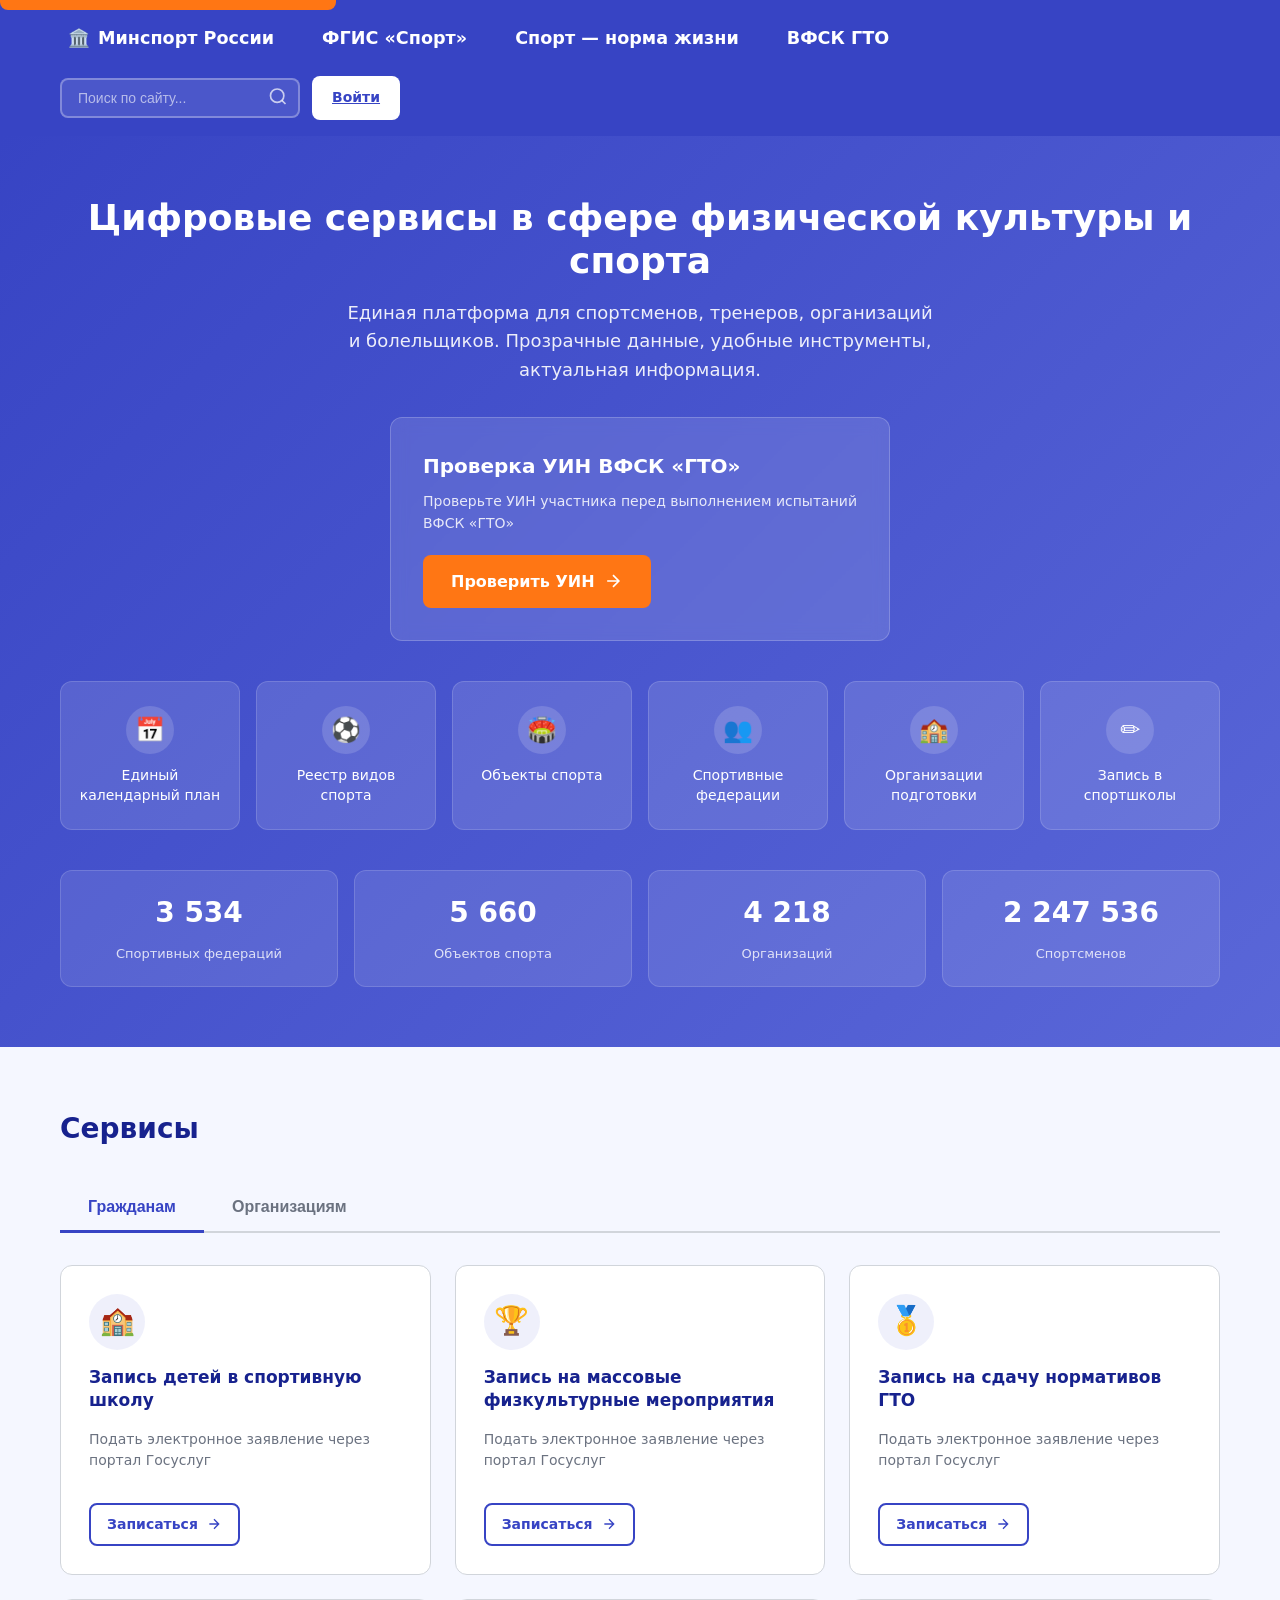
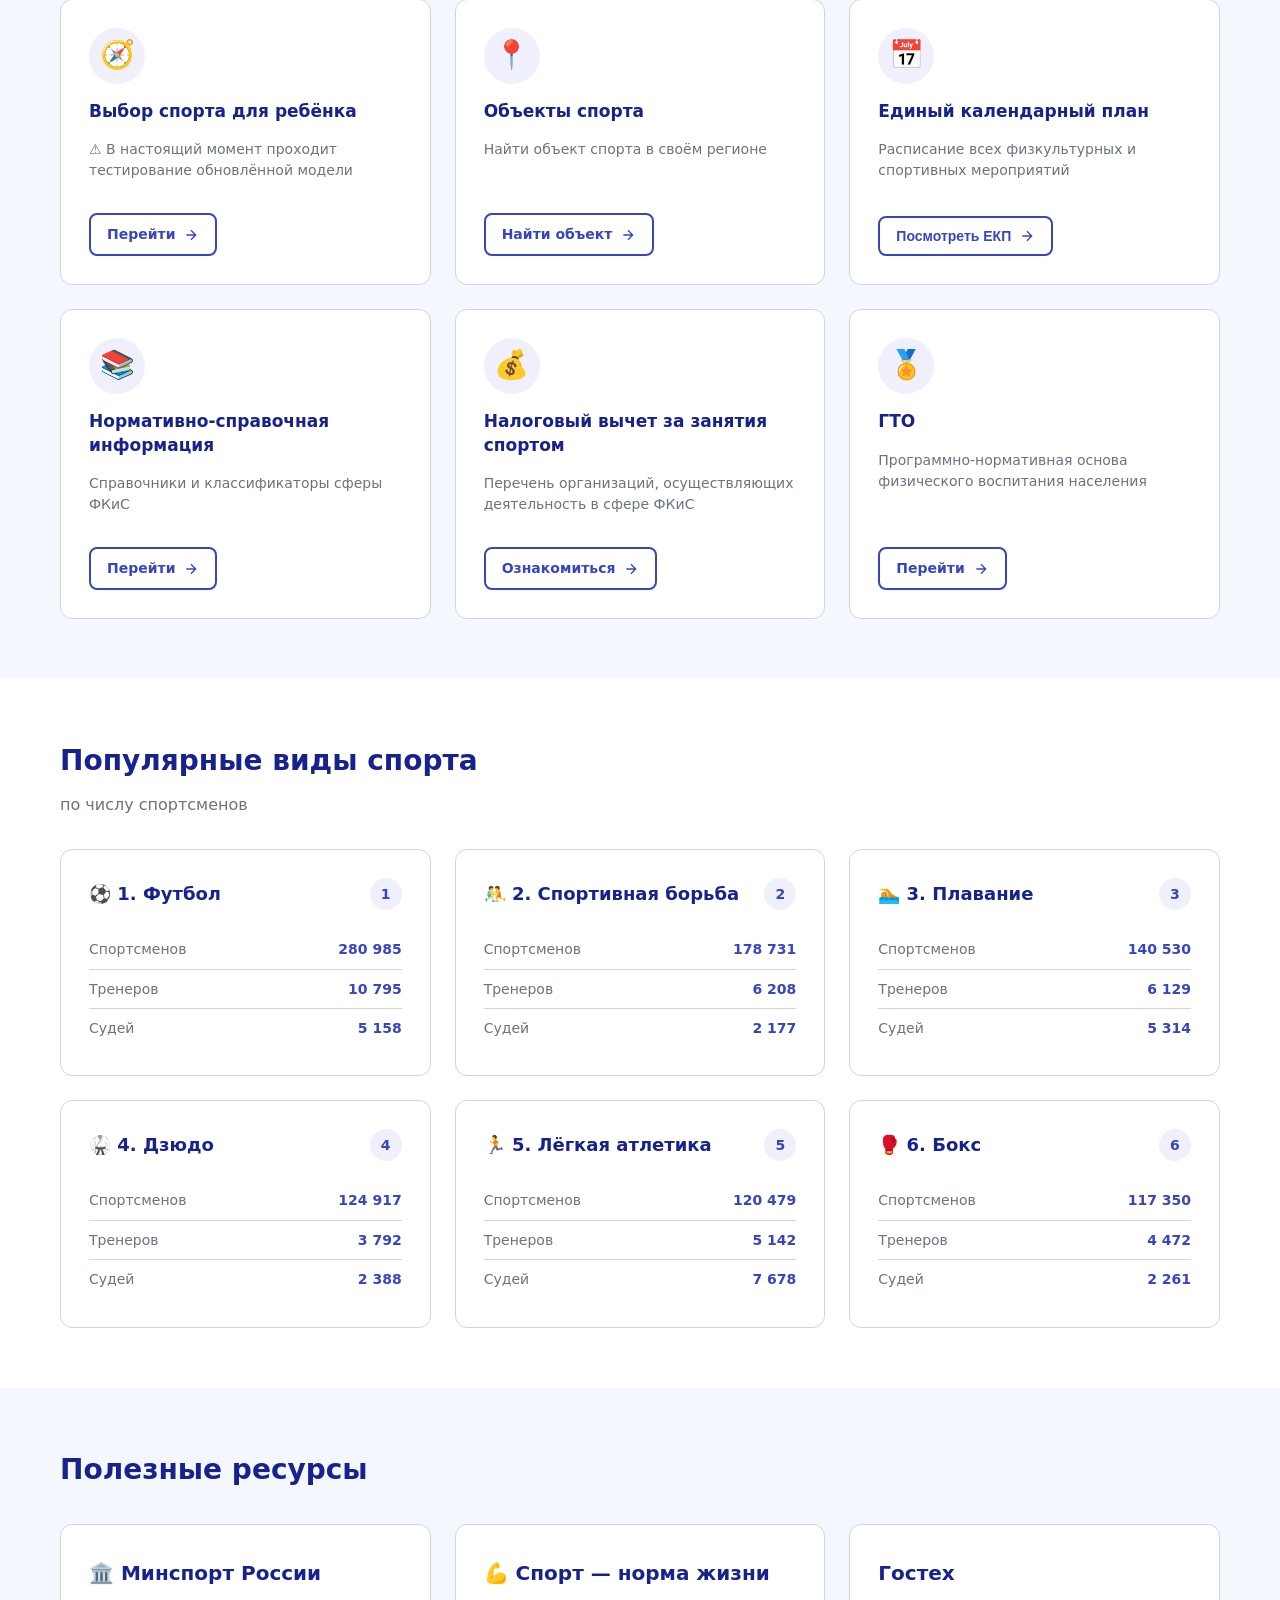
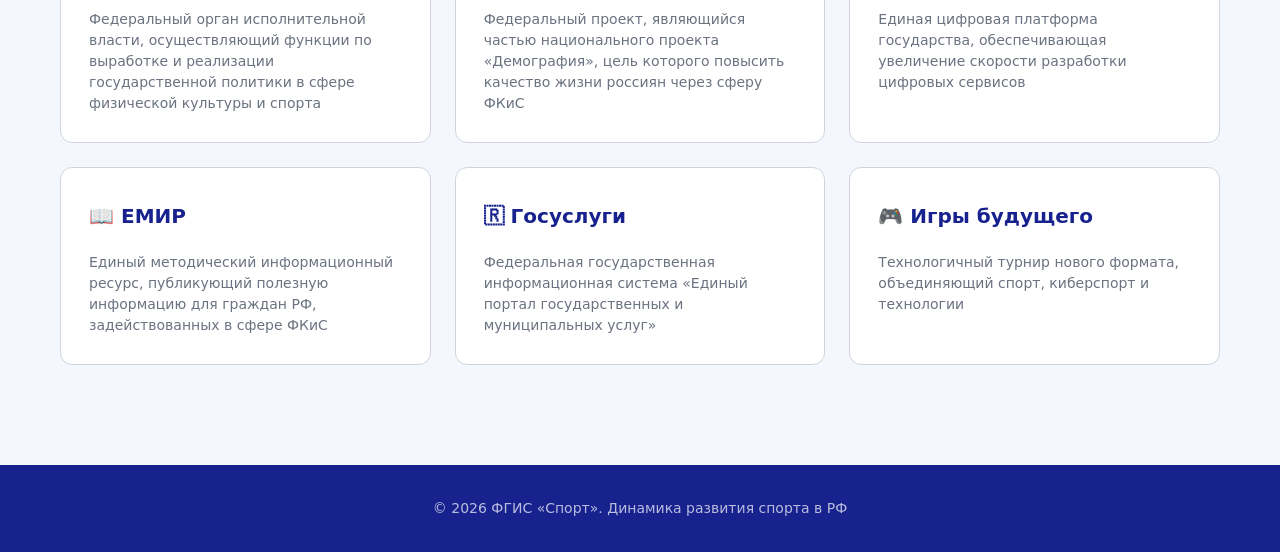
==== 312.html @ 0e61b4b1 "update branch" ====
<!DOCTYPE html>
<html lang="ru">
<head>
    <meta charset="UTF-8">
    <meta name="viewport" content="width=device-width, initial-scale=1.0">
    <title>ФГИС «Спорт» — Цифровые сервисы в сфере физической культуры и спорта</title>
    <meta name="description" content="Единая платформа для спортсменов, тренеров, организаций и болельщиков. Календарь мероприятий, реестры, запись в спортшколы.">
    
    <style>
        /* ===== RESET & VARIABLES ===== */
        :root {
            --color-primary: #3744C4;
            --color-primary-dark: #2a36a3;
            --color-accent: #FF7614;
            --color-accent-hover: #e66a12;
            --color-bg: #F5F7FF;
            --color-surface: #FFFFFF;
            --color-text-main: #17228E;
            --color-text-muted: #6B7280;
            --color-success: #10B981;
            --color-error: #EF4444;
            --color-border: #D1D5DB;
            --radius-sm: 6px;
            --radius-md: 12px;
            --radius-btn: 8px;
            --shadow-card: 0 4px 6px rgba(0,0,0,0.05);
            --shadow-focus: 0 0 0 3px rgba(55, 68, 196, 0.2);
            --focus-outline: 2px solid var(--color-primary);
            --font-stack: Inter, system-ui, -apple-system, 'Segoe UI', Roboto, sans-serif;
            --transition-fast: 150ms ease;
        }

        *, *::before, *::after {
            box-sizing: border-box;
            margin: 0;
            padding: 0;
        }

        html {
            scroll-behavior: smooth;
        }

        header {
            transition: transform 0.3s ease-in-out;
            position: sticky;
            top: 0;
            z-index: 1000;
            background-color: var(--color-primary) !important; /* Явно задаём цвет на самом элементе */
            will-change: transform;
            backface-visibility: hidden;
            -webkit-backface-visibility: hidden;
        }

        .header-hidden {
            transform: translateY(-100%);
        }

        @media (prefers-reduced-motion: reduce) {
            *, *::before, *::after {
                animation-duration: 0.01ms !important;
                transition-duration: 0.01ms !important;
                scroll-behavior: auto !important;
            }
        }

        body {
            font-family: var(--font-stack);
            font-size: 16px;
            line-height: 1.6;
            color: var(--color-text-main);
            background: var(--color-bg);
            -webkit-font-smoothing: antialiased;
        }

        /* ===== ACCESSIBILITY ===== */
        .skip-link {
            position: absolute;
            top: -40px;
            left: 0;
            background: var(--color-accent);
            color: #fff;
            padding: 12px 24px;
            z-index: 10000;
            text-decoration: none;
            font-weight: 600;
            border-radius: 0 0 var(--radius-btn) var(--radius-btn);
            transition: top var(--transition-fast);
        }
        .skip-link:focus {
            top: 0;
            outline: var(--focus-outline);
            outline-offset: 2px;
        }

        .visually-hidden {
            position: absolute !important;
            width: 1px !important;
            height: 1px !important;
            padding: 0 !important;
            margin: -1px !important;
            overflow: hidden !important;
            clip: rect(0,0,0,0) !important;
            white-space: nowrap !important;
            border: 0 !important;
        }

        /* Focus visible for keyboard users only */
        :focus-visible {
            outline: var(--focus-outline);
            outline-offset: 2px;
        }
        :focus:not(:focus-visible) {
            outline: none;
        }

        body.mouse-focus :focus:not(:focus-visible) {
            outline: none;
        }

        /* ===== CONTAINER ===== */
        .container {
            width: 100%;
            max-width: 1200px;
            margin: 0 auto;
            padding: 0 20px;
        }

        /* ===== HEADER ===== */
        .site-header {
            background: var(--color-primary);
            color: #fff;
            padding: 16px 0;
            position: sticky;
            top: 0;
            z-index: 100;
            transition: transform 0.3s ease-in-out;
        }

        .header-inner {
            display: flex;
            align-items: center;
            justify-content: space-between;
            flex-wrap: wrap;
            gap: 16px;
        }

        .logo-group {
            display: flex;
            align-items: center;
            gap: 16px;
            flex-wrap: wrap;
        }

        .logo-link {
            display: flex;
            align-items: center;
            gap: 8px;
            color: #fff;
            text-decoration: none;
            font-weight: 700;
            font-size: 1.1rem;
            padding: 8px;
            border-radius: var(--radius-btn);
            transition: background var(--transition-fast);
        }
        .logo-link:hover, .logo-link:focus {
            background: rgba(255,255,255,0.15);
        }

        .logo-link .divider {
            width: 1px;
            height: 24px;
            background: rgba(255,255,255,0.3);
        }

        .header-actions {
            display: flex;
            gap: 12px;
            align-items: center;
        }

        .search-box {
            position: relative;
        }
        .search-box input {
            padding: 10px 40px 10px 16px;
            border-radius: var(--radius-btn);
            border: 2px solid rgba(255,255,255,0.3);
            background: rgba(255,255,255,0.1);
            color: #fff;
            font-size: 14px;
            width: 240px;
            transition: border-color var(--transition-fast), background var(--transition-fast);
        }
        .search-box input::placeholder {
            color: rgba(255,255,255,0.6);
        }
        .search-box input:focus {
            border-color: #fff;
            background: rgba(255,255,255,0.2);
            outline: none;
        }
        .search-box button {
            position: absolute;
            right: 4px;
            top: 50%;
            transform: translateY(-50%);
            background: none;
            border: none;
            color: rgba(255,255,255,0.7);
            cursor: pointer;
            padding: 8px;
            border-radius: var(--radius-btn);
        }
        .search-box button:hover {
            color: #fff;
        }

        .btn-login {
            background: #fff;
            color: var(--color-primary);
            border: none;
            padding: 10px 20px;
            border-radius: var(--radius-btn);
            font-weight: 600;
            cursor: pointer;
            transition: background var(--transition-fast);
            font-size: 14px;
            min-height: 44px;
        }
        .btn-login:hover {
            background: #f0f0f0;
        }

        /* ===== HERO ===== */
        .hero {
            background: linear-gradient(135deg, var(--color-primary) 0%, #5a67d8 100%);
            color: #fff;
            padding: 60px 0;
            text-align: center;
        }

        .hero h1 {
            font-size: clamp(24px, 4vw, 36px);
            font-weight: 700;
            margin-bottom: 16px;
            line-height: 1.2;
        }

        .hero-subtitle {
            font-size: 18px;
            max-width: 600px;
            margin: 0 auto 32px;
            opacity: 0.9;
        }

        /* UIN Check Widget */
        .uin-widget {
            background: rgba(255,255,255,0.12);
            backdrop-filter: blur(8px);
            border: 1px solid rgba(255,255,255,0.2);
            border-radius: var(--radius-md);
            padding: 32px;
            max-width: 500px;
            margin: 0 auto 40px;
            text-align: left;
        }
        .uin-widget h2 {
            font-size: 20px;
            margin-bottom: 8px;
        }
        .uin-widget p {
            font-size: 14px;
            opacity: 0.85;
            margin-bottom: 20px;
        }
        .btn-uin {
            display: inline-flex;
            align-items: center;
            gap: 8px;
            background: var(--color-accent);
            color: #fff;
            border: none;
            padding: 14px 28px;
            border-radius: var(--radius-btn);
            font-weight: 600;
            font-size: 16px;
            cursor: pointer;
            transition: background var(--transition-fast);
            min-height: 48px;
            text-decoration: none;
        }
        .btn-uin:hover {
            background: var(--color-accent-hover);
        }

        /* ===== QUICK LINKS GRID ===== */
        .quick-links {
            display: grid;
            grid-template-columns: repeat(auto-fit, minmax(180px, 1fr));
            gap: 16px;
            margin-bottom: 40px;
        }

        .quick-link-card {
            background: rgba(255,255,255,0.12);
            border: 1px solid rgba(255,255,255,0.15);
            border-radius: var(--radius-md);
            padding: 24px 16px;
            text-decoration: none;
            color: #fff;
            text-align: center;
            transition: background var(--transition-fast), transform var(--transition-fast);
            display: flex;
            flex-direction: column;
            align-items: center;
            gap: 12px;
            min-height: 120px;
        }
        .quick-link-card:hover {
            background: rgba(255,255,255,0.22);
            transform: translateY(-2px);
        }

        .quick-link-icon {
            width: 48px;
            height: 48px;
            display: flex;
            align-items: center;
            justify-content: center;
            background: rgba(255,255,255,0.15);
            border-radius: 50%;
            font-size: 24px;
        }

        .quick-link-text {
            font-size: 14px;
            font-weight: 500;
            line-height: 1.4;
        }

        /* ===== STATS ===== */
        .stats-grid {
            display: grid;
            grid-template-columns: repeat(auto-fit, minmax(140px, 1fr));
            gap: 16px;
        }

        .stat-card {
            background: rgba(255,255,255,0.1);
            border: 1px solid rgba(255,255,255,0.15);
            padding: 20px;
            border-radius: var(--radius-md);
            text-align: center;
        }

        .stat-number {
            display: block;
            font-size: 28px;
            font-weight: 700;
            margin-bottom: 4px;
        }

        .stat-label {
            font-size: 13px;
            opacity: 0.8;
        }

        /* ===== SECTION ===== */
        .section {
            padding: 60px 0;
        }

        .section-title {
            font-size: 28px;
            font-weight: 700;
            margin-bottom: 32px;
            color: var(--color-text-main);
        }

        /* ===== TABS ===== */
        .tabs-nav {
            display: flex;
            border-bottom: 2px solid var(--color-border);
            margin-bottom: 32px;
            gap: 0;
        }

        .tab-btn {
            padding: 14px 28px;
            background: none;
            border: none;
            border-bottom: 3px solid transparent;
            margin-bottom: -2px;
            font-size: 16px;
            font-weight: 600;
            color: var(--color-text-muted);
            cursor: pointer;
            transition: color var(--transition-fast), border-color var(--transition-fast);
            min-height: 48px;
        }
        .tab-btn:hover {
            color: var(--color-primary);
        }
        .tab-btn[aria-selected="true"] {
            color: var(--color-primary);
            border-bottom-color: var(--color-primary);
        }

        .tab-panel {
            display: none;
        }
        .tab-panel.active {
            display: block;
        }

        /* ===== CARDS GRID ===== */
        .cards-grid {
            display: grid;
            grid-template-columns: repeat(auto-fill, minmax(320px, 1fr));
            gap: 24px;
        }

        .service-card {
            background: var(--color-surface);
            border: 1px solid var(--color-border);
            border-radius: var(--radius-md);
            padding: 28px;
            display: flex;
            flex-direction: column;
            gap: 16px;
            transition: box-shadow var(--transition-fast);
            position: relative;
        }
        .service-card:hover {
            box-shadow: 0 8px 16px rgba(0,0,0,0.08);
        }

        .service-card-icon {
            width: 56px;
            height: 56px;
            display: flex;
            align-items: center;
            justify-content: center;
            background: rgba(55, 68, 196, 0.08);
            border-radius: 50%;
            font-size: 28px;
            flex-shrink: 0;
        }

        .service-card h3 {
            font-size: 17px;
            font-weight: 600;
            line-height: 1.4;
        }

        .service-card p {
            font-size: 14px;
            color: var(--color-text-muted);
            line-height: 1.5;
        }

        .service-card .card-action {
            margin-top: auto;
            padding-top: 16px;
        }

        /* ===== BUTTONS ===== */
        .btn {
            display: inline-flex;
            align-items: center;
            gap: 8px;
            padding: 12px 24px;
            border-radius: var(--radius-btn);
            font-weight: 600;
            font-size: 15px;
            cursor: pointer;
            transition: all var(--transition-fast);
            min-height: 48px;
            text-decoration: none;
            border: 2px solid transparent;
        }

        .btn-primary {
            background: var(--color-primary);
            color: #fff;
        }
        .btn-primary:hover {
            background: var(--color-primary-dark);
        }

        .btn-outline {
            background: transparent;
            border-color: var(--color-primary);
            color: var(--color-primary);
        }
        .btn-outline:hover {
            background: rgba(55, 68, 196, 0.06);
        }

        .btn-sm {
            padding: 8px 16px;
            font-size: 14px;
            min-height: 40px;
        }

        .btn-link {
            background: none;
            border: none;
            color: var(--color-primary);
            padding: 8px 0;
            font-weight: 600;
            font-size: 15px;
            cursor: pointer;
            display: inline-flex;
            align-items: center;
            gap: 4px;
        }
        .btn-link:hover {
            color: var(--color-primary-dark);
        }
        .btn-link svg {
            transition: transform var(--transition-fast);
        }
        .btn-link:hover svg {
            transform: translateX(4px);
        }

        /* ===== EKP PAGE ===== */
        .page {
            display: none;
        }
        .page.active {
            display: block;
        }

        .page-header {
            padding: 32px 0 0;
        }

        .back-btn {
            display: inline-flex;
            align-items: center;
            gap: 8px;
            color: var(--color-primary);
            text-decoration: none;
            font-weight: 500;
            font-size: 15px;
            padding: 8px;
            margin: -8px;
            border-radius: var(--radius-btn);
            transition: background var(--transition-fast);
        }
        .back-btn:hover {
            background: rgba(55, 68, 196, 0.06);
        }

        .page-title {
            font-size: clamp(22px, 3.5vw, 32px);
            font-weight: 700;
            margin: 24px 0 32px;
            line-height: 1.3;
        }

        /* ===== FILTERS ===== */
        .filters-toggle-btn {
            display: inline-flex;
            align-items: center;
            gap: 8px;
            background: var(--color-surface);
            border: 2px solid var(--color-primary);
            color: var(--color-primary);
            padding: 12px 24px;
            border-radius: 100px;
            font-weight: 600;
            font-size: 15px;
            cursor: pointer;
            transition: all var(--transition-fast);
            margin-bottom: 24px;
            min-height: 48px;
        }
        .filters-toggle-btn:hover {
            background: rgba(55, 68, 196, 0.06);
        }
        .filters-toggle-btn[aria-expanded="true"] .chevron {
            transform: rotate(180deg);
        }
        .chevron {
            transition: transform var(--transition-fast);
        }

        .filters-panel {
            background: var(--color-surface);
            border: 1px solid var(--color-border);
            border-radius: var(--radius-md);
            padding: 28px;
            margin-bottom: 32px;
            display: none;
        }
        .filters-panel.open {
            display: block;
        }

        .filters-grid {
            display: grid;
            grid-template-columns: repeat(auto-fit, minmax(200px, 1fr));
            gap: 20px;
            margin-bottom: 24px;
        }

        .form-group label {
            display: block;
            font-weight: 600;
            font-size: 14px;
            margin-bottom: 8px;
            color: var(--color-text-main);
        }

        .form-select, .form-input, .form-date {
            width: 100%;
            padding: 10px 14px;
            border: 1px solid var(--color-border);
            border-radius: var(--radius-sm);
            font-size: 15px;
            background: #fff;
            transition: border-color var(--transition-fast), box-shadow var(--transition-fast);
            min-height: 44px;
        }
        .form-select:focus, .form-input:focus, .form-date:focus {
            border-color: var(--color-primary);
            box-shadow: var(--shadow-focus);
            outline: none;
        }

        .filters-actions {
            display: flex;
            gap: 12px;
            flex-wrap: wrap;
        }

        /* ===== CALENDAR ===== */
        .calendar-wrapper {
            background: var(--color-surface);
            border: 1px solid var(--color-border);
            border-radius: var(--radius-md);
            padding: 24px;
            margin-bottom: 32px;
        }

        .calendar-header {
            display: flex;
            align-items: center;
            justify-content: center;
            gap: 16px;
            margin-bottom: 24px;
        }

        .calendar-header h3 {
            font-size: 18px;
            font-weight: 600;
            min-width: 160px;
            text-align: center;
        }

        .cal-nav-btn {
            width: 40px;
            height: 40px;
            display: flex;
            align-items: center;
            justify-content: center;
            border: 1px solid var(--color-border);
            border-radius: 50%;
            background: #fff;
            cursor: pointer;
            font-size: 18px;
            color: var(--color-primary);
            transition: all var(--transition-fast);
        }
        .cal-nav-btn:hover {
            background: rgba(55, 68, 196, 0.06);
            border-color: var(--color-primary);
        }

        .calendar-grid {
            display: grid;
            grid-template-columns: repeat(7, 1fr);
            gap: 4px;
        }

        .cal-day-header {
            text-align: center;
            font-size: 13px;
            font-weight: 600;
            color: var(--color-text-muted);
            padding: 8px 0;
        }

        .cal-day {
            text-align: center;
            padding: 10px 4px;
            border-radius: 50%;
            cursor: pointer;
            font-size: 15px;
            transition: all var(--transition-fast);
            border: 2px solid transparent;
            min-width: 40px;
            min-height: 40px;
            display: flex;
            align-items: center;
            justify-content: center;
            margin: 0 auto;
        }
        .cal-day:hover {
            background: rgba(55, 68, 196, 0.08);
        }
        .cal-day:focus-visible {
            border-color: var(--color-primary);
            background: rgba(55, 68, 196, 0.1);
        }
        .cal-day.other-month {
            color: #ccc;
        }
        .cal-day.today {
            font-weight: 700;
            background: rgba(55, 68, 196, 0.1);
            color: var(--color-primary);
        }
        .cal-day.has-event {
            background: rgba(255, 118, 20, 0.12);
            color: var(--color-accent);
            font-weight: 600;
        }
        .cal-day.has-event:hover {
            background: rgba(255, 118, 20, 0.2);
        }
        .cal-day.selected {
            background: var(--color-primary);
            color: #fff;
        }

        /* ===== EVENT CARDS ===== */
        .events-list {
            display: flex;
            flex-direction: column;
            gap: 16px;
        }
        
        .events-found-label {
            font-size: 14px;
            color: var(--color-text-muted);
            margin-bottom: 16px;
            font-weight: 500;
        }

        .event-card {
            background: var(--color-surface);
            border: 1px solid var(--color-border);
            border-left: 4px solid var(--color-accent);
            border-radius: 0 var(--radius-md) var(--radius-md) 0;
            padding: 24px;
            transition: box-shadow var(--transition-fast);
        }
        .event-card:hover {
            box-shadow: 0 4px 12px rgba(0,0,0,0.08);
        }
        .event-card.fizkultura {
            border-left-color: #0061D9;
        }

        .event-top {
            display: flex;
            justify-content: space-between;
            align-items: flex-start;
            margin-bottom: 12px;
            flex-wrap: wrap;
            gap: 8px;
        }

        .event-badge {
            display: inline-flex;
            padding: 4px 12px;
            border-radius: 4px;
            font-size: 13px;
            font-weight: 600;
        }
        .event-badge.sport {
            background: rgba(255, 118, 20, 0.12);
            color: var(--color-accent);
        }
        .event-badge.fizkultura {
            background: rgba(0, 97, 217, 0.1);
            color: #0061D9;
        }

        .event-ekp {
            font-size: 13px;
            color: var(--color-text-muted);
            font-family: monospace;
        }

        .event-title {
            font-size: 18px;
            font-weight: 700;
            margin-bottom: 6px;
        }

        .event-subtitle {
            font-size: 13px;
            color: var(--color-text-muted);
            margin-bottom: 16px;
        }

        .event-meta {
            display: flex;
            flex-wrap: wrap;
            gap: 16px;
            margin-bottom: 20px;
            font-size: 14px;
        }

        .event-meta-item {
            display: flex;
            align-items: center;
            gap: 6px;
            color: var(--color-text-muted);
        }

        .event-meta-item .icon {
            width: 20px;
            height: 20px;
            display: flex;
            align-items: center;
            justify-content: center;
            background: rgba(55, 68, 196, 0.08);
            border-radius: 50%;
            font-size: 12px;
            flex-shrink: 0;
        }

        /* ===== POPULAR SPORTS ===== */
        .sports-grid {
            display: grid;
            grid-template-columns: repeat(auto-fill, minmax(300px, 1fr));
            gap: 24px;
        }

        .sport-card {
            background: var(--color-surface);
            border: 1px solid var(--color-border);
            border-radius: var(--radius-md);
            padding: 28px;
            transition: box-shadow var(--transition-fast);
            cursor: pointer;
        }
        .sport-card:hover {
            box-shadow: 0 4px 12px rgba(0,0,0,0.08);
        }

        .sport-card-header {
            display: flex;
            align-items: center;
            justify-content: space-between;
            margin-bottom: 20px;
        }

        .sport-card-header h3 {
            font-size: 18px;
            font-weight: 700;
        }

        .sport-rank {
            width: 32px;
            height: 32px;
            display: flex;
            align-items: center;
            justify-content: center;
            background: rgba(55, 68, 196, 0.08);
            border-radius: 50%;
            font-weight: 700;
            font-size: 14px;
            color: var(--color-primary);
        }

        .sport-stat {
            display: flex;
            justify-content: space-between;
            padding: 8px 0;
            border-bottom: 1px solid var(--color-border);
            font-size: 14px;
        }
        .sport-stat:last-child {
            border-bottom: none;
        }
        .sport-stat-label {
            color: var(--color-text-muted);
        }
        .sport-stat-value {
            font-weight: 700;
            color: var(--color-primary);
        }

        /* ===== RESOURCES ===== */
        .resources-grid {
            display: grid;
            grid-template-columns: repeat(auto-fill, minmax(300px, 1fr));
            gap: 24px;
        }

        .resource-card {
            background: var(--color-surface);
            border: 1px solid var(--color-border);
            border-radius: var(--radius-md);
            padding: 28px;
            display: flex;
            flex-direction: column;
            gap: 16px;
            transition: box-shadow var(--transition-fast);
            text-decoration: none;
            color: inherit;
        }
        .resource-card:hover {
            box-shadow: 0 4px 12px rgba(0,0,0,0.08);
        }

        .resource-logo {
            height: 40px;
            display: flex;
            align-items: center;
            font-weight: 700;
            font-size: 20px;
            color: var(--color-text-main);
        }

        .resource-card p {
            font-size: 14px;
            color: var(--color-text-muted);
            line-height: 1.5;
        }

        /* Стили поля ввода */
        .sport-input {
            width: 100%;
            padding: 10px;
            border: 2px solid #ccc;
            border-radius: 4px;
            font-size: 16px;
            box-sizing: border-box;
        }

        .sport-input:focus {
            border-color: #0056b3;
            outline: none;
            box-shadow: 0 0 0 3px rgba(0, 86, 179, 0.2);
        }

        /* Стили выпадающего списка */
        .sport-listbox {
            position: absolute;
            top: 100%;
            left: 0;
            right: 0;
            background: white;
            border: 1px solid #ddd;
            border-top: none;
            border-radius: 0 0 4px 4px;
            max-height: 250px;
            overflow-y: auto;
            z-index: 1000;
            list-style: none;
            padding: 0;
            margin: 0;
            display: none; /* Скрыт по умолчанию */
            box-shadow: 0 4px 6px rgba(0,0,0,0.1);
        }

        .sport-listbox[aria-hidden="false"] {
            display: block;
        }

        /* Элементы списка */
        .sport-option {
            padding: 10px 15px;
            cursor: pointer;
            border-bottom: 1px solid #eee;
        }

        .sport-option:last-child {
            border-bottom: none;
        }

        /* Стиль для выбранного/активного элемента (важно для визуалов и контекста) */
        .sport-option:hover,
        .sport-option[aria-selected="true"],
        .sport-option.active {
            background-color: #eef6ff;
            color: #053569;
        }
        
        /* Сообщение, если ничего не найдено */
        .no-results {
            padding: 10px 15px;
            color: #666;
            font-style: italic;
        }
        .filters-actions {
            display: flex;
            justify-content: center;
            gap: 12px;
            margin-top: 20px;
            margin-bottom: 30px;
        }

        /* ===== FOOTER ===== */
        .site-footer {
            background: var(--color-text-main);
            color: rgba(255,255,255,0.7);
            padding: 32px 0;
            text-align: center;
            font-size: 14px;
            margin-top: 40px;
        }

        /* ===== LIVE REGION ===== */
        #aria-live-region {
            position: absolute;
            width: 1px;
            height: 1px;
            overflow: hidden;
            clip: rect(0,0,0,0);
        }


        /* ===== MODAL ===== */
        .modal-overlay {
            position: fixed;
            top: 0;
            left: 0;
            right: 0;
            bottom: 0;
            background: rgba(0, 0, 0, 0.5);
            display: flex;
            align-items: center;
            justify-content: center;
            z-index: 1000;
            padding: 20px;
            opacity: 0;
            visibility: hidden;
            transition: opacity 0.3s ease, visibility 0.3s ease;
        }

        .modal-overlay.active {
            opacity: 1;
            visibility: visible;
        }

        .modal {
            background: white;
            border-radius: var(--radius-md);
            padding: 32px;
            max-width: 600px;
            width: 100%;
            max-height: 90vh;
            overflow-y: auto;
            position: relative;
            transform: scale(0.9);
            transition: transform 0.3s ease;
        }

        .modal-overlay.active .modal {
            transform: scale(1);
        }

        .modal-close {
            position: absolute;
            top: 16px;
            right: 16px;
            width: 32px;
            height: 32px;
            border: none;
            background: transparent;
            cursor: pointer;
            display: flex;
            align-items: center;
            justify-content: center;
            border-radius: 50%;
            transition: background var(--transition-fast);
        }

        .modal-close:hover {
            background: rgba(0, 0, 0, 0.05);
        }

        .modal-icon {
            width: 64px;
            height: 64px;
            margin: 0 auto 24px;
            display: flex;
            align-items: center;
            justify-content: center;
            background: rgba(55, 68, 196, 0.08);
            border-radius: 50%;
            font-size: 32px;
        }

        .modal-title {
            font-size: 24px;
            font-weight: 700;
            margin-bottom: 16px;
            text-align: center;
        }

        .modal-info {
            display: flex;
            align-items: flex-start;
            gap: 12px;
            padding: 16px;
            background: rgba(55, 68, 196, 0.05);
            border-radius: var(--radius-sm);
            margin-bottom: 24px;
        }

        .modal-info-icon {
            width: 24px;
            height: 24px;
            display: flex;
            align-items: center;
            justify-content: center;
            background: var(--color-primary);
            color: white;
            border-radius: 50%;
            font-size: 14px;
            flex-shrink: 0;
        }

        .modal-info-text {
            font-size: 14px;
            color: var(--color-text-main);
        }

        .modal-info-text strong {
            color: var(--color-primary);
            font-weight: 700;
        }

        .modal-description {
            font-size: 15px;
            line-height: 1.6;
            color: var(--color-text-muted);
            margin-bottom: 24px;
        }

        /* ===== AUTOCOMPLETE ===== */
        .autocomplete-wrapper {
            position: relative;
        }

        .autocomplete-dropdown {
            position: absolute;
            top: 100%;
            left: 0;
            right: 0;
            background: white;
            border: 1px solid var(--color-border);
            border-radius: var(--radius-sm);
            max-height: 200px;
            overflow-y: auto;
            z-index: 10;
            display: none;
            box-shadow: 0 4px 6px rgba(0, 0, 0, 0.1);
        }

        .autocomplete-dropdown.active {
            display: block;
        }

        .autocomplete-item {
            padding: 10px 14px;
            cursor: pointer;
            transition: background var(--transition-fast);
        }

        .autocomplete-item:hover,
        .autocomplete-item.active {
            background: rgba(55, 68, 196, 0.08);
        }

        /* ===== RESPONSIVE ===== */
        @media (max-width: 768px) {
            .header-inner {
                flex-direction: column;
                align-items: stretch;
            }
            .logo-group {
                justify-content: center;
            }
            .header-actions {
                justify-content: center;
            }
            .search-box input {
                width: 100%;
            }
            .quick-links {
                grid-template-columns: repeat(2, 1fr);
            }
            .cards-grid {
                grid-template-columns: 1fr;
            }
            .filters-grid {
                grid-template-columns: 1fr;
            }
            .calendar-grid {
                gap: 2px;
            }
            .cal-day {
                min-width: 32px;
                min-height: 32px;
                font-size: 13px;
                padding: 6px 2px;
            }
            .event-meta {
                flex-direction: column;
                gap: 8px;
            }
            .sports-grid {
                grid-template-columns: 1fr;
            }

            .modal {
                padding: 24px;
            }
        }

        @media (max-width: 480px) {
            .quick-links {
                grid-template-columns: 1fr;
            }
        }
    </style>
</head>
<body>

    <!-- Skip Link for Keyboard Navigation -->
    <a href="#main-content" class="skip-link">Перейти к основному контенту</a>

    <!-- ARIA Live Region for Announcements -->
    <div id="aria-live-region" aria-live="polite" aria-atomic="true" role="status"></div>

    <!-- ===== HEADER ===== -->
    <header class="site-header" role="banner">
        <div class="container header-inner">
            <div class="logo-group">
                <a href="https://minsport.gov.ru" target="_blank" rel="noopener" class="logo-link" aria-label="Министерство спорта России — откроется в новой вкладке">
                    <span>🏛️</span>
                    <span>Минспорт России</span>
                </a>
                <span class="divider" aria-hidden="true"></span>
                <a href="/" class="logo-link" aria-label="ФГИС Спорт — на главную страницу" onclick="showPage('home'); return false;">
                    ФГИС «Спорт»
                </a>
                <span class="divider" aria-hidden="true"></span>
                <a href="https://sport-norm.ru" target="_blank" rel="noopener" class="logo-link" aria-label="Спорт — норма жизни — откроется в новой вкладке">
                    Спорт — норма жизни
                </a>
                <span class="divider" aria-hidden="true"></span>
                <a href="https://gto.ru" target="_blank" rel="noopener" class="logo-link" aria-label="ВФСК ГТО — откроется в новой вкладке">
                    ВФСК ГТО
                </a>
            </div>
            <div class="header-actions">
                <div class="search-box">
                    <label for="site-search" class="visually-hidden">Поиск по сайту</label>
                    <input type="search" id="site-search" placeholder="Поиск по сайту..." aria-label="Поиск по сайту" autocomplete="off">
                    <button type="button" aria-label="Выполнить поиск">
                        <svg width="20" height="20" viewBox="0 0 24 24" fill="none" stroke="currentColor" stroke-width="2">
                            <circle cx="11" cy="11" r="8"/><path d="M21 21l-4.35-4.35"/>
                        </svg>
                    </button>
                </div>
                <a href="https://sportrf.gov.ru/login" class="btn-login" aria-label="Войти в личный кабинет">Войти</a>
            </div>
        </div>
    </header>

    <!-- ===== MAIN CONTENT ===== -->
    <main id="main-content" role="main">

        <!-- ===== HOME PAGE ===== -->
        <div id="page-home" class="page active">

            <!-- Hero Section -->
            <section class="hero" aria-labelledby="hero-title">
                <div class="container">
                    <h1 id="hero-title">Цифровые сервисы в сфере физической культуры и спорта</h1>
                    <p class="hero-subtitle">Единая платформа для спортсменов, тренеров, организаций и болельщиков. Прозрачные данные, удобные инструменты, актуальная информация.</p>

                    <!-- UIN Check Widget -->
                    <div class="uin-widget">
                        <h2>Проверка УИН ВФСК «ГТО»</h2>
                        <p>Проверьте УИН участника перед выполнением испытаний ВФСК «ГТО»</p>
                        <a href="https://sportrf.gov.ru/uin-check" target="_blank" rel="noopener" class="btn-uin" aria-label="Проверить УИН участника ГТО — откроется в новой вкладке">
                            Проверить УИН
                            <svg width="20" height="20" viewBox="0 0 24 24" fill="none" stroke="currentColor" stroke-width="2">
                                <path d="M5 12h14M12 5l7 7-7 7"/>
                            </svg>
                        </a>
                    </div>

                    <!-- Quick Links -->
                    <nav class="quick-links" role="list" aria-label="Быстрые ссылки на разделы">
                        <a href="#" class="quick-link-card" role="listitem" onclick="showPage('ekp'); return false;" aria-label="Открыть раздел: Единый календарный план мероприятий">
                            <div class="quick-link-icon" aria-hidden="true">📅</div>
                            <span class="quick-link-text">Единый календарный план</span>
                        </a>
                        <a href="https://sportrf.gov.ru/sport-types" class="quick-link-card" role="listitem" aria-label="Открыть раздел: Всероссийский реестр видов спорта — откроется в новой вкладке" target="_blank" rel="noopener">
                            <div class="quick-link-icon" aria-hidden="true">⚽</div>
                            <span class="quick-link-text">Реестр видов спорта</span>
                        </a>
                        <a href="https://sportrf.gov.ru/cartographic" class="quick-link-card" role="listitem" aria-label="Открыть раздел: Объекты спорта — откроется в новой вкладке" target="_blank" rel="noopener">
                            <div class="quick-link-icon" aria-hidden="true">🏟️</div>
                            <span class="quick-link-text">Объекты спорта</span>
                        </a>
                        <a href="https://sportrf.gov.ru/sports-federations" class="quick-link-card" role="listitem" aria-label="Открыть раздел: Спортивные федерации — откроется в новой вкладке" target="_blank" rel="noopener">
                            <div class="quick-link-icon" aria-hidden="true">👥</div>
                            <span class="quick-link-text">Спортивные федерации</span>
                        </a>
                        <a href="https://sportrf.gov.ru/organizations" class="quick-link-card" role="listitem" aria-label="Открыть раздел: Организации спортивной подготовки — откроется в новой вкладке" target="_blank" rel="noopener">
                            <div class="quick-link-icon" aria-hidden="true">🏫</div>
                            <span class="quick-link-text">Организации подготовки</span>
                        </a>
                        <a href="https://sportrf.gov.ru/child_predisposition" class="quick-link-card" role="listitem" aria-label="Открыть раздел: Запись в спортивные школы — откроется в новой вкладке" target="_blank" rel="noopener">
                            <div class="quick-link-icon" aria-hidden="true">✏️</div>
                            <span class="quick-link-text">Запись в спортшколы</span>
                        </a>
                    </nav>

                    <!-- Stats -->
                    <div class="stats-grid" aria-label="Статистика платформы в цифрах">
                        <div class="stat-card">
                            <span class="stat-number" data-count="4512" aria-live="polite">0</span>
                            <span class="stat-label">Спортивных федераций</span>
                        </div>
                        <div class="stat-card">
                            <span class="stat-number" data-count="7227" aria-live="polite">0</span>
                            <span class="stat-label">Объектов спорта</span>
                        </div>
                        <div class="stat-card">
                            <span class="stat-number" data-count="5386" aria-live="polite">0</span>
                            <span class="stat-label">Организаций</span>
                        </div>
                        <div class="stat-card">
                            <span class="stat-number" data-count="2869317" aria-live="polite">0</span>
                            <span class="stat-label">Спортсменов</span>
                        </div>
                    </div>
                </div>
            </section>

            <!-- Services Section -->
            <section class="section" aria-labelledby="services-title">
                <div class="container">
                    <h2 id="services-title" class="section-title">Сервисы</h2>

                    <!-- Tabs -->
                    <div class="tabs-nav" role="tablist" aria-label="Категории пользователей">
                        <button role="tab" aria-selected="true" aria-controls="panel-citizens" id="tab-citizens" class="tab-btn" onclick="switchTab('citizens')">
                            Гражданам
                        </button>
                        <button role="tab" aria-selected="false" aria-controls="panel-orgs" id="tab-orgs" class="tab-btn" onclick="switchTab('orgs')">
                            Организациям
                        </button>
                    </div>

                    <!-- Citizens Panel -->
                    <div id="panel-citizens" role="tabpanel" aria-labelledby="tab-citizens" class="tab-panel active">
                        <div class="cards-grid">

                            <div class="service-card">
                                <div class="service-card-icon" aria-hidden="true">🏫</div>
                                <h3>Запись детей в спортивную школу</h3>
                                <p>Подать электронное заявление через портал Госуслуг</p>
                                <div class="card-action">
                                    <a href="https://www.gosuslugi.ru" target="_blank" rel="noopener" class="btn btn-outline btn-sm" aria-label="Перейти к записи детей в спортивную школу через Госуслуги">
                                        Записаться
                                        <svg width="16" height="16" viewBox="0 0 24 24" fill="none" stroke="currentColor" stroke-width="2"><path d="M5 12h14M12 5l7 7-7 7"/></svg>
                                    </a>
                                </div>
                            </div>

                            <div class="service-card">
                                <div class="service-card-icon" aria-hidden="true">🏆</div>
                                <h3>Запись на массовые физкультурные мероприятия</h3>
                                <p>Подать электронное заявление через портал Госуслуг</p>
                                <div class="card-action">
                                    <a href="https://www.gosuslugi.ru/landing/sport" target="_blank" rel="noopener" class="btn btn-outline btn-sm" aria-label="Перейти к записи на массовые мероприятия через Госуслуги">
                                        Записаться
                                        <svg width="16" height="16" viewBox="0 0 24 24" fill="none" stroke="currentColor" stroke-width="2"><path d="M5 12h14M12 5l7 7-7 7"/></svg>
                                    </a>
                                </div>
                            </div>

                            <div class="service-card">
                                <div class="service-card-icon" aria-hidden="true">🥇</div>
                                <h3>Запись на сдачу нормативов ГТО</h3>
                                <p>Подать электронное заявление через портал Госуслуг</p>
                                <div class="card-action">
                                    <a href="https://www.gosuslugi.ru/634322/1/form" target="_blank" rel="noopener" class="btn btn-outline btn-sm" aria-label="Перейти к записи на сдачу нормативов ГТО через Госуслуги">
                                        Записаться
                                        <svg width="16" height="16" viewBox="0 0 24 24" fill="none" stroke="currentColor" stroke-width="2"><path d="M5 12h14M12 5l7 7-7 7"/></svg>
                                    </a>
                                </div>
                            </div>

                            <div class="service-card">
                                <div class="service-card-icon" aria-hidden="true">🧭</div>
                                <h3>Выбор спорта для ребёнка</h3>
                                <p>⚠️ В настоящий момент проходит тестирование обновлённой модели</p>
                                <div class="card-action">
                                    <a href="https://sportrf.gov.ru/child_predisposition" target="_blank" rel="noopener" class="btn btn-outline btn-sm" aria-label="Перейти к сервису выбора спорта для ребёнка">
                                        Перейти
                                        <svg width="16" height="16" viewBox="0 0 24 24" fill="none" stroke="currentColor" stroke-width="2"><path d="M5 12h14M12 5l7 7-7 7"/></svg>
                                    </a>
                                </div>
                            </div>

                            <div class="service-card">
                                <div class="service-card-icon" aria-hidden="true">📍</div>
                                <h3>Объекты спорта</h3>
                                <p>Найти объект спорта в своём регионе</p>
                                <div class="card-action">
                                    <a href="https://sportrf.gov.ru/cartographic" target="_blank" rel="noopener" class="btn btn-outline btn-sm" aria-label="Перейти к карте объектов спорта">
                                        Найти объект
                                        <svg width="16" height="16" viewBox="0 0 24 24" fill="none" stroke="currentColor" stroke-width="2"><path d="M5 12h14M12 5l7 7-7 7"/></svg>
                                    </a>
                                </div>
                            </div>

                            <div class="service-card">
                                <div class="service-card-icon" aria-hidden="true">📅</div>
                                <h3>Единый календарный план</h3>
                                <p>Расписание всех физкультурных и спортивных мероприятий</p>
                                <div class="card-action">
                                    <button class="btn btn-outline btn-sm" onclick="showPage('ekp')" aria-label="Посмотреть календарный план мероприятий">
                                        Посмотреть ЕКП
                                        <svg width="16" height="16" viewBox="0 0 24 24" fill="none" stroke="currentColor" stroke-width="2"><path d="M5 12h14M12 5l7 7-7 7"/></svg>
                                    </button>
                                </div>
                            </div>

                            <div class="service-card">
                                <div class="service-card-icon" aria-hidden="true">📚</div>
                                <h3>Нормативно-справочная информация</h3>
                                <p>Справочники и классификаторы сферы ФКиС</p>
                                <div class="card-action">
                                    <a href="https://sportrf.gov.ru/nsi" target="_blank" rel="noopener" class="btn btn-outline btn-sm" aria-label="Перейти к нормативно-справочной информации">
                                        Перейти
                                        <svg width="16" height="16" viewBox="0 0 24 24" fill="none" stroke="currentColor" stroke-width="2"><path d="M5 12h14M12 5l7 7-7 7"/></svg>
                                    </a>
                                </div>
                            </div>

                            <div class="service-card">
                                <div class="service-card-icon" aria-hidden="true">💰</div>
                                <h3>Налоговый вычет за занятия спортом</h3>
                                <p>Перечень организаций, осуществляющих деятельность в сфере ФКиС</p>
                                <div class="card-action">
                                    <a href="https://www.minsport.gov.ru/activity/mass-sport/#sId-6476" target="_blank" rel="noopener" class="btn btn-outline btn-sm" aria-label="Ознакомиться с перечнем организаций для налогового вычета">
                                        Ознакомиться
                                        <svg width="16" height="16" viewBox="0 0 24 24" fill="none" stroke="currentColor" stroke-width="2"><path d="M5 12h14M12 5l7 7-7 7"/></svg>
                                    </a>
                                </div>
                            </div>

                            <div class="service-card">
                                <div class="service-card-icon" aria-hidden="true">🏅</div>
                                <h3>ГТО</h3>
                                <p>Программно-нормативная основа физического воспитания населения</p>
                                <div class="card-action">
                                    <a href="https://gto.ru" target="_blank" rel="noopener" class="btn btn-outline btn-sm" aria-label="Перейти на сайт ГТО">
                                        Перейти
                                        <svg width="16" height="16" viewBox="0 0 24 24" fill="none" stroke="currentColor" stroke-width="2"><path d="M5 12h14M12 5l7 7-7 7"/></svg>
                                    </a>
                                </div>
                            </div>

                        </div>
                    </div>

                    <!-- Organizations Panel -->
                    <div id="panel-orgs" role="tabpanel" aria-labelledby="tab-orgs" class="tab-panel">
                        <div class="cards-grid">

                            <div class="service-card">
                                <div class="service-card-icon" aria-hidden="true">🏅</div>
                                <h3>Присвоение спортивных разрядов</h3>
                                <p>Запись доступна в некоторых регионах</p>
                                <div class="card-action">
                                    <a href="https://sportrf.gov.ru/sport-ranks" target="_blank" rel="noopener" class="btn btn-outline btn-sm" aria-label="Перейти к сервису присвоения спортивных разрядов">
                                        Перейти
                                        <svg width="16" height="16" viewBox="0 0 24 24" fill="none" stroke="currentColor" stroke-width="2"><path d="M5 12h14M12 5l7 7-7 7"/></svg>
                                    </a>
                                </div>
                            </div>

                            <div class="service-card">
                                <div class="service-card-icon" aria-hidden="true">⚖️</div>
                                <h3>Присвоение категорий спортивных судей</h3>
                                <p>Запись доступна в некоторых регионах</p>
                                <div class="card-action">
                                    <a href="https://sportrf.gov.ru/judges" target="_blank" rel="noopener" class="btn btn-outline btn-sm" aria-label="Перейти к сервису присвоения категорий судей">
                                        Перейти
                                        <svg width="16" height="16" viewBox="0 0 24 24" fill="none" stroke="currentColor" stroke-width="2"><path d="M5 12h14M12 5l7 7-7 7"/></svg>
                                    </a>
                                </div>
                            </div>

                            <div class="service-card">
                                <div class="service-card-icon" aria-hidden="true">🏛️</div>
                                <h3>Статус региональной спортивной федерации</h3>
                                <p>Запись доступна в некоторых регионах</p>
                                <div class="card-action">
                                    <a href="https://sportrf.gov.ru/federation-status" target="_blank" rel="noopener" class="btn btn-outline btn-sm" aria-label="Перейти к сервису получения статуса федерации">
                                        Перейти
                                        <svg width="16" height="16" viewBox="0 0 24 24" fill="none" stroke="currentColor" stroke-width="2"><path d="M5 12h14M12 5l7 7-7 7"/></svg>
                                    </a>
                                </div>
                            </div>

                            <div class="service-card">
                                <div class="service-card-icon" aria-hidden="true">🏟️</div>
                                <h3>Реестр объектов спорта</h3>
                                <p>Подать заявление через Госуслуги</p>
                                <div class="card-action">
                                    <a href="https://www.gosuslugi.ru" target="_blank" rel="noopener" class="btn btn-outline btn-sm" aria-label="Подать заявление на внесение объекта в реестр через Госуслуги">
                                        Подать заявление
                                        <svg width="16" height="16" viewBox="0 0 24 24" fill="none" stroke="currentColor" stroke-width="2"><path d="M5 12h14M12 5l7 7-7 7"/></svg>
                                    </a>
                                </div>
                            </div>

                        </div>
                    </div>
                </div>
            </section>

            <!-- Popular Sports Section -->
            <section class="section" style="background: var(--color-surface);" aria-labelledby="sports-title">
                <div class="container">
                    <h2 id="sports-title" class="section-title">Популярные виды спорта</h2>
                    <p style="color: var(--color-text-muted); margin-top: -24px; margin-bottom: 32px;">по числу спортсменов
                    </p>
                    <div class="sports-grid">
                        <div class="sport-card" onclick="openSportModal('football')" role="button" tabindex="0"
                            aria-label="Открыть информацию о виде спорта: Футбол">
                            <div class="sport-card-header">
                                <h3>⚽ 1. Футбол</h3>
                                <span class="sport-rank" aria-hidden="true">1</span>
                            </div>
                            <div class="sport-stat">
                                <span class="sport-stat-label">Спортсменов</span>
                                <span class="sport-stat-value">280 985</span>
                            </div>
                            <div class="sport-stat">
                                <span class="sport-stat-label">Тренеров</span>
                                <span class="sport-stat-value">10 795</span>
                            </div>
                            <div class="sport-stat">
                                <span class="sport-stat-label">Судей</span>
                                <span class="sport-stat-value">5 158</span>
                            </div>
                        </div>
                        <div class="sport-card" onclick="openSportModal('wrestling')" role="button" tabindex="0"
                            aria-label="Открыть информацию о виде спорта: Спортивная борьба">
                            <div class="sport-card-header">
                                <h3>🤼 2. Спортивная борьба</h3>
                                <span class="sport-rank" aria-hidden="true">2</span>
                            </div>
                            <div class="sport-stat">
                                <span class="sport-stat-label">Спортсменов</span>
                                <span class="sport-stat-value">178 731</span>
                            </div>
                            <div class="sport-stat">
                                <span class="sport-stat-label">Тренеров</span>
                                <span class="sport-stat-value">6 208</span>
                            </div>
                            <div class="sport-stat">
                                <span class="sport-stat-label">Судей</span>
                                <span class="sport-stat-value">2 177</span>
                            </div>
                        </div>
                        <div class="sport-card" onclick="openSportModal('swimming')" role="button" tabindex="0"
                            aria-label="Открыть информацию о виде спорта: Плавание">
                            <div class="sport-card-header">
                                <h3>🏊 3. Плавание</h3>
                                <span class="sport-rank" aria-hidden="true">3</span>
                            </div>
                            <div class="sport-stat">
                                <span class="sport-stat-label">Спортсменов</span>
                                <span class="sport-stat-value">140 530</span>
                            </div>
                            <div class="sport-stat">
                                <span class="sport-stat-label">Тренеров</span>
                                <span class="sport-stat-value">6 129</span>
                            </div>
                            <div class="sport-stat">
                                <span class="sport-stat-label">Судей</span>
                                <span class="sport-stat-value">5 314</span>
                            </div>
                        </div>
                        <div class="sport-card" onclick="openSportModal('judo')" role="button" tabindex="0"
                            aria-label="Открыть информацию о виде спорта: Дзюдо">
                            <div class="sport-card-header">
                                <h3>🥋 4. Дзюдо</h3>
                                <span class="sport-rank" aria-hidden="true">4</span>
                            </div>
                            <div class="sport-stat">
                                <span class="sport-stat-label">Спортсменов</span>
                                <span class="sport-stat-value">124 917</span>
                            </div>
                            <div class="sport-stat">
                                <span class="sport-stat-label">Тренеров</span>
                                <span class="sport-stat-value">3 792</span>
                            </div>
                            <div class="sport-stat">
                                <span class="sport-stat-label">Судей</span>
                                <span class="sport-stat-value">2 388</span>
                            </div>
                        </div>
                        <div class="sport-card" onclick="openSportModal('athletics')" role="button" tabindex="0"
                            aria-label="Открыть информацию о виде спорта: Лёгкая атлетика">
                            <div class="sport-card-header">
                                <h3>🏃 5. Лёгкая атлетика</h3>
                                <span class="sport-rank" aria-hidden="true">5</span>
                            </div>
                            <div class="sport-stat">
                                <span class="sport-stat-label">Спортсменов</span>
                                <span class="sport-stat-value">120 479</span>
                            </div>
                            <div class="sport-stat">
                                <span class="sport-stat-label">Тренеров</span>
                                <span class="sport-stat-value">5 142</span>
                            </div>
                            <div class="sport-stat">
                                <span class="sport-stat-label">Судей</span>
                                <span class="sport-stat-value">7 678</span>
                            </div>
                        </div>
                        <div class="sport-card" onclick="openSportModal('boxing')" role="button" tabindex="0"
                            aria-label="Открыть информацию о виде спорта: Бокс">
                            <div class="sport-card-header">
                                <h3>🥊 6. Бокс</h3>
                                <span class="sport-rank" aria-hidden="true">6</span>
                            </div>
                            <div class="sport-stat">
                                <span class="sport-stat-label">Спортсменов</span>
                                <span class="sport-stat-value">117 350</span>
                            </div>
                            <div class="sport-stat">
                                <span class="sport-stat-label">Тренеров</span>
                                <span class="sport-stat-value">4 472</span>
                            </div>
                            <div class="sport-stat">
                                <span class="sport-stat-label">Судей</span>
                                <span class="sport-stat-value">2 261</span>
                            </div>
                        </div>
                    </div>
                </div>
            </section>

            <!-- Resources Section -->
            <section class="section" aria-labelledby="resources-title">
                <div class="container">
                    <h2 id="resources-title" class="section-title">Полезные ресурсы</h2>

                    <div class="resources-grid">
                        <a href="https://minsport.gov.ru" target="_blank" rel="noopener" class="resource-card" aria-label="Министерство спорта России — официальный сайт — откроется в новой вкладке">
                            <div class="resource-logo">🏛️ Минспорт России</div>
                            <p>Федеральный орган исполнительной власти, осуществляющий функции по выработке и реализации государственной политики в сфере физической культуры и спорта</p>
                        </a>

                        <a href="https://sport-norm.ru" target="_blank" rel="noopener" class="resource-card" aria-label="Спорт — норма жизни — федеральный проект — откроется в новой вкладке">
                            <div class="resource-logo">💪 Спорт — норма жизни</div>
                            <p>Федеральный проект, являющийся частью национального проекта «Демография», цель которого повысить качество жизни россиян через сферу ФКиС</p>
                        </a>

                        <a href="https://platform.gov.ru" target="_blank" rel="noopener" class="resource-card" aria-label="Гостех — единая цифровая платформа государства — откроется в новой вкладке">
                            <div class="resource-logo"> Гостех</div>
                            <p>Единая цифровая платформа государства, обеспечивающая увеличение скорости разработки цифровых сервисов</p>
                        </a>

                        <a href="http://emir.gov.ru" target="_blank" rel="noopener" class="resource-card" aria-label="ЕМИР — единый методический информационный ресурс — откроется в новой вкладке">
                            <div class="resource-logo">📖 ЕМИР</div>
                            <p>Единый методический информационный ресурс, публикующий полезную информацию для граждан РФ, задействованных в сфере ФКиС</p>
                        </a>

                        <a href="https://gosuslugi.ru" target="_blank" rel="noopener" class="resource-card" aria-label="Госуслуги — портал государственных услуг — откроется в новой вкладке">
                            <div class="resource-logo">🇷 Госуслуги</div>
                            <p>Федеральная государственная информационная система «Единый портал государственных и муниципальных услуг»</p>
                        </a>

                        <a href="https://gofuture.games" target="_blank" rel="noopener" class="resource-card" aria-label="Игры будущего — технологичный турнир нового формата — откроется в новой вкладке">
                            <div class="resource-logo">🎮 Игры будущего</div>
                            <p>Технологичный турнир нового формата, объединяющий спорт, киберспорт и технологии</p>
                        </a>
                    </div>
                </div>
            </section>

        </div>

        <!-- ===== EKP PAGE ===== -->
        <div id="page-ekp" class="page">
            <div class="container">
                <div class="page-header">
                    <a href="#" class="back-btn" onclick="showPage('home'); return false;" aria-label="Вернуться на главную страницу">
                        <svg width="20" height="20" viewBox="0 0 24 24" fill="none" stroke="currentColor" stroke-width="2">
                            <path d="M19 12H5M12 19l-7-7 7-7"/>
                        </svg>
                        Назад
                    </a>
                    <h1 class="page-title">Единый календарный план физкультурных и спортивных мероприятий</h1>
                </div>

                <!-- Filters Toggle Button -->
                <button class="filters-toggle-btn" id="filters-toggle" aria-expanded="false" aria-controls="filters-panel" onclick="toggleFilters()">
                    <svg width="20" height="20" viewBox="0 0 24 24" fill="none" stroke="currentColor" stroke-width="2" aria-hidden="true">
                        <path d="M22 3H2l8 9.46V19l4 2v-8.54L22 3z"/>
                    </svg>
                    <span id="filters-btn-text">Показать фильтры</span>
                    <svg class="chevron" width="16" height="16" viewBox="0 0 24 24" fill="none" stroke="currentColor" stroke-width="2" aria-hidden="true">
                        <path d="M6 9l6 6 6-6"/>
                    </svg>
                </button>

                <!-- Filters Panel -->
                <div id="filters-panel" class="filters-panel" role="search" aria-label="Фильтры поиска мероприятий">
                    <form id="ekp-form" onsubmit="applyFilters(event)">
                        <div class="filters-grid">
                            <div class="form-group">
                                <label for="filter-type">Вид мероприятия</label>
                                <select id="filter-type" class="form-select">
                                    <option value="all">Все</option>
                                    <option value="sport">Спортивные</option>
                                    <option value="fizkultura">Физкультурные</option>
                                </select>
                            </div>
                            <div class="form-group" style="flex: 1; min-width: 200px; position: relative;">
                                    <label for="filter-sport">Вид спорта</label>
                                    <input 
                                        type="text" 
                                        id="filter-sport" 
                                        class="sport-input" 
                                        placeholder="Введите название спорта" 
                                        role="combobox" 
                                        aria-expanded="false" 
                                        aria-controls="sport-listbox" 
                                        aria-autocomplete="list"
                                        autocomplete="off"
                                    >
                                    <ul 
                                        id="sport-listbox" 
                                        class="sport-listbox" 
                                        role="listbox" 
                                        aria-label="Список видов спорта"
                                        aria-hidden="true"
                                    >
                                        <!-- Опции будут генерироваться JS -->
                                    </ul>
                            </div>
                            <div class="form-group" style="flex: 1; min-width: 200px; position: relative;">
                                <label for="filter-region">Место проведения</label>
                                <input 
                                    type="text" 
                                    id="filter-region" 
                                    class="sport-input" 
                                    placeholder="Введите место проведения" 
                                    role="combobox" 
                                    aria-expanded="false" 
                                    aria-controls="region-listbox" 
                                    aria-autocomplete="list"
                                    autocomplete="off"
                                >
                                <ul 
                                    id="region-listbox" 
                                    class="sport-listbox" 
                                    role="listbox" 
                                    aria-label="Список мест проведения"
                                    aria-hidden="true"
                                >
                                    <!-- Опции будут генерироваться JS -->
                                </ul>
                            </div>
                            <div class="form-group">
                                <label for="filter-date-from">Дата с</label>
                                <input type="date" id="filter-date-from" class="form-date" value="2026-04-01">
                            </div>
                            <div class="form-group">
                                <label for="filter-date-to">Дата по</label>
                                <input type="date" id="filter-date-to" class="form-date" value="2026-04-30">
                            </div>
                        </div>
                        <div class="filters-actions">
                            <button type="submit" class="btn btn-primary">Применить фильтры</button>
                            <button type="button" class="btn btn-outline" onclick="resetFilters()">Сбросить</button>
                        </div>
                    </form>
                </div>

                <!-- Calendar -->
                <div class="calendar-wrapper" role="application" aria-label="Календарь мероприятий на апрель 2026 года">
                    <div class="calendar-header">
                        <button class="cal-nav-btn" aria-label="Предыдущий месяц" onclick="changeMonth(-1)">‹</button>
                        <h3 id="calendar-month-label">Апрель 2026</h3>
                        <button class="cal-nav-btn" aria-label="Следующий месяц" onclick="changeMonth(1)">›</button>
                    </div>
                    <div class="calendar-grid" id="calendar-grid" role="grid" aria-label="Календарная сетка">
                        <!-- Day headers -->
                        <div class="cal-day-header" role="columnheader">Пн</div>
                        <div class="cal-day-header" role="columnheader">Вт</div>
                        <div class="cal-day-header" role="columnheader">Ср</div>
                        <div class="cal-day-header" role="columnheader">Чт</div>
                        <div class="cal-day-header" role="columnheader">Пт</div>
                        <div class="cal-day-header" role="columnheader">Сб</div>
                        <div class="cal-day-header" role="columnheader">Вс</div>
                        <!-- Days will be generated by JS -->
                    </div>
                </div>

                <!-- Events List -->
                <div class="events-found-label" id="events-count" aria-live="polite">Найдено мероприятий: 5</div>
                <div class="events-list" id="events-list" role="list" aria-label="Список мероприятий">
                    <!-- Event 1 -->
                    <article class="event-card" role="listitem" data-sport="Тхэквондо ИТФ" data-date-start="2026-04-19" data-date-end="2026-04-25" data-region="Греция">
                        <div class="event-top">
                            <span class="event-badge sport" aria-label="Тип мероприятия: спортивное">Спортивные</span>
                            <span class="event-ekp" aria-label="Номер ЕКП: 2102000014054894">№ ЕКП 2102000014054894</span>
                        </div>
                        <h3 class="event-title">Первенство Европы</h3>
                        <p class="event-subtitle">Международные спортивные мероприятия</p>
                        <div class="event-meta">
                            <div class="event-meta-item">
                                <span class="icon" aria-hidden="true">🥋</span>
                                <span>Тхэквондо ИТФ</span>
                            </div>
                            <div class="event-meta-item">
                                <span class="icon" aria-hidden="true">👥</span>
                                <span>Юниоры, юниорки 16-17</span>
                            </div>
                            <div class="event-meta-item">
                                <span class="icon" aria-hidden="true">📅</span>
                                <span>19 – 25 апреля</span>
                            </div>
                            <div class="event-meta-item">
                                <span class="icon" aria-hidden="true">📍</span>
                                <span>Греция</span>
                            </div>
                        </div>
                        <a href="https://sportrf.gov.ru/ekp/2102000014054894" target="_blank" rel="noopener" class="btn btn-outline btn-sm" aria-label="Подробнее о мероприятии: Первенство Европы по тхэквондо ИТФ">
                            Подробнее
                            <svg width="16" height="16" viewBox="0 0 24 24" fill="none" stroke="currentColor" stroke-width="2"><path d="M5 12h14M12 5l7 7-7 7"/></svg>
                        </a>
                    </article>

                    <!-- Event 2 -->
                    <article class="event-card" role="listitem" data-sport="Спорт глухих" data-date-start="2026-04-24" data-date-end="2026-05-05" data-region="Республика Крым">
                        <div class="event-top">
                            <span class="event-badge sport" aria-label="Тип мероприятия: спортивное">Спортивные</span>
                            <span class="event-ekp" aria-label="Номер ЕКП: 2114910024052587">№ ЕКП 2114910024052587</span>
                        </div>
                        <h3 class="event-title">Учебно-тренировочное мероприятие</h3>
                        <p class="event-subtitle">Учебно-тренировочные мероприятия</p>
                        <div class="event-meta">
                            <div class="event-meta-item">
                                <span class="icon" aria-hidden="true"></span>
                                <span>Спорт глухих</span>
                            </div>
                            <div class="event-meta-item">
                                <span class="icon" aria-hidden="true">👥</span>
                                <span>Мужчины, женщины, юноши 12-18, девушки 12-18</span>
                            </div>
                            <div class="event-meta-item">
                                <span class="icon" aria-hidden="true">📅</span>
                                <span>24 апреля – 05 мая</span>
                            </div>
                            <div class="event-meta-item">
                                <span class="icon" aria-hidden="true">📍</span>
                                <span>Республика Крым</span>
                            </div>
                        </div>
                        <a href="https://sportrf.gov.ru/ekp/2114910024052587" target="_blank" rel="noopener" class="btn btn-outline btn-sm" aria-label="Подробнее о мероприятии: учебно-тренировочное мероприятие по спорту глухих">
                            Подробнее
                            <svg width="16" height="16" viewBox="0 0 24 24" fill="none" stroke="currentColor" stroke-width="2"><path d="M5 12h14M12 5l7 7-7 7"/></svg>
                        </a>
                    </article>

                    <!-- Event 3 -->
                    <article class="event-card fizkultura" role="listitem" data-sport="Баскетбол" data-date-start="2026-04-15" data-date-end="2026-04-20" data-region="Воронежская область">
                        <div class="event-top">
                            <span class="event-badge fizkultura" aria-label="Тип мероприятия: физкультурное">Физкультурные</span>
                            <span class="event-ekp" aria-label="Номер ЕКП: 1014340001005147">№ ЕКП 1014340001005147</span>
                        </div>
                        <h3 class="event-title">Всероссийские соревнования по баскетболу среди студенческих команд</h3>
                        <p class="event-subtitle">Всероссийские физкультурные мероприятия</p>
                        <div class="event-meta">
                            <div class="event-meta-item">
                                <span class="icon" aria-hidden="true">🏀</span>
                                <span>Баскетбол</span>
                            </div>
                            <div class="event-meta-item">
                                <span class="icon" aria-hidden="true">👥</span>
                                <span>Юниоры, юниорки 17-25</span>
                            </div>
                            <div class="event-meta-item">
                                <span class="icon" aria-hidden="true">📅</span>
                                <span>15 – 20 апреля</span>
                            </div>
                            <div class="event-meta-item">
                                <span class="icon" aria-hidden="true">📍</span>
                                <span>Воронежская, Волгоградская область</span>
                            </div>
                        </div>
                        <a href="https://sportrf.gov.ru/ekp/1014340001005147" target="_blank" rel="noopener" class="btn btn-outline btn-sm" aria-label="Подробнее о мероприятии: соревнования по баскетболу среди студентов">
                            Подробнее
                            <svg width="16" height="16" viewBox="0 0 24 24" fill="none" stroke="currentColor" stroke-width="2"><path d="M5 12h14M12 5l7 7-7 7"/></svg>
                        </a>
                    </article>

                    <!-- Event 4 -->
                    <article class="event-card" role="listitem" data-sport="Восточное боевое единоборство" data-date-start="2026-04-24" data-date-end="2026-04-27" data-region="Ростовская область">
                        <div class="event-top">
                            <span class="event-badge sport" aria-label="Тип мероприятия: спортивное">Спортивные</span>
                            <span class="event-ekp" aria-label="Номер ЕКП: 2118610017045329">№ ЕКП 2118610017045329</span>
                        </div>
                        <h3 class="event-title">Чемпионат федерального округа (Южный)</h3>
                        <p class="event-subtitle">Межрегиональные спортивные мероприятия</p>
                        <div class="event-meta">
                            <div class="event-meta-item">
                                <span class="icon" aria-hidden="true">🥋</span>
                                <span>Восточное боевое единоборство</span>
                            </div>
                            <div class="event-meta-item">
                                <span class="icon" aria-hidden="true">👥</span>
                                <span>Женщины, мужчины</span>
                            </div>
                            <div class="event-meta-item">
                                <span class="icon" aria-hidden="true">📅</span>
                                <span>24 – 27 апреля</span>
                            </div>
                            <div class="event-meta-item">
                                <span class="icon" aria-hidden="true">📍</span>
                                <span>Ростовская область</span>
                            </div>
                        </div>
                        <a href="https://sportrf.gov.ru/ekp/2118610017045329" target="_blank" rel="noopener" class="btn btn-outline btn-sm" aria-label="Подробнее о мероприятии: чемпионат Южного федерального округа">
                            Подробнее
                            <svg width="16" height="16" viewBox="0 0 24 24" fill="none" stroke="currentColor" stroke-width="2"><path d="M5 12h14M12 5l7 7-7 7"/></svg>
                        </a>
                    </article>

                    <!-- Event 5 -->
                    <article class="event-card" role="listitem" data-sport="Радиоспорт" data-date-start="2026-04-25" data-date-end="2026-04-25" data-region="Липецкая область">
                        <div class="event-top">
                            <span class="event-badge sport" aria-label="Тип мероприятия: спортивное">Спортивные</span>
                            <span class="event-ekp" aria-label="Номер ЕКП: 2145000017053258">№ ЕКП 2145000017053258</span>
                        </div>
                        <h3 class="event-title">Чемпионат федерального округа (Центральный)</h3>
                        <p class="event-subtitle">Межрегиональные спортивные мероприятия</p>
                        <div class="event-meta">
                            <div class="event-meta-item">
                                <span class="icon" aria-hidden="true">📻</span>
                                <span>Радиоспорт</span>
                            </div>
                            <div class="event-meta-item">
                                <span class="icon" aria-hidden="true">👥</span>
                                <span>Мужчины, женщины</span>
                            </div>
                            <div class="event-meta-item">
                                <span class="icon" aria-hidden="true">📅</span>
                                <span>25 апреля</span>
                            </div>
                            <div class="event-meta-item">
                                <span class="icon" aria-hidden="true">📍</span>
                                <span>По месту нахождения участников</span>
                            </div>
                        </div>
                        <a href="https://sportrf.gov.ru/ekp/2145000017053258" target="_blank" rel="noopener" class="btn btn-outline btn-sm" aria-label="Подробнее о мероприятии: чемпионат Центрального федерального округа по радиоспорту">
                            Подробнее
                            <svg width="16" height="16" viewBox="0 0 24 24" fill="none" stroke="currentColor" stroke-width="2"><path d="M5 12h14M12 5l7 7-7 7"/></svg>
                        </a>
                    </article>

                </div>

                <!-- Load More -->
                <div style="text-align: center; margin-top: 32px;">
                    <button class="btn btn-outline" aria-label="Загрузить ещё мероприятия" onclick="announce('Функция загрузки дополнительных мероприятий в разработке')">
                        Показать ещё
                    </button>
                </div>

            </div>
        </div>

    </main>

    <!-- ===== FOOTER ===== -->
    <footer class="site-footer" role="contentinfo">
        <div class="container">
            <p>© 2026 ФГИС «Спорт». Динамика развития спорта в РФ</p>
        </div>
    </footer>

    <!-- ===== MODAL ===== -->
    <div id="sport-modal" class="modal-overlay" role="dialog" aria-modal="true" aria-labelledby="modal-title"
        onclick="closeModalOnOverlay(event)">
        <div class="modal" onclick="event.stopPropagation()">
            <button class="modal-close" onclick="closeSportModal()" aria-label="Закрыть модальное окно">
                <svg width="24" height="24" viewBox="0 0 24 24" fill="none" stroke="currentColor" stroke-width="2">
                    <path d="M18 6L6 18M6 6l12 12" />
                </svg>
            </button>
            <div class="modal-icon" id="modal-icon">⚽</div>
            <h2 class="modal-title" id="modal-title">Футбол</h2>
            <div class="modal-info">
                <div class="modal-info-icon">i</div>
                <div class="modal-info-text">
                    Количество занимающихся спортсменов: <strong id="modal-count">280 985</strong>
                </div>
            </div>
            <p class="modal-description" id="modal-description">
                Футбол – вид спорта, целью в котором является забить мяч в ворота соперника большее число раз, чем это
                сделает команда соперника в установленное время. Мяч в ворота можно забивать ногами или любыми другими
                частями тела (кроме рук).
            </p>
        </div>
    </div>

    <!-- ===== JAVASCRIPT ===== -->
    <script>
        // ===== FOCUS TRACKING =====
        (function() {
            let isMouse = false;
            document.addEventListener('mousedown', function() { isMouse = true; });
            document.addEventListener('keydown', function(e) {
                if (e.key === 'Tab') {
                    isMouse = false;
                    document.body.classList.remove('mouse-focus');
                }
            });
            document.addEventListener('mouseup', function() {
                if (isMouse) {
                    document.body.classList.add('mouse-focus');
                }
            });
        })();

        // ===== ARIA LIVE ANNOUNCEMENTS =====
        function announce(message) {
            var region = document.getElementById('aria-live-region');
            region.textContent = '';
            setTimeout(function() {
                region.textContent = message;
            }, 100);
        }

        // ===== PAGE NAVIGATION =====
        function showPage(pageId) {
            // Hide all pages
            var pages = document.querySelectorAll('.page');
            for (var i = 0; i < pages.length; i++) {
                pages[i].classList.remove('active');
            }
            
            // Show target page
            var target = document.getElementById('page-' + pageId);
            if (target) {
                target.classList.add('active');
            }
            
            // Update page title
            if (pageId === 'home') {
                document.title = 'ФГИС «Спорт» — Цифровые сервисы в сфере физической культуры и спорта';
                announce('Главная страница ФГИС Спорт');
            } else if (pageId === 'ekp') {
                document.title = 'Единый календарный план — ФГИС «Спорт»';
                announce('Страница Единого календарного плана');
            }
            
            // Focus main content
            var main = document.getElementById('main-content');
            if (main) {
                main.focus();
            }
            
            // Scroll to top
            window.scrollTo(0, 0);
        }

        // ===== TABS =====
        function switchTab(tabName) {
            var citizensTab = document.getElementById('tab-citizens');
            var orgsTab = document.getElementById('tab-orgs');
            var citizensPanel = document.getElementById('panel-citizens');
            var orgsPanel = document.getElementById('panel-orgs');
            
            if (tabName === 'citizens') {
                citizensTab.setAttribute('aria-selected', 'true');
                orgsTab.setAttribute('aria-selected', 'false');
                citizensPanel.classList.add('active');
                orgsPanel.classList.remove('active');
                announce('Вкладка: Гражданам');
            } else {
                orgsTab.setAttribute('aria-selected', 'true');
                citizensTab.setAttribute('aria-selected', 'false');
                orgsPanel.classList.add('active');
                citizensPanel.classList.remove('active');
                announce('Вкладка: Организациям');
            }
        }

        // Tab keyboard navigation
        document.addEventListener('DOMContentLoaded', function() {
            var tablist = document.querySelector('[role="tablist"]');
            if (tablist) {
                tablist.addEventListener('keydown', function(e) {
                    var tabs = Array.from(tablist.querySelectorAll('[role="tab"]'));
                    var currentIdx = tabs.indexOf(document.activeElement);
                    
                    if (e.key === 'ArrowRight' || e.key === 'ArrowDown') {
                        e.preventDefault();
                        var nextIdx = (currentIdx + 1) % tabs.length;
                        tabs[nextIdx].click();
                        tabs[nextIdx].focus();
                    } else if (e.key === 'ArrowLeft' || e.key === 'ArrowUp') {
                        e.preventDefault();
                        var prevIdx = (currentIdx - 1 + tabs.length) % tabs.length;
                        tabs[prevIdx].click();
                        tabs[prevIdx].focus();
                    } else if (e.key === 'Home') {
                        e.preventDefault();
                        tabs[0].click();
                        tabs[0].focus();
                    } else if (e.key === 'End') {
                        e.preventDefault();
                        tabs[tabs.length - 1].click();
                        tabs[tabs.length - 1].focus();
                    }
                });
            }
        });

        // ===== HEADER SCROLL =====
        let lastScroll = 0;
        const header = document.querySelector('.site-header');
        window.addEventListener('scroll', () => {
            const currentScroll = window.pageYOffset;
            if (currentScroll <= 0) {
                header.classList.remove('header-hidden');
                return;
            }
            if (currentScroll > lastScroll && !header.classList.contains('header-hidden')) {
                // Scroll down - hide header
                header.classList.add('header-hidden');
            } else if (currentScroll < lastScroll && header.classList.contains('header-hidden')) {
                // Scroll up - show header
                header.classList.remove('header-hidden');
            }
            lastScroll = currentScroll;
        });

        // ===== FILTERS TOGGLE =====
        function toggleFilters() {
            var panel = document.getElementById('filters-panel');
            var btn = document.getElementById('filters-toggle');
            var btnText = document.getElementById('filters-btn-text');
            
            if (panel.classList.contains('open')) {
                panel.classList.remove('open');
                btn.setAttribute('aria-expanded', 'false');
                btnText.textContent = 'Показать фильтры';
                announce('Фильтры скрыты');
            } else {
                panel.classList.add('open');
                btn.setAttribute('aria-expanded', 'true');
                btnText.textContent = 'Скрыть фильтры';
                announce('Фильтры открыты. Поля: вид мероприятия, вид спорта, регион, дата');
                // Focus first input
                var firstInput = panel.querySelector('select, input');
                if (firstInput) firstInput.focus();
            }
        }

        // ===== APPLY FILTERS =====
        function applyFilters(e) {
            e.preventDefault();
            
            var type = document.getElementById('filter-type').value;
            var sport = document.getElementById('filter-sport').value.trim();
            var region = document.getElementById('filter-region').value.trim();
            var dateFrom = document.getElementById('filter-date-from').value;
            var dateTo = document.getElementById('filter-date-to').value;
            
            // Build announcement
            var filters = [];
            if (type !== 'all') {
                filters.push(type === 'sport' ? 'спортивные' : 'физкультурные');
            }
            if (sport) filters.push('вид спорта: ' + sport);
            if (region) {
                filters.push('регион: ' + region);
            }
            if (dateFrom && dateTo) {
                filters.push('даты: ' + formatDate(dateFrom) + ' — ' + formatDate(dateTo));
            }
            
            var message = filters.length > 0 
                ? 'Фильтры применены: ' + filters.join(', ')
                : 'Показаны все мероприятия';
            
            announce(message);
            
            // Filter events
            var cards = document.querySelectorAll('.event-card');
            var visibleCount = 0;
            
            for (var i = 0; i < cards.length; i++) {
                var card = cards[i];
                var badge = card.querySelector('.event-badge');
                var isSport = badge && badge.classList.contains('sport');
                var isFizkultura = badge && badge.classList.contains('fizkultura');
                
                // Получаем данные из data-атрибутов
                var cardSport = card.getAttribute('data-sport') || '';
                var cardDateStart = card.getAttribute('data-date-start') || '';
                var cardDateEnd = card.getAttribute('data-date-end') || '';
                var cardRegion = card.getAttribute('data-region') || '';
                
                var show = true;
                
                // Фильтр по типу мероприятия
                if (type === 'sport' && !isSport) show = false;
                if (type === 'fizkultura' && !isFizkultura) show = false;
                
                // Фильтр по виду спорта (точное совпадение)
                if (sport && cardSport.toLowerCase() !== sport.toLowerCase()) {
                    show = false;
                }
                
                // Фильтр по региону (частичное совпадение)
                if (region && cardRegion.toLowerCase().indexOf(region.toLowerCase()) === -1) {
                    show = false;
                }
                
                // Фильтр по датам
                if (dateFrom && cardDateEnd && cardDateEnd < dateFrom) {
                    show = false;
                }
                if (dateTo && cardDateStart && cardDateStart > dateTo) {
                    show = false;
                }
                
                card.style.display = show ? '' : 'none';
                if (show) visibleCount++;
            }
            
            announce('Найдено мероприятий: ' + visibleCount);
        }

        // ===== RESET FILTERS =====
        function resetFilters() {
            document.getElementById('filter-type').value = 'all';
            document.getElementById('filter-sport').value = '';
            document.getElementById('filter-region').value = '';
            document.getElementById('filter-date-from').value = '2026-04-01';
            document.getElementById('filter-date-to').value = '2026-04-30';
            
            // Show all cards
            var cards = document.querySelectorAll('.event-card');
            for (var i = 0; i < cards.length; i++) {
                cards[i].style.display = '';
            }
            
            announce('Фильтры сброшены. Показаны все мероприятия.');
        }

        // ===== CALENDAR =====
        var currentMonth = 3; // April (0-indexed)
        var currentYear = 2026;
        var selectedDay = null;
        
        // Event days for April 2026
        var eventDays = [3, 4, 5, 15, 16, 17, 18, 19, 20, 21, 22, 23, 24, 25, 26, 27, 30];
        
        function renderCalendar() {
            var grid = document.getElementById('calendar-grid');
            var label = document.getElementById('calendar-month-label');
            
            var monthNames = ['Январь', 'Февраль', 'Март', 'Апрель', 'Май', 'Июнь', 
                             'Июль', 'Август', 'Сентябрь', 'Октябрь', 'Ноябрь', 'Декабрь'];
            label.textContent = monthNames[currentMonth] + ' ' + currentYear;
            
            // Remove old day cells
            var oldDays = grid.querySelectorAll('.cal-day');
            for (var i = 0; i < oldDays.length; i++) {
                oldDays[i].remove();
            }
            
            var firstDay = new Date(currentYear, currentMonth, 1).getDay();
            var daysInMonth = new Date(currentYear, currentMonth + 1, 0).getDate();
            var daysInPrevMonth = new Date(currentYear, currentMonth, 0).getDate();
            
            // Adjust for Monday start (Sunday = 0 -> make it 7)
            var startDay = firstDay === 0 ? 6 : firstDay - 1;
            
            var today = new Date();
            
            // Previous month days
            for (var i = startDay - 1; i >= 0; i--) {
                var dayNum = daysInPrevMonth - i;
                var cell = createDayCell(dayNum, true, false);
                grid.appendChild(cell);
            }
            
            // Current month days
            for (var d = 1; d <= daysInMonth; d++) {
                var isToday = (currentYear === today.getFullYear() && currentMonth === today.getMonth() && d === today.getDate());
                var hasEvent = eventDays.indexOf(d) !== -1;
                var isSelected = (selectedDay === d);
                var cell = createDayCell(d, false, hasEvent, isToday, isSelected);
                grid.appendChild(cell);
            }
            
            // Next month days
            var totalCells = grid.querySelectorAll('.cal-day').length;
            var remaining = (7 - (totalCells % 7)) % 7;
            for (var j = 1; j <= remaining; j++) {
                var cell = createDayCell(j, true, false);
                grid.appendChild(cell);
            }
        }
        
        function createDayCell(dayNum, isOtherMonth, hasEvent, isToday, isSelected) {
            var cell = document.createElement('button');
            cell.type = 'button';
            cell.className = 'cal-day';
            cell.textContent = dayNum;
            
            if (isOtherMonth) {
                cell.classList.add('other-month');
                cell.setAttribute('aria-label', dayNum + ' — другой месяц');
            } else {
                cell.setAttribute('role', 'gridcell');
                cell.setAttribute('aria-label', dayNum + ' апреля 2026');
                
                if (isToday) {
                    cell.classList.add('today');
                    cell.setAttribute('aria-label', cell.getAttribute('aria-label') + ', сегодня');
                }
                if (hasEvent) {
                    cell.classList.add('has-event');
                    cell.setAttribute('aria-label', cell.getAttribute('aria-label') + ', есть мероприятия');
                }
                if (isSelected) {
                    cell.classList.add('selected');
                }
                
                cell.addEventListener('click', function() {
                    selectDay(dayNum);
                });
                cell.addEventListener('keydown', function(e) {
                    if (e.key === 'Enter' || e.key === ' ') {
                        e.preventDefault();
                        selectDay(dayNum);
                    }
                });
            }
            
            return cell;
        }
        
        function selectDay(dayNum) {
            selectedDay = dayNum;
            renderCalendar();
            
            // Фильтрация мероприятий по выбранной дате
            var cards = document.querySelectorAll('.event-card');
            var visibleCount = 0;
            var selectedDate = currentYear + '-' + String(currentMonth + 1).padStart(2, '0') + '-' + String(dayNum).padStart(2, '0');
            
            cards.forEach(function(card) {
                var cardDateStart = card.getAttribute('data-date-start') || '';
                var cardDateEnd = card.getAttribute('data-date-end') || '';
                
                // Проверяем, попадает ли выбранная дата в диапазон дат мероприятия
                var isVisible = false;
                if (cardDateStart && cardDateEnd) {
                    isVisible = (selectedDate >= cardDateStart && selectedDate <= cardDateEnd);
                } else if (cardDateStart) {
                    isVisible = (selectedDate === cardDateStart);
                }
                
                if (isVisible) {
                    card.style.display = '';
                    visibleCount++;
                } else {
                    card.style.display = 'none';
                }
            });
            
            // Обновляем счетчик найденных мероприятий
            var countLabel = document.getElementById('events-count');
            if (countLabel) {
                countLabel.textContent = 'Найдено мероприятий: ' + visibleCount;
            }
            
            announce('Выбрана дата: ' + dayNum + ' ' + getMonthName(currentMonth) + ' ' + currentYear + '. Найдено мероприятий: ' + visibleCount);
            
            // Скролл к списку событий
            var eventsList = document.getElementById('events-list');
            if (eventsList) {
                eventsList.scrollIntoView({ behavior: 'smooth', block: 'start' });
            }
        }
        
        function getMonthName(monthIndex) {
            var monthNames = ['января', 'февраля', 'марта', 'апреля', 'мая', 'июня', 
                             'июля', 'августа', 'сентября', 'октября', 'ноября', 'декабря'];
            return monthNames[monthIndex];
        }
        
        function changeMonth(delta) {
            currentMonth += delta;
            if (currentMonth > 11) {
                currentMonth = 0;
                currentYear++;
            } else if (currentMonth < 0) {
                currentMonth = 11;
                currentYear--;
            }
            selectedDay = null;
            renderCalendar();
            
            // Сбрасываем фильтр дат при смене месяца - показываем все мероприятия
            var cards = document.querySelectorAll('.event-card');
            cards.forEach(function(card) {
                card.style.display = '';
            });
            
            // Обновляем счетчик
            var countLabel = document.getElementById('events-count');
            if (countLabel) {
                countLabel.textContent = 'Найдено мероприятий: ' + cards.length;
            }
            
            var monthNames = ['Январь', 'Февраль', 'Март', 'Апрель', 'Май', 'Июнь', 
                             'Июль', 'Август', 'Сентябрь', 'Октябрь', 'Ноябрь', 'Декабрь'];
            announce('Календарь: ' + monthNames[currentMonth] + ' ' + currentYear + '. Показаны все мероприятия.');
        }
        
        function formatDate(dateStr) {
            if (!dateStr) return '';
            var parts = dateStr.split('-');
            return parts[2] + '.' + parts[1] + '.' + parts[0];
        }

        // ===== ANIMATED COUNTERS =====
        function animateCounters() {
            var counters = document.querySelectorAll('[data-count]');
            
            var observer = new IntersectionObserver(function(entries) {
                entries.forEach(function(entry) {
                    if (entry.isIntersecting) {
                        var el = entry.target;
                        var target = parseInt(el.getAttribute('data-count'));
                        var duration = 2000;
                        var start = 0;
                        var startTime = null;
                        
                        function step(timestamp) {
                            if (!startTime) startTime = timestamp;
                            var progress = Math.min((timestamp - startTime) / duration, 1);
                            var current = Math.floor(progress * target);
                            el.textContent = current.toLocaleString('ru-RU');
                            if (progress < 1) {
                                requestAnimationFrame(step);
                            } else {
                                el.textContent = target.toLocaleString('ru-RU');
                            }
                        }
                        
                        requestAnimationFrame(step);
                        observer.unobserve(el);
                    }
                });
            }, { threshold: 0.1 });
            
            counters.forEach(function(counter) {
                observer.observe(counter);
            });
        }

        // ===== INIT =====
        document.addEventListener('DOMContentLoaded', function() {
            animateCounters();
            renderCalendar();
            
            // Announce page load
            setTimeout(function() {
                announce('ФГИС Спорт. Главная страница загружена. Используйте Tab для навигации.');
            }, 500);
        });

        // ===== SPORT MODAL =====
        const sportData = {
            football: {
                icon: '⚽',
                title: 'Футбол',
                count: '280 985',
                description: 'Футбол – вид спорта, целью в котором является забить мяч в ворота соперника большее число раз, чем это сделает команда соперника в установленное время. Мяч в ворота можно забивать ногами или любыми другими частями тела (кроме рук).'
            },
            wrestling: {
                icon: '🤼',
                title: 'Спортивная борьба',
                count: '178 731',
                description: 'Спортивная борьба – вид спорта, в котором два спортсмена соревнуются в силе, ловкости и технике, пытаясь положить соперника на лопатки или набрать больше очков за счёт проведения приёмов.'
            },
            swimming: {
                icon: '🏊',
                title: 'Плавание',
                count: '140 530',
                description: 'Плавание – вид спорта, заключающийся в преодолении вплавь за наименьшее время различных дистанций. При этом движениями рук и ног, а также положением тела в воде спортсмен должен создавать усилия для продвижения вперёд.'
            },
            judo: {
                icon: '🥋',
                title: 'Дзюдо',
                count: '124 917',
                description: 'Дзюдо – японское боевое искусство, философия и спортивное единоборство без оружия, сформировавшееся в конце XIX века на основе дзю-дзюцу японским мастером боевых искусств Дзигоро Кано.'
            },
            athletics: {
                icon: '🏃',
                title: 'Лёгкая атлетика',
                count: '120 479',
                description: 'Лёгкая атлетика – совокупность дисциплин спорта, объединяющая бег, ходьбу, прыжки и метания. Характеризуется относительно несложным инвентарём и доступностью занятий.'
            },
            boxing: {
                icon: '🥊',
                title: 'Бокс',
                count: '117 350',
                description: 'Бокс – контактный вид спорта, единоборство, в котором спортсмены наносят друг другу удары кулаками в специальных перчатках. Поединок проходит на ринге и состоит из раундов.'
            }
        };
        function openSportModal(sportId) {
            const modal = document.getElementById('sport-modal');
            const data = sportData[sportId];
            if (data) {
                document.getElementById('modal-icon').textContent = data.icon;
                document.getElementById('modal-title').textContent = data.title;
                document.getElementById('modal-count').textContent = data.count;
                document.getElementById('modal-description').textContent = data.description;
                modal.classList.add('active');
                document.body.style.overflow = 'hidden';
                announce('Открыто модальное окно: ' + data.title);
                // Focus close button
                setTimeout(() => {
                    modal.querySelector('.modal-close').focus();
                }, 100);
            }
        }
        function closeSportModal() {
            const modal = document.getElementById('sport-modal');
            modal.classList.remove('active');
            document.body.style.overflow = '';
            announce('Модальное окно закрыто');
        }
        function closeModalOnOverlay(event) {
            if (event.target === event.currentTarget) {
                closeSportModal();
            }
        }
        // Close modal on Escape key
        document.addEventListener('keydown', function (e) {
            if (e.key === 'Escape') {
                const modal = document.getElementById('sport-modal');
                if (modal.classList.contains('active')) {
                    closeSportModal();
                }
            }
        });
        // Make sport cards keyboard accessible
        document.querySelectorAll('.sport-card').forEach(card => {
            card.addEventListener('keydown', function (e) {
                if (e.key === 'Enter' || e.key === ' ') {
                    e.preventDefault();
                    this.click();
                }
            });
        });

        // ===== SITE SEARCH =====
        function performSearch() {
            const searchInput = document.getElementById('site-search');
            const query = searchInput.value.trim();
            if (query) {
                announce('Поиск: ' + query + '. В реальной системе здесь был бы переход к результатам поиска.');
                // Here you would normally redirect to search results page
                // window.location.href = '/search?q=' + encodeURIComponent(query);
                alert('Поиск: ' + query + '\n(В реальной системе здесь был бы переход к результатам поиска)');
            } else {
                searchInput.focus();
                announce('Введите текст для поиска');
            }
        }
        // Search on Enter key
        document.addEventListener('DOMContentLoaded', function () {
            const searchInput = document.getElementById('site-search');
            if (searchInput) {
                searchInput.addEventListener('keydown', function (e) {
                    if (e.key === 'Enter') {
                        e.preventDefault();
                        performSearch();
                    }
                });
            }

            // ===== AUTOCOMPLETE FOR SPORT =====
            const sports = [
                "Акробатический рок-н-ролл", "Альпинизм", "Армрестлинг", "Бадминтон", 
                "Баскетбол", "Биатлон", "Бильярдный спорт", "Бобслей", "Бокс", 
                "Борьба (все виды)", "Велосипедный спорт", "Воднолыжный спорт", 
                "Волейбол (включая пляжный)", "Гандбол", "Гиревой спорт", 
                "Городошный спорт", "Гребля на байдарках и каноэ", "Гребной спорт", 
                "Дзюдо", "Зимнее плавание", "Конный спорт", "Компьютерный спорт (киберспорт)", 
                "Конькобежный спорт", "Легкая атлетика", "Лыжные гонки", "Лыжное двоеборье", 
                "Парусный спорт", "Плавание", "Подводный спорт", "Полиатлон", 
                "Пулевая стрельба", "Радиоспорт", "Регби", "Роллер спорт", 
                "Рукопашный бой", "Самбо", "Скелетон", "Сноуборд", "Спортивная аэробика", 
                "Спортивная акробатика", "Спортивная гимнастика", "Спортивное ориентирование", 
                "Стендовая стрельба", "Стрельба из лука", "Танцевальный спорт", 
                "Теннис (настольный и большой)", "Триатлон", "Тхэквондо ИТФ", 
                "Тяжелая атлетика", "Фехтование", "Футбол", "Хоккей (все виды)", 
                "Художественная гимнастика", "Шахматы", "Шашки", "Силовой экстрим", 
                "Фиджитал спорт", "Функциональное многоборье", "Чирлидинг", 
                "Спорт глухих", "Восточное боевое единоборство", "Карате", 
                "Кикбоксинг", "Ушу", "Скалолазание", "Горнолыжный спорт", 
                "Керлинг", "Пауэрлифтинг", "Брейк-данс", "Гольф", "Петанк", 
                "Прыжки в воду", "Прыжки на батуте", "Синхронное плавание", 
                "Современное пятиборье", "Фигурное катание", "Фитнес", "Фристайл", 
                "Шорт-трек"
            ];

            const sportInput = document.getElementById('filter-sport');
            const sportListbox = document.getElementById('sport-listbox');
            
            if (sportInput && sportListbox) {
                let activeOptionIndex = -1;

                function filterSports(query) {
                    sportListbox.innerHTML = '';
                    activeOptionIndex = -1;
                    
                    if (!query) {
                        closeSportList();
                        return;
                    }

                    const filtered = sports.filter(sport => 
                        sport.toLowerCase().includes(query.toLowerCase())
                    );

                    if (filtered.length === 0) {
                        const li = document.createElement('li');
                        li.className = 'no-results';
                        li.textContent = 'Ничего не найдено';
                        li.setAttribute('role', 'presentation');
                        sportListbox.appendChild(li);
                        openSportList();
                        return;
                    }

                    filtered.forEach((sport, index) => {
                        const li = document.createElement('li');
                        li.className = 'sport-option';
                        li.textContent = sport;
                        li.setAttribute('role', 'option');
                        li.setAttribute('id', `sport-opt-${index}`);
                        li.setAttribute('aria-selected', 'false');
                        li.addEventListener('click', () => selectSportFromList(sport));
                        sportListbox.appendChild(li);
                    });

                    openSportList();
                }

                function openSportList() {
                    sportListbox.setAttribute('aria-hidden', 'false');
                    sportInput.setAttribute('aria-expanded', 'true');
                }

                function closeSportList() {
                    sportListbox.setAttribute('aria-hidden', 'true');
                    sportInput.setAttribute('aria-expanded', 'false');
                    activeOptionIndex = -1;
                }

                function selectSportFromList(sportName) {
                    sportInput.value = sportName;
                    closeSportList();
                    sportInput.focus();
                }

                sportInput.addEventListener('input', (e) => {
                    filterSports(e.target.value);
                });

                sportInput.addEventListener('keydown', (e) => {
                    const items = sportListbox.querySelectorAll('.sport-option');
                    if (e.key === 'ArrowDown') {
                        e.preventDefault();
                        if (activeOptionIndex < items.length - 1) {
                            activeOptionIndex++;
                            items.forEach(item => item.classList.remove('active'));
                            if (items[activeOptionIndex]) {
                                items[activeOptionIndex].classList.add('active');
                                items[activeOptionIndex].scrollIntoView({ block: 'nearest' });
                            }
                        }
                    } else if (e.key === 'ArrowUp') {
                        e.preventDefault();
                        if (activeOptionIndex > 0) {
                            activeOptionIndex--;
                            items.forEach(item => item.classList.remove('active'));
                            if (items[activeOptionIndex]) {
                                items[activeOptionIndex].classList.add('active');
                                items[activeOptionIndex].scrollIntoView({ block: 'nearest' });
                            }
                        }
                    } else if (e.key === 'Enter') {
                        e.preventDefault();
                        if (activeOptionIndex >= 0 && items[activeOptionIndex]) {
                            selectSportFromList(items[activeOptionIndex].textContent);
                        }
                    } else if (e.key === 'Escape') {
                        closeSportList();
                    }
                });

                document.addEventListener('click', (e) => {
                    if (!sportInput.contains(e.target) && !sportListbox.contains(e.target)) {
                        closeSportList();
                    }
                });
            }

            // ===== AUTOCOMPLETE FOR REGION =====
            const regions = [
                "Республика Адыгея", "Республика Алтай", "Республика Башкортостан", "Республика Бурятия",
                "Республика Дагестан", "Республика Ингушетия", "Кабардино-Балкарская Республика",
                "Республика Калмыкия", "Карачаево-Черкесская Республика", "Республика Карелия",
                "Республика Коми", "Республика Крым", "Республика Марий Эл", "Республика Мордовия",
                "Республика Саха (Якутия)", "Республика Северная Осетия — Алания", "Республика Татарстан",
                "Республика Тыва", "Удмуртская Республика", "Республика Хакасия", "Чеченская Республика",
                "Чувашская Республика", "Алтайский край", "Забайкальский край", "Камчатский край",
                "Краснодарский край", "Красноярский край", "Пермский край", "Приморский край",
                "Ставропольский край", "Хабаровский край", "Амурская область", "Архангельская область",
                "Астраханская область", "Белгородская область", "Брянская область", "Владимирская область",
                "Волгоградская область", "Вологодская область", "Воронежская область", "Ивановская область",
                "Иркутская область", "Калининградская область", "Калужская область", "Кемеровская область",
                "Кировская область", "Костромская область", "Курганская область", "Курская область",
                "Ленинградская область", "Липецкая область", "Магаданская область", "Московская область",
                "Мурманская область", "Нижегородская область", "Новгородская область", "Новосибирская область",
                "Омская область", "Оренбургская область", "Орловская область", "Пензенская область",
                "Псковская область", "Ростовская область", "Рязанская область", "Самарская область",
                "Саратовская область", "Сахалинская область", "Свердловская область", "Смоленская область",
                "Тамбовская область", "Тверская область", "Томская область", "Тульская область",
                "Тюменская область", "Ульяновская область", "Челябинская область", "Ярославская область",
                "Москва", "Санкт-Петербург", "Севастополь", "Еврейская автономная область",
                "Ненецкий автономный округ", "Ханты-Мансийский автономный округ — Югра",
                "Чукотский автономный округ", "Ямало-Ненецкий автономный округ", "Греция"
            ];

            const regionInput = document.getElementById('filter-region');
            const regionListbox = document.getElementById('region-listbox');
            
            if (regionInput && regionListbox) {
                let activeRegionIndex = -1;

                function filterRegions(query) {
                    regionListbox.innerHTML = '';
                    activeRegionIndex = -1;
                    
                    if (!query) {
                        closeRegionList();
                        return;
                    }

                    const filtered = regions.filter(region => 
                        region.toLowerCase().includes(query.toLowerCase())
                    );

                    if (filtered.length === 0) {
                        const li = document.createElement('li');
                        li.className = 'no-results';
                        li.textContent = 'Ничего не найдено';
                        li.setAttribute('role', 'presentation');
                        regionListbox.appendChild(li);
                        openRegionList();
                        return;
                    }

                    filtered.forEach((region, index) => {
                        const li = document.createElement('li');
                        li.className = 'sport-option';
                        li.textContent = region;
                        li.setAttribute('role', 'option');
                        li.setAttribute('id', `region-opt-${index}`);
                        li.setAttribute('aria-selected', 'false');
                        li.addEventListener('click', () => selectRegionFromList(region));
                        regionListbox.appendChild(li);
                    });

                    openRegionList();
                }

                function openRegionList() {
                    regionListbox.setAttribute('aria-hidden', 'false');
                    regionInput.setAttribute('aria-expanded', 'true');
                }

                function closeRegionList() {
                    regionListbox.setAttribute('aria-hidden', 'true');
                    regionInput.setAttribute('aria-expanded', 'false');
                    activeRegionIndex = -1;
                }

                function selectRegionFromList(regionName) {
                    regionInput.value = regionName;
                    closeRegionList();
                    regionInput.focus();
                }

                regionInput.addEventListener('input', (e) => {
                    filterRegions(e.target.value);
                });

                regionInput.addEventListener('keydown', (e) => {
                    const items = regionListbox.querySelectorAll('.sport-option');
                    if (e.key === 'ArrowDown') {
                        e.preventDefault();
                        if (activeRegionIndex < items.length - 1) {
                            activeRegionIndex++;
                            items.forEach(item => item.classList.remove('active'));
                            if (items[activeRegionIndex]) {
                                items[activeRegionIndex].classList.add('active');
                                items[activeRegionIndex].scrollIntoView({ block: 'nearest' });
                            }
                        }
                    } else if (e.key === 'ArrowUp') {
                        e.preventDefault();
                        if (activeRegionIndex > 0) {
                            activeRegionIndex--;
                            items.forEach(item => item.classList.remove('active'));
                            if (items[activeRegionIndex]) {
                                items[activeRegionIndex].classList.add('active');
                                items[activeRegionIndex].scrollIntoView({ block: 'nearest' });
                            }
                        }
                    } else if (e.key === 'Enter') {
                        e.preventDefault();
                        if (activeRegionIndex >= 0 && items[activeRegionIndex]) {
                            selectRegionFromList(items[activeRegionIndex].textContent);
                        }
                    } else if (e.key === 'Escape') {
                        closeRegionList();
                    }
                });

                document.addEventListener('click', (e) => {
                    if (!regionInput.contains(e.target) && !regionListbox.contains(e.target)) {
                        closeRegionList();
                    }
                });
            }
        });
    </script>
</body>
</html>
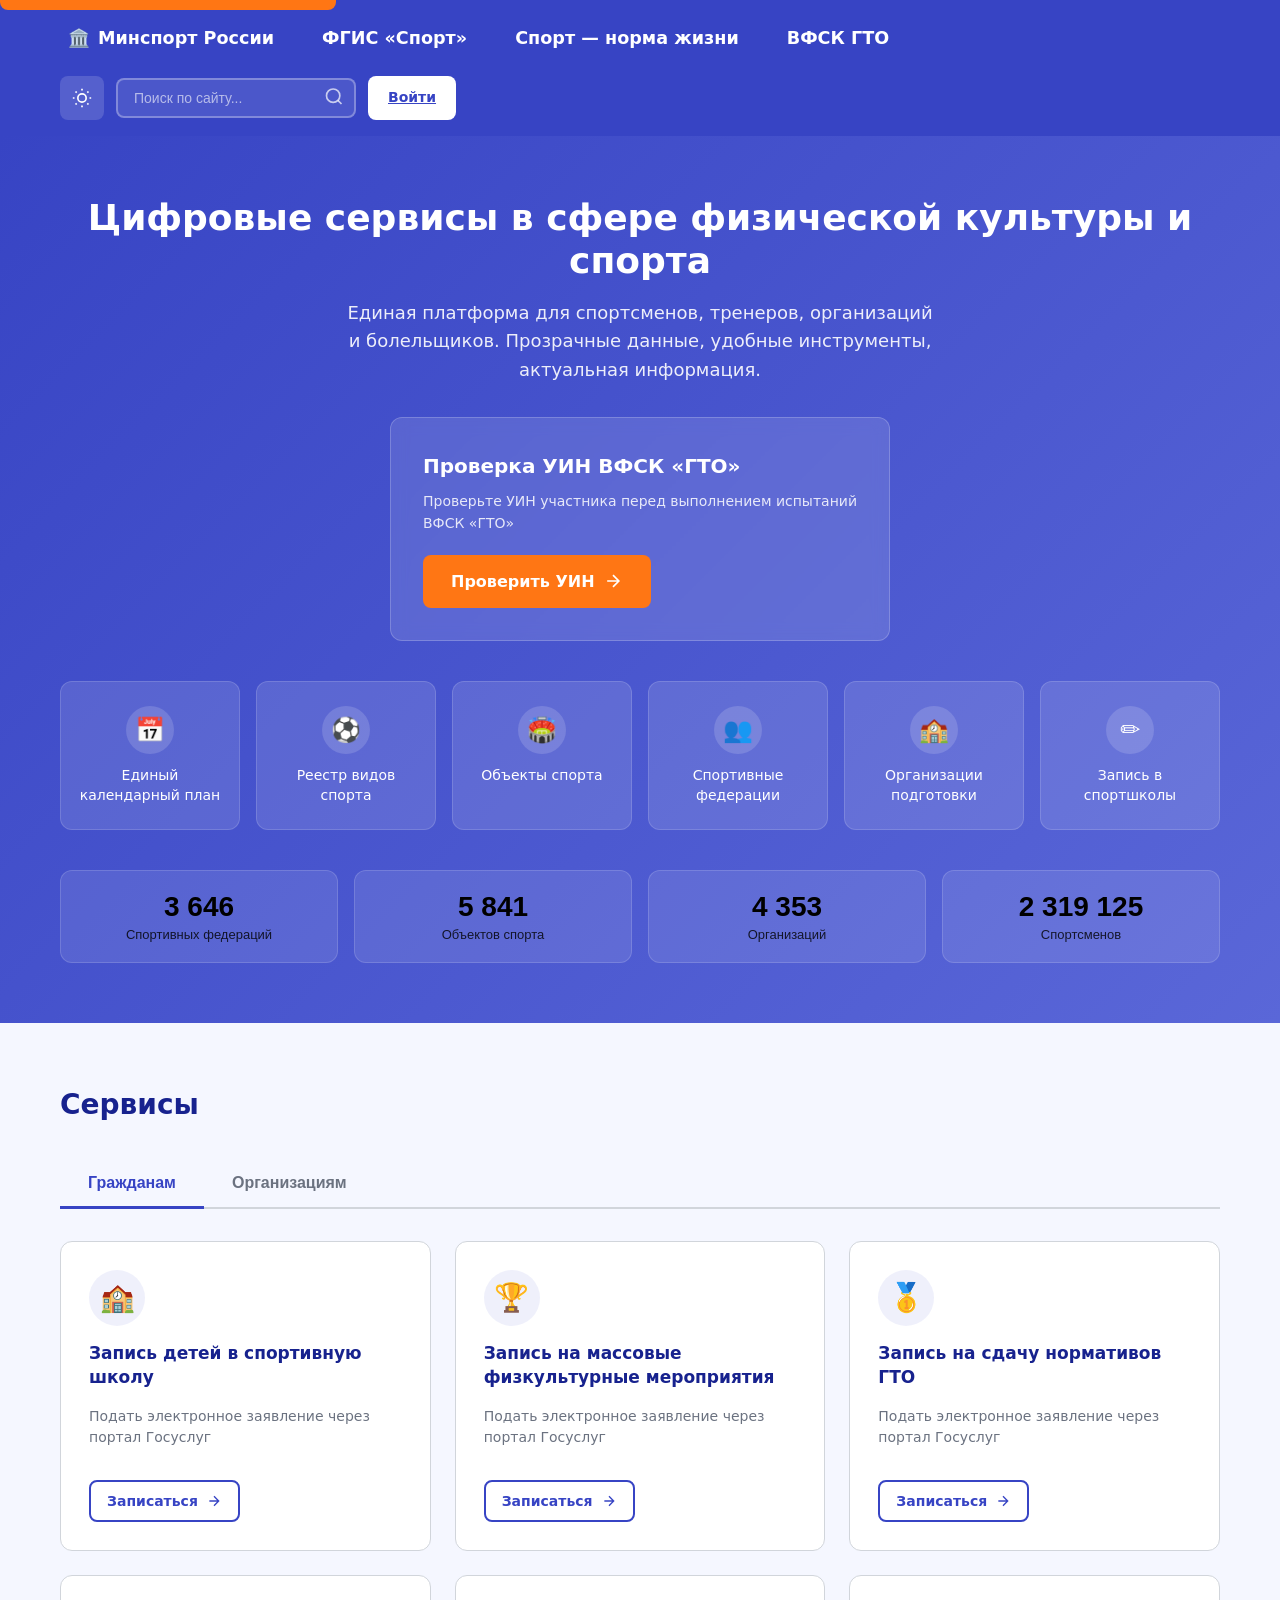
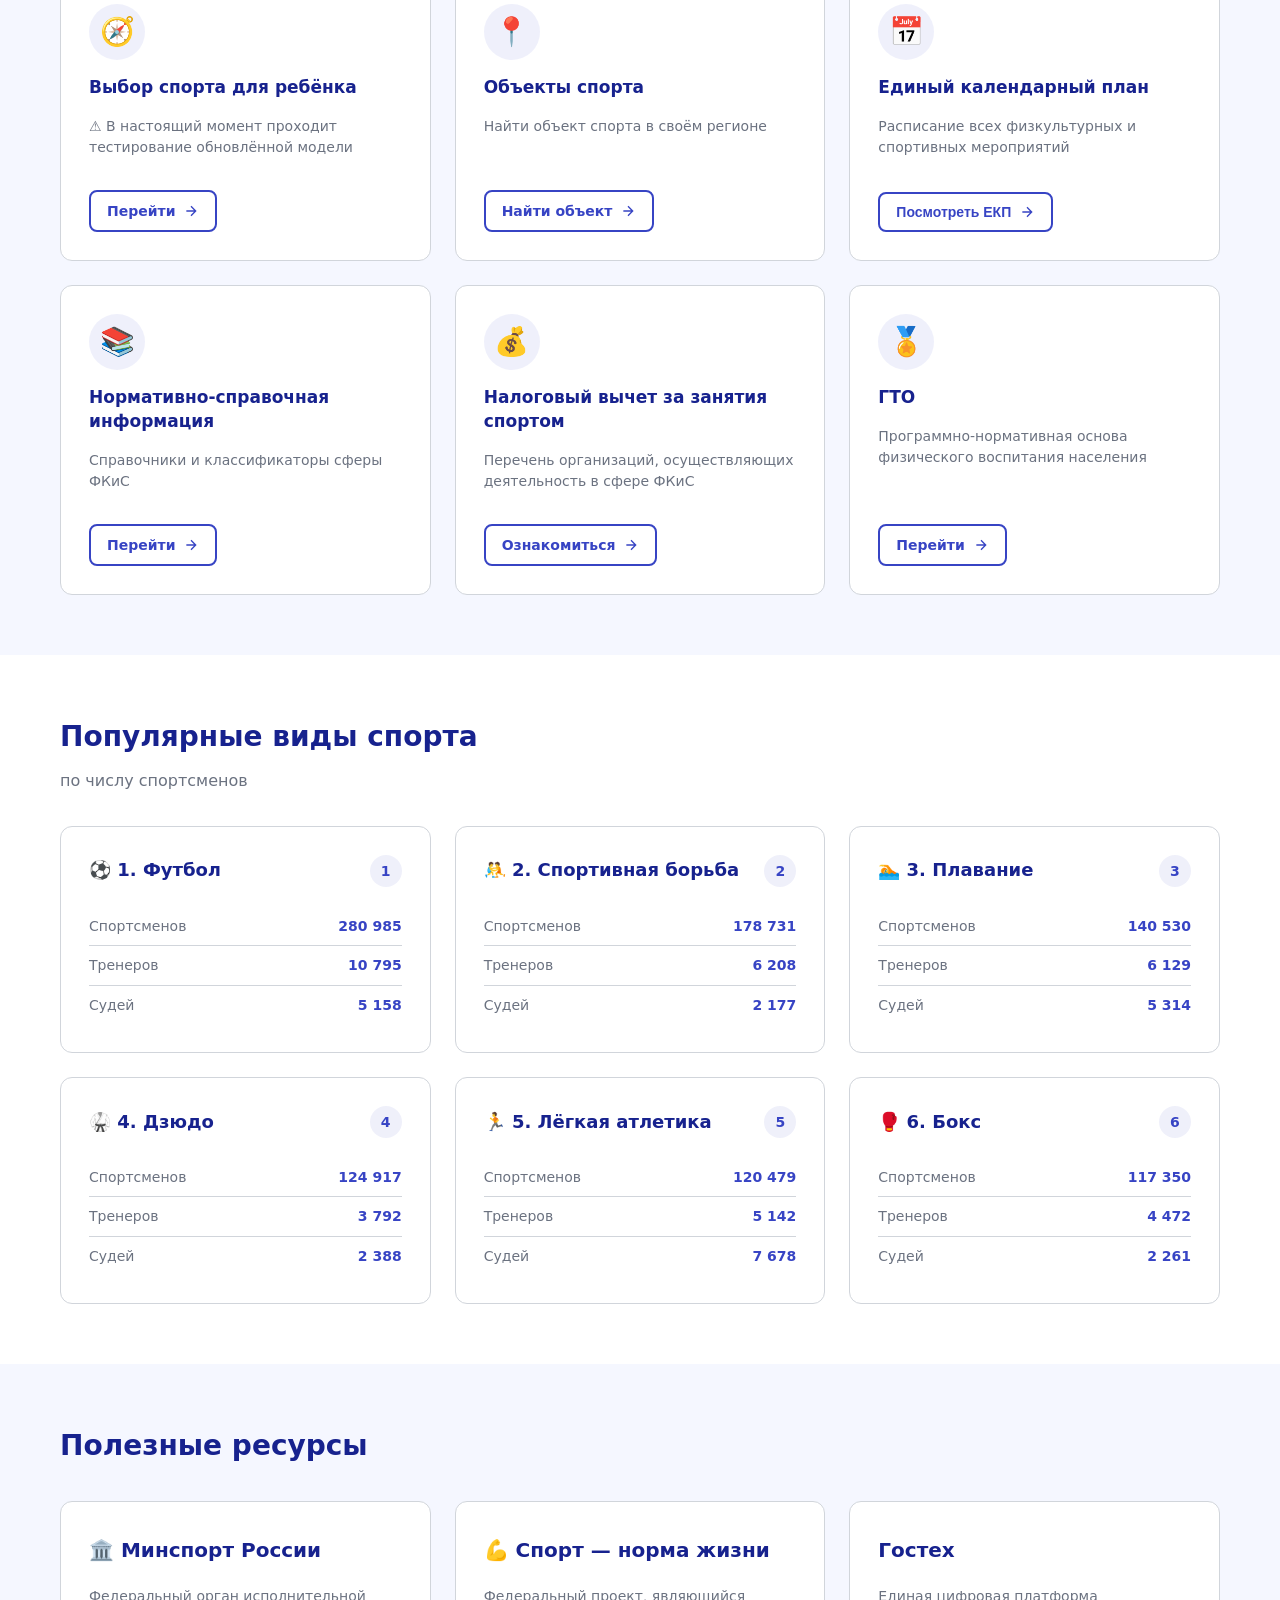
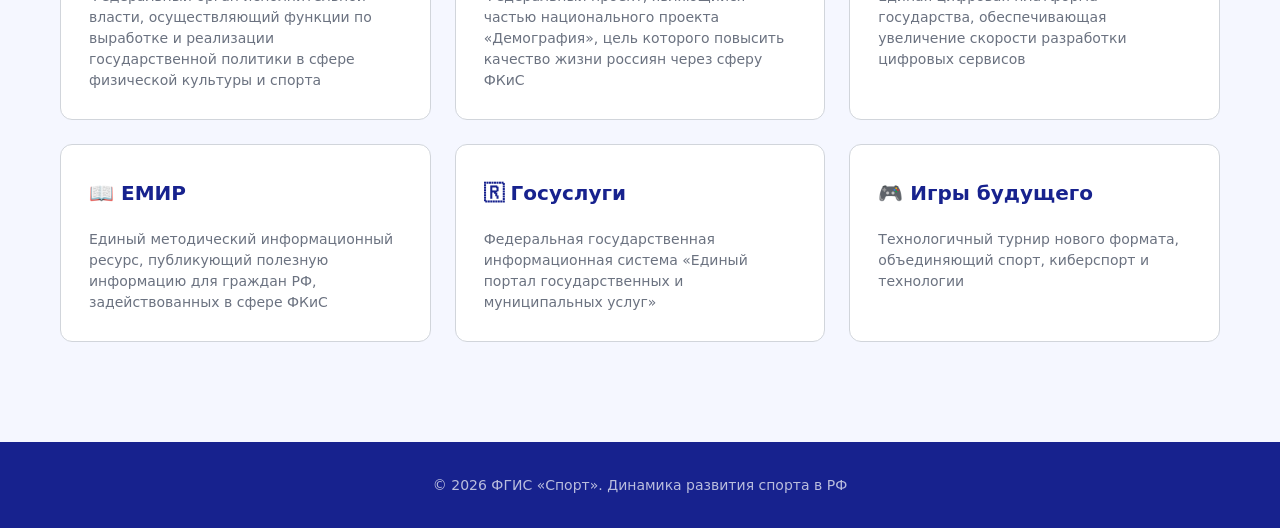
==== commit fc9ae36a: "update branch" ====
--- a/312.html
+++ b/312.html
@@ -30,6 +30,23 @@
             --transition-fast: 150ms ease;
         }
 
+        /* Dark theme variables */
+        [data-theme="dark"] {
+            --color-primary: #5c6bda;
+            --color-primary-dark: #3744C4;
+            --color-accent: #FF8A3D;
+            --color-accent-hover: #FF7614;
+            --color-bg: #0f172a;
+            --color-surface: #1e293b;
+            --color-text-main: #e2e8f0;
+            --color-text-muted: #94a3b8;
+            --color-success: #34d399;
+            --color-error: #f87171;
+            --color-border: #334155;
+            --shadow-card: 0 4px 6px rgba(0,0,0,0.3);
+            --shadow-focus: 0 0 0 3px rgba(92, 107, 218, 0.4);
+        }
+
         *, *::before, *::after {
             box-sizing: border-box;
             margin: 0;
@@ -117,6 +134,69 @@
             outline: none;
         }
 
+        /* Dark theme body adjustments */
+        [data-theme="dark"] body {
+            background: var(--color-bg);
+            color: var(--color-text-main);
+        }
+
+        [data-theme="dark"] .site-header {
+            background: var(--color-primary);
+        }
+
+        [data-theme="dark"] .search-box input {
+            background: rgba(255,255,255,0.1);
+            border-color: rgba(255,255,255,0.3);
+        }
+
+        [data-theme="dark"] .btn-login {
+            background: var(--color-surface);
+            color: var(--color-text-main);
+        }
+
+        [data-theme="dark"] .service-card {
+            background: var(--color-surface);
+            border-color: var(--color-border);
+        }
+
+        [data-theme="dark"] .event-card {
+            background: var(--color-surface);
+            border-color: var(--color-border);
+        }
+
+        [data-theme="dark"] .filters-panel {
+            background: var(--color-surface);
+            border-color: var(--color-border);
+        }
+
+        [data-theme="dark"] .calendar-wrapper {
+            background: var(--color-surface);
+            border-color: var(--color-border);
+        }
+
+        [data-theme="dark"] .cal-nav-btn {
+            background: var(--color-surface);
+            border-color: var(--color-border);
+        }
+
+        [data-theme="dark"] .quick-link-card {
+            background: var(--color-surface);
+            border-color: var(--color-border);
+        }
+
+        [data-theme="dark"] .sport-card {
+            background: var(--color-surface);
+            border-color: var(--color-border);
+        }
+
+        [data-theme="dark"] .tab-btn {
+            color: var(--color-text-muted);
+        }
+
+        [data-theme="dark"] .tab-btn[aria-selected="true"] {
+            color: var(--color-primary);
+        }
+
         /* ===== CONTAINER ===== */
         .container {
             width: 100%;
@@ -133,7 +213,30 @@
             position: sticky;
             top: 0;
             z-index: 100;
-            transition: transform 0.3s ease-in-out;
+            transition: transform 0.3s ease-in-out, background-color var(--transition-fast);
+        }
+
+        .theme-toggle-btn {
+            background: rgba(255,255,255,0.15);
+            border: none;
+            color: #fff;
+            width: 44px;
+            height: 44px;
+            border-radius: var(--radius-btn);
+            cursor: pointer;
+            display: flex;
+            align-items: center;
+            justify-content: center;
+            transition: background var(--transition-fast);
+            min-height: 44px;
+            min-width: 44px;
+        }
+        .theme-toggle-btn:hover {
+            background: rgba(255,255,255,0.25);
+        }
+        .theme-toggle-btn:focus-visible {
+            outline: 2px solid #fff;
+            outline-offset: 2px;
         }
 
         .header-inner {
@@ -352,6 +455,16 @@
             padding: 20px;
             border-radius: var(--radius-md);
             text-align: center;
+            cursor: pointer;
+            transition: all var(--transition-fast);
+        }
+        .stat-card:hover, .stat-card:focus-within {
+            background: rgba(255,255,255,0.2);
+            transform: translateY(-2px);
+        }
+        .stat-card:focus-visible {
+            outline: 2px solid #fff;
+            outline-offset: 2px;
         }
 
         .stat-number {
@@ -359,11 +472,13 @@
             font-size: 28px;
             font-weight: 700;
             margin-bottom: 4px;
+            pointer-events: none;
         }
 
         .stat-label {
             font-size: 13px;
             opacity: 0.8;
+            pointer-events: none;
         }
 
         /* ===== SECTION ===== */
@@ -1267,6 +1382,14 @@
                 </a>
             </div>
             <div class="header-actions">
+                <button type="button" class="theme-toggle-btn" id="theme-toggle" aria-label="Переключить тему оформления" title="Переключить тему">
+                    <svg class="sun-icon" width="20" height="20" viewBox="0 0 24 24" fill="none" stroke="currentColor" stroke-width="2" aria-hidden="true">
+                        <circle cx="12" cy="12" r="5"/><path d="M12 1v2M12 21v2M4.22 4.22l1.42 1.42M18.36 18.36l1.42 1.42M1 12h2M21 12h2M4.22 19.78l1.42-1.42M18.36 5.64l1.42-1.42"/>
+                    </svg>
+                    <svg class="moon-icon" width="20" height="20" viewBox="0 0 24 24" fill="none" stroke="currentColor" stroke-width="2" aria-hidden="true" style="display:none;">
+                        <path d="M21 12.79A9 9 0 1 1 11.21 3 7 7 0 0 0 21 12.79z"/>
+                    </svg>
+                </button>
                 <div class="search-box">
                     <label for="site-search" class="visually-hidden">Поиск по сайту</label>
                     <input type="search" id="site-search" placeholder="Поиск по сайту..." aria-label="Поиск по сайту" autocomplete="off">
@@ -1334,23 +1457,23 @@
                     </nav>
 
                     <!-- Stats -->
-                    <div class="stats-grid" aria-label="Статистика платформы в цифрах">
-                        <div class="stat-card">
-                            <span class="stat-number" data-count="4512" aria-live="polite">0</span>
+                    <div class="stats-grid" role="group" aria-label="Статистика платформы в цифрах">
+                        <button class="stat-card" type="button" onclick="window.open('https://sportrf.gov.ru/sports-federations', '_blank', 'noopener')" aria-label="Спортивных федераций: 4512. Перейти к списку федераций">
+                            <span class="stat-number" data-count="4512" aria-live="polite" aria-hidden="true">0</span>
                             <span class="stat-label">Спортивных федераций</span>
-                        </div>
-                        <div class="stat-card">
-                            <span class="stat-number" data-count="7227" aria-live="polite">0</span>
+                        </button>
+                        <button class="stat-card" type="button" onclick="window.open('https://sportrf.gov.ru/cartographic', '_blank', 'noopener')" aria-label="Объектов спорта: 7227. Перейти к карте объектов">
+                            <span class="stat-number" data-count="7227" aria-live="polite" aria-hidden="true">0</span>
                             <span class="stat-label">Объектов спорта</span>
-                        </div>
-                        <div class="stat-card">
-                            <span class="stat-number" data-count="5386" aria-live="polite">0</span>
+                        </button>
+                        <button class="stat-card" type="button" onclick="window.open('https://sportrf.gov.ru/organizations', '_blank', 'noopener')" aria-label="Организаций спортивной подготовки: 5386. Перейти к списку организаций">
+                            <span class="stat-number" data-count="5386" aria-live="polite" aria-hidden="true">0</span>
                             <span class="stat-label">Организаций</span>
-                        </div>
-                        <div class="stat-card">
-                            <span class="stat-number" data-count="2869317" aria-live="polite">0</span>
+                        </button>
+                        <button class="stat-card" type="button" onclick="window.open('https://sportrf.gov.ru/athletes', '_blank', 'noopener')" aria-label="Спортсменов: 2869317. Перейти к реестру спортсменов">
+                            <span class="stat-number" data-count="2869317" aria-live="polite" aria-hidden="true">0</span>
                             <span class="stat-label">Спортсменов</span>
-                        </div>
+                        </button>
                     </div>
                 </div>
             </section>
@@ -2880,6 +3003,43 @@
                     }
                 });
             }
+
+            // ===== THEME TOGGLE =====
+            const themeToggle = document.getElementById('theme-toggle');
+            const sunIcon = themeToggle?.querySelector('.sun-icon');
+            const moonIcon = themeToggle?.querySelector('.moon-icon');
+            
+            // Load saved theme from localStorage
+            const savedTheme = localStorage.getItem('theme') || 'light';
+            if (savedTheme === 'dark') {
+                document.documentElement.setAttribute('data-theme', 'dark');
+                if (sunIcon) sunIcon.style.display = 'none';
+                if (moonIcon) moonIcon.style.display = 'block';
+            }
+
+            if (themeToggle) {
+                themeToggle.addEventListener('click', () => {
+                    const currentTheme = document.documentElement.getAttribute('data-theme');
+                    const newTheme = currentTheme === 'dark' ? 'light' : 'dark';
+                    
+                    document.documentElement.setAttribute('data-theme', newTheme);
+                    localStorage.setItem('theme', newTheme);
+                    
+                    if (sunIcon && moonIcon) {
+                        if (newTheme === 'dark') {
+                            sunIcon.style.display = 'none';
+                            moonIcon.style.display = 'block';
+                        } else {
+                            sunIcon.style.display = 'block';
+                            moonIcon.style.display = 'none';
+                        }
+                    }
+                    
+                    // Announce theme change for screen readers
+                    const themeName = newTheme === 'dark' ? 'тёмная' : 'светлая';
+                    announce(`Тема оформления переключена на ${themeName}`);
+                });
+            }
         });
     </script>
 </body>
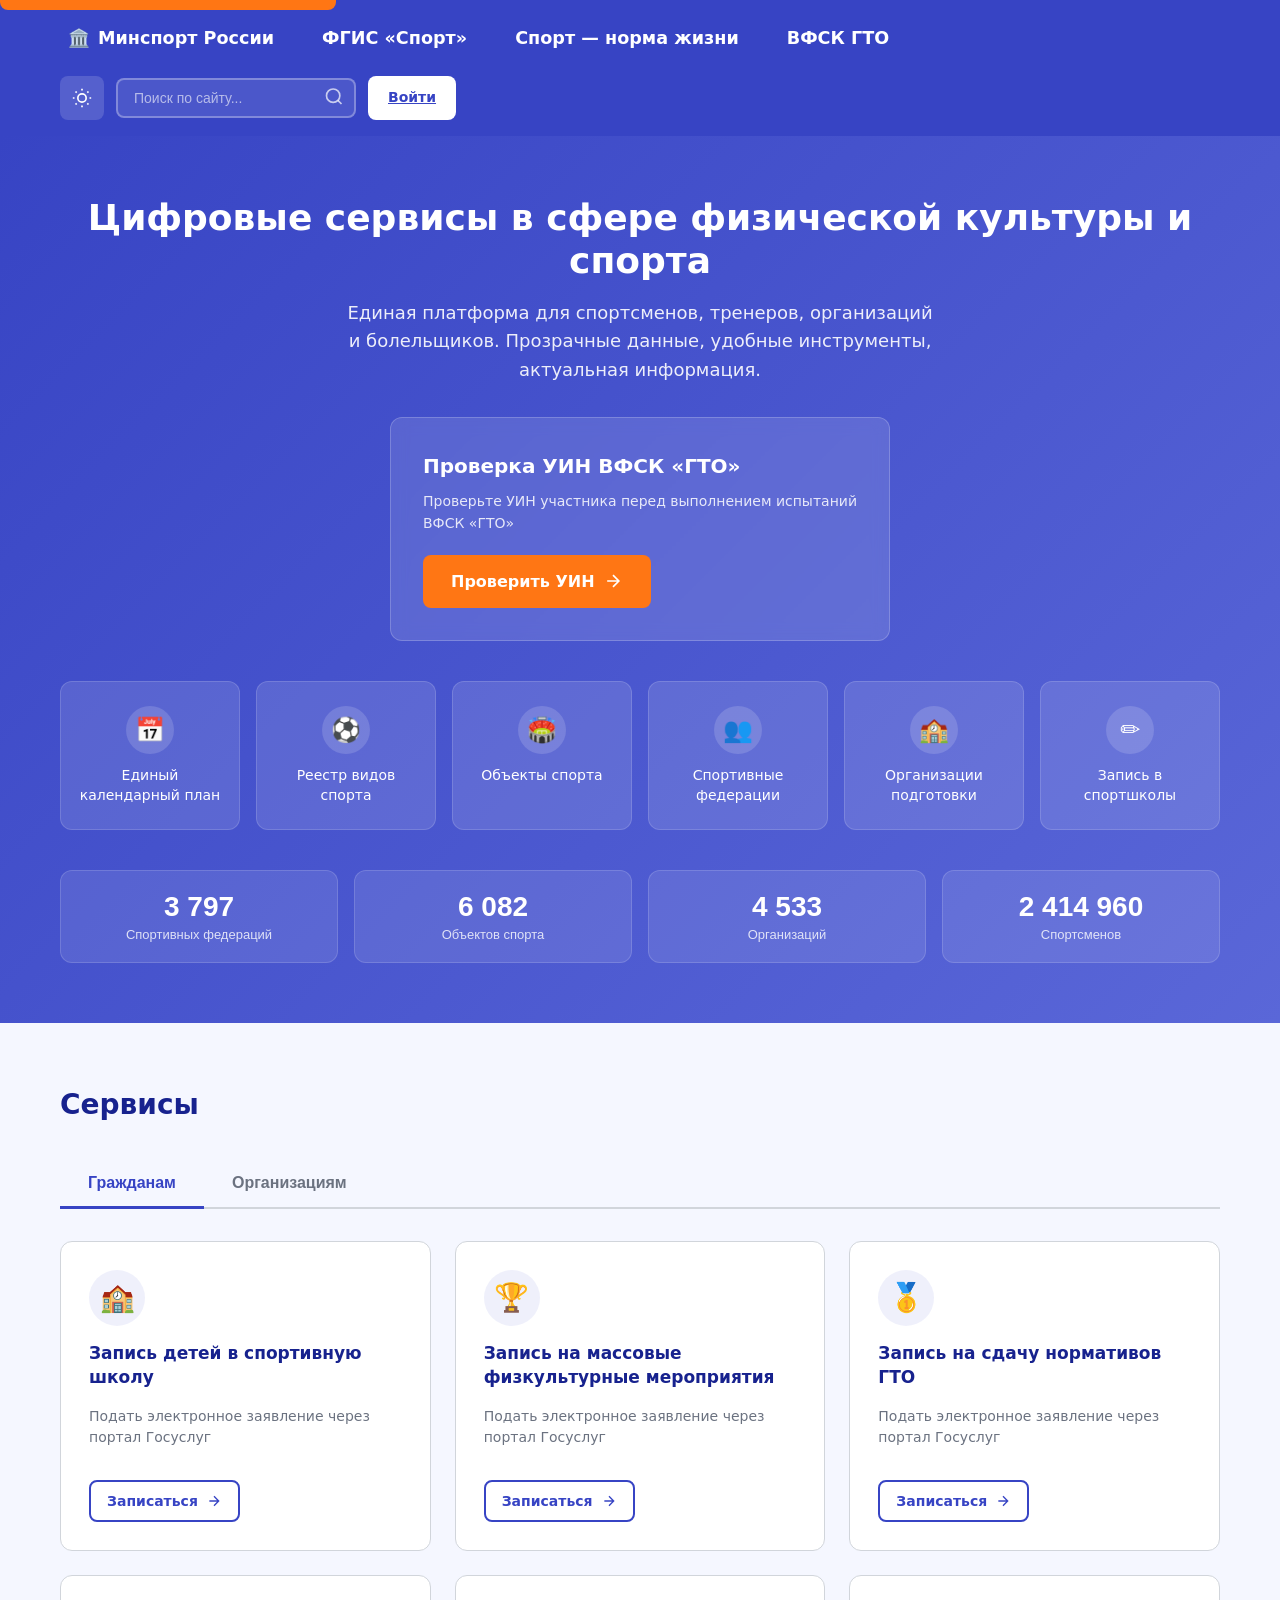
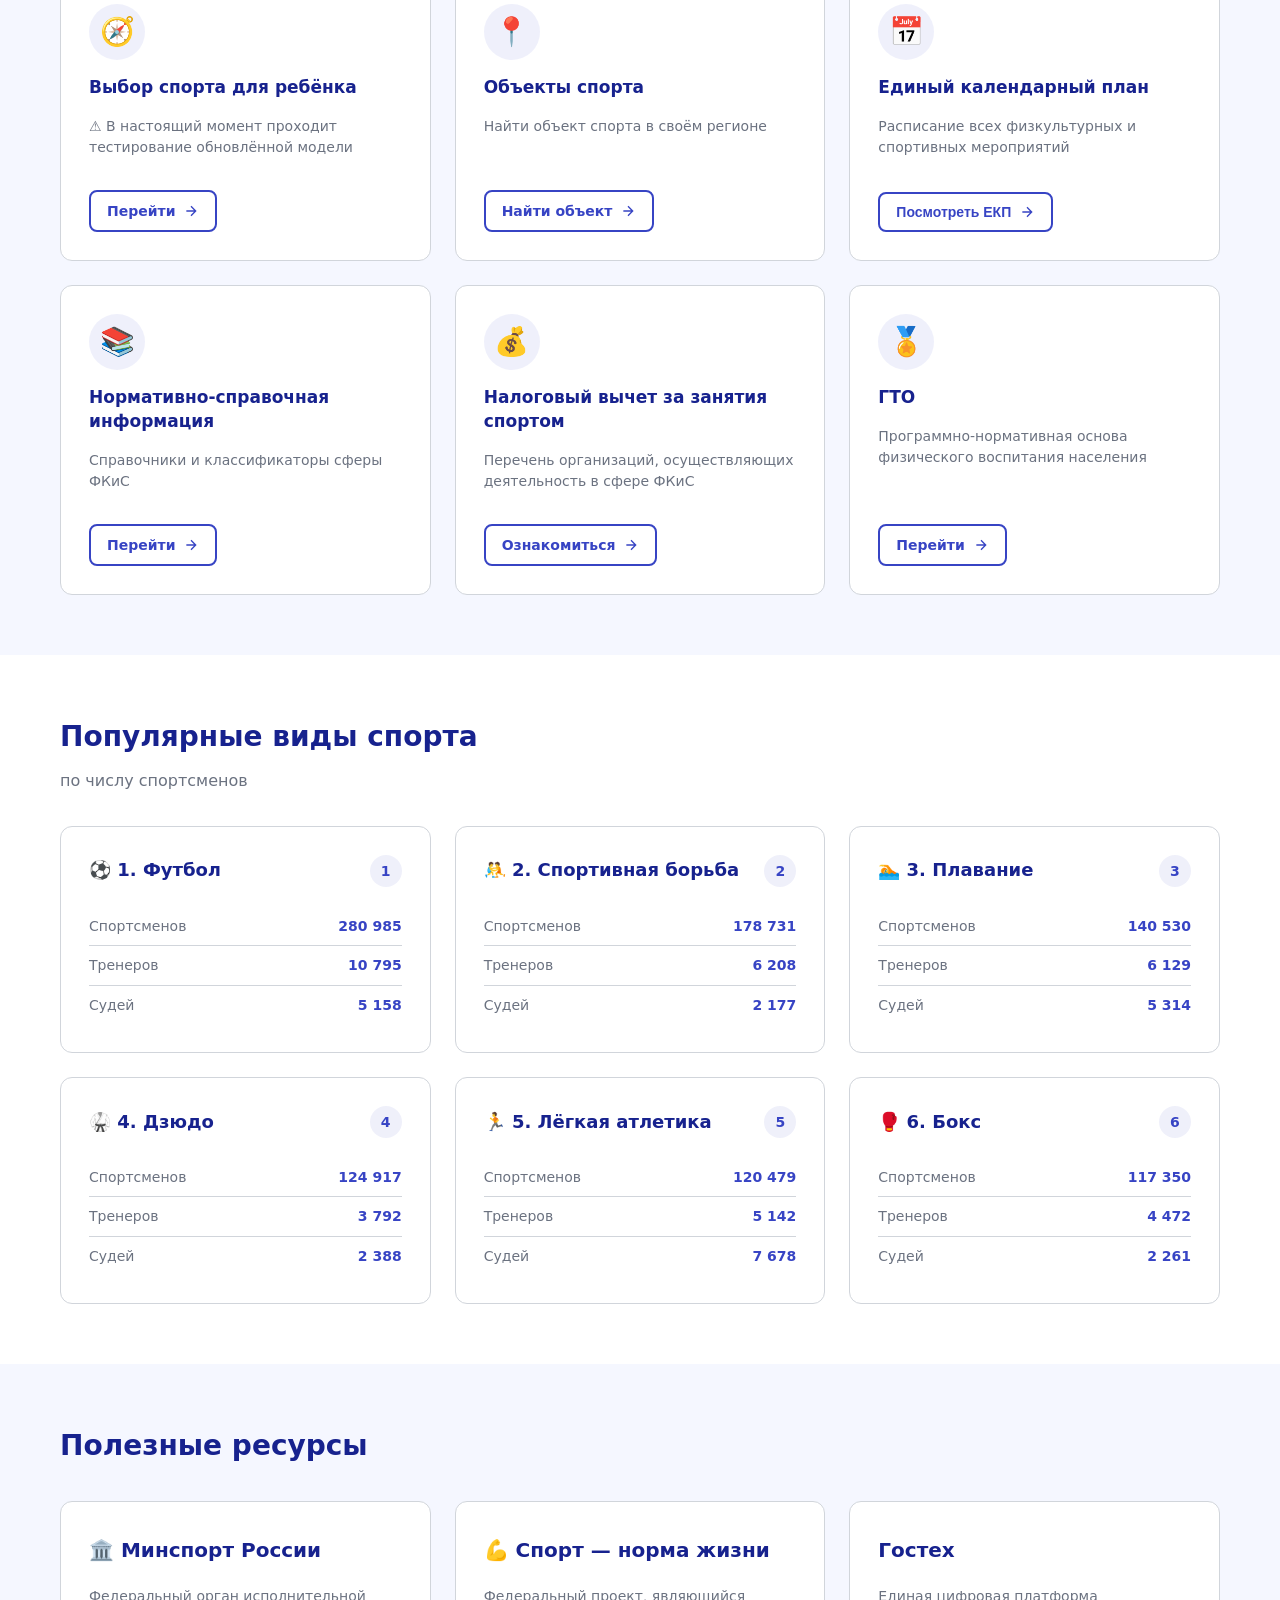
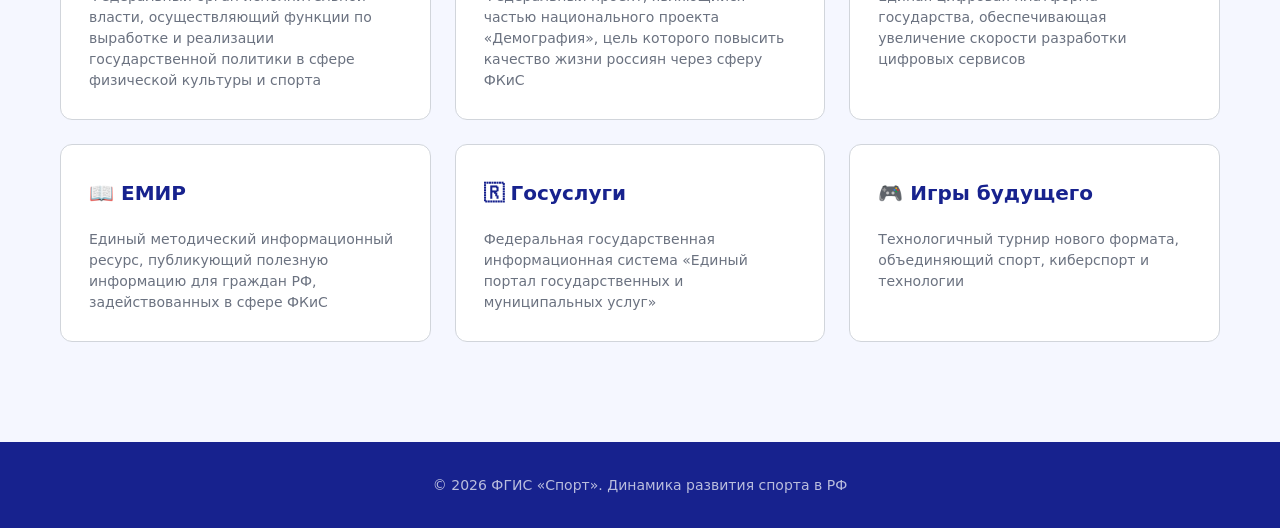
==== commit 30b01721: "update branch" ====
--- a/312.html
+++ b/312.html
@@ -47,6 +47,67 @@
             --shadow-focus: 0 0 0 3px rgba(92, 107, 218, 0.4);
         }
 
+        /* High contrast theme variables */
+        [data-theme="contrast"] {
+            --color-primary: #000000;
+            --color-primary-dark: #000000;
+            --color-accent: #FFFF00;
+            --color-accent-hover: #CCCCCC;
+            --color-bg: #000000;
+            --color-surface: #000000;
+            --color-text-main: #FFFFFF;
+            --color-text-muted: #FFFFFF;
+            --color-success: #00FF00;
+            --color-error: #FF0000;
+            --color-border: #FFFFFF;
+            --shadow-card: none;
+            --shadow-focus: 0 0 0 3px #FFFF00;
+        }
+
+        /* High contrast theme specific styles */
+        [data-theme="contrast"] .hero {
+            background: #000000;
+            border: 2px solid #FFFFFF;
+        }
+
+        [data-theme="contrast"] .stat-card {
+            background: #000000;
+            border: 2px solid #FFFFFF;
+            color: #FFFFFF;
+        }
+
+        [data-theme="contrast"] .stat-card:hover,
+        [data-theme="contrast"] .stat-card:focus-within {
+            background: #1a1a1a;
+            border-color: #FFFF00;
+        }
+
+        [data-theme="contrast"] .stat-number,
+        [data-theme="contrast"] .stat-label {
+            color: #FFFFFF;
+        }
+
+        [data-theme="contrast"] .theme-toggle-btn {
+            background: #000000;
+            border: 2px solid #FFFFFF;
+            color: #FFFFFF;
+        }
+
+        [data-theme="contrast"] .theme-toggle-btn:hover {
+            border-color: #FFFF00;
+        }
+
+        [data-theme="contrast"] .btn-primary {
+            background: #000000;
+            border: 2px solid #FFFFFF;
+            color: #FFFFFF;
+        }
+
+        [data-theme="contrast"] .btn-primary:hover {
+            border-color: #FFFF00;
+            color: #FFFF00;
+        }
+
         *, *::before, *::after {
             box-sizing: border-box;
             margin: 0;
@@ -457,6 +518,7 @@
             text-align: center;
             cursor: pointer;
             transition: all var(--transition-fast);
+            color: #fff;
         }
         .stat-card:hover, .stat-card:focus-within {
             background: rgba(255,255,255,0.2);
@@ -473,12 +535,14 @@
             font-weight: 700;
             margin-bottom: 4px;
             pointer-events: none;
+            color: #fff;
         }
 
         .stat-label {
             font-size: 13px;
             opacity: 0.8;
             pointer-events: none;
+            color: #fff;
         }
 
         /* ===== SECTION ===== */
@@ -1382,12 +1446,15 @@
                 </a>
             </div>
             <div class="header-actions">
-                <button type="button" class="theme-toggle-btn" id="theme-toggle" aria-label="Переключить тему оформления" title="Переключить тему">
+                <button type="button" class="theme-toggle-btn" id="theme-toggle" aria-label="Переключить тему оформления. Текущая тема: светлая" title="Переключить тему">
                     <svg class="sun-icon" width="20" height="20" viewBox="0 0 24 24" fill="none" stroke="currentColor" stroke-width="2" aria-hidden="true">
                         <circle cx="12" cy="12" r="5"/><path d="M12 1v2M12 21v2M4.22 4.22l1.42 1.42M18.36 18.36l1.42 1.42M1 12h2M21 12h2M4.22 19.78l1.42-1.42M18.36 5.64l1.42-1.42"/>
                     </svg>
                     <svg class="moon-icon" width="20" height="20" viewBox="0 0 24 24" fill="none" stroke="currentColor" stroke-width="2" aria-hidden="true" style="display:none;">
                         <path d="M21 12.79A9 9 0 1 1 11.21 3 7 7 0 0 0 21 12.79z"/>
+                    </svg>
+                    <svg class="contrast-icon" width="20" height="20" viewBox="0 0 24 24" fill="none" stroke="currentColor" stroke-width="2" aria-hidden="true" style="display:none;">
+                        <circle cx="12" cy="12" r="10"/><path d="M12 2a10 10 0 0 1 10 10c0 5.523-4.477 10-10 10S2 17.523 2 12 6.477 2 12 2zm0 2a8 8 0 0 0-8 8c0 2.21.895 4.21 2.344 5.656A7.97 7.97 0 0 1 12 4a7.97 7.97 0 0 1 5.656 2.344A8 8 0 0 0 12 4z"/>
                     </svg>
                 </button>
                 <div class="search-box">
@@ -3008,36 +3075,50 @@
             const themeToggle = document.getElementById('theme-toggle');
             const sunIcon = themeToggle?.querySelector('.sun-icon');
             const moonIcon = themeToggle?.querySelector('.moon-icon');
+            const contrastIcon = themeToggle?.querySelector('.contrast-icon');
             
             // Load saved theme from localStorage
             const savedTheme = localStorage.getItem('theme') || 'light';
-            if (savedTheme === 'dark') {
-                document.documentElement.setAttribute('data-theme', 'dark');
-                if (sunIcon) sunIcon.style.display = 'none';
-                if (moonIcon) moonIcon.style.display = 'block';
+            
+            function updateThemeIcons(theme) {
+                if (sunIcon) sunIcon.style.display = theme === 'light' ? 'block' : 'none';
+                if (moonIcon) moonIcon.style.display = theme === 'dark' ? 'block' : 'none';
+                if (contrastIcon) contrastIcon.style.display = theme === 'contrast' ? 'block' : 'none';
+                
+                // Update aria-label with current theme
+                const themeLabels = { 'light': 'светлая', 'dark': 'тёмная', 'contrast': 'контрастная' };
+                if (themeToggle) {
+                    themeToggle.setAttribute('aria-label', `Переключить тему оформления. Текущая тема: ${themeLabels[theme]}`);
+                }
+            }
+            
+            if (savedTheme === 'dark' || savedTheme === 'contrast') {
+                document.documentElement.setAttribute('data-theme', savedTheme);
+                updateThemeIcons(savedTheme);
             }
 
             if (themeToggle) {
                 themeToggle.addEventListener('click', () => {
-                    const currentTheme = document.documentElement.getAttribute('data-theme');
-                    const newTheme = currentTheme === 'dark' ? 'light' : 'dark';
+                    const currentTheme = document.documentElement.getAttribute('data-theme') || 'light';
+                    let newTheme;
+                    
+                    // Cycle through: light -> dark -> contrast -> light
+                    if (currentTheme === 'light') {
+                        newTheme = 'dark';
+                    } else if (currentTheme === 'dark') {
+                        newTheme = 'contrast';
+                    } else {
+                        newTheme = 'light';
+                    }
                     
                     document.documentElement.setAttribute('data-theme', newTheme);
                     localStorage.setItem('theme', newTheme);
                     
-                    if (sunIcon && moonIcon) {
-                        if (newTheme === 'dark') {
-                            sunIcon.style.display = 'none';
-                            moonIcon.style.display = 'block';
-                        } else {
-                            sunIcon.style.display = 'block';
-                            moonIcon.style.display = 'none';
-                        }
-                    }
+                    updateThemeIcons(newTheme);
                     
                     // Announce theme change for screen readers
-                    const themeName = newTheme === 'dark' ? 'тёмная' : 'светлая';
-                    announce(`Тема оформления переключена на ${themeName}`);
+                    const themeLabels = { 'light': 'светлая', 'dark': 'тёмная', 'contrast': 'контрастная' };
+                    announce(`Тема оформления переключена на ${themeLabels[newTheme]}`);
                 });
             }
         });
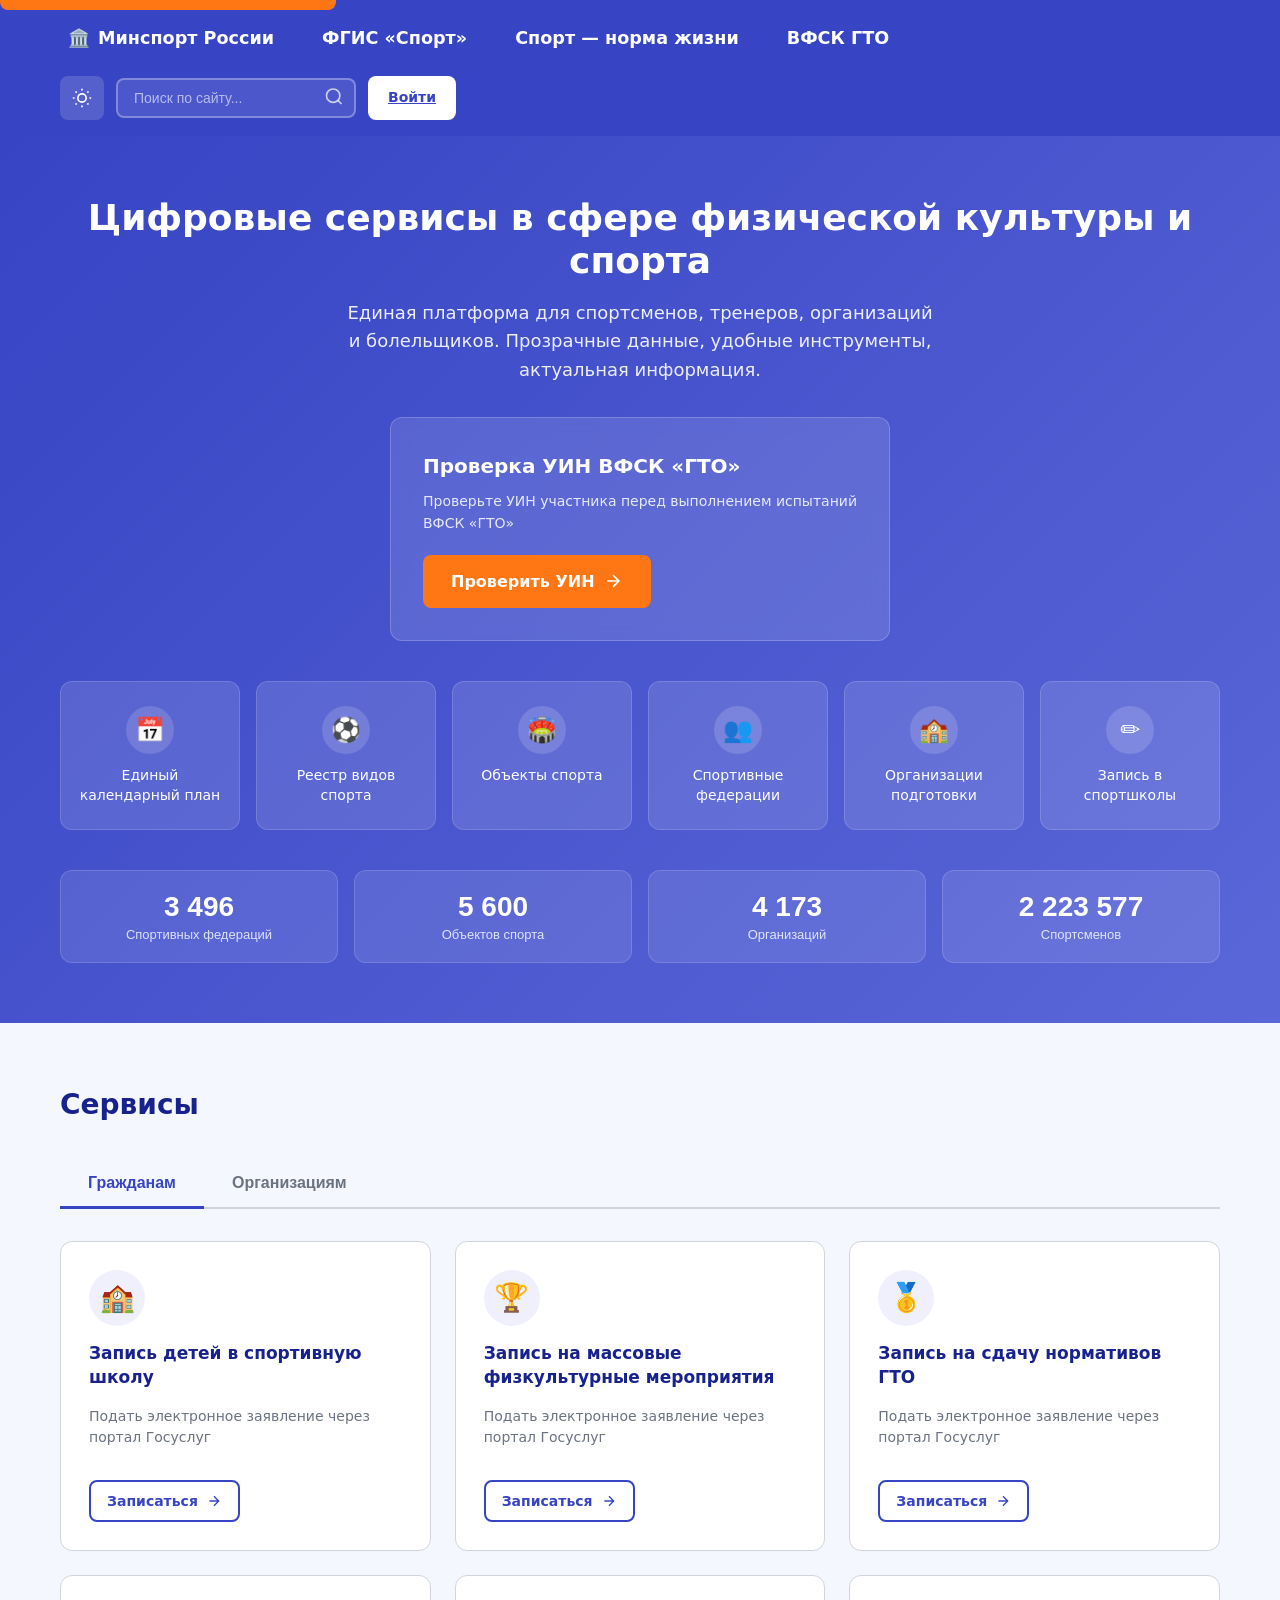
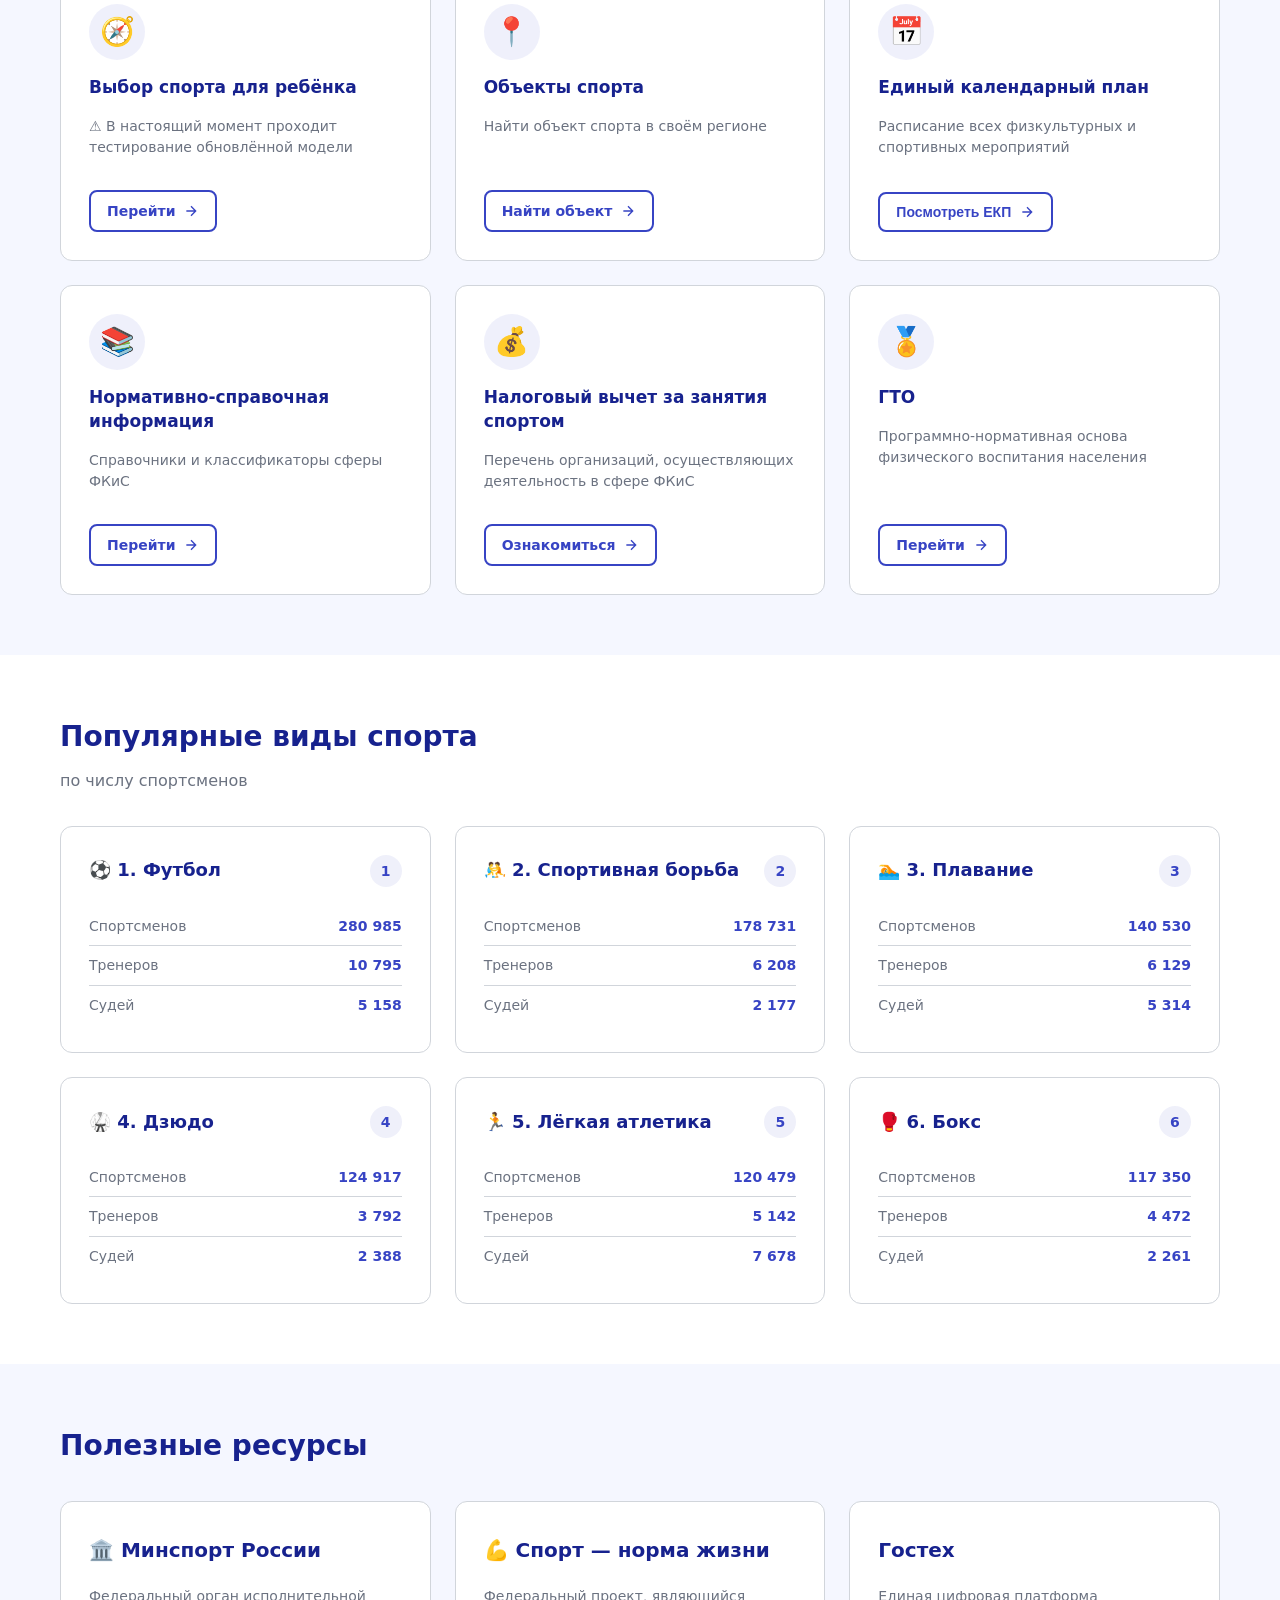
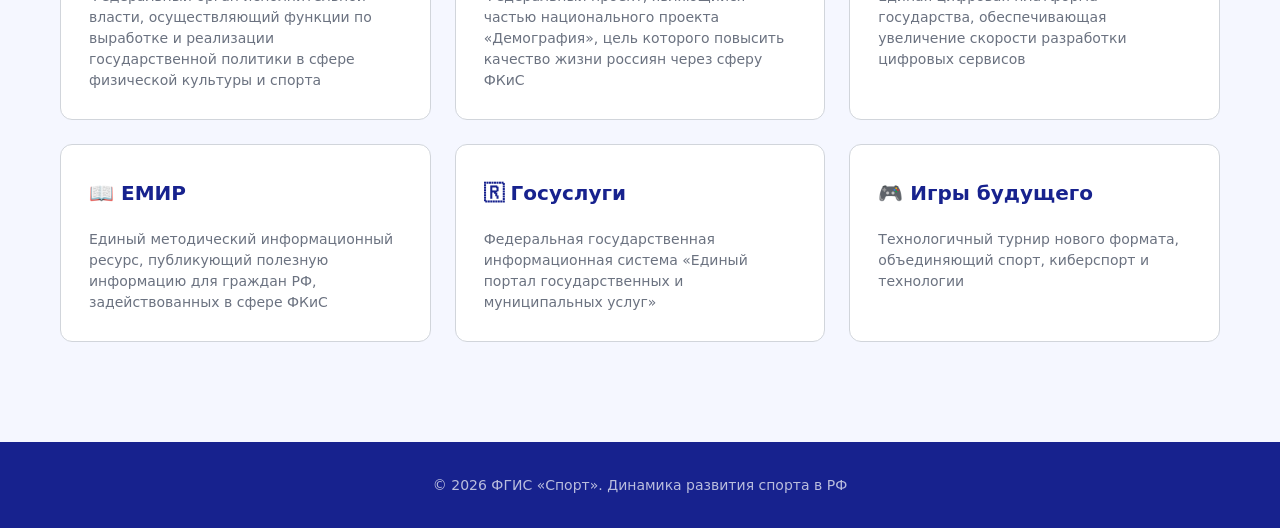
==== commit 1ad0eb6e: "Update gitignore and enhance frontend with accessibility and filtering * Key features implemented: -" ====
--- a/312.html
+++ b/312.html
@@ -2847,6 +2847,7 @@
                 function filterSports(query) {
                     sportListbox.innerHTML = '';
                     activeOptionIndex = -1;
+                    sportInput.removeAttribute('aria-activedescendant');
                     
                     if (!query) {
                         closeSportList();
@@ -2872,7 +2873,8 @@
                         li.className = 'sport-option';
                         li.textContent = sport;
                         li.setAttribute('role', 'option');
-                        li.setAttribute('id', `sport-opt-${index}`);
+                        const optionId = `sport-opt-${index}`;
+                        li.setAttribute('id', optionId);
                         li.setAttribute('aria-selected', 'false');
                         li.addEventListener('click', () => selectSportFromList(sport));
                         sportListbox.appendChild(li);
@@ -2889,6 +2891,7 @@
                 function closeSportList() {
                     sportListbox.setAttribute('aria-hidden', 'true');
                     sportInput.setAttribute('aria-expanded', 'false');
+                    sportInput.removeAttribute('aria-activedescendant');
                     activeOptionIndex = -1;
                 }
 
@@ -2898,31 +2901,48 @@
                     sportInput.focus();
                 }
 
+                function updateActiveOption(items, newIndex) {
+                    if (newIndex < 0 || newIndex >= items.length) return;
+                    
+                    items.forEach(item => {
+                        item.classList.remove('active');
+                        item.setAttribute('aria-selected', 'false');
+                    });
+                    
+                    items[newIndex].classList.add('active');
+                    items[newIndex].setAttribute('aria-selected', 'true');
+                    items[newIndex].scrollIntoView({ block: 'nearest' });
+                    
+                    const optionId = items[newIndex].getAttribute('id');
+                    sportInput.setAttribute('aria-activedescendant', optionId);
+                }
+
                 sportInput.addEventListener('input', (e) => {
                     filterSports(e.target.value);
                 });
 
                 sportInput.addEventListener('keydown', (e) => {
                     const items = sportListbox.querySelectorAll('.sport-option');
+                    if (items.length === 0) return;
+                    
                     if (e.key === 'ArrowDown') {
                         e.preventDefault();
                         if (activeOptionIndex < items.length - 1) {
                             activeOptionIndex++;
-                            items.forEach(item => item.classList.remove('active'));
-                            if (items[activeOptionIndex]) {
-                                items[activeOptionIndex].classList.add('active');
-                                items[activeOptionIndex].scrollIntoView({ block: 'nearest' });
-                            }
+                            updateActiveOption(items, activeOptionIndex);
                         }
                     } else if (e.key === 'ArrowUp') {
                         e.preventDefault();
                         if (activeOptionIndex > 0) {
                             activeOptionIndex--;
-                            items.forEach(item => item.classList.remove('active'));
-                            if (items[activeOptionIndex]) {
-                                items[activeOptionIndex].classList.add('active');
-                                items[activeOptionIndex].scrollIntoView({ block: 'nearest' });
-                            }
+                            updateActiveOption(items, activeOptionIndex);
+                        } else if (activeOptionIndex === 0) {
+                            activeOptionIndex = -1;
+                            sportInput.removeAttribute('aria-activedescendant');
+                            items.forEach(item => {
+                                item.classList.remove('active');
+                                item.setAttribute('aria-selected', 'false');
+                            });
                         }
                     } else if (e.key === 'Enter') {
                         e.preventDefault();
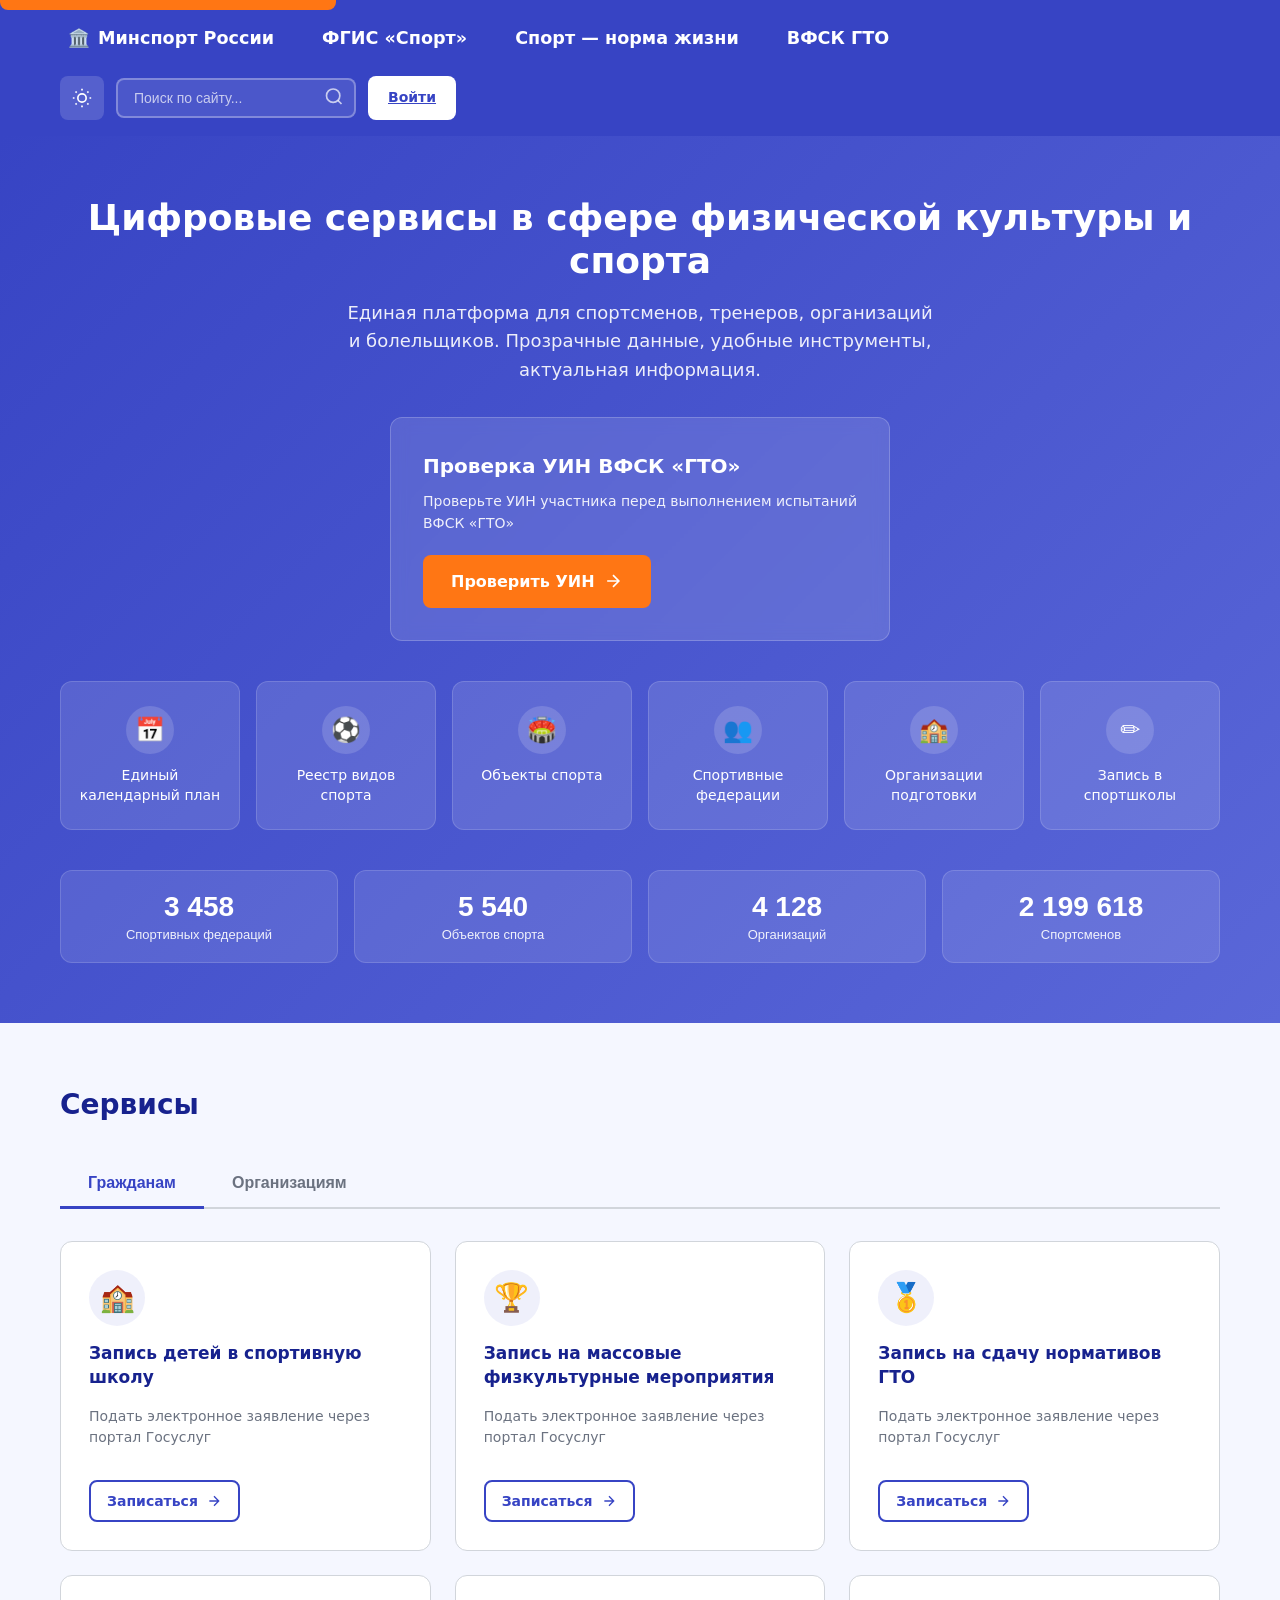
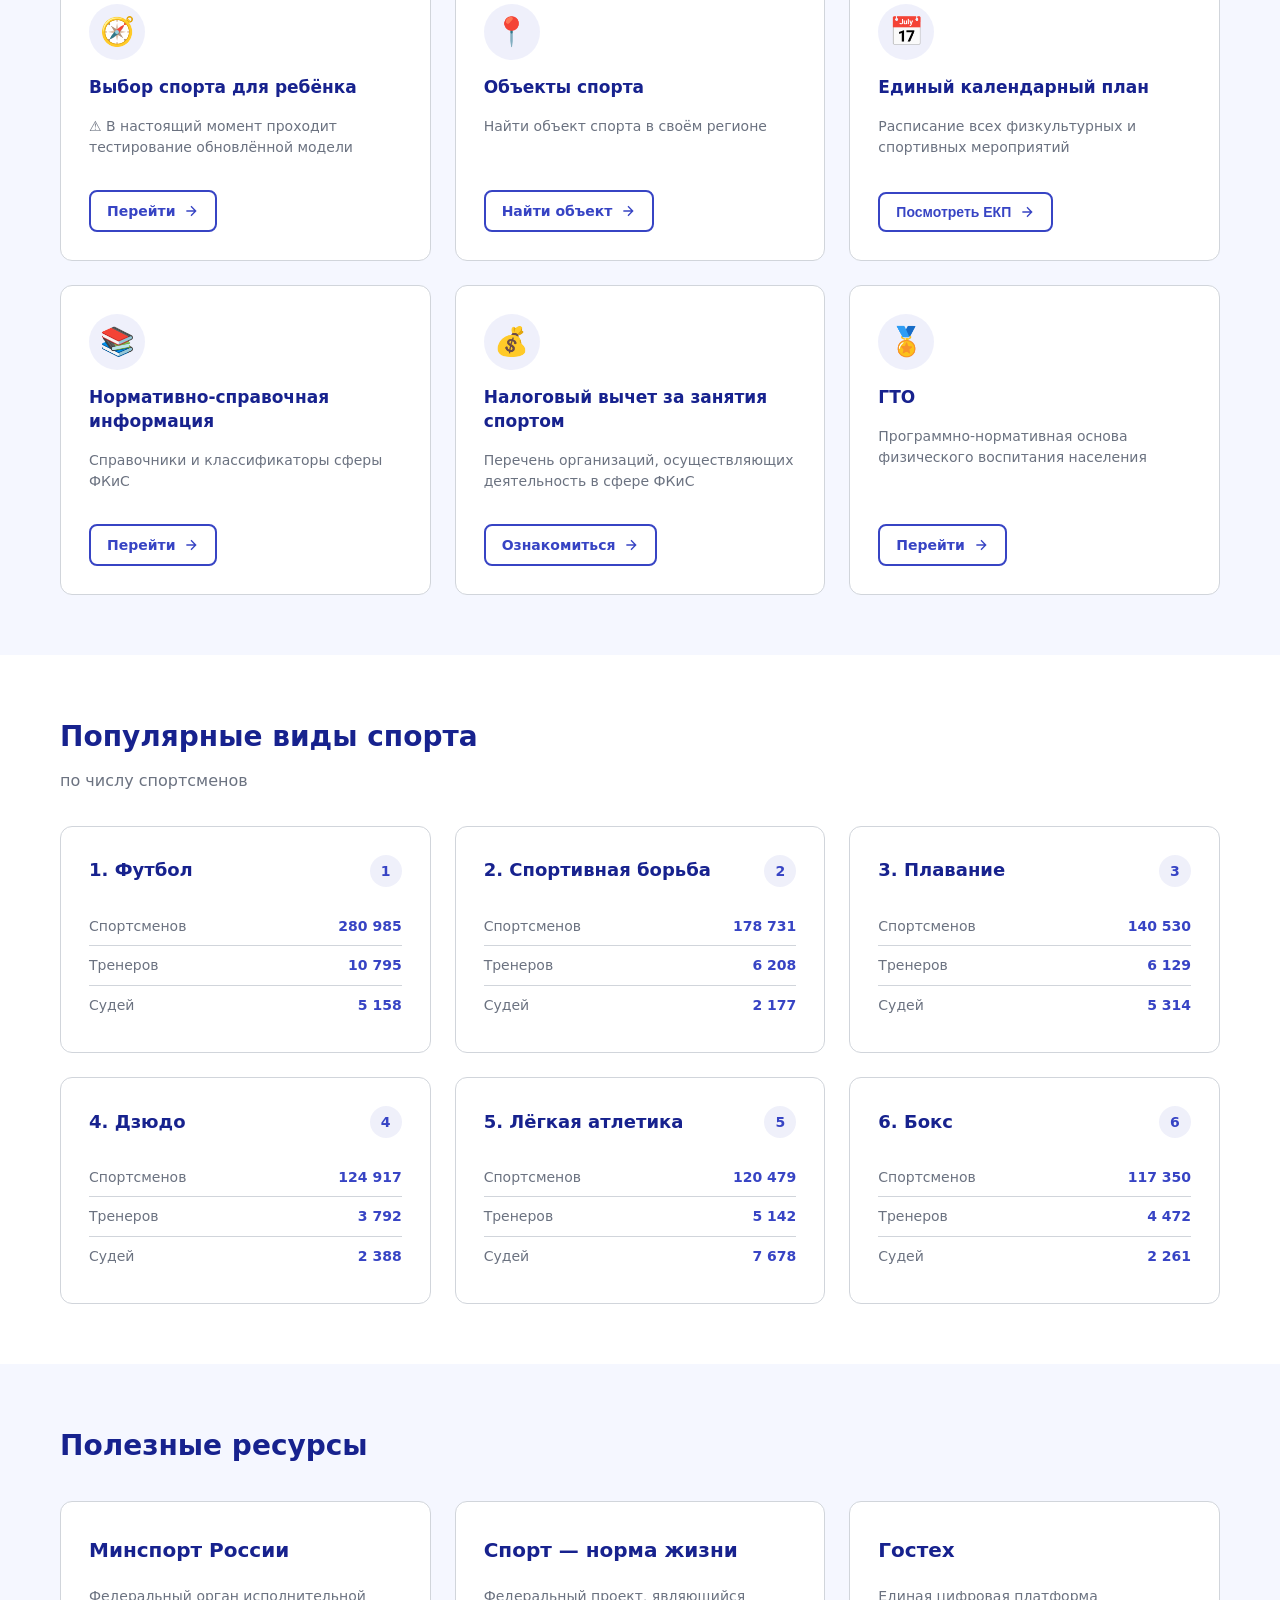
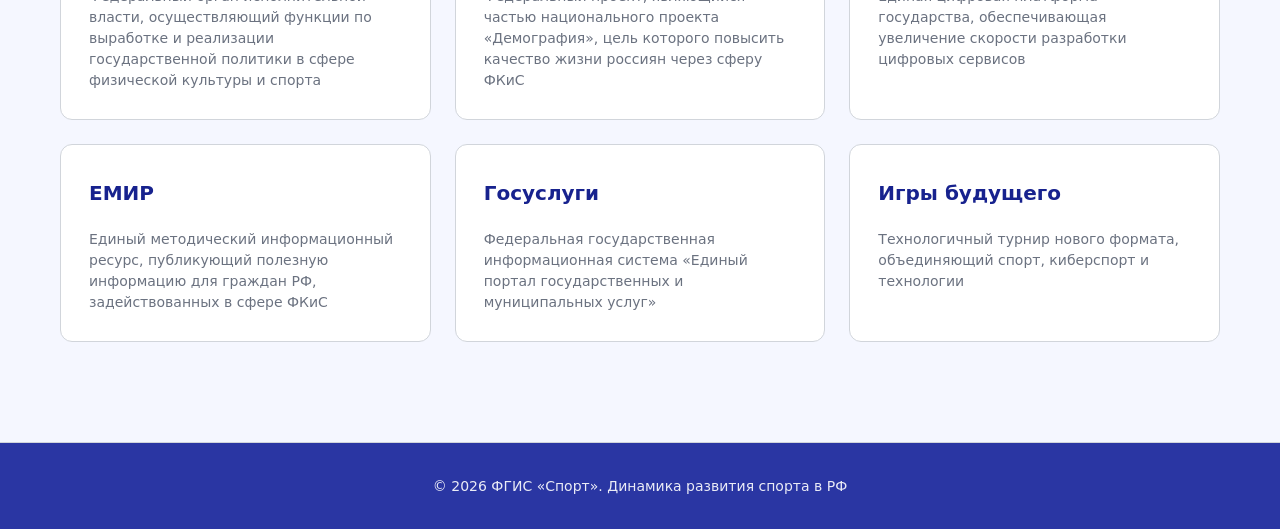
==== commit 94890a6c: "Update 312.html" ====
--- a/312.html
+++ b/312.html
@@ -1,3147 +1,3851 @@
 <!DOCTYPE html>
 <html lang="ru">
+
 <head>
-    <meta charset="UTF-8">
-    <meta name="viewport" content="width=device-width, initial-scale=1.0">
-    <title>ФГИС «Спорт» — Цифровые сервисы в сфере физической культуры и спорта</title>
-    <meta name="description" content="Единая платформа для спортсменов, тренеров, организаций и болельщиков. Календарь мероприятий, реестры, запись в спортшколы.">
-    
-    <style>
-        /* ===== RESET & VARIABLES ===== */
-        :root {
-            --color-primary: #3744C4;
-            --color-primary-dark: #2a36a3;
-            --color-accent: #FF7614;
-            --color-accent-hover: #e66a12;
-            --color-bg: #F5F7FF;
-            --color-surface: #FFFFFF;
-            --color-text-main: #17228E;
-            --color-text-muted: #6B7280;
-            --color-success: #10B981;
-            --color-error: #EF4444;
-            --color-border: #D1D5DB;
-            --radius-sm: 6px;
-            --radius-md: 12px;
-            --radius-btn: 8px;
-            --shadow-card: 0 4px 6px rgba(0,0,0,0.05);
-            --shadow-focus: 0 0 0 3px rgba(55, 68, 196, 0.2);
-            --focus-outline: 2px solid var(--color-primary);
-            --font-stack: Inter, system-ui, -apple-system, 'Segoe UI', Roboto, sans-serif;
-            --transition-fast: 150ms ease;
+  <meta charset="UTF-8">
+  <meta name="viewport" content="width=device-width, initial-scale=1.0">
+  <title>ФГИС «Спорт» — Цифровые сервисы в сфере физической культуры и спорта</title>
+  <meta name="description"
+    content="Единая платформа для спортсменов, тренеров, организаций и болельщиков. Календарь мероприятий, реестры, запись в спортшколы.">
+
+  <style>
+    :root {
+      --color-primary: #3744C4;
+      --color-primary-dark: #2a36a3;
+      --color-accent: #FF7614;
+      --color-accent-hover: #e66a12;
+      --color-bg: #F5F7FF;
+      --color-surface: #FFFFFF;
+      --color-text-main: #17228E;
+      --color-text-muted: #6B7280;
+      --color-success: #10B981;
+      --color-error: #EF4444;
+      --color-border: #D1D5DB;
+      --radius-sm: 6px;
+      --radius-md: 12px;
+      --radius-btn: 8px;
+      --shadow-card: 0 4px 6px rgba(0, 0, 0, 0.05);
+      --shadow-focus: 0 0 0 3px rgba(55, 68, 196, 0.2);
+      --focus-outline: 2px solid var(--color-primary);
+      --font-stack: Inter, system-ui, -apple-system, 'Segoe UI', Roboto, sans-serif;
+      --transition-fast: 150ms ease;
+    }
+
+    [data-theme="dark"] {
+      --color-primary: #4a5aa8;
+      --color-primary-dark: #2d3a7a;
+      --color-accent: #FF8A3D;
+      --color-accent-hover: #FF7614;
+      --color-bg: #0f172a;
+      --color-surface: #1e293b;
+      --color-text-main: #e2e8f0;
+      --color-text-muted: #94a3b8;
+      --color-success: #34d399;
+      --color-error: #f87171;
+      --color-border: #334155;
+      --shadow-card: 0 4px 6px rgba(0, 0, 0, 0.3);
+      --shadow-focus: 0 0 0 3px rgba(92, 107, 218, 0.4);
+    }
+
+    [data-theme="contrast"] {
+      --color-primary: #000000;
+      --color-primary-dark: #000000;
+      --color-accent: #FFFF00;
+      --color-accent-hover: #CCCCCC;
+      --color-bg: #000000;
+      --color-surface: #000000;
+      --color-text-main: #FFFFFF;
+      --color-text-muted: #FFFFFF;
+      --color-success: #00FF00;
+      --color-error: #FF0000;
+      --color-border: #FFFFFF;
+      --shadow-card: none;
+      --shadow-focus: 0 0 0 3px #FFFF00;
+    }
+
+    [data-theme="contrast"] .hero {
+      background: #000000;
+      border: 2px solid #FFFFFF;
+    }
+
+    [data-theme="contrast"] .stat-card {
+      background: #000000;
+      border: 2px solid #FFFFFF;
+      color: #FFFFFF;
+    }
+
+    [data-theme="contrast"] .stat-card:hover,
+    [data-theme="contrast"] .stat-card:focus-within {
+      background: #1a1a1a;
+      border-color: #FFFF00;
+    }
+
+    [data-theme="contrast"] .stat-number,
+    [data-theme="contrast"] .stat-label {
+      color: #FFFFFF;
+    }
+
+    [data-theme="contrast"] .theme-toggle-btn {
+      background: #000000;
+      border: 2px solid #FFFFFF;
+      color: #FFFFFF;
+    }
+
+    [data-theme="contrast"] .theme-toggle-btn:hover {
+      border-color: #FFFF00;
+    }
+
+    [data-theme="contrast"] .btn-primary {
+      background: #000000;
+      border: 2px solid #FFFFFF;
+      color: #FFFFFF;
+    }
+
+    [data-theme="contrast"] .btn-primary:hover {
+      border-color: #FFFF00;
+      color: #FFFF00;
+    }
+
+    *,
+    *::before,
+    *::after {
+      box-sizing: border-box;
+      margin: 0;
+      padding: 0;
+    }
+
+    html {
+      scroll-behavior: smooth;
+    }
+
+    header {
+      transition: transform 0.3s ease-in-out;
+      position: sticky;
+      top: 0;
+      z-index: 1000;
+      will-change: transform;
+      backface-visibility: hidden;
+      -webkit-backface-visibility: hidden;
+    }
+
+    .header-hidden {
+      transform: translateY(-100%);
+    }
+
+    @media (prefers-reduced-motion: reduce) {
+
+      *,
+      *::before,
+      *::after {
+        animation-duration: 0.01ms !important;
+        transition-duration: 0.01ms !important;
+        scroll-behavior: auto !important;
+      }
+    }
+
+    body {
+      font-family: var(--font-stack);
+      font-size: 16px;
+      line-height: 1.6;
+      color: var(--color-text-main);
+      background: var(--color-bg);
+      -webkit-font-smoothing: antialiased;
+    }
+
+    .skip-link {
+      position: absolute;
+      top: -40px;
+      left: 0;
+      background: var(--color-accent);
+      color: #fff;
+      padding: 12px 24px;
+      z-index: 10000;
+      text-decoration: none;
+      font-weight: 600;
+      border-radius: 0 0 var(--radius-btn) var(--radius-btn);
+      transition: top var(--transition-fast);
+    }
+
+    .skip-link:focus {
+      top: 0;
+      outline: var(--focus-outline);
+      outline-offset: 2px;
+    }
+
+    .visually-hidden {
+      position: absolute !important;
+      width: 1px !important;
+      height: 1px !important;
+      padding: 0 !important;
+      margin: -1px !important;
+      overflow: hidden !important;
+      clip: rect(0, 0, 0, 0) !important;
+      white-space: nowrap !important;
+      border: 0 !important;
+    }
+
+    :focus-visible {
+      outline: var(--focus-outline);
+      outline-offset: 2px;
+    }
+
+    :focus:not(:focus-visible) {
+      outline: none;
+    }
+
+    body.mouse-focus :focus:not(:focus-visible) {
+      outline: none;
+    }
+
+    [data-theme="dark"] body {
+      background: var(--color-bg);
+      color: var(--color-text-main);
+    }
+
+    [data-theme="dark"] .site-header {
+      background: var(--color-primary);
+    }
+
+    [data-theme="dark"] .search-box input {
+      background: rgba(255, 255, 255, 0.1);
+      border-color: rgba(255, 255, 255, 0.3);
+    }
+
+    [data-theme="dark"] .btn-login {
+      background: var(--color-surface);
+      color: var(--color-text-main);
+    }
+
+    [data-theme="dark"] .service-card {
+      background: var(--color-surface);
+      border-color: var(--color-border);
+    }
+
+    [data-theme="dark"] .event-card {
+      background: var(--color-surface);
+      border-color: var(--color-border);
+    }
+
+    [data-theme="dark"] .filters-panel {
+      background: var(--color-surface);
+      border-color: var(--color-border);
+    }
+
+    [data-theme="dark"] .calendar-wrapper {
+      background: var(--color-surface);
+      border-color: var(--color-border);
+    }
+
+    [data-theme="dark"] .cal-nav-btn {
+      background: var(--color-surface);
+      border-color: var(--color-border);
+    }
+
+    [data-theme="dark"] .quick-link-card {
+      background: var(--color-surface);
+      border-color: var(--color-border);
+    }
+
+    [data-theme="dark"] .sport-card {
+      background: var(--color-surface);
+      border-color: var(--color-border);
+    }
+
+    [data-theme="dark"] .tab-btn {
+      color: var(--color-text-muted);
+    }
+
+    [data-theme="dark"] .tab-btn[aria-selected="true"] {
+      color: var(--color-primary);
+    }
+
+    .container {
+      width: 100%;
+      max-width: 1200px;
+      margin: 0 auto;
+      padding: 0 20px;
+    }
+
+    .site-header {
+      background: var(--color-primary);
+      color: #fff;
+      padding: 16px 0;
+      position: sticky;
+      top: 0;
+      z-index: 100;
+      transition: transform 0.3s ease-in-out, background-color var(--transition-fast);
+    }
+
+    [data-theme="dark"] .site-header {
+      background: var(--color-primary-dark);
+    }
+
+    [data-theme="contrast"] .site-header {
+      background: #000000;
+      border-bottom: 2px solid #FFFFFF;
+    }
+
+    .theme-toggle-btn {
+      background: rgba(255, 255, 255, 0.15);
+      border: none;
+      color: #fff;
+      width: 44px;
+      height: 44px;
+      border-radius: var(--radius-btn);
+      cursor: pointer;
+      display: flex;
+      align-items: center;
+      justify-content: center;
+      transition: background var(--transition-fast);
+      min-height: 44px;
+      min-width: 44px;
+    }
+
+    .theme-toggle-btn:hover {
+      background: rgba(255, 255, 255, 0.25);
+    }
+
+    .theme-toggle-btn:focus-visible {
+      outline: 2px solid #fff;
+      outline-offset: 2px;
+    }
+
+    [data-theme="dark"] .theme-toggle-btn {
+      background: rgba(255, 255, 255, 0.1);
+    }
+
+    [data-theme="dark"] .theme-toggle-btn:hover {
+      background: rgba(255, 255, 255, 0.2);
+    }
+
+    [data-theme="contrast"] .theme-toggle-btn {
+      background: #000000;
+      border: 2px solid #FFFFFF;
+      color: #FFFFFF;
+    }
+
+    [data-theme="contrast"] .theme-toggle-btn:hover {
+      background: #FFFF00;
+      color: #000000;
+      border-color: #FFFF00;
+    }
+
+    .header-inner {
+      display: flex;
+      align-items: center;
+      justify-content: space-between;
+      flex-wrap: wrap;
+      gap: 16px;
+    }
+
+    .logo-group {
+      display: flex;
+      align-items: center;
+      gap: 16px;
+      flex-wrap: wrap;
+    }
+
+    .logo-link {
+      display: flex;
+      align-items: center;
+      gap: 8px;
+      color: #fff;
+      text-decoration: none;
+      font-weight: 700;
+      font-size: 1.1rem;
+      padding: 8px;
+      border-radius: var(--radius-btn);
+      transition: background var(--transition-fast);
+    }
+
+    .logo-link:hover,
+    .logo-link:focus {
+      background: rgba(255, 255, 255, 0.15);
+    }
+
+    .logo-link .divider {
+      width: 1px;
+      height: 24px;
+      background: rgba(255, 255, 255, 0.3);
+    }
+
+    .header-actions {
+      display: flex;
+      gap: 12px;
+      align-items: center;
+    }
+
+    .search-box {
+      position: relative;
+    }
+
+    .search-box input {
+      padding: 10px 40px 10px 16px;
+      border-radius: var(--radius-btn);
+      border: 2px solid rgba(255, 255, 255, 0.3);
+      background: rgba(255, 255, 255, 0.1);
+      color: #fff;
+      font-size: 14px;
+      width: 240px;
+      transition: border-color var(--transition-fast), background var(--transition-fast);
+    }
+
+    .search-box input::placeholder {
+      color: rgba(255, 255, 255, 0.7);
+    }
+
+    .search-box input:focus {
+      border-color: #fff;
+      background: rgba(255, 255, 255, 0.2);
+      outline: none;
+    }
+
+    [data-theme="dark"] .search-box input {
+      background: rgba(255, 255, 255, 0.1);
+      border-color: rgba(255, 255, 255, 0.3);
+      color: #fff;
+    }
+
+    [data-theme="dark"] .search-box input::placeholder {
+      color: rgba(255, 255, 255, 0.6);
+    }
+
+    [data-theme="dark"] .search-box input:focus {
+      background: rgba(255, 255, 255, 0.15);
+      border-color: #fff;
+    }
+
+    [data-theme="contrast"] .search-box input {
+      background: #000000;
+      color: #FFFFFF;
+      border-color: #FFFFFF;
+    }
+
+    [data-theme="contrast"] .search-box input::placeholder {
+      color: #AAAAAA;
+    }
+
+    [data-theme="contrast"] .search-box input:focus {
+      background: #1a1a1a;
+      border-color: #FFFF00;
+    }
+
+    .search-box button {
+      position: absolute;
+      right: 4px;
+      top: 50%;
+      transform: translateY(-50%);
+      background: none;
+      border: none;
+      color: rgba(255, 255, 255, 0.7);
+      cursor: pointer;
+      padding: 8px;
+      border-radius: var(--radius-btn);
+    }
+
+    .search-box button:hover {
+      color: #fff;
+    }
+
+    .btn-login {
+      background: #fff;
+      color: var(--color-primary);
+      border: none;
+      padding: 10px 20px;
+      border-radius: var(--radius-btn);
+      font-weight: 600;
+      cursor: pointer;
+      transition: background var(--transition-fast);
+      font-size: 14px;
+      min-height: 44px;
+    }
+
+    .btn-login:hover {
+      background: #f0f0f0;
+    }
+
+    [data-theme="dark"] .btn-login {
+      background: var(--color-surface);
+      color: #fff;
+      border: 1px solid var(--color-border);
+    }
+
+    [data-theme="dark"] .btn-login:hover {
+      background: rgba(255, 255, 255, 0.1);
+    }
+
+    [data-theme="contrast"] .btn-login {
+      background: #000000;
+      color: #FFFFFF;
+      border: 2px solid #FFFFFF;
+    }
+
+    [data-theme="contrast"] .btn-login:hover {
+      background: #FFFF00;
+      color: #000000;
+      border-color: #FFFF00;
+    }
+
+    .hero {
+      background: linear-gradient(135deg, var(--color-primary) 0%, #5a67d8 100%);
+      color: #fff;
+      padding: 60px 0;
+      text-align: center;
+    }
+
+    [data-theme="dark"] .hero {
+      background: linear-gradient(135deg, var(--color-primary-dark) 0%, #3d4a8a 100%);
+    }
+
+    [data-theme="contrast"] .hero {
+      background: #000000;
+      border-bottom: 2px solid #FFFFFF;
+    }
+
+    .hero h1 {
+      font-size: clamp(24px, 4vw, 36px);
+      font-weight: 700;
+      margin-bottom: 16px;
+      line-height: 1.2;
+    }
+
+    .hero-subtitle {
+      font-size: 18px;
+      max-width: 600px;
+      margin: 0 auto 32px;
+      opacity: 0.9;
+    }
+
+    .uin-widget {
+      background: rgba(255, 255, 255, 0.12);
+      backdrop-filter: blur(8px);
+      border: 1px solid rgba(255, 255, 255, 0.2);
+      border-radius: var(--radius-md);
+      padding: 32px;
+      max-width: 500px;
+      margin: 0 auto 40px;
+      text-align: left;
+    }
+
+    .uin-widget h2 {
+      font-size: 20px;
+      margin-bottom: 8px;
+    }
+
+    .uin-widget p {
+      font-size: 14px;
+      opacity: 0.9;
+      margin-bottom: 20px;
+    }
+
+    [data-theme="dark"] .uin-widget {
+      background: rgba(255, 255, 255, 0.08);
+      border-color: rgba(255, 255, 255, 0.15);
+    }
+
+    [data-theme="dark"] .uin-widget h2,
+    [data-theme="dark"] .uin-widget p {
+      opacity: 1;
+    }
+
+    [data-theme="contrast"] .uin-widget {
+      background: #000000;
+      border-color: #FFFFFF;
+      border-width: 2px;
+    }
+
+    [data-theme="contrast"] .uin-widget h2,
+    [data-theme="contrast"] .uin-widget p {
+      color: #FFFFFF;
+      opacity: 1;
+    }
+
+    .btn-uin {
+      display: inline-flex;
+      align-items: center;
+      gap: 8px;
+      background: var(--color-accent);
+      color: #fff;
+      border: none;
+      padding: 14px 28px;
+      border-radius: var(--radius-btn);
+      font-weight: 600;
+      font-size: 16px;
+      cursor: pointer;
+      transition: background var(--transition-fast);
+      min-height: 48px;
+      text-decoration: none;
+    }
+
+    .btn-uin:hover {
+      background: var(--color-accent-hover);
+    }
+
+    [data-theme="dark"] .btn-uin {
+      background: var(--color-accent);
+    }
+
+    [data-theme="dark"] .btn-uin:hover {
+      background: #ff9c5c;
+    }
+
+    [data-theme="contrast"] .btn-uin {
+      background: #000000;
+      color: #FFFF00;
+      border: 2px solid #FFFF00;
+    }
+
+    [data-theme="contrast"] .btn-uin:hover {
+      background: #FFFF00;
+      color: #000000;
+    }
+
+    .quick-links {
+      display: grid;
+      grid-template-columns: repeat(auto-fit, minmax(180px, 1fr));
+      gap: 16px;
+      margin-bottom: 40px;
+    }
+
+    .quick-link-card {
+      background: rgba(255, 255, 255, 0.12);
+      border: 1px solid rgba(255, 255, 255, 0.15);
+      border-radius: var(--radius-md);
+      padding: 24px 16px;
+      text-decoration: none;
+      color: #fff;
+      text-align: center;
+      transition: background var(--transition-fast), transform var(--transition-fast);
+      display: flex;
+      flex-direction: column;
+      align-items: center;
+      gap: 12px;
+      min-height: 120px;
+    }
+
+    .quick-link-card:hover {
+      background: rgba(255, 255, 255, 0.22);
+      transform: translateY(-2px);
+    }
+
+    [data-theme="dark"] .quick-link-card {
+      background: rgba(255, 255, 255, 0.08);
+      border-color: rgba(255, 255, 255, 0.15);
+    }
+
+    [data-theme="dark"] .quick-link-card:hover {
+      background: rgba(255, 255, 255, 0.15);
+    }
+
+    [data-theme="contrast"] .quick-link-card {
+      background: #000000;
+      border-color: #FFFFFF;
+      border-width: 2px;
+    }
+
+    [data-theme="contrast"] .quick-link-card:hover {
+      background: #1a1a1a;
+      border-color: #FFFF00;
+    }
+
+    .quick-link-icon {
+      width: 48px;
+      height: 48px;
+      display: flex;
+      align-items: center;
+      justify-content: center;
+      background: rgba(255, 255, 255, 0.15);
+      border-radius: 50%;
+      font-size: 24px;
+    }
+
+    [data-theme="dark"] .quick-link-icon {
+      background: rgba(255, 255, 255, 0.1);
+    }
+
+    [data-theme="contrast"] .quick-link-icon {
+      background: #000000;
+      border: 2px solid #FFFFFF;
+    }
+
+    .quick-link-text {
+      font-size: 14px;
+      font-weight: 500;
+      line-height: 1.4;
+    }
+
+    .stats-grid {
+      display: grid;
+      grid-template-columns: repeat(auto-fit, minmax(140px, 1fr));
+      gap: 16px;
+    }
+
+    .stat-card {
+      background: rgba(255, 255, 255, 0.1);
+      border: 1px solid rgba(255, 255, 255, 0.15);
+      padding: 20px;
+      border-radius: var(--radius-md);
+      text-align: center;
+      cursor: pointer;
+      transition: all var(--transition-fast);
+      color: #fff;
+    }
+
+    .stat-card:hover,
+    .stat-card:focus-within {
+      background: rgba(255, 255, 255, 0.2);
+      transform: translateY(-2px);
+    }
+
+    .stat-card:focus-visible {
+      outline: 2px solid #fff;
+      outline-offset: 2px;
+    }
+
+    [data-theme="dark"] .stat-card {
+      background: rgba(255, 255, 255, 0.08);
+      border-color: rgba(255, 255, 255, 0.15);
+    }
+
+    [data-theme="dark"] .stat-card:hover,
+    [data-theme="dark"] .stat-card:focus-within {
+      background: rgba(255, 255, 255, 0.15);
+    }
+
+    [data-theme="contrast"] .stat-card {
+      background: #000000;
+      border-color: #FFFFFF;
+      border-width: 2px;
+    }
+
+    [data-theme="contrast"] .stat-card:hover,
+    [data-theme="contrast"] .stat-card:focus-within {
+      background: #1a1a1a;
+      border-color: #FFFF00;
+    }
+
+    .stat-number {
+      display: block;
+      font-size: 28px;
+      font-weight: 700;
+      margin-bottom: 4px;
+      pointer-events: none;
+      color: #fff;
+    }
+
+    .stat-label {
+      font-size: 13px;
+      opacity: 0.9;
+      pointer-events: none;
+      color: #fff;
+    }
+
+    .section {
+      padding: 60px 0;
+    }
+
+    .section-title {
+      font-size: 28px;
+      font-weight: 700;
+      margin-bottom: 32px;
+      color: var(--color-text-main);
+    }
+
+    .tabs-nav {
+      display: flex;
+      border-bottom: 2px solid var(--color-border);
+      margin-bottom: 32px;
+      gap: 0;
+    }
+
+    .tab-btn {
+      padding: 14px 28px;
+      background: none;
+      border: none;
+      border-bottom: 3px solid transparent;
+      margin-bottom: -2px;
+      font-size: 16px;
+      font-weight: 600;
+      color: var(--color-text-muted);
+      cursor: pointer;
+      transition: color var(--transition-fast), border-color var(--transition-fast);
+      min-height: 48px;
+    }
+
+    .tab-btn:hover {
+      color: var(--color-primary);
+    }
+
+    .tab-btn[aria-selected="true"] {
+      color: var(--color-primary);
+      border-bottom-color: var(--color-primary);
+    }
+
+    [data-theme="dark"] .tab-btn {
+      color: var(--color-text-muted);
+    }
+
+    [data-theme="dark"] .tab-btn:hover {
+      color: #fff;
+    }
+
+    [data-theme="dark"] .tab-btn[aria-selected="true"] {
+      color: #fff;
+      border-bottom-color: var(--color-primary);
+    }
+
+    [data-theme="contrast"] .tab-btn {
+      color: #FFFFFF;
+      border-bottom-color: #333;
+    }
+
+    [data-theme="contrast"] .tab-btn:hover {
+      color: #FFFF00;
+    }
+
+    [data-theme="contrast"] .tab-btn[aria-selected="true"] {
+      color: #FFFF00;
+      border-bottom-color: #FFFF00;
+    }
+
+    .tab-panel {
+      display: none;
+    }
+
+    .tab-panel.active {
+      display: block;
+    }
+
+    .cards-grid {
+      display: grid;
+      grid-template-columns: repeat(auto-fill, minmax(320px, 1fr));
+      gap: 24px;
+    }
+
+    .service-card {
+      background: var(--color-surface);
+      border: 1px solid var(--color-border);
+      border-radius: var(--radius-md);
+      padding: 28px;
+      display: flex;
+      flex-direction: column;
+      gap: 16px;
+      transition: box-shadow var(--transition-fast);
+      position: relative;
+    }
+
+    .service-card:hover {
+      box-shadow: 0 8px 16px rgba(0, 0, 0, 0.08);
+    }
+
+    [data-theme="dark"] .service-card {
+      background: var(--color-surface);
+      border-color: var(--color-border);
+    }
+
+    [data-theme="dark"] .service-card:hover {
+      box-shadow: 0 8px 16px rgba(0, 0, 0, 0.4);
+    }
+
+    [data-theme="contrast"] .service-card {
+      background: #000000;
+      border-color: #FFFFFF;
+      border-width: 2px;
+    }
+
+    [data-theme="contrast"] .service-card:hover {
+      box-shadow: 0 0 0 2px #FFFF00;
+    }
+
+    .service-card-icon {
+      width: 56px;
+      height: 56px;
+      display: flex;
+      align-items: center;
+      justify-content: center;
+      background: rgba(55, 68, 196, 0.08);
+      border-radius: 50%;
+      font-size: 28px;
+      flex-shrink: 0;
+    }
+
+    [data-theme="dark"] .service-card-icon {
+      background: rgba(92, 107, 218, 0.2);
+    }
+
+    [data-theme="contrast"] .service-card-icon {
+      background: #000000;
+      border: 2px solid #FFFFFF;
+    }
+
+    .service-card h3 {
+      font-size: 17px;
+      font-weight: 600;
+      line-height: 1.4;
+    }
+
+    .service-card p {
+      font-size: 14px;
+      color: var(--color-text-muted);
+      line-height: 1.5;
+    }
+
+    .service-card .card-action {
+      margin-top: auto;
+      padding-top: 16px;
+    }
+
+    .btn {
+      display: inline-flex;
+      align-items: center;
+      gap: 8px;
+      padding: 12px 24px;
+      border-radius: var(--radius-btn);
+      font-weight: 600;
+      font-size: 15px;
+      cursor: pointer;
+      transition: all var(--transition-fast);
+      min-height: 48px;
+      text-decoration: none;
+      border: 2px solid transparent;
+    }
+
+    .btn-primary {
+      background: var(--color-primary);
+      color: #fff;
+    }
+
+    .btn-primary:hover {
+      background: var(--color-primary-dark);
+    }
+
+    [data-theme="dark"] .btn-primary {
+      background: var(--color-primary);
+    }
+
+    [data-theme="dark"] .btn-primary:hover {
+      background: #5a6bc4;
+    }
+
+    [data-theme="contrast"] .btn-primary {
+      background: #000000;
+      color: #FFFF00;
+      border: 2px solid #FFFF00;
+    }
+
+    [data-theme="contrast"] .btn-primary:hover {
+      background: #FFFF00;
+      color: #000000;
+    }
+
+    .btn-outline {
+      background: transparent;
+      border-color: var(--color-primary);
+      color: var(--color-primary);
+    }
+
+    .btn-outline:hover {
+      background: rgba(55, 68, 196, 0.06);
+    }
+
+    [data-theme="dark"] .btn-outline {
+      border-color: #fff;
+      color: #fff;
+    }
+
+    [data-theme="dark"] .btn-outline:hover {
+      background: rgba(255, 255, 255, 0.1);
+    }
+
+    [data-theme="contrast"] .btn-outline {
+      background: transparent;
+      border-color: #FFFFFF;
+      color: #FFFFFF;
+      border-width: 2px;
+    }
+
+    [data-theme="contrast"] .btn-outline:hover {
+      background: #FFFF00;
+      color: #000000;
+      border-color: #FFFF00;
+    }
+
+    .btn-sm {
+      padding: 8px 16px;
+      font-size: 14px;
+      min-height: 40px;
+    }
+
+    .btn-link {
+      background: none;
+      border: none;
+      color: var(--color-primary);
+      padding: 8px 0;
+      font-weight: 600;
+      font-size: 15px;
+      cursor: pointer;
+      display: inline-flex;
+      align-items: center;
+      gap: 4px;
+    }
+
+    .btn-link:hover {
+      color: var(--color-primary-dark);
+    }
+
+    .btn-link svg {
+      transition: transform var(--transition-fast);
+    }
+
+    .btn-link:hover svg {
+      transform: translateX(4px);
+    }
+
+    .page {
+      display: none;
+    }
+
+    .page.active {
+      display: block;
+    }
+
+    .page-header {
+      padding: 32px 0 0;
+    }
+
+    .back-btn {
+      display: inline-flex;
+      align-items: center;
+      gap: 8px;
+      color: var(--color-primary);
+      text-decoration: none;
+      font-weight: 500;
+      font-size: 15px;
+      padding: 8px;
+      margin: -8px;
+      border-radius: var(--radius-btn);
+      transition: background var(--transition-fast);
+    }
+
+    .back-btn:hover {
+      background: rgba(55, 68, 196, 0.06);
+    }
+
+    [data-theme="dark"] .back-btn {
+      color: #fff;
+    }
+
+    [data-theme="dark"] .back-btn:hover {
+      background: rgba(255, 255, 255, 0.1);
+    }
+
+    [data-theme="contrast"] .back-btn {
+      color: #FFFFFF;
+    }
+
+    [data-theme="contrast"] .back-btn:hover {
+      background: #FFFF00;
+      color: #000000;
+    }
+
+    .page-title {
+      font-size: clamp(22px, 3.5vw, 32px);
+      font-weight: 700;
+      margin: 24px 0 32px;
+      line-height: 1.3;
+    }
+
+    .filters-toggle-btn {
+      display: inline-flex;
+      align-items: center;
+      gap: 8px;
+      background: var(--color-surface);
+      border: 2px solid var(--color-primary);
+      color: var(--color-primary);
+      padding: 12px 24px;
+      border-radius: 100px;
+      font-weight: 600;
+      font-size: 15px;
+      cursor: pointer;
+      transition: all var(--transition-fast);
+      margin-bottom: 24px;
+      min-height: 48px;
+    }
+
+    .filters-toggle-btn:hover {
+      background: rgba(55, 68, 196, 0.06);
+    }
+
+    .filters-toggle-btn[aria-expanded="true"] .chevron {
+      transform: rotate(180deg);
+    }
+
+    [data-theme="dark"] .filters-toggle-btn {
+      border-color: #fff;
+      color: #fff;
+    }
+
+    [data-theme="dark"] .filters-toggle-btn:hover {
+      background: rgba(255, 255, 255, 0.1);
+    }
+
+    [data-theme="contrast"] .filters-toggle-btn {
+      background: #000000;
+      border-color: #FFFFFF;
+      color: #FFFFFF;
+    }
+
+    [data-theme="contrast"] .filters-toggle-btn:hover {
+      background: #1a1a1a;
+      border-color: #FFFF00;
+      color: #FFFF00;
+    }
+
+    .chevron {
+      transition: transform var(--transition-fast);
+    }
+
+    .filters-panel {
+      background: var(--color-surface);
+      border: 1px solid var(--color-border);
+      border-radius: var(--radius-md);
+      padding: 28px;
+      margin-bottom: 32px;
+      display: none;
+    }
+
+    .filters-panel.open {
+      display: block;
+    }
+
+    [data-theme="dark"] .filters-panel {
+      background: var(--color-surface);
+      border-color: var(--color-border);
+    }
+
+    [data-theme="contrast"] .filters-panel {
+      background: #000000;
+      border-color: #FFFFFF;
+      border-width: 2px;
+    }
+
+    .filters-grid {
+      display: grid;
+      grid-template-columns: repeat(auto-fit, minmax(200px, 1fr));
+      gap: 20px;
+      margin-bottom: 24px;
+    }
+
+    .form-group label {
+      display: block;
+      font-weight: 600;
+      font-size: 14px;
+      margin-bottom: 8px;
+      color: var(--color-text-main);
+    }
+
+    .form-select,
+    .form-input,
+    .form-date {
+      width: 100%;
+      padding: 10px 14px;
+      border: 1px solid var(--color-border);
+      border-radius: var(--radius-sm);
+      font-size: 15px;
+      background: var(--color-surface);
+      color: var(--color-text-main);
+      transition: border-color var(--transition-fast), box-shadow var(--transition-fast);
+      min-height: 44px;
+    }
+
+    .form-select:focus,
+    .form-input:focus,
+    .form-date:focus {
+      border-color: var(--color-primary);
+      box-shadow: var(--shadow-focus);
+      outline: none;
+    }
+
+    [data-theme="dark"] .form-select,
+    [data-theme="dark"] .form-input,
+    [data-theme="dark"] .form-date {
+      background: var(--color-surface);
+      color: var(--color-text-main);
+    }
+
+    [data-theme="contrast"] .form-select,
+    [data-theme="contrast"] .form-input,
+    [data-theme="contrast"] .form-date {
+      background: #000000;
+      color: #FFFFFF;
+      border-color: #FFFFFF;
+    }
+
+    .filters-actions {
+      display: flex;
+      gap: 12px;
+      flex-wrap: wrap;
+    }
+
+    .calendar-wrapper {
+      background: var(--color-surface);
+      border: 1px solid var(--color-border);
+      border-radius: var(--radius-md);
+      padding: 24px;
+      margin-bottom: 32px;
+    }
+
+    [data-theme="dark"] .calendar-wrapper {
+      background: var(--color-surface);
+      border-color: var(--color-border);
+    }
+
+    [data-theme="contrast"] .calendar-wrapper {
+      background: #000000;
+      border-color: #FFFFFF;
+      border-width: 2px;
+    }
+
+    .calendar-header {
+      display: flex;
+      align-items: center;
+      justify-content: center;
+      gap: 16px;
+      margin-bottom: 24px;
+    }
+
+    .calendar-header h3 {
+      font-size: 18px;
+      font-weight: 600;
+      min-width: 160px;
+      text-align: center;
+    }
+
+    .cal-nav-btn {
+      width: 40px;
+      height: 40px;
+      display: flex;
+      align-items: center;
+      justify-content: center;
+      border: 1px solid var(--color-border);
+      border-radius: 50%;
+      background: var(--color-surface);
+      cursor: pointer;
+      font-size: 18px;
+      color: var(--color-primary);
+      transition: all var(--transition-fast);
+    }
+
+    .cal-nav-btn:hover {
+      background: rgba(55, 68, 196, 0.06);
+      border-color: var(--color-primary);
+    }
+
+    [data-theme="dark"] .cal-nav-btn {
+      background: var(--color-surface);
+      color: var(--color-primary);
+    }
+
+    [data-theme="dark"] .cal-nav-btn:hover {
+      background: rgba(92, 107, 218, 0.2);
+    }
+
+    [data-theme="contrast"] .cal-nav-btn {
+      background: #000000;
+      color: #FFFFFF;
+      border-color: #FFFFFF;
+    }
+
+    [data-theme="contrast"] .cal-nav-btn:hover {
+      background: #FFFF00;
+      color: #000000;
+      border-color: #FFFF00;
+    }
+
+    .calendar-grid {
+      display: grid;
+      grid-template-columns: repeat(7, 1fr);
+      gap: 4px;
+    }
+
+    .cal-day-header {
+      text-align: center;
+      font-size: 13px;
+      font-weight: 600;
+      color: var(--color-text-muted);
+      padding: 8px 0;
+    }
+
+    [data-theme="dark"] .cal-day-header {
+      color: #fff;
+      opacity: 0.9;
+    }
+
+    [data-theme="contrast"] .cal-day-header {
+      color: #FFFFFF;
+    }
+
+    .cal-day {
+      text-align: center;
+      padding: 10px 4px;
+      border-radius: 50%;
+      cursor: pointer;
+      font-size: 15px;
+      transition: all var(--transition-fast);
+      border: 2px solid transparent;
+      min-width: 40px;
+      min-height: 40px;
+      display: flex;
+      align-items: center;
+      justify-content: center;
+      margin: 0 auto;
+      color: var(--color-text-main);
+    }
+
+    .cal-day:hover {
+      background: rgba(55, 68, 196, 0.08);
+    }
+
+    .cal-day:focus-visible {
+      border-color: var(--color-primary);
+      background: rgba(55, 68, 196, 0.1);
+    }
+
+    .cal-day.other-month {
+      color: var(--color-text-muted);
+      opacity: 0.5;
+    }
+
+    .cal-day.today {
+      font-weight: 700;
+      background: rgba(55, 68, 196, 0.1);
+      color: var(--color-primary);
+    }
+
+    .cal-day.has-event {
+      background: rgba(255, 118, 20, 0.12);
+      color: var(--color-accent);
+      font-weight: 600;
+    }
+
+    .cal-day.has-event:hover {
+      background: rgba(255, 118, 20, 0.2);
+    }
+
+    .cal-day.selected {
+      background: var(--color-primary);
+      color: #fff;
+    }
+
+    [data-theme="dark"] .cal-day {
+      color: var(--color-text-main);
+    }
+
+    [data-theme="dark"] .cal-day:hover {
+      background: rgba(92, 107, 218, 0.2);
+    }
+
+    [data-theme="dark"] .cal-day.today {
+      background: rgba(92, 107, 218, 0.25);
+      color: #fff;
+    }
+
+    [data-theme="dark"] .cal-day.has-event {
+      background: rgba(255, 138, 61, 0.25);
+      color: #fff;
+    }
+
+    [data-theme="dark"] .cal-day.has-event:hover {
+      background: rgba(255, 138, 61, 0.35);
+    }
+
+    [data-theme="dark"] .cal-day.selected {
+      background: var(--color-primary);
+      color: #fff;
+    }
+
+    [data-theme="contrast"] .cal-day {
+      color: #FFFFFF;
+      border-color: transparent;
+    }
+
+    [data-theme="contrast"] .cal-day:hover {
+      background: #FFFF00;
+      color: #000000;
+    }
+
+    [data-theme="contrast"] .cal-day.today {
+      background: #FFFFFF;
+      color: #000000;
+      border-color: #FFFF00;
+    }
+
+    [data-theme="contrast"] .cal-day.has-event {
+      background: #FFFF00;
+      color: #000000;
+    }
+
+    [data-theme="contrast"] .cal-day.selected {
+      background: #000000;
+      color: #FFFF00;
+      border-color: #FFFF00;
+    }
+
+    .events-list {
+      display: flex;
+      flex-direction: column;
+      gap: 16px;
+    }
+
+    .events-found-label {
+      font-size: 14px;
+      color: var(--color-text-muted);
+      margin-bottom: 16px;
+      font-weight: 500;
+    }
+
+    .event-card {
+      background: var(--color-surface);
+      border: 1px solid var(--color-border);
+      border-left: 4px solid var(--color-accent);
+      border-radius: 0 var(--radius-md) var(--radius-md) 0;
+      padding: 24px;
+      transition: box-shadow var(--transition-fast);
+    }
+
+    .event-card:hover {
+      box-shadow: 0 4px 12px rgba(0, 0, 0, 0.08);
+    }
+
+    .event-card.fizkultura {
+      border-left-color: #0061D9;
+    }
+
+    [data-theme="dark"] .event-card {
+      background: var(--color-surface);
+      border-color: var(--color-border);
+    }
+
+    [data-theme="dark"] .event-card:hover {
+      box-shadow: 0 4px 12px rgba(0, 0, 0, 0.4);
+    }
+
+    [data-theme="dark"] .event-card.fizkultura {
+      border-left-color: #5a8aff;
+    }
+
+    [data-theme="contrast"] .event-card {
+      background: #000000;
+      border-color: #FFFFFF;
+      border-left-width: 6px;
+    }
+
+    [data-theme="contrast"] .event-card.fizkultura {
+      border-left-color: #00FFFF;
+    }
+
+    [data-theme="contrast"] .event-card:hover {
+      box-shadow: 0 0 0 2px #FFFF00;
+    }
+
+    .event-top {
+      display: flex;
+      justify-content: space-between;
+      align-items: flex-start;
+      margin-bottom: 12px;
+      flex-wrap: wrap;
+      gap: 8px;
+    }
+
+    .event-badge {
+      display: inline-flex;
+      padding: 4px 12px;
+      border-radius: 4px;
+      font-size: 13px;
+      font-weight: 700;
+    }
+
+    .event-badge.sport {
+      background: rgba(255, 118, 20, 0.15);
+      color: #c25a0f;
+      border: 1px solid rgba(255, 118, 20, 0.3);
+    }
+
+    .event-badge.fizkultura {
+      background: rgba(0, 97, 217, 0.12);
+      color: #004a99;
+      border: 1px solid rgba(0, 97, 217, 0.3);
+    }
+
+    [data-theme="dark"] .event-badge.sport {
+      background: rgba(255, 138, 61, 0.2);
+      color: #ff9a5c;
+      border-color: rgba(255, 138, 61, 0.5);
+    }
+
+    [data-theme="dark"] .event-badge.fizkultura {
+      background: rgba(92, 138, 255, 0.2);
+      color: #8ab4ff;
+      border-color: rgba(92, 138, 255, 0.5);
+    }
+
+    [data-theme="contrast"] .event-badge.sport,
+    [data-theme="contrast"] .event-badge.fizkultura {
+      background: #000000;
+      color: #FFFF00;
+      border-color: #FFFF00;
+      border-width: 2px;
+    }
+
+    .event-badge.sport::after {
+      content: "⚫";
+      margin-left: 6px;
+      font-size: 10px;
+    }
+
+    .event-badge.fizkultura::after {
+      content: "◼";
+      margin-left: 6px;
+      font-size: 10px;
+    }
+
+    [data-theme="contrast"] .event-badge.sport::after,
+    [data-theme="contrast"] .event-badge.fizkultura::after {
+      content: "";
+    }
+
+    .event-ekp {
+      font-size: 13px;
+      color: var(--color-text-muted);
+      font-family: monospace;
+    }
+
+    .event-title {
+      font-size: 18px;
+      font-weight: 700;
+      margin-bottom: 6px;
+    }
+
+    .event-subtitle {
+      font-size: 13px;
+      color: var(--color-text-muted);
+      margin-bottom: 16px;
+    }
+
+    .event-meta {
+      display: flex;
+      flex-wrap: wrap;
+      gap: 16px;
+      margin-bottom: 20px;
+      font-size: 14px;
+    }
+
+    .event-meta-item {
+      display: flex;
+      align-items: center;
+      gap: 6px;
+      color: var(--color-text-muted);
+    }
+
+    .event-meta-item .icon {
+      width: 20px;
+      height: 20px;
+      display: flex;
+      align-items: center;
+      justify-content: center;
+      background: rgba(55, 68, 196, 0.08);
+      border-radius: 50%;
+      font-size: 12px;
+      flex-shrink: 0;
+    }
+
+    [data-theme="dark"] .event-meta-item .icon {
+      background: rgba(92, 107, 218, 0.2);
+    }
+
+    [data-theme="contrast"] .event-meta-item .icon {
+      background: #000000;
+      border: 1px solid #FFFFFF;
+    }
+
+    .sports-grid {
+      display: grid;
+      grid-template-columns: repeat(auto-fill, minmax(300px, 1fr));
+      gap: 24px;
+    }
+
+    .sport-card {
+      background: var(--color-surface);
+      border: 1px solid var(--color-border);
+      border-radius: var(--radius-md);
+      padding: 28px;
+      transition: box-shadow var(--transition-fast);
+      cursor: pointer;
+    }
+
+    .sport-card:hover {
+      box-shadow: 0 4px 12px rgba(0, 0, 0, 0.08);
+    }
+
+    [data-theme="dark"] .sport-card {
+      background: var(--color-surface);
+      border-color: var(--color-border);
+    }
+
+    [data-theme="dark"] .sport-card:hover {
+      box-shadow: 0 4px 12px rgba(0, 0, 0, 0.4);
+    }
+
+    [data-theme="contrast"] .sport-card {
+      background: #000000;
+      border-color: #FFFFFF;
+      border-width: 2px;
+    }
+
+    [data-theme="contrast"] .sport-card:hover {
+      box-shadow: 0 0 0 2px #FFFF00;
+    }
+
+    .sport-card-header {
+      display: flex;
+      align-items: center;
+      justify-content: space-between;
+      margin-bottom: 20px;
+    }
+
+    .sport-card-header h3 {
+      font-size: 18px;
+      font-weight: 700;
+    }
+
+    .sport-rank {
+      width: 32px;
+      height: 32px;
+      display: flex;
+      align-items: center;
+      justify-content: center;
+      background: rgba(55, 68, 196, 0.08);
+      border-radius: 50%;
+      font-weight: 700;
+      font-size: 14px;
+      color: var(--color-primary);
+    }
+
+    [data-theme="dark"] .sport-rank {
+      background: rgba(92, 107, 218, 0.2);
+      color: #fff;
+    }
+
+    [data-theme="contrast"] .sport-rank {
+      background: #000000;
+      color: #FFFF00;
+      border: 2px solid #FFFF00;
+    }
+
+    .sport-stat {
+      display: flex;
+      justify-content: space-between;
+      padding: 8px 0;
+      border-bottom: 1px solid var(--color-border);
+      font-size: 14px;
+    }
+
+    .sport-stat:last-child {
+      border-bottom: none;
+    }
+
+    .sport-stat-label {
+      color: var(--color-text-muted);
+    }
+
+    .sport-stat-value {
+      font-weight: 700;
+      color: var(--color-primary);
+    }
+
+    [data-theme="dark"] .sport-stat-value {
+      color: #fff;
+    }
+
+    [data-theme="contrast"] .sport-stat-value {
+      color: #FFFF00;
+    }
+
+    .resources-grid {
+      display: grid;
+      grid-template-columns: repeat(auto-fill, minmax(300px, 1fr));
+      gap: 24px;
+    }
+
+    .resource-card {
+      background: var(--color-surface);
+      border: 1px solid var(--color-border);
+      border-radius: var(--radius-md);
+      padding: 28px;
+      display: flex;
+      flex-direction: column;
+      gap: 16px;
+      transition: box-shadow var(--transition-fast);
+      text-decoration: none;
+      color: inherit;
+    }
+
+    .resource-card:hover {
+      box-shadow: 0 4px 12px rgba(0, 0, 0, 0.08);
+    }
+
+    [data-theme="dark"] .resource-card {
+      background: var(--color-surface);
+      border-color: var(--color-border);
+    }
+
+    [data-theme="dark"] .resource-card:hover {
+      box-shadow: 0 4px 12px rgba(0, 0, 0, 0.4);
+    }
+
+    [data-theme="contrast"] .resource-card {
+      background: #000000;
+      border-color: #FFFFFF;
+      border-width: 2px;
+    }
+
+    [data-theme="contrast"] .resource-card:hover {
+      box-shadow: 0 0 0 2px #FFFF00;
+    }
+
+    .resource-logo {
+      height: 40px;
+      display: flex;
+      align-items: center;
+      font-weight: 700;
+      font-size: 20px;
+      color: var(--color-text-main);
+    }
+
+    .resource-card p {
+      font-size: 14px;
+      color: var(--color-text-muted);
+      line-height: 1.5;
+    }
+
+    .sport-input {
+      width: 100%;
+      padding: 10px;
+      border: 2px solid var(--color-border);
+      border-radius: 4px;
+      font-size: 16px;
+      box-sizing: border-box;
+      background: var(--color-surface);
+      color: var(--color-text-main);
+      transition: border-color var(--transition-fast), box-shadow var(--transition-fast);
+    }
+
+    .sport-input:focus {
+      border-color: var(--color-primary);
+      outline: none;
+      box-shadow: var(--shadow-focus);
+    }
+
+    [data-theme="dark"] .sport-input {
+      background: var(--color-surface);
+      color: var(--color-text-main);
+    }
+
+    [data-theme="contrast"] .sport-input {
+      background: #000000;
+      color: #FFFFFF;
+      border-color: #FFFFFF;
+    }
+
+    .sport-listbox {
+      position: absolute;
+      top: 100%;
+      left: 0;
+      right: 0;
+      background: var(--color-surface);
+      border: 1px solid var(--color-border);
+      border-top: none;
+      border-radius: 0 0 4px 4px;
+      max-height: 250px;
+      overflow-y: auto;
+      z-index: 1000;
+      list-style: none;
+      padding: 0;
+      margin: 0;
+      display: none;
+      box-shadow: 0 4px 6px rgba(0, 0, 0, 0.1);
+    }
+
+    [data-theme="dark"] .sport-listbox {
+      box-shadow: 0 4px 6px rgba(0, 0, 0, 0.4);
+    }
+
+    .sport-listbox[aria-hidden="false"] {
+      display: block;
+    }
+
+    .sport-option {
+      padding: 10px 15px;
+      cursor: pointer;
+      border-bottom: 1px solid var(--color-border);
+      color: var(--color-text-main);
+    }
+
+    .sport-option:last-child {
+      border-bottom: none;
+    }
+
+    .sport-option:hover,
+    .sport-option[aria-selected="true"],
+    .sport-option.active {
+      background-color: rgba(55, 68, 196, 0.1);
+      color: var(--color-primary);
+    }
+
+    [data-theme="dark"] .sport-option:hover,
+    [data-theme="dark"] .sport-option[aria-selected="true"],
+    [data-theme="dark"] .sport-option.active {
+      background-color: rgba(92, 107, 218, 0.2);
+      color: #fff;
+    }
+
+    [data-theme="contrast"] .sport-option:hover,
+    [data-theme="contrast"] .sport-option[aria-selected="true"],
+    [data-theme="contrast"] .sport-option.active {
+      background-color: #FFFF00;
+      color: #000000;
+    }
+
+    .no-results {
+      padding: 10px 15px;
+      color: var(--color-text-muted);
+      font-style: italic;
+    }
+
+    .filters-actions {
+      display: flex;
+      justify-content: center;
+      gap: 12px;
+      margin-top: 20px;
+      margin-bottom: 30px;
+    }
+
+    .site-footer {
+      background: var(--color-primary-dark);
+      color: rgba(255, 255, 255, 0.9);
+      padding: 32px 0;
+      text-align: center;
+      font-size: 14px;
+      margin-top: 40px;
+      border-top: 1px solid var(--color-border);
+    }
+
+    [data-theme="dark"] .site-footer {
+      background: #0a1220;
+      color: rgba(255, 255, 255, 0.85);
+    }
+
+    [data-theme="contrast"] .site-footer {
+      background: #000000;
+      color: #FFFFFF;
+      border-color: #FFFFFF;
+    }
+
+    #aria-live-region {
+      position: absolute;
+      width: 1px;
+      height: 1px;
+      overflow: hidden;
+      clip: rect(0, 0, 0, 0);
+    }
+
+
+    .modal-overlay {
+      position: fixed;
+      top: 0;
+      left: 0;
+      right: 0;
+      bottom: 0;
+      background: rgba(0, 0, 0, 0.5);
+      display: flex;
+      align-items: center;
+      justify-content: center;
+      z-index: 1000;
+      padding: 20px;
+      opacity: 0;
+      visibility: hidden;
+      transition: opacity 0.3s ease, visibility 0.3s ease;
+    }
+
+    .modal-overlay.active {
+      opacity: 1;
+      visibility: visible;
+    }
+
+    .modal {
+      background: var(--color-surface);
+      border-radius: var(--radius-md);
+      padding: 32px;
+      max-width: 600px;
+      width: 100%;
+      max-height: 90vh;
+      overflow-y: auto;
+      position: relative;
+      transform: scale(0.9);
+      transition: transform 0.3s ease;
+      border: 1px solid var(--color-border);
+    }
+
+    .modal-overlay.active .modal {
+      transform: scale(1);
+    }
+
+    .modal-close {
+      position: absolute;
+      top: 16px;
+      right: 16px;
+      width: 32px;
+      height: 32px;
+      border: none;
+      background: transparent;
+      cursor: pointer;
+      display: flex;
+      align-items: center;
+      justify-content: center;
+      border-radius: 50%;
+      transition: background var(--transition-fast);
+    }
+
+    .modal-close:hover {
+      background: rgba(0, 0, 0, 0.05);
+    }
+
+    [data-theme="dark"] .modal-close:hover {
+      background: rgba(255, 255, 255, 0.1);
+    }
+
+    .modal-icon {
+      width: 64px;
+      height: 64px;
+      margin: 0 auto 24px;
+      display: flex;
+      align-items: center;
+      justify-content: center;
+      background: rgba(55, 68, 196, 0.08);
+      border-radius: 50%;
+      font-size: 32px;
+    }
+
+    [data-theme="dark"] .modal-icon {
+      background: rgba(92, 107, 218, 0.15);
+    }
+
+    .modal-title {
+      font-size: 24px;
+      font-weight: 700;
+      margin-bottom: 16px;
+      text-align: center;
+      color: var(--color-text-main);
+    }
+
+    .modal-info {
+      display: flex;
+      align-items: flex-start;
+      gap: 12px;
+      padding: 16px;
+      background: rgba(55, 68, 196, 0.05);
+      border-radius: var(--radius-sm);
+      margin-bottom: 24px;
+    }
+
+    [data-theme="dark"] .modal-info {
+      background: rgba(92, 107, 218, 0.15);
+    }
+
+    .modal-info-icon {
+      width: 24px;
+      height: 24px;
+      display: flex;
+      align-items: center;
+      justify-content: center;
+      background: var(--color-primary);
+      color: white;
+      border-radius: 50%;
+      font-size: 14px;
+      flex-shrink: 0;
+    }
+
+    .modal-info-text {
+      font-size: 14px;
+      color: var(--color-text-main);
+    }
+
+    .modal-info-text strong {
+      color: var(--color-primary);
+      font-weight: 700;
+    }
+
+    .modal-description {
+      font-size: 15px;
+      line-height: 1.6;
+      color: var(--color-text-muted);
+      margin-bottom: 24px;
+    }
+
+    .autocomplete-wrapper {
+      position: relative;
+    }
+
+    .autocomplete-dropdown {
+      position: absolute;
+      top: 100%;
+      left: 0;
+      right: 0;
+      background: var(--color-surface);
+      border: 1px solid var(--color-border);
+      border-radius: var(--radius-sm);
+      max-height: 200px;
+      overflow-y: auto;
+      z-index: 10;
+      display: none;
+      box-shadow: 0 4px 6px rgba(0, 0, 0, 0.1);
+    }
+
+    [data-theme="dark"] .autocomplete-dropdown {
+      box-shadow: 0 4px 6px rgba(0, 0, 0, 0.4);
+    }
+
+    .autocomplete-dropdown.active {
+      display: block;
+    }
+
+    .autocomplete-item {
+      padding: 10px 14px;
+      cursor: pointer;
+      transition: background var(--transition-fast);
+      color: var(--color-text-main);
+    }
+
+    .autocomplete-item:hover,
+    .autocomplete-item.active {
+      background: rgba(55, 68, 196, 0.1);
+    }
+
+    [data-theme="dark"] .autocomplete-item:hover,
+    [data-theme="dark"] .autocomplete-item.active {
+      background: rgba(92, 107, 218, 0.2);
+    }
+
+    [data-theme="contrast"] .autocomplete-item:hover,
+    [data-theme="contrast"] .autocomplete-item.active {
+      background: #FFFF00;
+      color: #000000;
+    }
+
+    @media (max-width: 768px) {
+      .header-inner {
+        flex-direction: column;
+        align-items: stretch;
+      }
+
+      .logo-group {
+        justify-content: center;
+      }
+
+      .header-actions {
+        justify-content: center;
+      }
+
+      .search-box input {
+        width: 100%;
+      }
+
+      .quick-links {
+        grid-template-columns: repeat(2, 1fr);
+      }
+
+      .cards-grid {
+        grid-template-columns: 1fr;
+      }
+
+      .filters-grid {
+        grid-template-columns: 1fr;
+      }
+
+      .calendar-grid {
+        gap: 2px;
+      }
+
+      .cal-day {
+        min-width: 32px;
+        min-height: 32px;
+        font-size: 13px;
+        padding: 6px 2px;
+      }
+
+      .event-meta {
+        flex-direction: column;
+        gap: 8px;
+      }
+
+      .sports-grid {
+        grid-template-columns: 1fr;
+      }
+
+      .modal {
+        padding: 24px;
+      }
+    }
+
+    @media (max-width: 480px) {
+      .quick-links {
+        grid-template-columns: 1fr;
+      }
+    }
+  </style>
+</head>
+
+<body>
+
+  <a href="#main-content" class="skip-link">Перейти к основному контенту</a>
+
+  <div id="aria-live-region" aria-live="polite" aria-atomic="true" role="status"></div>
+
+  <header class="site-header" role="banner">
+    <div class="container header-inner">
+      <div class="logo-group">
+        <a href="https://minsport.gov.ru" target="_blank" rel="noopener" class="logo-link"
+          aria-label="Министерство спорта России — откроется в новой вкладке">
+          <span>🏛️</span>
+          <span>Минспорт России</span>
+        </a>
+        <span class="divider" aria-hidden="true"></span>
+        <a href="/" class="logo-link" aria-label="ФГИС Спорт — на главную страницу"
+          onclick="showPage('home'); return false;">
+          ФГИС «Спорт»
+        </a>
+        <span class="divider" aria-hidden="true"></span>
+        <a href="https://национальныепроекты.рф/mediaProjects/dvizhenie-k-luchshemu/" target="_blank" rel="noopener"
+          class="logo-link" aria-label="Спорт — норма жизни — откроется в новой вкладке">
+          Спорт — норма жизни
+        </a>
+        <span class="divider" aria-hidden="true"></span>
+        <a href="https://gto.ru" target="_blank" rel="noopener" class="logo-link"
+          aria-label="ВФСК ГТО — откроется в новой вкладке">
+          ВФСК ГТО
+        </a>
+      </div>
+      <div class="header-actions">
+        <button type="button" class="theme-toggle-btn" id="theme-toggle"
+          aria-label="Переключить тему оформления. Текущая тема: светлая" title="Переключить тему">
+          <svg class="sun-icon" width="20" height="20" viewBox="0 0 24 24" fill="none" stroke="currentColor"
+            stroke-width="2" aria-hidden="true">
+            <circle cx="12" cy="12" r="5" />
+            <path
+              d="M12 1v2M12 21v2M4.22 4.22l1.42 1.42M18.36 18.36l1.42 1.42M1 12h2M21 12h2M4.22 19.78l1.42-1.42M18.36 5.64l1.42-1.42" />
+          </svg>
+          <svg class="moon-icon" width="20" height="20" viewBox="0 0 24 24" fill="none" stroke="currentColor"
+            stroke-width="2" aria-hidden="true" style="display:none;">
+            <path d="M21 12.79A9 9 0 1 1 11.21 3 7 7 0 0 0 21 12.79z" />
+          </svg>
+          <svg class="contrast-icon" width="20" height="20" viewBox="0 0 24 24" fill="none" stroke="currentColor"
+            stroke-width="2" aria-hidden="true" style="display:none;">
+            <circle cx="12" cy="12" r="10" />
+            <path
+              d="M12 2a10 10 0 0 1 10 10c0 5.523-4.477 10-10 10S2 17.523 2 12 6.477 2 12 2zm0 2a8 8 0 0 0-8 8c0 2.21.895 4.21 2.344 5.656A7.97 7.97 0 0 1 12 4a7.97 7.97 0 0 1 5.656 2.344A8 8 0 0 0 12 4z" />
+          </svg>
+        </button>
+        <div class="search-box">
+          <label for="site-search" class="visually-hidden">Поиск по сайту</label>
+          <input type="search" id="site-search" placeholder="Поиск по сайту..." aria-label="Поиск по сайту"
+            autocomplete="off">
+          <button type="button" aria-label="Выполнить поиск">
+            <svg width="20" height="20" viewBox="0 0 24 24" fill="none" stroke="currentColor" stroke-width="2">
+              <circle cx="11" cy="11" r="8" />
+              <path d="M21 21l-4.35-4.35" />
+            </svg>
+          </button>
+        </div>
+        <a href="https://sportrf.gov.ru/login" class="btn-login" aria-label="Войти в личный кабинет">Войти</a>
+      </div>
+    </div>
+  </header>
+
+  <main id="main-content" role="main">
+
+    <div id="page-home" class="page active">
+
+      <section class="hero" aria-labelledby="hero-title">
+        <div class="container">
+          <h1 id="hero-title">Цифровые сервисы в сфере физической культуры и спорта</h1>
+          <p class="hero-subtitle">Единая платформа для спортсменов, тренеров, организаций и болельщиков. Прозрачные
+            данные, удобные инструменты, актуальная информация.</p>
+
+          <div class="uin-widget">
+            <h2>Проверка УИН ВФСК «ГТО»</h2>
+            <p>Проверьте УИН участника перед выполнением испытаний ВФСК «ГТО»</p>
+            <a href="https://sportrf.gov.ru/uin-check" target="_blank" rel="noopener" class="btn-uin"
+              aria-label="Проверить УИН участника ГТО — откроется в новой вкладке">
+              Проверить УИН
+              <svg width="20" height="20" viewBox="0 0 24 24" fill="none" stroke="currentColor" stroke-width="2">
+                <path d="M5 12h14M12 5l7 7-7 7" />
+              </svg>
+            </a>
+          </div>
+
+          <nav class="quick-links" role="list" aria-label="Быстрые ссылки на разделы">
+            <a href="#" class="quick-link-card" role="listitem" onclick="showPage('ekp'); return false;"
+              aria-label="Открыть раздел: Единый календарный план мероприятий">
+              <div class="quick-link-icon" aria-hidden="true">📅</div>
+              <span class="quick-link-text">Единый календарный план</span>
+            </a>
+            <a href="https://sportrf.gov.ru/sport-types" class="quick-link-card" role="listitem"
+              aria-label="Открыть раздел: Всероссийский реестр видов спорта — откроется в новой вкладке" target="_blank"
+              rel="noopener">
+              <div class="quick-link-icon" aria-hidden="true">⚽</div>
+              <span class="quick-link-text">Реестр видов спорта</span>
+            </a>
+            <a href="https://sportrf.gov.ru/cartographic" class="quick-link-card" role="listitem"
+              aria-label="Открыть раздел: Объекты спорта — откроется в новой вкладке" target="_blank" rel="noopener">
+              <div class="quick-link-icon" aria-hidden="true">🏟️</div>
+              <span class="quick-link-text">Объекты спорта</span>
+            </a>
+            <a href="https://sportrf.gov.ru/sports-federations" class="quick-link-card" role="listitem"
+              aria-label="Открыть раздел: Спортивные федерации — откроется в новой вкладке" target="_blank"
+              rel="noopener">
+              <div class="quick-link-icon" aria-hidden="true">👥</div>
+              <span class="quick-link-text">Спортивные федерации</span>
+            </a>
+            <a href="https://sportrf.gov.ru/organizations" class="quick-link-card" role="listitem"
+              aria-label="Открыть раздел: Организации спортивной подготовки — откроется в новой вкладке" target="_blank"
+              rel="noopener">
+              <div class="quick-link-icon" aria-hidden="true">🏫</div>
+              <span class="quick-link-text">Организации подготовки</span>
+            </a>
+            <a href="https://sportrf.gov.ru/child_predisposition" class="quick-link-card" role="listitem"
+              aria-label="Открыть раздел: Запись в спортивные школы — откроется в новой вкладке" target="_blank"
+              rel="noopener">
+              <div class="quick-link-icon" aria-hidden="true">✏️</div>
+              <span class="quick-link-text">Запись в спортшколы</span>
+            </a>
+          </nav>
+
+          <div class="stats-grid" role="group" aria-label="Статистика платформы в цифрах">
+            <button class="stat-card" type="button"
+              onclick="window.open('https://sportrf.gov.ru/sports-federations', '_blank', 'noopener')"
+              aria-label="Спортивных федераций: 4512. Перейти к списку федераций">
+              <span class="stat-number" data-count="4512" aria-live="polite" aria-hidden="true">0</span>
+              <span class="stat-label">Спортивных федераций</span>
+            </button>
+            <button class="stat-card" type="button"
+              onclick="window.open('https://sportrf.gov.ru/cartographic', '_blank', 'noopener')"
+              aria-label="Объектов спорта: 7227. Перейти к карте объектов">
+              <span class="stat-number" data-count="7227" aria-live="polite" aria-hidden="true">0</span>
+              <span class="stat-label">Объектов спорта</span>
+            </button>
+            <button class="stat-card" type="button"
+              onclick="window.open('https://sportrf.gov.ru/organizations', '_blank', 'noopener')"
+              aria-label="Организаций спортивной подготовки: 5386. Перейти к списку организаций">
+              <span class="stat-number" data-count="5386" aria-live="polite" aria-hidden="true">0</span>
+              <span class="stat-label">Организаций</span>
+            </button>
+            <button class="stat-card" type="button"
+              onclick="window.open('https://sportrf.gov.ru/athletes', '_blank', 'noopener')"
+              aria-label="Спортсменов: 2869317. Перейти к реестру спортсменов">
+              <span class="stat-number" data-count="2869317" aria-live="polite" aria-hidden="true">0</span>
+              <span class="stat-label">Спортсменов</span>
+            </button>
+          </div>
+        </div>
+      </section>
+
+      <section class="section" aria-labelledby="services-title">
+        <div class="container">
+          <h2 id="services-title" class="section-title">Сервисы</h2>
+
+          <div class="tabs-nav" role="tablist" aria-label="Категории пользователей">
+            <button role="tab" aria-selected="true" aria-controls="panel-citizens" id="tab-citizens" class="tab-btn"
+              onclick="switchTab('citizens')">
+              Гражданам
+            </button>
+            <button role="tab" aria-selected="false" aria-controls="panel-orgs" id="tab-orgs" class="tab-btn"
+              onclick="switchTab('orgs')">
+              Организациям
+            </button>
+          </div>
+
+          <div id="panel-citizens" role="tabpanel" aria-labelledby="tab-citizens" class="tab-panel active">
+            <div class="cards-grid">
+
+              <div class="service-card">
+                <div class="service-card-icon" aria-hidden="true">🏫</div>
+                <h3>Запись детей в спортивную школу</h3>
+                <p>Подать электронное заявление через портал Госуслуг</p>
+                <div class="card-action">
+                  <a href="https://www.gosuslugi.ru" target="_blank" rel="noopener" class="btn btn-outline btn-sm"
+                    aria-label="Перейти к записи детей в спортивную школу через Госуслуги">
+                    Записаться
+                    <svg width="16" height="16" viewBox="0 0 24 24" fill="none" stroke="currentColor" stroke-width="2">
+                      <path d="M5 12h14M12 5l7 7-7 7" />
+                    </svg>
+                  </a>
+                </div>
+              </div>
+
+              <div class="service-card">
+                <div class="service-card-icon" aria-hidden="true">🏆</div>
+                <h3>Запись на массовые физкультурные мероприятия</h3>
+                <p>Подать электронное заявление через портал Госуслуг</p>
+                <div class="card-action">
+                  <a href="https://www.gosuslugi.ru/landing/sport" target="_blank" rel="noopener"
+                    class="btn btn-outline btn-sm"
+                    aria-label="Перейти к записи на массовые мероприятия через Госуслуги">
+                    Записаться
+                    <svg width="16" height="16" viewBox="0 0 24 24" fill="none" stroke="currentColor" stroke-width="2">
+                      <path d="M5 12h14M12 5l7 7-7 7" />
+                    </svg>
+                  </a>
+                </div>
+              </div>
+
+              <div class="service-card">
+                <div class="service-card-icon" aria-hidden="true">🥇</div>
+                <h3>Запись на сдачу нормативов ГТО</h3>
+                <p>Подать электронное заявление через портал Госуслуг</p>
+                <div class="card-action">
+                  <a href="https://www.gosuslugi.ru/634322/1/form" target="_blank" rel="noopener"
+                    class="btn btn-outline btn-sm"
+                    aria-label="Перейти к записи на сдачу нормативов ГТО через Госуслуги">
+                    Записаться
+                    <svg width="16" height="16" viewBox="0 0 24 24" fill="none" stroke="currentColor" stroke-width="2">
+                      <path d="M5 12h14M12 5l7 7-7 7" />
+                    </svg>
+                  </a>
+                </div>
+              </div>
+
+              <div class="service-card">
+                <div class="service-card-icon" aria-hidden="true">🧭</div>
+                <h3>Выбор спорта для ребёнка</h3>
+                <p>⚠️ В настоящий момент проходит тестирование обновлённой модели</p>
+                <div class="card-action">
+                  <a href="https://sportrf.gov.ru/child_predisposition" target="_blank" rel="noopener"
+                    class="btn btn-outline btn-sm" aria-label="Перейти к сервису выбора спорта для ребёнка">
+                    Перейти
+                    <svg width="16" height="16" viewBox="0 0 24 24" fill="none" stroke="currentColor" stroke-width="2">
+                      <path d="M5 12h14M12 5l7 7-7 7" />
+                    </svg>
+                  </a>
+                </div>
+              </div>
+
+              <div class="service-card">
+                <div class="service-card-icon" aria-hidden="true">📍</div>
+                <h3>Объекты спорта</h3>
+                <p>Найти объект спорта в своём регионе</p>
+                <div class="card-action">
+                  <a href="https://sportrf.gov.ru/cartographic" target="_blank" rel="noopener"
+                    class="btn btn-outline btn-sm" aria-label="Перейти к карте объектов спорта">
+                    Найти объект
+                    <svg width="16" height="16" viewBox="0 0 24 24" fill="none" stroke="currentColor" stroke-width="2">
+                      <path d="M5 12h14M12 5l7 7-7 7" />
+                    </svg>
+                  </a>
+                </div>
+              </div>
+
+              <div class="service-card">
+                <div class="service-card-icon" aria-hidden="true">📅</div>
+                <h3>Единый календарный план</h3>
+                <p>Расписание всех физкультурных и спортивных мероприятий</p>
+                <div class="card-action">
+                  <button class="btn btn-outline btn-sm" onclick="showPage('ekp')"
+                    aria-label="Посмотреть календарный план мероприятий">
+                    Посмотреть ЕКП
+                    <svg width="16" height="16" viewBox="0 0 24 24" fill="none" stroke="currentColor" stroke-width="2">
+                      <path d="M5 12h14M12 5l7 7-7 7" />
+                    </svg>
+                  </button>
+                </div>
+              </div>
+
+              <div class="service-card">
+                <div class="service-card-icon" aria-hidden="true">📚</div>
+                <h3>Нормативно-справочная информация</h3>
+                <p>Справочники и классификаторы сферы ФКиС</p>
+                <div class="card-action">
+                  <a href="https://sportrf.gov.ru/nsi" target="_blank" rel="noopener" class="btn btn-outline btn-sm"
+                    aria-label="Перейти к нормативно-справочной информации">
+                    Перейти
+                    <svg width="16" height="16" viewBox="0 0 24 24" fill="none" stroke="currentColor" stroke-width="2">
+                      <path d="M5 12h14M12 5l7 7-7 7" />
+                    </svg>
+                  </a>
+                </div>
+              </div>
+
+              <div class="service-card">
+                <div class="service-card-icon" aria-hidden="true">💰</div>
+                <h3>Налоговый вычет за занятия спортом</h3>
+                <p>Перечень организаций, осуществляющих деятельность в сфере ФКиС</p>
+                <div class="card-action">
+                  <a href="https://www.minsport.gov.ru/activity/mass-sport/#sId-6476" target="_blank" rel="noopener"
+                    class="btn btn-outline btn-sm"
+                    aria-label="Ознакомиться с перечнем организаций для налогового вычета">
+                    Ознакомиться
+                    <svg width="16" height="16" viewBox="0 0 24 24" fill="none" stroke="currentColor" stroke-width="2">
+                      <path d="M5 12h14M12 5l7 7-7 7" />
+                    </svg>
+                  </a>
+                </div>
+              </div>
+
+              <div class="service-card">
+                <div class="service-card-icon" aria-hidden="true">🏅</div>
+                <h3>ГТО</h3>
+                <p>Программно-нормативная основа физического воспитания населения</p>
+                <div class="card-action">
+                  <a href="https://gto.ru" target="_blank" rel="noopener" class="btn btn-outline btn-sm"
+                    aria-label="Перейти на сайт ГТО">
+                    Перейти
+                    <svg width="16" height="16" viewBox="0 0 24 24" fill="none" stroke="currentColor" stroke-width="2">
+                      <path d="M5 12h14M12 5l7 7-7 7" />
+                    </svg>
+                  </a>
+                </div>
+              </div>
+
+            </div>
+          </div>
+
+          <div id="panel-orgs" role="tabpanel" aria-labelledby="tab-orgs" class="tab-panel">
+            <div class="cards-grid">
+
+              <div class="service-card">
+                <div class="service-card-icon" aria-hidden="true">🏅</div>
+                <h3>Присвоение спортивных разрядов</h3>
+                <p>Запись доступна в некоторых регионах</p>
+                <div class="card-action">
+                  <a href="https://sportrf.gov.ru/sport-ranks" target="_blank" rel="noopener"
+                    class="btn btn-outline btn-sm" aria-label="Перейти к сервису присвоения спортивных разрядов">
+                    Перейти
+                    <svg width="16" height="16" viewBox="0 0 24 24" fill="none" stroke="currentColor" stroke-width="2">
+                      <path d="M5 12h14M12 5l7 7-7 7" />
+                    </svg>
+                  </a>
+                </div>
+              </div>
+
+              <div class="service-card">
+                <div class="service-card-icon" aria-hidden="true">⚖️</div>
+                <h3>Присвоение категорий спортивных судей</h3>
+                <p>Запись доступна в некоторых регионах</p>
+                <div class="card-action">
+                  <a href="https://sportrf.gov.ru/judges" target="_blank" rel="noopener" class="btn btn-outline btn-sm"
+                    aria-label="Перейти к сервису присвоения категорий судей">
+                    Перейти
+                    <svg width="16" height="16" viewBox="0 0 24 24" fill="none" stroke="currentColor" stroke-width="2">
+                      <path d="M5 12h14M12 5l7 7-7 7" />
+                    </svg>
+                  </a>
+                </div>
+              </div>
+
+              <div class="service-card">
+                <div class="service-card-icon" aria-hidden="true">🏛️</div>
+                <h3>Статус региональной спортивной федерации</h3>
+                <p>Запись доступна в некоторых регионах</p>
+                <div class="card-action">
+                  <a href="https://sportrf.gov.ru/federation-status" target="_blank" rel="noopener"
+                    class="btn btn-outline btn-sm" aria-label="Перейти к сервису получения статуса федерации">
+                    Перейти
+                    <svg width="16" height="16" viewBox="0 0 24 24" fill="none" stroke="currentColor" stroke-width="2">
+                      <path d="M5 12h14M12 5l7 7-7 7" />
+                    </svg>
+                  </a>
+                </div>
+              </div>
+
+              <div class="service-card">
+                <div class="service-card-icon" aria-hidden="true">🏟️</div>
+                <h3>Реестр объектов спорта</h3>
+                <p>Подать заявление через Госуслуги</p>
+                <div class="card-action">
+                  <a href="https://www.gosuslugi.ru" target="_blank" rel="noopener" class="btn btn-outline btn-sm"
+                    aria-label="Подать заявление на внесение объекта в реестр через Госуслуги">
+                    Подать заявление
+                    <svg width="16" height="16" viewBox="0 0 24 24" fill="none" stroke="currentColor" stroke-width="2">
+                      <path d="M5 12h14M12 5l7 7-7 7" />
+                    </svg>
+                  </a>
+                </div>
+              </div>
+
+            </div>
+          </div>
+        </div>
+      </section>
+
+      <section class="section" style="background: var(--color-surface);" aria-labelledby="sports-title">
+        <div class="container">
+          <h2 id="sports-title" class="section-title">Популярные виды спорта</h2>
+          <p style="color: var(--color-text-muted); margin-top: -24px; margin-bottom: 32px;">по числу спортсменов
+          </p>
+          <div class="sports-grid">
+            <div class="sport-card" onclick="openSportModal('football')" role="button" tabindex="0"
+              aria-label="Открыть информацию о виде спорта: Футбол">
+              <div class="sport-card-header">
+                <h3>1. Футбол</h3>
+                <span class="sport-rank" aria-hidden="true">1</span>
+              </div>
+              <div class="sport-stat">
+                <span class="sport-stat-label">Спортсменов</span>
+                <span class="sport-stat-value">280 985</span>
+              </div>
+              <div class="sport-stat">
+                <span class="sport-stat-label">Тренеров</span>
+                <span class="sport-stat-value">10 795</span>
+              </div>
+              <div class="sport-stat">
+                <span class="sport-stat-label">Судей</span>
+                <span class="sport-stat-value">5 158</span>
+              </div>
+            </div>
+            <div class="sport-card" onclick="openSportModal('wrestling')" role="button" tabindex="0"
+              aria-label="Открыть информацию о виде спорта: Спортивная борьба">
+              <div class="sport-card-header">
+                <h3>2. Спортивная борьба</h3>
+                <span class="sport-rank" aria-hidden="true">2</span>
+              </div>
+              <div class="sport-stat">
+                <span class="sport-stat-label">Спортсменов</span>
+                <span class="sport-stat-value">178 731</span>
+              </div>
+              <div class="sport-stat">
+                <span class="sport-stat-label">Тренеров</span>
+                <span class="sport-stat-value">6 208</span>
+              </div>
+              <div class="sport-stat">
+                <span class="sport-stat-label">Судей</span>
+                <span class="sport-stat-value">2 177</span>
+              </div>
+            </div>
+            <div class="sport-card" onclick="openSportModal('swimming')" role="button" tabindex="0"
+              aria-label="Открыть информацию о виде спорта: Плавание">
+              <div class="sport-card-header">
+                <h3>3. Плавание</h3>
+                <span class="sport-rank" aria-hidden="true">3</span>
+              </div>
+              <div class="sport-stat">
+                <span class="sport-stat-label">Спортсменов</span>
+                <span class="sport-stat-value">140 530</span>
+              </div>
+              <div class="sport-stat">
+                <span class="sport-stat-label">Тренеров</span>
+                <span class="sport-stat-value">6 129</span>
+              </div>
+              <div class="sport-stat">
+                <span class="sport-stat-label">Судей</span>
+                <span class="sport-stat-value">5 314</span>
+              </div>
+            </div>
+            <div class="sport-card" onclick="openSportModal('judo')" role="button" tabindex="0"
+              aria-label="Открыть информацию о виде спорта: Дзюдо">
+              <div class="sport-card-header">
+                <h3>4. Дзюдо</h3>
+                <span class="sport-rank" aria-hidden="true">4</span>
+              </div>
+              <div class="sport-stat">
+                <span class="sport-stat-label">Спортсменов</span>
+                <span class="sport-stat-value">124 917</span>
+              </div>
+              <div class="sport-stat">
+                <span class="sport-stat-label">Тренеров</span>
+                <span class="sport-stat-value">3 792</span>
+              </div>
+              <div class="sport-stat">
+                <span class="sport-stat-label">Судей</span>
+                <span class="sport-stat-value">2 388</span>
+              </div>
+            </div>
+            <div class="sport-card" onclick="openSportModal('athletics')" role="button" tabindex="0"
+              aria-label="Открыть информацию о виде спорта: Лёгкая атлетика">
+              <div class="sport-card-header">
+                <h3>5. Лёгкая атлетика</h3>
+                <span class="sport-rank" aria-hidden="true">5</span>
+              </div>
+              <div class="sport-stat">
+                <span class="sport-stat-label">Спортсменов</span>
+                <span class="sport-stat-value">120 479</span>
+              </div>
+              <div class="sport-stat">
+                <span class="sport-stat-label">Тренеров</span>
+                <span class="sport-stat-value">5 142</span>
+              </div>
+              <div class="sport-stat">
+                <span class="sport-stat-label">Судей</span>
+                <span class="sport-stat-value">7 678</span>
+              </div>
+            </div>
+            <div class="sport-card" onclick="openSportModal('boxing')" role="button" tabindex="0"
+              aria-label="Открыть информацию о виде спорта: Бокс">
+              <div class="sport-card-header">
+                <h3>6. Бокс</h3>
+                <span class="sport-rank" aria-hidden="true">6</span>
+              </div>
+              <div class="sport-stat">
+                <span class="sport-stat-label">Спортсменов</span>
+                <span class="sport-stat-value">117 350</span>
+              </div>
+              <div class="sport-stat">
+                <span class="sport-stat-label">Тренеров</span>
+                <span class="sport-stat-value">4 472</span>
+              </div>
+              <div class="sport-stat">
+                <span class="sport-stat-label">Судей</span>
+                <span class="sport-stat-value">2 261</span>
+              </div>
+            </div>
+          </div>
+        </div>
+      </section>
+
+      <section class="section" aria-labelledby="resources-title">
+        <div class="container">
+          <h2 id="resources-title" class="section-title">Полезные ресурсы</h2>
+
+          <div class="resources-grid">
+            <a href="https://minsport.gov.ru" target="_blank" rel="noopener" class="resource-card"
+              aria-label="Министерство спорта России — официальный сайт — откроется в новой вкладке">
+              <div class="resource-logo">Минспорт России</div>
+              <p>Федеральный орган исполнительной власти, осуществляющий функции по выработке и реализации
+                государственной политики в сфере физической культуры и спорта</p>
+            </a>
+
+            <a href="https://национальныепроекты.рф/mediaProjects/dvizhenie-k-luchshemu/" target="_blank" rel="noopener"
+              class="resource-card" aria-label="Спорт — норма жизни — федеральный проект — откроется в новой вкладке">
+              <div class="resource-logo">Спорт — норма жизни</div>
+              <p>Федеральный проект, являющийся частью национального проекта «Демография», цель которого повысить
+                качество жизни россиян через сферу ФКиС</p>
+            </a>
+
+            <a href="https://platform.gov.ru" target="_blank" rel="noopener" class="resource-card"
+              aria-label="Гостех — единая цифровая платформа государства — откроется в новой вкладке">
+              <div class="resource-logo"> Гостех</div>
+              <p>Единая цифровая платформа государства, обеспечивающая увеличение скорости разработки цифровых сервисов
+              </p>
+            </a>
+
+            <a href="http://emir.gov.ru" target="_blank" rel="noopener" class="resource-card"
+              aria-label="ЕМИР — единый методический информационный ресурс — откроется в новой вкладке">
+              <div class="resource-logo">ЕМИР</div>
+              <p>Единый методический информационный ресурс, публикующий полезную информацию для граждан РФ,
+                задействованных в сфере ФКиС</p>
+            </a>
+
+            <a href="https://gosuslugi.ru" target="_blank" rel="noopener" class="resource-card"
+              aria-label="Госуслуги — портал государственных услуг — откроется в новой вкладке">
+              <div class="resource-logo">Госуслуги</div>
+              <p>Федеральная государственная информационная система «Единый портал государственных и муниципальных
+                услуг»</p>
+            </a>
+
+            <a href="https://gofuture.games" target="_blank" rel="noopener" class="resource-card"
+              aria-label="Игры будущего — технологичный турнир нового формата — откроется в новой вкладке">
+              <div class="resource-logo">Игры будущего</div>
+              <p>Технологичный турнир нового формата, объединяющий спорт, киберспорт и технологии</p>
+            </a>
+          </div>
+        </div>
+      </section>
+
+    </div>
+
+    <div id="page-ekp" class="page">
+      <div class="container">
+        <div class="page-header">
+          <a href="#" class="back-btn" onclick="showPage('home'); return false;"
+            aria-label="Вернуться на главную страницу">
+            <svg width="20" height="20" viewBox="0 0 24 24" fill="none" stroke="currentColor" stroke-width="2">
+              <path d="M19 12H5M12 19l-7-7 7-7" />
+            </svg>
+            Назад
+          </a>
+          <h1 class="page-title">Единый календарный план физкультурных и спортивных мероприятий</h1>
+        </div>
+
+        <button class="filters-toggle-btn" id="filters-toggle" aria-expanded="false" aria-controls="filters-panel"
+          onclick="toggleFilters()">
+          <svg width="20" height="20" viewBox="0 0 24 24" fill="none" stroke="currentColor" stroke-width="2"
+            aria-hidden="true">
+            <path d="M22 3H2l8 9.46V19l4 2v-8.54L22 3z" />
+          </svg>
+          <span id="filters-btn-text">Показать фильтры</span>
+          <svg class="chevron" width="16" height="16" viewBox="0 0 24 24" fill="none" stroke="currentColor"
+            stroke-width="2" aria-hidden="true">
+            <path d="M6 9l6 6 6-6" />
+          </svg>
+        </button>
+
+        <div id="filters-panel" class="filters-panel" role="search" aria-label="Фильтры поиска мероприятий">
+          <form id="ekp-form" onsubmit="applyFilters(event)">
+            <div class="filters-grid">
+              <div class="form-group">
+                <label for="filter-type">Вид мероприятия</label>
+                <select id="filter-type" class="form-select">
+                  <option value="all">Все</option>
+                  <option value="sport">Спортивные</option>
+                  <option value="fizkultura">Физкультурные</option>
+                </select>
+              </div>
+              <div class="form-group" style="flex: 1; min-width: 200px; position: relative;">
+                <label for="filter-sport">Вид спорта</label>
+                <input type="text" id="filter-sport" class="sport-input" placeholder="Введите название спорта"
+                  role="combobox" aria-expanded="false" aria-controls="sport-listbox" aria-autocomplete="list"
+                  autocomplete="off">
+                <ul id="sport-listbox" class="sport-listbox" role="listbox" aria-label="Список видов спорта"
+                  aria-hidden="true">
+                </ul>
+              </div>
+              <div class="form-group" style="flex: 1; min-width: 200px; position: relative;">
+                <label for="filter-region">Место проведения</label>
+                <input type="text" id="filter-region" class="sport-input" placeholder="Введите место проведения"
+                  role="combobox" aria-expanded="false" aria-controls="region-listbox" aria-autocomplete="list"
+                  autocomplete="off">
+                <ul id="region-listbox" class="sport-listbox" role="listbox" aria-label="Список мест проведения"
+                  aria-hidden="true">
+                </ul>
+              </div>
+              <div class="form-group">
+                <label for="filter-date-from">Дата с</label>
+                <input type="date" id="filter-date-from" class="form-date" value="2026-04-01">
+              </div>
+              <div class="form-group">
+                <label for="filter-date-to">Дата по</label>
+                <input type="date" id="filter-date-to" class="form-date" value="2026-04-30">
+              </div>
+            </div>
+            <div class="filters-actions">
+              <button type="submit" class="btn btn-primary">Применить фильтры</button>
+              <button type="button" class="btn btn-outline" onclick="resetFilters()">Сбросить</button>
+            </div>
+          </form>
+        </div>
+
+        <div class="calendar-wrapper" role="application" aria-label="Календарь мероприятий на апрель 2026 года">
+          <div class="calendar-header">
+            <button class="cal-nav-btn" aria-label="Предыдущий месяц" onclick="changeMonth(-1)">‹</button>
+            <h3 id="calendar-month-label">Апрель 2026</h3>
+            <button class="cal-nav-btn" aria-label="Следующий месяц" onclick="changeMonth(1)">›</button>
+          </div>
+          <div class="calendar-grid" id="calendar-grid" role="grid" aria-label="Календарная сетка">
+            <div class="cal-day-header" role="columnheader">Пн</div>
+            <div class="cal-day-header" role="columnheader">Вт</div>
+            <div class="cal-day-header" role="columnheader">Ср</div>
+            <div class="cal-day-header" role="columnheader">Чт</div>
+            <div class="cal-day-header" role="columnheader">Пт</div>
+            <div class="cal-day-header" role="columnheader">Сб</div>
+            <div class="cal-day-header" role="columnheader">Вс</div>
+          </div>
+        </div>
+
+        <div class="events-found-label" id="events-count" aria-live="polite">Найдено мероприятий: 5</div>
+        <div class="events-list" id="events-list" role="list" aria-label="Список мероприятий">
+          <article class="event-card" role="listitem" data-sport="Тхэквондо ИТФ" data-date-start="2026-04-19"
+            data-date-end="2026-04-25" data-region="Греция">
+            <div class="event-top">
+              <span class="event-badge sport" aria-label="Тип мероприятия: спортивное">Спортивные</span>
+              <span class="event-ekp" aria-label="Номер ЕКП: 2102000014054894">№ ЕКП 2102000014054894</span>
+            </div>
+            <h3 class="event-title">Первенство Европы</h3>
+            <p class="event-subtitle">Международные спортивные мероприятия</p>
+            <div class="event-meta">
+              <div class="event-meta-item">
+                <span class="icon" aria-hidden="true">🥋</span>
+                <span>Тхэквондо ИТФ</span>
+              </div>
+              <div class="event-meta-item">
+                <span class="icon" aria-hidden="true">👥</span>
+                <span>Юниоры, юниорки 16-17</span>
+              </div>
+              <div class="event-meta-item">
+                <span class="icon" aria-hidden="true">📅</span>
+                <span>19 – 25 апреля</span>
+              </div>
+              <div class="event-meta-item">
+                <span class="icon" aria-hidden="true">📍</span>
+                <span>Греция</span>
+              </div>
+            </div>
+            <a href="https://sportrf.gov.ru/ekp/2102000014054894" target="_blank" rel="noopener"
+              class="btn btn-outline btn-sm" aria-label="Подробнее о мероприятии: Первенство Европы по тхэквондо ИТФ">
+              Подробнее
+              <svg width="16" height="16" viewBox="0 0 24 24" fill="none" stroke="currentColor" stroke-width="2">
+                <path d="M5 12h14M12 5l7 7-7 7" />
+              </svg>
+            </a>
+          </article>
+
+          <article class="event-card" role="listitem" data-sport="Спорт глухих" data-date-start="2026-04-24"
+            data-date-end="2026-05-05" data-region="Республика Крым">
+            <div class="event-top">
+              <span class="event-badge sport" aria-label="Тип мероприятия: спортивное">Спортивные</span>
+              <span class="event-ekp" aria-label="Номер ЕКП: 2114910024052587">№ ЕКП 2114910024052587</span>
+            </div>
+            <h3 class="event-title">Учебно-тренировочное мероприятие</h3>
+            <p class="event-subtitle">Учебно-тренировочные мероприятия</p>
+            <div class="event-meta">
+              <div class="event-meta-item">
+                <span class="icon" aria-hidden="true"></span>
+                <span>Спорт глухих</span>
+              </div>
+              <div class="event-meta-item">
+                <span class="icon" aria-hidden="true">👥</span>
+                <span>Мужчины, женщины, юноши 12-18, девушки 12-18</span>
+              </div>
+              <div class="event-meta-item">
+                <span class="icon" aria-hidden="true">📅</span>
+                <span>24 апреля – 05 мая</span>
+              </div>
+              <div class="event-meta-item">
+                <span class="icon" aria-hidden="true">📍</span>
+                <span>Республика Крым</span>
+              </div>
+            </div>
+            <a href="https://sportrf.gov.ru/ekp/2114910024052587" target="_blank" rel="noopener"
+              class="btn btn-outline btn-sm"
+              aria-label="Подробнее о мероприятии: учебно-тренировочное мероприятие по спорту глухих">
+              Подробнее
+              <svg width="16" height="16" viewBox="0 0 24 24" fill="none" stroke="currentColor" stroke-width="2">
+                <path d="M5 12h14M12 5l7 7-7 7" />
+              </svg>
+            </a>
+          </article>
+
+          <article class="event-card fizkultura" role="listitem" data-sport="Баскетбол" data-date-start="2026-04-15"
+            data-date-end="2026-04-20" data-region="Воронежская область">
+            <div class="event-top">
+              <span class="event-badge fizkultura" aria-label="Тип мероприятия: физкультурное">Физкультурные</span>
+              <span class="event-ekp" aria-label="Номер ЕКП: 1014340001005147">№ ЕКП 1014340001005147</span>
+            </div>
+            <h3 class="event-title">Всероссийские соревнования по баскетболу среди студенческих команд</h3>
+            <p class="event-subtitle">Всероссийские физкультурные мероприятия</p>
+            <div class="event-meta">
+              <div class="event-meta-item">
+                <span class="icon" aria-hidden="true">🏀</span>
+                <span>Баскетбол</span>
+              </div>
+              <div class="event-meta-item">
+                <span class="icon" aria-hidden="true">👥</span>
+                <span>Юниоры, юниорки 17-25</span>
+              </div>
+              <div class="event-meta-item">
+                <span class="icon" aria-hidden="true">📅</span>
+                <span>15 – 20 апреля</span>
+              </div>
+              <div class="event-meta-item">
+                <span class="icon" aria-hidden="true">📍</span>
+                <span>Воронежская, Волгоградская область</span>
+              </div>
+            </div>
+            <a href="https://sportrf.gov.ru/ekp/1014340001005147" target="_blank" rel="noopener"
+              class="btn btn-outline btn-sm"
+              aria-label="Подробнее о мероприятии: соревнования по баскетболу среди студентов">
+              Подробнее
+              <svg width="16" height="16" viewBox="0 0 24 24" fill="none" stroke="currentColor" stroke-width="2">
+                <path d="M5 12h14M12 5l7 7-7 7" />
+              </svg>
+            </a>
+          </article>
+
+          <article class="event-card" role="listitem" data-sport="Восточное боевое единоборство"
+            data-date-start="2026-04-24" data-date-end="2026-04-27" data-region="Ростовская область">
+            <div class="event-top">
+              <span class="event-badge sport" aria-label="Тип мероприятия: спортивное">Спортивные</span>
+              <span class="event-ekp" aria-label="Номер ЕКП: 2118610017045329">№ ЕКП 2118610017045329</span>
+            </div>
+            <h3 class="event-title">Чемпионат федерального округа (Южный)</h3>
+            <p class="event-subtitle">Межрегиональные спортивные мероприятия</p>
+            <div class="event-meta">
+              <div class="event-meta-item">
+                <span class="icon" aria-hidden="true">🥋</span>
+                <span>Восточное боевое единоборство</span>
+              </div>
+              <div class="event-meta-item">
+                <span class="icon" aria-hidden="true">👥</span>
+                <span>Женщины, мужчины</span>
+              </div>
+              <div class="event-meta-item">
+                <span class="icon" aria-hidden="true">📅</span>
+                <span>24 – 27 апреля</span>
+              </div>
+              <div class="event-meta-item">
+                <span class="icon" aria-hidden="true">📍</span>
+                <span>Ростовская область</span>
+              </div>
+            </div>
+            <a href="https://sportrf.gov.ru/ekp/2118610017045329" target="_blank" rel="noopener"
+              class="btn btn-outline btn-sm" aria-label="Подробнее о мероприятии: чемпионат Южного федерального округа">
+              Подробнее
+              <svg width="16" height="16" viewBox="0 0 24 24" fill="none" stroke="currentColor" stroke-width="2">
+                <path d="M5 12h14M12 5l7 7-7 7" />
+              </svg>
+            </a>
+          </article>
+
+          <article class="event-card" role="listitem" data-sport="Радиоспорт" data-date-start="2026-04-25"
+            data-date-end="2026-04-25" data-region="Липецкая область">
+            <div class="event-top">
+              <span class="event-badge sport" aria-label="Тип мероприятия: спортивное">Спортивные</span>
+              <span class="event-ekp" aria-label="Номер ЕКП: 2145000017053258">№ ЕКП 2145000017053258</span>
+            </div>
+            <h3 class="event-title">Чемпионат федерального округа (Центральный)</h3>
+            <p class="event-subtitle">Межрегиональные спортивные мероприятия</p>
+            <div class="event-meta">
+              <div class="event-meta-item">
+                <span class="icon" aria-hidden="true">📻</span>
+                <span>Радиоспорт</span>
+              </div>
+              <div class="event-meta-item">
+                <span class="icon" aria-hidden="true">👥</span>
+                <span>Мужчины, женщины</span>
+              </div>
+              <div class="event-meta-item">
+                <span class="icon" aria-hidden="true">📅</span>
+                <span>25 апреля</span>
+              </div>
+              <div class="event-meta-item">
+                <span class="icon" aria-hidden="true">📍</span>
+                <span>По месту нахождения участников</span>
+              </div>
+            </div>
+            <a href="https://sportrf.gov.ru/ekp/2145000017053258" target="_blank" rel="noopener"
+              class="btn btn-outline btn-sm"
+              aria-label="Подробнее о мероприятии: чемпионат Центрального федерального округа по радиоспорту">
+              Подробнее
+              <svg width="16" height="16" viewBox="0 0 24 24" fill="none" stroke="currentColor" stroke-width="2">
+                <path d="M5 12h14M12 5l7 7-7 7" />
+              </svg>
+            </a>
+          </article>
+
+        </div>
+
+        <div style="text-align: center; margin-top: 32px;">
+          <button class="btn btn-outline" aria-label="Загрузить ещё мероприятия"
+            onclick="announce('Функция загрузки дополнительных мероприятий в разработке')">
+            Показать ещё
+          </button>
+        </div>
+
+      </div>
+    </div>
+
+  </main>
+
+  <footer class="site-footer" role="contentinfo">
+    <div class="container">
+      <p>© 2026 ФГИС «Спорт». Динамика развития спорта в РФ</p>
+    </div>
+  </footer>
+
+  <div id="sport-modal" class="modal-overlay" role="dialog" aria-modal="true" aria-labelledby="modal-title"
+    onclick="closeModalOnOverlay(event)">
+    <div class="modal" onclick="event.stopPropagation()">
+      <button class="modal-close" onclick="closeSportModal()" aria-label="Закрыть модальное окно">
+        <svg width="24" height="24" viewBox="0 0 24 24" fill="none" stroke="currentColor" stroke-width="2">
+          <path d="M18 6L6 18M6 6l12 12" />
+        </svg>
+      </button>
+      <div class="modal-icon" id="modal-icon">⚽</div>
+      <h2 class="modal-title" id="modal-title">Футбол</h2>
+      <div class="modal-info">
+        <div class="modal-info-icon">i</div>
+        <div class="modal-info-text">
+          Количество занимающихся спортсменов: <strong id="modal-count">280 985</strong>
+        </div>
+      </div>
+      <p class="modal-description" id="modal-description">
+        Футбол – вид спорта, целью в котором является забить мяч в ворота соперника большее число раз, чем это
+        сделает команда соперника в установленное время. Мяч в ворота можно забивать ногами или любыми другими
+        частями тела (кроме рук).
+      </p>
+    </div>
+  </div>
+
+  <script>
+    (function () {
+      let isMouse = false;
+      document.addEventListener('mousedown', function () { isMouse = true; });
+      document.addEventListener('keydown', function (e) {
+        if (e.key === 'Tab') {
+          isMouse = false;
+          document.body.classList.remove('mouse-focus');
         }
-
-        /* Dark theme variables */
-        [data-theme="dark"] {
-            --color-primary: #5c6bda;
-            --color-primary-dark: #3744C4;
-            --color-accent: #FF8A3D;
-            --color-accent-hover: #FF7614;
-            --color-bg: #0f172a;
-            --color-surface: #1e293b;
-            --color-text-main: #e2e8f0;
-            --color-text-muted: #94a3b8;
-            --color-success: #34d399;
-            --color-error: #f87171;
-            --color-border: #334155;
-            --shadow-card: 0 4px 6px rgba(0,0,0,0.3);
-            --shadow-focus: 0 0 0 3px rgba(92, 107, 218, 0.4);
+      });
+      document.addEventListener('mouseup', function () {
+        if (isMouse) {
+          document.body.classList.add('mouse-focus');
         }
-
-        /* High contrast theme variables */
-        [data-theme="contrast"] {
-            --color-primary: #000000;
-            --color-primary-dark: #000000;
-            --color-accent: #FFFF00;
-            --color-accent-hover: #CCCCCC;
-            --color-bg: #000000;
-            --color-surface: #000000;
-            --color-text-main: #FFFFFF;
-            --color-text-muted: #FFFFFF;
-            --color-success: #00FF00;
-            --color-error: #FF0000;
-            --color-border: #FFFFFF;
-            --shadow-card: none;
-            --shadow-focus: 0 0 0 3px #FFFF00;
+      });
+    })();
+
+    function announce(message) {
+      var region = document.getElementById('aria-live-region');
+      region.textContent = '';
+      setTimeout(function () {
+        region.textContent = message;
+      }, 100);
+    }
+
+    function showPage(pageId) {
+      var pages = document.querySelectorAll('.page');
+      for (var i = 0; i < pages.length; i++) {
+        pages[i].classList.remove('active');
+      }
+
+      var target = document.getElementById('page-' + pageId);
+      if (target) {
+        target.classList.add('active');
+      }
+
+      if (pageId === 'home') {
+        document.title = 'ФГИС «Спорт» — Цифровые сервисы в сфере физической культуры и спорта';
+        announce('Главная страница ФГИС Спорт');
+      } else if (pageId === 'ekp') {
+        document.title = 'Единый календарный план — ФГИС «Спорт»';
+        announce('Страница Единого календарного плана');
+      }
+
+      var main = document.getElementById('main-content');
+      if (main) {
+        main.focus();
+      }
+
+      window.scrollTo(0, 0);
+    }
+
+    function switchTab(tabName) {
+      var citizensTab = document.getElementById('tab-citizens');
+      var orgsTab = document.getElementById('tab-orgs');
+      var citizensPanel = document.getElementById('panel-citizens');
+      var orgsPanel = document.getElementById('panel-orgs');
+
+      if (tabName === 'citizens') {
+        citizensTab.setAttribute('aria-selected', 'true');
+        orgsTab.setAttribute('aria-selected', 'false');
+        citizensPanel.classList.add('active');
+        orgsPanel.classList.remove('active');
+        announce('Вкладка: Гражданам');
+      } else {
+        orgsTab.setAttribute('aria-selected', 'true');
+        citizensTab.setAttribute('aria-selected', 'false');
+        orgsPanel.classList.add('active');
+        citizensPanel.classList.remove('active');
+        announce('Вкладка: Организациям');
+      }
+    }
+
+    document.addEventListener('DOMContentLoaded', function () {
+      var tablist = document.querySelector('[role="tablist"]');
+      if (tablist) {
+        tablist.addEventListener('keydown', function (e) {
+          var tabs = Array.from(tablist.querySelectorAll('[role="tab"]'));
+          var currentIdx = tabs.indexOf(document.activeElement);
+
+          if (e.key === 'ArrowRight' || e.key === 'ArrowDown') {
+            e.preventDefault();
+            var nextIdx = (currentIdx + 1) % tabs.length;
+            tabs[nextIdx].click();
+            tabs[nextIdx].focus();
+          } else if (e.key === 'ArrowLeft' || e.key === 'ArrowUp') {
+            e.preventDefault();
+            var prevIdx = (currentIdx - 1 + tabs.length) % tabs.length;
+            tabs[prevIdx].click();
+            tabs[prevIdx].focus();
+          } else if (e.key === 'Home') {
+            e.preventDefault();
+            tabs[0].click();
+            tabs[0].focus();
+          } else if (e.key === 'End') {
+            e.preventDefault();
+            tabs[tabs.length - 1].click();
+            tabs[tabs.length - 1].focus();
+          }
+        });
+      }
+    });
+
+    let lastScroll = 0;
+    const header = document.querySelector('.site-header');
+    window.addEventListener('scroll', () => {
+      const currentScroll = window.pageYOffset;
+      if (currentScroll <= 0) {
+        header.classList.remove('header-hidden');
+        return;
+      }
+      if (currentScroll > lastScroll && !header.classList.contains('header-hidden')) {
+        header.classList.add('header-hidden');
+      } else if (currentScroll < lastScroll && header.classList.contains('header-hidden')) {
+        header.classList.remove('header-hidden');
+      }
+      lastScroll = currentScroll;
+    });
+
+    function toggleFilters() {
+      var panel = document.getElementById('filters-panel');
+      var btn = document.getElementById('filters-toggle');
+      var btnText = document.getElementById('filters-btn-text');
+
+      if (panel.classList.contains('open')) {
+        panel.classList.remove('open');
+        btn.setAttribute('aria-expanded', 'false');
+        btnText.textContent = 'Показать фильтры';
+        announce('Фильтры скрыты');
+      } else {
+        panel.classList.add('open');
+        btn.setAttribute('aria-expanded', 'true');
+        btnText.textContent = 'Скрыть фильтры';
+        announce('Фильтры открыты. Поля: вид мероприятия, вид спорта, регион, дата');
+        var firstInput = panel.querySelector('select, input');
+        if (firstInput) firstInput.focus();
+      }
+    }
+
+    function applyFilters(e) {
+      e.preventDefault();
+
+      var type = document.getElementById('filter-type').value;
+      var sport = document.getElementById('filter-sport').value.trim();
+      var region = document.getElementById('filter-region').value.trim();
+      var dateFrom = document.getElementById('filter-date-from').value;
+      var dateTo = document.getElementById('filter-date-to').value;
+
+      var filters = [];
+      if (type !== 'all') {
+        filters.push(type === 'sport' ? 'спортивные' : 'физкультурные');
+      }
+      if (sport) filters.push('вид спорта: ' + sport);
+      if (region) {
+        filters.push('регион: ' + region);
+      }
+      if (dateFrom && dateTo) {
+        filters.push('даты: ' + formatDate(dateFrom) + ' — ' + formatDate(dateTo));
+      }
+
+      var message = filters.length > 0
+        ? 'Фильтры применены: ' + filters.join(', ')
+        : 'Показаны все мероприятия';
+
+      announce(message);
+
+      var cards = document.querySelectorAll('.event-card');
+      var visibleCount = 0;
+
+      for (var i = 0; i < cards.length; i++) {
+        var card = cards[i];
+        var badge = card.querySelector('.event-badge');
+        var isSport = badge && badge.classList.contains('sport');
+        var isFizkultura = badge && badge.classList.contains('fizkultura');
+
+        var cardSport = card.getAttribute('data-sport') || '';
+        var cardDateStart = card.getAttribute('data-date-start') || '';
+        var cardDateEnd = card.getAttribute('data-date-end') || '';
+        var cardRegion = card.getAttribute('data-region') || '';
+
+        var show = true;
+
+        if (type === 'sport' && !isSport) show = false;
+        if (type === 'fizkultura' && !isFizkultura) show = false;
+
+        if (sport && cardSport.toLowerCase() !== sport.toLowerCase()) {
+          show = false;
         }
 
-        /* High contrast theme specific styles */
-        [data-theme="contrast"] .hero {
-            background: #000000;
-            border: 2px solid #FFFFFF;
+        if (region && cardRegion.toLowerCase().indexOf(region.toLowerCase()) === -1) {
+          show = false;
         }
 
-        [data-theme="contrast"] .stat-card {
-            background: #000000;
-            border: 2px solid #FFFFFF;
-            color: #FFFFFF;
+        if (dateFrom && cardDateEnd && cardDateEnd < dateFrom) {
+          show = false;
         }
-
-        [data-theme="contrast"] .stat-card:hover,
-        [data-theme="contrast"] .stat-card:focus-within {
-            background: #1a1a1a;
-            border-color: #FFFF00;
+        if (dateTo && cardDateStart && cardDateStart > dateTo) {
+          show = false;
         }
 
-        [data-theme="contrast"] .stat-number,
-        [data-theme="contrast"] .stat-label {
-            color: #FFFFFF;
+        card.style.display = show ? '' : 'none';
+        if (show) visibleCount++;
+      }
+
+      var countLabel = document.getElementById('events-count');
+      if (countLabel) {
+        countLabel.textContent = 'Найдено мероприятий: ' + visibleCount;
+      }
+
+      announce('Найдено мероприятий: ' + visibleCount);
+    }
+
+    function resetFilters() {
+      document.getElementById('filter-type').value = 'all';
+      document.getElementById('filter-sport').value = '';
+      document.getElementById('filter-region').value = '';
+      document.getElementById('filter-date-from').value = '2026-04-01';
+      document.getElementById('filter-date-to').value = '2026-04-30';
+
+      var cards = document.querySelectorAll('.event-card');
+      for (var i = 0; i < cards.length; i++) {
+        cards[i].style.display = '';
+      }
+
+      announce('Фильтры сброшены. Показаны все мероприятия.');
+    }
+
+    var currentMonth = 3; // April (0-indexed)
+    var currentYear = 2026;
+    var selectedDay = null;
+
+    var eventDays = [3, 4, 5, 15, 16, 17, 18, 19, 20, 21, 22, 23, 24, 25, 26, 27, 30];
+
+    function renderCalendar() {
+      var grid = document.getElementById('calendar-grid');
+      var label = document.getElementById('calendar-month-label');
+
+      var monthNames = ['Январь', 'Февраль', 'Март', 'Апрель', 'Май', 'Июнь',
+        'Июль', 'Август', 'Сентябрь', 'Октябрь', 'Ноябрь', 'Декабрь'];
+      label.textContent = monthNames[currentMonth] + ' ' + currentYear;
+
+      var oldDays = grid.querySelectorAll('.cal-day');
+      for (var i = 0; i < oldDays.length; i++) {
+        oldDays[i].remove();
+      }
+
+      var firstDay = new Date(currentYear, currentMonth, 1).getDay();
+      var daysInMonth = new Date(currentYear, currentMonth + 1, 0).getDate();
+      var daysInPrevMonth = new Date(currentYear, currentMonth, 0).getDate();
+
+      var startDay = firstDay === 0 ? 6 : firstDay - 1;
+
+      var today = new Date();
+
+      for (var i = startDay - 1; i >= 0; i--) {
+        var dayNum = daysInPrevMonth - i;
+        var cell = createDayCell(dayNum, true, false);
+        grid.appendChild(cell);
+      }
+
+      for (var d = 1; d <= daysInMonth; d++) {
+        var isToday = (currentYear === today.getFullYear() && currentMonth === today.getMonth() && d === today.getDate());
+        var hasEvent = eventDays.indexOf(d) !== -1;
+        var isSelected = (selectedDay === d);
+        var cell = createDayCell(d, false, hasEvent, isToday, isSelected);
+        grid.appendChild(cell);
+      }
+
+      var totalCells = grid.querySelectorAll('.cal-day').length;
+      var remaining = (7 - (totalCells % 7)) % 7;
+      for (var j = 1; j <= remaining; j++) {
+        var cell = createDayCell(j, true, false);
+        grid.appendChild(cell);
+      }
+    }
+
+    function createDayCell(dayNum, isOtherMonth, hasEvent, isToday, isSelected) {
+      var cell = document.createElement('button');
+      cell.type = 'button';
+      cell.className = 'cal-day';
+      cell.textContent = dayNum;
+
+      if (isOtherMonth) {
+        cell.classList.add('other-month');
+        cell.setAttribute('aria-label', dayNum + ' — другой месяц');
+      } else {
+        cell.setAttribute('role', 'gridcell');
+        cell.setAttribute('aria-label', dayNum + ' апреля 2026');
+
+        if (isToday) {
+          cell.classList.add('today');
+          cell.setAttribute('aria-label', cell.getAttribute('aria-label') + ', сегодня');
         }
-
-        [data-theme="contrast"] .theme-toggle-btn {
-            background: #000000;
-            border: 2px solid #FFFFFF;
-            color: #FFFFFF;
+        if (hasEvent) {
+          cell.classList.add('has-event');
+          cell.setAttribute('aria-label', cell.getAttribute('aria-label') + ', есть мероприятия');
         }
-
-        [data-theme="contrast"] .theme-toggle-btn:hover {
-            border-color: #FFFF00;
+        if (isSelected) {
+          cell.classList.add('selected');
         }
 
-        [data-theme="contrast"] .btn-primary {
-            background: #000000;
-            border: 2px solid #FFFFFF;
-            color: #FFFFFF;
+        cell.addEventListener('click', function () {
+          selectDay(dayNum);
+        });
+        cell.addEventListener('keydown', function (e) {
+          if (e.key === 'Enter' || e.key === ' ') {
+            e.preventDefault();
+            selectDay(dayNum);
+          }
+        });
+      }
+
+      return cell;
+    }
+
+    function selectDay(dayNum) {
+      selectedDay = dayNum;
+      renderCalendar();
+
+      var cards = document.querySelectorAll('.event-card');
+      var visibleCount = 0;
+      var selectedDate = currentYear + '-' + String(currentMonth + 1).padStart(2, '0') + '-' + String(dayNum).padStart(2, '0');
+
+      cards.forEach(function (card) {
+        var cardDateStart = card.getAttribute('data-date-start') || '';
+        var cardDateEnd = card.getAttribute('data-date-end') || '';
+
+        var isVisible = false;
+        if (cardDateStart && cardDateEnd) {
+          isVisible = (selectedDate >= cardDateStart && selectedDate <= cardDateEnd);
+        } else if (cardDateStart) {
+          isVisible = (selectedDate === cardDateStart);
         }
 
-        [data-theme="contrast"] .btn-primary:hover {
-            border-color: #FFFF00;
-            color: #FFFF00;
+        if (isVisible) {
+          card.style.display = '';
+          visibleCount++;
+        } else {
+          card.style.display = 'none';
         }
-
-        *, *::before, *::after {
-            box-sizing: border-box;
-            margin: 0;
-            padding: 0;
+      });
+
+      var countLabel = document.getElementById('events-count');
+      if (countLabel) {
+        countLabel.textContent = 'Найдено мероприятий: ' + visibleCount;
+      }
+
+      announce('Выбрана дата: ' + dayNum + ' ' + getMonthName(currentMonth) + ' ' + currentYear + '. Найдено мероприятий: ' + visibleCount);
+
+      var eventsList = document.getElementById('events-list');
+      if (eventsList) {
+        eventsList.scrollIntoView({ behavior: 'smooth', block: 'start' });
+      }
+    }
+
+    function getMonthName(monthIndex) {
+      var monthNames = ['января', 'февраля', 'марта', 'апреля', 'мая', 'июня',
+        'июля', 'августа', 'сентября', 'октября', 'ноября', 'декабря'];
+      return monthNames[monthIndex];
+    }
+
+    function changeMonth(delta) {
+      currentMonth += delta;
+      if (currentMonth > 11) {
+        currentMonth = 0;
+        currentYear++;
+      } else if (currentMonth < 0) {
+        currentMonth = 11;
+        currentYear--;
+      }
+      selectedDay = null;
+      renderCalendar();
+
+      var cards = document.querySelectorAll('.event-card');
+      cards.forEach(function (card) {
+        card.style.display = '';
+      });
+
+      var countLabel = document.getElementById('events-count');
+      if (countLabel) {
+        countLabel.textContent = 'Найдено мероприятий: ' + cards.length;
+      }
+
+      var monthNames = ['Январь', 'Февраль', 'Март', 'Апрель', 'Май', 'Июнь',
+        'Июль', 'Август', 'Сентябрь', 'Октябрь', 'Ноябрь', 'Декабрь'];
+      announce('Календарь: ' + monthNames[currentMonth] + ' ' + currentYear + '. Показаны все мероприятия.');
+    }
+
+    function formatDate(dateStr) {
+      if (!dateStr) return '';
+      var parts = dateStr.split('-');
+      return parts[2] + '.' + parts[1] + '.' + parts[0];
+    }
+
+    function animateCounters() {
+      var counters = document.querySelectorAll('[data-count]');
+
+      var observer = new IntersectionObserver(function (entries) {
+        entries.forEach(function (entry) {
+          if (entry.isIntersecting) {
+            var el = entry.target;
+            var target = parseInt(el.getAttribute('data-count'));
+            var duration = 2000;
+            var start = 0;
+            var startTime = null;
+
+            function step(timestamp) {
+              if (!startTime) startTime = timestamp;
+              var progress = Math.min((timestamp - startTime) / duration, 1);
+              var current = Math.floor(progress * target);
+              el.textContent = current.toLocaleString('ru-RU');
+              if (progress < 1) {
+                requestAnimationFrame(step);
+              } else {
+                el.textContent = target.toLocaleString('ru-RU');
+              }
+            }
+
+            requestAnimationFrame(step);
+            observer.unobserve(el);
+          }
+        });
+      }, { threshold: 0.1 });
+
+      counters.forEach(function (counter) {
+        observer.observe(counter);
+      });
+    }
+
+    document.addEventListener('DOMContentLoaded', function () {
+      animateCounters();
+      renderCalendar();
+
+      setTimeout(function () {
+        announce('ФГИС Спорт. Главная страница загружена. Используйте Tab для навигации.');
+      }, 500);
+    });
+
+    const sportData = {
+      football: {
+        icon: '⚽',
+        title: 'Футбол',
+        count: '280 985',
+        description: 'Футбол – вид спорта, целью в котором является забить мяч в ворота соперника большее число раз, чем это сделает команда соперника в установленное время. Мяч в ворота можно забивать ногами или любыми другими частями тела (кроме рук).'
+      },
+      wrestling: {
+        icon: '🤼',
+        title: 'Спортивная борьба',
+        count: '178 731',
+        description: 'Спортивная борьба – вид спорта, в котором два спортсмена соревнуются в силе, ловкости и технике, пытаясь положить соперника на лопатки или набрать больше очков за счёт проведения приёмов.'
+      },
+      swimming: {
+        icon: '🏊',
+        title: 'Плавание',
+        count: '140 530',
+        description: 'Плавание – вид спорта, заключающийся в преодолении вплавь за наименьшее время различных дистанций. При этом движениями рук и ног, а также положением тела в воде спортсмен должен создавать усилия для продвижения вперёд.'
+      },
+      judo: {
+        icon: '🥋',
+        title: 'Дзюдо',
+        count: '124 917',
+        description: 'Дзюдо – японское боевое искусство, философия и спортивное единоборство без оружия, сформировавшееся в конце XIX века на основе дзю-дзюцу японским мастером боевых искусств Дзигоро Кано.'
+      },
+      athletics: {
+        icon: '🏃',
+        title: 'Лёгкая атлетика',
+        count: '120 479',
+        description: 'Лёгкая атлетика – совокупность дисциплин спорта, объединяющая бег, ходьбу, прыжки и метания. Характеризуется относительно несложным инвентарём и доступностью занятий.'
+      },
+      boxing: {
+        icon: '🥊',
+        title: 'Бокс',
+        count: '117 350',
+        description: 'Бокс – контактный вид спорта, единоборство, в котором спортсмены наносят друг другу удары кулаками в специальных перчатках. Поединок проходит на ринге и состоит из раундов.'
+      }
+    };
+    function openSportModal(sportId) {
+      const modal = document.getElementById('sport-modal');
+      const data = sportData[sportId];
+      if (data) {
+        document.getElementById('modal-icon').textContent = data.icon;
+        document.getElementById('modal-title').textContent = data.title;
+        document.getElementById('modal-count').textContent = data.count;
+        document.getElementById('modal-description').textContent = data.description;
+        modal.classList.add('active');
+        document.body.style.overflow = 'hidden';
+        announce('Открыто модальное окно: ' + data.title);
+        setTimeout(() => {
+          modal.querySelector('.modal-close').focus();
+        }, 100);
+      }
+    }
+    function closeSportModal() {
+      const modal = document.getElementById('sport-modal');
+      modal.classList.remove('active');
+      document.body.style.overflow = '';
+      announce('Модальное окно закрыто');
+    }
+    function closeModalOnOverlay(event) {
+      if (event.target === event.currentTarget) {
+        closeSportModal();
+      }
+    }
+    document.addEventListener('keydown', function (e) {
+      if (e.key === 'Escape') {
+        const modal = document.getElementById('sport-modal');
+        if (modal.classList.contains('active')) {
+          closeSportModal();
         }
-
-        html {
-            scroll-behavior: smooth;
+      }
+    });
+    document.querySelectorAll('.sport-card').forEach(card => {
+      card.addEventListener('keydown', function (e) {
+        if (e.key === 'Enter' || e.key === ' ') {
+          e.preventDefault();
+          this.click();
         }
-
-        header {
-            transition: transform 0.3s ease-in-out;
-            position: sticky;
-            top: 0;
-            z-index: 1000;
-            background-color: var(--color-primary) !important; /* Явно задаём цвет на самом элементе */
-            will-change: transform;
-            backface-visibility: hidden;
-            -webkit-backface-visibility: hidden;
+      });
+    });
+
+    function performSearch() {
+      const searchInput = document.getElementById('site-search');
+      const query = searchInput.value.trim();
+      if (query) {
+        announce('Поиск: ' + query + '. В реальной системе здесь был бы переход к результатам поиска.');
+        alert('Поиск: ' + query + '\n(В реальной системе здесь был бы переход к результатам поиска)');
+      } else {
+        searchInput.focus();
+        announce('Введите текст для поиска');
+      }
+    }
+    document.addEventListener('DOMContentLoaded', function () {
+      const searchInput = document.getElementById('site-search');
+      if (searchInput) {
+        searchInput.addEventListener('keydown', function (e) {
+          if (e.key === 'Enter') {
+            e.preventDefault();
+            performSearch();
+          }
+        });
+      }
+
+      const sports = [
+        "Акробатический рок-н-ролл", "Альпинизм", "Армрестлинг", "Бадминтон",
+        "Баскетбол", "Биатлон", "Бильярдный спорт", "Бобслей", "Бокс",
+        "Борьба (все виды)", "Велосипедный спорт", "Воднолыжный спорт",
+        "Волейбол (включая пляжный)", "Гандбол", "Гиревой спорт",
+        "Городошный спорт", "Гребля на байдарках и каноэ", "Гребной спорт",
+        "Дзюдо", "Зимнее плавание", "Конный спорт", "Компьютерный спорт (киберспорт)",
+        "Конькобежный спорт", "Легкая атлетика", "Лыжные гонки", "Лыжное двоеборье",
+        "Парусный спорт", "Плавание", "Подводный спорт", "Полиатлон",
+        "Пулевая стрельба", "Радиоспорт", "Регби", "Роллер спорт",
+        "Рукопашный бой", "Самбо", "Скелетон", "Сноуборд", "Спортивная аэробика",
+        "Спортивная акробатика", "Спортивная гимнастика", "Спортивное ориентирование",
+        "Стендовая стрельба", "Стрельба из лука", "Танцевальный спорт",
+        "Теннис (настольный и большой)", "Триатлон", "Тхэквондо ИТФ",
+        "Тяжелая атлетика", "Фехтование", "Футбол", "Хоккей (все виды)",
+        "Художественная гимнастика", "Шахматы", "Шашки", "Силовой экстрим",
+        "Фиджитал спорт", "Функциональное многоборье", "Чирлидинг",
+        "Спорт глухих", "Восточное боевое единоборство", "Карате",
+        "Кикбоксинг", "Ушу", "Скалолазание", "Горнолыжный спорт",
+        "Керлинг", "Пауэрлифтинг", "Брейк-данс", "Гольф", "Петанк",
+        "Прыжки в воду", "Прыжки на батуте", "Синхронное плавание",
+        "Современное пятиборье", "Фигурное катание", "Фитнес", "Фристайл",
+        "Шорт-трек"
+      ];
+
+      const sportInput = document.getElementById('filter-sport');
+      const sportListbox = document.getElementById('sport-listbox');
+
+      if (sportInput && sportListbox) {
+        let activeOptionIndex = -1;
+
+        function filterSports(query) {
+          sportListbox.innerHTML = '';
+          activeOptionIndex = -1;
+          sportInput.removeAttribute('aria-activedescendant');
+
+          if (!query) {
+            closeSportList();
+            return;
+          }
+
+          const filtered = sports.filter(sport =>
+            sport.toLowerCase().includes(query.toLowerCase())
+          );
+
+          if (filtered.length === 0) {
+            const li = document.createElement('li');
+            li.className = 'no-results';
+            li.textContent = 'Ничего не найдено';
+            li.setAttribute('role', 'presentation');
+            sportListbox.appendChild(li);
+            openSportList();
+            return;
+          }
+
+          filtered.forEach((sport, index) => {
+            const li = document.createElement('li');
+            li.className = 'sport-option';
+            li.textContent = sport;
+            li.setAttribute('role', 'option');
+            const optionId = `sport-opt-${index}`;
+            li.setAttribute('id', optionId);
+            li.setAttribute('aria-selected', 'false');
+            li.addEventListener('click', () => selectSportFromList(sport));
+            sportListbox.appendChild(li);
+          });
+
+          openSportList();
         }
 
-        .header-hidden {
-            transform: translateY(-100%);
+        function openSportList() {
+          sportListbox.setAttribute('aria-hidden', 'false');
+          sportInput.setAttribute('aria-expanded', 'true');
         }
 
-        @media (prefers-reduced-motion: reduce) {
-            *, *::before, *::after {
-                animation-duration: 0.01ms !important;
-                transition-duration: 0.01ms !important;
-                scroll-behavior: auto !important;
+        function closeSportList() {
+          sportListbox.setAttribute('aria-hidden', 'true');
+          sportInput.setAttribute('aria-expanded', 'false');
+          sportInput.removeAttribute('aria-activedescendant');
+          activeOptionIndex = -1;
+        }
+
+        function selectSportFromList(sportName) {
+          sportInput.value = sportName;
+          closeSportList();
+          sportInput.focus();
+        }
+
+        function updateActiveOption(items, newIndex) {
+          if (newIndex < 0 || newIndex >= items.length) return;
+
+          items.forEach(item => {
+            item.classList.remove('active');
+            item.setAttribute('aria-selected', 'false');
+          });
+
+          items[newIndex].classList.add('active');
+          items[newIndex].setAttribute('aria-selected', 'true');
+          items[newIndex].scrollIntoView({ block: 'nearest' });
+        }
+
+        sportInput.addEventListener('input', (e) => {
+          filterSports(e.target.value);
+        });
+
+        sportInput.addEventListener('keydown', (e) => {
+          const items = sportListbox.querySelectorAll('.sport-option');
+          if (items.length === 0) return;
+          if (e.key === 'ArrowDown') {
+            e.preventDefault();
+            if (activeOptionIndex < items.length - 1) {
+              activeOptionIndex++;
+              updateActiveOption(items, activeOptionIndex);
+              const optionId = items[activeOptionIndex].getAttribute('id');
+              sportInput.setAttribute('aria-activedescendant', optionId);
             }
+          } else if (e.key === 'ArrowUp') {
+            e.preventDefault();
+            if (activeOptionIndex > 0) {
+              activeOptionIndex--;
+              updateActiveOption(items, activeOptionIndex);
+              const optionId = items[activeOptionIndex].getAttribute('id');
+              sportInput.setAttribute('aria-activedescendant', optionId);
+            } else if (activeOptionIndex === 0) {
+              activeOptionIndex = -1;
+              sportInput.removeAttribute('aria-activedescendant');
+              items.forEach(item => {
+                item.classList.remove('active');
+                item.setAttribute('aria-selected', 'false');
+              });
+            }
+          } else if (e.key === 'Enter') {
+            e.preventDefault();
+            if (activeOptionIndex >= 0 && items[activeOptionIndex]) {
+              selectSportFromList(items[activeOptionIndex].textContent);
+            }
+          } else if (e.key === 'Escape') {
+            closeSportList();
+          }
+        });
+
+        document.addEventListener('click', (e) => {
+          if (!sportInput.contains(e.target) && !sportListbox.contains(e.target)) {
+            closeSportList();
+          }
+        });
+      }
+
+      const regions = [
+        "Республика Адыгея", "Республика Алтай", "Республика Башкортостан", "Республика Бурятия",
+        "Республика Дагестан", "Республика Ингушетия", "Кабардино-Балкарская Республика",
+        "Республика Калмыкия", "Карачаево-Черкесская Республика", "Республика Карелия",
+        "Республика Коми", "Республика Крым", "Республика Марий Эл", "Республика Мордовия",
+        "Республика Саха (Якутия)", "Республика Северная Осетия — Алания", "Республика Татарстан",
+        "Республика Тыва", "Удмуртская Республика", "Республика Хакасия", "Чеченская Республика",
+        "Чувашская Республика", "Алтайский край", "Забайкальский край", "Камчатский край",
+        "Краснодарский край", "Красноярский край", "Пермский край", "Приморский край",
+        "Ставропольский край", "Хабаровский край", "Амурская область", "Архангельская область",
+        "Астраханская область", "Белгородская область", "Брянская область", "Владимирская область",
+        "Волгоградская область", "Вологодская область", "Воронежская область", "Ивановская область",
+        "Иркутская область", "Калининградская область", "Калужская область", "Кемеровская область",
+        "Кировская область", "Костромская область", "Курганская область", "Курская область",
+        "Ленинградская область", "Липецкая область", "Магаданская область", "Московская область",
+        "Мурманская область", "Нижегородская область", "Новгородская область", "Новосибирская область",
+        "Омская область", "Оренбургская область", "Орловская область", "Пензенская область",
+        "Псковская область", "Ростовская область", "Рязанская область", "Самарская область",
+        "Саратовская область", "Сахалинская область", "Свердловская область", "Смоленская область",
+        "Тамбовская область", "Тверская область", "Томская область", "Тульская область",
+        "Тюменская область", "Ульяновская область", "Челябинская область", "Ярославская область",
+        "Москва", "Санкт-Петербург", "Севастополь", "Еврейская автономная область",
+        "Ненецкий автономный округ", "Ханты-Мансийский автономный округ — Югра",
+        "Чукотский автономный округ", "Ямало-Ненецкий автономный округ", "Греция"
+      ];
+
+      const regionInput = document.getElementById('filter-region');
+      const regionListbox = document.getElementById('region-listbox');
+
+      if (regionInput && regionListbox) {
+        let activeRegionIndex = -1;
+
+        function filterRegions(query) {
+          regionListbox.innerHTML = '';
+          activeRegionIndex = -1;
+          regionInput.removeAttribute('aria-activedescendant');
+
+          if (!query) {
+            closeRegionList();
+            return;
+          }
+
+          const filtered = regions.filter(region =>
+            region.toLowerCase().includes(query.toLowerCase())
+          );
+
+          if (filtered.length === 0) {
+            const li = document.createElement('li');
+            li.className = 'no-results';
+            li.textContent = 'Ничего не найдено';
+            li.setAttribute('role', 'presentation');
+            regionListbox.appendChild(li);
+            openRegionList();
+            return;
+          }
+
+          filtered.forEach((region, index) => {
+            const li = document.createElement('li');
+            li.className = 'sport-option';
+            li.textContent = region;
+            li.setAttribute('role', 'option');
+            const optionId = `region-opt-${index}`;
+            li.setAttribute('id', optionId);
+            li.setAttribute('aria-selected', 'false');
+            li.addEventListener('click', () => selectRegionFromList(region));
+            regionListbox.appendChild(li);
+          });
+
+          openRegionList();
         }
 
-        body {
-            font-family: var(--font-stack);
-            font-size: 16px;
-            line-height: 1.6;
-            color: var(--color-text-main);
-            background: var(--color-bg);
-            -webkit-font-smoothing: antialiased;
+        function openRegionList() {
+          regionListbox.setAttribute('aria-hidden', 'false');
+          regionInput.setAttribute('aria-expanded', 'true');
         }
 
-        /* ===== ACCESSIBILITY ===== */
-        .skip-link {
-            position: absolute;
-            top: -40px;
-            left: 0;
-            background: var(--color-accent);
-            color: #fff;
-            padding: 12px 24px;
-            z-index: 10000;
-            text-decoration: none;
-            font-weight: 600;
-            border-radius: 0 0 var(--radius-btn) var(--radius-btn);
-            transition: top var(--transition-fast);
+        function closeRegionList() {
+          regionListbox.setAttribute('aria-hidden', 'true');
+          regionInput.setAttribute('aria-expanded', 'false');
+          regionInput.removeAttribute('aria-activedescendant');
+          activeRegionIndex = -1;
         }
-        .skip-link:focus {
-            top: 0;
-            outline: var(--focus-outline);
-            outline-offset: 2px;
+
+        function selectRegionFromList(regionName) {
+          regionInput.value = regionName;
+          closeRegionList();
+          regionInput.focus();
         }
 
-        .visually-hidden {
-            position: absolute !important;
-            width: 1px !important;
-            height: 1px !important;
-            padding: 0 !important;
-            margin: -1px !important;
-            overflow: hidden !important;
-            clip: rect(0,0,0,0) !important;
-            white-space: nowrap !important;
-            border: 0 !important;
+        regionInput.addEventListener('input', (e) => {
+          filterRegions(e.target.value);
+        });
+
+        regionInput.addEventListener('keydown', (e) => {
+          const items = regionListbox.querySelectorAll('.sport-option');
+          if (items.length === 0) return;
+          if (e.key === 'ArrowDown') {
+            e.preventDefault();
+            if (activeRegionIndex < items.length - 1) {
+              activeRegionIndex++;
+              updateActiveOption(items, activeRegionIndex);
+              const optionId = items[activeRegionIndex].getAttribute('id');
+              regionInput.setAttribute('aria-activedescendant', optionId);
+            }
+          } else if (e.key === 'ArrowUp') {
+            e.preventDefault();
+            if (activeRegionIndex > 0) {
+              activeRegionIndex--;
+              updateActiveOption(items, activeRegionIndex);
+              const optionId = items[activeRegionIndex].getAttribute('id');
+              regionInput.setAttribute('aria-activedescendant', optionId);
+            } else if (activeOptionIndex === 0) {
+              activeOptionIndex = -1;
+              sportInput.removeAttribute('aria-activedescendant');
+              items.forEach(item => {
+                item.classList.remove('active');
+                item.setAttribute('aria-selected', 'false');
+              });
+            }
+          } else if (e.key === 'Enter') {
+            e.preventDefault();
+            if (activeRegionIndex >= 0 && items[activeRegionIndex]) {
+              selectRegionFromList(items[activeRegionIndex].textContent);
+            }
+          } else if (e.key === 'Escape') {
+            closeRegionList();
+          }
+        });
+
+        document.addEventListener('click', (e) => {
+          if (!regionInput.contains(e.target) && !regionListbox.contains(e.target)) {
+            closeRegionList();
+          }
+        });
+      }
+
+      const themeToggle = document.getElementById('theme-toggle');
+      const sunIcon = themeToggle?.querySelector('.sun-icon');
+      const moonIcon = themeToggle?.querySelector('.moon-icon');
+      const contrastIcon = themeToggle?.querySelector('.contrast-icon');
+
+      const savedTheme = localStorage.getItem('theme') || 'light';
+
+      function updateThemeIcons(theme) {
+        if (sunIcon) sunIcon.style.display = theme === 'light' ? 'block' : 'none';
+        if (moonIcon) moonIcon.style.display = theme === 'dark' ? 'block' : 'none';
+        if (contrastIcon) contrastIcon.style.display = theme === 'contrast' ? 'block' : 'none';
+
+        const themeLabels = { 'light': 'светлая', 'dark': 'тёмная', 'contrast': 'контрастная' };
+        if (themeToggle) {
+          themeToggle.setAttribute('aria-label', `Переключить тему оформления. Текущая тема: ${themeLabels[theme]}`);
         }
-
-        /* Focus visible for keyboard users only */
-        :focus-visible {
-            outline: var(--focus-outline);
-            outline-offset: 2px;
-        }
-        :focus:not(:focus-visible) {
-            outline: none;
-        }
-
-        body.mouse-focus :focus:not(:focus-visible) {
-            outline: none;
-        }
-
-        /* Dark theme body adjustments */
-        [data-theme="dark"] body {
-            background: var(--color-bg);
-            color: var(--color-text-main);
-        }
-
-        [data-theme="dark"] .site-header {
-            background: var(--color-primary);
-        }
-
-        [data-theme="dark"] .search-box input {
-            background: rgba(255,255,255,0.1);
-            border-color: rgba(255,255,255,0.3);
-        }
-
-        [data-theme="dark"] .btn-login {
-            background: var(--color-surface);
-            color: var(--color-text-main);
-        }
-
-        [data-theme="dark"] .service-card {
-            background: var(--color-surface);
-            border-color: var(--color-border);
-        }
-
-        [data-theme="dark"] .event-card {
-            background: var(--color-surface);
-            border-color: var(--color-border);
-        }
-
-        [data-theme="dark"] .filters-panel {
-            background: var(--color-surface);
-            border-color: var(--color-border);
-        }
-
-        [data-theme="dark"] .calendar-wrapper {
-            background: var(--color-surface);
-            border-color: var(--color-border);
-        }
-
-        [data-theme="dark"] .cal-nav-btn {
-            background: var(--color-surface);
-            border-color: var(--color-border);
-        }
-
-        [data-theme="dark"] .quick-link-card {
-            background: var(--color-surface);
-            border-color: var(--color-border);
-        }
-
-        [data-theme="dark"] .sport-card {
-            background: var(--color-surface);
-            border-color: var(--color-border);
-        }
-
-        [data-theme="dark"] .tab-btn {
-            color: var(--color-text-muted);
-        }
-
-        [data-theme="dark"] .tab-btn[aria-selected="true"] {
-            color: var(--color-primary);
-        }
-
-        /* ===== CONTAINER ===== */
-        .container {
-            width: 100%;
-            max-width: 1200px;
-            margin: 0 auto;
-            padding: 0 20px;
-        }
-
-        /* ===== HEADER ===== */
-        .site-header {
-            background: var(--color-primary);
-            color: #fff;
-            padding: 16px 0;
-            position: sticky;
-            top: 0;
-            z-index: 100;
-            transition: transform 0.3s ease-in-out, background-color var(--transition-fast);
-        }
-
-        .theme-toggle-btn {
-            background: rgba(255,255,255,0.15);
-            border: none;
-            color: #fff;
-            width: 44px;
-            height: 44px;
-            border-radius: var(--radius-btn);
-            cursor: pointer;
-            display: flex;
-            align-items: center;
-            justify-content: center;
-            transition: background var(--transition-fast);
-            min-height: 44px;
-            min-width: 44px;
-        }
-        .theme-toggle-btn:hover {
-            background: rgba(255,255,255,0.25);
-        }
-        .theme-toggle-btn:focus-visible {
-            outline: 2px solid #fff;
-            outline-offset: 2px;
-        }
-
-        .header-inner {
-            display: flex;
-            align-items: center;
-            justify-content: space-between;
-            flex-wrap: wrap;
-            gap: 16px;
-        }
-
-        .logo-group {
-            display: flex;
-            align-items: center;
-            gap: 16px;
-            flex-wrap: wrap;
-        }
-
-        .logo-link {
-            display: flex;
-            align-items: center;
-            gap: 8px;
-            color: #fff;
-            text-decoration: none;
-            font-weight: 700;
-            font-size: 1.1rem;
-            padding: 8px;
-            border-radius: var(--radius-btn);
-            transition: background var(--transition-fast);
-        }
-        .logo-link:hover, .logo-link:focus {
-            background: rgba(255,255,255,0.15);
-        }
-
-        .logo-link .divider {
-            width: 1px;
-            height: 24px;
-            background: rgba(255,255,255,0.3);
-        }
-
-        .header-actions {
-            display: flex;
-            gap: 12px;
-            align-items: center;
-        }
-
-        .search-box {
-            position: relative;
-        }
-        .search-box input {
-            padding: 10px 40px 10px 16px;
-            border-radius: var(--radius-btn);
-            border: 2px solid rgba(255,255,255,0.3);
-            background: rgba(255,255,255,0.1);
-            color: #fff;
-            font-size: 14px;
-            width: 240px;
-            transition: border-color var(--transition-fast), background var(--transition-fast);
-        }
-        .search-box input::placeholder {
-            color: rgba(255,255,255,0.6);
-        }
-        .search-box input:focus {
-            border-color: #fff;
-            background: rgba(255,255,255,0.2);
-            outline: none;
-        }
-        .search-box button {
-            position: absolute;
-            right: 4px;
-            top: 50%;
-            transform: translateY(-50%);
-            background: none;
-            border: none;
-            color: rgba(255,255,255,0.7);
-            cursor: pointer;
-            padding: 8px;
-            border-radius: var(--radius-btn);
-        }
-        .search-box button:hover {
-            color: #fff;
-        }
-
-        .btn-login {
-            background: #fff;
-            color: var(--color-primary);
-            border: none;
-            padding: 10px 20px;
-            border-radius: var(--radius-btn);
-            font-weight: 600;
-            cursor: pointer;
-            transition: background var(--transition-fast);
-            font-size: 14px;
-            min-height: 44px;
-        }
-        .btn-login:hover {
-            background: #f0f0f0;
-        }
-
-        /* ===== HERO ===== */
-        .hero {
-            background: linear-gradient(135deg, var(--color-primary) 0%, #5a67d8 100%);
-            color: #fff;
-            padding: 60px 0;
-            text-align: center;
-        }
-
-        .hero h1 {
-            font-size: clamp(24px, 4vw, 36px);
-            font-weight: 700;
-            margin-bottom: 16px;
-            line-height: 1.2;
-        }
-
-        .hero-subtitle {
-            font-size: 18px;
-            max-width: 600px;
-            margin: 0 auto 32px;
-            opacity: 0.9;
-        }
-
-        /* UIN Check Widget */
-        .uin-widget {
-            background: rgba(255,255,255,0.12);
-            backdrop-filter: blur(8px);
-            border: 1px solid rgba(255,255,255,0.2);
-            border-radius: var(--radius-md);
-            padding: 32px;
-            max-width: 500px;
-            margin: 0 auto 40px;
-            text-align: left;
-        }
-        .uin-widget h2 {
-            font-size: 20px;
-            margin-bottom: 8px;
-        }
-        .uin-widget p {
-            font-size: 14px;
-            opacity: 0.85;
-            margin-bottom: 20px;
-        }
-        .btn-uin {
-            display: inline-flex;
-            align-items: center;
-            gap: 8px;
-            background: var(--color-accent);
-            color: #fff;
-            border: none;
-            padding: 14px 28px;
-            border-radius: var(--radius-btn);
-            font-weight: 600;
-            font-size: 16px;
-            cursor: pointer;
-            transition: background var(--transition-fast);
-            min-height: 48px;
-            text-decoration: none;
-        }
-        .btn-uin:hover {
-            background: var(--color-accent-hover);
-        }
-
-        /* ===== QUICK LINKS GRID ===== */
-        .quick-links {
-            display: grid;
-            grid-template-columns: repeat(auto-fit, minmax(180px, 1fr));
-            gap: 16px;
-            margin-bottom: 40px;
-        }
-
-        .quick-link-card {
-            background: rgba(255,255,255,0.12);
-            border: 1px solid rgba(255,255,255,0.15);
-            border-radius: var(--radius-md);
-            padding: 24px 16px;
-            text-decoration: none;
-            color: #fff;
-            text-align: center;
-            transition: background var(--transition-fast), transform var(--transition-fast);
-            display: flex;
-            flex-direction: column;
-            align-items: center;
-            gap: 12px;
-            min-height: 120px;
-        }
-        .quick-link-card:hover {
-            background: rgba(255,255,255,0.22);
-            transform: translateY(-2px);
-        }
-
-        .quick-link-icon {
-            width: 48px;
-            height: 48px;
-            display: flex;
-            align-items: center;
-            justify-content: center;
-            background: rgba(255,255,255,0.15);
-            border-radius: 50%;
-            font-size: 24px;
-        }
-
-        .quick-link-text {
-            font-size: 14px;
-            font-weight: 500;
-            line-height: 1.4;
-        }
-
-        /* ===== STATS ===== */
-        .stats-grid {
-            display: grid;
-            grid-template-columns: repeat(auto-fit, minmax(140px, 1fr));
-            gap: 16px;
-        }
-
-        .stat-card {
-            background: rgba(255,255,255,0.1);
-            border: 1px solid rgba(255,255,255,0.15);
-            padding: 20px;
-            border-radius: var(--radius-md);
-            text-align: center;
-            cursor: pointer;
-            transition: all var(--transition-fast);
-            color: #fff;
-        }
-        .stat-card:hover, .stat-card:focus-within {
-            background: rgba(255,255,255,0.2);
-            transform: translateY(-2px);
-        }
-        .stat-card:focus-visible {
-            outline: 2px solid #fff;
-            outline-offset: 2px;
-        }
-
-        .stat-number {
-            display: block;
-            font-size: 28px;
-            font-weight: 700;
-            margin-bottom: 4px;
-            pointer-events: none;
-            color: #fff;
-        }
-
-        .stat-label {
-            font-size: 13px;
-            opacity: 0.8;
-            pointer-events: none;
-            color: #fff;
-        }
-
-        /* ===== SECTION ===== */
-        .section {
-            padding: 60px 0;
-        }
-
-        .section-title {
-            font-size: 28px;
-            font-weight: 700;
-            margin-bottom: 32px;
-            color: var(--color-text-main);
-        }
-
-        /* ===== TABS ===== */
-        .tabs-nav {
-            display: flex;
-            border-bottom: 2px solid var(--color-border);
-            margin-bottom: 32px;
-            gap: 0;
-        }
-
-        .tab-btn {
-            padding: 14px 28px;
-            background: none;
-            border: none;
-            border-bottom: 3px solid transparent;
-            margin-bottom: -2px;
-            font-size: 16px;
-            font-weight: 600;
-            color: var(--color-text-muted);
-            cursor: pointer;
-            transition: color var(--transition-fast), border-color var(--transition-fast);
-            min-height: 48px;
-        }
-        .tab-btn:hover {
-            color: var(--color-primary);
-        }
-        .tab-btn[aria-selected="true"] {
-            color: var(--color-primary);
-            border-bottom-color: var(--color-primary);
-        }
-
-        .tab-panel {
-            display: none;
-        }
-        .tab-panel.active {
-            display: block;
-        }
-
-        /* ===== CARDS GRID ===== */
-        .cards-grid {
-            display: grid;
-            grid-template-columns: repeat(auto-fill, minmax(320px, 1fr));
-            gap: 24px;
-        }
-
-        .service-card {
-            background: var(--color-surface);
-            border: 1px solid var(--color-border);
-            border-radius: var(--radius-md);
-            padding: 28px;
-            display: flex;
-            flex-direction: column;
-            gap: 16px;
-            transition: box-shadow var(--transition-fast);
-            position: relative;
-        }
-        .service-card:hover {
-            box-shadow: 0 8px 16px rgba(0,0,0,0.08);
-        }
-
-        .service-card-icon {
-            width: 56px;
-            height: 56px;
-            display: flex;
-            align-items: center;
-            justify-content: center;
-            background: rgba(55, 68, 196, 0.08);
-            border-radius: 50%;
-            font-size: 28px;
-            flex-shrink: 0;
-        }
-
-        .service-card h3 {
-            font-size: 17px;
-            font-weight: 600;
-            line-height: 1.4;
-        }
-
-        .service-card p {
-            font-size: 14px;
-            color: var(--color-text-muted);
-            line-height: 1.5;
-        }
-
-        .service-card .card-action {
-            margin-top: auto;
-            padding-top: 16px;
-        }
-
-        /* ===== BUTTONS ===== */
-        .btn {
-            display: inline-flex;
-            align-items: center;
-            gap: 8px;
-            padding: 12px 24px;
-            border-radius: var(--radius-btn);
-            font-weight: 600;
-            font-size: 15px;
-            cursor: pointer;
-            transition: all var(--transition-fast);
-            min-height: 48px;
-            text-decoration: none;
-            border: 2px solid transparent;
-        }
-
-        .btn-primary {
-            background: var(--color-primary);
-            color: #fff;
-        }
-        .btn-primary:hover {
-            background: var(--color-primary-dark);
-        }
-
-        .btn-outline {
-            background: transparent;
-            border-color: var(--color-primary);
-            color: var(--color-primary);
-        }
-        .btn-outline:hover {
-            background: rgba(55, 68, 196, 0.06);
-        }
-
-        .btn-sm {
-            padding: 8px 16px;
-            font-size: 14px;
-            min-height: 40px;
-        }
-
-        .btn-link {
-            background: none;
-            border: none;
-            color: var(--color-primary);
-            padding: 8px 0;
-            font-weight: 600;
-            font-size: 15px;
-            cursor: pointer;
-            display: inline-flex;
-            align-items: center;
-            gap: 4px;
-        }
-        .btn-link:hover {
-            color: var(--color-primary-dark);
-        }
-        .btn-link svg {
-            transition: transform var(--transition-fast);
-        }
-        .btn-link:hover svg {
-            transform: translateX(4px);
-        }
-
-        /* ===== EKP PAGE ===== */
-        .page {
-            display: none;
-        }
-        .page.active {
-            display: block;
-        }
-
-        .page-header {
-            padding: 32px 0 0;
-        }
-
-        .back-btn {
-            display: inline-flex;
-            align-items: center;
-            gap: 8px;
-            color: var(--color-primary);
-            text-decoration: none;
-            font-weight: 500;
-            font-size: 15px;
-            padding: 8px;
-            margin: -8px;
-            border-radius: var(--radius-btn);
-            transition: background var(--transition-fast);
-        }
-        .back-btn:hover {
-            background: rgba(55, 68, 196, 0.06);
-        }
-
-        .page-title {
-            font-size: clamp(22px, 3.5vw, 32px);
-            font-weight: 700;
-            margin: 24px 0 32px;
-            line-height: 1.3;
-        }
-
-        /* ===== FILTERS ===== */
-        .filters-toggle-btn {
-            display: inline-flex;
-            align-items: center;
-            gap: 8px;
-            background: var(--color-surface);
-            border: 2px solid var(--color-primary);
-            color: var(--color-primary);
-            padding: 12px 24px;
-            border-radius: 100px;
-            font-weight: 600;
-            font-size: 15px;
-            cursor: pointer;
-            transition: all var(--transition-fast);
-            margin-bottom: 24px;
-            min-height: 48px;
-        }
-        .filters-toggle-btn:hover {
-            background: rgba(55, 68, 196, 0.06);
-        }
-        .filters-toggle-btn[aria-expanded="true"] .chevron {
-            transform: rotate(180deg);
-        }
-        .chevron {
-            transition: transform var(--transition-fast);
-        }
-
-        .filters-panel {
-            background: var(--color-surface);
-            border: 1px solid var(--color-border);
-            border-radius: var(--radius-md);
-            padding: 28px;
-            margin-bottom: 32px;
-            display: none;
-        }
-        .filters-panel.open {
-            display: block;
-        }
-
-        .filters-grid {
-            display: grid;
-            grid-template-columns: repeat(auto-fit, minmax(200px, 1fr));
-            gap: 20px;
-            margin-bottom: 24px;
-        }
-
-        .form-group label {
-            display: block;
-            font-weight: 600;
-            font-size: 14px;
-            margin-bottom: 8px;
-            color: var(--color-text-main);
-        }
-
-        .form-select, .form-input, .form-date {
-            width: 100%;
-            padding: 10px 14px;
-            border: 1px solid var(--color-border);
-            border-radius: var(--radius-sm);
-            font-size: 15px;
-            background: #fff;
-            transition: border-color var(--transition-fast), box-shadow var(--transition-fast);
-            min-height: 44px;
-        }
-        .form-select:focus, .form-input:focus, .form-date:focus {
-            border-color: var(--color-primary);
-            box-shadow: var(--shadow-focus);
-            outline: none;
-        }
-
-        .filters-actions {
-            display: flex;
-            gap: 12px;
-            flex-wrap: wrap;
-        }
-
-        /* ===== CALENDAR ===== */
-        .calendar-wrapper {
-            background: var(--color-surface);
-            border: 1px solid var(--color-border);
-            border-radius: var(--radius-md);
-            padding: 24px;
-            margin-bottom: 32px;
-        }
-
-        .calendar-header {
-            display: flex;
-            align-items: center;
-            justify-content: center;
-            gap: 16px;
-            margin-bottom: 24px;
-        }
-
-        .calendar-header h3 {
-            font-size: 18px;
-            font-weight: 600;
-            min-width: 160px;
-            text-align: center;
-        }
-
-        .cal-nav-btn {
-            width: 40px;
-            height: 40px;
-            display: flex;
-            align-items: center;
-            justify-content: center;
-            border: 1px solid var(--color-border);
-            border-radius: 50%;
-            background: #fff;
-            cursor: pointer;
-            font-size: 18px;
-            color: var(--color-primary);
-            transition: all var(--transition-fast);
-        }
-        .cal-nav-btn:hover {
-            background: rgba(55, 68, 196, 0.06);
-            border-color: var(--color-primary);
-        }
-
-        .calendar-grid {
-            display: grid;
-            grid-template-columns: repeat(7, 1fr);
-            gap: 4px;
-        }
-
-        .cal-day-header {
-            text-align: center;
-            font-size: 13px;
-            font-weight: 600;
-            color: var(--color-text-muted);
-            padding: 8px 0;
-        }
-
-        .cal-day {
-            text-align: center;
-            padding: 10px 4px;
-            border-radius: 50%;
-            cursor: pointer;
-            font-size: 15px;
-            transition: all var(--transition-fast);
-            border: 2px solid transparent;
-            min-width: 40px;
-            min-height: 40px;
-            display: flex;
-            align-items: center;
-            justify-content: center;
-            margin: 0 auto;
-        }
-        .cal-day:hover {
-            background: rgba(55, 68, 196, 0.08);
-        }
-        .cal-day:focus-visible {
-            border-color: var(--color-primary);
-            background: rgba(55, 68, 196, 0.1);
-        }
-        .cal-day.other-month {
-            color: #ccc;
-        }
-        .cal-day.today {
-            font-weight: 700;
-            background: rgba(55, 68, 196, 0.1);
-            color: var(--color-primary);
-        }
-        .cal-day.has-event {
-            background: rgba(255, 118, 20, 0.12);
-            color: var(--color-accent);
-            font-weight: 600;
-        }
-        .cal-day.has-event:hover {
-            background: rgba(255, 118, 20, 0.2);
-        }
-        .cal-day.selected {
-            background: var(--color-primary);
-            color: #fff;
-        }
-
-        /* ===== EVENT CARDS ===== */
-        .events-list {
-            display: flex;
-            flex-direction: column;
-            gap: 16px;
-        }
-        
-        .events-found-label {
-            font-size: 14px;
-            color: var(--color-text-muted);
-            margin-bottom: 16px;
-            font-weight: 500;
-        }
-
-        .event-card {
-            background: var(--color-surface);
-            border: 1px solid var(--color-border);
-            border-left: 4px solid var(--color-accent);
-            border-radius: 0 var(--radius-md) var(--radius-md) 0;
-            padding: 24px;
-            transition: box-shadow var(--transition-fast);
-        }
-        .event-card:hover {
-            box-shadow: 0 4px 12px rgba(0,0,0,0.08);
-        }
-        .event-card.fizkultura {
-            border-left-color: #0061D9;
-        }
-
-        .event-top {
-            display: flex;
-            justify-content: space-between;
-            align-items: flex-start;
-            margin-bottom: 12px;
-            flex-wrap: wrap;
-            gap: 8px;
-        }
-
-        .event-badge {
-            display: inline-flex;
-            padding: 4px 12px;
-            border-radius: 4px;
-            font-size: 13px;
-            font-weight: 600;
-        }
-        .event-badge.sport {
-            background: rgba(255, 118, 20, 0.12);
-            color: var(--color-accent);
-        }
-        .event-badge.fizkultura {
-            background: rgba(0, 97, 217, 0.1);
-            color: #0061D9;
-        }
-
-        .event-ekp {
-            font-size: 13px;
-            color: var(--color-text-muted);
-            font-family: monospace;
-        }
-
-        .event-title {
-            font-size: 18px;
-            font-weight: 700;
-            margin-bottom: 6px;
-        }
-
-        .event-subtitle {
-            font-size: 13px;
-            color: var(--color-text-muted);
-            margin-bottom: 16px;
-        }
-
-        .event-meta {
-            display: flex;
-            flex-wrap: wrap;
-            gap: 16px;
-            margin-bottom: 20px;
-            font-size: 14px;
-        }
-
-        .event-meta-item {
-            display: flex;
-            align-items: center;
-            gap: 6px;
-            color: var(--color-text-muted);
-        }
-
-        .event-meta-item .icon {
-            width: 20px;
-            height: 20px;
-            display: flex;
-            align-items: center;
-            justify-content: center;
-            background: rgba(55, 68, 196, 0.08);
-            border-radius: 50%;
-            font-size: 12px;
-            flex-shrink: 0;
-        }
-
-        /* ===== POPULAR SPORTS ===== */
-        .sports-grid {
-            display: grid;
-            grid-template-columns: repeat(auto-fill, minmax(300px, 1fr));
-            gap: 24px;
-        }
-
-        .sport-card {
-            background: var(--color-surface);
-            border: 1px solid var(--color-border);
-            border-radius: var(--radius-md);
-            padding: 28px;
-            transition: box-shadow var(--transition-fast);
-            cursor: pointer;
-        }
-        .sport-card:hover {
-            box-shadow: 0 4px 12px rgba(0,0,0,0.08);
-        }
-
-        .sport-card-header {
-            display: flex;
-            align-items: center;
-            justify-content: space-between;
-            margin-bottom: 20px;
-        }
-
-        .sport-card-header h3 {
-            font-size: 18px;
-            font-weight: 700;
-        }
-
-        .sport-rank {
-            width: 32px;
-            height: 32px;
-            display: flex;
-            align-items: center;
-            justify-content: center;
-            background: rgba(55, 68, 196, 0.08);
-            border-radius: 50%;
-            font-weight: 700;
-            font-size: 14px;
-            color: var(--color-primary);
-        }
-
-        .sport-stat {
-            display: flex;
-            justify-content: space-between;
-            padding: 8px 0;
-            border-bottom: 1px solid var(--color-border);
-            font-size: 14px;
-        }
-        .sport-stat:last-child {
-            border-bottom: none;
-        }
-        .sport-stat-label {
-            color: var(--color-text-muted);
-        }
-        .sport-stat-value {
-            font-weight: 700;
-            color: var(--color-primary);
-        }
-
-        /* ===== RESOURCES ===== */
-        .resources-grid {
-            display: grid;
-            grid-template-columns: repeat(auto-fill, minmax(300px, 1fr));
-            gap: 24px;
-        }
-
-        .resource-card {
-            background: var(--color-surface);
-            border: 1px solid var(--color-border);
-            border-radius: var(--radius-md);
-            padding: 28px;
-            display: flex;
-            flex-direction: column;
-            gap: 16px;
-            transition: box-shadow var(--transition-fast);
-            text-decoration: none;
-            color: inherit;
-        }
-        .resource-card:hover {
-            box-shadow: 0 4px 12px rgba(0,0,0,0.08);
-        }
-
-        .resource-logo {
-            height: 40px;
-            display: flex;
-            align-items: center;
-            font-weight: 700;
-            font-size: 20px;
-            color: var(--color-text-main);
-        }
-
-        .resource-card p {
-            font-size: 14px;
-            color: var(--color-text-muted);
-            line-height: 1.5;
-        }
-
-        /* Стили поля ввода */
-        .sport-input {
-            width: 100%;
-            padding: 10px;
-            border: 2px solid #ccc;
-            border-radius: 4px;
-            font-size: 16px;
-            box-sizing: border-box;
-        }
-
-        .sport-input:focus {
-            border-color: #0056b3;
-            outline: none;
-            box-shadow: 0 0 0 3px rgba(0, 86, 179, 0.2);
-        }
-
-        /* Стили выпадающего списка */
-        .sport-listbox {
-            position: absolute;
-            top: 100%;
-            left: 0;
-            right: 0;
-            background: white;
-            border: 1px solid #ddd;
-            border-top: none;
-            border-radius: 0 0 4px 4px;
-            max-height: 250px;
-            overflow-y: auto;
-            z-index: 1000;
-            list-style: none;
-            padding: 0;
-            margin: 0;
-            display: none; /* Скрыт по умолчанию */
-            box-shadow: 0 4px 6px rgba(0,0,0,0.1);
-        }
-
-        .sport-listbox[aria-hidden="false"] {
-            display: block;
-        }
-
-        /* Элементы списка */
-        .sport-option {
-            padding: 10px 15px;
-            cursor: pointer;
-            border-bottom: 1px solid #eee;
-        }
-
-        .sport-option:last-child {
-            border-bottom: none;
-        }
-
-        /* Стиль для выбранного/активного элемента (важно для визуалов и контекста) */
-        .sport-option:hover,
-        .sport-option[aria-selected="true"],
-        .sport-option.active {
-            background-color: #eef6ff;
-            color: #053569;
-        }
-        
-        /* Сообщение, если ничего не найдено */
-        .no-results {
-            padding: 10px 15px;
-            color: #666;
-            font-style: italic;
-        }
-        .filters-actions {
-            display: flex;
-            justify-content: center;
-            gap: 12px;
-            margin-top: 20px;
-            margin-bottom: 30px;
-        }
-
-        /* ===== FOOTER ===== */
-        .site-footer {
-            background: var(--color-text-main);
-            color: rgba(255,255,255,0.7);
-            padding: 32px 0;
-            text-align: center;
-            font-size: 14px;
-            margin-top: 40px;
-        }
-
-        /* ===== LIVE REGION ===== */
-        #aria-live-region {
-            position: absolute;
-            width: 1px;
-            height: 1px;
-            overflow: hidden;
-            clip: rect(0,0,0,0);
-        }
-
-
-        /* ===== MODAL ===== */
-        .modal-overlay {
-            position: fixed;
-            top: 0;
-            left: 0;
-            right: 0;
-            bottom: 0;
-            background: rgba(0, 0, 0, 0.5);
-            display: flex;
-            align-items: center;
-            justify-content: center;
-            z-index: 1000;
-            padding: 20px;
-            opacity: 0;
-            visibility: hidden;
-            transition: opacity 0.3s ease, visibility 0.3s ease;
-        }
-
-        .modal-overlay.active {
-            opacity: 1;
-            visibility: visible;
-        }
-
-        .modal {
-            background: white;
-            border-radius: var(--radius-md);
-            padding: 32px;
-            max-width: 600px;
-            width: 100%;
-            max-height: 90vh;
-            overflow-y: auto;
-            position: relative;
-            transform: scale(0.9);
-            transition: transform 0.3s ease;
-        }
-
-        .modal-overlay.active .modal {
-            transform: scale(1);
-        }
-
-        .modal-close {
-            position: absolute;
-            top: 16px;
-            right: 16px;
-            width: 32px;
-            height: 32px;
-            border: none;
-            background: transparent;
-            cursor: pointer;
-            display: flex;
-            align-items: center;
-            justify-content: center;
-            border-radius: 50%;
-            transition: background var(--transition-fast);
-        }
-
-        .modal-close:hover {
-            background: rgba(0, 0, 0, 0.05);
-        }
-
-        .modal-icon {
-            width: 64px;
-            height: 64px;
-            margin: 0 auto 24px;
-            display: flex;
-            align-items: center;
-            justify-content: center;
-            background: rgba(55, 68, 196, 0.08);
-            border-radius: 50%;
-            font-size: 32px;
-        }
-
-        .modal-title {
-            font-size: 24px;
-            font-weight: 700;
-            margin-bottom: 16px;
-            text-align: center;
-        }
-
-        .modal-info {
-            display: flex;
-            align-items: flex-start;
-            gap: 12px;
-            padding: 16px;
-            background: rgba(55, 68, 196, 0.05);
-            border-radius: var(--radius-sm);
-            margin-bottom: 24px;
-        }
-
-        .modal-info-icon {
-            width: 24px;
-            height: 24px;
-            display: flex;
-            align-items: center;
-            justify-content: center;
-            background: var(--color-primary);
-            color: white;
-            border-radius: 50%;
-            font-size: 14px;
-            flex-shrink: 0;
-        }
-
-        .modal-info-text {
-            font-size: 14px;
-            color: var(--color-text-main);
-        }
-
-        .modal-info-text strong {
-            color: var(--color-primary);
-            font-weight: 700;
-        }
-
-        .modal-description {
-            font-size: 15px;
-            line-height: 1.6;
-            color: var(--color-text-muted);
-            margin-bottom: 24px;
-        }
-
-        /* ===== AUTOCOMPLETE ===== */
-        .autocomplete-wrapper {
-            position: relative;
-        }
-
-        .autocomplete-dropdown {
-            position: absolute;
-            top: 100%;
-            left: 0;
-            right: 0;
-            background: white;
-            border: 1px solid var(--color-border);
-            border-radius: var(--radius-sm);
-            max-height: 200px;
-            overflow-y: auto;
-            z-index: 10;
-            display: none;
-            box-shadow: 0 4px 6px rgba(0, 0, 0, 0.1);
-        }
-
-        .autocomplete-dropdown.active {
-            display: block;
-        }
-
-        .autocomplete-item {
-            padding: 10px 14px;
-            cursor: pointer;
-            transition: background var(--transition-fast);
-        }
-
-        .autocomplete-item:hover,
-        .autocomplete-item.active {
-            background: rgba(55, 68, 196, 0.08);
-        }
-
-        /* ===== RESPONSIVE ===== */
-        @media (max-width: 768px) {
-            .header-inner {
-                flex-direction: column;
-                align-items: stretch;
-            }
-            .logo-group {
-                justify-content: center;
-            }
-            .header-actions {
-                justify-content: center;
-            }
-            .search-box input {
-                width: 100%;
-            }
-            .quick-links {
-                grid-template-columns: repeat(2, 1fr);
-            }
-            .cards-grid {
-                grid-template-columns: 1fr;
-            }
-            .filters-grid {
-                grid-template-columns: 1fr;
-            }
-            .calendar-grid {
-                gap: 2px;
-            }
-            .cal-day {
-                min-width: 32px;
-                min-height: 32px;
-                font-size: 13px;
-                padding: 6px 2px;
-            }
-            .event-meta {
-                flex-direction: column;
-                gap: 8px;
-            }
-            .sports-grid {
-                grid-template-columns: 1fr;
-            }
-
-            .modal {
-                padding: 24px;
-            }
-        }
-
-        @media (max-width: 480px) {
-            .quick-links {
-                grid-template-columns: 1fr;
-            }
-        }
-    </style>
-</head>
-<body>
-
-    <!-- Skip Link for Keyboard Navigation -->
-    <a href="#main-content" class="skip-link">Перейти к основному контенту</a>
-
-    <!-- ARIA Live Region for Announcements -->
-    <div id="aria-live-region" aria-live="polite" aria-atomic="true" role="status"></div>
-
-    <!-- ===== HEADER ===== -->
-    <header class="site-header" role="banner">
-        <div class="container header-inner">
-            <div class="logo-group">
-                <a href="https://minsport.gov.ru" target="_blank" rel="noopener" class="logo-link" aria-label="Министерство спорта России — откроется в новой вкладке">
-                    <span>🏛️</span>
-                    <span>Минспорт России</span>
-                </a>
-                <span class="divider" aria-hidden="true"></span>
-                <a href="/" class="logo-link" aria-label="ФГИС Спорт — на главную страницу" onclick="showPage('home'); return false;">
-                    ФГИС «Спорт»
-                </a>
-                <span class="divider" aria-hidden="true"></span>
-                <a href="https://sport-norm.ru" target="_blank" rel="noopener" class="logo-link" aria-label="Спорт — норма жизни — откроется в новой вкладке">
-                    Спорт — норма жизни
-                </a>
-                <span class="divider" aria-hidden="true"></span>
-                <a href="https://gto.ru" target="_blank" rel="noopener" class="logo-link" aria-label="ВФСК ГТО — откроется в новой вкладке">
-                    ВФСК ГТО
-                </a>
-            </div>
-            <div class="header-actions">
-                <button type="button" class="theme-toggle-btn" id="theme-toggle" aria-label="Переключить тему оформления. Текущая тема: светлая" title="Переключить тему">
-                    <svg class="sun-icon" width="20" height="20" viewBox="0 0 24 24" fill="none" stroke="currentColor" stroke-width="2" aria-hidden="true">
-                        <circle cx="12" cy="12" r="5"/><path d="M12 1v2M12 21v2M4.22 4.22l1.42 1.42M18.36 18.36l1.42 1.42M1 12h2M21 12h2M4.22 19.78l1.42-1.42M18.36 5.64l1.42-1.42"/>
-                    </svg>
-                    <svg class="moon-icon" width="20" height="20" viewBox="0 0 24 24" fill="none" stroke="currentColor" stroke-width="2" aria-hidden="true" style="display:none;">
-                        <path d="M21 12.79A9 9 0 1 1 11.21 3 7 7 0 0 0 21 12.79z"/>
-                    </svg>
-                    <svg class="contrast-icon" width="20" height="20" viewBox="0 0 24 24" fill="none" stroke="currentColor" stroke-width="2" aria-hidden="true" style="display:none;">
-                        <circle cx="12" cy="12" r="10"/><path d="M12 2a10 10 0 0 1 10 10c0 5.523-4.477 10-10 10S2 17.523 2 12 6.477 2 12 2zm0 2a8 8 0 0 0-8 8c0 2.21.895 4.21 2.344 5.656A7.97 7.97 0 0 1 12 4a7.97 7.97 0 0 1 5.656 2.344A8 8 0 0 0 12 4z"/>
-                    </svg>
-                </button>
-                <div class="search-box">
-                    <label for="site-search" class="visually-hidden">Поиск по сайту</label>
-                    <input type="search" id="site-search" placeholder="Поиск по сайту..." aria-label="Поиск по сайту" autocomplete="off">
-                    <button type="button" aria-label="Выполнить поиск">
-                        <svg width="20" height="20" viewBox="0 0 24 24" fill="none" stroke="currentColor" stroke-width="2">
-                            <circle cx="11" cy="11" r="8"/><path d="M21 21l-4.35-4.35"/>
-                        </svg>
-                    </button>
-                </div>
-                <a href="https://sportrf.gov.ru/login" class="btn-login" aria-label="Войти в личный кабинет">Войти</a>
-            </div>
-        </div>
-    </header>
-
-    <!-- ===== MAIN CONTENT ===== -->
-    <main id="main-content" role="main">
-
-        <!-- ===== HOME PAGE ===== -->
-        <div id="page-home" class="page active">
-
-            <!-- Hero Section -->
-            <section class="hero" aria-labelledby="hero-title">
-                <div class="container">
-                    <h1 id="hero-title">Цифровые сервисы в сфере физической культуры и спорта</h1>
-                    <p class="hero-subtitle">Единая платформа для спортсменов, тренеров, организаций и болельщиков. Прозрачные данные, удобные инструменты, актуальная информация.</p>
-
-                    <!-- UIN Check Widget -->
-                    <div class="uin-widget">
-                        <h2>Проверка УИН ВФСК «ГТО»</h2>
-                        <p>Проверьте УИН участника перед выполнением испытаний ВФСК «ГТО»</p>
-                        <a href="https://sportrf.gov.ru/uin-check" target="_blank" rel="noopener" class="btn-uin" aria-label="Проверить УИН участника ГТО — откроется в новой вкладке">
-                            Проверить УИН
-                            <svg width="20" height="20" viewBox="0 0 24 24" fill="none" stroke="currentColor" stroke-width="2">
-                                <path d="M5 12h14M12 5l7 7-7 7"/>
-                            </svg>
-                        </a>
-                    </div>
-
-                    <!-- Quick Links -->
-                    <nav class="quick-links" role="list" aria-label="Быстрые ссылки на разделы">
-                        <a href="#" class="quick-link-card" role="listitem" onclick="showPage('ekp'); return false;" aria-label="Открыть раздел: Единый календарный план мероприятий">
-                            <div class="quick-link-icon" aria-hidden="true">📅</div>
-                            <span class="quick-link-text">Единый календарный план</span>
-                        </a>
-                        <a href="https://sportrf.gov.ru/sport-types" class="quick-link-card" role="listitem" aria-label="Открыть раздел: Всероссийский реестр видов спорта — откроется в новой вкладке" target="_blank" rel="noopener">
-                            <div class="quick-link-icon" aria-hidden="true">⚽</div>
-                            <span class="quick-link-text">Реестр видов спорта</span>
-                        </a>
-                        <a href="https://sportrf.gov.ru/cartographic" class="quick-link-card" role="listitem" aria-label="Открыть раздел: Объекты спорта — откроется в новой вкладке" target="_blank" rel="noopener">
-                            <div class="quick-link-icon" aria-hidden="true">🏟️</div>
-                            <span class="quick-link-text">Объекты спорта</span>
-                        </a>
-                        <a href="https://sportrf.gov.ru/sports-federations" class="quick-link-card" role="listitem" aria-label="Открыть раздел: Спортивные федерации — откроется в новой вкладке" target="_blank" rel="noopener">
-                            <div class="quick-link-icon" aria-hidden="true">👥</div>
-                            <span class="quick-link-text">Спортивные федерации</span>
-                        </a>
-                        <a href="https://sportrf.gov.ru/organizations" class="quick-link-card" role="listitem" aria-label="Открыть раздел: Организации спортивной подготовки — откроется в новой вкладке" target="_blank" rel="noopener">
-                            <div class="quick-link-icon" aria-hidden="true">🏫</div>
-                            <span class="quick-link-text">Организации подготовки</span>
-                        </a>
-                        <a href="https://sportrf.gov.ru/child_predisposition" class="quick-link-card" role="listitem" aria-label="Открыть раздел: Запись в спортивные школы — откроется в новой вкладке" target="_blank" rel="noopener">
-                            <div class="quick-link-icon" aria-hidden="true">✏️</div>
-                            <span class="quick-link-text">Запись в спортшколы</span>
-                        </a>
-                    </nav>
-
-                    <!-- Stats -->
-                    <div class="stats-grid" role="group" aria-label="Статистика платформы в цифрах">
-                        <button class="stat-card" type="button" onclick="window.open('https://sportrf.gov.ru/sports-federations', '_blank', 'noopener')" aria-label="Спортивных федераций: 4512. Перейти к списку федераций">
-                            <span class="stat-number" data-count="4512" aria-live="polite" aria-hidden="true">0</span>
-                            <span class="stat-label">Спортивных федераций</span>
-                        </button>
-                        <button class="stat-card" type="button" onclick="window.open('https://sportrf.gov.ru/cartographic', '_blank', 'noopener')" aria-label="Объектов спорта: 7227. Перейти к карте объектов">
-                            <span class="stat-number" data-count="7227" aria-live="polite" aria-hidden="true">0</span>
-                            <span class="stat-label">Объектов спорта</span>
-                        </button>
-                        <button class="stat-card" type="button" onclick="window.open('https://sportrf.gov.ru/organizations', '_blank', 'noopener')" aria-label="Организаций спортивной подготовки: 5386. Перейти к списку организаций">
-                            <span class="stat-number" data-count="5386" aria-live="polite" aria-hidden="true">0</span>
-                            <span class="stat-label">Организаций</span>
-                        </button>
-                        <button class="stat-card" type="button" onclick="window.open('https://sportrf.gov.ru/athletes', '_blank', 'noopener')" aria-label="Спортсменов: 2869317. Перейти к реестру спортсменов">
-                            <span class="stat-number" data-count="2869317" aria-live="polite" aria-hidden="true">0</span>
-                            <span class="stat-label">Спортсменов</span>
-                        </button>
-                    </div>
-                </div>
-            </section>
-
-            <!-- Services Section -->
-            <section class="section" aria-labelledby="services-title">
-                <div class="container">
-                    <h2 id="services-title" class="section-title">Сервисы</h2>
-
-                    <!-- Tabs -->
-                    <div class="tabs-nav" role="tablist" aria-label="Категории пользователей">
-                        <button role="tab" aria-selected="true" aria-controls="panel-citizens" id="tab-citizens" class="tab-btn" onclick="switchTab('citizens')">
-                            Гражданам
-                        </button>
-                        <button role="tab" aria-selected="false" aria-controls="panel-orgs" id="tab-orgs" class="tab-btn" onclick="switchTab('orgs')">
-                            Организациям
-                        </button>
-                    </div>
-
-                    <!-- Citizens Panel -->
-                    <div id="panel-citizens" role="tabpanel" aria-labelledby="tab-citizens" class="tab-panel active">
-                        <div class="cards-grid">
-
-                            <div class="service-card">
-                                <div class="service-card-icon" aria-hidden="true">🏫</div>
-                                <h3>Запись детей в спортивную школу</h3>
-                                <p>Подать электронное заявление через портал Госуслуг</p>
-                                <div class="card-action">
-                                    <a href="https://www.gosuslugi.ru" target="_blank" rel="noopener" class="btn btn-outline btn-sm" aria-label="Перейти к записи детей в спортивную школу через Госуслуги">
-                                        Записаться
-                                        <svg width="16" height="16" viewBox="0 0 24 24" fill="none" stroke="currentColor" stroke-width="2"><path d="M5 12h14M12 5l7 7-7 7"/></svg>
-                                    </a>
-                                </div>
-                            </div>
-
-                            <div class="service-card">
-                                <div class="service-card-icon" aria-hidden="true">🏆</div>
-                                <h3>Запись на массовые физкультурные мероприятия</h3>
-                                <p>Подать электронное заявление через портал Госуслуг</p>
-                                <div class="card-action">
-                                    <a href="https://www.gosuslugi.ru/landing/sport" target="_blank" rel="noopener" class="btn btn-outline btn-sm" aria-label="Перейти к записи на массовые мероприятия через Госуслуги">
-                                        Записаться
-                                        <svg width="16" height="16" viewBox="0 0 24 24" fill="none" stroke="currentColor" stroke-width="2"><path d="M5 12h14M12 5l7 7-7 7"/></svg>
-                                    </a>
-                                </div>
-                            </div>
-
-                            <div class="service-card">
-                                <div class="service-card-icon" aria-hidden="true">🥇</div>
-                                <h3>Запись на сдачу нормативов ГТО</h3>
-                                <p>Подать электронное заявление через портал Госуслуг</p>
-                                <div class="card-action">
-                                    <a href="https://www.gosuslugi.ru/634322/1/form" target="_blank" rel="noopener" class="btn btn-outline btn-sm" aria-label="Перейти к записи на сдачу нормативов ГТО через Госуслуги">
-                                        Записаться
-                                        <svg width="16" height="16" viewBox="0 0 24 24" fill="none" stroke="currentColor" stroke-width="2"><path d="M5 12h14M12 5l7 7-7 7"/></svg>
-                                    </a>
-                                </div>
-                            </div>
-
-                            <div class="service-card">
-                                <div class="service-card-icon" aria-hidden="true">🧭</div>
-                                <h3>Выбор спорта для ребёнка</h3>
-                                <p>⚠️ В настоящий момент проходит тестирование обновлённой модели</p>
-                                <div class="card-action">
-                                    <a href="https://sportrf.gov.ru/child_predisposition" target="_blank" rel="noopener" class="btn btn-outline btn-sm" aria-label="Перейти к сервису выбора спорта для ребёнка">
-                                        Перейти
-                                        <svg width="16" height="16" viewBox="0 0 24 24" fill="none" stroke="currentColor" stroke-width="2"><path d="M5 12h14M12 5l7 7-7 7"/></svg>
-                                    </a>
-                                </div>
-                            </div>
-
-                            <div class="service-card">
-                                <div class="service-card-icon" aria-hidden="true">📍</div>
-                                <h3>Объекты спорта</h3>
-                                <p>Найти объект спорта в своём регионе</p>
-                                <div class="card-action">
-                                    <a href="https://sportrf.gov.ru/cartographic" target="_blank" rel="noopener" class="btn btn-outline btn-sm" aria-label="Перейти к карте объектов спорта">
-                                        Найти объект
-                                        <svg width="16" height="16" viewBox="0 0 24 24" fill="none" stroke="currentColor" stroke-width="2"><path d="M5 12h14M12 5l7 7-7 7"/></svg>
-                                    </a>
-                                </div>
-                            </div>
-
-                            <div class="service-card">
-                                <div class="service-card-icon" aria-hidden="true">📅</div>
-                                <h3>Единый календарный план</h3>
-                                <p>Расписание всех физкультурных и спортивных мероприятий</p>
-                                <div class="card-action">
-                                    <button class="btn btn-outline btn-sm" onclick="showPage('ekp')" aria-label="Посмотреть календарный план мероприятий">
-                                        Посмотреть ЕКП
-                                        <svg width="16" height="16" viewBox="0 0 24 24" fill="none" stroke="currentColor" stroke-width="2"><path d="M5 12h14M12 5l7 7-7 7"/></svg>
-                                    </button>
-                                </div>
-                            </div>
-
-                            <div class="service-card">
-                                <div class="service-card-icon" aria-hidden="true">📚</div>
-                                <h3>Нормативно-справочная информация</h3>
-                                <p>Справочники и классификаторы сферы ФКиС</p>
-                                <div class="card-action">
-                                    <a href="https://sportrf.gov.ru/nsi" target="_blank" rel="noopener" class="btn btn-outline btn-sm" aria-label="Перейти к нормативно-справочной информации">
-                                        Перейти
-                                        <svg width="16" height="16" viewBox="0 0 24 24" fill="none" stroke="currentColor" stroke-width="2"><path d="M5 12h14M12 5l7 7-7 7"/></svg>
-                                    </a>
-                                </div>
-                            </div>
-
-                            <div class="service-card">
-                                <div class="service-card-icon" aria-hidden="true">💰</div>
-                                <h3>Налоговый вычет за занятия спортом</h3>
-                                <p>Перечень организаций, осуществляющих деятельность в сфере ФКиС</p>
-                                <div class="card-action">
-                                    <a href="https://www.minsport.gov.ru/activity/mass-sport/#sId-6476" target="_blank" rel="noopener" class="btn btn-outline btn-sm" aria-label="Ознакомиться с перечнем организаций для налогового вычета">
-                                        Ознакомиться
-                                        <svg width="16" height="16" viewBox="0 0 24 24" fill="none" stroke="currentColor" stroke-width="2"><path d="M5 12h14M12 5l7 7-7 7"/></svg>
-                                    </a>
-                                </div>
-                            </div>
-
-                            <div class="service-card">
-                                <div class="service-card-icon" aria-hidden="true">🏅</div>
-                                <h3>ГТО</h3>
-                                <p>Программно-нормативная основа физического воспитания населения</p>
-                                <div class="card-action">
-                                    <a href="https://gto.ru" target="_blank" rel="noopener" class="btn btn-outline btn-sm" aria-label="Перейти на сайт ГТО">
-                                        Перейти
-                                        <svg width="16" height="16" viewBox="0 0 24 24" fill="none" stroke="currentColor" stroke-width="2"><path d="M5 12h14M12 5l7 7-7 7"/></svg>
-                                    </a>
-                                </div>
-                            </div>
-
-                        </div>
-                    </div>
-
-                    <!-- Organizations Panel -->
-                    <div id="panel-orgs" role="tabpanel" aria-labelledby="tab-orgs" class="tab-panel">
-                        <div class="cards-grid">
-
-                            <div class="service-card">
-                                <div class="service-card-icon" aria-hidden="true">🏅</div>
-                                <h3>Присвоение спортивных разрядов</h3>
-                                <p>Запись доступна в некоторых регионах</p>
-                                <div class="card-action">
-                                    <a href="https://sportrf.gov.ru/sport-ranks" target="_blank" rel="noopener" class="btn btn-outline btn-sm" aria-label="Перейти к сервису присвоения спортивных разрядов">
-                                        Перейти
-                                        <svg width="16" height="16" viewBox="0 0 24 24" fill="none" stroke="currentColor" stroke-width="2"><path d="M5 12h14M12 5l7 7-7 7"/></svg>
-                                    </a>
-                                </div>
-                            </div>
-
-                            <div class="service-card">
-                                <div class="service-card-icon" aria-hidden="true">⚖️</div>
-                                <h3>Присвоение категорий спортивных судей</h3>
-                                <p>Запись доступна в некоторых регионах</p>
-                                <div class="card-action">
-                                    <a href="https://sportrf.gov.ru/judges" target="_blank" rel="noopener" class="btn btn-outline btn-sm" aria-label="Перейти к сервису присвоения категорий судей">
-                                        Перейти
-                                        <svg width="16" height="16" viewBox="0 0 24 24" fill="none" stroke="currentColor" stroke-width="2"><path d="M5 12h14M12 5l7 7-7 7"/></svg>
-                                    </a>
-                                </div>
-                            </div>
-
-                            <div class="service-card">
-                                <div class="service-card-icon" aria-hidden="true">🏛️</div>
-                                <h3>Статус региональной спортивной федерации</h3>
-                                <p>Запись доступна в некоторых регионах</p>
-                                <div class="card-action">
-                                    <a href="https://sportrf.gov.ru/federation-status" target="_blank" rel="noopener" class="btn btn-outline btn-sm" aria-label="Перейти к сервису получения статуса федерации">
-                                        Перейти
-                                        <svg width="16" height="16" viewBox="0 0 24 24" fill="none" stroke="currentColor" stroke-width="2"><path d="M5 12h14M12 5l7 7-7 7"/></svg>
-                                    </a>
-                                </div>
-                            </div>
-
-                            <div class="service-card">
-                                <div class="service-card-icon" aria-hidden="true">🏟️</div>
-                                <h3>Реестр объектов спорта</h3>
-                                <p>Подать заявление через Госуслуги</p>
-                                <div class="card-action">
-                                    <a href="https://www.gosuslugi.ru" target="_blank" rel="noopener" class="btn btn-outline btn-sm" aria-label="Подать заявление на внесение объекта в реестр через Госуслуги">
-                                        Подать заявление
-                                        <svg width="16" height="16" viewBox="0 0 24 24" fill="none" stroke="currentColor" stroke-width="2"><path d="M5 12h14M12 5l7 7-7 7"/></svg>
-                                    </a>
-                                </div>
-                            </div>
-
-                        </div>
-                    </div>
-                </div>
-            </section>
-
-            <!-- Popular Sports Section -->
-            <section class="section" style="background: var(--color-surface);" aria-labelledby="sports-title">
-                <div class="container">
-                    <h2 id="sports-title" class="section-title">Популярные виды спорта</h2>
-                    <p style="color: var(--color-text-muted); margin-top: -24px; margin-bottom: 32px;">по числу спортсменов
-                    </p>
-                    <div class="sports-grid">
-                        <div class="sport-card" onclick="openSportModal('football')" role="button" tabindex="0"
-                            aria-label="Открыть информацию о виде спорта: Футбол">
-                            <div class="sport-card-header">
-                                <h3>⚽ 1. Футбол</h3>
-                                <span class="sport-rank" aria-hidden="true">1</span>
-                            </div>
-                            <div class="sport-stat">
-                                <span class="sport-stat-label">Спортсменов</span>
-                                <span class="sport-stat-value">280 985</span>
-                            </div>
-                            <div class="sport-stat">
-                                <span class="sport-stat-label">Тренеров</span>
-                                <span class="sport-stat-value">10 795</span>
-                            </div>
-                            <div class="sport-stat">
-                                <span class="sport-stat-label">Судей</span>
-                                <span class="sport-stat-value">5 158</span>
-                            </div>
-                        </div>
-                        <div class="sport-card" onclick="openSportModal('wrestling')" role="button" tabindex="0"
-                            aria-label="Открыть информацию о виде спорта: Спортивная борьба">
-                            <div class="sport-card-header">
-                                <h3>🤼 2. Спортивная борьба</h3>
-                                <span class="sport-rank" aria-hidden="true">2</span>
-                            </div>
-                            <div class="sport-stat">
-                                <span class="sport-stat-label">Спортсменов</span>
-                                <span class="sport-stat-value">178 731</span>
-                            </div>
-                            <div class="sport-stat">
-                                <span class="sport-stat-label">Тренеров</span>
-                                <span class="sport-stat-value">6 208</span>
-                            </div>
-                            <div class="sport-stat">
-                                <span class="sport-stat-label">Судей</span>
-                                <span class="sport-stat-value">2 177</span>
-                            </div>
-                        </div>
-                        <div class="sport-card" onclick="openSportModal('swimming')" role="button" tabindex="0"
-                            aria-label="Открыть информацию о виде спорта: Плавание">
-                            <div class="sport-card-header">
-                                <h3>🏊 3. Плавание</h3>
-                                <span class="sport-rank" aria-hidden="true">3</span>
-                            </div>
-                            <div class="sport-stat">
-                                <span class="sport-stat-label">Спортсменов</span>
-                                <span class="sport-stat-value">140 530</span>
-                            </div>
-                            <div class="sport-stat">
-                                <span class="sport-stat-label">Тренеров</span>
-                                <span class="sport-stat-value">6 129</span>
-                            </div>
-                            <div class="sport-stat">
-                                <span class="sport-stat-label">Судей</span>
-                                <span class="sport-stat-value">5 314</span>
-                            </div>
-                        </div>
-                        <div class="sport-card" onclick="openSportModal('judo')" role="button" tabindex="0"
-                            aria-label="Открыть информацию о виде спорта: Дзюдо">
-                            <div class="sport-card-header">
-                                <h3>🥋 4. Дзюдо</h3>
-                                <span class="sport-rank" aria-hidden="true">4</span>
-                            </div>
-                            <div class="sport-stat">
-                                <span class="sport-stat-label">Спортсменов</span>
-                                <span class="sport-stat-value">124 917</span>
-                            </div>
-                            <div class="sport-stat">
-                                <span class="sport-stat-label">Тренеров</span>
-                                <span class="sport-stat-value">3 792</span>
-                            </div>
-                            <div class="sport-stat">
-                                <span class="sport-stat-label">Судей</span>
-                                <span class="sport-stat-value">2 388</span>
-                            </div>
-                        </div>
-                        <div class="sport-card" onclick="openSportModal('athletics')" role="button" tabindex="0"
-                            aria-label="Открыть информацию о виде спорта: Лёгкая атлетика">
-                            <div class="sport-card-header">
-                                <h3>🏃 5. Лёгкая атлетика</h3>
-                                <span class="sport-rank" aria-hidden="true">5</span>
-                            </div>
-                            <div class="sport-stat">
-                                <span class="sport-stat-label">Спортсменов</span>
-                                <span class="sport-stat-value">120 479</span>
-                            </div>
-                            <div class="sport-stat">
-                                <span class="sport-stat-label">Тренеров</span>
-                                <span class="sport-stat-value">5 142</span>
-                            </div>
-                            <div class="sport-stat">
-                                <span class="sport-stat-label">Судей</span>
-                                <span class="sport-stat-value">7 678</span>
-                            </div>
-                        </div>
-                        <div class="sport-card" onclick="openSportModal('boxing')" role="button" tabindex="0"
-                            aria-label="Открыть информацию о виде спорта: Бокс">
-                            <div class="sport-card-header">
-                                <h3>🥊 6. Бокс</h3>
-                                <span class="sport-rank" aria-hidden="true">6</span>
-                            </div>
-                            <div class="sport-stat">
-                                <span class="sport-stat-label">Спортсменов</span>
-                                <span class="sport-stat-value">117 350</span>
-                            </div>
-                            <div class="sport-stat">
-                                <span class="sport-stat-label">Тренеров</span>
-                                <span class="sport-stat-value">4 472</span>
-                            </div>
-                            <div class="sport-stat">
-                                <span class="sport-stat-label">Судей</span>
-                                <span class="sport-stat-value">2 261</span>
-                            </div>
-                        </div>
-                    </div>
-                </div>
-            </section>
-
-            <!-- Resources Section -->
-            <section class="section" aria-labelledby="resources-title">
-                <div class="container">
-                    <h2 id="resources-title" class="section-title">Полезные ресурсы</h2>
-
-                    <div class="resources-grid">
-                        <a href="https://minsport.gov.ru" target="_blank" rel="noopener" class="resource-card" aria-label="Министерство спорта России — официальный сайт — откроется в новой вкладке">
-                            <div class="resource-logo">🏛️ Минспорт России</div>
-                            <p>Федеральный орган исполнительной власти, осуществляющий функции по выработке и реализации государственной политики в сфере физической культуры и спорта</p>
-                        </a>
-
-                        <a href="https://sport-norm.ru" target="_blank" rel="noopener" class="resource-card" aria-label="Спорт — норма жизни — федеральный проект — откроется в новой вкладке">
-                            <div class="resource-logo">💪 Спорт — норма жизни</div>
-                            <p>Федеральный проект, являющийся частью национального проекта «Демография», цель которого повысить качество жизни россиян через сферу ФКиС</p>
-                        </a>
-
-                        <a href="https://platform.gov.ru" target="_blank" rel="noopener" class="resource-card" aria-label="Гостех — единая цифровая платформа государства — откроется в новой вкладке">
-                            <div class="resource-logo"> Гостех</div>
-                            <p>Единая цифровая платформа государства, обеспечивающая увеличение скорости разработки цифровых сервисов</p>
-                        </a>
-
-                        <a href="http://emir.gov.ru" target="_blank" rel="noopener" class="resource-card" aria-label="ЕМИР — единый методический информационный ресурс — откроется в новой вкладке">
-                            <div class="resource-logo">📖 ЕМИР</div>
-                            <p>Единый методический информационный ресурс, публикующий полезную информацию для граждан РФ, задействованных в сфере ФКиС</p>
-                        </a>
-
-                        <a href="https://gosuslugi.ru" target="_blank" rel="noopener" class="resource-card" aria-label="Госуслуги — портал государственных услуг — откроется в новой вкладке">
-                            <div class="resource-logo">🇷 Госуслуги</div>
-                            <p>Федеральная государственная информационная система «Единый портал государственных и муниципальных услуг»</p>
-                        </a>
-
-                        <a href="https://gofuture.games" target="_blank" rel="noopener" class="resource-card" aria-label="Игры будущего — технологичный турнир нового формата — откроется в новой вкладке">
-                            <div class="resource-logo">🎮 Игры будущего</div>
-                            <p>Технологичный турнир нового формата, объединяющий спорт, киберспорт и технологии</p>
-                        </a>
-                    </div>
-                </div>
-            </section>
-
-        </div>
-
-        <!-- ===== EKP PAGE ===== -->
-        <div id="page-ekp" class="page">
-            <div class="container">
-                <div class="page-header">
-                    <a href="#" class="back-btn" onclick="showPage('home'); return false;" aria-label="Вернуться на главную страницу">
-                        <svg width="20" height="20" viewBox="0 0 24 24" fill="none" stroke="currentColor" stroke-width="2">
-                            <path d="M19 12H5M12 19l-7-7 7-7"/>
-                        </svg>
-                        Назад
-                    </a>
-                    <h1 class="page-title">Единый календарный план физкультурных и спортивных мероприятий</h1>
-                </div>
-
-                <!-- Filters Toggle Button -->
-                <button class="filters-toggle-btn" id="filters-toggle" aria-expanded="false" aria-controls="filters-panel" onclick="toggleFilters()">
-                    <svg width="20" height="20" viewBox="0 0 24 24" fill="none" stroke="currentColor" stroke-width="2" aria-hidden="true">
-                        <path d="M22 3H2l8 9.46V19l4 2v-8.54L22 3z"/>
-                    </svg>
-                    <span id="filters-btn-text">Показать фильтры</span>
-                    <svg class="chevron" width="16" height="16" viewBox="0 0 24 24" fill="none" stroke="currentColor" stroke-width="2" aria-hidden="true">
-                        <path d="M6 9l6 6 6-6"/>
-                    </svg>
-                </button>
-
-                <!-- Filters Panel -->
-                <div id="filters-panel" class="filters-panel" role="search" aria-label="Фильтры поиска мероприятий">
-                    <form id="ekp-form" onsubmit="applyFilters(event)">
-                        <div class="filters-grid">
-                            <div class="form-group">
-                                <label for="filter-type">Вид мероприятия</label>
-                                <select id="filter-type" class="form-select">
-                                    <option value="all">Все</option>
-                                    <option value="sport">Спортивные</option>
-                                    <option value="fizkultura">Физкультурные</option>
-                                </select>
-                            </div>
-                            <div class="form-group" style="flex: 1; min-width: 200px; position: relative;">
-                                    <label for="filter-sport">Вид спорта</label>
-                                    <input 
-                                        type="text" 
-                                        id="filter-sport" 
-                                        class="sport-input" 
-                                        placeholder="Введите название спорта" 
-                                        role="combobox" 
-                                        aria-expanded="false" 
-                                        aria-controls="sport-listbox" 
-                                        aria-autocomplete="list"
-                                        autocomplete="off"
-                                    >
-                                    <ul 
-                                        id="sport-listbox" 
-                                        class="sport-listbox" 
-                                        role="listbox" 
-                                        aria-label="Список видов спорта"
-                                        aria-hidden="true"
-                                    >
-                                        <!-- Опции будут генерироваться JS -->
-                                    </ul>
-                            </div>
-                            <div class="form-group" style="flex: 1; min-width: 200px; position: relative;">
-                                <label for="filter-region">Место проведения</label>
-                                <input 
-                                    type="text" 
-                                    id="filter-region" 
-                                    class="sport-input" 
-                                    placeholder="Введите место проведения" 
-                                    role="combobox" 
-                                    aria-expanded="false" 
-                                    aria-controls="region-listbox" 
-                                    aria-autocomplete="list"
-                                    autocomplete="off"
-                                >
-                                <ul 
-                                    id="region-listbox" 
-                                    class="sport-listbox" 
-                                    role="listbox" 
-                                    aria-label="Список мест проведения"
-                                    aria-hidden="true"
-                                >
-                                    <!-- Опции будут генерироваться JS -->
-                                </ul>
-                            </div>
-                            <div class="form-group">
-                                <label for="filter-date-from">Дата с</label>
-                                <input type="date" id="filter-date-from" class="form-date" value="2026-04-01">
-                            </div>
-                            <div class="form-group">
-                                <label for="filter-date-to">Дата по</label>
-                                <input type="date" id="filter-date-to" class="form-date" value="2026-04-30">
-                            </div>
-                        </div>
-                        <div class="filters-actions">
-                            <button type="submit" class="btn btn-primary">Применить фильтры</button>
-                            <button type="button" class="btn btn-outline" onclick="resetFilters()">Сбросить</button>
-                        </div>
-                    </form>
-                </div>
-
-                <!-- Calendar -->
-                <div class="calendar-wrapper" role="application" aria-label="Календарь мероприятий на апрель 2026 года">
-                    <div class="calendar-header">
-                        <button class="cal-nav-btn" aria-label="Предыдущий месяц" onclick="changeMonth(-1)">‹</button>
-                        <h3 id="calendar-month-label">Апрель 2026</h3>
-                        <button class="cal-nav-btn" aria-label="Следующий месяц" onclick="changeMonth(1)">›</button>
-                    </div>
-                    <div class="calendar-grid" id="calendar-grid" role="grid" aria-label="Календарная сетка">
-                        <!-- Day headers -->
-                        <div class="cal-day-header" role="columnheader">Пн</div>
-                        <div class="cal-day-header" role="columnheader">Вт</div>
-                        <div class="cal-day-header" role="columnheader">Ср</div>
-                        <div class="cal-day-header" role="columnheader">Чт</div>
-                        <div class="cal-day-header" role="columnheader">Пт</div>
-                        <div class="cal-day-header" role="columnheader">Сб</div>
-                        <div class="cal-day-header" role="columnheader">Вс</div>
-                        <!-- Days will be generated by JS -->
-                    </div>
-                </div>
-
-                <!-- Events List -->
-                <div class="events-found-label" id="events-count" aria-live="polite">Найдено мероприятий: 5</div>
-                <div class="events-list" id="events-list" role="list" aria-label="Список мероприятий">
-                    <!-- Event 1 -->
-                    <article class="event-card" role="listitem" data-sport="Тхэквондо ИТФ" data-date-start="2026-04-19" data-date-end="2026-04-25" data-region="Греция">
-                        <div class="event-top">
-                            <span class="event-badge sport" aria-label="Тип мероприятия: спортивное">Спортивные</span>
-                            <span class="event-ekp" aria-label="Номер ЕКП: 2102000014054894">№ ЕКП 2102000014054894</span>
-                        </div>
-                        <h3 class="event-title">Первенство Европы</h3>
-                        <p class="event-subtitle">Международные спортивные мероприятия</p>
-                        <div class="event-meta">
-                            <div class="event-meta-item">
-                                <span class="icon" aria-hidden="true">🥋</span>
-                                <span>Тхэквондо ИТФ</span>
-                            </div>
-                            <div class="event-meta-item">
-                                <span class="icon" aria-hidden="true">👥</span>
-                                <span>Юниоры, юниорки 16-17</span>
-                            </div>
-                            <div class="event-meta-item">
-                                <span class="icon" aria-hidden="true">📅</span>
-                                <span>19 – 25 апреля</span>
-                            </div>
-                            <div class="event-meta-item">
-                                <span class="icon" aria-hidden="true">📍</span>
-                                <span>Греция</span>
-                            </div>
-                        </div>
-                        <a href="https://sportrf.gov.ru/ekp/2102000014054894" target="_blank" rel="noopener" class="btn btn-outline btn-sm" aria-label="Подробнее о мероприятии: Первенство Европы по тхэквондо ИТФ">
-                            Подробнее
-                            <svg width="16" height="16" viewBox="0 0 24 24" fill="none" stroke="currentColor" stroke-width="2"><path d="M5 12h14M12 5l7 7-7 7"/></svg>
-                        </a>
-                    </article>
-
-                    <!-- Event 2 -->
-                    <article class="event-card" role="listitem" data-sport="Спорт глухих" data-date-start="2026-04-24" data-date-end="2026-05-05" data-region="Республика Крым">
-                        <div class="event-top">
-                            <span class="event-badge sport" aria-label="Тип мероприятия: спортивное">Спортивные</span>
-                            <span class="event-ekp" aria-label="Номер ЕКП: 2114910024052587">№ ЕКП 2114910024052587</span>
-                        </div>
-                        <h3 class="event-title">Учебно-тренировочное мероприятие</h3>
-                        <p class="event-subtitle">Учебно-тренировочные мероприятия</p>
-                        <div class="event-meta">
-                            <div class="event-meta-item">
-                                <span class="icon" aria-hidden="true"></span>
-                                <span>Спорт глухих</span>
-                            </div>
-                            <div class="event-meta-item">
-                                <span class="icon" aria-hidden="true">👥</span>
-                                <span>Мужчины, женщины, юноши 12-18, девушки 12-18</span>
-                            </div>
-                            <div class="event-meta-item">
-                                <span class="icon" aria-hidden="true">📅</span>
-                                <span>24 апреля – 05 мая</span>
-                            </div>
-                            <div class="event-meta-item">
-                                <span class="icon" aria-hidden="true">📍</span>
-                                <span>Республика Крым</span>
-                            </div>
-                        </div>
-                        <a href="https://sportrf.gov.ru/ekp/2114910024052587" target="_blank" rel="noopener" class="btn btn-outline btn-sm" aria-label="Подробнее о мероприятии: учебно-тренировочное мероприятие по спорту глухих">
-                            Подробнее
-                            <svg width="16" height="16" viewBox="0 0 24 24" fill="none" stroke="currentColor" stroke-width="2"><path d="M5 12h14M12 5l7 7-7 7"/></svg>
-                        </a>
-                    </article>
-
-                    <!-- Event 3 -->
-                    <article class="event-card fizkultura" role="listitem" data-sport="Баскетбол" data-date-start="2026-04-15" data-date-end="2026-04-20" data-region="Воронежская область">
-                        <div class="event-top">
-                            <span class="event-badge fizkultura" aria-label="Тип мероприятия: физкультурное">Физкультурные</span>
-                            <span class="event-ekp" aria-label="Номер ЕКП: 1014340001005147">№ ЕКП 1014340001005147</span>
-                        </div>
-                        <h3 class="event-title">Всероссийские соревнования по баскетболу среди студенческих команд</h3>
-                        <p class="event-subtitle">Всероссийские физкультурные мероприятия</p>
-                        <div class="event-meta">
-                            <div class="event-meta-item">
-                                <span class="icon" aria-hidden="true">🏀</span>
-                                <span>Баскетбол</span>
-                            </div>
-                            <div class="event-meta-item">
-                                <span class="icon" aria-hidden="true">👥</span>
-                                <span>Юниоры, юниорки 17-25</span>
-                            </div>
-                            <div class="event-meta-item">
-                                <span class="icon" aria-hidden="true">📅</span>
-                                <span>15 – 20 апреля</span>
-                            </div>
-                            <div class="event-meta-item">
-                                <span class="icon" aria-hidden="true">📍</span>
-                                <span>Воронежская, Волгоградская область</span>
-                            </div>
-                        </div>
-                        <a href="https://sportrf.gov.ru/ekp/1014340001005147" target="_blank" rel="noopener" class="btn btn-outline btn-sm" aria-label="Подробнее о мероприятии: соревнования по баскетболу среди студентов">
-                            Подробнее
-                            <svg width="16" height="16" viewBox="0 0 24 24" fill="none" stroke="currentColor" stroke-width="2"><path d="M5 12h14M12 5l7 7-7 7"/></svg>
-                        </a>
-                    </article>
-
-                    <!-- Event 4 -->
-                    <article class="event-card" role="listitem" data-sport="Восточное боевое единоборство" data-date-start="2026-04-24" data-date-end="2026-04-27" data-region="Ростовская область">
-                        <div class="event-top">
-                            <span class="event-badge sport" aria-label="Тип мероприятия: спортивное">Спортивные</span>
-                            <span class="event-ekp" aria-label="Номер ЕКП: 2118610017045329">№ ЕКП 2118610017045329</span>
-                        </div>
-                        <h3 class="event-title">Чемпионат федерального округа (Южный)</h3>
-                        <p class="event-subtitle">Межрегиональные спортивные мероприятия</p>
-                        <div class="event-meta">
-                            <div class="event-meta-item">
-                                <span class="icon" aria-hidden="true">🥋</span>
-                                <span>Восточное боевое единоборство</span>
-                            </div>
-                            <div class="event-meta-item">
-                                <span class="icon" aria-hidden="true">👥</span>
-                                <span>Женщины, мужчины</span>
-                            </div>
-                            <div class="event-meta-item">
-                                <span class="icon" aria-hidden="true">📅</span>
-                                <span>24 – 27 апреля</span>
-                            </div>
-                            <div class="event-meta-item">
-                                <span class="icon" aria-hidden="true">📍</span>
-                                <span>Ростовская область</span>
-                            </div>
-                        </div>
-                        <a href="https://sportrf.gov.ru/ekp/2118610017045329" target="_blank" rel="noopener" class="btn btn-outline btn-sm" aria-label="Подробнее о мероприятии: чемпионат Южного федерального округа">
-                            Подробнее
-                            <svg width="16" height="16" viewBox="0 0 24 24" fill="none" stroke="currentColor" stroke-width="2"><path d="M5 12h14M12 5l7 7-7 7"/></svg>
-                        </a>
-                    </article>
-
-                    <!-- Event 5 -->
-                    <article class="event-card" role="listitem" data-sport="Радиоспорт" data-date-start="2026-04-25" data-date-end="2026-04-25" data-region="Липецкая область">
-                        <div class="event-top">
-                            <span class="event-badge sport" aria-label="Тип мероприятия: спортивное">Спортивные</span>
-                            <span class="event-ekp" aria-label="Номер ЕКП: 2145000017053258">№ ЕКП 2145000017053258</span>
-                        </div>
-                        <h3 class="event-title">Чемпионат федерального округа (Центральный)</h3>
-                        <p class="event-subtitle">Межрегиональные спортивные мероприятия</p>
-                        <div class="event-meta">
-                            <div class="event-meta-item">
-                                <span class="icon" aria-hidden="true">📻</span>
-                                <span>Радиоспорт</span>
-                            </div>
-                            <div class="event-meta-item">
-                                <span class="icon" aria-hidden="true">👥</span>
-                                <span>Мужчины, женщины</span>
-                            </div>
-                            <div class="event-meta-item">
-                                <span class="icon" aria-hidden="true">📅</span>
-                                <span>25 апреля</span>
-                            </div>
-                            <div class="event-meta-item">
-                                <span class="icon" aria-hidden="true">📍</span>
-                                <span>По месту нахождения участников</span>
-                            </div>
-                        </div>
-                        <a href="https://sportrf.gov.ru/ekp/2145000017053258" target="_blank" rel="noopener" class="btn btn-outline btn-sm" aria-label="Подробнее о мероприятии: чемпионат Центрального федерального округа по радиоспорту">
-                            Подробнее
-                            <svg width="16" height="16" viewBox="0 0 24 24" fill="none" stroke="currentColor" stroke-width="2"><path d="M5 12h14M12 5l7 7-7 7"/></svg>
-                        </a>
-                    </article>
-
-                </div>
-
-                <!-- Load More -->
-                <div style="text-align: center; margin-top: 32px;">
-                    <button class="btn btn-outline" aria-label="Загрузить ещё мероприятия" onclick="announce('Функция загрузки дополнительных мероприятий в разработке')">
-                        Показать ещё
-                    </button>
-                </div>
-
-            </div>
-        </div>
-
-    </main>
-
-    <!-- ===== FOOTER ===== -->
-    <footer class="site-footer" role="contentinfo">
-        <div class="container">
-            <p>© 2026 ФГИС «Спорт». Динамика развития спорта в РФ</p>
-        </div>
-    </footer>
-
-    <!-- ===== MODAL ===== -->
-    <div id="sport-modal" class="modal-overlay" role="dialog" aria-modal="true" aria-labelledby="modal-title"
-        onclick="closeModalOnOverlay(event)">
-        <div class="modal" onclick="event.stopPropagation()">
-            <button class="modal-close" onclick="closeSportModal()" aria-label="Закрыть модальное окно">
-                <svg width="24" height="24" viewBox="0 0 24 24" fill="none" stroke="currentColor" stroke-width="2">
-                    <path d="M18 6L6 18M6 6l12 12" />
-                </svg>
-            </button>
-            <div class="modal-icon" id="modal-icon">⚽</div>
-            <h2 class="modal-title" id="modal-title">Футбол</h2>
-            <div class="modal-info">
-                <div class="modal-info-icon">i</div>
-                <div class="modal-info-text">
-                    Количество занимающихся спортсменов: <strong id="modal-count">280 985</strong>
-                </div>
-            </div>
-            <p class="modal-description" id="modal-description">
-                Футбол – вид спорта, целью в котором является забить мяч в ворота соперника большее число раз, чем это
-                сделает команда соперника в установленное время. Мяч в ворота можно забивать ногами или любыми другими
-                частями тела (кроме рук).
-            </p>
-        </div>
-    </div>
-
-    <!-- ===== JAVASCRIPT ===== -->
-    <script>
-        // ===== FOCUS TRACKING =====
-        (function() {
-            let isMouse = false;
-            document.addEventListener('mousedown', function() { isMouse = true; });
-            document.addEventListener('keydown', function(e) {
-                if (e.key === 'Tab') {
-                    isMouse = false;
-                    document.body.classList.remove('mouse-focus');
-                }
-            });
-            document.addEventListener('mouseup', function() {
-                if (isMouse) {
-                    document.body.classList.add('mouse-focus');
-                }
-            });
-        })();
-
-        // ===== ARIA LIVE ANNOUNCEMENTS =====
-        function announce(message) {
-            var region = document.getElementById('aria-live-region');
-            region.textContent = '';
-            setTimeout(function() {
-                region.textContent = message;
-            }, 100);
-        }
-
-        // ===== PAGE NAVIGATION =====
-        function showPage(pageId) {
-            // Hide all pages
-            var pages = document.querySelectorAll('.page');
-            for (var i = 0; i < pages.length; i++) {
-                pages[i].classList.remove('active');
-            }
-            
-            // Show target page
-            var target = document.getElementById('page-' + pageId);
-            if (target) {
-                target.classList.add('active');
-            }
-            
-            // Update page title
-            if (pageId === 'home') {
-                document.title = 'ФГИС «Спорт» — Цифровые сервисы в сфере физической культуры и спорта';
-                announce('Главная страница ФГИС Спорт');
-            } else if (pageId === 'ekp') {
-                document.title = 'Единый календарный план — ФГИС «Спорт»';
-                announce('Страница Единого календарного плана');
-            }
-            
-            // Focus main content
-            var main = document.getElementById('main-content');
-            if (main) {
-                main.focus();
-            }
-            
-            // Scroll to top
-            window.scrollTo(0, 0);
-        }
-
-        // ===== TABS =====
-        function switchTab(tabName) {
-            var citizensTab = document.getElementById('tab-citizens');
-            var orgsTab = document.getElementById('tab-orgs');
-            var citizensPanel = document.getElementById('panel-citizens');
-            var orgsPanel = document.getElementById('panel-orgs');
-            
-            if (tabName === 'citizens') {
-                citizensTab.setAttribute('aria-selected', 'true');
-                orgsTab.setAttribute('aria-selected', 'false');
-                citizensPanel.classList.add('active');
-                orgsPanel.classList.remove('active');
-                announce('Вкладка: Гражданам');
-            } else {
-                orgsTab.setAttribute('aria-selected', 'true');
-                citizensTab.setAttribute('aria-selected', 'false');
-                orgsPanel.classList.add('active');
-                citizensPanel.classList.remove('active');
-                announce('Вкладка: Организациям');
-            }
-        }
-
-        // Tab keyboard navigation
-        document.addEventListener('DOMContentLoaded', function() {
-            var tablist = document.querySelector('[role="tablist"]');
-            if (tablist) {
-                tablist.addEventListener('keydown', function(e) {
-                    var tabs = Array.from(tablist.querySelectorAll('[role="tab"]'));
-                    var currentIdx = tabs.indexOf(document.activeElement);
-                    
-                    if (e.key === 'ArrowRight' || e.key === 'ArrowDown') {
-                        e.preventDefault();
-                        var nextIdx = (currentIdx + 1) % tabs.length;
-                        tabs[nextIdx].click();
-                        tabs[nextIdx].focus();
-                    } else if (e.key === 'ArrowLeft' || e.key === 'ArrowUp') {
-                        e.preventDefault();
-                        var prevIdx = (currentIdx - 1 + tabs.length) % tabs.length;
-                        tabs[prevIdx].click();
-                        tabs[prevIdx].focus();
-                    } else if (e.key === 'Home') {
-                        e.preventDefault();
-                        tabs[0].click();
-                        tabs[0].focus();
-                    } else if (e.key === 'End') {
-                        e.preventDefault();
-                        tabs[tabs.length - 1].click();
-                        tabs[tabs.length - 1].focus();
-                    }
-                });
-            }
+      }
+
+      if (savedTheme === 'dark' || savedTheme === 'contrast') {
+        document.documentElement.setAttribute('data-theme', savedTheme);
+        updateThemeIcons(savedTheme);
+      }
+
+      if (themeToggle) {
+        themeToggle.addEventListener('click', () => {
+          const currentTheme = document.documentElement.getAttribute('data-theme') || 'light';
+          let newTheme;
+
+          if (currentTheme === 'light') {
+            newTheme = 'dark';
+          } else if (currentTheme === 'dark') {
+            newTheme = 'contrast';
+          } else {
+            newTheme = 'light';
+          }
+
+          document.documentElement.setAttribute('data-theme', newTheme);
+          localStorage.setItem('theme', newTheme);
+
+          updateThemeIcons(newTheme);
+
+          const themeLabels = { 'light': 'светлая', 'dark': 'тёмная', 'contrast': 'контрастная' };
+          announce(`Тема оформления переключена на ${themeLabels[newTheme]}`);
         });
-
-        // ===== HEADER SCROLL =====
-        let lastScroll = 0;
-        const header = document.querySelector('.site-header');
-        window.addEventListener('scroll', () => {
-            const currentScroll = window.pageYOffset;
-            if (currentScroll <= 0) {
-                header.classList.remove('header-hidden');
-                return;
-            }
-            if (currentScroll > lastScroll && !header.classList.contains('header-hidden')) {
-                // Scroll down - hide header
-                header.classList.add('header-hidden');
-            } else if (currentScroll < lastScroll && header.classList.contains('header-hidden')) {
-                // Scroll up - show header
-                header.classList.remove('header-hidden');
-            }
-            lastScroll = currentScroll;
-        });
-
-        // ===== FILTERS TOGGLE =====
-        function toggleFilters() {
-            var panel = document.getElementById('filters-panel');
-            var btn = document.getElementById('filters-toggle');
-            var btnText = document.getElementById('filters-btn-text');
-            
-            if (panel.classList.contains('open')) {
-                panel.classList.remove('open');
-                btn.setAttribute('aria-expanded', 'false');
-                btnText.textContent = 'Показать фильтры';
-                announce('Фильтры скрыты');
-            } else {
-                panel.classList.add('open');
-                btn.setAttribute('aria-expanded', 'true');
-                btnText.textContent = 'Скрыть фильтры';
-                announce('Фильтры открыты. Поля: вид мероприятия, вид спорта, регион, дата');
-                // Focus first input
-                var firstInput = panel.querySelector('select, input');
-                if (firstInput) firstInput.focus();
-            }
-        }
-
-        // ===== APPLY FILTERS =====
-        function applyFilters(e) {
-            e.preventDefault();
-            
-            var type = document.getElementById('filter-type').value;
-            var sport = document.getElementById('filter-sport').value.trim();
-            var region = document.getElementById('filter-region').value.trim();
-            var dateFrom = document.getElementById('filter-date-from').value;
-            var dateTo = document.getElementById('filter-date-to').value;
-            
-            // Build announcement
-            var filters = [];
-            if (type !== 'all') {
-                filters.push(type === 'sport' ? 'спортивные' : 'физкультурные');
-            }
-            if (sport) filters.push('вид спорта: ' + sport);
-            if (region) {
-                filters.push('регион: ' + region);
-            }
-            if (dateFrom && dateTo) {
-                filters.push('даты: ' + formatDate(dateFrom) + ' — ' + formatDate(dateTo));
-            }
-            
-            var message = filters.length > 0 
-                ? 'Фильтры применены: ' + filters.join(', ')
-                : 'Показаны все мероприятия';
-            
-            announce(message);
-            
-            // Filter events
-            var cards = document.querySelectorAll('.event-card');
-            var visibleCount = 0;
-            
-            for (var i = 0; i < cards.length; i++) {
-                var card = cards[i];
-                var badge = card.querySelector('.event-badge');
-                var isSport = badge && badge.classList.contains('sport');
-                var isFizkultura = badge && badge.classList.contains('fizkultura');
-                
-                // Получаем данные из data-атрибутов
-                var cardSport = card.getAttribute('data-sport') || '';
-                var cardDateStart = card.getAttribute('data-date-start') || '';
-                var cardDateEnd = card.getAttribute('data-date-end') || '';
-                var cardRegion = card.getAttribute('data-region') || '';
-                
-                var show = true;
-                
-                // Фильтр по типу мероприятия
-                if (type === 'sport' && !isSport) show = false;
-                if (type === 'fizkultura' && !isFizkultura) show = false;
-                
-                // Фильтр по виду спорта (точное совпадение)
-                if (sport && cardSport.toLowerCase() !== sport.toLowerCase()) {
-                    show = false;
-                }
-                
-                // Фильтр по региону (частичное совпадение)
-                if (region && cardRegion.toLowerCase().indexOf(region.toLowerCase()) === -1) {
-                    show = false;
-                }
-                
-                // Фильтр по датам
-                if (dateFrom && cardDateEnd && cardDateEnd < dateFrom) {
-                    show = false;
-                }
-                if (dateTo && cardDateStart && cardDateStart > dateTo) {
-                    show = false;
-                }
-                
-                card.style.display = show ? '' : 'none';
-                if (show) visibleCount++;
-            }
-            
-            announce('Найдено мероприятий: ' + visibleCount);
-        }
-
-        // ===== RESET FILTERS =====
-        function resetFilters() {
-            document.getElementById('filter-type').value = 'all';
-            document.getElementById('filter-sport').value = '';
-            document.getElementById('filter-region').value = '';
-            document.getElementById('filter-date-from').value = '2026-04-01';
-            document.getElementById('filter-date-to').value = '2026-04-30';
-            
-            // Show all cards
-            var cards = document.querySelectorAll('.event-card');
-            for (var i = 0; i < cards.length; i++) {
-                cards[i].style.display = '';
-            }
-            
-            announce('Фильтры сброшены. Показаны все мероприятия.');
-        }
-
-        // ===== CALENDAR =====
-        var currentMonth = 3; // April (0-indexed)
-        var currentYear = 2026;
-        var selectedDay = null;
-        
-        // Event days for April 2026
-        var eventDays = [3, 4, 5, 15, 16, 17, 18, 19, 20, 21, 22, 23, 24, 25, 26, 27, 30];
-        
-        function renderCalendar() {
-            var grid = document.getElementById('calendar-grid');
-            var label = document.getElementById('calendar-month-label');
-            
-            var monthNames = ['Январь', 'Февраль', 'Март', 'Апрель', 'Май', 'Июнь', 
-                             'Июль', 'Август', 'Сентябрь', 'Октябрь', 'Ноябрь', 'Декабрь'];
-            label.textContent = monthNames[currentMonth] + ' ' + currentYear;
-            
-            // Remove old day cells
-            var oldDays = grid.querySelectorAll('.cal-day');
-            for (var i = 0; i < oldDays.length; i++) {
-                oldDays[i].remove();
-            }
-            
-            var firstDay = new Date(currentYear, currentMonth, 1).getDay();
-            var daysInMonth = new Date(currentYear, currentMonth + 1, 0).getDate();
-            var daysInPrevMonth = new Date(currentYear, currentMonth, 0).getDate();
-            
-            // Adjust for Monday start (Sunday = 0 -> make it 7)
-            var startDay = firstDay === 0 ? 6 : firstDay - 1;
-            
-            var today = new Date();
-            
-            // Previous month days
-            for (var i = startDay - 1; i >= 0; i--) {
-                var dayNum = daysInPrevMonth - i;
-                var cell = createDayCell(dayNum, true, false);
-                grid.appendChild(cell);
-            }
-            
-            // Current month days
-            for (var d = 1; d <= daysInMonth; d++) {
-                var isToday = (currentYear === today.getFullYear() && currentMonth === today.getMonth() && d === today.getDate());
-                var hasEvent = eventDays.indexOf(d) !== -1;
-                var isSelected = (selectedDay === d);
-                var cell = createDayCell(d, false, hasEvent, isToday, isSelected);
-                grid.appendChild(cell);
-            }
-            
-            // Next month days
-            var totalCells = grid.querySelectorAll('.cal-day').length;
-            var remaining = (7 - (totalCells % 7)) % 7;
-            for (var j = 1; j <= remaining; j++) {
-                var cell = createDayCell(j, true, false);
-                grid.appendChild(cell);
-            }
-        }
-        
-        function createDayCell(dayNum, isOtherMonth, hasEvent, isToday, isSelected) {
-            var cell = document.createElement('button');
-            cell.type = 'button';
-            cell.className = 'cal-day';
-            cell.textContent = dayNum;
-            
-            if (isOtherMonth) {
-                cell.classList.add('other-month');
-                cell.setAttribute('aria-label', dayNum + ' — другой месяц');
-            } else {
-                cell.setAttribute('role', 'gridcell');
-                cell.setAttribute('aria-label', dayNum + ' апреля 2026');
-                
-                if (isToday) {
-                    cell.classList.add('today');
-                    cell.setAttribute('aria-label', cell.getAttribute('aria-label') + ', сегодня');
-                }
-                if (hasEvent) {
-                    cell.classList.add('has-event');
-                    cell.setAttribute('aria-label', cell.getAttribute('aria-label') + ', есть мероприятия');
-                }
-                if (isSelected) {
-                    cell.classList.add('selected');
-                }
-                
-                cell.addEventListener('click', function() {
-                    selectDay(dayNum);
-                });
-                cell.addEventListener('keydown', function(e) {
-                    if (e.key === 'Enter' || e.key === ' ') {
-                        e.preventDefault();
-                        selectDay(dayNum);
-                    }
-                });
-            }
-            
-            return cell;
-        }
-        
-        function selectDay(dayNum) {
-            selectedDay = dayNum;
-            renderCalendar();
-            
-            // Фильтрация мероприятий по выбранной дате
-            var cards = document.querySelectorAll('.event-card');
-            var visibleCount = 0;
-            var selectedDate = currentYear + '-' + String(currentMonth + 1).padStart(2, '0') + '-' + String(dayNum).padStart(2, '0');
-            
-            cards.forEach(function(card) {
-                var cardDateStart = card.getAttribute('data-date-start') || '';
-                var cardDateEnd = card.getAttribute('data-date-end') || '';
-                
-                // Проверяем, попадает ли выбранная дата в диапазон дат мероприятия
-                var isVisible = false;
-                if (cardDateStart && cardDateEnd) {
-                    isVisible = (selectedDate >= cardDateStart && selectedDate <= cardDateEnd);
-                } else if (cardDateStart) {
-                    isVisible = (selectedDate === cardDateStart);
-                }
-                
-                if (isVisible) {
-                    card.style.display = '';
-                    visibleCount++;
-                } else {
-                    card.style.display = 'none';
-                }
-            });
-            
-            // Обновляем счетчик найденных мероприятий
-            var countLabel = document.getElementById('events-count');
-            if (countLabel) {
-                countLabel.textContent = 'Найдено мероприятий: ' + visibleCount;
-            }
-            
-            announce('Выбрана дата: ' + dayNum + ' ' + getMonthName(currentMonth) + ' ' + currentYear + '. Найдено мероприятий: ' + visibleCount);
-            
-            // Скролл к списку событий
-            var eventsList = document.getElementById('events-list');
-            if (eventsList) {
-                eventsList.scrollIntoView({ behavior: 'smooth', block: 'start' });
-            }
-        }
-        
-        function getMonthName(monthIndex) {
-            var monthNames = ['января', 'февраля', 'марта', 'апреля', 'мая', 'июня', 
-                             'июля', 'августа', 'сентября', 'октября', 'ноября', 'декабря'];
-            return monthNames[monthIndex];
-        }
-        
-        function changeMonth(delta) {
-            currentMonth += delta;
-            if (currentMonth > 11) {
-                currentMonth = 0;
-                currentYear++;
-            } else if (currentMonth < 0) {
-                currentMonth = 11;
-                currentYear--;
-            }
-            selectedDay = null;
-            renderCalendar();
-            
-            // Сбрасываем фильтр дат при смене месяца - показываем все мероприятия
-            var cards = document.querySelectorAll('.event-card');
-            cards.forEach(function(card) {
-                card.style.display = '';
-            });
-            
-            // Обновляем счетчик
-            var countLabel = document.getElementById('events-count');
-            if (countLabel) {
-                countLabel.textContent = 'Найдено мероприятий: ' + cards.length;
-            }
-            
-            var monthNames = ['Январь', 'Февраль', 'Март', 'Апрель', 'Май', 'Июнь', 
-                             'Июль', 'Август', 'Сентябрь', 'Октябрь', 'Ноябрь', 'Декабрь'];
-            announce('Календарь: ' + monthNames[currentMonth] + ' ' + currentYear + '. Показаны все мероприятия.');
-        }
-        
-        function formatDate(dateStr) {
-            if (!dateStr) return '';
-            var parts = dateStr.split('-');
-            return parts[2] + '.' + parts[1] + '.' + parts[0];
-        }
-
-        // ===== ANIMATED COUNTERS =====
-        function animateCounters() {
-            var counters = document.querySelectorAll('[data-count]');
-            
-            var observer = new IntersectionObserver(function(entries) {
-                entries.forEach(function(entry) {
-                    if (entry.isIntersecting) {
-                        var el = entry.target;
-                        var target = parseInt(el.getAttribute('data-count'));
-                        var duration = 2000;
-                        var start = 0;
-                        var startTime = null;
-                        
-                        function step(timestamp) {
-                            if (!startTime) startTime = timestamp;
-                            var progress = Math.min((timestamp - startTime) / duration, 1);
-                            var current = Math.floor(progress * target);
-                            el.textContent = current.toLocaleString('ru-RU');
-                            if (progress < 1) {
-                                requestAnimationFrame(step);
-                            } else {
-                                el.textContent = target.toLocaleString('ru-RU');
-                            }
-                        }
-                        
-                        requestAnimationFrame(step);
-                        observer.unobserve(el);
-                    }
-                });
-            }, { threshold: 0.1 });
-            
-            counters.forEach(function(counter) {
-                observer.observe(counter);
-            });
-        }
-
-        // ===== INIT =====
-        document.addEventListener('DOMContentLoaded', function() {
-            animateCounters();
-            renderCalendar();
-            
-            // Announce page load
-            setTimeout(function() {
-                announce('ФГИС Спорт. Главная страница загружена. Используйте Tab для навигации.');
-            }, 500);
-        });
-
-        // ===== SPORT MODAL =====
-        const sportData = {
-            football: {
-                icon: '⚽',
-                title: 'Футбол',
-                count: '280 985',
-                description: 'Футбол – вид спорта, целью в котором является забить мяч в ворота соперника большее число раз, чем это сделает команда соперника в установленное время. Мяч в ворота можно забивать ногами или любыми другими частями тела (кроме рук).'
-            },
-            wrestling: {
-                icon: '🤼',
-                title: 'Спортивная борьба',
-                count: '178 731',
-                description: 'Спортивная борьба – вид спорта, в котором два спортсмена соревнуются в силе, ловкости и технике, пытаясь положить соперника на лопатки или набрать больше очков за счёт проведения приёмов.'
-            },
-            swimming: {
-                icon: '🏊',
-                title: 'Плавание',
-                count: '140 530',
-                description: 'Плавание – вид спорта, заключающийся в преодолении вплавь за наименьшее время различных дистанций. При этом движениями рук и ног, а также положением тела в воде спортсмен должен создавать усилия для продвижения вперёд.'
-            },
-            judo: {
-                icon: '🥋',
-                title: 'Дзюдо',
-                count: '124 917',
-                description: 'Дзюдо – японское боевое искусство, философия и спортивное единоборство без оружия, сформировавшееся в конце XIX века на основе дзю-дзюцу японским мастером боевых искусств Дзигоро Кано.'
-            },
-            athletics: {
-                icon: '🏃',
-                title: 'Лёгкая атлетика',
-                count: '120 479',
-                description: 'Лёгкая атлетика – совокупность дисциплин спорта, объединяющая бег, ходьбу, прыжки и метания. Характеризуется относительно несложным инвентарём и доступностью занятий.'
-            },
-            boxing: {
-                icon: '🥊',
-                title: 'Бокс',
-                count: '117 350',
-                description: 'Бокс – контактный вид спорта, единоборство, в котором спортсмены наносят друг другу удары кулаками в специальных перчатках. Поединок проходит на ринге и состоит из раундов.'
-            }
-        };
-        function openSportModal(sportId) {
-            const modal = document.getElementById('sport-modal');
-            const data = sportData[sportId];
-            if (data) {
-                document.getElementById('modal-icon').textContent = data.icon;
-                document.getElementById('modal-title').textContent = data.title;
-                document.getElementById('modal-count').textContent = data.count;
-                document.getElementById('modal-description').textContent = data.description;
-                modal.classList.add('active');
-                document.body.style.overflow = 'hidden';
-                announce('Открыто модальное окно: ' + data.title);
-                // Focus close button
-                setTimeout(() => {
-                    modal.querySelector('.modal-close').focus();
-                }, 100);
-            }
-        }
-        function closeSportModal() {
-            const modal = document.getElementById('sport-modal');
-            modal.classList.remove('active');
-            document.body.style.overflow = '';
-            announce('Модальное окно закрыто');
-        }
-        function closeModalOnOverlay(event) {
-            if (event.target === event.currentTarget) {
-                closeSportModal();
-            }
-        }
-        // Close modal on Escape key
-        document.addEventListener('keydown', function (e) {
-            if (e.key === 'Escape') {
-                const modal = document.getElementById('sport-modal');
-                if (modal.classList.contains('active')) {
-                    closeSportModal();
-                }
-            }
-        });
-        // Make sport cards keyboard accessible
-        document.querySelectorAll('.sport-card').forEach(card => {
-            card.addEventListener('keydown', function (e) {
-                if (e.key === 'Enter' || e.key === ' ') {
-                    e.preventDefault();
-                    this.click();
-                }
-            });
-        });
-
-        // ===== SITE SEARCH =====
-        function performSearch() {
-            const searchInput = document.getElementById('site-search');
-            const query = searchInput.value.trim();
-            if (query) {
-                announce('Поиск: ' + query + '. В реальной системе здесь был бы переход к результатам поиска.');
-                // Here you would normally redirect to search results page
-                // window.location.href = '/search?q=' + encodeURIComponent(query);
-                alert('Поиск: ' + query + '\n(В реальной системе здесь был бы переход к результатам поиска)');
-            } else {
-                searchInput.focus();
-                announce('Введите текст для поиска');
-            }
-        }
-        // Search on Enter key
-        document.addEventListener('DOMContentLoaded', function () {
-            const searchInput = document.getElementById('site-search');
-            if (searchInput) {
-                searchInput.addEventListener('keydown', function (e) {
-                    if (e.key === 'Enter') {
-                        e.preventDefault();
-                        performSearch();
-                    }
-                });
-            }
-
-            // ===== AUTOCOMPLETE FOR SPORT =====
-            const sports = [
-                "Акробатический рок-н-ролл", "Альпинизм", "Армрестлинг", "Бадминтон", 
-                "Баскетбол", "Биатлон", "Бильярдный спорт", "Бобслей", "Бокс", 
-                "Борьба (все виды)", "Велосипедный спорт", "Воднолыжный спорт", 
-                "Волейбол (включая пляжный)", "Гандбол", "Гиревой спорт", 
-                "Городошный спорт", "Гребля на байдарках и каноэ", "Гребной спорт", 
-                "Дзюдо", "Зимнее плавание", "Конный спорт", "Компьютерный спорт (киберспорт)", 
-                "Конькобежный спорт", "Легкая атлетика", "Лыжные гонки", "Лыжное двоеборье", 
-                "Парусный спорт", "Плавание", "Подводный спорт", "Полиатлон", 
-                "Пулевая стрельба", "Радиоспорт", "Регби", "Роллер спорт", 
-                "Рукопашный бой", "Самбо", "Скелетон", "Сноуборд", "Спортивная аэробика", 
-                "Спортивная акробатика", "Спортивная гимнастика", "Спортивное ориентирование", 
-                "Стендовая стрельба", "Стрельба из лука", "Танцевальный спорт", 
-                "Теннис (настольный и большой)", "Триатлон", "Тхэквондо ИТФ", 
-                "Тяжелая атлетика", "Фехтование", "Футбол", "Хоккей (все виды)", 
-                "Художественная гимнастика", "Шахматы", "Шашки", "Силовой экстрим", 
-                "Фиджитал спорт", "Функциональное многоборье", "Чирлидинг", 
-                "Спорт глухих", "Восточное боевое единоборство", "Карате", 
-                "Кикбоксинг", "Ушу", "Скалолазание", "Горнолыжный спорт", 
-                "Керлинг", "Пауэрлифтинг", "Брейк-данс", "Гольф", "Петанк", 
-                "Прыжки в воду", "Прыжки на батуте", "Синхронное плавание", 
-                "Современное пятиборье", "Фигурное катание", "Фитнес", "Фристайл", 
-                "Шорт-трек"
-            ];
-
-            const sportInput = document.getElementById('filter-sport');
-            const sportListbox = document.getElementById('sport-listbox');
-            
-            if (sportInput && sportListbox) {
-                let activeOptionIndex = -1;
-
-                function filterSports(query) {
-                    sportListbox.innerHTML = '';
-                    activeOptionIndex = -1;
-                    sportInput.removeAttribute('aria-activedescendant');
-                    
-                    if (!query) {
-                        closeSportList();
-                        return;
-                    }
-
-                    const filtered = sports.filter(sport => 
-                        sport.toLowerCase().includes(query.toLowerCase())
-                    );
-
-                    if (filtered.length === 0) {
-                        const li = document.createElement('li');
-                        li.className = 'no-results';
-                        li.textContent = 'Ничего не найдено';
-                        li.setAttribute('role', 'presentation');
-                        sportListbox.appendChild(li);
-                        openSportList();
-                        return;
-                    }
-
-                    filtered.forEach((sport, index) => {
-                        const li = document.createElement('li');
-                        li.className = 'sport-option';
-                        li.textContent = sport;
-                        li.setAttribute('role', 'option');
-                        const optionId = `sport-opt-${index}`;
-                        li.setAttribute('id', optionId);
-                        li.setAttribute('aria-selected', 'false');
-                        li.addEventListener('click', () => selectSportFromList(sport));
-                        sportListbox.appendChild(li);
-                    });
-
-                    openSportList();
-                }
-
-                function openSportList() {
-                    sportListbox.setAttribute('aria-hidden', 'false');
-                    sportInput.setAttribute('aria-expanded', 'true');
-                }
-
-                function closeSportList() {
-                    sportListbox.setAttribute('aria-hidden', 'true');
-                    sportInput.setAttribute('aria-expanded', 'false');
-                    sportInput.removeAttribute('aria-activedescendant');
-                    activeOptionIndex = -1;
-                }
-
-                function selectSportFromList(sportName) {
-                    sportInput.value = sportName;
-                    closeSportList();
-                    sportInput.focus();
-                }
-
-                function updateActiveOption(items, newIndex) {
-                    if (newIndex < 0 || newIndex >= items.length) return;
-                    
-                    items.forEach(item => {
-                        item.classList.remove('active');
-                        item.setAttribute('aria-selected', 'false');
-                    });
-                    
-                    items[newIndex].classList.add('active');
-                    items[newIndex].setAttribute('aria-selected', 'true');
-                    items[newIndex].scrollIntoView({ block: 'nearest' });
-                    
-                    const optionId = items[newIndex].getAttribute('id');
-                    sportInput.setAttribute('aria-activedescendant', optionId);
-                }
-
-                sportInput.addEventListener('input', (e) => {
-                    filterSports(e.target.value);
-                });
-
-                sportInput.addEventListener('keydown', (e) => {
-                    const items = sportListbox.querySelectorAll('.sport-option');
-                    if (items.length === 0) return;
-                    
-                    if (e.key === 'ArrowDown') {
-                        e.preventDefault();
-                        if (activeOptionIndex < items.length - 1) {
-                            activeOptionIndex++;
-                            updateActiveOption(items, activeOptionIndex);
-                        }
-                    } else if (e.key === 'ArrowUp') {
-                        e.preventDefault();
-                        if (activeOptionIndex > 0) {
-                            activeOptionIndex--;
-                            updateActiveOption(items, activeOptionIndex);
-                        } else if (activeOptionIndex === 0) {
-                            activeOptionIndex = -1;
-                            sportInput.removeAttribute('aria-activedescendant');
-                            items.forEach(item => {
-                                item.classList.remove('active');
-                                item.setAttribute('aria-selected', 'false');
-                            });
-                        }
-                    } else if (e.key === 'Enter') {
-                        e.preventDefault();
-                        if (activeOptionIndex >= 0 && items[activeOptionIndex]) {
-                            selectSportFromList(items[activeOptionIndex].textContent);
-                        }
-                    } else if (e.key === 'Escape') {
-                        closeSportList();
-                    }
-                });
-
-                document.addEventListener('click', (e) => {
-                    if (!sportInput.contains(e.target) && !sportListbox.contains(e.target)) {
-                        closeSportList();
-                    }
-                });
-            }
-
-            // ===== AUTOCOMPLETE FOR REGION =====
-            const regions = [
-                "Республика Адыгея", "Республика Алтай", "Республика Башкортостан", "Республика Бурятия",
-                "Республика Дагестан", "Республика Ингушетия", "Кабардино-Балкарская Республика",
-                "Республика Калмыкия", "Карачаево-Черкесская Республика", "Республика Карелия",
-                "Республика Коми", "Республика Крым", "Республика Марий Эл", "Республика Мордовия",
-                "Республика Саха (Якутия)", "Республика Северная Осетия — Алания", "Республика Татарстан",
-                "Республика Тыва", "Удмуртская Республика", "Республика Хакасия", "Чеченская Республика",
-                "Чувашская Республика", "Алтайский край", "Забайкальский край", "Камчатский край",
-                "Краснодарский край", "Красноярский край", "Пермский край", "Приморский край",
-                "Ставропольский край", "Хабаровский край", "Амурская область", "Архангельская область",
-                "Астраханская область", "Белгородская область", "Брянская область", "Владимирская область",
-                "Волгоградская область", "Вологодская область", "Воронежская область", "Ивановская область",
-                "Иркутская область", "Калининградская область", "Калужская область", "Кемеровская область",
-                "Кировская область", "Костромская область", "Курганская область", "Курская область",
-                "Ленинградская область", "Липецкая область", "Магаданская область", "Московская область",
-                "Мурманская область", "Нижегородская область", "Новгородская область", "Новосибирская область",
-                "Омская область", "Оренбургская область", "Орловская область", "Пензенская область",
-                "Псковская область", "Ростовская область", "Рязанская область", "Самарская область",
-                "Саратовская область", "Сахалинская область", "Свердловская область", "Смоленская область",
-                "Тамбовская область", "Тверская область", "Томская область", "Тульская область",
-                "Тюменская область", "Ульяновская область", "Челябинская область", "Ярославская область",
-                "Москва", "Санкт-Петербург", "Севастополь", "Еврейская автономная область",
-                "Ненецкий автономный округ", "Ханты-Мансийский автономный округ — Югра",
-                "Чукотский автономный округ", "Ямало-Ненецкий автономный округ", "Греция"
-            ];
-
-            const regionInput = document.getElementById('filter-region');
-            const regionListbox = document.getElementById('region-listbox');
-            
-            if (regionInput && regionListbox) {
-                let activeRegionIndex = -1;
-
-                function filterRegions(query) {
-                    regionListbox.innerHTML = '';
-                    activeRegionIndex = -1;
-                    
-                    if (!query) {
-                        closeRegionList();
-                        return;
-                    }
-
-                    const filtered = regions.filter(region => 
-                        region.toLowerCase().includes(query.toLowerCase())
-                    );
-
-                    if (filtered.length === 0) {
-                        const li = document.createElement('li');
-                        li.className = 'no-results';
-                        li.textContent = 'Ничего не найдено';
-                        li.setAttribute('role', 'presentation');
-                        regionListbox.appendChild(li);
-                        openRegionList();
-                        return;
-                    }
-
-                    filtered.forEach((region, index) => {
-                        const li = document.createElement('li');
-                        li.className = 'sport-option';
-                        li.textContent = region;
-                        li.setAttribute('role', 'option');
-                        li.setAttribute('id', `region-opt-${index}`);
-                        li.setAttribute('aria-selected', 'false');
-                        li.addEventListener('click', () => selectRegionFromList(region));
-                        regionListbox.appendChild(li);
-                    });
-
-                    openRegionList();
-                }
-
-                function openRegionList() {
-                    regionListbox.setAttribute('aria-hidden', 'false');
-                    regionInput.setAttribute('aria-expanded', 'true');
-                }
-
-                function closeRegionList() {
-                    regionListbox.setAttribute('aria-hidden', 'true');
-                    regionInput.setAttribute('aria-expanded', 'false');
-                    activeRegionIndex = -1;
-                }
-
-                function selectRegionFromList(regionName) {
-                    regionInput.value = regionName;
-                    closeRegionList();
-                    regionInput.focus();
-                }
-
-                regionInput.addEventListener('input', (e) => {
-                    filterRegions(e.target.value);
-                });
-
-                regionInput.addEventListener('keydown', (e) => {
-                    const items = regionListbox.querySelectorAll('.sport-option');
-                    if (e.key === 'ArrowDown') {
-                        e.preventDefault();
-                        if (activeRegionIndex < items.length - 1) {
-                            activeRegionIndex++;
-                            items.forEach(item => item.classList.remove('active'));
-                            if (items[activeRegionIndex]) {
-                                items[activeRegionIndex].classList.add('active');
-                                items[activeRegionIndex].scrollIntoView({ block: 'nearest' });
-                            }
-                        }
-                    } else if (e.key === 'ArrowUp') {
-                        e.preventDefault();
-                        if (activeRegionIndex > 0) {
-                            activeRegionIndex--;
-                            items.forEach(item => item.classList.remove('active'));
-                            if (items[activeRegionIndex]) {
-                                items[activeRegionIndex].classList.add('active');
-                                items[activeRegionIndex].scrollIntoView({ block: 'nearest' });
-                            }
-                        }
-                    } else if (e.key === 'Enter') {
-                        e.preventDefault();
-                        if (activeRegionIndex >= 0 && items[activeRegionIndex]) {
-                            selectRegionFromList(items[activeRegionIndex].textContent);
-                        }
-                    } else if (e.key === 'Escape') {
-                        closeRegionList();
-                    }
-                });
-
-                document.addEventListener('click', (e) => {
-                    if (!regionInput.contains(e.target) && !regionListbox.contains(e.target)) {
-                        closeRegionList();
-                    }
-                });
-            }
-
-            // ===== THEME TOGGLE =====
-            const themeToggle = document.getElementById('theme-toggle');
-            const sunIcon = themeToggle?.querySelector('.sun-icon');
-            const moonIcon = themeToggle?.querySelector('.moon-icon');
-            const contrastIcon = themeToggle?.querySelector('.contrast-icon');
-            
-            // Load saved theme from localStorage
-            const savedTheme = localStorage.getItem('theme') || 'light';
-            
-            function updateThemeIcons(theme) {
-                if (sunIcon) sunIcon.style.display = theme === 'light' ? 'block' : 'none';
-                if (moonIcon) moonIcon.style.display = theme === 'dark' ? 'block' : 'none';
-                if (contrastIcon) contrastIcon.style.display = theme === 'contrast' ? 'block' : 'none';
-                
-                // Update aria-label with current theme
-                const themeLabels = { 'light': 'светлая', 'dark': 'тёмная', 'contrast': 'контрастная' };
-                if (themeToggle) {
-                    themeToggle.setAttribute('aria-label', `Переключить тему оформления. Текущая тема: ${themeLabels[theme]}`);
-                }
-            }
-            
-            if (savedTheme === 'dark' || savedTheme === 'contrast') {
-                document.documentElement.setAttribute('data-theme', savedTheme);
-                updateThemeIcons(savedTheme);
-            }
-
-            if (themeToggle) {
-                themeToggle.addEventListener('click', () => {
-                    const currentTheme = document.documentElement.getAttribute('data-theme') || 'light';
-                    let newTheme;
-                    
-                    // Cycle through: light -> dark -> contrast -> light
-                    if (currentTheme === 'light') {
-                        newTheme = 'dark';
-                    } else if (currentTheme === 'dark') {
-                        newTheme = 'contrast';
-                    } else {
-                        newTheme = 'light';
-                    }
-                    
-                    document.documentElement.setAttribute('data-theme', newTheme);
-                    localStorage.setItem('theme', newTheme);
-                    
-                    updateThemeIcons(newTheme);
-                    
-                    // Announce theme change for screen readers
-                    const themeLabels = { 'light': 'светлая', 'dark': 'тёмная', 'contrast': 'контрастная' };
-                    announce(`Тема оформления переключена на ${themeLabels[newTheme]}`);
-                });
-            }
-        });
-    </script>
+      }
+    });
+  </script>
 </body>
-</html>+
+</html>
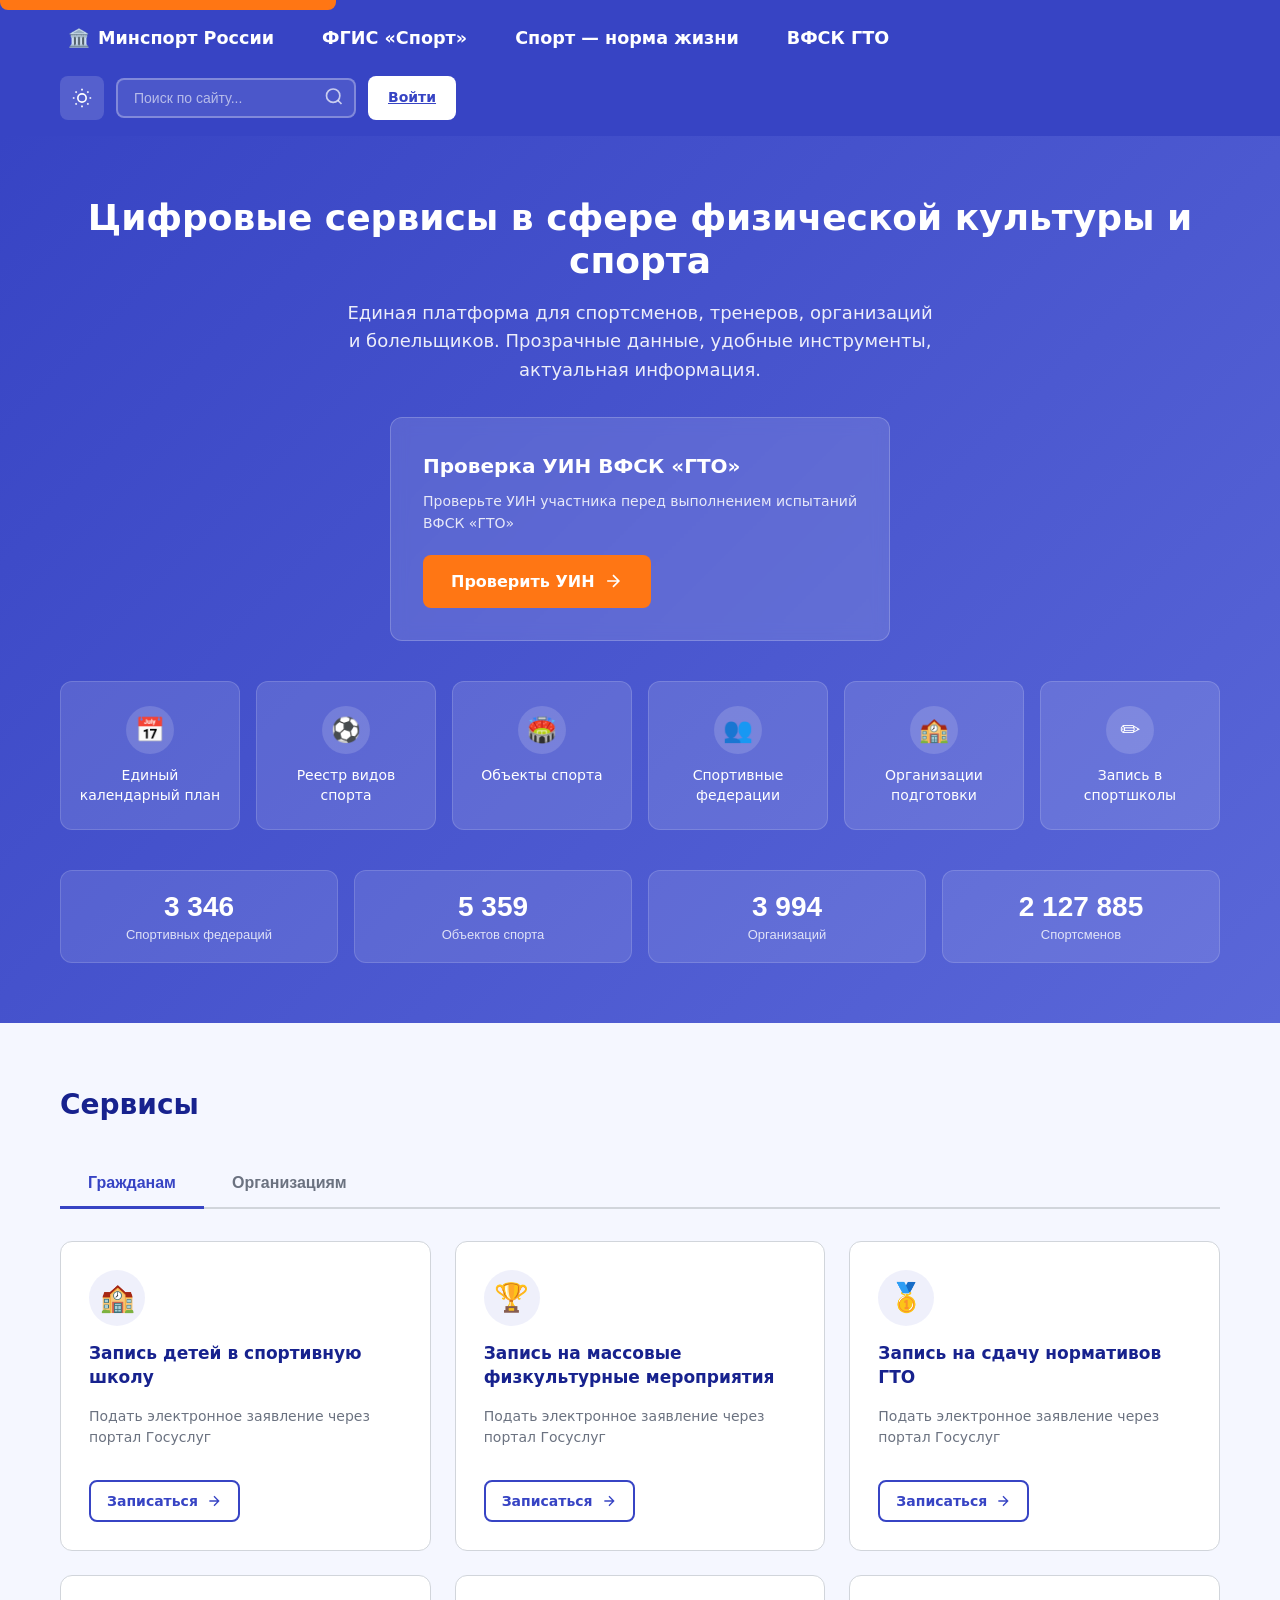
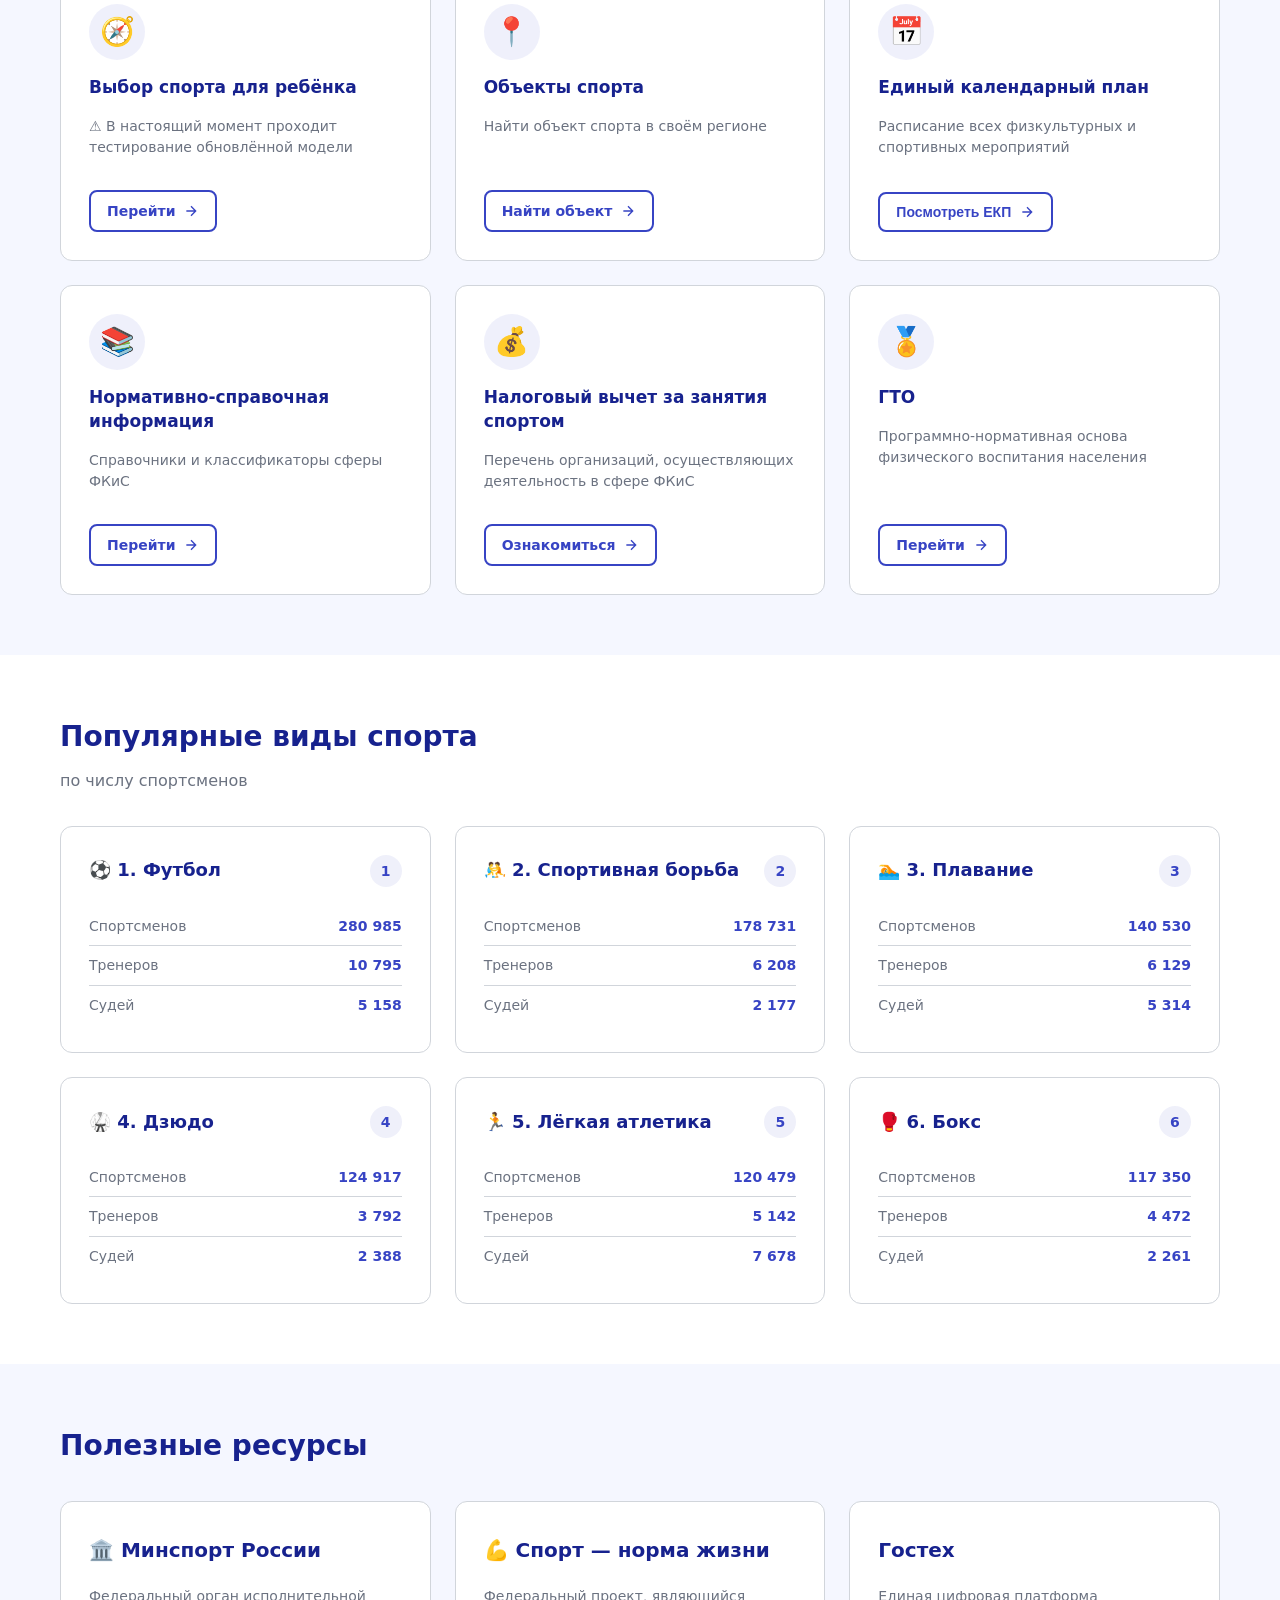
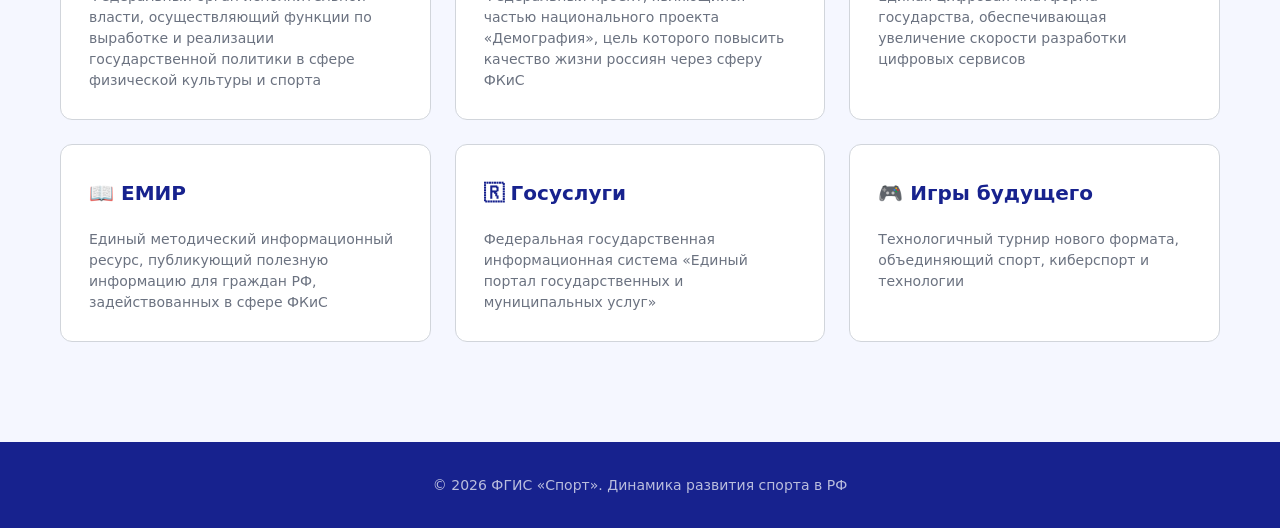
==== commit 475c8bd0: "update branch" ====
--- a/312.html
+++ b/312.html
@@ -1,3851 +1,3186 @@
 <!DOCTYPE html>
 <html lang="ru">
-
 <head>
-  <meta charset="UTF-8">
-  <meta name="viewport" content="width=device-width, initial-scale=1.0">
-  <title>ФГИС «Спорт» — Цифровые сервисы в сфере физической культуры и спорта</title>
-  <meta name="description"
-    content="Единая платформа для спортсменов, тренеров, организаций и болельщиков. Календарь мероприятий, реестры, запись в спортшколы.">
-
-  <style>
-    :root {
-      --color-primary: #3744C4;
-      --color-primary-dark: #2a36a3;
-      --color-accent: #FF7614;
-      --color-accent-hover: #e66a12;
-      --color-bg: #F5F7FF;
-      --color-surface: #FFFFFF;
-      --color-text-main: #17228E;
-      --color-text-muted: #6B7280;
-      --color-success: #10B981;
-      --color-error: #EF4444;
-      --color-border: #D1D5DB;
-      --radius-sm: 6px;
-      --radius-md: 12px;
-      --radius-btn: 8px;
-      --shadow-card: 0 4px 6px rgba(0, 0, 0, 0.05);
-      --shadow-focus: 0 0 0 3px rgba(55, 68, 196, 0.2);
-      --focus-outline: 2px solid var(--color-primary);
-      --font-stack: Inter, system-ui, -apple-system, 'Segoe UI', Roboto, sans-serif;
-      --transition-fast: 150ms ease;
-    }
-
-    [data-theme="dark"] {
-      --color-primary: #4a5aa8;
-      --color-primary-dark: #2d3a7a;
-      --color-accent: #FF8A3D;
-      --color-accent-hover: #FF7614;
-      --color-bg: #0f172a;
-      --color-surface: #1e293b;
-      --color-text-main: #e2e8f0;
-      --color-text-muted: #94a3b8;
-      --color-success: #34d399;
-      --color-error: #f87171;
-      --color-border: #334155;
-      --shadow-card: 0 4px 6px rgba(0, 0, 0, 0.3);
-      --shadow-focus: 0 0 0 3px rgba(92, 107, 218, 0.4);
-    }
-
-    [data-theme="contrast"] {
-      --color-primary: #000000;
-      --color-primary-dark: #000000;
-      --color-accent: #FFFF00;
-      --color-accent-hover: #CCCCCC;
-      --color-bg: #000000;
-      --color-surface: #000000;
-      --color-text-main: #FFFFFF;
-      --color-text-muted: #FFFFFF;
-      --color-success: #00FF00;
-      --color-error: #FF0000;
-      --color-border: #FFFFFF;
-      --shadow-card: none;
-      --shadow-focus: 0 0 0 3px #FFFF00;
-    }
-
-    [data-theme="contrast"] .hero {
-      background: #000000;
-      border: 2px solid #FFFFFF;
-    }
-
-    [data-theme="contrast"] .stat-card {
-      background: #000000;
-      border: 2px solid #FFFFFF;
-      color: #FFFFFF;
-    }
-
-    [data-theme="contrast"] .stat-card:hover,
-    [data-theme="contrast"] .stat-card:focus-within {
-      background: #1a1a1a;
-      border-color: #FFFF00;
-    }
-
-    [data-theme="contrast"] .stat-number,
-    [data-theme="contrast"] .stat-label {
-      color: #FFFFFF;
-    }
-
-    [data-theme="contrast"] .theme-toggle-btn {
-      background: #000000;
-      border: 2px solid #FFFFFF;
-      color: #FFFFFF;
-    }
-
-    [data-theme="contrast"] .theme-toggle-btn:hover {
-      border-color: #FFFF00;
-    }
-
-    [data-theme="contrast"] .btn-primary {
-      background: #000000;
-      border: 2px solid #FFFFFF;
-      color: #FFFFFF;
-    }
-
-    [data-theme="contrast"] .btn-primary:hover {
-      border-color: #FFFF00;
-      color: #FFFF00;
-    }
-
-    *,
-    *::before,
-    *::after {
-      box-sizing: border-box;
-      margin: 0;
-      padding: 0;
-    }
-
-    html {
-      scroll-behavior: smooth;
-    }
-
-    header {
-      transition: transform 0.3s ease-in-out;
-      position: sticky;
-      top: 0;
-      z-index: 1000;
-      will-change: transform;
-      backface-visibility: hidden;
-      -webkit-backface-visibility: hidden;
-    }
-
-    .header-hidden {
-      transform: translateY(-100%);
-    }
-
-    @media (prefers-reduced-motion: reduce) {
-
-      *,
-      *::before,
-      *::after {
-        animation-duration: 0.01ms !important;
-        transition-duration: 0.01ms !important;
-        scroll-behavior: auto !important;
-      }
-    }
-
-    body {
-      font-family: var(--font-stack);
-      font-size: 16px;
-      line-height: 1.6;
-      color: var(--color-text-main);
-      background: var(--color-bg);
-      -webkit-font-smoothing: antialiased;
-    }
-
-    .skip-link {
-      position: absolute;
-      top: -40px;
-      left: 0;
-      background: var(--color-accent);
-      color: #fff;
-      padding: 12px 24px;
-      z-index: 10000;
-      text-decoration: none;
-      font-weight: 600;
-      border-radius: 0 0 var(--radius-btn) var(--radius-btn);
-      transition: top var(--transition-fast);
-    }
-
-    .skip-link:focus {
-      top: 0;
-      outline: var(--focus-outline);
-      outline-offset: 2px;
-    }
-
-    .visually-hidden {
-      position: absolute !important;
-      width: 1px !important;
-      height: 1px !important;
-      padding: 0 !important;
-      margin: -1px !important;
-      overflow: hidden !important;
-      clip: rect(0, 0, 0, 0) !important;
-      white-space: nowrap !important;
-      border: 0 !important;
-    }
-
-    :focus-visible {
-      outline: var(--focus-outline);
-      outline-offset: 2px;
-    }
-
-    :focus:not(:focus-visible) {
-      outline: none;
-    }
-
-    body.mouse-focus :focus:not(:focus-visible) {
-      outline: none;
-    }
-
-    [data-theme="dark"] body {
-      background: var(--color-bg);
-      color: var(--color-text-main);
-    }
-
-    [data-theme="dark"] .site-header {
-      background: var(--color-primary);
-    }
-
-    [data-theme="dark"] .search-box input {
-      background: rgba(255, 255, 255, 0.1);
-      border-color: rgba(255, 255, 255, 0.3);
-    }
-
-    [data-theme="dark"] .btn-login {
-      background: var(--color-surface);
-      color: var(--color-text-main);
-    }
-
-    [data-theme="dark"] .service-card {
-      background: var(--color-surface);
-      border-color: var(--color-border);
-    }
-
-    [data-theme="dark"] .event-card {
-      background: var(--color-surface);
-      border-color: var(--color-border);
-    }
-
-    [data-theme="dark"] .filters-panel {
-      background: var(--color-surface);
-      border-color: var(--color-border);
-    }
-
-    [data-theme="dark"] .calendar-wrapper {
-      background: var(--color-surface);
-      border-color: var(--color-border);
-    }
-
-    [data-theme="dark"] .cal-nav-btn {
-      background: var(--color-surface);
-      border-color: var(--color-border);
-    }
-
-    [data-theme="dark"] .quick-link-card {
-      background: var(--color-surface);
-      border-color: var(--color-border);
-    }
-
-    [data-theme="dark"] .sport-card {
-      background: var(--color-surface);
-      border-color: var(--color-border);
-    }
-
-    [data-theme="dark"] .tab-btn {
-      color: var(--color-text-muted);
-    }
-
-    [data-theme="dark"] .tab-btn[aria-selected="true"] {
-      color: var(--color-primary);
-    }
-
-    .container {
-      width: 100%;
-      max-width: 1200px;
-      margin: 0 auto;
-      padding: 0 20px;
-    }
-
-    .site-header {
-      background: var(--color-primary);
-      color: #fff;
-      padding: 16px 0;
-      position: sticky;
-      top: 0;
-      z-index: 100;
-      transition: transform 0.3s ease-in-out, background-color var(--transition-fast);
-    }
-
-    [data-theme="dark"] .site-header {
-      background: var(--color-primary-dark);
-    }
-
-    [data-theme="contrast"] .site-header {
-      background: #000000;
-      border-bottom: 2px solid #FFFFFF;
-    }
-
-    .theme-toggle-btn {
-      background: rgba(255, 255, 255, 0.15);
-      border: none;
-      color: #fff;
-      width: 44px;
-      height: 44px;
-      border-radius: var(--radius-btn);
-      cursor: pointer;
-      display: flex;
-      align-items: center;
-      justify-content: center;
-      transition: background var(--transition-fast);
-      min-height: 44px;
-      min-width: 44px;
-    }
-
-    .theme-toggle-btn:hover {
-      background: rgba(255, 255, 255, 0.25);
-    }
-
-    .theme-toggle-btn:focus-visible {
-      outline: 2px solid #fff;
-      outline-offset: 2px;
-    }
-
-    [data-theme="dark"] .theme-toggle-btn {
-      background: rgba(255, 255, 255, 0.1);
-    }
-
-    [data-theme="dark"] .theme-toggle-btn:hover {
-      background: rgba(255, 255, 255, 0.2);
-    }
-
-    [data-theme="contrast"] .theme-toggle-btn {
-      background: #000000;
-      border: 2px solid #FFFFFF;
-      color: #FFFFFF;
-    }
-
-    [data-theme="contrast"] .theme-toggle-btn:hover {
-      background: #FFFF00;
-      color: #000000;
-      border-color: #FFFF00;
-    }
-
-    .header-inner {
-      display: flex;
-      align-items: center;
-      justify-content: space-between;
-      flex-wrap: wrap;
-      gap: 16px;
-    }
-
-    .logo-group {
-      display: flex;
-      align-items: center;
-      gap: 16px;
-      flex-wrap: wrap;
-    }
-
-    .logo-link {
-      display: flex;
-      align-items: center;
-      gap: 8px;
-      color: #fff;
-      text-decoration: none;
-      font-weight: 700;
-      font-size: 1.1rem;
-      padding: 8px;
-      border-radius: var(--radius-btn);
-      transition: background var(--transition-fast);
-    }
-
-    .logo-link:hover,
-    .logo-link:focus {
-      background: rgba(255, 255, 255, 0.15);
-    }
-
-    .logo-link .divider {
-      width: 1px;
-      height: 24px;
-      background: rgba(255, 255, 255, 0.3);
-    }
-
-    .header-actions {
-      display: flex;
-      gap: 12px;
-      align-items: center;
-    }
-
-    .search-box {
-      position: relative;
-    }
-
-    .search-box input {
-      padding: 10px 40px 10px 16px;
-      border-radius: var(--radius-btn);
-      border: 2px solid rgba(255, 255, 255, 0.3);
-      background: rgba(255, 255, 255, 0.1);
-      color: #fff;
-      font-size: 14px;
-      width: 240px;
-      transition: border-color var(--transition-fast), background var(--transition-fast);
-    }
-
-    .search-box input::placeholder {
-      color: rgba(255, 255, 255, 0.7);
-    }
-
-    .search-box input:focus {
-      border-color: #fff;
-      background: rgba(255, 255, 255, 0.2);
-      outline: none;
-    }
-
-    [data-theme="dark"] .search-box input {
-      background: rgba(255, 255, 255, 0.1);
-      border-color: rgba(255, 255, 255, 0.3);
-      color: #fff;
-    }
-
-    [data-theme="dark"] .search-box input::placeholder {
-      color: rgba(255, 255, 255, 0.6);
-    }
-
-    [data-theme="dark"] .search-box input:focus {
-      background: rgba(255, 255, 255, 0.15);
-      border-color: #fff;
-    }
-
-    [data-theme="contrast"] .search-box input {
-      background: #000000;
-      color: #FFFFFF;
-      border-color: #FFFFFF;
-    }
-
-    [data-theme="contrast"] .search-box input::placeholder {
-      color: #AAAAAA;
-    }
-
-    [data-theme="contrast"] .search-box input:focus {
-      background: #1a1a1a;
-      border-color: #FFFF00;
-    }
-
-    .search-box button {
-      position: absolute;
-      right: 4px;
-      top: 50%;
-      transform: translateY(-50%);
-      background: none;
-      border: none;
-      color: rgba(255, 255, 255, 0.7);
-      cursor: pointer;
-      padding: 8px;
-      border-radius: var(--radius-btn);
-    }
-
-    .search-box button:hover {
-      color: #fff;
-    }
-
-    .btn-login {
-      background: #fff;
-      color: var(--color-primary);
-      border: none;
-      padding: 10px 20px;
-      border-radius: var(--radius-btn);
-      font-weight: 600;
-      cursor: pointer;
-      transition: background var(--transition-fast);
-      font-size: 14px;
-      min-height: 44px;
-    }
-
-    .btn-login:hover {
-      background: #f0f0f0;
-    }
-
-    [data-theme="dark"] .btn-login {
-      background: var(--color-surface);
-      color: #fff;
-      border: 1px solid var(--color-border);
-    }
-
-    [data-theme="dark"] .btn-login:hover {
-      background: rgba(255, 255, 255, 0.1);
-    }
-
-    [data-theme="contrast"] .btn-login {
-      background: #000000;
-      color: #FFFFFF;
-      border: 2px solid #FFFFFF;
-    }
-
-    [data-theme="contrast"] .btn-login:hover {
-      background: #FFFF00;
-      color: #000000;
-      border-color: #FFFF00;
-    }
-
-    .hero {
-      background: linear-gradient(135deg, var(--color-primary) 0%, #5a67d8 100%);
-      color: #fff;
-      padding: 60px 0;
-      text-align: center;
-    }
-
-    [data-theme="dark"] .hero {
-      background: linear-gradient(135deg, var(--color-primary-dark) 0%, #3d4a8a 100%);
-    }
-
-    [data-theme="contrast"] .hero {
-      background: #000000;
-      border-bottom: 2px solid #FFFFFF;
-    }
-
-    .hero h1 {
-      font-size: clamp(24px, 4vw, 36px);
-      font-weight: 700;
-      margin-bottom: 16px;
-      line-height: 1.2;
-    }
-
-    .hero-subtitle {
-      font-size: 18px;
-      max-width: 600px;
-      margin: 0 auto 32px;
-      opacity: 0.9;
-    }
-
-    .uin-widget {
-      background: rgba(255, 255, 255, 0.12);
-      backdrop-filter: blur(8px);
-      border: 1px solid rgba(255, 255, 255, 0.2);
-      border-radius: var(--radius-md);
-      padding: 32px;
-      max-width: 500px;
-      margin: 0 auto 40px;
-      text-align: left;
-    }
-
-    .uin-widget h2 {
-      font-size: 20px;
-      margin-bottom: 8px;
-    }
-
-    .uin-widget p {
-      font-size: 14px;
-      opacity: 0.9;
-      margin-bottom: 20px;
-    }
-
-    [data-theme="dark"] .uin-widget {
-      background: rgba(255, 255, 255, 0.08);
-      border-color: rgba(255, 255, 255, 0.15);
-    }
-
-    [data-theme="dark"] .uin-widget h2,
-    [data-theme="dark"] .uin-widget p {
-      opacity: 1;
-    }
-
-    [data-theme="contrast"] .uin-widget {
-      background: #000000;
-      border-color: #FFFFFF;
-      border-width: 2px;
-    }
-
-    [data-theme="contrast"] .uin-widget h2,
-    [data-theme="contrast"] .uin-widget p {
-      color: #FFFFFF;
-      opacity: 1;
-    }
-
-    .btn-uin {
-      display: inline-flex;
-      align-items: center;
-      gap: 8px;
-      background: var(--color-accent);
-      color: #fff;
-      border: none;
-      padding: 14px 28px;
-      border-radius: var(--radius-btn);
-      font-weight: 600;
-      font-size: 16px;
-      cursor: pointer;
-      transition: background var(--transition-fast);
-      min-height: 48px;
-      text-decoration: none;
-    }
-
-    .btn-uin:hover {
-      background: var(--color-accent-hover);
-    }
-
-    [data-theme="dark"] .btn-uin {
-      background: var(--color-accent);
-    }
-
-    [data-theme="dark"] .btn-uin:hover {
-      background: #ff9c5c;
-    }
-
-    [data-theme="contrast"] .btn-uin {
-      background: #000000;
-      color: #FFFF00;
-      border: 2px solid #FFFF00;
-    }
-
-    [data-theme="contrast"] .btn-uin:hover {
-      background: #FFFF00;
-      color: #000000;
-    }
-
-    .quick-links {
-      display: grid;
-      grid-template-columns: repeat(auto-fit, minmax(180px, 1fr));
-      gap: 16px;
-      margin-bottom: 40px;
-    }
-
-    .quick-link-card {
-      background: rgba(255, 255, 255, 0.12);
-      border: 1px solid rgba(255, 255, 255, 0.15);
-      border-radius: var(--radius-md);
-      padding: 24px 16px;
-      text-decoration: none;
-      color: #fff;
-      text-align: center;
-      transition: background var(--transition-fast), transform var(--transition-fast);
-      display: flex;
-      flex-direction: column;
-      align-items: center;
-      gap: 12px;
-      min-height: 120px;
-    }
-
-    .quick-link-card:hover {
-      background: rgba(255, 255, 255, 0.22);
-      transform: translateY(-2px);
-    }
-
-    [data-theme="dark"] .quick-link-card {
-      background: rgba(255, 255, 255, 0.08);
-      border-color: rgba(255, 255, 255, 0.15);
-    }
-
-    [data-theme="dark"] .quick-link-card:hover {
-      background: rgba(255, 255, 255, 0.15);
-    }
-
-    [data-theme="contrast"] .quick-link-card {
-      background: #000000;
-      border-color: #FFFFFF;
-      border-width: 2px;
-    }
-
-    [data-theme="contrast"] .quick-link-card:hover {
-      background: #1a1a1a;
-      border-color: #FFFF00;
-    }
-
-    .quick-link-icon {
-      width: 48px;
-      height: 48px;
-      display: flex;
-      align-items: center;
-      justify-content: center;
-      background: rgba(255, 255, 255, 0.15);
-      border-radius: 50%;
-      font-size: 24px;
-    }
-
-    [data-theme="dark"] .quick-link-icon {
-      background: rgba(255, 255, 255, 0.1);
-    }
-
-    [data-theme="contrast"] .quick-link-icon {
-      background: #000000;
-      border: 2px solid #FFFFFF;
-    }
-
-    .quick-link-text {
-      font-size: 14px;
-      font-weight: 500;
-      line-height: 1.4;
-    }
-
-    .stats-grid {
-      display: grid;
-      grid-template-columns: repeat(auto-fit, minmax(140px, 1fr));
-      gap: 16px;
-    }
-
-    .stat-card {
-      background: rgba(255, 255, 255, 0.1);
-      border: 1px solid rgba(255, 255, 255, 0.15);
-      padding: 20px;
-      border-radius: var(--radius-md);
-      text-align: center;
-      cursor: pointer;
-      transition: all var(--transition-fast);
-      color: #fff;
-    }
-
-    .stat-card:hover,
-    .stat-card:focus-within {
-      background: rgba(255, 255, 255, 0.2);
-      transform: translateY(-2px);
-    }
-
-    .stat-card:focus-visible {
-      outline: 2px solid #fff;
-      outline-offset: 2px;
-    }
-
-    [data-theme="dark"] .stat-card {
-      background: rgba(255, 255, 255, 0.08);
-      border-color: rgba(255, 255, 255, 0.15);
-    }
-
-    [data-theme="dark"] .stat-card:hover,
-    [data-theme="dark"] .stat-card:focus-within {
-      background: rgba(255, 255, 255, 0.15);
-    }
-
-    [data-theme="contrast"] .stat-card {
-      background: #000000;
-      border-color: #FFFFFF;
-      border-width: 2px;
-    }
-
-    [data-theme="contrast"] .stat-card:hover,
-    [data-theme="contrast"] .stat-card:focus-within {
-      background: #1a1a1a;
-      border-color: #FFFF00;
-    }
-
-    .stat-number {
-      display: block;
-      font-size: 28px;
-      font-weight: 700;
-      margin-bottom: 4px;
-      pointer-events: none;
-      color: #fff;
-    }
-
-    .stat-label {
-      font-size: 13px;
-      opacity: 0.9;
-      pointer-events: none;
-      color: #fff;
-    }
-
-    .section {
-      padding: 60px 0;
-    }
-
-    .section-title {
-      font-size: 28px;
-      font-weight: 700;
-      margin-bottom: 32px;
-      color: var(--color-text-main);
-    }
-
-    .tabs-nav {
-      display: flex;
-      border-bottom: 2px solid var(--color-border);
-      margin-bottom: 32px;
-      gap: 0;
-    }
-
-    .tab-btn {
-      padding: 14px 28px;
-      background: none;
-      border: none;
-      border-bottom: 3px solid transparent;
-      margin-bottom: -2px;
-      font-size: 16px;
-      font-weight: 600;
-      color: var(--color-text-muted);
-      cursor: pointer;
-      transition: color var(--transition-fast), border-color var(--transition-fast);
-      min-height: 48px;
-    }
-
-    .tab-btn:hover {
-      color: var(--color-primary);
-    }
-
-    .tab-btn[aria-selected="true"] {
-      color: var(--color-primary);
-      border-bottom-color: var(--color-primary);
-    }
-
-    [data-theme="dark"] .tab-btn {
-      color: var(--color-text-muted);
-    }
-
-    [data-theme="dark"] .tab-btn:hover {
-      color: #fff;
-    }
-
-    [data-theme="dark"] .tab-btn[aria-selected="true"] {
-      color: #fff;
-      border-bottom-color: var(--color-primary);
-    }
-
-    [data-theme="contrast"] .tab-btn {
-      color: #FFFFFF;
-      border-bottom-color: #333;
-    }
-
-    [data-theme="contrast"] .tab-btn:hover {
-      color: #FFFF00;
-    }
-
-    [data-theme="contrast"] .tab-btn[aria-selected="true"] {
-      color: #FFFF00;
-      border-bottom-color: #FFFF00;
-    }
-
-    .tab-panel {
-      display: none;
-    }
-
-    .tab-panel.active {
-      display: block;
-    }
-
-    .cards-grid {
-      display: grid;
-      grid-template-columns: repeat(auto-fill, minmax(320px, 1fr));
-      gap: 24px;
-    }
-
-    .service-card {
-      background: var(--color-surface);
-      border: 1px solid var(--color-border);
-      border-radius: var(--radius-md);
-      padding: 28px;
-      display: flex;
-      flex-direction: column;
-      gap: 16px;
-      transition: box-shadow var(--transition-fast);
-      position: relative;
-    }
-
-    .service-card:hover {
-      box-shadow: 0 8px 16px rgba(0, 0, 0, 0.08);
-    }
-
-    [data-theme="dark"] .service-card {
-      background: var(--color-surface);
-      border-color: var(--color-border);
-    }
-
-    [data-theme="dark"] .service-card:hover {
-      box-shadow: 0 8px 16px rgba(0, 0, 0, 0.4);
-    }
-
-    [data-theme="contrast"] .service-card {
-      background: #000000;
-      border-color: #FFFFFF;
-      border-width: 2px;
-    }
-
-    [data-theme="contrast"] .service-card:hover {
-      box-shadow: 0 0 0 2px #FFFF00;
-    }
-
-    .service-card-icon {
-      width: 56px;
-      height: 56px;
-      display: flex;
-      align-items: center;
-      justify-content: center;
-      background: rgba(55, 68, 196, 0.08);
-      border-radius: 50%;
-      font-size: 28px;
-      flex-shrink: 0;
-    }
-
-    [data-theme="dark"] .service-card-icon {
-      background: rgba(92, 107, 218, 0.2);
-    }
-
-    [data-theme="contrast"] .service-card-icon {
-      background: #000000;
-      border: 2px solid #FFFFFF;
-    }
-
-    .service-card h3 {
-      font-size: 17px;
-      font-weight: 600;
-      line-height: 1.4;
-    }
-
-    .service-card p {
-      font-size: 14px;
-      color: var(--color-text-muted);
-      line-height: 1.5;
-    }
-
-    .service-card .card-action {
-      margin-top: auto;
-      padding-top: 16px;
-    }
-
-    .btn {
-      display: inline-flex;
-      align-items: center;
-      gap: 8px;
-      padding: 12px 24px;
-      border-radius: var(--radius-btn);
-      font-weight: 600;
-      font-size: 15px;
-      cursor: pointer;
-      transition: all var(--transition-fast);
-      min-height: 48px;
-      text-decoration: none;
-      border: 2px solid transparent;
-    }
-
-    .btn-primary {
-      background: var(--color-primary);
-      color: #fff;
-    }
-
-    .btn-primary:hover {
-      background: var(--color-primary-dark);
-    }
-
-    [data-theme="dark"] .btn-primary {
-      background: var(--color-primary);
-    }
-
-    [data-theme="dark"] .btn-primary:hover {
-      background: #5a6bc4;
-    }
-
-    [data-theme="contrast"] .btn-primary {
-      background: #000000;
-      color: #FFFF00;
-      border: 2px solid #FFFF00;
-    }
-
-    [data-theme="contrast"] .btn-primary:hover {
-      background: #FFFF00;
-      color: #000000;
-    }
-
-    .btn-outline {
-      background: transparent;
-      border-color: var(--color-primary);
-      color: var(--color-primary);
-    }
-
-    .btn-outline:hover {
-      background: rgba(55, 68, 196, 0.06);
-    }
-
-    [data-theme="dark"] .btn-outline {
-      border-color: #fff;
-      color: #fff;
-    }
-
-    [data-theme="dark"] .btn-outline:hover {
-      background: rgba(255, 255, 255, 0.1);
-    }
-
-    [data-theme="contrast"] .btn-outline {
-      background: transparent;
-      border-color: #FFFFFF;
-      color: #FFFFFF;
-      border-width: 2px;
-    }
-
-    [data-theme="contrast"] .btn-outline:hover {
-      background: #FFFF00;
-      color: #000000;
-      border-color: #FFFF00;
-    }
-
-    .btn-sm {
-      padding: 8px 16px;
-      font-size: 14px;
-      min-height: 40px;
-    }
-
-    .btn-link {
-      background: none;
-      border: none;
-      color: var(--color-primary);
-      padding: 8px 0;
-      font-weight: 600;
-      font-size: 15px;
-      cursor: pointer;
-      display: inline-flex;
-      align-items: center;
-      gap: 4px;
-    }
-
-    .btn-link:hover {
-      color: var(--color-primary-dark);
-    }
-
-    .btn-link svg {
-      transition: transform var(--transition-fast);
-    }
-
-    .btn-link:hover svg {
-      transform: translateX(4px);
-    }
-
-    .page {
-      display: none;
-    }
-
-    .page.active {
-      display: block;
-    }
-
-    .page-header {
-      padding: 32px 0 0;
-    }
-
-    .back-btn {
-      display: inline-flex;
-      align-items: center;
-      gap: 8px;
-      color: var(--color-primary);
-      text-decoration: none;
-      font-weight: 500;
-      font-size: 15px;
-      padding: 8px;
-      margin: -8px;
-      border-radius: var(--radius-btn);
-      transition: background var(--transition-fast);
-    }
-
-    .back-btn:hover {
-      background: rgba(55, 68, 196, 0.06);
-    }
-
-    [data-theme="dark"] .back-btn {
-      color: #fff;
-    }
-
-    [data-theme="dark"] .back-btn:hover {
-      background: rgba(255, 255, 255, 0.1);
-    }
-
-    [data-theme="contrast"] .back-btn {
-      color: #FFFFFF;
-    }
-
-    [data-theme="contrast"] .back-btn:hover {
-      background: #FFFF00;
-      color: #000000;
-    }
-
-    .page-title {
-      font-size: clamp(22px, 3.5vw, 32px);
-      font-weight: 700;
-      margin: 24px 0 32px;
-      line-height: 1.3;
-    }
-
-    .filters-toggle-btn {
-      display: inline-flex;
-      align-items: center;
-      gap: 8px;
-      background: var(--color-surface);
-      border: 2px solid var(--color-primary);
-      color: var(--color-primary);
-      padding: 12px 24px;
-      border-radius: 100px;
-      font-weight: 600;
-      font-size: 15px;
-      cursor: pointer;
-      transition: all var(--transition-fast);
-      margin-bottom: 24px;
-      min-height: 48px;
-    }
-
-    .filters-toggle-btn:hover {
-      background: rgba(55, 68, 196, 0.06);
-    }
-
-    .filters-toggle-btn[aria-expanded="true"] .chevron {
-      transform: rotate(180deg);
-    }
-
-    [data-theme="dark"] .filters-toggle-btn {
-      border-color: #fff;
-      color: #fff;
-    }
-
-    [data-theme="dark"] .filters-toggle-btn:hover {
-      background: rgba(255, 255, 255, 0.1);
-    }
-
-    [data-theme="contrast"] .filters-toggle-btn {
-      background: #000000;
-      border-color: #FFFFFF;
-      color: #FFFFFF;
-    }
-
-    [data-theme="contrast"] .filters-toggle-btn:hover {
-      background: #1a1a1a;
-      border-color: #FFFF00;
-      color: #FFFF00;
-    }
-
-    .chevron {
-      transition: transform var(--transition-fast);
-    }
-
-    .filters-panel {
-      background: var(--color-surface);
-      border: 1px solid var(--color-border);
-      border-radius: var(--radius-md);
-      padding: 28px;
-      margin-bottom: 32px;
-      display: none;
-    }
-
-    .filters-panel.open {
-      display: block;
-    }
-
-    [data-theme="dark"] .filters-panel {
-      background: var(--color-surface);
-      border-color: var(--color-border);
-    }
-
-    [data-theme="contrast"] .filters-panel {
-      background: #000000;
-      border-color: #FFFFFF;
-      border-width: 2px;
-    }
-
-    .filters-grid {
-      display: grid;
-      grid-template-columns: repeat(auto-fit, minmax(200px, 1fr));
-      gap: 20px;
-      margin-bottom: 24px;
-    }
-
-    .form-group label {
-      display: block;
-      font-weight: 600;
-      font-size: 14px;
-      margin-bottom: 8px;
-      color: var(--color-text-main);
-    }
-
-    .form-select,
-    .form-input,
-    .form-date {
-      width: 100%;
-      padding: 10px 14px;
-      border: 1px solid var(--color-border);
-      border-radius: var(--radius-sm);
-      font-size: 15px;
-      background: var(--color-surface);
-      color: var(--color-text-main);
-      transition: border-color var(--transition-fast), box-shadow var(--transition-fast);
-      min-height: 44px;
-    }
-
-    .form-select:focus,
-    .form-input:focus,
-    .form-date:focus {
-      border-color: var(--color-primary);
-      box-shadow: var(--shadow-focus);
-      outline: none;
-    }
-
-    [data-theme="dark"] .form-select,
-    [data-theme="dark"] .form-input,
-    [data-theme="dark"] .form-date {
-      background: var(--color-surface);
-      color: var(--color-text-main);
-    }
-
-    [data-theme="contrast"] .form-select,
-    [data-theme="contrast"] .form-input,
-    [data-theme="contrast"] .form-date {
-      background: #000000;
-      color: #FFFFFF;
-      border-color: #FFFFFF;
-    }
-
-    .filters-actions {
-      display: flex;
-      gap: 12px;
-      flex-wrap: wrap;
-    }
-
-    .calendar-wrapper {
-      background: var(--color-surface);
-      border: 1px solid var(--color-border);
-      border-radius: var(--radius-md);
-      padding: 24px;
-      margin-bottom: 32px;
-    }
-
-    [data-theme="dark"] .calendar-wrapper {
-      background: var(--color-surface);
-      border-color: var(--color-border);
-    }
-
-    [data-theme="contrast"] .calendar-wrapper {
-      background: #000000;
-      border-color: #FFFFFF;
-      border-width: 2px;
-    }
-
-    .calendar-header {
-      display: flex;
-      align-items: center;
-      justify-content: center;
-      gap: 16px;
-      margin-bottom: 24px;
-    }
-
-    .calendar-header h3 {
-      font-size: 18px;
-      font-weight: 600;
-      min-width: 160px;
-      text-align: center;
-    }
-
-    .cal-nav-btn {
-      width: 40px;
-      height: 40px;
-      display: flex;
-      align-items: center;
-      justify-content: center;
-      border: 1px solid var(--color-border);
-      border-radius: 50%;
-      background: var(--color-surface);
-      cursor: pointer;
-      font-size: 18px;
-      color: var(--color-primary);
-      transition: all var(--transition-fast);
-    }
-
-    .cal-nav-btn:hover {
-      background: rgba(55, 68, 196, 0.06);
-      border-color: var(--color-primary);
-    }
-
-    [data-theme="dark"] .cal-nav-btn {
-      background: var(--color-surface);
-      color: var(--color-primary);
-    }
-
-    [data-theme="dark"] .cal-nav-btn:hover {
-      background: rgba(92, 107, 218, 0.2);
-    }
-
-    [data-theme="contrast"] .cal-nav-btn {
-      background: #000000;
-      color: #FFFFFF;
-      border-color: #FFFFFF;
-    }
-
-    [data-theme="contrast"] .cal-nav-btn:hover {
-      background: #FFFF00;
-      color: #000000;
-      border-color: #FFFF00;
-    }
-
-    .calendar-grid {
-      display: grid;
-      grid-template-columns: repeat(7, 1fr);
-      gap: 4px;
-    }
-
-    .cal-day-header {
-      text-align: center;
-      font-size: 13px;
-      font-weight: 600;
-      color: var(--color-text-muted);
-      padding: 8px 0;
-    }
-
-    [data-theme="dark"] .cal-day-header {
-      color: #fff;
-      opacity: 0.9;
-    }
-
-    [data-theme="contrast"] .cal-day-header {
-      color: #FFFFFF;
-    }
-
-    .cal-day {
-      text-align: center;
-      padding: 10px 4px;
-      border-radius: 50%;
-      cursor: pointer;
-      font-size: 15px;
-      transition: all var(--transition-fast);
-      border: 2px solid transparent;
-      min-width: 40px;
-      min-height: 40px;
-      display: flex;
-      align-items: center;
-      justify-content: center;
-      margin: 0 auto;
-      color: var(--color-text-main);
-    }
-
-    .cal-day:hover {
-      background: rgba(55, 68, 196, 0.08);
-    }
-
-    .cal-day:focus-visible {
-      border-color: var(--color-primary);
-      background: rgba(55, 68, 196, 0.1);
-    }
-
-    .cal-day.other-month {
-      color: var(--color-text-muted);
-      opacity: 0.5;
-    }
-
-    .cal-day.today {
-      font-weight: 700;
-      background: rgba(55, 68, 196, 0.1);
-      color: var(--color-primary);
-    }
-
-    .cal-day.has-event {
-      background: rgba(255, 118, 20, 0.12);
-      color: var(--color-accent);
-      font-weight: 600;
-    }
-
-    .cal-day.has-event:hover {
-      background: rgba(255, 118, 20, 0.2);
-    }
-
-    .cal-day.selected {
-      background: var(--color-primary);
-      color: #fff;
-    }
-
-    [data-theme="dark"] .cal-day {
-      color: var(--color-text-main);
-    }
-
-    [data-theme="dark"] .cal-day:hover {
-      background: rgba(92, 107, 218, 0.2);
-    }
-
-    [data-theme="dark"] .cal-day.today {
-      background: rgba(92, 107, 218, 0.25);
-      color: #fff;
-    }
-
-    [data-theme="dark"] .cal-day.has-event {
-      background: rgba(255, 138, 61, 0.25);
-      color: #fff;
-    }
-
-    [data-theme="dark"] .cal-day.has-event:hover {
-      background: rgba(255, 138, 61, 0.35);
-    }
-
-    [data-theme="dark"] .cal-day.selected {
-      background: var(--color-primary);
-      color: #fff;
-    }
-
-    [data-theme="contrast"] .cal-day {
-      color: #FFFFFF;
-      border-color: transparent;
-    }
-
-    [data-theme="contrast"] .cal-day:hover {
-      background: #FFFF00;
-      color: #000000;
-    }
-
-    [data-theme="contrast"] .cal-day.today {
-      background: #FFFFFF;
-      color: #000000;
-      border-color: #FFFF00;
-    }
-
-    [data-theme="contrast"] .cal-day.has-event {
-      background: #FFFF00;
-      color: #000000;
-    }
-
-    [data-theme="contrast"] .cal-day.selected {
-      background: #000000;
-      color: #FFFF00;
-      border-color: #FFFF00;
-    }
-
-    .events-list {
-      display: flex;
-      flex-direction: column;
-      gap: 16px;
-    }
-
-    .events-found-label {
-      font-size: 14px;
-      color: var(--color-text-muted);
-      margin-bottom: 16px;
-      font-weight: 500;
-    }
-
-    .event-card {
-      background: var(--color-surface);
-      border: 1px solid var(--color-border);
-      border-left: 4px solid var(--color-accent);
-      border-radius: 0 var(--radius-md) var(--radius-md) 0;
-      padding: 24px;
-      transition: box-shadow var(--transition-fast);
-    }
-
-    .event-card:hover {
-      box-shadow: 0 4px 12px rgba(0, 0, 0, 0.08);
-    }
-
-    .event-card.fizkultura {
-      border-left-color: #0061D9;
-    }
-
-    [data-theme="dark"] .event-card {
-      background: var(--color-surface);
-      border-color: var(--color-border);
-    }
-
-    [data-theme="dark"] .event-card:hover {
-      box-shadow: 0 4px 12px rgba(0, 0, 0, 0.4);
-    }
-
-    [data-theme="dark"] .event-card.fizkultura {
-      border-left-color: #5a8aff;
-    }
-
-    [data-theme="contrast"] .event-card {
-      background: #000000;
-      border-color: #FFFFFF;
-      border-left-width: 6px;
-    }
-
-    [data-theme="contrast"] .event-card.fizkultura {
-      border-left-color: #00FFFF;
-    }
-
-    [data-theme="contrast"] .event-card:hover {
-      box-shadow: 0 0 0 2px #FFFF00;
-    }
-
-    .event-top {
-      display: flex;
-      justify-content: space-between;
-      align-items: flex-start;
-      margin-bottom: 12px;
-      flex-wrap: wrap;
-      gap: 8px;
-    }
-
-    .event-badge {
-      display: inline-flex;
-      padding: 4px 12px;
-      border-radius: 4px;
-      font-size: 13px;
-      font-weight: 700;
-    }
-
-    .event-badge.sport {
-      background: rgba(255, 118, 20, 0.15);
-      color: #c25a0f;
-      border: 1px solid rgba(255, 118, 20, 0.3);
-    }
-
-    .event-badge.fizkultura {
-      background: rgba(0, 97, 217, 0.12);
-      color: #004a99;
-      border: 1px solid rgba(0, 97, 217, 0.3);
-    }
-
-    [data-theme="dark"] .event-badge.sport {
-      background: rgba(255, 138, 61, 0.2);
-      color: #ff9a5c;
-      border-color: rgba(255, 138, 61, 0.5);
-    }
-
-    [data-theme="dark"] .event-badge.fizkultura {
-      background: rgba(92, 138, 255, 0.2);
-      color: #8ab4ff;
-      border-color: rgba(92, 138, 255, 0.5);
-    }
-
-    [data-theme="contrast"] .event-badge.sport,
-    [data-theme="contrast"] .event-badge.fizkultura {
-      background: #000000;
-      color: #FFFF00;
-      border-color: #FFFF00;
-      border-width: 2px;
-    }
-
-    .event-badge.sport::after {
-      content: "⚫";
-      margin-left: 6px;
-      font-size: 10px;
-    }
-
-    .event-badge.fizkultura::after {
-      content: "◼";
-      margin-left: 6px;
-      font-size: 10px;
-    }
-
-    [data-theme="contrast"] .event-badge.sport::after,
-    [data-theme="contrast"] .event-badge.fizkultura::after {
-      content: "";
-    }
-
-    .event-ekp {
-      font-size: 13px;
-      color: var(--color-text-muted);
-      font-family: monospace;
-    }
-
-    .event-title {
-      font-size: 18px;
-      font-weight: 700;
-      margin-bottom: 6px;
-    }
-
-    .event-subtitle {
-      font-size: 13px;
-      color: var(--color-text-muted);
-      margin-bottom: 16px;
-    }
-
-    .event-meta {
-      display: flex;
-      flex-wrap: wrap;
-      gap: 16px;
-      margin-bottom: 20px;
-      font-size: 14px;
-    }
-
-    .event-meta-item {
-      display: flex;
-      align-items: center;
-      gap: 6px;
-      color: var(--color-text-muted);
-    }
-
-    .event-meta-item .icon {
-      width: 20px;
-      height: 20px;
-      display: flex;
-      align-items: center;
-      justify-content: center;
-      background: rgba(55, 68, 196, 0.08);
-      border-radius: 50%;
-      font-size: 12px;
-      flex-shrink: 0;
-    }
-
-    [data-theme="dark"] .event-meta-item .icon {
-      background: rgba(92, 107, 218, 0.2);
-    }
-
-    [data-theme="contrast"] .event-meta-item .icon {
-      background: #000000;
-      border: 1px solid #FFFFFF;
-    }
-
-    .sports-grid {
-      display: grid;
-      grid-template-columns: repeat(auto-fill, minmax(300px, 1fr));
-      gap: 24px;
-    }
-
-    .sport-card {
-      background: var(--color-surface);
-      border: 1px solid var(--color-border);
-      border-radius: var(--radius-md);
-      padding: 28px;
-      transition: box-shadow var(--transition-fast);
-      cursor: pointer;
-    }
-
-    .sport-card:hover {
-      box-shadow: 0 4px 12px rgba(0, 0, 0, 0.08);
-    }
-
-    [data-theme="dark"] .sport-card {
-      background: var(--color-surface);
-      border-color: var(--color-border);
-    }
-
-    [data-theme="dark"] .sport-card:hover {
-      box-shadow: 0 4px 12px rgba(0, 0, 0, 0.4);
-    }
-
-    [data-theme="contrast"] .sport-card {
-      background: #000000;
-      border-color: #FFFFFF;
-      border-width: 2px;
-    }
-
-    [data-theme="contrast"] .sport-card:hover {
-      box-shadow: 0 0 0 2px #FFFF00;
-    }
-
-    .sport-card-header {
-      display: flex;
-      align-items: center;
-      justify-content: space-between;
-      margin-bottom: 20px;
-    }
-
-    .sport-card-header h3 {
-      font-size: 18px;
-      font-weight: 700;
-    }
-
-    .sport-rank {
-      width: 32px;
-      height: 32px;
-      display: flex;
-      align-items: center;
-      justify-content: center;
-      background: rgba(55, 68, 196, 0.08);
-      border-radius: 50%;
-      font-weight: 700;
-      font-size: 14px;
-      color: var(--color-primary);
-    }
-
-    [data-theme="dark"] .sport-rank {
-      background: rgba(92, 107, 218, 0.2);
-      color: #fff;
-    }
-
-    [data-theme="contrast"] .sport-rank {
-      background: #000000;
-      color: #FFFF00;
-      border: 2px solid #FFFF00;
-    }
-
-    .sport-stat {
-      display: flex;
-      justify-content: space-between;
-      padding: 8px 0;
-      border-bottom: 1px solid var(--color-border);
-      font-size: 14px;
-    }
-
-    .sport-stat:last-child {
-      border-bottom: none;
-    }
-
-    .sport-stat-label {
-      color: var(--color-text-muted);
-    }
-
-    .sport-stat-value {
-      font-weight: 700;
-      color: var(--color-primary);
-    }
-
-    [data-theme="dark"] .sport-stat-value {
-      color: #fff;
-    }
-
-    [data-theme="contrast"] .sport-stat-value {
-      color: #FFFF00;
-    }
-
-    .resources-grid {
-      display: grid;
-      grid-template-columns: repeat(auto-fill, minmax(300px, 1fr));
-      gap: 24px;
-    }
-
-    .resource-card {
-      background: var(--color-surface);
-      border: 1px solid var(--color-border);
-      border-radius: var(--radius-md);
-      padding: 28px;
-      display: flex;
-      flex-direction: column;
-      gap: 16px;
-      transition: box-shadow var(--transition-fast);
-      text-decoration: none;
-      color: inherit;
-    }
-
-    .resource-card:hover {
-      box-shadow: 0 4px 12px rgba(0, 0, 0, 0.08);
-    }
-
-    [data-theme="dark"] .resource-card {
-      background: var(--color-surface);
-      border-color: var(--color-border);
-    }
-
-    [data-theme="dark"] .resource-card:hover {
-      box-shadow: 0 4px 12px rgba(0, 0, 0, 0.4);
-    }
-
-    [data-theme="contrast"] .resource-card {
-      background: #000000;
-      border-color: #FFFFFF;
-      border-width: 2px;
-    }
-
-    [data-theme="contrast"] .resource-card:hover {
-      box-shadow: 0 0 0 2px #FFFF00;
-    }
-
-    .resource-logo {
-      height: 40px;
-      display: flex;
-      align-items: center;
-      font-weight: 700;
-      font-size: 20px;
-      color: var(--color-text-main);
-    }
-
-    .resource-card p {
-      font-size: 14px;
-      color: var(--color-text-muted);
-      line-height: 1.5;
-    }
-
-    .sport-input {
-      width: 100%;
-      padding: 10px;
-      border: 2px solid var(--color-border);
-      border-radius: 4px;
-      font-size: 16px;
-      box-sizing: border-box;
-      background: var(--color-surface);
-      color: var(--color-text-main);
-      transition: border-color var(--transition-fast), box-shadow var(--transition-fast);
-    }
-
-    .sport-input:focus {
-      border-color: var(--color-primary);
-      outline: none;
-      box-shadow: var(--shadow-focus);
-    }
-
-    [data-theme="dark"] .sport-input {
-      background: var(--color-surface);
-      color: var(--color-text-main);
-    }
-
-    [data-theme="contrast"] .sport-input {
-      background: #000000;
-      color: #FFFFFF;
-      border-color: #FFFFFF;
-    }
-
-    .sport-listbox {
-      position: absolute;
-      top: 100%;
-      left: 0;
-      right: 0;
-      background: var(--color-surface);
-      border: 1px solid var(--color-border);
-      border-top: none;
-      border-radius: 0 0 4px 4px;
-      max-height: 250px;
-      overflow-y: auto;
-      z-index: 1000;
-      list-style: none;
-      padding: 0;
-      margin: 0;
-      display: none;
-      box-shadow: 0 4px 6px rgba(0, 0, 0, 0.1);
-    }
-
-    [data-theme="dark"] .sport-listbox {
-      box-shadow: 0 4px 6px rgba(0, 0, 0, 0.4);
-    }
-
-    .sport-listbox[aria-hidden="false"] {
-      display: block;
-    }
-
-    .sport-option {
-      padding: 10px 15px;
-      cursor: pointer;
-      border-bottom: 1px solid var(--color-border);
-      color: var(--color-text-main);
-    }
-
-    .sport-option:last-child {
-      border-bottom: none;
-    }
-
-    .sport-option:hover,
-    .sport-option[aria-selected="true"],
-    .sport-option.active {
-      background-color: rgba(55, 68, 196, 0.1);
-      color: var(--color-primary);
-    }
-
-    [data-theme="dark"] .sport-option:hover,
-    [data-theme="dark"] .sport-option[aria-selected="true"],
-    [data-theme="dark"] .sport-option.active {
-      background-color: rgba(92, 107, 218, 0.2);
-      color: #fff;
-    }
-
-    [data-theme="contrast"] .sport-option:hover,
-    [data-theme="contrast"] .sport-option[aria-selected="true"],
-    [data-theme="contrast"] .sport-option.active {
-      background-color: #FFFF00;
-      color: #000000;
-    }
-
-    .no-results {
-      padding: 10px 15px;
-      color: var(--color-text-muted);
-      font-style: italic;
-    }
-
-    .filters-actions {
-      display: flex;
-      justify-content: center;
-      gap: 12px;
-      margin-top: 20px;
-      margin-bottom: 30px;
-    }
-
-    .site-footer {
-      background: var(--color-primary-dark);
-      color: rgba(255, 255, 255, 0.9);
-      padding: 32px 0;
-      text-align: center;
-      font-size: 14px;
-      margin-top: 40px;
-      border-top: 1px solid var(--color-border);
-    }
-
-    [data-theme="dark"] .site-footer {
-      background: #0a1220;
-      color: rgba(255, 255, 255, 0.85);
-    }
-
-    [data-theme="contrast"] .site-footer {
-      background: #000000;
-      color: #FFFFFF;
-      border-color: #FFFFFF;
-    }
-
-    #aria-live-region {
-      position: absolute;
-      width: 1px;
-      height: 1px;
-      overflow: hidden;
-      clip: rect(0, 0, 0, 0);
-    }
-
-
-    .modal-overlay {
-      position: fixed;
-      top: 0;
-      left: 0;
-      right: 0;
-      bottom: 0;
-      background: rgba(0, 0, 0, 0.5);
-      display: flex;
-      align-items: center;
-      justify-content: center;
-      z-index: 1000;
-      padding: 20px;
-      opacity: 0;
-      visibility: hidden;
-      transition: opacity 0.3s ease, visibility 0.3s ease;
-    }
-
-    .modal-overlay.active {
-      opacity: 1;
-      visibility: visible;
-    }
-
-    .modal {
-      background: var(--color-surface);
-      border-radius: var(--radius-md);
-      padding: 32px;
-      max-width: 600px;
-      width: 100%;
-      max-height: 90vh;
-      overflow-y: auto;
-      position: relative;
-      transform: scale(0.9);
-      transition: transform 0.3s ease;
-      border: 1px solid var(--color-border);
-    }
-
-    .modal-overlay.active .modal {
-      transform: scale(1);
-    }
-
-    .modal-close {
-      position: absolute;
-      top: 16px;
-      right: 16px;
-      width: 32px;
-      height: 32px;
-      border: none;
-      background: transparent;
-      cursor: pointer;
-      display: flex;
-      align-items: center;
-      justify-content: center;
-      border-radius: 50%;
-      transition: background var(--transition-fast);
-    }
-
-    .modal-close:hover {
-      background: rgba(0, 0, 0, 0.05);
-    }
-
-    [data-theme="dark"] .modal-close:hover {
-      background: rgba(255, 255, 255, 0.1);
-    }
-
-    .modal-icon {
-      width: 64px;
-      height: 64px;
-      margin: 0 auto 24px;
-      display: flex;
-      align-items: center;
-      justify-content: center;
-      background: rgba(55, 68, 196, 0.08);
-      border-radius: 50%;
-      font-size: 32px;
-    }
-
-    [data-theme="dark"] .modal-icon {
-      background: rgba(92, 107, 218, 0.15);
-    }
-
-    .modal-title {
-      font-size: 24px;
-      font-weight: 700;
-      margin-bottom: 16px;
-      text-align: center;
-      color: var(--color-text-main);
-    }
-
-    .modal-info {
-      display: flex;
-      align-items: flex-start;
-      gap: 12px;
-      padding: 16px;
-      background: rgba(55, 68, 196, 0.05);
-      border-radius: var(--radius-sm);
-      margin-bottom: 24px;
-    }
-
-    [data-theme="dark"] .modal-info {
-      background: rgba(92, 107, 218, 0.15);
-    }
-
-    .modal-info-icon {
-      width: 24px;
-      height: 24px;
-      display: flex;
-      align-items: center;
-      justify-content: center;
-      background: var(--color-primary);
-      color: white;
-      border-radius: 50%;
-      font-size: 14px;
-      flex-shrink: 0;
-    }
-
-    .modal-info-text {
-      font-size: 14px;
-      color: var(--color-text-main);
-    }
-
-    .modal-info-text strong {
-      color: var(--color-primary);
-      font-weight: 700;
-    }
-
-    .modal-description {
-      font-size: 15px;
-      line-height: 1.6;
-      color: var(--color-text-muted);
-      margin-bottom: 24px;
-    }
-
-    .autocomplete-wrapper {
-      position: relative;
-    }
-
-    .autocomplete-dropdown {
-      position: absolute;
-      top: 100%;
-      left: 0;
-      right: 0;
-      background: var(--color-surface);
-      border: 1px solid var(--color-border);
-      border-radius: var(--radius-sm);
-      max-height: 200px;
-      overflow-y: auto;
-      z-index: 10;
-      display: none;
-      box-shadow: 0 4px 6px rgba(0, 0, 0, 0.1);
-    }
-
-    [data-theme="dark"] .autocomplete-dropdown {
-      box-shadow: 0 4px 6px rgba(0, 0, 0, 0.4);
-    }
-
-    .autocomplete-dropdown.active {
-      display: block;
-    }
-
-    .autocomplete-item {
-      padding: 10px 14px;
-      cursor: pointer;
-      transition: background var(--transition-fast);
-      color: var(--color-text-main);
-    }
-
-    .autocomplete-item:hover,
-    .autocomplete-item.active {
-      background: rgba(55, 68, 196, 0.1);
-    }
-
-    [data-theme="dark"] .autocomplete-item:hover,
-    [data-theme="dark"] .autocomplete-item.active {
-      background: rgba(92, 107, 218, 0.2);
-    }
-
-    [data-theme="contrast"] .autocomplete-item:hover,
-    [data-theme="contrast"] .autocomplete-item.active {
-      background: #FFFF00;
-      color: #000000;
-    }
-
-    @media (max-width: 768px) {
-      .header-inner {
-        flex-direction: column;
-        align-items: stretch;
-      }
-
-      .logo-group {
-        justify-content: center;
-      }
-
-      .header-actions {
-        justify-content: center;
-      }
-
-      .search-box input {
-        width: 100%;
-      }
-
-      .quick-links {
-        grid-template-columns: repeat(2, 1fr);
-      }
-
-      .cards-grid {
-        grid-template-columns: 1fr;
-      }
-
-      .filters-grid {
-        grid-template-columns: 1fr;
-      }
-
-      .calendar-grid {
-        gap: 2px;
-      }
-
-      .cal-day {
-        min-width: 32px;
-        min-height: 32px;
-        font-size: 13px;
-        padding: 6px 2px;
-      }
-
-      .event-meta {
-        flex-direction: column;
-        gap: 8px;
-      }
-
-      .sports-grid {
-        grid-template-columns: 1fr;
-      }
-
-      .modal {
-        padding: 24px;
-      }
-    }
-
-    @media (max-width: 480px) {
-      .quick-links {
-        grid-template-columns: 1fr;
-      }
-    }
-  </style>
+    <meta charset="UTF-8">
+    <meta name="viewport" content="width=device-width, initial-scale=1.0">
+    <title>ФГИС «Спорт» — Цифровые сервисы в сфере физической культуры и спорта</title>
+    <meta name="description" content="Единая платформа для спортсменов, тренеров, организаций и болельщиков. Календарь мероприятий, реестры, запись в спортшколы.">
+    
+    <style>
+        /* ===== RESET & VARIABLES ===== */
+        :root {
+            --color-primary: #3744C4;
+            --color-primary-dark: #2a36a3;
+            --color-accent: #FF7614;
+            --color-accent-hover: #e66a12;
+            --color-bg: #F5F7FF;
+            --color-surface: #FFFFFF;
+            --color-text-main: #17228E;
+            --color-text-muted: #6B7280;
+            --color-success: #10B981;
+            --color-error: #EF4444;
+            --color-border: #D1D5DB;
+            --radius-sm: 6px;
+            --radius-md: 12px;
+            --radius-btn: 8px;
+            --shadow-card: 0 4px 6px rgba(0,0,0,0.05);
+            --shadow-focus: 0 0 0 3px rgba(55, 68, 196, 0.2);
+            --focus-outline: 2px solid var(--color-primary);
+            --font-stack: Inter, system-ui, -apple-system, 'Segoe UI', Roboto, sans-serif;
+            --transition-fast: 150ms ease;
+        }
+
+        /* Dark theme variables */
+        [data-theme="dark"] {
+            --color-primary: #5c6bda;
+            --color-primary-dark: #3744C4;
+            --color-accent: #FF8A3D;
+            --color-accent-hover: #FF7614;
+            --color-bg: #0f172a;
+            --color-surface: #1e293b;
+            --color-text-main: #e2e8f0;
+            --color-text-muted: #94a3b8;
+            --color-success: #34d399;
+            --color-error: #f87171;
+            --color-border: #334155;
+            --shadow-card: 0 4px 6px rgba(0,0,0,0.3);
+            --shadow-focus: 0 0 0 3px rgba(92, 107, 218, 0.4);
+        }
+
+        /* High contrast theme variables */
+        [data-theme="contrast"] {
+            --color-primary: #000000;
+            --color-primary-dark: #000000;
+            --color-accent: #FFFF00;
+            --color-accent-hover: #CCCCCC;
+            --color-bg: #000000;
+            --color-surface: #000000;
+            --color-text-main: #FFFFFF;
+            --color-text-muted: #FFFFFF;
+            --color-success: #00FF00;
+            --color-error: #FF0000;
+            --color-border: #FFFFFF;
+            --shadow-card: none;
+            --shadow-focus: 0 0 0 3px #FFFF00;
+        }
+
+        /* High contrast theme specific styles */
+        [data-theme="contrast"] .hero {
+            background: #000000;
+            border: 2px solid #FFFFFF;
+        }
+
+        [data-theme="contrast"] .stat-card {
+            background: #000000;
+            border: 2px solid #FFFFFF;
+            color: #FFFFFF;
+        }
+
+        [data-theme="contrast"] .stat-card:hover,
+        [data-theme="contrast"] .stat-card:focus-within {
+            background: #1a1a1a;
+            border-color: #FFFF00;
+        }
+
+        [data-theme="contrast"] .stat-number,
+        [data-theme="contrast"] .stat-label {
+            color: #FFFFFF;
+        }
+
+        [data-theme="contrast"] .theme-toggle-btn {
+            background: #000000;
+            border: 2px solid #FFFFFF;
+            color: #FFFFFF;
+        }
+
+        [data-theme="contrast"] .theme-toggle-btn:hover {
+            border-color: #FFFF00;
+        }
+
+        [data-theme="contrast"] .btn-primary {
+            background: #000000;
+            border: 2px solid #FFFFFF;
+            color: #FFFFFF;
+        }
+
+        [data-theme="contrast"] .btn-primary:hover {
+            border-color: #FFFF00;
+            color: #FFFF00;
+        }
+
+        *, *::before, *::after {
+            box-sizing: border-box;
+            margin: 0;
+            padding: 0;
+        }
+
+        html {
+            scroll-behavior: smooth;
+        }
+
+        header {
+            transition: transform 0.3s ease-in-out;
+            position: sticky;
+            top: 0;
+            z-index: 1000;
+            background-color: var(--color-primary) !important; /* Явно задаём цвет на самом элементе */
+            will-change: transform;
+            backface-visibility: hidden;
+            -webkit-backface-visibility: hidden;
+        }
+
+        .header-hidden {
+            transform: translateY(-100%);
+        }
+
+        @media (prefers-reduced-motion: reduce) {
+            *, *::before, *::after {
+                animation-duration: 0.01ms !important;
+                transition-duration: 0.01ms !important;
+                scroll-behavior: auto !important;
+            }
+        }
+
+        body {
+            font-family: var(--font-stack);
+            font-size: 16px;
+            line-height: 1.6;
+            color: var(--color-text-main);
+            background: var(--color-bg);
+            -webkit-font-smoothing: antialiased;
+        }
+
+        /* ===== ACCESSIBILITY ===== */
+        .skip-link {
+            position: absolute;
+            top: -40px;
+            left: 0;
+            background: var(--color-accent);
+            color: #fff;
+            padding: 12px 24px;
+            z-index: 10000;
+            text-decoration: none;
+            font-weight: 600;
+            border-radius: 0 0 var(--radius-btn) var(--radius-btn);
+            transition: top var(--transition-fast);
+        }
+        .skip-link:focus {
+            top: 0;
+            outline: var(--focus-outline);
+            outline-offset: 2px;
+        }
+
+        .visually-hidden {
+            position: absolute !important;
+            width: 1px !important;
+            height: 1px !important;
+            padding: 0 !important;
+            margin: -1px !important;
+            overflow: hidden !important;
+            clip: rect(0,0,0,0) !important;
+            white-space: nowrap !important;
+            border: 0 !important;
+        }
+
+        /* Focus visible for keyboard users only */
+        :focus-visible {
+            outline: var(--focus-outline);
+            outline-offset: 2px;
+        }
+        :focus:not(:focus-visible) {
+            outline: none;
+        }
+
+        body.mouse-focus :focus:not(:focus-visible) {
+            outline: none;
+        }
+
+        /* Dark theme body adjustments */
+        [data-theme="dark"] body {
+            background: var(--color-bg);
+            color: var(--color-text-main);
+        }
+
+        [data-theme="dark"] .site-header {
+            background: var(--color-primary);
+        }
+
+        [data-theme="dark"] .search-box input {
+            background: rgba(255,255,255,0.1);
+            border-color: rgba(255,255,255,0.3);
+        }
+
+        [data-theme="dark"] .btn-login {
+            background: var(--color-surface);
+            color: var(--color-text-main);
+        }
+
+        [data-theme="dark"] .service-card {
+            background: var(--color-surface);
+            border-color: var(--color-border);
+        }
+
+        [data-theme="dark"] .event-card {
+            background: var(--color-surface);
+            border-color: var(--color-border);
+        }
+
+        [data-theme="dark"] .filters-panel {
+            background: var(--color-surface);
+            border-color: var(--color-border);
+        }
+
+        [data-theme="dark"] .calendar-wrapper {
+            background: var(--color-surface);
+            border-color: var(--color-border);
+        }
+
+        [data-theme="dark"] .cal-nav-btn {
+            background: var(--color-surface);
+            border-color: var(--color-border);
+        }
+
+        [data-theme="dark"] .quick-link-card {
+            background: var(--color-surface);
+            border-color: var(--color-border);
+        }
+
+        [data-theme="dark"] .sport-card {
+            background: var(--color-surface);
+            border-color: var(--color-border);
+        }
+
+        [data-theme="dark"] .tab-btn {
+            color: var(--color-text-muted);
+        }
+
+        [data-theme="dark"] .tab-btn[aria-selected="true"] {
+            color: var(--color-primary);
+        }
+
+        /* ===== CONTAINER ===== */
+        .container {
+            width: 100%;
+            max-width: 1200px;
+            margin: 0 auto;
+            padding: 0 20px;
+        }
+
+        /* ===== HEADER ===== */
+        .site-header {
+            background: var(--color-primary);
+            color: #fff;
+            padding: 16px 0;
+            position: sticky;
+            top: 0;
+            z-index: 100;
+            transition: transform 0.3s ease-in-out, background-color var(--transition-fast);
+        }
+
+        .theme-toggle-btn {
+            background: rgba(255,255,255,0.15);
+            border: none;
+            color: #fff;
+            width: 44px;
+            height: 44px;
+            border-radius: var(--radius-btn);
+            cursor: pointer;
+            display: flex;
+            align-items: center;
+            justify-content: center;
+            transition: background var(--transition-fast);
+            min-height: 44px;
+            min-width: 44px;
+        }
+        .theme-toggle-btn:hover {
+            background: rgba(255,255,255,0.25);
+        }
+        .theme-toggle-btn:focus-visible {
+            outline: 2px solid #fff;
+            outline-offset: 2px;
+        }
+
+        .header-inner {
+            display: flex;
+            align-items: center;
+            justify-content: space-between;
+            flex-wrap: wrap;
+            gap: 16px;
+        }
+
+        .logo-group {
+            display: flex;
+            align-items: center;
+            gap: 16px;
+            flex-wrap: wrap;
+        }
+
+        .logo-link {
+            display: flex;
+            align-items: center;
+            gap: 8px;
+            color: #fff;
+            text-decoration: none;
+            font-weight: 700;
+            font-size: 1.1rem;
+            padding: 8px;
+            border-radius: var(--radius-btn);
+            transition: background var(--transition-fast);
+        }
+        .logo-link:hover, .logo-link:focus {
+            background: rgba(255,255,255,0.15);
+        }
+
+        .logo-link .divider {
+            width: 1px;
+            height: 24px;
+            background: rgba(255,255,255,0.3);
+        }
+
+        .header-actions {
+            display: flex;
+            gap: 12px;
+            align-items: center;
+        }
+
+        .search-box {
+            position: relative;
+        }
+        .search-box input {
+            padding: 10px 40px 10px 16px;
+            border-radius: var(--radius-btn);
+            border: 2px solid rgba(255,255,255,0.3);
+            background: rgba(255,255,255,0.1);
+            color: #fff;
+            font-size: 14px;
+            width: 240px;
+            transition: border-color var(--transition-fast), background var(--transition-fast);
+        }
+        .search-box input::placeholder {
+            color: rgba(255,255,255,0.6);
+        }
+        .search-box input:focus {
+            border-color: #fff;
+            background: rgba(255,255,255,0.2);
+            outline: none;
+        }
+        .search-box button {
+            position: absolute;
+            right: 4px;
+            top: 50%;
+            transform: translateY(-50%);
+            background: none;
+            border: none;
+            color: rgba(255,255,255,0.7);
+            cursor: pointer;
+            padding: 8px;
+            border-radius: var(--radius-btn);
+        }
+        .search-box button:hover {
+            color: #fff;
+        }
+
+        .btn-login {
+            background: #fff;
+            color: var(--color-primary);
+            border: none;
+            padding: 10px 20px;
+            border-radius: var(--radius-btn);
+            font-weight: 600;
+            cursor: pointer;
+            transition: background var(--transition-fast);
+            font-size: 14px;
+            min-height: 44px;
+        }
+        .btn-login:hover {
+            background: #f0f0f0;
+        }
+
+        /* ===== HERO ===== */
+        .hero {
+            background: linear-gradient(135deg, var(--color-primary) 0%, #5a67d8 100%);
+            color: #fff;
+            padding: 60px 0;
+            text-align: center;
+        }
+
+        .hero h1 {
+            font-size: clamp(24px, 4vw, 36px);
+            font-weight: 700;
+            margin-bottom: 16px;
+            line-height: 1.2;
+        }
+
+        .hero-subtitle {
+            font-size: 18px;
+            max-width: 600px;
+            margin: 0 auto 32px;
+            opacity: 0.9;
+        }
+
+        /* UIN Check Widget */
+        .uin-widget {
+            background: rgba(255,255,255,0.12);
+            backdrop-filter: blur(8px);
+            border: 1px solid rgba(255,255,255,0.2);
+            border-radius: var(--radius-md);
+            padding: 32px;
+            max-width: 500px;
+            margin: 0 auto 40px;
+            text-align: left;
+        }
+        .uin-widget h2 {
+            font-size: 20px;
+            margin-bottom: 8px;
+        }
+        .uin-widget p {
+            font-size: 14px;
+            opacity: 0.85;
+            margin-bottom: 20px;
+        }
+        .btn-uin {
+            display: inline-flex;
+            align-items: center;
+            gap: 8px;
+            background: var(--color-accent);
+            color: #fff;
+            border: none;
+            padding: 14px 28px;
+            border-radius: var(--radius-btn);
+            font-weight: 600;
+            font-size: 16px;
+            cursor: pointer;
+            transition: background var(--transition-fast);
+            min-height: 48px;
+            text-decoration: none;
+        }
+        .btn-uin:hover {
+            background: var(--color-accent-hover);
+        }
+
+        /* ===== QUICK LINKS GRID ===== */
+        .quick-links {
+            display: grid;
+            grid-template-columns: repeat(auto-fit, minmax(180px, 1fr));
+            gap: 16px;
+            margin-bottom: 40px;
+        }
+
+        .quick-link-card {
+            background: rgba(255,255,255,0.12);
+            border: 1px solid rgba(255,255,255,0.15);
+            border-radius: var(--radius-md);
+            padding: 24px 16px;
+            text-decoration: none;
+            color: #fff;
+            text-align: center;
+            transition: background var(--transition-fast), transform var(--transition-fast);
+            display: flex;
+            flex-direction: column;
+            align-items: center;
+            gap: 12px;
+            min-height: 120px;
+        }
+        .quick-link-card:hover {
+            background: rgba(255,255,255,0.22);
+            transform: translateY(-2px);
+        }
+
+        .quick-link-icon {
+            width: 48px;
+            height: 48px;
+            display: flex;
+            align-items: center;
+            justify-content: center;
+            background: rgba(255,255,255,0.15);
+            border-radius: 50%;
+            font-size: 24px;
+        }
+
+        .quick-link-text {
+            font-size: 14px;
+            font-weight: 500;
+            line-height: 1.4;
+        }
+
+        /* ===== STATS ===== */
+        .stats-grid {
+            display: grid;
+            grid-template-columns: repeat(auto-fit, minmax(140px, 1fr));
+            gap: 16px;
+        }
+
+        .stat-card {
+            background: rgba(255,255,255,0.1);
+            border: 1px solid rgba(255,255,255,0.15);
+            padding: 20px;
+            border-radius: var(--radius-md);
+            text-align: center;
+            cursor: pointer;
+            transition: all var(--transition-fast);
+            color: #fff;
+        }
+        .stat-card:hover, .stat-card:focus-within {
+            background: rgba(255,255,255,0.2);
+            transform: translateY(-2px);
+        }
+        .stat-card:focus-visible {
+            outline: 2px solid #fff;
+            outline-offset: 2px;
+        }
+
+        .stat-number {
+            display: block;
+            font-size: 28px;
+            font-weight: 700;
+            margin-bottom: 4px;
+            pointer-events: none;
+            color: #fff;
+        }
+
+        .stat-label {
+            font-size: 13px;
+            opacity: 0.8;
+            pointer-events: none;
+            color: #fff;
+        }
+
+        /* ===== SECTION ===== */
+        .section {
+            padding: 60px 0;
+        }
+
+        .section-title {
+            font-size: 28px;
+            font-weight: 700;
+            margin-bottom: 32px;
+            color: var(--color-text-main);
+        }
+
+        /* ===== TABS ===== */
+        .tabs-nav {
+            display: flex;
+            border-bottom: 2px solid var(--color-border);
+            margin-bottom: 32px;
+            gap: 0;
+        }
+
+        .tab-btn {
+            padding: 14px 28px;
+            background: none;
+            border: none;
+            border-bottom: 3px solid transparent;
+            margin-bottom: -2px;
+            font-size: 16px;
+            font-weight: 600;
+            color: var(--color-text-muted);
+            cursor: pointer;
+            transition: color var(--transition-fast), border-color var(--transition-fast);
+            min-height: 48px;
+        }
+        .tab-btn:hover {
+            color: var(--color-primary);
+        }
+        .tab-btn[aria-selected="true"] {
+            color: var(--color-primary);
+            border-bottom-color: var(--color-primary);
+        }
+
+        .tab-panel {
+            display: none;
+        }
+        .tab-panel.active {
+            display: block;
+        }
+
+        /* ===== CARDS GRID ===== */
+        .cards-grid {
+            display: grid;
+            grid-template-columns: repeat(auto-fill, minmax(320px, 1fr));
+            gap: 24px;
+        }
+
+        .service-card {
+            background: var(--color-surface);
+            border: 1px solid var(--color-border);
+            border-radius: var(--radius-md);
+            padding: 28px;
+            display: flex;
+            flex-direction: column;
+            gap: 16px;
+            transition: box-shadow var(--transition-fast);
+            position: relative;
+        }
+        .service-card:hover {
+            box-shadow: 0 8px 16px rgba(0,0,0,0.08);
+        }
+
+        .service-card-icon {
+            width: 56px;
+            height: 56px;
+            display: flex;
+            align-items: center;
+            justify-content: center;
+            background: rgba(55, 68, 196, 0.08);
+            border-radius: 50%;
+            font-size: 28px;
+            flex-shrink: 0;
+        }
+
+        .service-card h3 {
+            font-size: 17px;
+            font-weight: 600;
+            line-height: 1.4;
+        }
+
+        .service-card p {
+            font-size: 14px;
+            color: var(--color-text-muted);
+            line-height: 1.5;
+        }
+
+        .service-card .card-action {
+            margin-top: auto;
+            padding-top: 16px;
+        }
+
+        /* ===== BUTTONS ===== */
+        .btn {
+            display: inline-flex;
+            align-items: center;
+            gap: 8px;
+            padding: 12px 24px;
+            border-radius: var(--radius-btn);
+            font-weight: 600;
+            font-size: 15px;
+            cursor: pointer;
+            transition: all var(--transition-fast);
+            min-height: 48px;
+            text-decoration: none;
+            border: 2px solid transparent;
+        }
+
+        .btn-primary {
+            background: var(--color-primary);
+            color: #fff;
+        }
+        .btn-primary:hover {
+            background: var(--color-primary-dark);
+        }
+
+        .btn-outline {
+            background: transparent;
+            border-color: var(--color-primary);
+            color: var(--color-primary);
+        }
+        .btn-outline:hover {
+            background: rgba(55, 68, 196, 0.06);
+        }
+
+        .btn-sm {
+            padding: 8px 16px;
+            font-size: 14px;
+            min-height: 40px;
+        }
+
+        .btn-link {
+            background: none;
+            border: none;
+            color: var(--color-primary);
+            padding: 8px 0;
+            font-weight: 600;
+            font-size: 15px;
+            cursor: pointer;
+            display: inline-flex;
+            align-items: center;
+            gap: 4px;
+        }
+        .btn-link:hover {
+            color: var(--color-primary-dark);
+        }
+        .btn-link svg {
+            transition: transform var(--transition-fast);
+        }
+        .btn-link:hover svg {
+            transform: translateX(4px);
+        }
+
+        /* ===== EKP PAGE ===== */
+        .page {
+            display: none;
+        }
+        .page.active {
+            display: block;
+        }
+
+        .page-header {
+            padding: 32px 0 0;
+        }
+
+        .back-btn {
+            display: inline-flex;
+            align-items: center;
+            gap: 8px;
+            color: var(--color-primary);
+            text-decoration: none;
+            font-weight: 500;
+            font-size: 15px;
+            padding: 8px;
+            margin: -8px;
+            border-radius: var(--radius-btn);
+            transition: background var(--transition-fast);
+        }
+        .back-btn:hover {
+            background: rgba(55, 68, 196, 0.06);
+        }
+
+        .page-title {
+            font-size: clamp(22px, 3.5vw, 32px);
+            font-weight: 700;
+            margin: 24px 0 32px;
+            line-height: 1.3;
+        }
+
+        /* ===== FILTERS ===== */
+        .filters-toggle-btn {
+            display: inline-flex;
+            align-items: center;
+            gap: 8px;
+            background: var(--color-surface);
+            border: 2px solid var(--color-primary);
+            color: var(--color-primary);
+            padding: 12px 24px;
+            border-radius: 100px;
+            font-weight: 600;
+            font-size: 15px;
+            cursor: pointer;
+            transition: all var(--transition-fast);
+            margin-bottom: 24px;
+            min-height: 48px;
+        }
+        .filters-toggle-btn:hover {
+            background: rgba(55, 68, 196, 0.06);
+        }
+        .filters-toggle-btn[aria-expanded="true"] .chevron {
+            transform: rotate(180deg);
+        }
+        .chevron {
+            transition: transform var(--transition-fast);
+        }
+
+        .filters-panel {
+            background: var(--color-surface);
+            border: 1px solid var(--color-border);
+            border-radius: var(--radius-md);
+            padding: 28px;
+            margin-bottom: 32px;
+            display: none;
+        }
+        .filters-panel.open {
+            display: block;
+        }
+
+        .filters-grid {
+            display: grid;
+            grid-template-columns: repeat(auto-fit, minmax(200px, 1fr));
+            gap: 20px;
+            margin-bottom: 24px;
+        }
+
+        .form-group label {
+            display: block;
+            font-weight: 600;
+            font-size: 14px;
+            margin-bottom: 8px;
+            color: var(--color-text-main);
+        }
+
+        .form-select, .form-input, .form-date {
+            width: 100%;
+            padding: 10px 14px;
+            border: 1px solid var(--color-border);
+            border-radius: var(--radius-sm);
+            font-size: 15px;
+            background: #fff;
+            transition: border-color var(--transition-fast), box-shadow var(--transition-fast);
+            min-height: 44px;
+        }
+        .form-select:focus, .form-input:focus, .form-date:focus {
+            border-color: var(--color-primary);
+            box-shadow: var(--shadow-focus);
+            outline: none;
+        }
+
+        .filters-actions {
+            display: flex;
+            gap: 12px;
+            flex-wrap: wrap;
+        }
+
+        /* ===== CALENDAR ===== */
+        .calendar-wrapper {
+            background: var(--color-surface);
+            border: 1px solid var(--color-border);
+            border-radius: var(--radius-md);
+            padding: 24px;
+            margin-bottom: 32px;
+        }
+
+        .calendar-header {
+            display: flex;
+            align-items: center;
+            justify-content: center;
+            gap: 16px;
+            margin-bottom: 24px;
+        }
+
+        .calendar-header h3 {
+            font-size: 18px;
+            font-weight: 600;
+            min-width: 160px;
+            text-align: center;
+        }
+
+        .cal-nav-btn {
+            width: 40px;
+            height: 40px;
+            display: flex;
+            align-items: center;
+            justify-content: center;
+            border: 1px solid var(--color-border);
+            border-radius: 50%;
+            background: #fff;
+            cursor: pointer;
+            font-size: 18px;
+            color: var(--color-primary);
+            transition: all var(--transition-fast);
+        }
+        .cal-nav-btn:hover {
+            background: rgba(55, 68, 196, 0.06);
+            border-color: var(--color-primary);
+        }
+
+        .calendar-grid {
+            display: grid;
+            grid-template-columns: repeat(7, 1fr);
+            gap: 4px;
+        }
+
+        .cal-day-header {
+            text-align: center;
+            font-size: 13px;
+            font-weight: 600;
+            color: var(--color-text-muted);
+            padding: 8px 0;
+        }
+
+        .cal-day {
+            text-align: center;
+            padding: 10px 4px;
+            border-radius: 50%;
+            cursor: pointer;
+            font-size: 15px;
+            transition: all var(--transition-fast);
+            border: 2px solid transparent;
+            min-width: 40px;
+            min-height: 40px;
+            display: flex;
+            align-items: center;
+            justify-content: center;
+            margin: 0 auto;
+        }
+        .cal-day:hover {
+            background: rgba(55, 68, 196, 0.08);
+        }
+        .cal-day:focus-visible {
+            border-color: var(--color-primary);
+            background: rgba(55, 68, 196, 0.1);
+        }
+        .cal-day.other-month {
+            color: #ccc;
+        }
+        .cal-day.today {
+            font-weight: 700;
+            background: rgba(55, 68, 196, 0.1);
+            color: var(--color-primary);
+        }
+        .cal-day.has-event {
+            background: rgba(255, 118, 20, 0.12);
+            color: var(--color-accent);
+            font-weight: 600;
+        }
+        .cal-day.has-event:hover {
+            background: rgba(255, 118, 20, 0.2);
+        }
+        .cal-day.selected {
+            background: var(--color-primary);
+            color: #fff;
+        }
+
+        /* ===== EVENT CARDS ===== */
+        .events-list {
+            display: flex;
+            flex-direction: column;
+            gap: 16px;
+        }
+        
+        .events-found-label {
+            font-size: 14px;
+            color: var(--color-text-muted);
+            margin-bottom: 16px;
+            font-weight: 500;
+        }
+
+        .event-card {
+            background: var(--color-surface);
+            border: 1px solid var(--color-border);
+            border-left: 4px solid var(--color-accent);
+            border-radius: 0 var(--radius-md) var(--radius-md) 0;
+            padding: 24px;
+            transition: box-shadow var(--transition-fast);
+        }
+        .event-card:hover {
+            box-shadow: 0 4px 12px rgba(0,0,0,0.08);
+        }
+        .event-card.fizkultura {
+            border-left-color: #0061D9;
+        }
+
+        .event-top {
+            display: flex;
+            justify-content: space-between;
+            align-items: flex-start;
+            margin-bottom: 12px;
+            flex-wrap: wrap;
+            gap: 8px;
+        }
+
+        .event-badge {
+            display: inline-flex;
+            padding: 4px 12px;
+            border-radius: 4px;
+            font-size: 13px;
+            font-weight: 600;
+        }
+        .event-badge.sport {
+            background: rgba(255, 118, 20, 0.12);
+            color: var(--color-accent);
+        }
+        .event-badge.fizkultura {
+            background: rgba(0, 97, 217, 0.1);
+            color: #0061D9;
+        }
+
+        .event-ekp {
+            font-size: 13px;
+            color: var(--color-text-muted);
+            font-family: monospace;
+        }
+
+        .event-title {
+            font-size: 18px;
+            font-weight: 700;
+            margin-bottom: 6px;
+        }
+
+        .event-subtitle {
+            font-size: 13px;
+            color: var(--color-text-muted);
+            margin-bottom: 16px;
+        }
+
+        .event-meta {
+            display: flex;
+            flex-wrap: wrap;
+            gap: 16px;
+            margin-bottom: 20px;
+            font-size: 14px;
+        }
+
+        .event-meta-item {
+            display: flex;
+            align-items: center;
+            gap: 6px;
+            color: var(--color-text-muted);
+        }
+
+        .event-meta-item .icon {
+            width: 20px;
+            height: 20px;
+            display: flex;
+            align-items: center;
+            justify-content: center;
+            background: rgba(55, 68, 196, 0.08);
+            border-radius: 50%;
+            font-size: 12px;
+            flex-shrink: 0;
+        }
+
+        /* ===== POPULAR SPORTS ===== */
+        .sports-grid {
+            display: grid;
+            grid-template-columns: repeat(auto-fill, minmax(300px, 1fr));
+            gap: 24px;
+        }
+
+        .sport-card {
+            background: var(--color-surface);
+            border: 1px solid var(--color-border);
+            border-radius: var(--radius-md);
+            padding: 28px;
+            transition: box-shadow var(--transition-fast);
+            cursor: pointer;
+        }
+        .sport-card:hover {
+            box-shadow: 0 4px 12px rgba(0,0,0,0.08);
+        }
+
+        .sport-card-header {
+            display: flex;
+            align-items: center;
+            justify-content: space-between;
+            margin-bottom: 20px;
+        }
+
+        .sport-card-header h3 {
+            font-size: 18px;
+            font-weight: 700;
+        }
+
+        .sport-rank {
+            width: 32px;
+            height: 32px;
+            display: flex;
+            align-items: center;
+            justify-content: center;
+            background: rgba(55, 68, 196, 0.08);
+            border-radius: 50%;
+            font-weight: 700;
+            font-size: 14px;
+            color: var(--color-primary);
+        }
+
+        .sport-stat {
+            display: flex;
+            justify-content: space-between;
+            padding: 8px 0;
+            border-bottom: 1px solid var(--color-border);
+            font-size: 14px;
+        }
+        .sport-stat:last-child {
+            border-bottom: none;
+        }
+        .sport-stat-label {
+            color: var(--color-text-muted);
+        }
+        .sport-stat-value {
+            font-weight: 700;
+            color: var(--color-primary);
+        }
+
+        /* ===== RESOURCES ===== */
+        .resources-grid {
+            display: grid;
+            grid-template-columns: repeat(auto-fill, minmax(300px, 1fr));
+            gap: 24px;
+        }
+
+        .resource-card {
+            background: var(--color-surface);
+            border: 1px solid var(--color-border);
+            border-radius: var(--radius-md);
+            padding: 28px;
+            display: flex;
+            flex-direction: column;
+            gap: 16px;
+            transition: box-shadow var(--transition-fast);
+            text-decoration: none;
+            color: inherit;
+        }
+        .resource-card:hover {
+            box-shadow: 0 4px 12px rgba(0,0,0,0.08);
+        }
+
+        .resource-logo {
+            height: 40px;
+            display: flex;
+            align-items: center;
+            font-weight: 700;
+            font-size: 20px;
+            color: var(--color-text-main);
+        }
+
+        .resource-card p {
+            font-size: 14px;
+            color: var(--color-text-muted);
+            line-height: 1.5;
+        }
+
+        /* Стили поля ввода */
+        .sport-input {
+            width: 100%;
+            padding: 10px;
+            border: 2px solid #ccc;
+            border-radius: 4px;
+            font-size: 16px;
+            box-sizing: border-box;
+        }
+
+        .sport-input:focus {
+            border-color: #0056b3;
+            outline: none;
+            box-shadow: 0 0 0 3px rgba(0, 86, 179, 0.2);
+        }
+
+        /* Стили выпадающего списка */
+        .sport-listbox {
+            position: absolute;
+            top: 100%;
+            left: 0;
+            right: 0;
+            background: white;
+            border: 1px solid #ddd;
+            border-top: none;
+            border-radius: 0 0 4px 4px;
+            max-height: 250px;
+            overflow-y: auto;
+            z-index: 1000;
+            list-style: none;
+            padding: 0;
+            margin: 0;
+            display: none; /* Скрыт по умолчанию */
+            box-shadow: 0 4px 6px rgba(0,0,0,0.1);
+        }
+
+        .sport-listbox[aria-hidden="false"] {
+            display: block;
+        }
+
+        /* Элементы списка */
+        .sport-option {
+            padding: 10px 15px;
+            cursor: pointer;
+            border-bottom: 1px solid #eee;
+        }
+
+        .sport-option:last-child {
+            border-bottom: none;
+        }
+
+        /* Стиль для выбранного/активного элемента (важно для визуалов и контекста) */
+        .sport-option:hover,
+        .sport-option[aria-selected="true"],
+        .sport-option.active {
+            background-color: #eef6ff;
+            color: #053569;
+        }
+        
+        /* Сообщение, если ничего не найдено */
+        .no-results {
+            padding: 10px 15px;
+            color: #666;
+            font-style: italic;
+        }
+        .filters-actions {
+            display: flex;
+            justify-content: center;
+            gap: 12px;
+            margin-top: 20px;
+            margin-bottom: 30px;
+        }
+
+        /* ===== FOOTER ===== */
+        .site-footer {
+            background: var(--color-text-main);
+            color: rgba(255,255,255,0.7);
+            padding: 32px 0;
+            text-align: center;
+            font-size: 14px;
+            margin-top: 40px;
+        }
+
+        /* ===== LIVE REGION ===== */
+        #aria-live-region {
+            position: absolute;
+            width: 1px;
+            height: 1px;
+            overflow: hidden;
+            clip: rect(0,0,0,0);
+        }
+
+
+        /* ===== MODAL ===== */
+        .modal-overlay {
+            position: fixed;
+            top: 0;
+            left: 0;
+            right: 0;
+            bottom: 0;
+            background: rgba(0, 0, 0, 0.5);
+            display: flex;
+            align-items: center;
+            justify-content: center;
+            z-index: 1000;
+            padding: 20px;
+            opacity: 0;
+            visibility: hidden;
+            transition: opacity 0.3s ease, visibility 0.3s ease;
+        }
+
+        .modal-overlay.active {
+            opacity: 1;
+            visibility: visible;
+        }
+
+        .modal {
+            background: white;
+            border-radius: var(--radius-md);
+            padding: 32px;
+            max-width: 600px;
+            width: 100%;
+            max-height: 90vh;
+            overflow-y: auto;
+            position: relative;
+            transform: scale(0.9);
+            transition: transform 0.3s ease;
+        }
+
+        .modal-overlay.active .modal {
+            transform: scale(1);
+        }
+
+        .modal-close {
+            position: absolute;
+            top: 16px;
+            right: 16px;
+            width: 32px;
+            height: 32px;
+            border: none;
+            background: transparent;
+            cursor: pointer;
+            display: flex;
+            align-items: center;
+            justify-content: center;
+            border-radius: 50%;
+            transition: background var(--transition-fast);
+        }
+
+        .modal-close:hover {
+            background: rgba(0, 0, 0, 0.05);
+        }
+
+        .modal-icon {
+            width: 64px;
+            height: 64px;
+            margin: 0 auto 24px;
+            display: flex;
+            align-items: center;
+            justify-content: center;
+            background: rgba(55, 68, 196, 0.08);
+            border-radius: 50%;
+            font-size: 32px;
+        }
+
+        .modal-title {
+            font-size: 24px;
+            font-weight: 700;
+            margin-bottom: 16px;
+            text-align: center;
+        }
+
+        .modal-info {
+            display: flex;
+            align-items: flex-start;
+            gap: 12px;
+            padding: 16px;
+            background: rgba(55, 68, 196, 0.05);
+            border-radius: var(--radius-sm);
+            margin-bottom: 24px;
+        }
+
+        .modal-info-icon {
+            width: 24px;
+            height: 24px;
+            display: flex;
+            align-items: center;
+            justify-content: center;
+            background: var(--color-primary);
+            color: white;
+            border-radius: 50%;
+            font-size: 14px;
+            flex-shrink: 0;
+        }
+
+        .modal-info-text {
+            font-size: 14px;
+            color: var(--color-text-main);
+        }
+
+        .modal-info-text strong {
+            color: var(--color-primary);
+            font-weight: 700;
+        }
+
+        .modal-description {
+            font-size: 15px;
+            line-height: 1.6;
+            color: var(--color-text-muted);
+            margin-bottom: 24px;
+        }
+
+        /* ===== AUTOCOMPLETE ===== */
+        .autocomplete-wrapper {
+            position: relative;
+        }
+
+        .autocomplete-dropdown {
+            position: absolute;
+            top: 100%;
+            left: 0;
+            right: 0;
+            background: white;
+            border: 1px solid var(--color-border);
+            border-radius: var(--radius-sm);
+            max-height: 200px;
+            overflow-y: auto;
+            z-index: 10;
+            display: none;
+            box-shadow: 0 4px 6px rgba(0, 0, 0, 0.1);
+        }
+
+        .autocomplete-dropdown.active {
+            display: block;
+        }
+
+        .autocomplete-item {
+            padding: 10px 14px;
+            cursor: pointer;
+            transition: background var(--transition-fast);
+        }
+
+        .autocomplete-item:hover,
+        .autocomplete-item.active {
+            background: rgba(55, 68, 196, 0.08);
+        }
+
+        /* ===== RESPONSIVE ===== */
+        @media (max-width: 768px) {
+            .header-inner {
+                flex-direction: column;
+                align-items: stretch;
+            }
+            .logo-group {
+                justify-content: center;
+            }
+            .header-actions {
+                justify-content: center;
+            }
+            .search-box input {
+                width: 100%;
+            }
+            .quick-links {
+                grid-template-columns: repeat(2, 1fr);
+            }
+            .cards-grid {
+                grid-template-columns: 1fr;
+            }
+            .filters-grid {
+                grid-template-columns: 1fr;
+            }
+            .calendar-grid {
+                gap: 2px;
+            }
+            .cal-day {
+                min-width: 32px;
+                min-height: 32px;
+                font-size: 13px;
+                padding: 6px 2px;
+            }
+            .event-meta {
+                flex-direction: column;
+                gap: 8px;
+            }
+            .sports-grid {
+                grid-template-columns: 1fr;
+            }
+
+            .modal {
+                padding: 24px;
+            }
+        }
+
+        @media (max-width: 480px) {
+            .quick-links {
+                grid-template-columns: 1fr;
+            }
+        }
+    </style>
 </head>
-
 <body>
 
-  <a href="#main-content" class="skip-link">Перейти к основному контенту</a>
-
-  <div id="aria-live-region" aria-live="polite" aria-atomic="true" role="status"></div>
-
-  <header class="site-header" role="banner">
-    <div class="container header-inner">
-      <div class="logo-group">
-        <a href="https://minsport.gov.ru" target="_blank" rel="noopener" class="logo-link"
-          aria-label="Министерство спорта России — откроется в новой вкладке">
-          <span>🏛️</span>
-          <span>Минспорт России</span>
-        </a>
-        <span class="divider" aria-hidden="true"></span>
-        <a href="/" class="logo-link" aria-label="ФГИС Спорт — на главную страницу"
-          onclick="showPage('home'); return false;">
-          ФГИС «Спорт»
-        </a>
-        <span class="divider" aria-hidden="true"></span>
-        <a href="https://национальныепроекты.рф/mediaProjects/dvizhenie-k-luchshemu/" target="_blank" rel="noopener"
-          class="logo-link" aria-label="Спорт — норма жизни — откроется в новой вкладке">
-          Спорт — норма жизни
-        </a>
-        <span class="divider" aria-hidden="true"></span>
-        <a href="https://gto.ru" target="_blank" rel="noopener" class="logo-link"
-          aria-label="ВФСК ГТО — откроется в новой вкладке">
-          ВФСК ГТО
-        </a>
-      </div>
-      <div class="header-actions">
-        <button type="button" class="theme-toggle-btn" id="theme-toggle"
-          aria-label="Переключить тему оформления. Текущая тема: светлая" title="Переключить тему">
-          <svg class="sun-icon" width="20" height="20" viewBox="0 0 24 24" fill="none" stroke="currentColor"
-            stroke-width="2" aria-hidden="true">
-            <circle cx="12" cy="12" r="5" />
-            <path
-              d="M12 1v2M12 21v2M4.22 4.22l1.42 1.42M18.36 18.36l1.42 1.42M1 12h2M21 12h2M4.22 19.78l1.42-1.42M18.36 5.64l1.42-1.42" />
-          </svg>
-          <svg class="moon-icon" width="20" height="20" viewBox="0 0 24 24" fill="none" stroke="currentColor"
-            stroke-width="2" aria-hidden="true" style="display:none;">
-            <path d="M21 12.79A9 9 0 1 1 11.21 3 7 7 0 0 0 21 12.79z" />
-          </svg>
-          <svg class="contrast-icon" width="20" height="20" viewBox="0 0 24 24" fill="none" stroke="currentColor"
-            stroke-width="2" aria-hidden="true" style="display:none;">
-            <circle cx="12" cy="12" r="10" />
-            <path
-              d="M12 2a10 10 0 0 1 10 10c0 5.523-4.477 10-10 10S2 17.523 2 12 6.477 2 12 2zm0 2a8 8 0 0 0-8 8c0 2.21.895 4.21 2.344 5.656A7.97 7.97 0 0 1 12 4a7.97 7.97 0 0 1 5.656 2.344A8 8 0 0 0 12 4z" />
-          </svg>
-        </button>
-        <div class="search-box">
-          <label for="site-search" class="visually-hidden">Поиск по сайту</label>
-          <input type="search" id="site-search" placeholder="Поиск по сайту..." aria-label="Поиск по сайту"
-            autocomplete="off">
-          <button type="button" aria-label="Выполнить поиск">
-            <svg width="20" height="20" viewBox="0 0 24 24" fill="none" stroke="currentColor" stroke-width="2">
-              <circle cx="11" cy="11" r="8" />
-              <path d="M21 21l-4.35-4.35" />
-            </svg>
-          </button>
+    <!-- Skip Link for Keyboard Navigation -->
+    <a href="#main-content" class="skip-link">Перейти к основному контенту</a>
+
+    <!-- ARIA Live Region for Announcements -->
+    <div id="aria-live-region" aria-live="polite" aria-atomic="true" role="status"></div>
+
+    <!-- ===== HEADER ===== -->
+    <header class="site-header" role="banner">
+        <div class="container header-inner">
+            <div class="logo-group">
+                <a href="https://minsport.gov.ru" target="_blank" rel="noopener" class="logo-link" aria-label="Министерство спорта России — откроется в новой вкладке">
+                    <span>🏛️</span>
+                    <span>Минспорт России</span>
+                </a>
+                <span class="divider" aria-hidden="true"></span>
+                <a href="/" class="logo-link" aria-label="ФГИС Спорт — на главную страницу" onclick="showPage('home'); return false;">
+                    ФГИС «Спорт»
+                </a>
+                <span class="divider" aria-hidden="true"></span>
+                <a href="https://sport-norm.ru" target="_blank" rel="noopener" class="logo-link" aria-label="Спорт — норма жизни — откроется в новой вкладке">
+                    Спорт — норма жизни
+                </a>
+                <span class="divider" aria-hidden="true"></span>
+                <a href="https://gto.ru" target="_blank" rel="noopener" class="logo-link" aria-label="ВФСК ГТО — откроется в новой вкладке">
+                    ВФСК ГТО
+                </a>
+            </div>
+            <div class="header-actions">
+                <button type="button" class="theme-toggle-btn" id="theme-toggle" aria-label="Переключить тему оформления. Текущая тема: светлая" title="Переключить тему">
+                    <svg class="sun-icon" width="20" height="20" viewBox="0 0 24 24" fill="none" stroke="currentColor" stroke-width="2" aria-hidden="true">
+                        <circle cx="12" cy="12" r="5"/><path d="M12 1v2M12 21v2M4.22 4.22l1.42 1.42M18.36 18.36l1.42 1.42M1 12h2M21 12h2M4.22 19.78l1.42-1.42M18.36 5.64l1.42-1.42"/>
+                    </svg>
+                    <svg class="moon-icon" width="20" height="20" viewBox="0 0 24 24" fill="none" stroke="currentColor" stroke-width="2" aria-hidden="true" style="display:none;">
+                        <path d="M21 12.79A9 9 0 1 1 11.21 3 7 7 0 0 0 21 12.79z"/>
+                    </svg>
+                    <svg class="contrast-icon" width="20" height="20" viewBox="0 0 24 24" fill="none" stroke="currentColor" stroke-width="2" aria-hidden="true" style="display:none;">
+                        <circle cx="12" cy="12" r="10"/><path d="M12 2a10 10 0 0 1 10 10c0 5.523-4.477 10-10 10S2 17.523 2 12 6.477 2 12 2zm0 2a8 8 0 0 0-8 8c0 2.21.895 4.21 2.344 5.656A7.97 7.97 0 0 1 12 4a7.97 7.97 0 0 1 5.656 2.344A8 8 0 0 0 12 4z"/>
+                    </svg>
+                </button>
+                <div class="search-box">
+                    <label for="site-search" class="visually-hidden">Поиск по сайту</label>
+                    <input type="search" id="site-search" placeholder="Поиск по сайту..." aria-label="Поиск по сайту" autocomplete="off">
+                    <button type="button" aria-label="Выполнить поиск">
+                        <svg width="20" height="20" viewBox="0 0 24 24" fill="none" stroke="currentColor" stroke-width="2">
+                            <circle cx="11" cy="11" r="8"/><path d="M21 21l-4.35-4.35"/>
+                        </svg>
+                    </button>
+                </div>
+                <a href="https://sportrf.gov.ru/login" class="btn-login" aria-label="Войти в личный кабинет">Войти</a>
+            </div>
         </div>
-        <a href="https://sportrf.gov.ru/login" class="btn-login" aria-label="Войти в личный кабинет">Войти</a>
-      </div>
+    </header>
+
+    <!-- ===== MAIN CONTENT ===== -->
+    <main id="main-content" role="main">
+
+        <!-- ===== HOME PAGE ===== -->
+        <div id="page-home" class="page active">
+
+            <!-- Hero Section -->
+            <section class="hero" aria-labelledby="hero-title">
+                <div class="container">
+                    <h1 id="hero-title">Цифровые сервисы в сфере физической культуры и спорта</h1>
+                    <p class="hero-subtitle">Единая платформа для спортсменов, тренеров, организаций и болельщиков. Прозрачные данные, удобные инструменты, актуальная информация.</p>
+
+                    <!-- UIN Check Widget -->
+                    <div class="uin-widget">
+                        <h2>Проверка УИН ВФСК «ГТО»</h2>
+                        <p>Проверьте УИН участника перед выполнением испытаний ВФСК «ГТО»</p>
+                        <a href="https://sportrf.gov.ru/uin-check" target="_blank" rel="noopener" class="btn-uin" aria-label="Проверить УИН участника ГТО — откроется в новой вкладке">
+                            Проверить УИН
+                            <svg width="20" height="20" viewBox="0 0 24 24" fill="none" stroke="currentColor" stroke-width="2">
+                                <path d="M5 12h14M12 5l7 7-7 7"/>
+                            </svg>
+                        </a>
+                    </div>
+
+                    <!-- Quick Links -->
+                    <nav class="quick-links" role="list" aria-label="Быстрые ссылки на разделы">
+                        <a href="#" class="quick-link-card" role="listitem" onclick="showPage('ekp'); return false;" aria-label="Открыть раздел: Единый календарный план мероприятий">
+                            <div class="quick-link-icon" aria-hidden="true">📅</div>
+                            <span class="quick-link-text">Единый календарный план</span>
+                        </a>
+                        <a href="https://sportrf.gov.ru/sport-types" class="quick-link-card" role="listitem" aria-label="Открыть раздел: Всероссийский реестр видов спорта — откроется в новой вкладке" target="_blank" rel="noopener">
+                            <div class="quick-link-icon" aria-hidden="true">⚽</div>
+                            <span class="quick-link-text">Реестр видов спорта</span>
+                        </a>
+                        <a href="https://sportrf.gov.ru/cartographic" class="quick-link-card" role="listitem" aria-label="Открыть раздел: Объекты спорта — откроется в новой вкладке" target="_blank" rel="noopener">
+                            <div class="quick-link-icon" aria-hidden="true">🏟️</div>
+                            <span class="quick-link-text">Объекты спорта</span>
+                        </a>
+                        <a href="https://sportrf.gov.ru/sports-federations" class="quick-link-card" role="listitem" aria-label="Открыть раздел: Спортивные федерации — откроется в новой вкладке" target="_blank" rel="noopener">
+                            <div class="quick-link-icon" aria-hidden="true">👥</div>
+                            <span class="quick-link-text">Спортивные федерации</span>
+                        </a>
+                        <a href="https://sportrf.gov.ru/organizations" class="quick-link-card" role="listitem" aria-label="Открыть раздел: Организации спортивной подготовки — откроется в новой вкладке" target="_blank" rel="noopener">
+                            <div class="quick-link-icon" aria-hidden="true">🏫</div>
+                            <span class="quick-link-text">Организации подготовки</span>
+                        </a>
+                        <a href="https://sportrf.gov.ru/child_predisposition" class="quick-link-card" role="listitem" aria-label="Открыть раздел: Запись в спортивные школы — откроется в новой вкладке" target="_blank" rel="noopener">
+                            <div class="quick-link-icon" aria-hidden="true">✏️</div>
+                            <span class="quick-link-text">Запись в спортшколы</span>
+                        </a>
+                    </nav>
+
+                    <!-- Stats -->
+                    <div class="stats-grid" role="group" aria-label="Статистика платформы в цифрах">
+                        <button class="stat-card" type="button" onclick="window.open('https://sportrf.gov.ru/sports-federations', '_blank', 'noopener')" aria-label="Спортивных федераций: 4512. Перейти к списку федераций">
+                            <span class="stat-number" data-count="4512" aria-live="polite" aria-hidden="true">0</span>
+                            <span class="stat-label">Спортивных федераций</span>
+                        </button>
+                        <button class="stat-card" type="button" onclick="window.open('https://sportrf.gov.ru/cartographic', '_blank', 'noopener')" aria-label="Объектов спорта: 7227. Перейти к карте объектов">
+                            <span class="stat-number" data-count="7227" aria-live="polite" aria-hidden="true">0</span>
+                            <span class="stat-label">Объектов спорта</span>
+                        </button>
+                        <button class="stat-card" type="button" onclick="window.open('https://sportrf.gov.ru/organizations', '_blank', 'noopener')" aria-label="Организаций спортивной подготовки: 5386. Перейти к списку организаций">
+                            <span class="stat-number" data-count="5386" aria-live="polite" aria-hidden="true">0</span>
+                            <span class="stat-label">Организаций</span>
+                        </button>
+                        <button class="stat-card" type="button" onclick="window.open('https://sportrf.gov.ru/athletes', '_blank', 'noopener')" aria-label="Спортсменов: 2869317. Перейти к реестру спортсменов">
+                            <span class="stat-number" data-count="2869317" aria-live="polite" aria-hidden="true">0</span>
+                            <span class="stat-label">Спортсменов</span>
+                        </button>
+                    </div>
+                </div>
+            </section>
+
+            <!-- Services Section -->
+            <section class="section" aria-labelledby="services-title">
+                <div class="container">
+                    <h2 id="services-title" class="section-title">Сервисы</h2>
+
+                    <!-- Tabs -->
+                    <div class="tabs-nav" role="tablist" aria-label="Категории пользователей">
+                        <button role="tab" aria-selected="true" aria-controls="panel-citizens" id="tab-citizens" class="tab-btn" onclick="switchTab('citizens')">
+                            Гражданам
+                        </button>
+                        <button role="tab" aria-selected="false" aria-controls="panel-orgs" id="tab-orgs" class="tab-btn" onclick="switchTab('orgs')">
+                            Организациям
+                        </button>
+                    </div>
+
+                    <!-- Citizens Panel -->
+                    <div id="panel-citizens" role="tabpanel" aria-labelledby="tab-citizens" class="tab-panel active">
+                        <div class="cards-grid">
+
+                            <div class="service-card">
+                                <div class="service-card-icon" aria-hidden="true">🏫</div>
+                                <h3>Запись детей в спортивную школу</h3>
+                                <p>Подать электронное заявление через портал Госуслуг</p>
+                                <div class="card-action">
+                                    <a href="https://www.gosuslugi.ru" target="_blank" rel="noopener" class="btn btn-outline btn-sm" aria-label="Перейти к записи детей в спортивную школу через Госуслуги">
+                                        Записаться
+                                        <svg width="16" height="16" viewBox="0 0 24 24" fill="none" stroke="currentColor" stroke-width="2"><path d="M5 12h14M12 5l7 7-7 7"/></svg>
+                                    </a>
+                                </div>
+                            </div>
+
+                            <div class="service-card">
+                                <div class="service-card-icon" aria-hidden="true">🏆</div>
+                                <h3>Запись на массовые физкультурные мероприятия</h3>
+                                <p>Подать электронное заявление через портал Госуслуг</p>
+                                <div class="card-action">
+                                    <a href="https://www.gosuslugi.ru/landing/sport" target="_blank" rel="noopener" class="btn btn-outline btn-sm" aria-label="Перейти к записи на массовые мероприятия через Госуслуги">
+                                        Записаться
+                                        <svg width="16" height="16" viewBox="0 0 24 24" fill="none" stroke="currentColor" stroke-width="2"><path d="M5 12h14M12 5l7 7-7 7"/></svg>
+                                    </a>
+                                </div>
+                            </div>
+
+                            <div class="service-card">
+                                <div class="service-card-icon" aria-hidden="true">🥇</div>
+                                <h3>Запись на сдачу нормативов ГТО</h3>
+                                <p>Подать электронное заявление через портал Госуслуг</p>
+                                <div class="card-action">
+                                    <a href="https://www.gosuslugi.ru/634322/1/form" target="_blank" rel="noopener" class="btn btn-outline btn-sm" aria-label="Перейти к записи на сдачу нормативов ГТО через Госуслуги">
+                                        Записаться
+                                        <svg width="16" height="16" viewBox="0 0 24 24" fill="none" stroke="currentColor" stroke-width="2"><path d="M5 12h14M12 5l7 7-7 7"/></svg>
+                                    </a>
+                                </div>
+                            </div>
+
+                            <div class="service-card">
+                                <div class="service-card-icon" aria-hidden="true">🧭</div>
+                                <h3>Выбор спорта для ребёнка</h3>
+                                <p>⚠️ В настоящий момент проходит тестирование обновлённой модели</p>
+                                <div class="card-action">
+                                    <a href="https://sportrf.gov.ru/child_predisposition" target="_blank" rel="noopener" class="btn btn-outline btn-sm" aria-label="Перейти к сервису выбора спорта для ребёнка">
+                                        Перейти
+                                        <svg width="16" height="16" viewBox="0 0 24 24" fill="none" stroke="currentColor" stroke-width="2"><path d="M5 12h14M12 5l7 7-7 7"/></svg>
+                                    </a>
+                                </div>
+                            </div>
+
+                            <div class="service-card">
+                                <div class="service-card-icon" aria-hidden="true">📍</div>
+                                <h3>Объекты спорта</h3>
+                                <p>Найти объект спорта в своём регионе</p>
+                                <div class="card-action">
+                                    <a href="https://sportrf.gov.ru/cartographic" target="_blank" rel="noopener" class="btn btn-outline btn-sm" aria-label="Перейти к карте объектов спорта">
+                                        Найти объект
+                                        <svg width="16" height="16" viewBox="0 0 24 24" fill="none" stroke="currentColor" stroke-width="2"><path d="M5 12h14M12 5l7 7-7 7"/></svg>
+                                    </a>
+                                </div>
+                            </div>
+
+                            <div class="service-card">
+                                <div class="service-card-icon" aria-hidden="true">📅</div>
+                                <h3>Единый календарный план</h3>
+                                <p>Расписание всех физкультурных и спортивных мероприятий</p>
+                                <div class="card-action">
+                                    <button class="btn btn-outline btn-sm" onclick="showPage('ekp')" aria-label="Посмотреть календарный план мероприятий">
+                                        Посмотреть ЕКП
+                                        <svg width="16" height="16" viewBox="0 0 24 24" fill="none" stroke="currentColor" stroke-width="2"><path d="M5 12h14M12 5l7 7-7 7"/></svg>
+                                    </button>
+                                </div>
+                            </div>
+
+                            <div class="service-card">
+                                <div class="service-card-icon" aria-hidden="true">📚</div>
+                                <h3>Нормативно-справочная информация</h3>
+                                <p>Справочники и классификаторы сферы ФКиС</p>
+                                <div class="card-action">
+                                    <a href="https://sportrf.gov.ru/nsi" target="_blank" rel="noopener" class="btn btn-outline btn-sm" aria-label="Перейти к нормативно-справочной информации">
+                                        Перейти
+                                        <svg width="16" height="16" viewBox="0 0 24 24" fill="none" stroke="currentColor" stroke-width="2"><path d="M5 12h14M12 5l7 7-7 7"/></svg>
+                                    </a>
+                                </div>
+                            </div>
+
+                            <div class="service-card">
+                                <div class="service-card-icon" aria-hidden="true">💰</div>
+                                <h3>Налоговый вычет за занятия спортом</h3>
+                                <p>Перечень организаций, осуществляющих деятельность в сфере ФКиС</p>
+                                <div class="card-action">
+                                    <a href="https://www.minsport.gov.ru/activity/mass-sport/#sId-6476" target="_blank" rel="noopener" class="btn btn-outline btn-sm" aria-label="Ознакомиться с перечнем организаций для налогового вычета">
+                                        Ознакомиться
+                                        <svg width="16" height="16" viewBox="0 0 24 24" fill="none" stroke="currentColor" stroke-width="2"><path d="M5 12h14M12 5l7 7-7 7"/></svg>
+                                    </a>
+                                </div>
+                            </div>
+
+                            <div class="service-card">
+                                <div class="service-card-icon" aria-hidden="true">🏅</div>
+                                <h3>ГТО</h3>
+                                <p>Программно-нормативная основа физического воспитания населения</p>
+                                <div class="card-action">
+                                    <a href="https://gto.ru" target="_blank" rel="noopener" class="btn btn-outline btn-sm" aria-label="Перейти на сайт ГТО">
+                                        Перейти
+                                        <svg width="16" height="16" viewBox="0 0 24 24" fill="none" stroke="currentColor" stroke-width="2"><path d="M5 12h14M12 5l7 7-7 7"/></svg>
+                                    </a>
+                                </div>
+                            </div>
+
+                        </div>
+                    </div>
+
+                    <!-- Organizations Panel -->
+                    <div id="panel-orgs" role="tabpanel" aria-labelledby="tab-orgs" class="tab-panel">
+                        <div class="cards-grid">
+
+                            <div class="service-card">
+                                <div class="service-card-icon" aria-hidden="true">🏅</div>
+                                <h3>Присвоение спортивных разрядов</h3>
+                                <p>Запись доступна в некоторых регионах</p>
+                                <div class="card-action">
+                                    <a href="https://sportrf.gov.ru/sport-ranks" target="_blank" rel="noopener" class="btn btn-outline btn-sm" aria-label="Перейти к сервису присвоения спортивных разрядов">
+                                        Перейти
+                                        <svg width="16" height="16" viewBox="0 0 24 24" fill="none" stroke="currentColor" stroke-width="2"><path d="M5 12h14M12 5l7 7-7 7"/></svg>
+                                    </a>
+                                </div>
+                            </div>
+
+                            <div class="service-card">
+                                <div class="service-card-icon" aria-hidden="true">⚖️</div>
+                                <h3>Присвоение категорий спортивных судей</h3>
+                                <p>Запись доступна в некоторых регионах</p>
+                                <div class="card-action">
+                                    <a href="https://sportrf.gov.ru/judges" target="_blank" rel="noopener" class="btn btn-outline btn-sm" aria-label="Перейти к сервису присвоения категорий судей">
+                                        Перейти
+                                        <svg width="16" height="16" viewBox="0 0 24 24" fill="none" stroke="currentColor" stroke-width="2"><path d="M5 12h14M12 5l7 7-7 7"/></svg>
+                                    </a>
+                                </div>
+                            </div>
+
+                            <div class="service-card">
+                                <div class="service-card-icon" aria-hidden="true">🏛️</div>
+                                <h3>Статус региональной спортивной федерации</h3>
+                                <p>Запись доступна в некоторых регионах</p>
+                                <div class="card-action">
+                                    <a href="https://sportrf.gov.ru/federation-status" target="_blank" rel="noopener" class="btn btn-outline btn-sm" aria-label="Перейти к сервису получения статуса федерации">
+                                        Перейти
+                                        <svg width="16" height="16" viewBox="0 0 24 24" fill="none" stroke="currentColor" stroke-width="2"><path d="M5 12h14M12 5l7 7-7 7"/></svg>
+                                    </a>
+                                </div>
+                            </div>
+
+                            <div class="service-card">
+                                <div class="service-card-icon" aria-hidden="true">🏟️</div>
+                                <h3>Реестр объектов спорта</h3>
+                                <p>Подать заявление через Госуслуги</p>
+                                <div class="card-action">
+                                    <a href="https://www.gosuslugi.ru" target="_blank" rel="noopener" class="btn btn-outline btn-sm" aria-label="Подать заявление на внесение объекта в реестр через Госуслуги">
+                                        Подать заявление
+                                        <svg width="16" height="16" viewBox="0 0 24 24" fill="none" stroke="currentColor" stroke-width="2"><path d="M5 12h14M12 5l7 7-7 7"/></svg>
+                                    </a>
+                                </div>
+                            </div>
+
+                        </div>
+                    </div>
+                </div>
+            </section>
+
+            <!-- Popular Sports Section -->
+            <section class="section" style="background: var(--color-surface);" aria-labelledby="sports-title">
+                <div class="container">
+                    <h2 id="sports-title" class="section-title">Популярные виды спорта</h2>
+                    <p style="color: var(--color-text-muted); margin-top: -24px; margin-bottom: 32px;">по числу спортсменов
+                    </p>
+                    <div class="sports-grid">
+                        <div class="sport-card" onclick="openSportModal('football')" role="button" tabindex="0"
+                            aria-label="Открыть информацию о виде спорта: Футбол">
+                            <div class="sport-card-header">
+                                <h3>⚽ 1. Футбол</h3>
+                                <span class="sport-rank" aria-hidden="true">1</span>
+                            </div>
+                            <div class="sport-stat">
+                                <span class="sport-stat-label">Спортсменов</span>
+                                <span class="sport-stat-value">280 985</span>
+                            </div>
+                            <div class="sport-stat">
+                                <span class="sport-stat-label">Тренеров</span>
+                                <span class="sport-stat-value">10 795</span>
+                            </div>
+                            <div class="sport-stat">
+                                <span class="sport-stat-label">Судей</span>
+                                <span class="sport-stat-value">5 158</span>
+                            </div>
+                        </div>
+                        <div class="sport-card" onclick="openSportModal('wrestling')" role="button" tabindex="0"
+                            aria-label="Открыть информацию о виде спорта: Спортивная борьба">
+                            <div class="sport-card-header">
+                                <h3>🤼 2. Спортивная борьба</h3>
+                                <span class="sport-rank" aria-hidden="true">2</span>
+                            </div>
+                            <div class="sport-stat">
+                                <span class="sport-stat-label">Спортсменов</span>
+                                <span class="sport-stat-value">178 731</span>
+                            </div>
+                            <div class="sport-stat">
+                                <span class="sport-stat-label">Тренеров</span>
+                                <span class="sport-stat-value">6 208</span>
+                            </div>
+                            <div class="sport-stat">
+                                <span class="sport-stat-label">Судей</span>
+                                <span class="sport-stat-value">2 177</span>
+                            </div>
+                        </div>
+                        <div class="sport-card" onclick="openSportModal('swimming')" role="button" tabindex="0"
+                            aria-label="Открыть информацию о виде спорта: Плавание">
+                            <div class="sport-card-header">
+                                <h3>🏊 3. Плавание</h3>
+                                <span class="sport-rank" aria-hidden="true">3</span>
+                            </div>
+                            <div class="sport-stat">
+                                <span class="sport-stat-label">Спортсменов</span>
+                                <span class="sport-stat-value">140 530</span>
+                            </div>
+                            <div class="sport-stat">
+                                <span class="sport-stat-label">Тренеров</span>
+                                <span class="sport-stat-value">6 129</span>
+                            </div>
+                            <div class="sport-stat">
+                                <span class="sport-stat-label">Судей</span>
+                                <span class="sport-stat-value">5 314</span>
+                            </div>
+                        </div>
+                        <div class="sport-card" onclick="openSportModal('judo')" role="button" tabindex="0"
+                            aria-label="Открыть информацию о виде спорта: Дзюдо">
+                            <div class="sport-card-header">
+                                <h3>🥋 4. Дзюдо</h3>
+                                <span class="sport-rank" aria-hidden="true">4</span>
+                            </div>
+                            <div class="sport-stat">
+                                <span class="sport-stat-label">Спортсменов</span>
+                                <span class="sport-stat-value">124 917</span>
+                            </div>
+                            <div class="sport-stat">
+                                <span class="sport-stat-label">Тренеров</span>
+                                <span class="sport-stat-value">3 792</span>
+                            </div>
+                            <div class="sport-stat">
+                                <span class="sport-stat-label">Судей</span>
+                                <span class="sport-stat-value">2 388</span>
+                            </div>
+                        </div>
+                        <div class="sport-card" onclick="openSportModal('athletics')" role="button" tabindex="0"
+                            aria-label="Открыть информацию о виде спорта: Лёгкая атлетика">
+                            <div class="sport-card-header">
+                                <h3>🏃 5. Лёгкая атлетика</h3>
+                                <span class="sport-rank" aria-hidden="true">5</span>
+                            </div>
+                            <div class="sport-stat">
+                                <span class="sport-stat-label">Спортсменов</span>
+                                <span class="sport-stat-value">120 479</span>
+                            </div>
+                            <div class="sport-stat">
+                                <span class="sport-stat-label">Тренеров</span>
+                                <span class="sport-stat-value">5 142</span>
+                            </div>
+                            <div class="sport-stat">
+                                <span class="sport-stat-label">Судей</span>
+                                <span class="sport-stat-value">7 678</span>
+                            </div>
+                        </div>
+                        <div class="sport-card" onclick="openSportModal('boxing')" role="button" tabindex="0"
+                            aria-label="Открыть информацию о виде спорта: Бокс">
+                            <div class="sport-card-header">
+                                <h3>🥊 6. Бокс</h3>
+                                <span class="sport-rank" aria-hidden="true">6</span>
+                            </div>
+                            <div class="sport-stat">
+                                <span class="sport-stat-label">Спортсменов</span>
+                                <span class="sport-stat-value">117 350</span>
+                            </div>
+                            <div class="sport-stat">
+                                <span class="sport-stat-label">Тренеров</span>
+                                <span class="sport-stat-value">4 472</span>
+                            </div>
+                            <div class="sport-stat">
+                                <span class="sport-stat-label">Судей</span>
+                                <span class="sport-stat-value">2 261</span>
+                            </div>
+                        </div>
+                    </div>
+                </div>
+            </section>
+
+            <!-- Resources Section -->
+            <section class="section" aria-labelledby="resources-title">
+                <div class="container">
+                    <h2 id="resources-title" class="section-title">Полезные ресурсы</h2>
+
+                    <div class="resources-grid">
+                        <a href="https://minsport.gov.ru" target="_blank" rel="noopener" class="resource-card" aria-label="Министерство спорта России — официальный сайт — откроется в новой вкладке">
+                            <div class="resource-logo">🏛️ Минспорт России</div>
+                            <p>Федеральный орган исполнительной власти, осуществляющий функции по выработке и реализации государственной политики в сфере физической культуры и спорта</p>
+                        </a>
+
+                        <a href="https://sport-norm.ru" target="_blank" rel="noopener" class="resource-card" aria-label="Спорт — норма жизни — федеральный проект — откроется в новой вкладке">
+                            <div class="resource-logo">💪 Спорт — норма жизни</div>
+                            <p>Федеральный проект, являющийся частью национального проекта «Демография», цель которого повысить качество жизни россиян через сферу ФКиС</p>
+                        </a>
+
+                        <a href="https://platform.gov.ru" target="_blank" rel="noopener" class="resource-card" aria-label="Гостех — единая цифровая платформа государства — откроется в новой вкладке">
+                            <div class="resource-logo"> Гостех</div>
+                            <p>Единая цифровая платформа государства, обеспечивающая увеличение скорости разработки цифровых сервисов</p>
+                        </a>
+
+                        <a href="http://emir.gov.ru" target="_blank" rel="noopener" class="resource-card" aria-label="ЕМИР — единый методический информационный ресурс — откроется в новой вкладке">
+                            <div class="resource-logo">📖 ЕМИР</div>
+                            <p>Единый методический информационный ресурс, публикующий полезную информацию для граждан РФ, задействованных в сфере ФКиС</p>
+                        </a>
+
+                        <a href="https://gosuslugi.ru" target="_blank" rel="noopener" class="resource-card" aria-label="Госуслуги — портал государственных услуг — откроется в новой вкладке">
+                            <div class="resource-logo">🇷 Госуслуги</div>
+                            <p>Федеральная государственная информационная система «Единый портал государственных и муниципальных услуг»</p>
+                        </a>
+
+                        <a href="https://gofuture.games" target="_blank" rel="noopener" class="resource-card" aria-label="Игры будущего — технологичный турнир нового формата — откроется в новой вкладке">
+                            <div class="resource-logo">🎮 Игры будущего</div>
+                            <p>Технологичный турнир нового формата, объединяющий спорт, киберспорт и технологии</p>
+                        </a>
+                    </div>
+                </div>
+            </section>
+
+        </div>
+
+        <!-- ===== EKP PAGE ===== -->
+        <div id="page-ekp" class="page">
+            <div class="container">
+                <div class="page-header">
+                    <a href="#" class="back-btn" onclick="showPage('home'); return false;" aria-label="Вернуться на главную страницу">
+                        <svg width="20" height="20" viewBox="0 0 24 24" fill="none" stroke="currentColor" stroke-width="2">
+                            <path d="M19 12H5M12 19l-7-7 7-7"/>
+                        </svg>
+                        Назад
+                    </a>
+                    <h1 class="page-title">Единый календарный план физкультурных и спортивных мероприятий</h1>
+                </div>
+
+                <!-- Filters Toggle Button -->
+                <button class="filters-toggle-btn" id="filters-toggle" aria-expanded="false" aria-controls="filters-panel" onclick="toggleFilters()">
+                    <svg width="20" height="20" viewBox="0 0 24 24" fill="none" stroke="currentColor" stroke-width="2" aria-hidden="true">
+                        <path d="M22 3H2l8 9.46V19l4 2v-8.54L22 3z"/>
+                    </svg>
+                    <span id="filters-btn-text">Показать фильтры</span>
+                    <svg class="chevron" width="16" height="16" viewBox="0 0 24 24" fill="none" stroke="currentColor" stroke-width="2" aria-hidden="true">
+                        <path d="M6 9l6 6 6-6"/>
+                    </svg>
+                </button>
+
+                <!-- Filters Panel -->
+                <div id="filters-panel" class="filters-panel" role="search" aria-label="Фильтры поиска мероприятий">
+                    <form id="ekp-form" onsubmit="applyFilters(event)">
+                        <div class="filters-grid">
+                            <div class="form-group">
+                                <label for="filter-type">Вид мероприятия</label>
+                                <select id="filter-type" class="form-select">
+                                    <option value="all">Все</option>
+                                    <option value="sport">Спортивные</option>
+                                    <option value="fizkultura">Физкультурные</option>
+                                </select>
+                            </div>
+                            <div class="form-group" style="flex: 1; min-width: 200px; position: relative;">
+                                    <label for="filter-sport">Вид спорта</label>
+                                    <input 
+                                        type="text" 
+                                        id="filter-sport" 
+                                        class="sport-input" 
+                                        placeholder="Введите название спорта" 
+                                        role="combobox" 
+                                        aria-expanded="false" 
+                                        aria-controls="sport-listbox" 
+                                        aria-autocomplete="list"
+                                        autocomplete="off"
+                                    >
+                                    <ul 
+                                        id="sport-listbox" 
+                                        class="sport-listbox" 
+                                        role="listbox" 
+                                        aria-label="Список видов спорта"
+                                        aria-hidden="true"
+                                    >
+                                        <!-- Опции будут генерироваться JS -->
+                                    </ul>
+                            </div>
+                            <div class="form-group" style="flex: 1; min-width: 200px; position: relative;">
+                                <label for="filter-region">Место проведения</label>
+                                <input 
+                                    type="text" 
+                                    id="filter-region" 
+                                    class="sport-input" 
+                                    placeholder="Введите место проведения" 
+                                    role="combobox" 
+                                    aria-expanded="false" 
+                                    aria-controls="region-listbox" 
+                                    aria-autocomplete="list"
+                                    autocomplete="off"
+                                >
+                                <ul 
+                                    id="region-listbox" 
+                                    class="sport-listbox" 
+                                    role="listbox" 
+                                    aria-label="Список мест проведения"
+                                    aria-hidden="true"
+                                >
+                                    <!-- Опции будут генерироваться JS -->
+                                </ul>
+                            </div>
+                            <div class="form-group">
+                                <label for="filter-date-from">Дата с</label>
+                                <input type="date" id="filter-date-from" class="form-date" value="2026-04-01">
+                            </div>
+                            <div class="form-group">
+                                <label for="filter-date-to">Дата по</label>
+                                <input type="date" id="filter-date-to" class="form-date" value="2026-04-30">
+                            </div>
+                        </div>
+                        <div class="filters-actions">
+                            <button type="submit" class="btn btn-primary">Применить фильтры</button>
+                            <button type="button" class="btn btn-outline" onclick="resetFilters()">Сбросить</button>
+                        </div>
+                    </form>
+                </div>
+
+                <!-- Calendar -->
+                <div class="calendar-wrapper" role="application" aria-label="Календарь мероприятий на апрель 2026 года">
+                    <div class="calendar-header">
+                        <button class="cal-nav-btn" aria-label="Предыдущий месяц" onclick="changeMonth(-1)">‹</button>
+                        <h3 id="calendar-month-label">Апрель 2026</h3>
+                        <button class="cal-nav-btn" aria-label="Следующий месяц" onclick="changeMonth(1)">›</button>
+                    </div>
+                    <div class="calendar-grid" id="calendar-grid" role="grid" aria-label="Календарная сетка">
+                        <!-- Day headers -->
+                        <div class="cal-day-header" role="columnheader">Пн</div>
+                        <div class="cal-day-header" role="columnheader">Вт</div>
+                        <div class="cal-day-header" role="columnheader">Ср</div>
+                        <div class="cal-day-header" role="columnheader">Чт</div>
+                        <div class="cal-day-header" role="columnheader">Пт</div>
+                        <div class="cal-day-header" role="columnheader">Сб</div>
+                        <div class="cal-day-header" role="columnheader">Вс</div>
+                        <!-- Days will be generated by JS -->
+                    </div>
+                </div>
+
+                <!-- Events List -->
+                <div class="events-found-label" id="events-count" aria-live="polite">Найдено мероприятий: 5</div>
+                <div class="events-list" id="events-list" role="list" aria-label="Список мероприятий">
+                    <!-- Event 1 -->
+                    <article class="event-card" role="listitem" data-sport="Тхэквондо ИТФ" data-date-start="2026-04-19" data-date-end="2026-04-25" data-region="Греция">
+                        <div class="event-top">
+                            <span class="event-badge sport" aria-label="Тип мероприятия: спортивное">Спортивные</span>
+                            <span class="event-ekp" aria-label="Номер ЕКП: 2102000014054894">№ ЕКП 2102000014054894</span>
+                        </div>
+                        <h3 class="event-title">Первенство Европы</h3>
+                        <p class="event-subtitle">Международные спортивные мероприятия</p>
+                        <div class="event-meta">
+                            <div class="event-meta-item">
+                                <span class="icon" aria-hidden="true">🥋</span>
+                                <span>Тхэквондо ИТФ</span>
+                            </div>
+                            <div class="event-meta-item">
+                                <span class="icon" aria-hidden="true">👥</span>
+                                <span>Юниоры, юниорки 16-17</span>
+                            </div>
+                            <div class="event-meta-item">
+                                <span class="icon" aria-hidden="true">📅</span>
+                                <span>19 – 25 апреля</span>
+                            </div>
+                            <div class="event-meta-item">
+                                <span class="icon" aria-hidden="true">📍</span>
+                                <span>Греция</span>
+                            </div>
+                        </div>
+                        <a href="https://sportrf.gov.ru/ekp/2102000014054894" target="_blank" rel="noopener" class="btn btn-outline btn-sm" aria-label="Подробнее о мероприятии: Первенство Европы по тхэквондо ИТФ">
+                            Подробнее
+                            <svg width="16" height="16" viewBox="0 0 24 24" fill="none" stroke="currentColor" stroke-width="2"><path d="M5 12h14M12 5l7 7-7 7"/></svg>
+                        </a>
+                    </article>
+
+                    <!-- Event 2 -->
+                    <article class="event-card" role="listitem" data-sport="Спорт глухих" data-date-start="2026-04-24" data-date-end="2026-05-05" data-region="Республика Крым">
+                        <div class="event-top">
+                            <span class="event-badge sport" aria-label="Тип мероприятия: спортивное">Спортивные</span>
+                            <span class="event-ekp" aria-label="Номер ЕКП: 2114910024052587">№ ЕКП 2114910024052587</span>
+                        </div>
+                        <h3 class="event-title">Учебно-тренировочное мероприятие</h3>
+                        <p class="event-subtitle">Учебно-тренировочные мероприятия</p>
+                        <div class="event-meta">
+                            <div class="event-meta-item">
+                                <span class="icon" aria-hidden="true"></span>
+                                <span>Спорт глухих</span>
+                            </div>
+                            <div class="event-meta-item">
+                                <span class="icon" aria-hidden="true">👥</span>
+                                <span>Мужчины, женщины, юноши 12-18, девушки 12-18</span>
+                            </div>
+                            <div class="event-meta-item">
+                                <span class="icon" aria-hidden="true">📅</span>
+                                <span>24 апреля – 05 мая</span>
+                            </div>
+                            <div class="event-meta-item">
+                                <span class="icon" aria-hidden="true">📍</span>
+                                <span>Республика Крым</span>
+                            </div>
+                        </div>
+                        <a href="https://sportrf.gov.ru/ekp/2114910024052587" target="_blank" rel="noopener" class="btn btn-outline btn-sm" aria-label="Подробнее о мероприятии: учебно-тренировочное мероприятие по спорту глухих">
+                            Подробнее
+                            <svg width="16" height="16" viewBox="0 0 24 24" fill="none" stroke="currentColor" stroke-width="2"><path d="M5 12h14M12 5l7 7-7 7"/></svg>
+                        </a>
+                    </article>
+
+                    <!-- Event 3 -->
+                    <article class="event-card fizkultura" role="listitem" data-sport="Баскетбол" data-date-start="2026-04-15" data-date-end="2026-04-20" data-region="Воронежская область">
+                        <div class="event-top">
+                            <span class="event-badge fizkultura" aria-label="Тип мероприятия: физкультурное">Физкультурные</span>
+                            <span class="event-ekp" aria-label="Номер ЕКП: 1014340001005147">№ ЕКП 1014340001005147</span>
+                        </div>
+                        <h3 class="event-title">Всероссийские соревнования по баскетболу среди студенческих команд</h3>
+                        <p class="event-subtitle">Всероссийские физкультурные мероприятия</p>
+                        <div class="event-meta">
+                            <div class="event-meta-item">
+                                <span class="icon" aria-hidden="true">🏀</span>
+                                <span>Баскетбол</span>
+                            </div>
+                            <div class="event-meta-item">
+                                <span class="icon" aria-hidden="true">👥</span>
+                                <span>Юниоры, юниорки 17-25</span>
+                            </div>
+                            <div class="event-meta-item">
+                                <span class="icon" aria-hidden="true">📅</span>
+                                <span>15 – 20 апреля</span>
+                            </div>
+                            <div class="event-meta-item">
+                                <span class="icon" aria-hidden="true">📍</span>
+                                <span>Воронежская, Волгоградская область</span>
+                            </div>
+                        </div>
+                        <a href="https://sportrf.gov.ru/ekp/1014340001005147" target="_blank" rel="noopener" class="btn btn-outline btn-sm" aria-label="Подробнее о мероприятии: соревнования по баскетболу среди студентов">
+                            Подробнее
+                            <svg width="16" height="16" viewBox="0 0 24 24" fill="none" stroke="currentColor" stroke-width="2"><path d="M5 12h14M12 5l7 7-7 7"/></svg>
+                        </a>
+                    </article>
+
+                    <!-- Event 4 -->
+                    <article class="event-card" role="listitem" data-sport="Восточное боевое единоборство" data-date-start="2026-04-24" data-date-end="2026-04-27" data-region="Ростовская область">
+                        <div class="event-top">
+                            <span class="event-badge sport" aria-label="Тип мероприятия: спортивное">Спортивные</span>
+                            <span class="event-ekp" aria-label="Номер ЕКП: 2118610017045329">№ ЕКП 2118610017045329</span>
+                        </div>
+                        <h3 class="event-title">Чемпионат федерального округа (Южный)</h3>
+                        <p class="event-subtitle">Межрегиональные спортивные мероприятия</p>
+                        <div class="event-meta">
+                            <div class="event-meta-item">
+                                <span class="icon" aria-hidden="true">🥋</span>
+                                <span>Восточное боевое единоборство</span>
+                            </div>
+                            <div class="event-meta-item">
+                                <span class="icon" aria-hidden="true">👥</span>
+                                <span>Женщины, мужчины</span>
+                            </div>
+                            <div class="event-meta-item">
+                                <span class="icon" aria-hidden="true">📅</span>
+                                <span>24 – 27 апреля</span>
+                            </div>
+                            <div class="event-meta-item">
+                                <span class="icon" aria-hidden="true">📍</span>
+                                <span>Ростовская область</span>
+                            </div>
+                        </div>
+                        <a href="https://sportrf.gov.ru/ekp/2118610017045329" target="_blank" rel="noopener" class="btn btn-outline btn-sm" aria-label="Подробнее о мероприятии: чемпионат Южного федерального округа">
+                            Подробнее
+                            <svg width="16" height="16" viewBox="0 0 24 24" fill="none" stroke="currentColor" stroke-width="2"><path d="M5 12h14M12 5l7 7-7 7"/></svg>
+                        </a>
+                    </article>
+
+                    <!-- Event 5 -->
+                    <article class="event-card" role="listitem" data-sport="Радиоспорт" data-date-start="2026-04-25" data-date-end="2026-04-25" data-region="Липецкая область">
+                        <div class="event-top">
+                            <span class="event-badge sport" aria-label="Тип мероприятия: спортивное">Спортивные</span>
+                            <span class="event-ekp" aria-label="Номер ЕКП: 2145000017053258">№ ЕКП 2145000017053258</span>
+                        </div>
+                        <h3 class="event-title">Чемпионат федерального округа (Центральный)</h3>
+                        <p class="event-subtitle">Межрегиональные спортивные мероприятия</p>
+                        <div class="event-meta">
+                            <div class="event-meta-item">
+                                <span class="icon" aria-hidden="true">📻</span>
+                                <span>Радиоспорт</span>
+                            </div>
+                            <div class="event-meta-item">
+                                <span class="icon" aria-hidden="true">👥</span>
+                                <span>Мужчины, женщины</span>
+                            </div>
+                            <div class="event-meta-item">
+                                <span class="icon" aria-hidden="true">📅</span>
+                                <span>25 апреля</span>
+                            </div>
+                            <div class="event-meta-item">
+                                <span class="icon" aria-hidden="true">📍</span>
+                                <span>По месту нахождения участников</span>
+                            </div>
+                        </div>
+                        <a href="https://sportrf.gov.ru/ekp/2145000017053258" target="_blank" rel="noopener" class="btn btn-outline btn-sm" aria-label="Подробнее о мероприятии: чемпионат Центрального федерального округа по радиоспорту">
+                            Подробнее
+                            <svg width="16" height="16" viewBox="0 0 24 24" fill="none" stroke="currentColor" stroke-width="2"><path d="M5 12h14M12 5l7 7-7 7"/></svg>
+                        </a>
+                    </article>
+
+                </div>
+
+                <!-- Load More -->
+                <div style="text-align: center; margin-top: 32px;">
+                    <button class="btn btn-outline" aria-label="Загрузить ещё мероприятия" onclick="announce('Функция загрузки дополнительных мероприятий в разработке')">
+                        Показать ещё
+                    </button>
+                </div>
+
+            </div>
+        </div>
+
+    </main>
+
+    <!-- ===== FOOTER ===== -->
+    <footer class="site-footer" role="contentinfo">
+        <div class="container">
+            <p>© 2026 ФГИС «Спорт». Динамика развития спорта в РФ</p>
+        </div>
+    </footer>
+
+    <!-- ===== MODAL ===== -->
+    <div id="sport-modal" class="modal-overlay" role="dialog" aria-modal="true" aria-labelledby="modal-title"
+        onclick="closeModalOnOverlay(event)">
+        <div class="modal" onclick="event.stopPropagation()">
+            <button class="modal-close" onclick="closeSportModal()" aria-label="Закрыть модальное окно">
+                <svg width="24" height="24" viewBox="0 0 24 24" fill="none" stroke="currentColor" stroke-width="2">
+                    <path d="M18 6L6 18M6 6l12 12" />
+                </svg>
+            </button>
+            <div class="modal-icon" id="modal-icon">⚽</div>
+            <h2 class="modal-title" id="modal-title">Футбол</h2>
+            <div class="modal-info">
+                <div class="modal-info-icon">i</div>
+                <div class="modal-info-text">
+                    Количество занимающихся спортсменов: <strong id="modal-count">280 985</strong>
+                </div>
+            </div>
+            <p class="modal-description" id="modal-description">
+                Футбол – вид спорта, целью в котором является забить мяч в ворота соперника большее число раз, чем это
+                сделает команда соперника в установленное время. Мяч в ворота можно забивать ногами или любыми другими
+                частями тела (кроме рук).
+            </p>
+        </div>
     </div>
-  </header>
-
-  <main id="main-content" role="main">
-
-    <div id="page-home" class="page active">
-
-      <section class="hero" aria-labelledby="hero-title">
-        <div class="container">
-          <h1 id="hero-title">Цифровые сервисы в сфере физической культуры и спорта</h1>
-          <p class="hero-subtitle">Единая платформа для спортсменов, тренеров, организаций и болельщиков. Прозрачные
-            данные, удобные инструменты, актуальная информация.</p>
-
-          <div class="uin-widget">
-            <h2>Проверка УИН ВФСК «ГТО»</h2>
-            <p>Проверьте УИН участника перед выполнением испытаний ВФСК «ГТО»</p>
-            <a href="https://sportrf.gov.ru/uin-check" target="_blank" rel="noopener" class="btn-uin"
-              aria-label="Проверить УИН участника ГТО — откроется в новой вкладке">
-              Проверить УИН
-              <svg width="20" height="20" viewBox="0 0 24 24" fill="none" stroke="currentColor" stroke-width="2">
-                <path d="M5 12h14M12 5l7 7-7 7" />
-              </svg>
-            </a>
-          </div>
-
-          <nav class="quick-links" role="list" aria-label="Быстрые ссылки на разделы">
-            <a href="#" class="quick-link-card" role="listitem" onclick="showPage('ekp'); return false;"
-              aria-label="Открыть раздел: Единый календарный план мероприятий">
-              <div class="quick-link-icon" aria-hidden="true">📅</div>
-              <span class="quick-link-text">Единый календарный план</span>
-            </a>
-            <a href="https://sportrf.gov.ru/sport-types" class="quick-link-card" role="listitem"
-              aria-label="Открыть раздел: Всероссийский реестр видов спорта — откроется в новой вкладке" target="_blank"
-              rel="noopener">
-              <div class="quick-link-icon" aria-hidden="true">⚽</div>
-              <span class="quick-link-text">Реестр видов спорта</span>
-            </a>
-            <a href="https://sportrf.gov.ru/cartographic" class="quick-link-card" role="listitem"
-              aria-label="Открыть раздел: Объекты спорта — откроется в новой вкладке" target="_blank" rel="noopener">
-              <div class="quick-link-icon" aria-hidden="true">🏟️</div>
-              <span class="quick-link-text">Объекты спорта</span>
-            </a>
-            <a href="https://sportrf.gov.ru/sports-federations" class="quick-link-card" role="listitem"
-              aria-label="Открыть раздел: Спортивные федерации — откроется в новой вкладке" target="_blank"
-              rel="noopener">
-              <div class="quick-link-icon" aria-hidden="true">👥</div>
-              <span class="quick-link-text">Спортивные федерации</span>
-            </a>
-            <a href="https://sportrf.gov.ru/organizations" class="quick-link-card" role="listitem"
-              aria-label="Открыть раздел: Организации спортивной подготовки — откроется в новой вкладке" target="_blank"
-              rel="noopener">
-              <div class="quick-link-icon" aria-hidden="true">🏫</div>
-              <span class="quick-link-text">Организации подготовки</span>
-            </a>
-            <a href="https://sportrf.gov.ru/child_predisposition" class="quick-link-card" role="listitem"
-              aria-label="Открыть раздел: Запись в спортивные школы — откроется в новой вкладке" target="_blank"
-              rel="noopener">
-              <div class="quick-link-icon" aria-hidden="true">✏️</div>
-              <span class="quick-link-text">Запись в спортшколы</span>
-            </a>
-          </nav>
-
-          <div class="stats-grid" role="group" aria-label="Статистика платформы в цифрах">
-            <button class="stat-card" type="button"
-              onclick="window.open('https://sportrf.gov.ru/sports-federations', '_blank', 'noopener')"
-              aria-label="Спортивных федераций: 4512. Перейти к списку федераций">
-              <span class="stat-number" data-count="4512" aria-live="polite" aria-hidden="true">0</span>
-              <span class="stat-label">Спортивных федераций</span>
-            </button>
-            <button class="stat-card" type="button"
-              onclick="window.open('https://sportrf.gov.ru/cartographic', '_blank', 'noopener')"
-              aria-label="Объектов спорта: 7227. Перейти к карте объектов">
-              <span class="stat-number" data-count="7227" aria-live="polite" aria-hidden="true">0</span>
-              <span class="stat-label">Объектов спорта</span>
-            </button>
-            <button class="stat-card" type="button"
-              onclick="window.open('https://sportrf.gov.ru/organizations', '_blank', 'noopener')"
-              aria-label="Организаций спортивной подготовки: 5386. Перейти к списку организаций">
-              <span class="stat-number" data-count="5386" aria-live="polite" aria-hidden="true">0</span>
-              <span class="stat-label">Организаций</span>
-            </button>
-            <button class="stat-card" type="button"
-              onclick="window.open('https://sportrf.gov.ru/athletes', '_blank', 'noopener')"
-              aria-label="Спортсменов: 2869317. Перейти к реестру спортсменов">
-              <span class="stat-number" data-count="2869317" aria-live="polite" aria-hidden="true">0</span>
-              <span class="stat-label">Спортсменов</span>
-            </button>
-          </div>
-        </div>
-      </section>
-
-      <section class="section" aria-labelledby="services-title">
-        <div class="container">
-          <h2 id="services-title" class="section-title">Сервисы</h2>
-
-          <div class="tabs-nav" role="tablist" aria-label="Категории пользователей">
-            <button role="tab" aria-selected="true" aria-controls="panel-citizens" id="tab-citizens" class="tab-btn"
-              onclick="switchTab('citizens')">
-              Гражданам
-            </button>
-            <button role="tab" aria-selected="false" aria-controls="panel-orgs" id="tab-orgs" class="tab-btn"
-              onclick="switchTab('orgs')">
-              Организациям
-            </button>
-          </div>
-
-          <div id="panel-citizens" role="tabpanel" aria-labelledby="tab-citizens" class="tab-panel active">
-            <div class="cards-grid">
-
-              <div class="service-card">
-                <div class="service-card-icon" aria-hidden="true">🏫</div>
-                <h3>Запись детей в спортивную школу</h3>
-                <p>Подать электронное заявление через портал Госуслуг</p>
-                <div class="card-action">
-                  <a href="https://www.gosuslugi.ru" target="_blank" rel="noopener" class="btn btn-outline btn-sm"
-                    aria-label="Перейти к записи детей в спортивную школу через Госуслуги">
-                    Записаться
-                    <svg width="16" height="16" viewBox="0 0 24 24" fill="none" stroke="currentColor" stroke-width="2">
-                      <path d="M5 12h14M12 5l7 7-7 7" />
-                    </svg>
-                  </a>
-                </div>
-              </div>
-
-              <div class="service-card">
-                <div class="service-card-icon" aria-hidden="true">🏆</div>
-                <h3>Запись на массовые физкультурные мероприятия</h3>
-                <p>Подать электронное заявление через портал Госуслуг</p>
-                <div class="card-action">
-                  <a href="https://www.gosuslugi.ru/landing/sport" target="_blank" rel="noopener"
-                    class="btn btn-outline btn-sm"
-                    aria-label="Перейти к записи на массовые мероприятия через Госуслуги">
-                    Записаться
-                    <svg width="16" height="16" viewBox="0 0 24 24" fill="none" stroke="currentColor" stroke-width="2">
-                      <path d="M5 12h14M12 5l7 7-7 7" />
-                    </svg>
-                  </a>
-                </div>
-              </div>
-
-              <div class="service-card">
-                <div class="service-card-icon" aria-hidden="true">🥇</div>
-                <h3>Запись на сдачу нормативов ГТО</h3>
-                <p>Подать электронное заявление через портал Госуслуг</p>
-                <div class="card-action">
-                  <a href="https://www.gosuslugi.ru/634322/1/form" target="_blank" rel="noopener"
-                    class="btn btn-outline btn-sm"
-                    aria-label="Перейти к записи на сдачу нормативов ГТО через Госуслуги">
-                    Записаться
-                    <svg width="16" height="16" viewBox="0 0 24 24" fill="none" stroke="currentColor" stroke-width="2">
-                      <path d="M5 12h14M12 5l7 7-7 7" />
-                    </svg>
-                  </a>
-                </div>
-              </div>
-
-              <div class="service-card">
-                <div class="service-card-icon" aria-hidden="true">🧭</div>
-                <h3>Выбор спорта для ребёнка</h3>
-                <p>⚠️ В настоящий момент проходит тестирование обновлённой модели</p>
-                <div class="card-action">
-                  <a href="https://sportrf.gov.ru/child_predisposition" target="_blank" rel="noopener"
-                    class="btn btn-outline btn-sm" aria-label="Перейти к сервису выбора спорта для ребёнка">
-                    Перейти
-                    <svg width="16" height="16" viewBox="0 0 24 24" fill="none" stroke="currentColor" stroke-width="2">
-                      <path d="M5 12h14M12 5l7 7-7 7" />
-                    </svg>
-                  </a>
-                </div>
-              </div>
-
-              <div class="service-card">
-                <div class="service-card-icon" aria-hidden="true">📍</div>
-                <h3>Объекты спорта</h3>
-                <p>Найти объект спорта в своём регионе</p>
-                <div class="card-action">
-                  <a href="https://sportrf.gov.ru/cartographic" target="_blank" rel="noopener"
-                    class="btn btn-outline btn-sm" aria-label="Перейти к карте объектов спорта">
-                    Найти объект
-                    <svg width="16" height="16" viewBox="0 0 24 24" fill="none" stroke="currentColor" stroke-width="2">
-                      <path d="M5 12h14M12 5l7 7-7 7" />
-                    </svg>
-                  </a>
-                </div>
-              </div>
-
-              <div class="service-card">
-                <div class="service-card-icon" aria-hidden="true">📅</div>
-                <h3>Единый календарный план</h3>
-                <p>Расписание всех физкультурных и спортивных мероприятий</p>
-                <div class="card-action">
-                  <button class="btn btn-outline btn-sm" onclick="showPage('ekp')"
-                    aria-label="Посмотреть календарный план мероприятий">
-                    Посмотреть ЕКП
-                    <svg width="16" height="16" viewBox="0 0 24 24" fill="none" stroke="currentColor" stroke-width="2">
-                      <path d="M5 12h14M12 5l7 7-7 7" />
-                    </svg>
-                  </button>
-                </div>
-              </div>
-
-              <div class="service-card">
-                <div class="service-card-icon" aria-hidden="true">📚</div>
-                <h3>Нормативно-справочная информация</h3>
-                <p>Справочники и классификаторы сферы ФКиС</p>
-                <div class="card-action">
-                  <a href="https://sportrf.gov.ru/nsi" target="_blank" rel="noopener" class="btn btn-outline btn-sm"
-                    aria-label="Перейти к нормативно-справочной информации">
-                    Перейти
-                    <svg width="16" height="16" viewBox="0 0 24 24" fill="none" stroke="currentColor" stroke-width="2">
-                      <path d="M5 12h14M12 5l7 7-7 7" />
-                    </svg>
-                  </a>
-                </div>
-              </div>
-
-              <div class="service-card">
-                <div class="service-card-icon" aria-hidden="true">💰</div>
-                <h3>Налоговый вычет за занятия спортом</h3>
-                <p>Перечень организаций, осуществляющих деятельность в сфере ФКиС</p>
-                <div class="card-action">
-                  <a href="https://www.minsport.gov.ru/activity/mass-sport/#sId-6476" target="_blank" rel="noopener"
-                    class="btn btn-outline btn-sm"
-                    aria-label="Ознакомиться с перечнем организаций для налогового вычета">
-                    Ознакомиться
-                    <svg width="16" height="16" viewBox="0 0 24 24" fill="none" stroke="currentColor" stroke-width="2">
-                      <path d="M5 12h14M12 5l7 7-7 7" />
-                    </svg>
-                  </a>
-                </div>
-              </div>
-
-              <div class="service-card">
-                <div class="service-card-icon" aria-hidden="true">🏅</div>
-                <h3>ГТО</h3>
-                <p>Программно-нормативная основа физического воспитания населения</p>
-                <div class="card-action">
-                  <a href="https://gto.ru" target="_blank" rel="noopener" class="btn btn-outline btn-sm"
-                    aria-label="Перейти на сайт ГТО">
-                    Перейти
-                    <svg width="16" height="16" viewBox="0 0 24 24" fill="none" stroke="currentColor" stroke-width="2">
-                      <path d="M5 12h14M12 5l7 7-7 7" />
-                    </svg>
-                  </a>
-                </div>
-              </div>
-
-            </div>
-          </div>
-
-          <div id="panel-orgs" role="tabpanel" aria-labelledby="tab-orgs" class="tab-panel">
-            <div class="cards-grid">
-
-              <div class="service-card">
-                <div class="service-card-icon" aria-hidden="true">🏅</div>
-                <h3>Присвоение спортивных разрядов</h3>
-                <p>Запись доступна в некоторых регионах</p>
-                <div class="card-action">
-                  <a href="https://sportrf.gov.ru/sport-ranks" target="_blank" rel="noopener"
-                    class="btn btn-outline btn-sm" aria-label="Перейти к сервису присвоения спортивных разрядов">
-                    Перейти
-                    <svg width="16" height="16" viewBox="0 0 24 24" fill="none" stroke="currentColor" stroke-width="2">
-                      <path d="M5 12h14M12 5l7 7-7 7" />
-                    </svg>
-                  </a>
-                </div>
-              </div>
-
-              <div class="service-card">
-                <div class="service-card-icon" aria-hidden="true">⚖️</div>
-                <h3>Присвоение категорий спортивных судей</h3>
-                <p>Запись доступна в некоторых регионах</p>
-                <div class="card-action">
-                  <a href="https://sportrf.gov.ru/judges" target="_blank" rel="noopener" class="btn btn-outline btn-sm"
-                    aria-label="Перейти к сервису присвоения категорий судей">
-                    Перейти
-                    <svg width="16" height="16" viewBox="0 0 24 24" fill="none" stroke="currentColor" stroke-width="2">
-                      <path d="M5 12h14M12 5l7 7-7 7" />
-                    </svg>
-                  </a>
-                </div>
-              </div>
-
-              <div class="service-card">
-                <div class="service-card-icon" aria-hidden="true">🏛️</div>
-                <h3>Статус региональной спортивной федерации</h3>
-                <p>Запись доступна в некоторых регионах</p>
-                <div class="card-action">
-                  <a href="https://sportrf.gov.ru/federation-status" target="_blank" rel="noopener"
-                    class="btn btn-outline btn-sm" aria-label="Перейти к сервису получения статуса федерации">
-                    Перейти
-                    <svg width="16" height="16" viewBox="0 0 24 24" fill="none" stroke="currentColor" stroke-width="2">
-                      <path d="M5 12h14M12 5l7 7-7 7" />
-                    </svg>
-                  </a>
-                </div>
-              </div>
-
-              <div class="service-card">
-                <div class="service-card-icon" aria-hidden="true">🏟️</div>
-                <h3>Реестр объектов спорта</h3>
-                <p>Подать заявление через Госуслуги</p>
-                <div class="card-action">
-                  <a href="https://www.gosuslugi.ru" target="_blank" rel="noopener" class="btn btn-outline btn-sm"
-                    aria-label="Подать заявление на внесение объекта в реестр через Госуслуги">
-                    Подать заявление
-                    <svg width="16" height="16" viewBox="0 0 24 24" fill="none" stroke="currentColor" stroke-width="2">
-                      <path d="M5 12h14M12 5l7 7-7 7" />
-                    </svg>
-                  </a>
-                </div>
-              </div>
-
-            </div>
-          </div>
-        </div>
-      </section>
-
-      <section class="section" style="background: var(--color-surface);" aria-labelledby="sports-title">
-        <div class="container">
-          <h2 id="sports-title" class="section-title">Популярные виды спорта</h2>
-          <p style="color: var(--color-text-muted); margin-top: -24px; margin-bottom: 32px;">по числу спортсменов
-          </p>
-          <div class="sports-grid">
-            <div class="sport-card" onclick="openSportModal('football')" role="button" tabindex="0"
-              aria-label="Открыть информацию о виде спорта: Футбол">
-              <div class="sport-card-header">
-                <h3>1. Футбол</h3>
-                <span class="sport-rank" aria-hidden="true">1</span>
-              </div>
-              <div class="sport-stat">
-                <span class="sport-stat-label">Спортсменов</span>
-                <span class="sport-stat-value">280 985</span>
-              </div>
-              <div class="sport-stat">
-                <span class="sport-stat-label">Тренеров</span>
-                <span class="sport-stat-value">10 795</span>
-              </div>
-              <div class="sport-stat">
-                <span class="sport-stat-label">Судей</span>
-                <span class="sport-stat-value">5 158</span>
-              </div>
-            </div>
-            <div class="sport-card" onclick="openSportModal('wrestling')" role="button" tabindex="0"
-              aria-label="Открыть информацию о виде спорта: Спортивная борьба">
-              <div class="sport-card-header">
-                <h3>2. Спортивная борьба</h3>
-                <span class="sport-rank" aria-hidden="true">2</span>
-              </div>
-              <div class="sport-stat">
-                <span class="sport-stat-label">Спортсменов</span>
-                <span class="sport-stat-value">178 731</span>
-              </div>
-              <div class="sport-stat">
-                <span class="sport-stat-label">Тренеров</span>
-                <span class="sport-stat-value">6 208</span>
-              </div>
-              <div class="sport-stat">
-                <span class="sport-stat-label">Судей</span>
-                <span class="sport-stat-value">2 177</span>
-              </div>
-            </div>
-            <div class="sport-card" onclick="openSportModal('swimming')" role="button" tabindex="0"
-              aria-label="Открыть информацию о виде спорта: Плавание">
-              <div class="sport-card-header">
-                <h3>3. Плавание</h3>
-                <span class="sport-rank" aria-hidden="true">3</span>
-              </div>
-              <div class="sport-stat">
-                <span class="sport-stat-label">Спортсменов</span>
-                <span class="sport-stat-value">140 530</span>
-              </div>
-              <div class="sport-stat">
-                <span class="sport-stat-label">Тренеров</span>
-                <span class="sport-stat-value">6 129</span>
-              </div>
-              <div class="sport-stat">
-                <span class="sport-stat-label">Судей</span>
-                <span class="sport-stat-value">5 314</span>
-              </div>
-            </div>
-            <div class="sport-card" onclick="openSportModal('judo')" role="button" tabindex="0"
-              aria-label="Открыть информацию о виде спорта: Дзюдо">
-              <div class="sport-card-header">
-                <h3>4. Дзюдо</h3>
-                <span class="sport-rank" aria-hidden="true">4</span>
-              </div>
-              <div class="sport-stat">
-                <span class="sport-stat-label">Спортсменов</span>
-                <span class="sport-stat-value">124 917</span>
-              </div>
-              <div class="sport-stat">
-                <span class="sport-stat-label">Тренеров</span>
-                <span class="sport-stat-value">3 792</span>
-              </div>
-              <div class="sport-stat">
-                <span class="sport-stat-label">Судей</span>
-                <span class="sport-stat-value">2 388</span>
-              </div>
-            </div>
-            <div class="sport-card" onclick="openSportModal('athletics')" role="button" tabindex="0"
-              aria-label="Открыть информацию о виде спорта: Лёгкая атлетика">
-              <div class="sport-card-header">
-                <h3>5. Лёгкая атлетика</h3>
-                <span class="sport-rank" aria-hidden="true">5</span>
-              </div>
-              <div class="sport-stat">
-                <span class="sport-stat-label">Спортсменов</span>
-                <span class="sport-stat-value">120 479</span>
-              </div>
-              <div class="sport-stat">
-                <span class="sport-stat-label">Тренеров</span>
-                <span class="sport-stat-value">5 142</span>
-              </div>
-              <div class="sport-stat">
-                <span class="sport-stat-label">Судей</span>
-                <span class="sport-stat-value">7 678</span>
-              </div>
-            </div>
-            <div class="sport-card" onclick="openSportModal('boxing')" role="button" tabindex="0"
-              aria-label="Открыть информацию о виде спорта: Бокс">
-              <div class="sport-card-header">
-                <h3>6. Бокс</h3>
-                <span class="sport-rank" aria-hidden="true">6</span>
-              </div>
-              <div class="sport-stat">
-                <span class="sport-stat-label">Спортсменов</span>
-                <span class="sport-stat-value">117 350</span>
-              </div>
-              <div class="sport-stat">
-                <span class="sport-stat-label">Тренеров</span>
-                <span class="sport-stat-value">4 472</span>
-              </div>
-              <div class="sport-stat">
-                <span class="sport-stat-label">Судей</span>
-                <span class="sport-stat-value">2 261</span>
-              </div>
-            </div>
-          </div>
-        </div>
-      </section>
-
-      <section class="section" aria-labelledby="resources-title">
-        <div class="container">
-          <h2 id="resources-title" class="section-title">Полезные ресурсы</h2>
-
-          <div class="resources-grid">
-            <a href="https://minsport.gov.ru" target="_blank" rel="noopener" class="resource-card"
-              aria-label="Министерство спорта России — официальный сайт — откроется в новой вкладке">
-              <div class="resource-logo">Минспорт России</div>
-              <p>Федеральный орган исполнительной власти, осуществляющий функции по выработке и реализации
-                государственной политики в сфере физической культуры и спорта</p>
-            </a>
-
-            <a href="https://национальныепроекты.рф/mediaProjects/dvizhenie-k-luchshemu/" target="_blank" rel="noopener"
-              class="resource-card" aria-label="Спорт — норма жизни — федеральный проект — откроется в новой вкладке">
-              <div class="resource-logo">Спорт — норма жизни</div>
-              <p>Федеральный проект, являющийся частью национального проекта «Демография», цель которого повысить
-                качество жизни россиян через сферу ФКиС</p>
-            </a>
-
-            <a href="https://platform.gov.ru" target="_blank" rel="noopener" class="resource-card"
-              aria-label="Гостех — единая цифровая платформа государства — откроется в новой вкладке">
-              <div class="resource-logo"> Гостех</div>
-              <p>Единая цифровая платформа государства, обеспечивающая увеличение скорости разработки цифровых сервисов
-              </p>
-            </a>
-
-            <a href="http://emir.gov.ru" target="_blank" rel="noopener" class="resource-card"
-              aria-label="ЕМИР — единый методический информационный ресурс — откроется в новой вкладке">
-              <div class="resource-logo">ЕМИР</div>
-              <p>Единый методический информационный ресурс, публикующий полезную информацию для граждан РФ,
-                задействованных в сфере ФКиС</p>
-            </a>
-
-            <a href="https://gosuslugi.ru" target="_blank" rel="noopener" class="resource-card"
-              aria-label="Госуслуги — портал государственных услуг — откроется в новой вкладке">
-              <div class="resource-logo">Госуслуги</div>
-              <p>Федеральная государственная информационная система «Единый портал государственных и муниципальных
-                услуг»</p>
-            </a>
-
-            <a href="https://gofuture.games" target="_blank" rel="noopener" class="resource-card"
-              aria-label="Игры будущего — технологичный турнир нового формата — откроется в новой вкладке">
-              <div class="resource-logo">Игры будущего</div>
-              <p>Технологичный турнир нового формата, объединяющий спорт, киберспорт и технологии</p>
-            </a>
-          </div>
-        </div>
-      </section>
-
-    </div>
-
-    <div id="page-ekp" class="page">
-      <div class="container">
-        <div class="page-header">
-          <a href="#" class="back-btn" onclick="showPage('home'); return false;"
-            aria-label="Вернуться на главную страницу">
-            <svg width="20" height="20" viewBox="0 0 24 24" fill="none" stroke="currentColor" stroke-width="2">
-              <path d="M19 12H5M12 19l-7-7 7-7" />
-            </svg>
-            Назад
-          </a>
-          <h1 class="page-title">Единый календарный план физкультурных и спортивных мероприятий</h1>
-        </div>
-
-        <button class="filters-toggle-btn" id="filters-toggle" aria-expanded="false" aria-controls="filters-panel"
-          onclick="toggleFilters()">
-          <svg width="20" height="20" viewBox="0 0 24 24" fill="none" stroke="currentColor" stroke-width="2"
-            aria-hidden="true">
-            <path d="M22 3H2l8 9.46V19l4 2v-8.54L22 3z" />
-          </svg>
-          <span id="filters-btn-text">Показать фильтры</span>
-          <svg class="chevron" width="16" height="16" viewBox="0 0 24 24" fill="none" stroke="currentColor"
-            stroke-width="2" aria-hidden="true">
-            <path d="M6 9l6 6 6-6" />
-          </svg>
-        </button>
-
-        <div id="filters-panel" class="filters-panel" role="search" aria-label="Фильтры поиска мероприятий">
-          <form id="ekp-form" onsubmit="applyFilters(event)">
-            <div class="filters-grid">
-              <div class="form-group">
-                <label for="filter-type">Вид мероприятия</label>
-                <select id="filter-type" class="form-select">
-                  <option value="all">Все</option>
-                  <option value="sport">Спортивные</option>
-                  <option value="fizkultura">Физкультурные</option>
-                </select>
-              </div>
-              <div class="form-group" style="flex: 1; min-width: 200px; position: relative;">
-                <label for="filter-sport">Вид спорта</label>
-                <input type="text" id="filter-sport" class="sport-input" placeholder="Введите название спорта"
-                  role="combobox" aria-expanded="false" aria-controls="sport-listbox" aria-autocomplete="list"
-                  autocomplete="off">
-                <ul id="sport-listbox" class="sport-listbox" role="listbox" aria-label="Список видов спорта"
-                  aria-hidden="true">
-                </ul>
-              </div>
-              <div class="form-group" style="flex: 1; min-width: 200px; position: relative;">
-                <label for="filter-region">Место проведения</label>
-                <input type="text" id="filter-region" class="sport-input" placeholder="Введите место проведения"
-                  role="combobox" aria-expanded="false" aria-controls="region-listbox" aria-autocomplete="list"
-                  autocomplete="off">
-                <ul id="region-listbox" class="sport-listbox" role="listbox" aria-label="Список мест проведения"
-                  aria-hidden="true">
-                </ul>
-              </div>
-              <div class="form-group">
-                <label for="filter-date-from">Дата с</label>
-                <input type="date" id="filter-date-from" class="form-date" value="2026-04-01">
-              </div>
-              <div class="form-group">
-                <label for="filter-date-to">Дата по</label>
-                <input type="date" id="filter-date-to" class="form-date" value="2026-04-30">
-              </div>
-            </div>
-            <div class="filters-actions">
-              <button type="submit" class="btn btn-primary">Применить фильтры</button>
-              <button type="button" class="btn btn-outline" onclick="resetFilters()">Сбросить</button>
-            </div>
-          </form>
-        </div>
-
-        <div class="calendar-wrapper" role="application" aria-label="Календарь мероприятий на апрель 2026 года">
-          <div class="calendar-header">
-            <button class="cal-nav-btn" aria-label="Предыдущий месяц" onclick="changeMonth(-1)">‹</button>
-            <h3 id="calendar-month-label">Апрель 2026</h3>
-            <button class="cal-nav-btn" aria-label="Следующий месяц" onclick="changeMonth(1)">›</button>
-          </div>
-          <div class="calendar-grid" id="calendar-grid" role="grid" aria-label="Календарная сетка">
-            <div class="cal-day-header" role="columnheader">Пн</div>
-            <div class="cal-day-header" role="columnheader">Вт</div>
-            <div class="cal-day-header" role="columnheader">Ср</div>
-            <div class="cal-day-header" role="columnheader">Чт</div>
-            <div class="cal-day-header" role="columnheader">Пт</div>
-            <div class="cal-day-header" role="columnheader">Сб</div>
-            <div class="cal-day-header" role="columnheader">Вс</div>
-          </div>
-        </div>
-
-        <div class="events-found-label" id="events-count" aria-live="polite">Найдено мероприятий: 5</div>
-        <div class="events-list" id="events-list" role="list" aria-label="Список мероприятий">
-          <article class="event-card" role="listitem" data-sport="Тхэквондо ИТФ" data-date-start="2026-04-19"
-            data-date-end="2026-04-25" data-region="Греция">
-            <div class="event-top">
-              <span class="event-badge sport" aria-label="Тип мероприятия: спортивное">Спортивные</span>
-              <span class="event-ekp" aria-label="Номер ЕКП: 2102000014054894">№ ЕКП 2102000014054894</span>
-            </div>
-            <h3 class="event-title">Первенство Европы</h3>
-            <p class="event-subtitle">Международные спортивные мероприятия</p>
-            <div class="event-meta">
-              <div class="event-meta-item">
-                <span class="icon" aria-hidden="true">🥋</span>
-                <span>Тхэквондо ИТФ</span>
-              </div>
-              <div class="event-meta-item">
-                <span class="icon" aria-hidden="true">👥</span>
-                <span>Юниоры, юниорки 16-17</span>
-              </div>
-              <div class="event-meta-item">
-                <span class="icon" aria-hidden="true">📅</span>
-                <span>19 – 25 апреля</span>
-              </div>
-              <div class="event-meta-item">
-                <span class="icon" aria-hidden="true">📍</span>
-                <span>Греция</span>
-              </div>
-            </div>
-            <a href="https://sportrf.gov.ru/ekp/2102000014054894" target="_blank" rel="noopener"
-              class="btn btn-outline btn-sm" aria-label="Подробнее о мероприятии: Первенство Европы по тхэквондо ИТФ">
-              Подробнее
-              <svg width="16" height="16" viewBox="0 0 24 24" fill="none" stroke="currentColor" stroke-width="2">
-                <path d="M5 12h14M12 5l7 7-7 7" />
-              </svg>
-            </a>
-          </article>
-
-          <article class="event-card" role="listitem" data-sport="Спорт глухих" data-date-start="2026-04-24"
-            data-date-end="2026-05-05" data-region="Республика Крым">
-            <div class="event-top">
-              <span class="event-badge sport" aria-label="Тип мероприятия: спортивное">Спортивные</span>
-              <span class="event-ekp" aria-label="Номер ЕКП: 2114910024052587">№ ЕКП 2114910024052587</span>
-            </div>
-            <h3 class="event-title">Учебно-тренировочное мероприятие</h3>
-            <p class="event-subtitle">Учебно-тренировочные мероприятия</p>
-            <div class="event-meta">
-              <div class="event-meta-item">
-                <span class="icon" aria-hidden="true"></span>
-                <span>Спорт глухих</span>
-              </div>
-              <div class="event-meta-item">
-                <span class="icon" aria-hidden="true">👥</span>
-                <span>Мужчины, женщины, юноши 12-18, девушки 12-18</span>
-              </div>
-              <div class="event-meta-item">
-                <span class="icon" aria-hidden="true">📅</span>
-                <span>24 апреля – 05 мая</span>
-              </div>
-              <div class="event-meta-item">
-                <span class="icon" aria-hidden="true">📍</span>
-                <span>Республика Крым</span>
-              </div>
-            </div>
-            <a href="https://sportrf.gov.ru/ekp/2114910024052587" target="_blank" rel="noopener"
-              class="btn btn-outline btn-sm"
-              aria-label="Подробнее о мероприятии: учебно-тренировочное мероприятие по спорту глухих">
-              Подробнее
-              <svg width="16" height="16" viewBox="0 0 24 24" fill="none" stroke="currentColor" stroke-width="2">
-                <path d="M5 12h14M12 5l7 7-7 7" />
-              </svg>
-            </a>
-          </article>
-
-          <article class="event-card fizkultura" role="listitem" data-sport="Баскетбол" data-date-start="2026-04-15"
-            data-date-end="2026-04-20" data-region="Воронежская область">
-            <div class="event-top">
-              <span class="event-badge fizkultura" aria-label="Тип мероприятия: физкультурное">Физкультурные</span>
-              <span class="event-ekp" aria-label="Номер ЕКП: 1014340001005147">№ ЕКП 1014340001005147</span>
-            </div>
-            <h3 class="event-title">Всероссийские соревнования по баскетболу среди студенческих команд</h3>
-            <p class="event-subtitle">Всероссийские физкультурные мероприятия</p>
-            <div class="event-meta">
-              <div class="event-meta-item">
-                <span class="icon" aria-hidden="true">🏀</span>
-                <span>Баскетбол</span>
-              </div>
-              <div class="event-meta-item">
-                <span class="icon" aria-hidden="true">👥</span>
-                <span>Юниоры, юниорки 17-25</span>
-              </div>
-              <div class="event-meta-item">
-                <span class="icon" aria-hidden="true">📅</span>
-                <span>15 – 20 апреля</span>
-              </div>
-              <div class="event-meta-item">
-                <span class="icon" aria-hidden="true">📍</span>
-                <span>Воронежская, Волгоградская область</span>
-              </div>
-            </div>
-            <a href="https://sportrf.gov.ru/ekp/1014340001005147" target="_blank" rel="noopener"
-              class="btn btn-outline btn-sm"
-              aria-label="Подробнее о мероприятии: соревнования по баскетболу среди студентов">
-              Подробнее
-              <svg width="16" height="16" viewBox="0 0 24 24" fill="none" stroke="currentColor" stroke-width="2">
-                <path d="M5 12h14M12 5l7 7-7 7" />
-              </svg>
-            </a>
-          </article>
-
-          <article class="event-card" role="listitem" data-sport="Восточное боевое единоборство"
-            data-date-start="2026-04-24" data-date-end="2026-04-27" data-region="Ростовская область">
-            <div class="event-top">
-              <span class="event-badge sport" aria-label="Тип мероприятия: спортивное">Спортивные</span>
-              <span class="event-ekp" aria-label="Номер ЕКП: 2118610017045329">№ ЕКП 2118610017045329</span>
-            </div>
-            <h3 class="event-title">Чемпионат федерального округа (Южный)</h3>
-            <p class="event-subtitle">Межрегиональные спортивные мероприятия</p>
-            <div class="event-meta">
-              <div class="event-meta-item">
-                <span class="icon" aria-hidden="true">🥋</span>
-                <span>Восточное боевое единоборство</span>
-              </div>
-              <div class="event-meta-item">
-                <span class="icon" aria-hidden="true">👥</span>
-                <span>Женщины, мужчины</span>
-              </div>
-              <div class="event-meta-item">
-                <span class="icon" aria-hidden="true">📅</span>
-                <span>24 – 27 апреля</span>
-              </div>
-              <div class="event-meta-item">
-                <span class="icon" aria-hidden="true">📍</span>
-                <span>Ростовская область</span>
-              </div>
-            </div>
-            <a href="https://sportrf.gov.ru/ekp/2118610017045329" target="_blank" rel="noopener"
-              class="btn btn-outline btn-sm" aria-label="Подробнее о мероприятии: чемпионат Южного федерального округа">
-              Подробнее
-              <svg width="16" height="16" viewBox="0 0 24 24" fill="none" stroke="currentColor" stroke-width="2">
-                <path d="M5 12h14M12 5l7 7-7 7" />
-              </svg>
-            </a>
-          </article>
-
-          <article class="event-card" role="listitem" data-sport="Радиоспорт" data-date-start="2026-04-25"
-            data-date-end="2026-04-25" data-region="Липецкая область">
-            <div class="event-top">
-              <span class="event-badge sport" aria-label="Тип мероприятия: спортивное">Спортивные</span>
-              <span class="event-ekp" aria-label="Номер ЕКП: 2145000017053258">№ ЕКП 2145000017053258</span>
-            </div>
-            <h3 class="event-title">Чемпионат федерального округа (Центральный)</h3>
-            <p class="event-subtitle">Межрегиональные спортивные мероприятия</p>
-            <div class="event-meta">
-              <div class="event-meta-item">
-                <span class="icon" aria-hidden="true">📻</span>
-                <span>Радиоспорт</span>
-              </div>
-              <div class="event-meta-item">
-                <span class="icon" aria-hidden="true">👥</span>
-                <span>Мужчины, женщины</span>
-              </div>
-              <div class="event-meta-item">
-                <span class="icon" aria-hidden="true">📅</span>
-                <span>25 апреля</span>
-              </div>
-              <div class="event-meta-item">
-                <span class="icon" aria-hidden="true">📍</span>
-                <span>По месту нахождения участников</span>
-              </div>
-            </div>
-            <a href="https://sportrf.gov.ru/ekp/2145000017053258" target="_blank" rel="noopener"
-              class="btn btn-outline btn-sm"
-              aria-label="Подробнее о мероприятии: чемпионат Центрального федерального округа по радиоспорту">
-              Подробнее
-              <svg width="16" height="16" viewBox="0 0 24 24" fill="none" stroke="currentColor" stroke-width="2">
-                <path d="M5 12h14M12 5l7 7-7 7" />
-              </svg>
-            </a>
-          </article>
-
-        </div>
-
-        <div style="text-align: center; margin-top: 32px;">
-          <button class="btn btn-outline" aria-label="Загрузить ещё мероприятия"
-            onclick="announce('Функция загрузки дополнительных мероприятий в разработке')">
-            Показать ещё
-          </button>
-        </div>
-
-      </div>
-    </div>
-
-  </main>
-
-  <footer class="site-footer" role="contentinfo">
-    <div class="container">
-      <p>© 2026 ФГИС «Спорт». Динамика развития спорта в РФ</p>
-    </div>
-  </footer>
-
-  <div id="sport-modal" class="modal-overlay" role="dialog" aria-modal="true" aria-labelledby="modal-title"
-    onclick="closeModalOnOverlay(event)">
-    <div class="modal" onclick="event.stopPropagation()">
-      <button class="modal-close" onclick="closeSportModal()" aria-label="Закрыть модальное окно">
-        <svg width="24" height="24" viewBox="0 0 24 24" fill="none" stroke="currentColor" stroke-width="2">
-          <path d="M18 6L6 18M6 6l12 12" />
-        </svg>
-      </button>
-      <div class="modal-icon" id="modal-icon">⚽</div>
-      <h2 class="modal-title" id="modal-title">Футбол</h2>
-      <div class="modal-info">
-        <div class="modal-info-icon">i</div>
-        <div class="modal-info-text">
-          Количество занимающихся спортсменов: <strong id="modal-count">280 985</strong>
-        </div>
-      </div>
-      <p class="modal-description" id="modal-description">
-        Футбол – вид спорта, целью в котором является забить мяч в ворота соперника большее число раз, чем это
-        сделает команда соперника в установленное время. Мяч в ворота можно забивать ногами или любыми другими
-        частями тела (кроме рук).
-      </p>
-    </div>
-  </div>
-
-  <script>
-    (function () {
-      let isMouse = false;
-      document.addEventListener('mousedown', function () { isMouse = true; });
-      document.addEventListener('keydown', function (e) {
-        if (e.key === 'Tab') {
-          isMouse = false;
-          document.body.classList.remove('mouse-focus');
-        }
-      });
-      document.addEventListener('mouseup', function () {
-        if (isMouse) {
-          document.body.classList.add('mouse-focus');
-        }
-      });
-    })();
-
-    function announce(message) {
-      var region = document.getElementById('aria-live-region');
-      region.textContent = '';
-      setTimeout(function () {
-        region.textContent = message;
-      }, 100);
-    }
-
-    function showPage(pageId) {
-      var pages = document.querySelectorAll('.page');
-      for (var i = 0; i < pages.length; i++) {
-        pages[i].classList.remove('active');
-      }
-
-      var target = document.getElementById('page-' + pageId);
-      if (target) {
-        target.classList.add('active');
-      }
-
-      if (pageId === 'home') {
-        document.title = 'ФГИС «Спорт» — Цифровые сервисы в сфере физической культуры и спорта';
-        announce('Главная страница ФГИС Спорт');
-      } else if (pageId === 'ekp') {
-        document.title = 'Единый календарный план — ФГИС «Спорт»';
-        announce('Страница Единого календарного плана');
-      }
-
-      var main = document.getElementById('main-content');
-      if (main) {
-        main.focus();
-      }
-
-      window.scrollTo(0, 0);
-    }
-
-    function switchTab(tabName) {
-      var citizensTab = document.getElementById('tab-citizens');
-      var orgsTab = document.getElementById('tab-orgs');
-      var citizensPanel = document.getElementById('panel-citizens');
-      var orgsPanel = document.getElementById('panel-orgs');
-
-      if (tabName === 'citizens') {
-        citizensTab.setAttribute('aria-selected', 'true');
-        orgsTab.setAttribute('aria-selected', 'false');
-        citizensPanel.classList.add('active');
-        orgsPanel.classList.remove('active');
-        announce('Вкладка: Гражданам');
-      } else {
-        orgsTab.setAttribute('aria-selected', 'true');
-        citizensTab.setAttribute('aria-selected', 'false');
-        orgsPanel.classList.add('active');
-        citizensPanel.classList.remove('active');
-        announce('Вкладка: Организациям');
-      }
-    }
-
-    document.addEventListener('DOMContentLoaded', function () {
-      var tablist = document.querySelector('[role="tablist"]');
-      if (tablist) {
-        tablist.addEventListener('keydown', function (e) {
-          var tabs = Array.from(tablist.querySelectorAll('[role="tab"]'));
-          var currentIdx = tabs.indexOf(document.activeElement);
-
-          if (e.key === 'ArrowRight' || e.key === 'ArrowDown') {
+
+    <!-- ===== JAVASCRIPT ===== -->
+    <script>
+        // ===== FOCUS TRACKING =====
+        (function() {
+            let isMouse = false;
+            document.addEventListener('mousedown', function() { isMouse = true; });
+            document.addEventListener('keydown', function(e) {
+                if (e.key === 'Tab') {
+                    isMouse = false;
+                    document.body.classList.remove('mouse-focus');
+                }
+            });
+            document.addEventListener('mouseup', function() {
+                if (isMouse) {
+                    document.body.classList.add('mouse-focus');
+                }
+            });
+        })();
+
+        // ===== ARIA LIVE ANNOUNCEMENTS =====
+        function announce(message) {
+            var region = document.getElementById('aria-live-region');
+            region.textContent = '';
+            setTimeout(function() {
+                region.textContent = message;
+            }, 100);
+        }
+
+        // ===== PAGE NAVIGATION =====
+        function showPage(pageId) {
+            // Hide all pages
+            var pages = document.querySelectorAll('.page');
+            for (var i = 0; i < pages.length; i++) {
+                pages[i].classList.remove('active');
+            }
+            
+            // Show target page
+            var target = document.getElementById('page-' + pageId);
+            if (target) {
+                target.classList.add('active');
+            }
+            
+            // Update page title
+            if (pageId === 'home') {
+                document.title = 'ФГИС «Спорт» — Цифровые сервисы в сфере физической культуры и спорта';
+                announce('Главная страница ФГИС Спорт');
+            } else if (pageId === 'ekp') {
+                document.title = 'Единый календарный план — ФГИС «Спорт»';
+                announce('Страница Единого календарного плана');
+            }
+            
+            // Focus main content
+            var main = document.getElementById('main-content');
+            if (main) {
+                main.focus();
+            }
+            
+            // Scroll to top
+            window.scrollTo(0, 0);
+        }
+
+        // ===== TABS =====
+        function switchTab(tabName) {
+            var citizensTab = document.getElementById('tab-citizens');
+            var orgsTab = document.getElementById('tab-orgs');
+            var citizensPanel = document.getElementById('panel-citizens');
+            var orgsPanel = document.getElementById('panel-orgs');
+            
+            if (tabName === 'citizens') {
+                citizensTab.setAttribute('aria-selected', 'true');
+                orgsTab.setAttribute('aria-selected', 'false');
+                citizensPanel.classList.add('active');
+                orgsPanel.classList.remove('active');
+                announce('Вкладка: Гражданам');
+            } else {
+                orgsTab.setAttribute('aria-selected', 'true');
+                citizensTab.setAttribute('aria-selected', 'false');
+                orgsPanel.classList.add('active');
+                citizensPanel.classList.remove('active');
+                announce('Вкладка: Организациям');
+            }
+        }
+
+        // Tab keyboard navigation
+        document.addEventListener('DOMContentLoaded', function() {
+            var tablist = document.querySelector('[role="tablist"]');
+            if (tablist) {
+                tablist.addEventListener('keydown', function(e) {
+                    var tabs = Array.from(tablist.querySelectorAll('[role="tab"]'));
+                    var currentIdx = tabs.indexOf(document.activeElement);
+                    
+                    if (e.key === 'ArrowRight' || e.key === 'ArrowDown') {
+                        e.preventDefault();
+                        var nextIdx = (currentIdx + 1) % tabs.length;
+                        tabs[nextIdx].click();
+                        tabs[nextIdx].focus();
+                    } else if (e.key === 'ArrowLeft' || e.key === 'ArrowUp') {
+                        e.preventDefault();
+                        var prevIdx = (currentIdx - 1 + tabs.length) % tabs.length;
+                        tabs[prevIdx].click();
+                        tabs[prevIdx].focus();
+                    } else if (e.key === 'Home') {
+                        e.preventDefault();
+                        tabs[0].click();
+                        tabs[0].focus();
+                    } else if (e.key === 'End') {
+                        e.preventDefault();
+                        tabs[tabs.length - 1].click();
+                        tabs[tabs.length - 1].focus();
+                    }
+                });
+            }
+        });
+
+        // ===== HEADER SCROLL =====
+        let lastScroll = 0;
+        const header = document.querySelector('.site-header');
+        window.addEventListener('scroll', () => {
+            const currentScroll = window.pageYOffset;
+            if (currentScroll <= 0) {
+                header.classList.remove('header-hidden');
+                return;
+            }
+            if (currentScroll > lastScroll && !header.classList.contains('header-hidden')) {
+                // Scroll down - hide header
+                header.classList.add('header-hidden');
+            } else if (currentScroll < lastScroll && header.classList.contains('header-hidden')) {
+                // Scroll up - show header
+                header.classList.remove('header-hidden');
+            }
+            lastScroll = currentScroll;
+        });
+
+        // ===== FILTERS TOGGLE =====
+        function toggleFilters() {
+            var panel = document.getElementById('filters-panel');
+            var btn = document.getElementById('filters-toggle');
+            var btnText = document.getElementById('filters-btn-text');
+            
+            if (panel.classList.contains('open')) {
+                panel.classList.remove('open');
+                btn.setAttribute('aria-expanded', 'false');
+                btnText.textContent = 'Показать фильтры';
+                announce('Фильтры скрыты');
+            } else {
+                panel.classList.add('open');
+                btn.setAttribute('aria-expanded', 'true');
+                btnText.textContent = 'Скрыть фильтры';
+                announce('Фильтры открыты. Поля: вид мероприятия, вид спорта, регион, дата');
+                // Focus first input
+                var firstInput = panel.querySelector('select, input');
+                if (firstInput) firstInput.focus();
+            }
+        }
+
+        // ===== APPLY FILTERS =====
+        function applyFilters(e) {
             e.preventDefault();
-            var nextIdx = (currentIdx + 1) % tabs.length;
-            tabs[nextIdx].click();
-            tabs[nextIdx].focus();
-          } else if (e.key === 'ArrowLeft' || e.key === 'ArrowUp') {
-            e.preventDefault();
-            var prevIdx = (currentIdx - 1 + tabs.length) % tabs.length;
-            tabs[prevIdx].click();
-            tabs[prevIdx].focus();
-          } else if (e.key === 'Home') {
-            e.preventDefault();
-            tabs[0].click();
-            tabs[0].focus();
-          } else if (e.key === 'End') {
-            e.preventDefault();
-            tabs[tabs.length - 1].click();
-            tabs[tabs.length - 1].focus();
-          }
+            
+            var type = document.getElementById('filter-type').value;
+            var sport = document.getElementById('filter-sport').value.trim();
+            var region = document.getElementById('filter-region').value.trim();
+            var dateFrom = document.getElementById('filter-date-from').value;
+            var dateTo = document.getElementById('filter-date-to').value;
+            
+            // Build announcement
+            var filters = [];
+            if (type !== 'all') {
+                filters.push(type === 'sport' ? 'спортивные' : 'физкультурные');
+            }
+            if (sport) filters.push('вид спорта: ' + sport);
+            if (region) {
+                filters.push('регион: ' + region);
+            }
+            if (dateFrom && dateTo) {
+                filters.push('даты: ' + formatDate(dateFrom) + ' — ' + formatDate(dateTo));
+            }
+            
+            var message = filters.length > 0 
+                ? 'Фильтры применены: ' + filters.join(', ')
+                : 'Показаны все мероприятия';
+            
+            announce(message);
+            
+            // Filter events
+            var cards = document.querySelectorAll('.event-card');
+            var visibleCount = 0;
+            
+            for (var i = 0; i < cards.length; i++) {
+                var card = cards[i];
+                var badge = card.querySelector('.event-badge');
+                var isSport = badge && badge.classList.contains('sport');
+                var isFizkultura = badge && badge.classList.contains('fizkultura');
+                
+                // Получаем данные из data-атрибутов
+                var cardSport = card.getAttribute('data-sport') || '';
+                var cardDateStart = card.getAttribute('data-date-start') || '';
+                var cardDateEnd = card.getAttribute('data-date-end') || '';
+                var cardRegion = card.getAttribute('data-region') || '';
+                
+                var show = true;
+                
+                // Фильтр по типу мероприятия
+                if (type === 'sport' && !isSport) show = false;
+                if (type === 'fizkultura' && !isFizkultura) show = false;
+                
+                // Фильтр по виду спорта (точное совпадение)
+                if (sport && cardSport.toLowerCase() !== sport.toLowerCase()) {
+                    show = false;
+                }
+                
+                // Фильтр по региону (частичное совпадение)
+                if (region && cardRegion.toLowerCase().indexOf(region.toLowerCase()) === -1) {
+                    show = false;
+                }
+                
+                // Фильтр по датам
+                if (dateFrom && cardDateEnd && cardDateEnd < dateFrom) {
+                    show = false;
+                }
+                if (dateTo && cardDateStart && cardDateStart > dateTo) {
+                    show = false;
+                }
+                
+                card.style.display = show ? '' : 'none';
+                if (show) visibleCount++;
+            }
+            
+            announce('Найдено мероприятий: ' + visibleCount);
+        }
+
+        // ===== RESET FILTERS =====
+        function resetFilters() {
+            document.getElementById('filter-type').value = 'all';
+            document.getElementById('filter-sport').value = '';
+            document.getElementById('filter-region').value = '';
+            document.getElementById('filter-date-from').value = '2026-04-01';
+            document.getElementById('filter-date-to').value = '2026-04-30';
+            
+            // Show all cards
+            var cards = document.querySelectorAll('.event-card');
+            for (var i = 0; i < cards.length; i++) {
+                cards[i].style.display = '';
+            }
+            
+            announce('Фильтры сброшены. Показаны все мероприятия.');
+        }
+
+        // ===== CALENDAR =====
+        var currentMonth = 3; // April (0-indexed)
+        var currentYear = 2026;
+        var selectedDay = null;
+        
+        // Event days for April 2026
+        var eventDays = [3, 4, 5, 15, 16, 17, 18, 19, 20, 21, 22, 23, 24, 25, 26, 27, 30];
+        
+        function renderCalendar() {
+            var grid = document.getElementById('calendar-grid');
+            var label = document.getElementById('calendar-month-label');
+            
+            var monthNames = ['Январь', 'Февраль', 'Март', 'Апрель', 'Май', 'Июнь', 
+                             'Июль', 'Август', 'Сентябрь', 'Октябрь', 'Ноябрь', 'Декабрь'];
+            label.textContent = monthNames[currentMonth] + ' ' + currentYear;
+            
+            // Remove old day cells
+            var oldDays = grid.querySelectorAll('.cal-day');
+            for (var i = 0; i < oldDays.length; i++) {
+                oldDays[i].remove();
+            }
+            
+            var firstDay = new Date(currentYear, currentMonth, 1).getDay();
+            var daysInMonth = new Date(currentYear, currentMonth + 1, 0).getDate();
+            var daysInPrevMonth = new Date(currentYear, currentMonth, 0).getDate();
+            
+            // Adjust for Monday start (Sunday = 0 -> make it 7)
+            var startDay = firstDay === 0 ? 6 : firstDay - 1;
+            
+            var today = new Date();
+            
+            // Previous month days
+            for (var i = startDay - 1; i >= 0; i--) {
+                var dayNum = daysInPrevMonth - i;
+                var cell = createDayCell(dayNum, true, false);
+                grid.appendChild(cell);
+            }
+            
+            // Current month days
+            for (var d = 1; d <= daysInMonth; d++) {
+                var isToday = (currentYear === today.getFullYear() && currentMonth === today.getMonth() && d === today.getDate());
+                var hasEvent = eventDays.indexOf(d) !== -1;
+                var isSelected = (selectedDay === d);
+                var cell = createDayCell(d, false, hasEvent, isToday, isSelected);
+                grid.appendChild(cell);
+            }
+            
+            // Next month days
+            var totalCells = grid.querySelectorAll('.cal-day').length;
+            var remaining = (7 - (totalCells % 7)) % 7;
+            for (var j = 1; j <= remaining; j++) {
+                var cell = createDayCell(j, true, false);
+                grid.appendChild(cell);
+            }
+        }
+        
+        function createDayCell(dayNum, isOtherMonth, hasEvent, isToday, isSelected) {
+            var cell = document.createElement('button');
+            cell.type = 'button';
+            cell.className = 'cal-day';
+            cell.textContent = dayNum;
+            
+            if (isOtherMonth) {
+                cell.classList.add('other-month');
+                cell.setAttribute('aria-label', dayNum + ' — другой месяц');
+            } else {
+                cell.setAttribute('role', 'gridcell');
+                cell.setAttribute('aria-label', dayNum + ' апреля 2026');
+                
+                if (isToday) {
+                    cell.classList.add('today');
+                    cell.setAttribute('aria-label', cell.getAttribute('aria-label') + ', сегодня');
+                }
+                if (hasEvent) {
+                    cell.classList.add('has-event');
+                    cell.setAttribute('aria-label', cell.getAttribute('aria-label') + ', есть мероприятия');
+                }
+                if (isSelected) {
+                    cell.classList.add('selected');
+                }
+                
+                cell.addEventListener('click', function() {
+                    selectDay(dayNum);
+                });
+                cell.addEventListener('keydown', function(e) {
+                    if (e.key === 'Enter' || e.key === ' ') {
+                        e.preventDefault();
+                        selectDay(dayNum);
+                    }
+                });
+            }
+            
+            return cell;
+        }
+        
+        function selectDay(dayNum) {
+            selectedDay = dayNum;
+            renderCalendar();
+            
+            // Фильтрация мероприятий по выбранной дате
+            var cards = document.querySelectorAll('.event-card');
+            var visibleCount = 0;
+            var selectedDate = currentYear + '-' + String(currentMonth + 1).padStart(2, '0') + '-' + String(dayNum).padStart(2, '0');
+            
+            cards.forEach(function(card) {
+                var cardDateStart = card.getAttribute('data-date-start') || '';
+                var cardDateEnd = card.getAttribute('data-date-end') || '';
+                
+                // Проверяем, попадает ли выбранная дата в диапазон дат мероприятия
+                var isVisible = false;
+                if (cardDateStart && cardDateEnd) {
+                    isVisible = (selectedDate >= cardDateStart && selectedDate <= cardDateEnd);
+                } else if (cardDateStart) {
+                    isVisible = (selectedDate === cardDateStart);
+                }
+                
+                if (isVisible) {
+                    card.style.display = '';
+                    visibleCount++;
+                } else {
+                    card.style.display = 'none';
+                }
+            });
+            
+            // Обновляем счетчик найденных мероприятий
+            var countLabel = document.getElementById('events-count');
+            if (countLabel) {
+                countLabel.textContent = 'Найдено мероприятий: ' + visibleCount;
+            }
+            
+            announce('Выбрана дата: ' + dayNum + ' ' + getMonthName(currentMonth) + ' ' + currentYear + '. Найдено мероприятий: ' + visibleCount);
+            
+            // Скролл к списку событий
+            var eventsList = document.getElementById('events-list');
+            if (eventsList) {
+                eventsList.scrollIntoView({ behavior: 'smooth', block: 'start' });
+            }
+        }
+        
+        function getMonthName(monthIndex) {
+            var monthNames = ['января', 'февраля', 'марта', 'апреля', 'мая', 'июня', 
+                             'июля', 'августа', 'сентября', 'октября', 'ноября', 'декабря'];
+            return monthNames[monthIndex];
+        }
+        
+        function changeMonth(delta) {
+            currentMonth += delta;
+            if (currentMonth > 11) {
+                currentMonth = 0;
+                currentYear++;
+            } else if (currentMonth < 0) {
+                currentMonth = 11;
+                currentYear--;
+            }
+            selectedDay = null;
+            renderCalendar();
+            
+            // Сбрасываем фильтр дат при смене месяца - показываем все мероприятия
+            var cards = document.querySelectorAll('.event-card');
+            cards.forEach(function(card) {
+                card.style.display = '';
+            });
+            
+            // Обновляем счетчик
+            var countLabel = document.getElementById('events-count');
+            if (countLabel) {
+                countLabel.textContent = 'Найдено мероприятий: ' + cards.length;
+            }
+            
+            var monthNames = ['Январь', 'Февраль', 'Март', 'Апрель', 'Май', 'Июнь', 
+                             'Июль', 'Август', 'Сентябрь', 'Октябрь', 'Ноябрь', 'Декабрь'];
+            announce('Календарь: ' + monthNames[currentMonth] + ' ' + currentYear + '. Показаны все мероприятия.');
+        }
+        
+        function formatDate(dateStr) {
+            if (!dateStr) return '';
+            var parts = dateStr.split('-');
+            return parts[2] + '.' + parts[1] + '.' + parts[0];
+        }
+
+        // ===== ANIMATED COUNTERS =====
+        function animateCounters() {
+            var counters = document.querySelectorAll('[data-count]');
+            
+            var observer = new IntersectionObserver(function(entries) {
+                entries.forEach(function(entry) {
+                    if (entry.isIntersecting) {
+                        var el = entry.target;
+                        var target = parseInt(el.getAttribute('data-count'));
+                        var duration = 2000;
+                        var start = 0;
+                        var startTime = null;
+                        
+                        function step(timestamp) {
+                            if (!startTime) startTime = timestamp;
+                            var progress = Math.min((timestamp - startTime) / duration, 1);
+                            var current = Math.floor(progress * target);
+                            el.textContent = current.toLocaleString('ru-RU');
+                            if (progress < 1) {
+                                requestAnimationFrame(step);
+                            } else {
+                                el.textContent = target.toLocaleString('ru-RU');
+                            }
+                        }
+                        
+                        requestAnimationFrame(step);
+                        observer.unobserve(el);
+                    }
+                });
+            }, { threshold: 0.1 });
+            
+            counters.forEach(function(counter) {
+                observer.observe(counter);
+            });
+        }
+
+        // ===== INIT =====
+        document.addEventListener('DOMContentLoaded', function() {
+            animateCounters();
+            renderCalendar();
+            
+            // Announce page load
+            setTimeout(function() {
+                announce('ФГИС Спорт. Главная страница загружена. Используйте Tab для навигации.');
+            }, 500);
         });
-      }
-    });
-
-    let lastScroll = 0;
-    const header = document.querySelector('.site-header');
-    window.addEventListener('scroll', () => {
-      const currentScroll = window.pageYOffset;
-      if (currentScroll <= 0) {
-        header.classList.remove('header-hidden');
-        return;
-      }
-      if (currentScroll > lastScroll && !header.classList.contains('header-hidden')) {
-        header.classList.add('header-hidden');
-      } else if (currentScroll < lastScroll && header.classList.contains('header-hidden')) {
-        header.classList.remove('header-hidden');
-      }
-      lastScroll = currentScroll;
-    });
-
-    function toggleFilters() {
-      var panel = document.getElementById('filters-panel');
-      var btn = document.getElementById('filters-toggle');
-      var btnText = document.getElementById('filters-btn-text');
-
-      if (panel.classList.contains('open')) {
-        panel.classList.remove('open');
-        btn.setAttribute('aria-expanded', 'false');
-        btnText.textContent = 'Показать фильтры';
-        announce('Фильтры скрыты');
-      } else {
-        panel.classList.add('open');
-        btn.setAttribute('aria-expanded', 'true');
-        btnText.textContent = 'Скрыть фильтры';
-        announce('Фильтры открыты. Поля: вид мероприятия, вид спорта, регион, дата');
-        var firstInput = panel.querySelector('select, input');
-        if (firstInput) firstInput.focus();
-      }
-    }
-
-    function applyFilters(e) {
-      e.preventDefault();
-
-      var type = document.getElementById('filter-type').value;
-      var sport = document.getElementById('filter-sport').value.trim();
-      var region = document.getElementById('filter-region').value.trim();
-      var dateFrom = document.getElementById('filter-date-from').value;
-      var dateTo = document.getElementById('filter-date-to').value;
-
-      var filters = [];
-      if (type !== 'all') {
-        filters.push(type === 'sport' ? 'спортивные' : 'физкультурные');
-      }
-      if (sport) filters.push('вид спорта: ' + sport);
-      if (region) {
-        filters.push('регион: ' + region);
-      }
-      if (dateFrom && dateTo) {
-        filters.push('даты: ' + formatDate(dateFrom) + ' — ' + formatDate(dateTo));
-      }
-
-      var message = filters.length > 0
-        ? 'Фильтры применены: ' + filters.join(', ')
-        : 'Показаны все мероприятия';
-
-      announce(message);
-
-      var cards = document.querySelectorAll('.event-card');
-      var visibleCount = 0;
-
-      for (var i = 0; i < cards.length; i++) {
-        var card = cards[i];
-        var badge = card.querySelector('.event-badge');
-        var isSport = badge && badge.classList.contains('sport');
-        var isFizkultura = badge && badge.classList.contains('fizkultura');
-
-        var cardSport = card.getAttribute('data-sport') || '';
-        var cardDateStart = card.getAttribute('data-date-start') || '';
-        var cardDateEnd = card.getAttribute('data-date-end') || '';
-        var cardRegion = card.getAttribute('data-region') || '';
-
-        var show = true;
-
-        if (type === 'sport' && !isSport) show = false;
-        if (type === 'fizkultura' && !isFizkultura) show = false;
-
-        if (sport && cardSport.toLowerCase() !== sport.toLowerCase()) {
-          show = false;
-        }
-
-        if (region && cardRegion.toLowerCase().indexOf(region.toLowerCase()) === -1) {
-          show = false;
-        }
-
-        if (dateFrom && cardDateEnd && cardDateEnd < dateFrom) {
-          show = false;
-        }
-        if (dateTo && cardDateStart && cardDateStart > dateTo) {
-          show = false;
-        }
-
-        card.style.display = show ? '' : 'none';
-        if (show) visibleCount++;
-      }
-
-      var countLabel = document.getElementById('events-count');
-      if (countLabel) {
-        countLabel.textContent = 'Найдено мероприятий: ' + visibleCount;
-      }
-
-      announce('Найдено мероприятий: ' + visibleCount);
-    }
-
-    function resetFilters() {
-      document.getElementById('filter-type').value = 'all';
-      document.getElementById('filter-sport').value = '';
-      document.getElementById('filter-region').value = '';
-      document.getElementById('filter-date-from').value = '2026-04-01';
-      document.getElementById('filter-date-to').value = '2026-04-30';
-
-      var cards = document.querySelectorAll('.event-card');
-      for (var i = 0; i < cards.length; i++) {
-        cards[i].style.display = '';
-      }
-
-      announce('Фильтры сброшены. Показаны все мероприятия.');
-    }
-
-    var currentMonth = 3; // April (0-indexed)
-    var currentYear = 2026;
-    var selectedDay = null;
-
-    var eventDays = [3, 4, 5, 15, 16, 17, 18, 19, 20, 21, 22, 23, 24, 25, 26, 27, 30];
-
-    function renderCalendar() {
-      var grid = document.getElementById('calendar-grid');
-      var label = document.getElementById('calendar-month-label');
-
-      var monthNames = ['Январь', 'Февраль', 'Март', 'Апрель', 'Май', 'Июнь',
-        'Июль', 'Август', 'Сентябрь', 'Октябрь', 'Ноябрь', 'Декабрь'];
-      label.textContent = monthNames[currentMonth] + ' ' + currentYear;
-
-      var oldDays = grid.querySelectorAll('.cal-day');
-      for (var i = 0; i < oldDays.length; i++) {
-        oldDays[i].remove();
-      }
-
-      var firstDay = new Date(currentYear, currentMonth, 1).getDay();
-      var daysInMonth = new Date(currentYear, currentMonth + 1, 0).getDate();
-      var daysInPrevMonth = new Date(currentYear, currentMonth, 0).getDate();
-
-      var startDay = firstDay === 0 ? 6 : firstDay - 1;
-
-      var today = new Date();
-
-      for (var i = startDay - 1; i >= 0; i--) {
-        var dayNum = daysInPrevMonth - i;
-        var cell = createDayCell(dayNum, true, false);
-        grid.appendChild(cell);
-      }
-
-      for (var d = 1; d <= daysInMonth; d++) {
-        var isToday = (currentYear === today.getFullYear() && currentMonth === today.getMonth() && d === today.getDate());
-        var hasEvent = eventDays.indexOf(d) !== -1;
-        var isSelected = (selectedDay === d);
-        var cell = createDayCell(d, false, hasEvent, isToday, isSelected);
-        grid.appendChild(cell);
-      }
-
-      var totalCells = grid.querySelectorAll('.cal-day').length;
-      var remaining = (7 - (totalCells % 7)) % 7;
-      for (var j = 1; j <= remaining; j++) {
-        var cell = createDayCell(j, true, false);
-        grid.appendChild(cell);
-      }
-    }
-
-    function createDayCell(dayNum, isOtherMonth, hasEvent, isToday, isSelected) {
-      var cell = document.createElement('button');
-      cell.type = 'button';
-      cell.className = 'cal-day';
-      cell.textContent = dayNum;
-
-      if (isOtherMonth) {
-        cell.classList.add('other-month');
-        cell.setAttribute('aria-label', dayNum + ' — другой месяц');
-      } else {
-        cell.setAttribute('role', 'gridcell');
-        cell.setAttribute('aria-label', dayNum + ' апреля 2026');
-
-        if (isToday) {
-          cell.classList.add('today');
-          cell.setAttribute('aria-label', cell.getAttribute('aria-label') + ', сегодня');
-        }
-        if (hasEvent) {
-          cell.classList.add('has-event');
-          cell.setAttribute('aria-label', cell.getAttribute('aria-label') + ', есть мероприятия');
-        }
-        if (isSelected) {
-          cell.classList.add('selected');
-        }
-
-        cell.addEventListener('click', function () {
-          selectDay(dayNum);
+
+        // ===== SPORT MODAL =====
+        const sportData = {
+            football: {
+                icon: '⚽',
+                title: 'Футбол',
+                count: '280 985',
+                description: 'Футбол – вид спорта, целью в котором является забить мяч в ворота соперника большее число раз, чем это сделает команда соперника в установленное время. Мяч в ворота можно забивать ногами или любыми другими частями тела (кроме рук).'
+            },
+            wrestling: {
+                icon: '🤼',
+                title: 'Спортивная борьба',
+                count: '178 731',
+                description: 'Спортивная борьба – вид спорта, в котором два спортсмена соревнуются в силе, ловкости и технике, пытаясь положить соперника на лопатки или набрать больше очков за счёт проведения приёмов.'
+            },
+            swimming: {
+                icon: '🏊',
+                title: 'Плавание',
+                count: '140 530',
+                description: 'Плавание – вид спорта, заключающийся в преодолении вплавь за наименьшее время различных дистанций. При этом движениями рук и ног, а также положением тела в воде спортсмен должен создавать усилия для продвижения вперёд.'
+            },
+            judo: {
+                icon: '🥋',
+                title: 'Дзюдо',
+                count: '124 917',
+                description: 'Дзюдо – японское боевое искусство, философия и спортивное единоборство без оружия, сформировавшееся в конце XIX века на основе дзю-дзюцу японским мастером боевых искусств Дзигоро Кано.'
+            },
+            athletics: {
+                icon: '🏃',
+                title: 'Лёгкая атлетика',
+                count: '120 479',
+                description: 'Лёгкая атлетика – совокупность дисциплин спорта, объединяющая бег, ходьбу, прыжки и метания. Характеризуется относительно несложным инвентарём и доступностью занятий.'
+            },
+            boxing: {
+                icon: '🥊',
+                title: 'Бокс',
+                count: '117 350',
+                description: 'Бокс – контактный вид спорта, единоборство, в котором спортсмены наносят друг другу удары кулаками в специальных перчатках. Поединок проходит на ринге и состоит из раундов.'
+            }
+        };
+        let lastFocusedElement = null;
+
+        function openSportModal(sportId) {
+            const modal = document.getElementById('sport-modal');
+            const data = sportData[sportId];
+            if (data) {
+                // Сохраняем последний сфокусированный элемент
+                lastFocusedElement = document.activeElement;
+                
+                document.getElementById('modal-icon').textContent = data.icon;
+                document.getElementById('modal-title').textContent = data.title;
+                document.getElementById('modal-count').textContent = data.count;
+                document.getElementById('modal-description').textContent = data.description;
+                modal.classList.add('active');
+                document.body.style.overflow = 'hidden';
+                announce('Открыто модальное окно: ' + data.title);
+                
+                // Фокус на кнопку закрытия
+                setTimeout(() => {
+                    modal.querySelector('.modal-close').focus();
+                }, 100);
+                
+                // Добавляем обработчики для ловушки фокуса и Escape
+                document.addEventListener('keydown', handleModalKeydown);
+            }
+        }
+        
+        function closeSportModal() {
+            const modal = document.getElementById('sport-modal');
+            modal.classList.remove('active');
+            document.body.style.overflow = '';
+            announce('Модальное окно закрыто');
+            
+            // Удаляем обработчики
+            document.removeEventListener('keydown', handleModalKeydown);
+            
+            // Возвращаем фокус на элемент, который открыл окно
+            if (lastFocusedElement) {
+                lastFocusedElement.focus();
+            }
+        }
+        
+        function handleModalKeydown(e) {
+            const modal = document.getElementById('sport-modal');
+            if (!modal.classList.contains('active')) return;
+            
+            // Закрытие по Escape
+            if (e.key === 'Escape') {
+                e.preventDefault();
+                closeSportModal();
+                return;
+            }
+            
+            // Ловушка фокуса для Tab
+            if (e.key === 'Tab') {
+                const focusableElements = modal.querySelectorAll(
+                    'button, [href], input, select, textarea, [tabindex]:not([tabindex="-1"])'
+                );
+                const firstFocusable = focusableElements[0];
+                const lastFocusable = focusableElements[focusableElements.length - 1];
+                
+                if (e.shiftKey) {
+                    // Shift + Tab
+                    if (document.activeElement === firstFocusable) {
+                        e.preventDefault();
+                        lastFocusable.focus();
+                    }
+                } else {
+                    // Tab
+                    if (document.activeElement === lastFocusable) {
+                        e.preventDefault();
+                        firstFocusable.focus();
+                    }
+                }
+            }
+        }
+        // Make sport cards keyboard accessible
+        document.querySelectorAll('.sport-card').forEach(card => {
+            card.addEventListener('keydown', function (e) {
+                if (e.key === 'Enter' || e.key === ' ') {
+                    e.preventDefault();
+                    this.click();
+                }
+            });
         });
-        cell.addEventListener('keydown', function (e) {
-          if (e.key === 'Enter' || e.key === ' ') {
-            e.preventDefault();
-            selectDay(dayNum);
-          }
+
+        // ===== SITE SEARCH =====
+        function performSearch() {
+            const searchInput = document.getElementById('site-search');
+            const query = searchInput.value.trim();
+            if (query) {
+                announce('Поиск: ' + query + '. В реальной системе здесь был бы переход к результатам поиска.');
+                // Here you would normally redirect to search results page
+                // window.location.href = '/search?q=' + encodeURIComponent(query);
+                alert('Поиск: ' + query + '\n(В реальной системе здесь был бы переход к результатам поиска)');
+            } else {
+                searchInput.focus();
+                announce('Введите текст для поиска');
+            }
+        }
+        // Search on Enter key
+        document.addEventListener('DOMContentLoaded', function () {
+            const searchInput = document.getElementById('site-search');
+            if (searchInput) {
+                searchInput.addEventListener('keydown', function (e) {
+                    if (e.key === 'Enter') {
+                        e.preventDefault();
+                        performSearch();
+                    }
+                });
+            }
+
+            // ===== AUTOCOMPLETE FOR SPORT =====
+            const sports = [
+                "Акробатический рок-н-ролл", "Альпинизм", "Армрестлинг", "Бадминтон", 
+                "Баскетбол", "Биатлон", "Бильярдный спорт", "Бобслей", "Бокс", 
+                "Борьба (все виды)", "Велосипедный спорт", "Воднолыжный спорт", 
+                "Волейбол (включая пляжный)", "Гандбол", "Гиревой спорт", 
+                "Городошный спорт", "Гребля на байдарках и каноэ", "Гребной спорт", 
+                "Дзюдо", "Зимнее плавание", "Конный спорт", "Компьютерный спорт (киберспорт)", 
+                "Конькобежный спорт", "Легкая атлетика", "Лыжные гонки", "Лыжное двоеборье", 
+                "Парусный спорт", "Плавание", "Подводный спорт", "Полиатлон", 
+                "Пулевая стрельба", "Радиоспорт", "Регби", "Роллер спорт", 
+                "Рукопашный бой", "Самбо", "Скелетон", "Сноуборд", "Спортивная аэробика", 
+                "Спортивная акробатика", "Спортивная гимнастика", "Спортивное ориентирование", 
+                "Стендовая стрельба", "Стрельба из лука", "Танцевальный спорт", 
+                "Теннис (настольный и большой)", "Триатлон", "Тхэквондо ИТФ", 
+                "Тяжелая атлетика", "Фехтование", "Футбол", "Хоккей (все виды)", 
+                "Художественная гимнастика", "Шахматы", "Шашки", "Силовой экстрим", 
+                "Фиджитал спорт", "Функциональное многоборье", "Чирлидинг", 
+                "Спорт глухих", "Восточное боевое единоборство", "Карате", 
+                "Кикбоксинг", "Ушу", "Скалолазание", "Горнолыжный спорт", 
+                "Керлинг", "Пауэрлифтинг", "Брейк-данс", "Гольф", "Петанк", 
+                "Прыжки в воду", "Прыжки на батуте", "Синхронное плавание", 
+                "Современное пятиборье", "Фигурное катание", "Фитнес", "Фристайл", 
+                "Шорт-трек"
+            ];
+
+            const sportInput = document.getElementById('filter-sport');
+            const sportListbox = document.getElementById('sport-listbox');
+            
+            if (sportInput && sportListbox) {
+                let activeOptionIndex = -1;
+
+                function filterSports(query) {
+                    sportListbox.innerHTML = '';
+                    activeOptionIndex = -1;
+                    sportInput.removeAttribute('aria-activedescendant');
+                    
+                    if (!query) {
+                        closeSportList();
+                        return;
+                    }
+
+                    const filtered = sports.filter(sport => 
+                        sport.toLowerCase().includes(query.toLowerCase())
+                    );
+
+                    if (filtered.length === 0) {
+                        const li = document.createElement('li');
+                        li.className = 'no-results';
+                        li.textContent = 'Ничего не найдено';
+                        li.setAttribute('role', 'presentation');
+                        sportListbox.appendChild(li);
+                        openSportList();
+                        return;
+                    }
+
+                    filtered.forEach((sport, index) => {
+                        const li = document.createElement('li');
+                        li.className = 'sport-option';
+                        li.textContent = sport;
+                        li.setAttribute('role', 'option');
+                        const optionId = `sport-opt-${index}`;
+                        li.setAttribute('id', optionId);
+                        li.setAttribute('aria-selected', 'false');
+                        li.addEventListener('click', () => selectSportFromList(sport));
+                        sportListbox.appendChild(li);
+                    });
+
+                    openSportList();
+                }
+
+                function openSportList() {
+                    sportListbox.setAttribute('aria-hidden', 'false');
+                    sportInput.setAttribute('aria-expanded', 'true');
+                }
+
+                function closeSportList() {
+                    sportListbox.setAttribute('aria-hidden', 'true');
+                    sportInput.setAttribute('aria-expanded', 'false');
+                    sportInput.removeAttribute('aria-activedescendant');
+                    activeOptionIndex = -1;
+                }
+
+                function selectSportFromList(sportName) {
+                    sportInput.value = sportName;
+                    closeSportList();
+                    sportInput.focus();
+                }
+
+                function updateActiveOption(items, newIndex) {
+                    if (newIndex < 0 || newIndex >= items.length) return;
+                    
+                    items.forEach(item => {
+                        item.classList.remove('active');
+                        item.setAttribute('aria-selected', 'false');
+                    });
+                    
+                    items[newIndex].classList.add('active');
+                    items[newIndex].setAttribute('aria-selected', 'true');
+                    items[newIndex].scrollIntoView({ block: 'nearest' });
+                    
+                    const optionId = items[newIndex].getAttribute('id');
+                    sportInput.setAttribute('aria-activedescendant', optionId);
+                }
+
+                sportInput.addEventListener('input', (e) => {
+                    filterSports(e.target.value);
+                });
+
+                sportInput.addEventListener('keydown', (e) => {
+                    const items = sportListbox.querySelectorAll('.sport-option');
+                    if (items.length === 0) return;
+                    
+                    if (e.key === 'ArrowDown') {
+                        e.preventDefault();
+                        if (activeOptionIndex < items.length - 1) {
+                            activeOptionIndex++;
+                            updateActiveOption(items, activeOptionIndex);
+                        }
+                    } else if (e.key === 'ArrowUp') {
+                        e.preventDefault();
+                        if (activeOptionIndex > 0) {
+                            activeOptionIndex--;
+                            updateActiveOption(items, activeOptionIndex);
+                        } else if (activeOptionIndex === 0) {
+                            activeOptionIndex = -1;
+                            sportInput.removeAttribute('aria-activedescendant');
+                            items.forEach(item => {
+                                item.classList.remove('active');
+                                item.setAttribute('aria-selected', 'false');
+                            });
+                        }
+                    } else if (e.key === 'Enter') {
+                        e.preventDefault();
+                        if (activeOptionIndex >= 0 && items[activeOptionIndex]) {
+                            selectSportFromList(items[activeOptionIndex].textContent);
+                        }
+                    } else if (e.key === 'Escape') {
+                        closeSportList();
+                    }
+                });
+
+                document.addEventListener('click', (e) => {
+                    if (!sportInput.contains(e.target) && !sportListbox.contains(e.target)) {
+                        closeSportList();
+                    }
+                });
+            }
+
+            // ===== AUTOCOMPLETE FOR REGION =====
+            const regions = [
+                "Республика Адыгея", "Республика Алтай", "Республика Башкортостан", "Республика Бурятия",
+                "Республика Дагестан", "Республика Ингушетия", "Кабардино-Балкарская Республика",
+                "Республика Калмыкия", "Карачаево-Черкесская Республика", "Республика Карелия",
+                "Республика Коми", "Республика Крым", "Республика Марий Эл", "Республика Мордовия",
+                "Республика Саха (Якутия)", "Республика Северная Осетия — Алания", "Республика Татарстан",
+                "Республика Тыва", "Удмуртская Республика", "Республика Хакасия", "Чеченская Республика",
+                "Чувашская Республика", "Алтайский край", "Забайкальский край", "Камчатский край",
+                "Краснодарский край", "Красноярский край", "Пермский край", "Приморский край",
+                "Ставропольский край", "Хабаровский край", "Амурская область", "Архангельская область",
+                "Астраханская область", "Белгородская область", "Брянская область", "Владимирская область",
+                "Волгоградская область", "Вологодская область", "Воронежская область", "Ивановская область",
+                "Иркутская область", "Калининградская область", "Калужская область", "Кемеровская область",
+                "Кировская область", "Костромская область", "Курганская область", "Курская область",
+                "Ленинградская область", "Липецкая область", "Магаданская область", "Московская область",
+                "Мурманская область", "Нижегородская область", "Новгородская область", "Новосибирская область",
+                "Омская область", "Оренбургская область", "Орловская область", "Пензенская область",
+                "Псковская область", "Ростовская область", "Рязанская область", "Самарская область",
+                "Саратовская область", "Сахалинская область", "Свердловская область", "Смоленская область",
+                "Тамбовская область", "Тверская область", "Томская область", "Тульская область",
+                "Тюменская область", "Ульяновская область", "Челябинская область", "Ярославская область",
+                "Москва", "Санкт-Петербург", "Севастополь", "Еврейская автономная область",
+                "Ненецкий автономный округ", "Ханты-Мансийский автономный округ — Югра",
+                "Чукотский автономный округ", "Ямало-Ненецкий автономный округ", "Греция"
+            ];
+
+            const regionInput = document.getElementById('filter-region');
+            const regionListbox = document.getElementById('region-listbox');
+            
+            if (regionInput && regionListbox) {
+                let activeRegionIndex = -1;
+
+                function filterRegions(query) {
+                    regionListbox.innerHTML = '';
+                    activeRegionIndex = -1;
+                    
+                    if (!query) {
+                        closeRegionList();
+                        return;
+                    }
+
+                    const filtered = regions.filter(region => 
+                        region.toLowerCase().includes(query.toLowerCase())
+                    );
+
+                    if (filtered.length === 0) {
+                        const li = document.createElement('li');
+                        li.className = 'no-results';
+                        li.textContent = 'Ничего не найдено';
+                        li.setAttribute('role', 'presentation');
+                        regionListbox.appendChild(li);
+                        openRegionList();
+                        return;
+                    }
+
+                    filtered.forEach((region, index) => {
+                        const li = document.createElement('li');
+                        li.className = 'sport-option';
+                        li.textContent = region;
+                        li.setAttribute('role', 'option');
+                        li.setAttribute('id', `region-opt-${index}`);
+                        li.setAttribute('aria-selected', 'false');
+                        li.addEventListener('click', () => selectRegionFromList(region));
+                        regionListbox.appendChild(li);
+                    });
+
+                    openRegionList();
+                }
+
+                function openRegionList() {
+                    regionListbox.setAttribute('aria-hidden', 'false');
+                    regionInput.setAttribute('aria-expanded', 'true');
+                }
+
+                function closeRegionList() {
+                    regionListbox.setAttribute('aria-hidden', 'true');
+                    regionInput.setAttribute('aria-expanded', 'false');
+                    activeRegionIndex = -1;
+                }
+
+                function selectRegionFromList(regionName) {
+                    regionInput.value = regionName;
+                    closeRegionList();
+                    regionInput.focus();
+                }
+
+                regionInput.addEventListener('input', (e) => {
+                    filterRegions(e.target.value);
+                });
+
+                regionInput.addEventListener('keydown', (e) => {
+                    const items = regionListbox.querySelectorAll('.sport-option');
+                    if (e.key === 'ArrowDown') {
+                        e.preventDefault();
+                        if (activeRegionIndex < items.length - 1) {
+                            activeRegionIndex++;
+                            items.forEach(item => item.classList.remove('active'));
+                            if (items[activeRegionIndex]) {
+                                items[activeRegionIndex].classList.add('active');
+                                items[activeRegionIndex].scrollIntoView({ block: 'nearest' });
+                            }
+                        }
+                    } else if (e.key === 'ArrowUp') {
+                        e.preventDefault();
+                        if (activeRegionIndex > 0) {
+                            activeRegionIndex--;
+                            items.forEach(item => item.classList.remove('active'));
+                            if (items[activeRegionIndex]) {
+                                items[activeRegionIndex].classList.add('active');
+                                items[activeRegionIndex].scrollIntoView({ block: 'nearest' });
+                            }
+                        }
+                    } else if (e.key === 'Enter') {
+                        e.preventDefault();
+                        if (activeRegionIndex >= 0 && items[activeRegionIndex]) {
+                            selectRegionFromList(items[activeRegionIndex].textContent);
+                        }
+                    } else if (e.key === 'Escape') {
+                        closeRegionList();
+                    }
+                });
+
+                document.addEventListener('click', (e) => {
+                    if (!regionInput.contains(e.target) && !regionListbox.contains(e.target)) {
+                        closeRegionList();
+                    }
+                });
+            }
+
+            // ===== THEME TOGGLE =====
+            const themeToggle = document.getElementById('theme-toggle');
+            const sunIcon = themeToggle?.querySelector('.sun-icon');
+            const moonIcon = themeToggle?.querySelector('.moon-icon');
+            const contrastIcon = themeToggle?.querySelector('.contrast-icon');
+            
+            // Load saved theme from localStorage
+            const savedTheme = localStorage.getItem('theme') || 'light';
+            
+            function updateThemeIcons(theme) {
+                if (sunIcon) sunIcon.style.display = theme === 'light' ? 'block' : 'none';
+                if (moonIcon) moonIcon.style.display = theme === 'dark' ? 'block' : 'none';
+                if (contrastIcon) contrastIcon.style.display = theme === 'contrast' ? 'block' : 'none';
+                
+                // Update aria-label with current theme
+                const themeLabels = { 'light': 'светлая', 'dark': 'тёмная', 'contrast': 'контрастная' };
+                if (themeToggle) {
+                    themeToggle.setAttribute('aria-label', `Переключить тему оформления. Текущая тема: ${themeLabels[theme]}`);
+                }
+            }
+            
+            if (savedTheme === 'dark' || savedTheme === 'contrast') {
+                document.documentElement.setAttribute('data-theme', savedTheme);
+                updateThemeIcons(savedTheme);
+            }
+
+            if (themeToggle) {
+                themeToggle.addEventListener('click', () => {
+                    const currentTheme = document.documentElement.getAttribute('data-theme') || 'light';
+                    let newTheme;
+                    
+                    // Cycle through: light -> dark -> contrast -> light
+                    if (currentTheme === 'light') {
+                        newTheme = 'dark';
+                    } else if (currentTheme === 'dark') {
+                        newTheme = 'contrast';
+                    } else {
+                        newTheme = 'light';
+                    }
+                    
+                    document.documentElement.setAttribute('data-theme', newTheme);
+                    localStorage.setItem('theme', newTheme);
+                    
+                    updateThemeIcons(newTheme);
+                    
+                    // Announce theme change for screen readers
+                    const themeLabels = { 'light': 'светлая', 'dark': 'тёмная', 'contrast': 'контрастная' };
+                    announce(`Тема оформления переключена на ${themeLabels[newTheme]}`);
+                });
+            }
         });
-      }
-
-      return cell;
-    }
-
-    function selectDay(dayNum) {
-      selectedDay = dayNum;
-      renderCalendar();
-
-      var cards = document.querySelectorAll('.event-card');
-      var visibleCount = 0;
-      var selectedDate = currentYear + '-' + String(currentMonth + 1).padStart(2, '0') + '-' + String(dayNum).padStart(2, '0');
-
-      cards.forEach(function (card) {
-        var cardDateStart = card.getAttribute('data-date-start') || '';
-        var cardDateEnd = card.getAttribute('data-date-end') || '';
-
-        var isVisible = false;
-        if (cardDateStart && cardDateEnd) {
-          isVisible = (selectedDate >= cardDateStart && selectedDate <= cardDateEnd);
-        } else if (cardDateStart) {
-          isVisible = (selectedDate === cardDateStart);
-        }
-
-        if (isVisible) {
-          card.style.display = '';
-          visibleCount++;
-        } else {
-          card.style.display = 'none';
-        }
-      });
-
-      var countLabel = document.getElementById('events-count');
-      if (countLabel) {
-        countLabel.textContent = 'Найдено мероприятий: ' + visibleCount;
-      }
-
-      announce('Выбрана дата: ' + dayNum + ' ' + getMonthName(currentMonth) + ' ' + currentYear + '. Найдено мероприятий: ' + visibleCount);
-
-      var eventsList = document.getElementById('events-list');
-      if (eventsList) {
-        eventsList.scrollIntoView({ behavior: 'smooth', block: 'start' });
-      }
-    }
-
-    function getMonthName(monthIndex) {
-      var monthNames = ['января', 'февраля', 'марта', 'апреля', 'мая', 'июня',
-        'июля', 'августа', 'сентября', 'октября', 'ноября', 'декабря'];
-      return monthNames[monthIndex];
-    }
-
-    function changeMonth(delta) {
-      currentMonth += delta;
-      if (currentMonth > 11) {
-        currentMonth = 0;
-        currentYear++;
-      } else if (currentMonth < 0) {
-        currentMonth = 11;
-        currentYear--;
-      }
-      selectedDay = null;
-      renderCalendar();
-
-      var cards = document.querySelectorAll('.event-card');
-      cards.forEach(function (card) {
-        card.style.display = '';
-      });
-
-      var countLabel = document.getElementById('events-count');
-      if (countLabel) {
-        countLabel.textContent = 'Найдено мероприятий: ' + cards.length;
-      }
-
-      var monthNames = ['Январь', 'Февраль', 'Март', 'Апрель', 'Май', 'Июнь',
-        'Июль', 'Август', 'Сентябрь', 'Октябрь', 'Ноябрь', 'Декабрь'];
-      announce('Календарь: ' + monthNames[currentMonth] + ' ' + currentYear + '. Показаны все мероприятия.');
-    }
-
-    function formatDate(dateStr) {
-      if (!dateStr) return '';
-      var parts = dateStr.split('-');
-      return parts[2] + '.' + parts[1] + '.' + parts[0];
-    }
-
-    function animateCounters() {
-      var counters = document.querySelectorAll('[data-count]');
-
-      var observer = new IntersectionObserver(function (entries) {
-        entries.forEach(function (entry) {
-          if (entry.isIntersecting) {
-            var el = entry.target;
-            var target = parseInt(el.getAttribute('data-count'));
-            var duration = 2000;
-            var start = 0;
-            var startTime = null;
-
-            function step(timestamp) {
-              if (!startTime) startTime = timestamp;
-              var progress = Math.min((timestamp - startTime) / duration, 1);
-              var current = Math.floor(progress * target);
-              el.textContent = current.toLocaleString('ru-RU');
-              if (progress < 1) {
-                requestAnimationFrame(step);
-              } else {
-                el.textContent = target.toLocaleString('ru-RU');
-              }
-            }
-
-            requestAnimationFrame(step);
-            observer.unobserve(el);
-          }
-        });
-      }, { threshold: 0.1 });
-
-      counters.forEach(function (counter) {
-        observer.observe(counter);
-      });
-    }
-
-    document.addEventListener('DOMContentLoaded', function () {
-      animateCounters();
-      renderCalendar();
-
-      setTimeout(function () {
-        announce('ФГИС Спорт. Главная страница загружена. Используйте Tab для навигации.');
-      }, 500);
-    });
-
-    const sportData = {
-      football: {
-        icon: '⚽',
-        title: 'Футбол',
-        count: '280 985',
-        description: 'Футбол – вид спорта, целью в котором является забить мяч в ворота соперника большее число раз, чем это сделает команда соперника в установленное время. Мяч в ворота можно забивать ногами или любыми другими частями тела (кроме рук).'
-      },
-      wrestling: {
-        icon: '🤼',
-        title: 'Спортивная борьба',
-        count: '178 731',
-        description: 'Спортивная борьба – вид спорта, в котором два спортсмена соревнуются в силе, ловкости и технике, пытаясь положить соперника на лопатки или набрать больше очков за счёт проведения приёмов.'
-      },
-      swimming: {
-        icon: '🏊',
-        title: 'Плавание',
-        count: '140 530',
-        description: 'Плавание – вид спорта, заключающийся в преодолении вплавь за наименьшее время различных дистанций. При этом движениями рук и ног, а также положением тела в воде спортсмен должен создавать усилия для продвижения вперёд.'
-      },
-      judo: {
-        icon: '🥋',
-        title: 'Дзюдо',
-        count: '124 917',
-        description: 'Дзюдо – японское боевое искусство, философия и спортивное единоборство без оружия, сформировавшееся в конце XIX века на основе дзю-дзюцу японским мастером боевых искусств Дзигоро Кано.'
-      },
-      athletics: {
-        icon: '🏃',
-        title: 'Лёгкая атлетика',
-        count: '120 479',
-        description: 'Лёгкая атлетика – совокупность дисциплин спорта, объединяющая бег, ходьбу, прыжки и метания. Характеризуется относительно несложным инвентарём и доступностью занятий.'
-      },
-      boxing: {
-        icon: '🥊',
-        title: 'Бокс',
-        count: '117 350',
-        description: 'Бокс – контактный вид спорта, единоборство, в котором спортсмены наносят друг другу удары кулаками в специальных перчатках. Поединок проходит на ринге и состоит из раундов.'
-      }
-    };
-    function openSportModal(sportId) {
-      const modal = document.getElementById('sport-modal');
-      const data = sportData[sportId];
-      if (data) {
-        document.getElementById('modal-icon').textContent = data.icon;
-        document.getElementById('modal-title').textContent = data.title;
-        document.getElementById('modal-count').textContent = data.count;
-        document.getElementById('modal-description').textContent = data.description;
-        modal.classList.add('active');
-        document.body.style.overflow = 'hidden';
-        announce('Открыто модальное окно: ' + data.title);
-        setTimeout(() => {
-          modal.querySelector('.modal-close').focus();
-        }, 100);
-      }
-    }
-    function closeSportModal() {
-      const modal = document.getElementById('sport-modal');
-      modal.classList.remove('active');
-      document.body.style.overflow = '';
-      announce('Модальное окно закрыто');
-    }
-    function closeModalOnOverlay(event) {
-      if (event.target === event.currentTarget) {
-        closeSportModal();
-      }
-    }
-    document.addEventListener('keydown', function (e) {
-      if (e.key === 'Escape') {
-        const modal = document.getElementById('sport-modal');
-        if (modal.classList.contains('active')) {
-          closeSportModal();
-        }
-      }
-    });
-    document.querySelectorAll('.sport-card').forEach(card => {
-      card.addEventListener('keydown', function (e) {
-        if (e.key === 'Enter' || e.key === ' ') {
-          e.preventDefault();
-          this.click();
-        }
-      });
-    });
-
-    function performSearch() {
-      const searchInput = document.getElementById('site-search');
-      const query = searchInput.value.trim();
-      if (query) {
-        announce('Поиск: ' + query + '. В реальной системе здесь был бы переход к результатам поиска.');
-        alert('Поиск: ' + query + '\n(В реальной системе здесь был бы переход к результатам поиска)');
-      } else {
-        searchInput.focus();
-        announce('Введите текст для поиска');
-      }
-    }
-    document.addEventListener('DOMContentLoaded', function () {
-      const searchInput = document.getElementById('site-search');
-      if (searchInput) {
-        searchInput.addEventListener('keydown', function (e) {
-          if (e.key === 'Enter') {
-            e.preventDefault();
-            performSearch();
-          }
-        });
-      }
-
-      const sports = [
-        "Акробатический рок-н-ролл", "Альпинизм", "Армрестлинг", "Бадминтон",
-        "Баскетбол", "Биатлон", "Бильярдный спорт", "Бобслей", "Бокс",
-        "Борьба (все виды)", "Велосипедный спорт", "Воднолыжный спорт",
-        "Волейбол (включая пляжный)", "Гандбол", "Гиревой спорт",
-        "Городошный спорт", "Гребля на байдарках и каноэ", "Гребной спорт",
-        "Дзюдо", "Зимнее плавание", "Конный спорт", "Компьютерный спорт (киберспорт)",
-        "Конькобежный спорт", "Легкая атлетика", "Лыжные гонки", "Лыжное двоеборье",
-        "Парусный спорт", "Плавание", "Подводный спорт", "Полиатлон",
-        "Пулевая стрельба", "Радиоспорт", "Регби", "Роллер спорт",
-        "Рукопашный бой", "Самбо", "Скелетон", "Сноуборд", "Спортивная аэробика",
-        "Спортивная акробатика", "Спортивная гимнастика", "Спортивное ориентирование",
-        "Стендовая стрельба", "Стрельба из лука", "Танцевальный спорт",
-        "Теннис (настольный и большой)", "Триатлон", "Тхэквондо ИТФ",
-        "Тяжелая атлетика", "Фехтование", "Футбол", "Хоккей (все виды)",
-        "Художественная гимнастика", "Шахматы", "Шашки", "Силовой экстрим",
-        "Фиджитал спорт", "Функциональное многоборье", "Чирлидинг",
-        "Спорт глухих", "Восточное боевое единоборство", "Карате",
-        "Кикбоксинг", "Ушу", "Скалолазание", "Горнолыжный спорт",
-        "Керлинг", "Пауэрлифтинг", "Брейк-данс", "Гольф", "Петанк",
-        "Прыжки в воду", "Прыжки на батуте", "Синхронное плавание",
-        "Современное пятиборье", "Фигурное катание", "Фитнес", "Фристайл",
-        "Шорт-трек"
-      ];
-
-      const sportInput = document.getElementById('filter-sport');
-      const sportListbox = document.getElementById('sport-listbox');
-
-      if (sportInput && sportListbox) {
-        let activeOptionIndex = -1;
-
-        function filterSports(query) {
-          sportListbox.innerHTML = '';
-          activeOptionIndex = -1;
-          sportInput.removeAttribute('aria-activedescendant');
-
-          if (!query) {
-            closeSportList();
-            return;
-          }
-
-          const filtered = sports.filter(sport =>
-            sport.toLowerCase().includes(query.toLowerCase())
-          );
-
-          if (filtered.length === 0) {
-            const li = document.createElement('li');
-            li.className = 'no-results';
-            li.textContent = 'Ничего не найдено';
-            li.setAttribute('role', 'presentation');
-            sportListbox.appendChild(li);
-            openSportList();
-            return;
-          }
-
-          filtered.forEach((sport, index) => {
-            const li = document.createElement('li');
-            li.className = 'sport-option';
-            li.textContent = sport;
-            li.setAttribute('role', 'option');
-            const optionId = `sport-opt-${index}`;
-            li.setAttribute('id', optionId);
-            li.setAttribute('aria-selected', 'false');
-            li.addEventListener('click', () => selectSportFromList(sport));
-            sportListbox.appendChild(li);
-          });
-
-          openSportList();
-        }
-
-        function openSportList() {
-          sportListbox.setAttribute('aria-hidden', 'false');
-          sportInput.setAttribute('aria-expanded', 'true');
-        }
-
-        function closeSportList() {
-          sportListbox.setAttribute('aria-hidden', 'true');
-          sportInput.setAttribute('aria-expanded', 'false');
-          sportInput.removeAttribute('aria-activedescendant');
-          activeOptionIndex = -1;
-        }
-
-        function selectSportFromList(sportName) {
-          sportInput.value = sportName;
-          closeSportList();
-          sportInput.focus();
-        }
-
-        function updateActiveOption(items, newIndex) {
-          if (newIndex < 0 || newIndex >= items.length) return;
-
-          items.forEach(item => {
-            item.classList.remove('active');
-            item.setAttribute('aria-selected', 'false');
-          });
-
-          items[newIndex].classList.add('active');
-          items[newIndex].setAttribute('aria-selected', 'true');
-          items[newIndex].scrollIntoView({ block: 'nearest' });
-        }
-
-        sportInput.addEventListener('input', (e) => {
-          filterSports(e.target.value);
-        });
-
-        sportInput.addEventListener('keydown', (e) => {
-          const items = sportListbox.querySelectorAll('.sport-option');
-          if (items.length === 0) return;
-          if (e.key === 'ArrowDown') {
-            e.preventDefault();
-            if (activeOptionIndex < items.length - 1) {
-              activeOptionIndex++;
-              updateActiveOption(items, activeOptionIndex);
-              const optionId = items[activeOptionIndex].getAttribute('id');
-              sportInput.setAttribute('aria-activedescendant', optionId);
-            }
-          } else if (e.key === 'ArrowUp') {
-            e.preventDefault();
-            if (activeOptionIndex > 0) {
-              activeOptionIndex--;
-              updateActiveOption(items, activeOptionIndex);
-              const optionId = items[activeOptionIndex].getAttribute('id');
-              sportInput.setAttribute('aria-activedescendant', optionId);
-            } else if (activeOptionIndex === 0) {
-              activeOptionIndex = -1;
-              sportInput.removeAttribute('aria-activedescendant');
-              items.forEach(item => {
-                item.classList.remove('active');
-                item.setAttribute('aria-selected', 'false');
-              });
-            }
-          } else if (e.key === 'Enter') {
-            e.preventDefault();
-            if (activeOptionIndex >= 0 && items[activeOptionIndex]) {
-              selectSportFromList(items[activeOptionIndex].textContent);
-            }
-          } else if (e.key === 'Escape') {
-            closeSportList();
-          }
-        });
-
-        document.addEventListener('click', (e) => {
-          if (!sportInput.contains(e.target) && !sportListbox.contains(e.target)) {
-            closeSportList();
-          }
-        });
-      }
-
-      const regions = [
-        "Республика Адыгея", "Республика Алтай", "Республика Башкортостан", "Республика Бурятия",
-        "Республика Дагестан", "Республика Ингушетия", "Кабардино-Балкарская Республика",
-        "Республика Калмыкия", "Карачаево-Черкесская Республика", "Республика Карелия",
-        "Республика Коми", "Республика Крым", "Республика Марий Эл", "Республика Мордовия",
-        "Республика Саха (Якутия)", "Республика Северная Осетия — Алания", "Республика Татарстан",
-        "Республика Тыва", "Удмуртская Республика", "Республика Хакасия", "Чеченская Республика",
-        "Чувашская Республика", "Алтайский край", "Забайкальский край", "Камчатский край",
-        "Краснодарский край", "Красноярский край", "Пермский край", "Приморский край",
-        "Ставропольский край", "Хабаровский край", "Амурская область", "Архангельская область",
-        "Астраханская область", "Белгородская область", "Брянская область", "Владимирская область",
-        "Волгоградская область", "Вологодская область", "Воронежская область", "Ивановская область",
-        "Иркутская область", "Калининградская область", "Калужская область", "Кемеровская область",
-        "Кировская область", "Костромская область", "Курганская область", "Курская область",
-        "Ленинградская область", "Липецкая область", "Магаданская область", "Московская область",
-        "Мурманская область", "Нижегородская область", "Новгородская область", "Новосибирская область",
-        "Омская область", "Оренбургская область", "Орловская область", "Пензенская область",
-        "Псковская область", "Ростовская область", "Рязанская область", "Самарская область",
-        "Саратовская область", "Сахалинская область", "Свердловская область", "Смоленская область",
-        "Тамбовская область", "Тверская область", "Томская область", "Тульская область",
-        "Тюменская область", "Ульяновская область", "Челябинская область", "Ярославская область",
-        "Москва", "Санкт-Петербург", "Севастополь", "Еврейская автономная область",
-        "Ненецкий автономный округ", "Ханты-Мансийский автономный округ — Югра",
-        "Чукотский автономный округ", "Ямало-Ненецкий автономный округ", "Греция"
-      ];
-
-      const regionInput = document.getElementById('filter-region');
-      const regionListbox = document.getElementById('region-listbox');
-
-      if (regionInput && regionListbox) {
-        let activeRegionIndex = -1;
-
-        function filterRegions(query) {
-          regionListbox.innerHTML = '';
-          activeRegionIndex = -1;
-          regionInput.removeAttribute('aria-activedescendant');
-
-          if (!query) {
-            closeRegionList();
-            return;
-          }
-
-          const filtered = regions.filter(region =>
-            region.toLowerCase().includes(query.toLowerCase())
-          );
-
-          if (filtered.length === 0) {
-            const li = document.createElement('li');
-            li.className = 'no-results';
-            li.textContent = 'Ничего не найдено';
-            li.setAttribute('role', 'presentation');
-            regionListbox.appendChild(li);
-            openRegionList();
-            return;
-          }
-
-          filtered.forEach((region, index) => {
-            const li = document.createElement('li');
-            li.className = 'sport-option';
-            li.textContent = region;
-            li.setAttribute('role', 'option');
-            const optionId = `region-opt-${index}`;
-            li.setAttribute('id', optionId);
-            li.setAttribute('aria-selected', 'false');
-            li.addEventListener('click', () => selectRegionFromList(region));
-            regionListbox.appendChild(li);
-          });
-
-          openRegionList();
-        }
-
-        function openRegionList() {
-          regionListbox.setAttribute('aria-hidden', 'false');
-          regionInput.setAttribute('aria-expanded', 'true');
-        }
-
-        function closeRegionList() {
-          regionListbox.setAttribute('aria-hidden', 'true');
-          regionInput.setAttribute('aria-expanded', 'false');
-          regionInput.removeAttribute('aria-activedescendant');
-          activeRegionIndex = -1;
-        }
-
-        function selectRegionFromList(regionName) {
-          regionInput.value = regionName;
-          closeRegionList();
-          regionInput.focus();
-        }
-
-        regionInput.addEventListener('input', (e) => {
-          filterRegions(e.target.value);
-        });
-
-        regionInput.addEventListener('keydown', (e) => {
-          const items = regionListbox.querySelectorAll('.sport-option');
-          if (items.length === 0) return;
-          if (e.key === 'ArrowDown') {
-            e.preventDefault();
-            if (activeRegionIndex < items.length - 1) {
-              activeRegionIndex++;
-              updateActiveOption(items, activeRegionIndex);
-              const optionId = items[activeRegionIndex].getAttribute('id');
-              regionInput.setAttribute('aria-activedescendant', optionId);
-            }
-          } else if (e.key === 'ArrowUp') {
-            e.preventDefault();
-            if (activeRegionIndex > 0) {
-              activeRegionIndex--;
-              updateActiveOption(items, activeRegionIndex);
-              const optionId = items[activeRegionIndex].getAttribute('id');
-              regionInput.setAttribute('aria-activedescendant', optionId);
-            } else if (activeOptionIndex === 0) {
-              activeOptionIndex = -1;
-              sportInput.removeAttribute('aria-activedescendant');
-              items.forEach(item => {
-                item.classList.remove('active');
-                item.setAttribute('aria-selected', 'false');
-              });
-            }
-          } else if (e.key === 'Enter') {
-            e.preventDefault();
-            if (activeRegionIndex >= 0 && items[activeRegionIndex]) {
-              selectRegionFromList(items[activeRegionIndex].textContent);
-            }
-          } else if (e.key === 'Escape') {
-            closeRegionList();
-          }
-        });
-
-        document.addEventListener('click', (e) => {
-          if (!regionInput.contains(e.target) && !regionListbox.contains(e.target)) {
-            closeRegionList();
-          }
-        });
-      }
-
-      const themeToggle = document.getElementById('theme-toggle');
-      const sunIcon = themeToggle?.querySelector('.sun-icon');
-      const moonIcon = themeToggle?.querySelector('.moon-icon');
-      const contrastIcon = themeToggle?.querySelector('.contrast-icon');
-
-      const savedTheme = localStorage.getItem('theme') || 'light';
-
-      function updateThemeIcons(theme) {
-        if (sunIcon) sunIcon.style.display = theme === 'light' ? 'block' : 'none';
-        if (moonIcon) moonIcon.style.display = theme === 'dark' ? 'block' : 'none';
-        if (contrastIcon) contrastIcon.style.display = theme === 'contrast' ? 'block' : 'none';
-
-        const themeLabels = { 'light': 'светлая', 'dark': 'тёмная', 'contrast': 'контрастная' };
-        if (themeToggle) {
-          themeToggle.setAttribute('aria-label', `Переключить тему оформления. Текущая тема: ${themeLabels[theme]}`);
-        }
-      }
-
-      if (savedTheme === 'dark' || savedTheme === 'contrast') {
-        document.documentElement.setAttribute('data-theme', savedTheme);
-        updateThemeIcons(savedTheme);
-      }
-
-      if (themeToggle) {
-        themeToggle.addEventListener('click', () => {
-          const currentTheme = document.documentElement.getAttribute('data-theme') || 'light';
-          let newTheme;
-
-          if (currentTheme === 'light') {
-            newTheme = 'dark';
-          } else if (currentTheme === 'dark') {
-            newTheme = 'contrast';
-          } else {
-            newTheme = 'light';
-          }
-
-          document.documentElement.setAttribute('data-theme', newTheme);
-          localStorage.setItem('theme', newTheme);
-
-          updateThemeIcons(newTheme);
-
-          const themeLabels = { 'light': 'светлая', 'dark': 'тёмная', 'contrast': 'контрастная' };
-          announce(`Тема оформления переключена на ${themeLabels[newTheme]}`);
-        });
-      }
-    });
-  </script>
+    </script>
 </body>
-
-</html>
+</html>
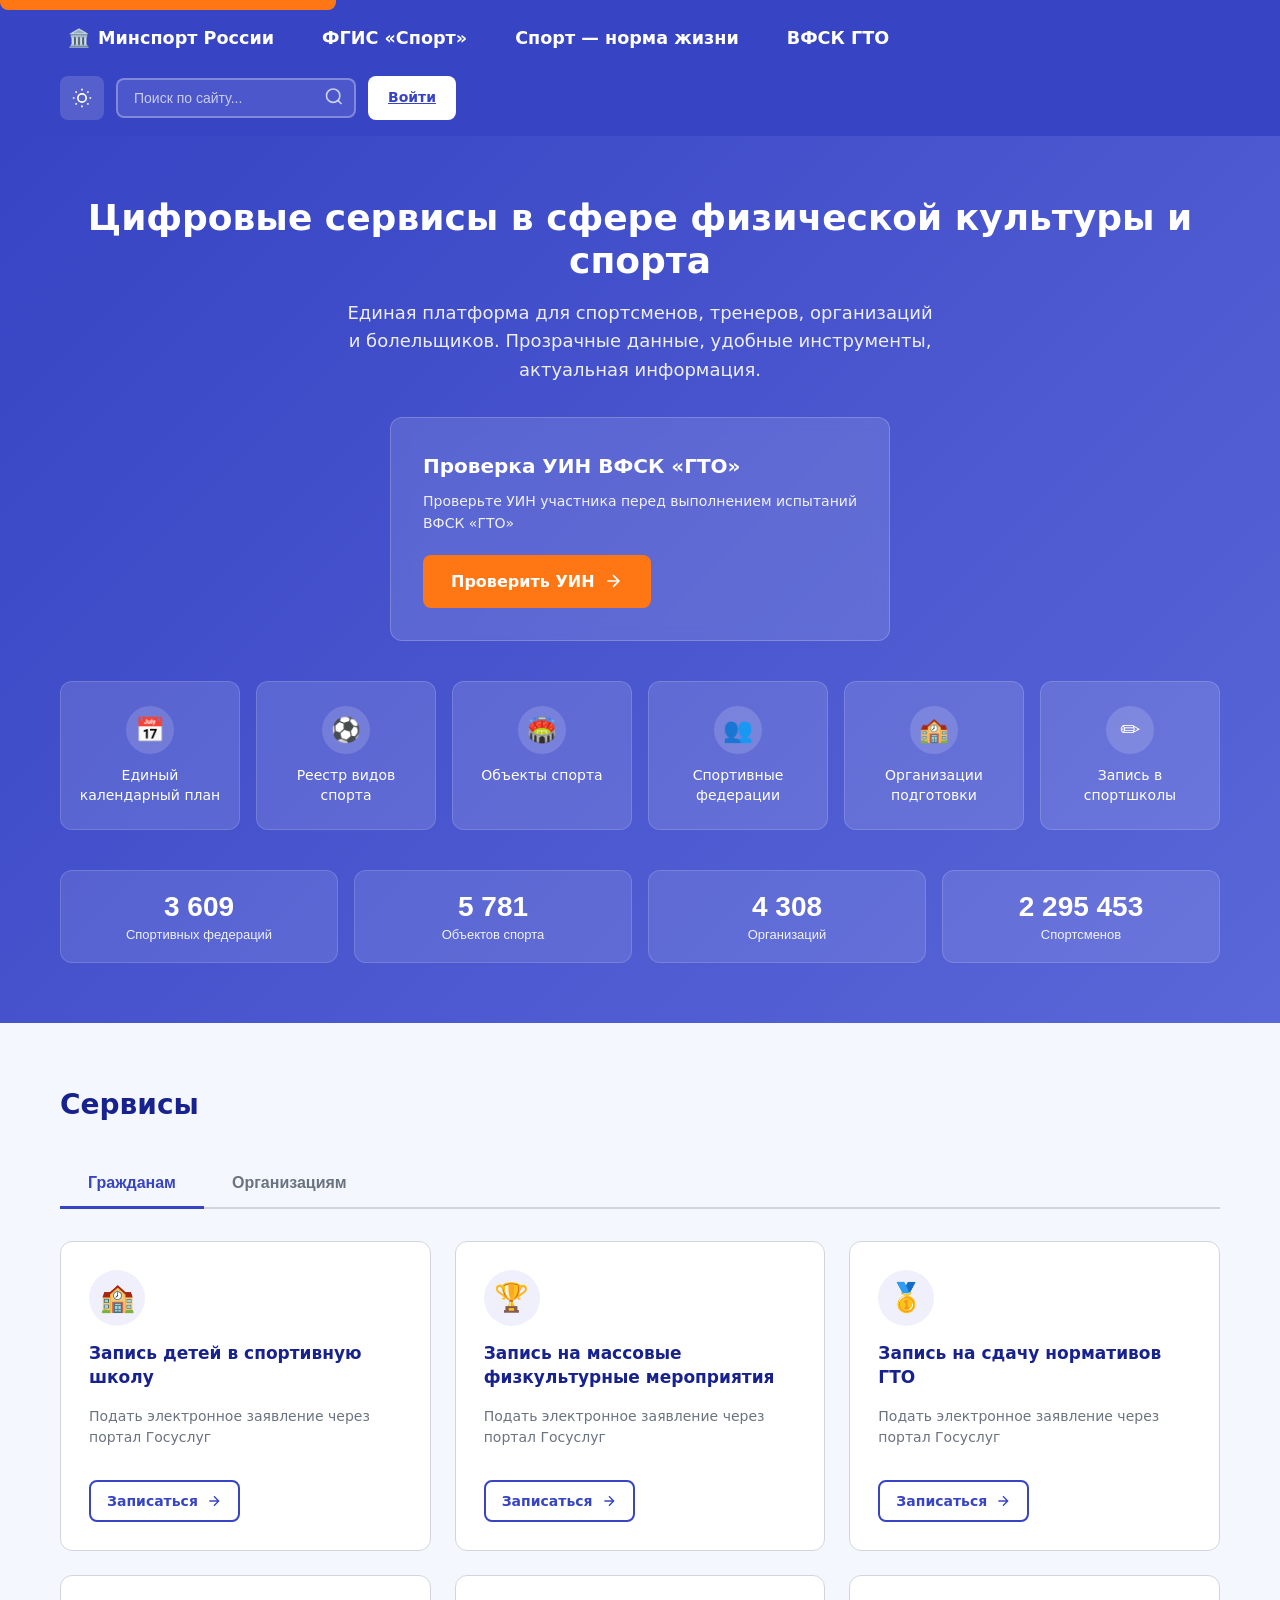
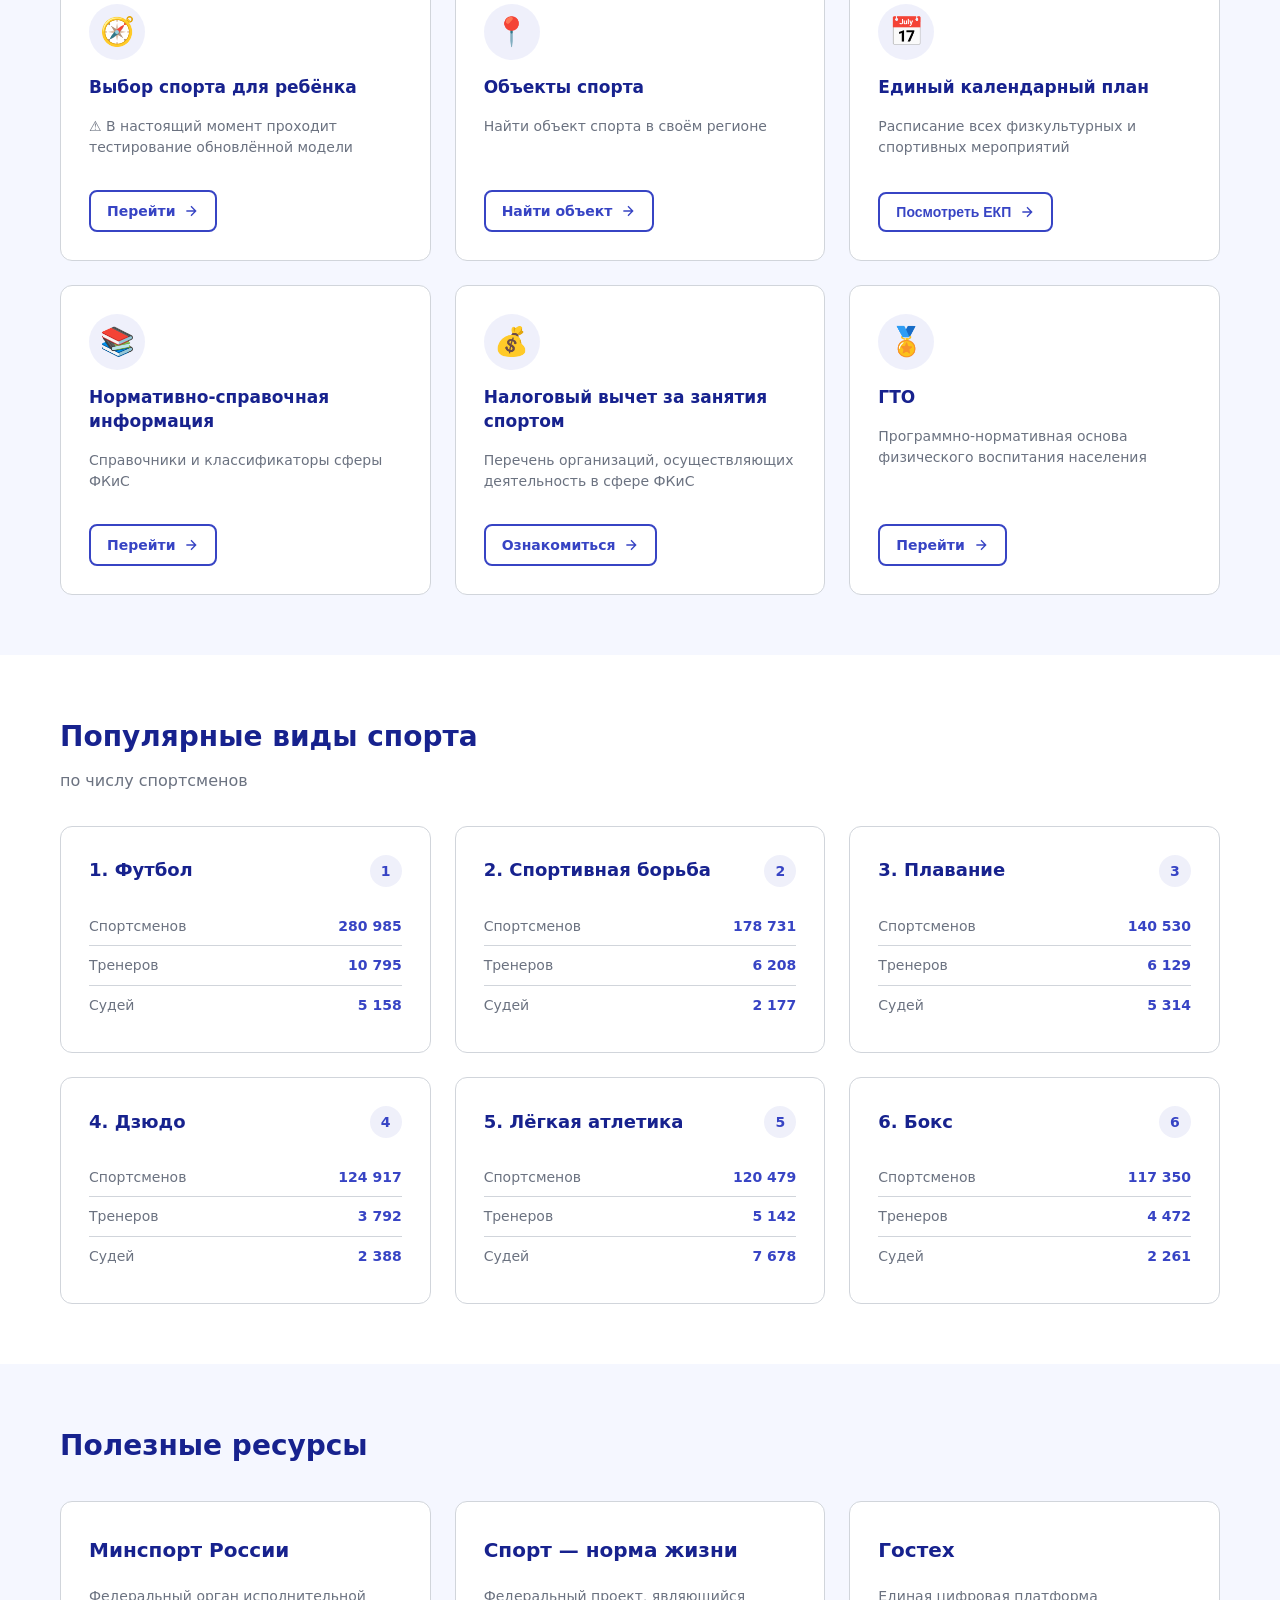
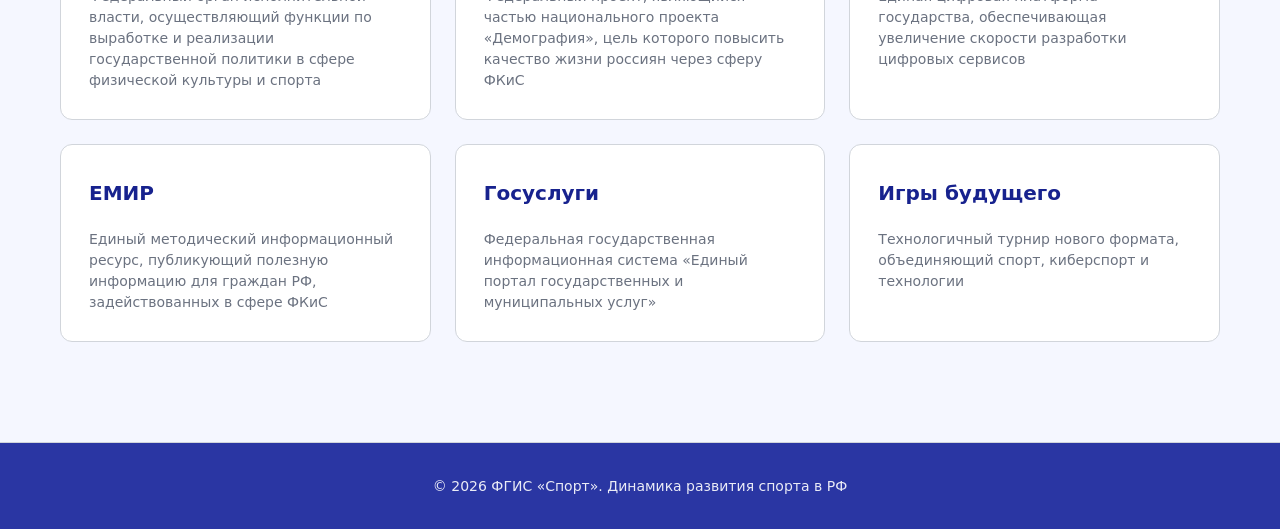
==== commit 7cfa2eca: "Fix accessibility issues with sport modal dialog - Add aria-modal="true" attribute to the sport moda" ====
--- a/312.html
+++ b/312.html
@@ -1,3186 +1,3893 @@
 <!DOCTYPE html>
 <html lang="ru">
+
 <head>
-    <meta charset="UTF-8">
-    <meta name="viewport" content="width=device-width, initial-scale=1.0">
-    <title>ФГИС «Спорт» — Цифровые сервисы в сфере физической культуры и спорта</title>
-    <meta name="description" content="Единая платформа для спортсменов, тренеров, организаций и болельщиков. Календарь мероприятий, реестры, запись в спортшколы.">
+  <meta charset="UTF-8">
+  <meta name="viewport" content="width=device-width, initial-scale=1.0">
+  <title>ФГИС «Спорт» — Цифровые сервисы в сфере физической культуры и спорта</title>
+  <meta name="description"
+    content="Единая платформа для спортсменов, тренеров, организаций и болельщиков. Календарь мероприятий, реестры, запись в спортшколы.">
+
+  <style>
+    :root {
+      --color-primary: #3744C4;
+      --color-primary-dark: #2a36a3;
+      --color-accent: #FF7614;
+      --color-accent-hover: #e66a12;
+      --color-bg: #F5F7FF;
+      --color-surface: #FFFFFF;
+      --color-text-main: #17228E;
+      --color-text-muted: #6B7280;
+      --color-success: #10B981;
+      --color-error: #EF4444;
+      --color-border: #D1D5DB;
+      --radius-sm: 6px;
+      --radius-md: 12px;
+      --radius-btn: 8px;
+      --shadow-card: 0 4px 6px rgba(0, 0, 0, 0.05);
+      --shadow-focus: 0 0 0 3px rgba(55, 68, 196, 0.2);
+      --focus-outline: 2px solid var(--color-primary);
+      --font-stack: Inter, system-ui, -apple-system, 'Segoe UI', Roboto, sans-serif;
+      --transition-fast: 150ms ease;
+    }
+
+    [data-theme="dark"] {
+      --color-primary: #4a5aa8;
+      --color-primary-dark: #2d3a7a;
+      --color-accent: #FF8A3D;
+      --color-accent-hover: #FF7614;
+      --color-bg: #0f172a;
+      --color-surface: #1e293b;
+      --color-text-main: #e2e8f0;
+      --color-text-muted: #94a3b8;
+      --color-success: #34d399;
+      --color-error: #f87171;
+      --color-border: #334155;
+      --shadow-card: 0 4px 6px rgba(0, 0, 0, 0.3);
+      --shadow-focus: 0 0 0 3px rgba(92, 107, 218, 0.4);
+    }
+
+    [data-theme="contrast"] {
+      --color-primary: #000000;
+      --color-primary-dark: #000000;
+      --color-accent: #FFFF00;
+      --color-accent-hover: #CCCCCC;
+      --color-bg: #000000;
+      --color-surface: #000000;
+      --color-text-main: #FFFFFF;
+      --color-text-muted: #FFFFFF;
+      --color-success: #00FF00;
+      --color-error: #FF0000;
+      --color-border: #FFFFFF;
+      --shadow-card: none;
+      --shadow-focus: 0 0 0 3px #FFFF00;
+    }
+
+    [data-theme="contrast"] .hero {
+      background: #000000;
+      border: 2px solid #FFFFFF;
+    }
+
+    [data-theme="contrast"] .stat-card {
+      background: #000000;
+      border: 2px solid #FFFFFF;
+      color: #FFFFFF;
+    }
+
+    [data-theme="contrast"] .stat-card:hover,
+    [data-theme="contrast"] .stat-card:focus-within {
+      background: #1a1a1a;
+      border-color: #FFFF00;
+    }
+
+    [data-theme="contrast"] .stat-number,
+    [data-theme="contrast"] .stat-label {
+      color: #FFFFFF;
+    }
+
+    [data-theme="contrast"] .theme-toggle-btn {
+      background: #000000;
+      border: 2px solid #FFFFFF;
+      color: #FFFFFF;
+    }
+
+    [data-theme="contrast"] .theme-toggle-btn:hover {
+      border-color: #FFFF00;
+    }
+
+    [data-theme="contrast"] .btn-primary {
+      background: #000000;
+      border: 2px solid #FFFFFF;
+      color: #FFFFFF;
+    }
+
+    [data-theme="contrast"] .btn-primary:hover {
+      border-color: #FFFF00;
+      color: #FFFF00;
+    }
+
+    *,
+    *::before,
+    *::after {
+      box-sizing: border-box;
+      margin: 0;
+      padding: 0;
+    }
+
+    html {
+      scroll-behavior: smooth;
+    }
+
+    header {
+      transition: transform 0.3s ease-in-out;
+      position: sticky;
+      top: 0;
+      z-index: 1000;
+      will-change: transform;
+      backface-visibility: hidden;
+      -webkit-backface-visibility: hidden;
+    }
+
+    .header-hidden {
+      transform: translateY(-100%);
+    }
+
+    @media (prefers-reduced-motion: reduce) {
+
+      *,
+      *::before,
+      *::after {
+        animation-duration: 0.01ms !important;
+        transition-duration: 0.01ms !important;
+        scroll-behavior: auto !important;
+      }
+    }
+
+    body {
+      font-family: var(--font-stack);
+      font-size: 16px;
+      line-height: 1.6;
+      color: var(--color-text-main);
+      background: var(--color-bg);
+      -webkit-font-smoothing: antialiased;
+    }
+
+    .skip-link {
+      position: absolute;
+      top: -40px;
+      left: 0;
+      background: var(--color-accent);
+      color: #fff;
+      padding: 12px 24px;
+      z-index: 10000;
+      text-decoration: none;
+      font-weight: 600;
+      border-radius: 0 0 var(--radius-btn) var(--radius-btn);
+      transition: top var(--transition-fast);
+    }
+
+    .skip-link:focus {
+      top: 0;
+      outline: var(--focus-outline);
+      outline-offset: 2px;
+    }
+
+    .visually-hidden {
+      position: absolute !important;
+      width: 1px !important;
+      height: 1px !important;
+      padding: 0 !important;
+      margin: -1px !important;
+      overflow: hidden !important;
+      clip: rect(0, 0, 0, 0) !important;
+      white-space: nowrap !important;
+      border: 0 !important;
+    }
+
+    :focus-visible {
+      outline: var(--focus-outline);
+      outline-offset: 2px;
+    }
+
+    :focus:not(:focus-visible) {
+      outline: none;
+    }
+
+    body.mouse-focus :focus:not(:focus-visible) {
+      outline: none;
+    }
+
+    [data-theme="dark"] body {
+      background: var(--color-bg);
+      color: var(--color-text-main);
+    }
+
+    [data-theme="dark"] .site-header {
+      background: var(--color-primary);
+    }
+
+    [data-theme="dark"] .search-box input {
+      background: rgba(255, 255, 255, 0.1);
+      border-color: rgba(255, 255, 255, 0.3);
+    }
+
+    [data-theme="dark"] .btn-login {
+      background: var(--color-surface);
+      color: var(--color-text-main);
+    }
+
+    [data-theme="dark"] .service-card {
+      background: var(--color-surface);
+      border-color: var(--color-border);
+    }
+
+    [data-theme="dark"] .event-card {
+      background: var(--color-surface);
+      border-color: var(--color-border);
+    }
+
+    [data-theme="dark"] .filters-panel {
+      background: var(--color-surface);
+      border-color: var(--color-border);
+    }
+
+    [data-theme="dark"] .calendar-wrapper {
+      background: var(--color-surface);
+      border-color: var(--color-border);
+    }
+
+    [data-theme="dark"] .cal-nav-btn {
+      background: var(--color-surface);
+      border-color: var(--color-border);
+    }
+
+    [data-theme="dark"] .quick-link-card {
+      background: var(--color-surface);
+      border-color: var(--color-border);
+    }
+
+    [data-theme="dark"] .sport-card {
+      background: var(--color-surface);
+      border-color: var(--color-border);
+    }
+
+    [data-theme="dark"] .tab-btn {
+      color: var(--color-text-muted);
+    }
+
+    [data-theme="dark"] .tab-btn[aria-selected="true"] {
+      color: var(--color-primary);
+    }
+
+    .container {
+      width: 100%;
+      max-width: 1200px;
+      margin: 0 auto;
+      padding: 0 20px;
+    }
+
+    .site-header {
+      background: var(--color-primary);
+      color: #fff;
+      padding: 16px 0;
+      position: sticky;
+      top: 0;
+      z-index: 100;
+      transition: transform 0.3s ease-in-out, background-color var(--transition-fast);
+    }
+
+    [data-theme="dark"] .site-header {
+      background: var(--color-primary-dark);
+    }
+
+    [data-theme="contrast"] .site-header {
+      background: #000000;
+      border-bottom: 2px solid #FFFFFF;
+    }
+
+    .theme-toggle-btn {
+      background: rgba(255, 255, 255, 0.15);
+      border: none;
+      color: #fff;
+      width: 44px;
+      height: 44px;
+      border-radius: var(--radius-btn);
+      cursor: pointer;
+      display: flex;
+      align-items: center;
+      justify-content: center;
+      transition: background var(--transition-fast);
+      min-height: 44px;
+      min-width: 44px;
+    }
+
+    .theme-toggle-btn:hover {
+      background: rgba(255, 255, 255, 0.25);
+    }
+
+    .theme-toggle-btn:focus-visible {
+      outline: 2px solid #fff;
+      outline-offset: 2px;
+    }
+
+    [data-theme="dark"] .theme-toggle-btn {
+      background: rgba(255, 255, 255, 0.1);
+    }
+
+    [data-theme="dark"] .theme-toggle-btn:hover {
+      background: rgba(255, 255, 255, 0.2);
+    }
+
+    [data-theme="contrast"] .theme-toggle-btn {
+      background: #000000;
+      border: 2px solid #FFFFFF;
+      color: #FFFFFF;
+    }
+
+    [data-theme="contrast"] .theme-toggle-btn:hover {
+      background: #FFFF00;
+      color: #000000;
+      border-color: #FFFF00;
+    }
+
+    .header-inner {
+      display: flex;
+      align-items: center;
+      justify-content: space-between;
+      flex-wrap: wrap;
+      gap: 16px;
+    }
+
+    .logo-group {
+      display: flex;
+      align-items: center;
+      gap: 16px;
+      flex-wrap: wrap;
+    }
+
+    .logo-link {
+      display: flex;
+      align-items: center;
+      gap: 8px;
+      color: #fff;
+      text-decoration: none;
+      font-weight: 700;
+      font-size: 1.1rem;
+      padding: 8px;
+      border-radius: var(--radius-btn);
+      transition: background var(--transition-fast);
+    }
+
+    .logo-link:hover,
+    .logo-link:focus {
+      background: rgba(255, 255, 255, 0.15);
+    }
+
+    .logo-link .divider {
+      width: 1px;
+      height: 24px;
+      background: rgba(255, 255, 255, 0.3);
+    }
+
+    .header-actions {
+      display: flex;
+      gap: 12px;
+      align-items: center;
+    }
+
+    .search-box {
+      position: relative;
+    }
+
+    .search-box input {
+      padding: 10px 40px 10px 16px;
+      border-radius: var(--radius-btn);
+      border: 2px solid rgba(255, 255, 255, 0.3);
+      background: rgba(255, 255, 255, 0.1);
+      color: #fff;
+      font-size: 14px;
+      width: 240px;
+      transition: border-color var(--transition-fast), background var(--transition-fast);
+    }
+
+    .search-box input::placeholder {
+      color: rgba(255, 255, 255, 0.7);
+    }
+
+    .search-box input:focus {
+      border-color: #fff;
+      background: rgba(255, 255, 255, 0.2);
+      outline: none;
+    }
+
+    [data-theme="dark"] .search-box input {
+      background: rgba(255, 255, 255, 0.1);
+      border-color: rgba(255, 255, 255, 0.3);
+      color: #fff;
+    }
+
+    [data-theme="dark"] .search-box input::placeholder {
+      color: rgba(255, 255, 255, 0.6);
+    }
+
+    [data-theme="dark"] .search-box input:focus {
+      background: rgba(255, 255, 255, 0.15);
+      border-color: #fff;
+    }
+
+    [data-theme="contrast"] .search-box input {
+      background: #000000;
+      color: #FFFFFF;
+      border-color: #FFFFFF;
+    }
+
+    [data-theme="contrast"] .search-box input::placeholder {
+      color: #AAAAAA;
+    }
+
+    [data-theme="contrast"] .search-box input:focus {
+      background: #1a1a1a;
+      border-color: #FFFF00;
+    }
+
+    .search-box button {
+      position: absolute;
+      right: 4px;
+      top: 50%;
+      transform: translateY(-50%);
+      background: none;
+      border: none;
+      color: rgba(255, 255, 255, 0.7);
+      cursor: pointer;
+      padding: 8px;
+      border-radius: var(--radius-btn);
+    }
+
+    .search-box button:hover {
+      color: #fff;
+    }
+
+    .btn-login {
+      background: #fff;
+      color: var(--color-primary);
+      border: none;
+      padding: 10px 20px;
+      border-radius: var(--radius-btn);
+      font-weight: 600;
+      cursor: pointer;
+      transition: background var(--transition-fast);
+      font-size: 14px;
+      min-height: 44px;
+    }
+
+    .btn-login:hover {
+      background: #f0f0f0;
+    }
+
+    [data-theme="dark"] .btn-login {
+      background: var(--color-surface);
+      color: #fff;
+      border: 1px solid var(--color-border);
+    }
+
+    [data-theme="dark"] .btn-login:hover {
+      background: rgba(255, 255, 255, 0.1);
+    }
+
+    [data-theme="contrast"] .btn-login {
+      background: #000000;
+      color: #FFFFFF;
+      border: 2px solid #FFFFFF;
+    }
+
+    [data-theme="contrast"] .btn-login:hover {
+      background: #FFFF00;
+      color: #000000;
+      border-color: #FFFF00;
+    }
+
+    .hero {
+      background: linear-gradient(135deg, var(--color-primary) 0%, #5a67d8 100%);
+      color: #fff;
+      padding: 60px 0;
+      text-align: center;
+    }
+
+    [data-theme="dark"] .hero {
+      background: linear-gradient(135deg, var(--color-primary-dark) 0%, #3d4a8a 100%);
+    }
+
+    [data-theme="contrast"] .hero {
+      background: #000000;
+      border-bottom: 2px solid #FFFFFF;
+    }
+
+    .hero h1 {
+      font-size: clamp(24px, 4vw, 36px);
+      font-weight: 700;
+      margin-bottom: 16px;
+      line-height: 1.2;
+    }
+
+    .hero-subtitle {
+      font-size: 18px;
+      max-width: 600px;
+      margin: 0 auto 32px;
+      opacity: 0.9;
+    }
+
+    .uin-widget {
+      background: rgba(255, 255, 255, 0.12);
+      backdrop-filter: blur(8px);
+      border: 1px solid rgba(255, 255, 255, 0.2);
+      border-radius: var(--radius-md);
+      padding: 32px;
+      max-width: 500px;
+      margin: 0 auto 40px;
+      text-align: left;
+    }
+
+    .uin-widget h2 {
+      font-size: 20px;
+      margin-bottom: 8px;
+    }
+
+    .uin-widget p {
+      font-size: 14px;
+      opacity: 0.9;
+      margin-bottom: 20px;
+    }
+
+    [data-theme="dark"] .uin-widget {
+      background: rgba(255, 255, 255, 0.08);
+      border-color: rgba(255, 255, 255, 0.15);
+    }
+
+    [data-theme="dark"] .uin-widget h2,
+    [data-theme="dark"] .uin-widget p {
+      opacity: 1;
+    }
+
+    [data-theme="contrast"] .uin-widget {
+      background: #000000;
+      border-color: #FFFFFF;
+      border-width: 2px;
+    }
+
+    [data-theme="contrast"] .uin-widget h2,
+    [data-theme="contrast"] .uin-widget p {
+      color: #FFFFFF;
+      opacity: 1;
+    }
+
+    .btn-uin {
+      display: inline-flex;
+      align-items: center;
+      gap: 8px;
+      background: var(--color-accent);
+      color: #fff;
+      border: none;
+      padding: 14px 28px;
+      border-radius: var(--radius-btn);
+      font-weight: 600;
+      font-size: 16px;
+      cursor: pointer;
+      transition: background var(--transition-fast);
+      min-height: 48px;
+      text-decoration: none;
+    }
+
+    .btn-uin:hover {
+      background: var(--color-accent-hover);
+    }
+
+    [data-theme="dark"] .btn-uin {
+      background: var(--color-accent);
+    }
+
+    [data-theme="dark"] .btn-uin:hover {
+      background: #ff9c5c;
+    }
+
+    [data-theme="contrast"] .btn-uin {
+      background: #000000;
+      color: #FFFF00;
+      border: 2px solid #FFFF00;
+    }
+
+    [data-theme="contrast"] .btn-uin:hover {
+      background: #FFFF00;
+      color: #000000;
+    }
+
+    .quick-links {
+      display: grid;
+      grid-template-columns: repeat(auto-fit, minmax(180px, 1fr));
+      gap: 16px;
+      margin-bottom: 40px;
+    }
+
+    .quick-link-card {
+      background: rgba(255, 255, 255, 0.12);
+      border: 1px solid rgba(255, 255, 255, 0.15);
+      border-radius: var(--radius-md);
+      padding: 24px 16px;
+      text-decoration: none;
+      color: #fff;
+      text-align: center;
+      transition: background var(--transition-fast), transform var(--transition-fast);
+      display: flex;
+      flex-direction: column;
+      align-items: center;
+      gap: 12px;
+      min-height: 120px;
+    }
+
+    .quick-link-card:hover {
+      background: rgba(255, 255, 255, 0.22);
+      transform: translateY(-2px);
+    }
+
+    [data-theme="dark"] .quick-link-card {
+      background: rgba(255, 255, 255, 0.08);
+      border-color: rgba(255, 255, 255, 0.15);
+    }
+
+    [data-theme="dark"] .quick-link-card:hover {
+      background: rgba(255, 255, 255, 0.15);
+    }
+
+    [data-theme="contrast"] .quick-link-card {
+      background: #000000;
+      border-color: #FFFFFF;
+      border-width: 2px;
+    }
+
+    [data-theme="contrast"] .quick-link-card:hover {
+      background: #1a1a1a;
+      border-color: #FFFF00;
+    }
+
+    .quick-link-icon {
+      width: 48px;
+      height: 48px;
+      display: flex;
+      align-items: center;
+      justify-content: center;
+      background: rgba(255, 255, 255, 0.15);
+      border-radius: 50%;
+      font-size: 24px;
+    }
+
+    [data-theme="dark"] .quick-link-icon {
+      background: rgba(255, 255, 255, 0.1);
+    }
+
+    [data-theme="contrast"] .quick-link-icon {
+      background: #000000;
+      border: 2px solid #FFFFFF;
+    }
+
+    .quick-link-text {
+      font-size: 14px;
+      font-weight: 500;
+      line-height: 1.4;
+    }
+
+    .stats-grid {
+      display: grid;
+      grid-template-columns: repeat(auto-fit, minmax(140px, 1fr));
+      gap: 16px;
+    }
+
+    .stat-card {
+      background: rgba(255, 255, 255, 0.1);
+      border: 1px solid rgba(255, 255, 255, 0.15);
+      padding: 20px;
+      border-radius: var(--radius-md);
+      text-align: center;
+      cursor: pointer;
+      transition: all var(--transition-fast);
+      color: #fff;
+    }
+
+    .stat-card:hover,
+    .stat-card:focus-within {
+      background: rgba(255, 255, 255, 0.2);
+      transform: translateY(-2px);
+    }
+
+    .stat-card:focus-visible {
+      outline: 2px solid #fff;
+      outline-offset: 2px;
+    }
+
+    [data-theme="dark"] .stat-card {
+      background: rgba(255, 255, 255, 0.08);
+      border-color: rgba(255, 255, 255, 0.15);
+    }
+
+    [data-theme="dark"] .stat-card:hover,
+    [data-theme="dark"] .stat-card:focus-within {
+      background: rgba(255, 255, 255, 0.15);
+    }
+
+    [data-theme="contrast"] .stat-card {
+      background: #000000;
+      border-color: #FFFFFF;
+      border-width: 2px;
+    }
+
+    [data-theme="contrast"] .stat-card:hover,
+    [data-theme="contrast"] .stat-card:focus-within {
+      background: #1a1a1a;
+      border-color: #FFFF00;
+    }
+
+    .stat-number {
+      display: block;
+      font-size: 28px;
+      font-weight: 700;
+      margin-bottom: 4px;
+      pointer-events: none;
+      color: #fff;
+    }
+
+    .stat-label {
+      font-size: 13px;
+      opacity: 0.9;
+      pointer-events: none;
+      color: #fff;
+    }
+
+    .section {
+      padding: 60px 0;
+    }
+
+    .section-title {
+      font-size: 28px;
+      font-weight: 700;
+      margin-bottom: 32px;
+      color: var(--color-text-main);
+    }
+
+    .tabs-nav {
+      display: flex;
+      border-bottom: 2px solid var(--color-border);
+      margin-bottom: 32px;
+      gap: 0;
+    }
+
+    .tab-btn {
+      padding: 14px 28px;
+      background: none;
+      border: none;
+      border-bottom: 3px solid transparent;
+      margin-bottom: -2px;
+      font-size: 16px;
+      font-weight: 600;
+      color: var(--color-text-muted);
+      cursor: pointer;
+      transition: color var(--transition-fast), border-color var(--transition-fast);
+      min-height: 48px;
+    }
+
+    .tab-btn:hover {
+      color: var(--color-primary);
+    }
+
+    .tab-btn[aria-selected="true"] {
+      color: var(--color-primary);
+      border-bottom-color: var(--color-primary);
+    }
+
+    [data-theme="dark"] .tab-btn {
+      color: var(--color-text-muted);
+    }
+
+    [data-theme="dark"] .tab-btn:hover {
+      color: #fff;
+    }
+
+    [data-theme="dark"] .tab-btn[aria-selected="true"] {
+      color: #fff;
+      border-bottom-color: var(--color-primary);
+    }
+
+    [data-theme="contrast"] .tab-btn {
+      color: #FFFFFF;
+      border-bottom-color: #333;
+    }
+
+    [data-theme="contrast"] .tab-btn:hover {
+      color: #FFFF00;
+    }
+
+    [data-theme="contrast"] .tab-btn[aria-selected="true"] {
+      color: #FFFF00;
+      border-bottom-color: #FFFF00;
+    }
+
+    .tab-panel {
+      display: none;
+    }
+
+    .tab-panel.active {
+      display: block;
+    }
+
+    .cards-grid {
+      display: grid;
+      grid-template-columns: repeat(auto-fill, minmax(320px, 1fr));
+      gap: 24px;
+    }
+
+    .service-card {
+      background: var(--color-surface);
+      border: 1px solid var(--color-border);
+      border-radius: var(--radius-md);
+      padding: 28px;
+      display: flex;
+      flex-direction: column;
+      gap: 16px;
+      transition: box-shadow var(--transition-fast);
+      position: relative;
+    }
+
+    .service-card:hover {
+      box-shadow: 0 8px 16px rgba(0, 0, 0, 0.08);
+    }
+
+    [data-theme="dark"] .service-card {
+      background: var(--color-surface);
+      border-color: var(--color-border);
+    }
+
+    [data-theme="dark"] .service-card:hover {
+      box-shadow: 0 8px 16px rgba(0, 0, 0, 0.4);
+    }
+
+    [data-theme="contrast"] .service-card {
+      background: #000000;
+      border-color: #FFFFFF;
+      border-width: 2px;
+    }
+
+    [data-theme="contrast"] .service-card:hover {
+      box-shadow: 0 0 0 2px #FFFF00;
+    }
+
+    .service-card-icon {
+      width: 56px;
+      height: 56px;
+      display: flex;
+      align-items: center;
+      justify-content: center;
+      background: rgba(55, 68, 196, 0.08);
+      border-radius: 50%;
+      font-size: 28px;
+      flex-shrink: 0;
+    }
+
+    [data-theme="dark"] .service-card-icon {
+      background: rgba(92, 107, 218, 0.2);
+    }
+
+    [data-theme="contrast"] .service-card-icon {
+      background: #000000;
+      border: 2px solid #FFFFFF;
+    }
+
+    .service-card h3 {
+      font-size: 17px;
+      font-weight: 600;
+      line-height: 1.4;
+    }
+
+    .service-card p {
+      font-size: 14px;
+      color: var(--color-text-muted);
+      line-height: 1.5;
+    }
+
+    .service-card .card-action {
+      margin-top: auto;
+      padding-top: 16px;
+    }
+
+    .btn {
+      display: inline-flex;
+      align-items: center;
+      gap: 8px;
+      padding: 12px 24px;
+      border-radius: var(--radius-btn);
+      font-weight: 600;
+      font-size: 15px;
+      cursor: pointer;
+      transition: all var(--transition-fast);
+      min-height: 48px;
+      text-decoration: none;
+      border: 2px solid transparent;
+    }
+
+    .btn-primary {
+      background: var(--color-primary);
+      color: #fff;
+    }
+
+    .btn-primary:hover {
+      background: var(--color-primary-dark);
+    }
+
+    [data-theme="dark"] .btn-primary {
+      background: var(--color-primary);
+    }
+
+    [data-theme="dark"] .btn-primary:hover {
+      background: #5a6bc4;
+    }
+
+    [data-theme="contrast"] .btn-primary {
+      background: #000000;
+      color: #FFFF00;
+      border: 2px solid #FFFF00;
+    }
+
+    [data-theme="contrast"] .btn-primary:hover {
+      background: #FFFF00;
+      color: #000000;
+    }
+
+    .btn-outline {
+      background: transparent;
+      border-color: var(--color-primary);
+      color: var(--color-primary);
+    }
+
+    .btn-outline:hover {
+      background: rgba(55, 68, 196, 0.06);
+    }
+
+    [data-theme="dark"] .btn-outline {
+      border-color: #fff;
+      color: #fff;
+    }
+
+    [data-theme="dark"] .btn-outline:hover {
+      background: rgba(255, 255, 255, 0.1);
+    }
+
+    [data-theme="contrast"] .btn-outline {
+      background: transparent;
+      border-color: #FFFFFF;
+      color: #FFFFFF;
+      border-width: 2px;
+    }
+
+    [data-theme="contrast"] .btn-outline:hover {
+      background: #FFFF00;
+      color: #000000;
+      border-color: #FFFF00;
+    }
+
+    .btn-sm {
+      padding: 8px 16px;
+      font-size: 14px;
+      min-height: 40px;
+    }
+
+    .btn-link {
+      background: none;
+      border: none;
+      color: var(--color-primary);
+      padding: 8px 0;
+      font-weight: 600;
+      font-size: 15px;
+      cursor: pointer;
+      display: inline-flex;
+      align-items: center;
+      gap: 4px;
+    }
+
+    .btn-link:hover {
+      color: var(--color-primary-dark);
+    }
+
+    .btn-link svg {
+      transition: transform var(--transition-fast);
+    }
+
+    .btn-link:hover svg {
+      transform: translateX(4px);
+    }
+
+    .page {
+      display: none;
+    }
+
+    .page.active {
+      display: block;
+    }
+
+    .page-header {
+      padding: 32px 0 0;
+    }
+
+    .back-btn {
+      display: inline-flex;
+      align-items: center;
+      gap: 8px;
+      color: var(--color-primary);
+      text-decoration: none;
+      font-weight: 500;
+      font-size: 15px;
+      padding: 8px;
+      margin: -8px;
+      border-radius: var(--radius-btn);
+      transition: background var(--transition-fast);
+    }
+
+    .back-btn:hover {
+      background: rgba(55, 68, 196, 0.06);
+    }
+
+    [data-theme="dark"] .back-btn {
+      color: #fff;
+    }
+
+    [data-theme="dark"] .back-btn:hover {
+      background: rgba(255, 255, 255, 0.1);
+    }
+
+    [data-theme="contrast"] .back-btn {
+      color: #FFFFFF;
+    }
+
+    [data-theme="contrast"] .back-btn:hover {
+      background: #FFFF00;
+      color: #000000;
+    }
+
+    .page-title {
+      font-size: clamp(22px, 3.5vw, 32px);
+      font-weight: 700;
+      margin: 24px 0 32px;
+      line-height: 1.3;
+    }
+
+    .filters-toggle-btn {
+      display: inline-flex;
+      align-items: center;
+      gap: 8px;
+      background: var(--color-surface);
+      border: 2px solid var(--color-primary);
+      color: var(--color-primary);
+      padding: 12px 24px;
+      border-radius: 100px;
+      font-weight: 600;
+      font-size: 15px;
+      cursor: pointer;
+      transition: all var(--transition-fast);
+      margin-bottom: 24px;
+      min-height: 48px;
+    }
+
+    .filters-toggle-btn:hover {
+      background: rgba(55, 68, 196, 0.06);
+    }
+
+    .filters-toggle-btn[aria-expanded="true"] .chevron {
+      transform: rotate(180deg);
+    }
+
+    [data-theme="dark"] .filters-toggle-btn {
+      border-color: #fff;
+      color: #fff;
+    }
+
+    [data-theme="dark"] .filters-toggle-btn:hover {
+      background: rgba(255, 255, 255, 0.1);
+    }
+
+    [data-theme="contrast"] .filters-toggle-btn {
+      background: #000000;
+      border-color: #FFFFFF;
+      color: #FFFFFF;
+    }
+
+    [data-theme="contrast"] .filters-toggle-btn:hover {
+      background: #1a1a1a;
+      border-color: #FFFF00;
+      color: #FFFF00;
+    }
+
+    .chevron {
+      transition: transform var(--transition-fast);
+    }
+
+    .filters-panel {
+      background: var(--color-surface);
+      border: 1px solid var(--color-border);
+      border-radius: var(--radius-md);
+      padding: 28px;
+      margin-bottom: 32px;
+      display: none;
+    }
+
+    .filters-panel.open {
+      display: block;
+    }
+
+    [data-theme="dark"] .filters-panel {
+      background: var(--color-surface);
+      border-color: var(--color-border);
+    }
+
+    [data-theme="contrast"] .filters-panel {
+      background: #000000;
+      border-color: #FFFFFF;
+      border-width: 2px;
+    }
+
+    .filters-grid {
+      display: grid;
+      grid-template-columns: repeat(auto-fit, minmax(200px, 1fr));
+      gap: 20px;
+      margin-bottom: 24px;
+    }
+
+    .form-group label {
+      display: block;
+      font-weight: 600;
+      font-size: 14px;
+      margin-bottom: 8px;
+      color: var(--color-text-main);
+    }
+
+    .form-select,
+    .form-input,
+    .form-date {
+      width: 100%;
+      padding: 10px 14px;
+      border: 1px solid var(--color-border);
+      border-radius: var(--radius-sm);
+      font-size: 15px;
+      background: var(--color-surface);
+      color: var(--color-text-main);
+      transition: border-color var(--transition-fast), box-shadow var(--transition-fast);
+      min-height: 44px;
+    }
+
+    .form-select:focus,
+    .form-input:focus,
+    .form-date:focus {
+      border-color: var(--color-primary);
+      box-shadow: var(--shadow-focus);
+      outline: none;
+    }
+
+    [data-theme="dark"] .form-select,
+    [data-theme="dark"] .form-input,
+    [data-theme="dark"] .form-date {
+      background: var(--color-surface);
+      color: var(--color-text-main);
+    }
+
+    [data-theme="contrast"] .form-select,
+    [data-theme="contrast"] .form-input,
+    [data-theme="contrast"] .form-date {
+      background: #000000;
+      color: #FFFFFF;
+      border-color: #FFFFFF;
+    }
+
+    .filters-actions {
+      display: flex;
+      gap: 12px;
+      flex-wrap: wrap;
+    }
+
+    .calendar-wrapper {
+      background: var(--color-surface);
+      border: 1px solid var(--color-border);
+      border-radius: var(--radius-md);
+      padding: 24px;
+      margin-bottom: 32px;
+    }
+
+    [data-theme="dark"] .calendar-wrapper {
+      background: var(--color-surface);
+      border-color: var(--color-border);
+    }
+
+    [data-theme="contrast"] .calendar-wrapper {
+      background: #000000;
+      border-color: #FFFFFF;
+      border-width: 2px;
+    }
+
+    .calendar-header {
+      display: flex;
+      align-items: center;
+      justify-content: center;
+      gap: 16px;
+      margin-bottom: 24px;
+    }
+
+    .calendar-header h3 {
+      font-size: 18px;
+      font-weight: 600;
+      min-width: 160px;
+      text-align: center;
+    }
+
+    .cal-nav-btn {
+      width: 40px;
+      height: 40px;
+      display: flex;
+      align-items: center;
+      justify-content: center;
+      border: 1px solid var(--color-border);
+      border-radius: 50%;
+      background: var(--color-surface);
+      cursor: pointer;
+      font-size: 18px;
+      color: var(--color-primary);
+      transition: all var(--transition-fast);
+    }
+
+    .cal-nav-btn:hover {
+      background: rgba(55, 68, 196, 0.06);
+      border-color: var(--color-primary);
+    }
+
+    [data-theme="dark"] .cal-nav-btn {
+      background: var(--color-surface);
+      color: var(--color-primary);
+    }
+
+    [data-theme="dark"] .cal-nav-btn:hover {
+      background: rgba(92, 107, 218, 0.2);
+    }
+
+    [data-theme="contrast"] .cal-nav-btn {
+      background: #000000;
+      color: #FFFFFF;
+      border-color: #FFFFFF;
+    }
+
+    [data-theme="contrast"] .cal-nav-btn:hover {
+      background: #FFFF00;
+      color: #000000;
+      border-color: #FFFF00;
+    }
+
+    .calendar-grid {
+      display: grid;
+      grid-template-columns: repeat(7, 1fr);
+      gap: 4px;
+    }
+
+    .cal-day-header {
+      text-align: center;
+      font-size: 13px;
+      font-weight: 600;
+      color: var(--color-text-muted);
+      padding: 8px 0;
+    }
+
+    [data-theme="dark"] .cal-day-header {
+      color: #fff;
+      opacity: 0.9;
+    }
+
+    [data-theme="contrast"] .cal-day-header {
+      color: #FFFFFF;
+    }
+
+    .cal-day {
+      text-align: center;
+      padding: 10px 4px;
+      border-radius: 50%;
+      cursor: pointer;
+      font-size: 15px;
+      transition: all var(--transition-fast);
+      border: 2px solid transparent;
+      min-width: 40px;
+      min-height: 40px;
+      display: flex;
+      align-items: center;
+      justify-content: center;
+      margin: 0 auto;
+      color: var(--color-text-main);
+    }
+
+    .cal-day:hover {
+      background: rgba(55, 68, 196, 0.08);
+    }
+
+    .cal-day:focus-visible {
+      border-color: var(--color-primary);
+      background: rgba(55, 68, 196, 0.1);
+    }
+
+    .cal-day.other-month {
+      color: var(--color-text-muted);
+      opacity: 0.5;
+    }
+
+    .cal-day.today {
+      font-weight: 700;
+      background: rgba(55, 68, 196, 0.1);
+      color: var(--color-primary);
+    }
+
+    .cal-day.has-event {
+      background: rgba(255, 118, 20, 0.12);
+      color: var(--color-accent);
+      font-weight: 600;
+    }
+
+    .cal-day.has-event:hover {
+      background: rgba(255, 118, 20, 0.2);
+    }
+
+    .cal-day.selected {
+      background: var(--color-primary);
+      color: #fff;
+    }
+
+    [data-theme="dark"] .cal-day {
+      color: var(--color-text-main);
+    }
+
+    [data-theme="dark"] .cal-day:hover {
+      background: rgba(92, 107, 218, 0.2);
+    }
+
+    [data-theme="dark"] .cal-day.today {
+      background: rgba(92, 107, 218, 0.25);
+      color: #fff;
+    }
+
+    [data-theme="dark"] .cal-day.has-event {
+      background: rgba(255, 138, 61, 0.25);
+      color: #fff;
+    }
+
+    [data-theme="dark"] .cal-day.has-event:hover {
+      background: rgba(255, 138, 61, 0.35);
+    }
+
+    [data-theme="dark"] .cal-day.selected {
+      background: var(--color-primary);
+      color: #fff;
+    }
+
+    [data-theme="contrast"] .cal-day {
+      color: #FFFFFF;
+      border-color: transparent;
+    }
+
+    [data-theme="contrast"] .cal-day:hover {
+      background: #FFFF00;
+      color: #000000;
+    }
+
+    [data-theme="contrast"] .cal-day.today {
+      background: #FFFFFF;
+      color: #000000;
+      border-color: #FFFF00;
+    }
+
+    [data-theme="contrast"] .cal-day.has-event {
+      background: #FFFF00;
+      color: #000000;
+    }
+
+    [data-theme="contrast"] .cal-day.selected {
+      background: #000000;
+      color: #FFFF00;
+      border-color: #FFFF00;
+    }
+
+    .events-list {
+      display: flex;
+      flex-direction: column;
+      gap: 16px;
+    }
+
+    .events-found-label {
+      font-size: 14px;
+      color: var(--color-text-muted);
+      margin-bottom: 16px;
+      font-weight: 500;
+    }
+
+    .event-card {
+      background: var(--color-surface);
+      border: 1px solid var(--color-border);
+      border-left: 4px solid var(--color-accent);
+      border-radius: 0 var(--radius-md) var(--radius-md) 0;
+      padding: 24px;
+      transition: box-shadow var(--transition-fast);
+    }
+
+    .event-card:hover {
+      box-shadow: 0 4px 12px rgba(0, 0, 0, 0.08);
+    }
+
+    .event-card.fizkultura {
+      border-left-color: #0061D9;
+    }
+
+    [data-theme="dark"] .event-card {
+      background: var(--color-surface);
+      border-color: var(--color-border);
+    }
+
+    [data-theme="dark"] .event-card:hover {
+      box-shadow: 0 4px 12px rgba(0, 0, 0, 0.4);
+    }
+
+    [data-theme="dark"] .event-card.fizkultura {
+      border-left-color: #5a8aff;
+    }
+
+    [data-theme="contrast"] .event-card {
+      background: #000000;
+      border-color: #FFFFFF;
+      border-left-width: 6px;
+    }
+
+    [data-theme="contrast"] .event-card.fizkultura {
+      border-left-color: #00FFFF;
+    }
+
+    [data-theme="contrast"] .event-card:hover {
+      box-shadow: 0 0 0 2px #FFFF00;
+    }
+
+    .event-top {
+      display: flex;
+      justify-content: space-between;
+      align-items: flex-start;
+      margin-bottom: 12px;
+      flex-wrap: wrap;
+      gap: 8px;
+    }
+
+    .event-badge {
+      display: inline-flex;
+      padding: 4px 12px;
+      border-radius: 4px;
+      font-size: 13px;
+      font-weight: 700;
+    }
+
+    .event-badge.sport {
+      background: rgba(255, 118, 20, 0.15);
+      color: #c25a0f;
+      border: 1px solid rgba(255, 118, 20, 0.3);
+    }
+
+    .event-badge.fizkultura {
+      background: rgba(0, 97, 217, 0.12);
+      color: #004a99;
+      border: 1px solid rgba(0, 97, 217, 0.3);
+    }
+
+    [data-theme="dark"] .event-badge.sport {
+      background: rgba(255, 138, 61, 0.2);
+      color: #ff9a5c;
+      border-color: rgba(255, 138, 61, 0.5);
+    }
+
+    [data-theme="dark"] .event-badge.fizkultura {
+      background: rgba(92, 138, 255, 0.2);
+      color: #8ab4ff;
+      border-color: rgba(92, 138, 255, 0.5);
+    }
+
+    [data-theme="contrast"] .event-badge.sport,
+    [data-theme="contrast"] .event-badge.fizkultura {
+      background: #000000;
+      color: #FFFF00;
+      border-color: #FFFF00;
+      border-width: 2px;
+    }
+
+    .event-badge.sport::after {
+      content: "⚫";
+      margin-left: 6px;
+      font-size: 10px;
+    }
+
+    .event-badge.fizkultura::after {
+      content: "◼";
+      margin-left: 6px;
+      font-size: 10px;
+    }
+
+    [data-theme="contrast"] .event-badge.sport::after,
+    [data-theme="contrast"] .event-badge.fizkultura::after {
+      content: "";
+    }
+
+    .event-ekp {
+      font-size: 13px;
+      color: var(--color-text-muted);
+      font-family: monospace;
+    }
+
+    .event-title {
+      font-size: 18px;
+      font-weight: 700;
+      margin-bottom: 6px;
+    }
+
+    .event-subtitle {
+      font-size: 13px;
+      color: var(--color-text-muted);
+      margin-bottom: 16px;
+    }
+
+    .event-meta {
+      display: flex;
+      flex-wrap: wrap;
+      gap: 16px;
+      margin-bottom: 20px;
+      font-size: 14px;
+    }
+
+    .event-meta-item {
+      display: flex;
+      align-items: center;
+      gap: 6px;
+      color: var(--color-text-muted);
+    }
+
+    .event-meta-item .icon {
+      width: 20px;
+      height: 20px;
+      display: flex;
+      align-items: center;
+      justify-content: center;
+      background: rgba(55, 68, 196, 0.08);
+      border-radius: 50%;
+      font-size: 12px;
+      flex-shrink: 0;
+    }
+
+    [data-theme="dark"] .event-meta-item .icon {
+      background: rgba(92, 107, 218, 0.2);
+    }
+
+    [data-theme="contrast"] .event-meta-item .icon {
+      background: #000000;
+      border: 1px solid #FFFFFF;
+    }
+
+    .sports-grid {
+      display: grid;
+      grid-template-columns: repeat(auto-fill, minmax(300px, 1fr));
+      gap: 24px;
+    }
+
+    .sport-card {
+      background: var(--color-surface);
+      border: 1px solid var(--color-border);
+      border-radius: var(--radius-md);
+      padding: 28px;
+      transition: box-shadow var(--transition-fast);
+      cursor: pointer;
+    }
+
+    .sport-card:hover {
+      box-shadow: 0 4px 12px rgba(0, 0, 0, 0.08);
+    }
+
+    [data-theme="dark"] .sport-card {
+      background: var(--color-surface);
+      border-color: var(--color-border);
+    }
+
+    [data-theme="dark"] .sport-card:hover {
+      box-shadow: 0 4px 12px rgba(0, 0, 0, 0.4);
+    }
+
+    [data-theme="contrast"] .sport-card {
+      background: #000000;
+      border-color: #FFFFFF;
+      border-width: 2px;
+    }
+
+    [data-theme="contrast"] .sport-card:hover {
+      box-shadow: 0 0 0 2px #FFFF00;
+    }
+
+    .sport-card-header {
+      display: flex;
+      align-items: center;
+      justify-content: space-between;
+      margin-bottom: 20px;
+    }
+
+    .sport-card-header h3 {
+      font-size: 18px;
+      font-weight: 700;
+    }
+
+    .sport-rank {
+      width: 32px;
+      height: 32px;
+      display: flex;
+      align-items: center;
+      justify-content: center;
+      background: rgba(55, 68, 196, 0.08);
+      border-radius: 50%;
+      font-weight: 700;
+      font-size: 14px;
+      color: var(--color-primary);
+    }
+
+    [data-theme="dark"] .sport-rank {
+      background: rgba(92, 107, 218, 0.2);
+      color: #fff;
+    }
+
+    [data-theme="contrast"] .sport-rank {
+      background: #000000;
+      color: #FFFF00;
+      border: 2px solid #FFFF00;
+    }
+
+    .sport-stat {
+      display: flex;
+      justify-content: space-between;
+      padding: 8px 0;
+      border-bottom: 1px solid var(--color-border);
+      font-size: 14px;
+    }
+
+    .sport-stat:last-child {
+      border-bottom: none;
+    }
+
+    .sport-stat-label {
+      color: var(--color-text-muted);
+    }
+
+    .sport-stat-value {
+      font-weight: 700;
+      color: var(--color-primary);
+    }
+
+    [data-theme="dark"] .sport-stat-value {
+      color: #fff;
+    }
+
+    [data-theme="contrast"] .sport-stat-value {
+      color: #FFFF00;
+    }
+
+    .resources-grid {
+      display: grid;
+      grid-template-columns: repeat(auto-fill, minmax(300px, 1fr));
+      gap: 24px;
+    }
+
+    .resource-card {
+      background: var(--color-surface);
+      border: 1px solid var(--color-border);
+      border-radius: var(--radius-md);
+      padding: 28px;
+      display: flex;
+      flex-direction: column;
+      gap: 16px;
+      transition: box-shadow var(--transition-fast);
+      text-decoration: none;
+      color: inherit;
+    }
+
+    .resource-card:hover {
+      box-shadow: 0 4px 12px rgba(0, 0, 0, 0.08);
+    }
+
+    [data-theme="dark"] .resource-card {
+      background: var(--color-surface);
+      border-color: var(--color-border);
+    }
+
+    [data-theme="dark"] .resource-card:hover {
+      box-shadow: 0 4px 12px rgba(0, 0, 0, 0.4);
+    }
+
+    [data-theme="contrast"] .resource-card {
+      background: #000000;
+      border-color: #FFFFFF;
+      border-width: 2px;
+    }
+
+    [data-theme="contrast"] .resource-card:hover {
+      box-shadow: 0 0 0 2px #FFFF00;
+    }
+
+    .resource-logo {
+      height: 40px;
+      display: flex;
+      align-items: center;
+      font-weight: 700;
+      font-size: 20px;
+      color: var(--color-text-main);
+    }
+
+    .resource-card p {
+      font-size: 14px;
+      color: var(--color-text-muted);
+      line-height: 1.5;
+    }
+
+    .sport-input {
+      width: 100%;
+      padding: 10px;
+      border: 2px solid var(--color-border);
+      border-radius: 4px;
+      font-size: 16px;
+      box-sizing: border-box;
+      background: var(--color-surface);
+      color: var(--color-text-main);
+      transition: border-color var(--transition-fast), box-shadow var(--transition-fast);
+    }
+
+    .sport-input:focus {
+      border-color: var(--color-primary);
+      outline: none;
+      box-shadow: var(--shadow-focus);
+    }
+
+    [data-theme="dark"] .sport-input {
+      background: var(--color-surface);
+      color: var(--color-text-main);
+    }
+
+    [data-theme="contrast"] .sport-input {
+      background: #000000;
+      color: #FFFFFF;
+      border-color: #FFFFFF;
+    }
+
+    .sport-listbox {
+      position: absolute;
+      top: 100%;
+      left: 0;
+      right: 0;
+      background: var(--color-surface);
+      border: 1px solid var(--color-border);
+      border-top: none;
+      border-radius: 0 0 4px 4px;
+      max-height: 250px;
+      overflow-y: auto;
+      z-index: 1000;
+      list-style: none;
+      padding: 0;
+      margin: 0;
+      display: none;
+      box-shadow: 0 4px 6px rgba(0, 0, 0, 0.1);
+    }
+
+    [data-theme="dark"] .sport-listbox {
+      box-shadow: 0 4px 6px rgba(0, 0, 0, 0.4);
+    }
+
+    .sport-listbox[aria-hidden="false"] {
+      display: block;
+    }
+
+    .sport-option {
+      padding: 10px 15px;
+      cursor: pointer;
+      border-bottom: 1px solid var(--color-border);
+      color: var(--color-text-main);
+    }
+
+    .sport-option:last-child {
+      border-bottom: none;
+    }
+
+    .sport-option:hover,
+    .sport-option[aria-selected="true"],
+    .sport-option.active {
+      background-color: rgba(55, 68, 196, 0.1);
+      color: var(--color-primary);
+    }
+
+    [data-theme="dark"] .sport-option:hover,
+    [data-theme="dark"] .sport-option[aria-selected="true"],
+    [data-theme="dark"] .sport-option.active {
+      background-color: rgba(92, 107, 218, 0.2);
+      color: #fff;
+    }
+
+    [data-theme="contrast"] .sport-option:hover,
+    [data-theme="contrast"] .sport-option[aria-selected="true"],
+    [data-theme="contrast"] .sport-option.active {
+      background-color: #FFFF00;
+      color: #000000;
+    }
+
+    .no-results {
+      padding: 10px 15px;
+      color: var(--color-text-muted);
+      font-style: italic;
+    }
+
+    .filters-actions {
+      display: flex;
+      justify-content: center;
+      gap: 12px;
+      margin-top: 20px;
+      margin-bottom: 30px;
+    }
+
+    .site-footer {
+      background: var(--color-primary-dark);
+      color: rgba(255, 255, 255, 0.9);
+      padding: 32px 0;
+      text-align: center;
+      font-size: 14px;
+      margin-top: 40px;
+      border-top: 1px solid var(--color-border);
+    }
+
+    [data-theme="dark"] .site-footer {
+      background: #0a1220;
+      color: rgba(255, 255, 255, 0.85);
+    }
+
+    [data-theme="contrast"] .site-footer {
+      background: #000000;
+      color: #FFFFFF;
+      border-color: #FFFFFF;
+    }
+
+    #aria-live-region {
+      position: absolute;
+      width: 1px;
+      height: 1px;
+      overflow: hidden;
+      clip: rect(0, 0, 0, 0);
+    }
+
+
+    .modal-overlay {
+      position: fixed;
+      top: 0;
+      left: 0;
+      right: 0;
+      bottom: 0;
+      background: rgba(0, 0, 0, 0.5);
+      display: flex;
+      align-items: center;
+      justify-content: center;
+      z-index: 1000;
+      padding: 20px;
+      opacity: 0;
+      visibility: hidden;
+      transition: opacity 0.3s ease, visibility 0.3s ease;
+    }
+
+    .modal-overlay.active {
+      opacity: 1;
+      visibility: visible;
+    }
+
+    .modal {
+      background: var(--color-surface);
+      border-radius: var(--radius-md);
+      padding: 32px;
+      max-width: 600px;
+      width: 100%;
+      max-height: 90vh;
+      overflow-y: auto;
+      position: relative;
+      transform: scale(0.9);
+      transition: transform 0.3s ease;
+      border: 1px solid var(--color-border);
+    }
+
+    .modal-overlay.active .modal {
+      transform: scale(1);
+    }
+
+    .modal-close {
+      position: absolute;
+      top: 16px;
+      right: 16px;
+      width: 32px;
+      height: 32px;
+      border: none;
+      background: transparent;
+      cursor: pointer;
+      display: flex;
+      align-items: center;
+      justify-content: center;
+      border-radius: 50%;
+      transition: background var(--transition-fast);
+    }
+
+    .modal-close:hover {
+      background: rgba(0, 0, 0, 0.05);
+    }
+
+    [data-theme="dark"] .modal-close:hover {
+      background: rgba(255, 255, 255, 0.1);
+    }
+
+    .modal-icon {
+      width: 64px;
+      height: 64px;
+      margin: 0 auto 24px;
+      display: flex;
+      align-items: center;
+      justify-content: center;
+      background: rgba(55, 68, 196, 0.08);
+      border-radius: 50%;
+      font-size: 32px;
+    }
+
+    [data-theme="dark"] .modal-icon {
+      background: rgba(92, 107, 218, 0.15);
+    }
+
+    .modal-title {
+      font-size: 24px;
+      font-weight: 700;
+      margin-bottom: 16px;
+      text-align: center;
+      color: var(--color-text-main);
+    }
+
+    .modal-info {
+      display: flex;
+      align-items: flex-start;
+      gap: 12px;
+      padding: 16px;
+      background: rgba(55, 68, 196, 0.05);
+      border-radius: var(--radius-sm);
+      margin-bottom: 24px;
+    }
+
+    [data-theme="dark"] .modal-info {
+      background: rgba(92, 107, 218, 0.15);
+    }
+
+    .modal-info-icon {
+      width: 24px;
+      height: 24px;
+      display: flex;
+      align-items: center;
+      justify-content: center;
+      background: var(--color-primary);
+      color: white;
+      border-radius: 50%;
+      font-size: 14px;
+      flex-shrink: 0;
+    }
+
+    .modal-info-text {
+      font-size: 14px;
+      color: var(--color-text-main);
+    }
+
+    .modal-info-text strong {
+      color: var(--color-primary);
+      font-weight: 700;
+    }
+
+    .modal-description {
+      font-size: 15px;
+      line-height: 1.6;
+      color: var(--color-text-muted);
+      margin-bottom: 24px;
+    }
+
+    .modal-description.visually-hidden {
+      /* Keep visually hidden but still accessible to screen readers via aria-describedby */
+    }
+
+    .autocomplete-wrapper {
+      position: relative;
+    }
+
+    .autocomplete-dropdown {
+      position: absolute;
+      top: 100%;
+      left: 0;
+      right: 0;
+      background: var(--color-surface);
+      border: 1px solid var(--color-border);
+      border-radius: var(--radius-sm);
+      max-height: 200px;
+      overflow-y: auto;
+      z-index: 10;
+      display: none;
+      box-shadow: 0 4px 6px rgba(0, 0, 0, 0.1);
+    }
+
+    [data-theme="dark"] .autocomplete-dropdown {
+      box-shadow: 0 4px 6px rgba(0, 0, 0, 0.4);
+    }
+
+    .autocomplete-dropdown.active {
+      display: block;
+    }
+
+    .autocomplete-item {
+      padding: 10px 14px;
+      cursor: pointer;
+      transition: background var(--transition-fast);
+      color: var(--color-text-main);
+    }
+
+    .autocomplete-item:hover,
+    .autocomplete-item.active {
+      background: rgba(55, 68, 196, 0.1);
+    }
+
+    [data-theme="dark"] .autocomplete-item:hover,
+    [data-theme="dark"] .autocomplete-item.active {
+      background: rgba(92, 107, 218, 0.2);
+    }
+
+    [data-theme="contrast"] .autocomplete-item:hover,
+    [data-theme="contrast"] .autocomplete-item.active {
+      background: #FFFF00;
+      color: #000000;
+    }
+
+    @media (max-width: 768px) {
+      .header-inner {
+        flex-direction: column;
+        align-items: stretch;
+      }
+
+      .logo-group {
+        justify-content: center;
+      }
+
+      .header-actions {
+        justify-content: center;
+      }
+
+      .search-box input {
+        width: 100%;
+      }
+
+      .quick-links {
+        grid-template-columns: repeat(2, 1fr);
+      }
+
+      .cards-grid {
+        grid-template-columns: 1fr;
+      }
+
+      .filters-grid {
+        grid-template-columns: 1fr;
+      }
+
+      .calendar-grid {
+        gap: 2px;
+      }
+
+      .cal-day {
+        min-width: 32px;
+        min-height: 32px;
+        font-size: 13px;
+        padding: 6px 2px;
+      }
+
+      .event-meta {
+        flex-direction: column;
+        gap: 8px;
+      }
+
+      .sports-grid {
+        grid-template-columns: 1fr;
+      }
+
+      .modal {
+        padding: 24px;
+      }
+    }
+
+    @media (max-width: 480px) {
+      .quick-links {
+        grid-template-columns: 1fr;
+      }
+    }
+  </style>
+</head>
+
+<body>
+
+  <a href="#main-content" class="skip-link">Перейти к основному контенту</a>
+
+  <div id="aria-live-region" aria-live="polite" aria-atomic="true" role="status"></div>
+
+  <header class="site-header" role="banner">
+    <div class="container header-inner">
+      <div class="logo-group">
+        <a href="https://minsport.gov.ru" target="_blank" rel="noopener" class="logo-link"
+          aria-label="Министерство спорта России — откроется в новой вкладке">
+          <span>🏛️</span>
+          <span>Минспорт России</span>
+        </a>
+        <span class="divider" aria-hidden="true"></span>
+        <a href="/" class="logo-link" aria-label="ФГИС Спорт — на главную страницу"
+          onclick="showPage('home'); return false;">
+          ФГИС «Спорт»
+        </a>
+        <span class="divider" aria-hidden="true"></span>
+        <a href="https://национальныепроекты.рф/mediaProjects/dvizhenie-k-luchshemu/" target="_blank" rel="noopener"
+          class="logo-link" aria-label="Спорт — норма жизни — откроется в новой вкладке">
+          Спорт — норма жизни
+        </a>
+        <span class="divider" aria-hidden="true"></span>
+        <a href="https://gto.ru" target="_blank" rel="noopener" class="logo-link"
+          aria-label="ВФСК ГТО — откроется в новой вкладке">
+          ВФСК ГТО
+        </a>
+      </div>
+      <div class="header-actions">
+        <button type="button" class="theme-toggle-btn" id="theme-toggle"
+          aria-label="Переключить тему оформления. Текущая тема: светлая" title="Переключить тему">
+          <svg class="sun-icon" width="20" height="20" viewBox="0 0 24 24" fill="none" stroke="currentColor"
+            stroke-width="2" aria-hidden="true">
+            <circle cx="12" cy="12" r="5" />
+            <path
+              d="M12 1v2M12 21v2M4.22 4.22l1.42 1.42M18.36 18.36l1.42 1.42M1 12h2M21 12h2M4.22 19.78l1.42-1.42M18.36 5.64l1.42-1.42" />
+          </svg>
+          <svg class="moon-icon" width="20" height="20" viewBox="0 0 24 24" fill="none" stroke="currentColor"
+            stroke-width="2" aria-hidden="true" style="display:none;">
+            <path d="M21 12.79A9 9 0 1 1 11.21 3 7 7 0 0 0 21 12.79z" />
+          </svg>
+          <svg class="contrast-icon" width="20" height="20" viewBox="0 0 24 24" fill="none" stroke="currentColor"
+            stroke-width="2" aria-hidden="true" style="display:none;">
+            <circle cx="12" cy="12" r="10" />
+            <path
+              d="M12 2a10 10 0 0 1 10 10c0 5.523-4.477 10-10 10S2 17.523 2 12 6.477 2 12 2zm0 2a8 8 0 0 0-8 8c0 2.21.895 4.21 2.344 5.656A7.97 7.97 0 0 1 12 4a7.97 7.97 0 0 1 5.656 2.344A8 8 0 0 0 12 4z" />
+          </svg>
+        </button>
+        <div class="search-box">
+          <label for="site-search" class="visually-hidden">Поиск по сайту</label>
+          <input type="search" id="site-search" placeholder="Поиск по сайту..." aria-label="Поиск по сайту"
+            autocomplete="off">
+          <button type="button" aria-label="Выполнить поиск">
+            <svg width="20" height="20" viewBox="0 0 24 24" fill="none" stroke="currentColor" stroke-width="2">
+              <circle cx="11" cy="11" r="8" />
+              <path d="M21 21l-4.35-4.35" />
+            </svg>
+          </button>
+        </div>
+        <a href="https://sportrf.gov.ru/login" class="btn-login" aria-label="Войти в личный кабинет">Войти</a>
+      </div>
+    </div>
+  </header>
+
+  <main id="main-content" role="main">
+
+    <div id="page-home" class="page active">
+
+      <section class="hero" aria-labelledby="hero-title">
+        <div class="container">
+          <h1 id="hero-title">Цифровые сервисы в сфере физической культуры и спорта</h1>
+          <p class="hero-subtitle">Единая платформа для спортсменов, тренеров, организаций и болельщиков. Прозрачные
+            данные, удобные инструменты, актуальная информация.</p>
+
+          <div class="uin-widget">
+            <h2>Проверка УИН ВФСК «ГТО»</h2>
+            <p>Проверьте УИН участника перед выполнением испытаний ВФСК «ГТО»</p>
+            <a href="https://sportrf.gov.ru/uin-check" target="_blank" rel="noopener" class="btn-uin"
+              aria-label="Проверить УИН участника ГТО — откроется в новой вкладке">
+              Проверить УИН
+              <svg width="20" height="20" viewBox="0 0 24 24" fill="none" stroke="currentColor" stroke-width="2">
+                <path d="M5 12h14M12 5l7 7-7 7" />
+              </svg>
+            </a>
+          </div>
+
+          <nav class="quick-links" role="list" aria-label="Быстрые ссылки на разделы">
+            <a href="#" class="quick-link-card" role="listitem" onclick="showPage('ekp'); return false;"
+              aria-label="Открыть раздел: Единый календарный план мероприятий">
+              <div class="quick-link-icon" aria-hidden="true">📅</div>
+              <span class="quick-link-text">Единый календарный план</span>
+            </a>
+            <a href="https://sportrf.gov.ru/sport-types" class="quick-link-card" role="listitem"
+              aria-label="Открыть раздел: Всероссийский реестр видов спорта — откроется в новой вкладке" target="_blank"
+              rel="noopener">
+              <div class="quick-link-icon" aria-hidden="true">⚽</div>
+              <span class="quick-link-text">Реестр видов спорта</span>
+            </a>
+            <a href="https://sportrf.gov.ru/cartographic" class="quick-link-card" role="listitem"
+              aria-label="Открыть раздел: Объекты спорта — откроется в новой вкладке" target="_blank" rel="noopener">
+              <div class="quick-link-icon" aria-hidden="true">🏟️</div>
+              <span class="quick-link-text">Объекты спорта</span>
+            </a>
+            <a href="https://sportrf.gov.ru/sports-federations" class="quick-link-card" role="listitem"
+              aria-label="Открыть раздел: Спортивные федерации — откроется в новой вкладке" target="_blank"
+              rel="noopener">
+              <div class="quick-link-icon" aria-hidden="true">👥</div>
+              <span class="quick-link-text">Спортивные федерации</span>
+            </a>
+            <a href="https://sportrf.gov.ru/organizations" class="quick-link-card" role="listitem"
+              aria-label="Открыть раздел: Организации спортивной подготовки — откроется в новой вкладке" target="_blank"
+              rel="noopener">
+              <div class="quick-link-icon" aria-hidden="true">🏫</div>
+              <span class="quick-link-text">Организации подготовки</span>
+            </a>
+            <a href="https://sportrf.gov.ru/child_predisposition" class="quick-link-card" role="listitem"
+              aria-label="Открыть раздел: Запись в спортивные школы — откроется в новой вкладке" target="_blank"
+              rel="noopener">
+              <div class="quick-link-icon" aria-hidden="true">✏️</div>
+              <span class="quick-link-text">Запись в спортшколы</span>
+            </a>
+          </nav>
+
+          <div class="stats-grid" role="group" aria-label="Статистика платформы в цифрах">
+            <button class="stat-card" type="button"
+              onclick="window.open('https://sportrf.gov.ru/sports-federations', '_blank', 'noopener')"
+              aria-label="Спортивных федераций: 4512. Перейти к списку федераций">
+              <span class="stat-number" data-count="4512" aria-live="polite" aria-hidden="true">0</span>
+              <span class="stat-label">Спортивных федераций</span>
+            </button>
+            <button class="stat-card" type="button"
+              onclick="window.open('https://sportrf.gov.ru/cartographic', '_blank', 'noopener')"
+              aria-label="Объектов спорта: 7227. Перейти к карте объектов">
+              <span class="stat-number" data-count="7227" aria-live="polite" aria-hidden="true">0</span>
+              <span class="stat-label">Объектов спорта</span>
+            </button>
+            <button class="stat-card" type="button"
+              onclick="window.open('https://sportrf.gov.ru/organizations', '_blank', 'noopener')"
+              aria-label="Организаций спортивной подготовки: 5386. Перейти к списку организаций">
+              <span class="stat-number" data-count="5386" aria-live="polite" aria-hidden="true">0</span>
+              <span class="stat-label">Организаций</span>
+            </button>
+            <button class="stat-card" type="button"
+              onclick="window.open('https://sportrf.gov.ru/athletes', '_blank', 'noopener')"
+              aria-label="Спортсменов: 2869317. Перейти к реестру спортсменов">
+              <span class="stat-number" data-count="2869317" aria-live="polite" aria-hidden="true">0</span>
+              <span class="stat-label">Спортсменов</span>
+            </button>
+          </div>
+        </div>
+      </section>
+
+      <section class="section" aria-labelledby="services-title">
+        <div class="container">
+          <h2 id="services-title" class="section-title">Сервисы</h2>
+
+          <div class="tabs-nav" role="tablist" aria-label="Категории пользователей">
+            <button role="tab" aria-selected="true" aria-controls="panel-citizens" id="tab-citizens" class="tab-btn"
+              onclick="switchTab('citizens')">
+              Гражданам
+            </button>
+            <button role="tab" aria-selected="false" aria-controls="panel-orgs" id="tab-orgs" class="tab-btn"
+              onclick="switchTab('orgs')">
+              Организациям
+            </button>
+          </div>
+
+          <div id="panel-citizens" role="tabpanel" aria-labelledby="tab-citizens" class="tab-panel active">
+            <div class="cards-grid">
+
+              <div class="service-card">
+                <div class="service-card-icon" aria-hidden="true">🏫</div>
+                <h3>Запись детей в спортивную школу</h3>
+                <p>Подать электронное заявление через портал Госуслуг</p>
+                <div class="card-action">
+                  <a href="https://www.gosuslugi.ru" target="_blank" rel="noopener" class="btn btn-outline btn-sm"
+                    aria-label="Перейти к записи детей в спортивную школу через Госуслуги">
+                    Записаться
+                    <svg width="16" height="16" viewBox="0 0 24 24" fill="none" stroke="currentColor" stroke-width="2">
+                      <path d="M5 12h14M12 5l7 7-7 7" />
+                    </svg>
+                  </a>
+                </div>
+              </div>
+
+              <div class="service-card">
+                <div class="service-card-icon" aria-hidden="true">🏆</div>
+                <h3>Запись на массовые физкультурные мероприятия</h3>
+                <p>Подать электронное заявление через портал Госуслуг</p>
+                <div class="card-action">
+                  <a href="https://www.gosuslugi.ru/landing/sport" target="_blank" rel="noopener"
+                    class="btn btn-outline btn-sm"
+                    aria-label="Перейти к записи на массовые мероприятия через Госуслуги">
+                    Записаться
+                    <svg width="16" height="16" viewBox="0 0 24 24" fill="none" stroke="currentColor" stroke-width="2">
+                      <path d="M5 12h14M12 5l7 7-7 7" />
+                    </svg>
+                  </a>
+                </div>
+              </div>
+
+              <div class="service-card">
+                <div class="service-card-icon" aria-hidden="true">🥇</div>
+                <h3>Запись на сдачу нормативов ГТО</h3>
+                <p>Подать электронное заявление через портал Госуслуг</p>
+                <div class="card-action">
+                  <a href="https://www.gosuslugi.ru/634322/1/form" target="_blank" rel="noopener"
+                    class="btn btn-outline btn-sm"
+                    aria-label="Перейти к записи на сдачу нормативов ГТО через Госуслуги">
+                    Записаться
+                    <svg width="16" height="16" viewBox="0 0 24 24" fill="none" stroke="currentColor" stroke-width="2">
+                      <path d="M5 12h14M12 5l7 7-7 7" />
+                    </svg>
+                  </a>
+                </div>
+              </div>
+
+              <div class="service-card">
+                <div class="service-card-icon" aria-hidden="true">🧭</div>
+                <h3>Выбор спорта для ребёнка</h3>
+                <p>⚠️ В настоящий момент проходит тестирование обновлённой модели</p>
+                <div class="card-action">
+                  <a href="https://sportrf.gov.ru/child_predisposition" target="_blank" rel="noopener"
+                    class="btn btn-outline btn-sm" aria-label="Перейти к сервису выбора спорта для ребёнка">
+                    Перейти
+                    <svg width="16" height="16" viewBox="0 0 24 24" fill="none" stroke="currentColor" stroke-width="2">
+                      <path d="M5 12h14M12 5l7 7-7 7" />
+                    </svg>
+                  </a>
+                </div>
+              </div>
+
+              <div class="service-card">
+                <div class="service-card-icon" aria-hidden="true">📍</div>
+                <h3>Объекты спорта</h3>
+                <p>Найти объект спорта в своём регионе</p>
+                <div class="card-action">
+                  <a href="https://sportrf.gov.ru/cartographic" target="_blank" rel="noopener"
+                    class="btn btn-outline btn-sm" aria-label="Перейти к карте объектов спорта">
+                    Найти объект
+                    <svg width="16" height="16" viewBox="0 0 24 24" fill="none" stroke="currentColor" stroke-width="2">
+                      <path d="M5 12h14M12 5l7 7-7 7" />
+                    </svg>
+                  </a>
+                </div>
+              </div>
+
+              <div class="service-card">
+                <div class="service-card-icon" aria-hidden="true">📅</div>
+                <h3>Единый календарный план</h3>
+                <p>Расписание всех физкультурных и спортивных мероприятий</p>
+                <div class="card-action">
+                  <button class="btn btn-outline btn-sm" onclick="showPage('ekp')"
+                    aria-label="Посмотреть календарный план мероприятий">
+                    Посмотреть ЕКП
+                    <svg width="16" height="16" viewBox="0 0 24 24" fill="none" stroke="currentColor" stroke-width="2">
+                      <path d="M5 12h14M12 5l7 7-7 7" />
+                    </svg>
+                  </button>
+                </div>
+              </div>
+
+              <div class="service-card">
+                <div class="service-card-icon" aria-hidden="true">📚</div>
+                <h3>Нормативно-справочная информация</h3>
+                <p>Справочники и классификаторы сферы ФКиС</p>
+                <div class="card-action">
+                  <a href="https://sportrf.gov.ru/nsi" target="_blank" rel="noopener" class="btn btn-outline btn-sm"
+                    aria-label="Перейти к нормативно-справочной информации">
+                    Перейти
+                    <svg width="16" height="16" viewBox="0 0 24 24" fill="none" stroke="currentColor" stroke-width="2">
+                      <path d="M5 12h14M12 5l7 7-7 7" />
+                    </svg>
+                  </a>
+                </div>
+              </div>
+
+              <div class="service-card">
+                <div class="service-card-icon" aria-hidden="true">💰</div>
+                <h3>Налоговый вычет за занятия спортом</h3>
+                <p>Перечень организаций, осуществляющих деятельность в сфере ФКиС</p>
+                <div class="card-action">
+                  <a href="https://www.minsport.gov.ru/activity/mass-sport/#sId-6476" target="_blank" rel="noopener"
+                    class="btn btn-outline btn-sm"
+                    aria-label="Ознакомиться с перечнем организаций для налогового вычета">
+                    Ознакомиться
+                    <svg width="16" height="16" viewBox="0 0 24 24" fill="none" stroke="currentColor" stroke-width="2">
+                      <path d="M5 12h14M12 5l7 7-7 7" />
+                    </svg>
+                  </a>
+                </div>
+              </div>
+
+              <div class="service-card">
+                <div class="service-card-icon" aria-hidden="true">🏅</div>
+                <h3>ГТО</h3>
+                <p>Программно-нормативная основа физического воспитания населения</p>
+                <div class="card-action">
+                  <a href="https://gto.ru" target="_blank" rel="noopener" class="btn btn-outline btn-sm"
+                    aria-label="Перейти на сайт ГТО">
+                    Перейти
+                    <svg width="16" height="16" viewBox="0 0 24 24" fill="none" stroke="currentColor" stroke-width="2">
+                      <path d="M5 12h14M12 5l7 7-7 7" />
+                    </svg>
+                  </a>
+                </div>
+              </div>
+
+            </div>
+          </div>
+
+          <div id="panel-orgs" role="tabpanel" aria-labelledby="tab-orgs" class="tab-panel">
+            <div class="cards-grid">
+
+              <div class="service-card">
+                <div class="service-card-icon" aria-hidden="true">🏅</div>
+                <h3>Присвоение спортивных разрядов</h3>
+                <p>Запись доступна в некоторых регионах</p>
+                <div class="card-action">
+                  <a href="https://sportrf.gov.ru/sport-ranks" target="_blank" rel="noopener"
+                    class="btn btn-outline btn-sm" aria-label="Перейти к сервису присвоения спортивных разрядов">
+                    Перейти
+                    <svg width="16" height="16" viewBox="0 0 24 24" fill="none" stroke="currentColor" stroke-width="2">
+                      <path d="M5 12h14M12 5l7 7-7 7" />
+                    </svg>
+                  </a>
+                </div>
+              </div>
+
+              <div class="service-card">
+                <div class="service-card-icon" aria-hidden="true">⚖️</div>
+                <h3>Присвоение категорий спортивных судей</h3>
+                <p>Запись доступна в некоторых регионах</p>
+                <div class="card-action">
+                  <a href="https://sportrf.gov.ru/judges" target="_blank" rel="noopener" class="btn btn-outline btn-sm"
+                    aria-label="Перейти к сервису присвоения категорий судей">
+                    Перейти
+                    <svg width="16" height="16" viewBox="0 0 24 24" fill="none" stroke="currentColor" stroke-width="2">
+                      <path d="M5 12h14M12 5l7 7-7 7" />
+                    </svg>
+                  </a>
+                </div>
+              </div>
+
+              <div class="service-card">
+                <div class="service-card-icon" aria-hidden="true">🏛️</div>
+                <h3>Статус региональной спортивной федерации</h3>
+                <p>Запись доступна в некоторых регионах</p>
+                <div class="card-action">
+                  <a href="https://sportrf.gov.ru/federation-status" target="_blank" rel="noopener"
+                    class="btn btn-outline btn-sm" aria-label="Перейти к сервису получения статуса федерации">
+                    Перейти
+                    <svg width="16" height="16" viewBox="0 0 24 24" fill="none" stroke="currentColor" stroke-width="2">
+                      <path d="M5 12h14M12 5l7 7-7 7" />
+                    </svg>
+                  </a>
+                </div>
+              </div>
+
+              <div class="service-card">
+                <div class="service-card-icon" aria-hidden="true">🏟️</div>
+                <h3>Реестр объектов спорта</h3>
+                <p>Подать заявление через Госуслуги</p>
+                <div class="card-action">
+                  <a href="https://www.gosuslugi.ru" target="_blank" rel="noopener" class="btn btn-outline btn-sm"
+                    aria-label="Подать заявление на внесение объекта в реестр через Госуслуги">
+                    Подать заявление
+                    <svg width="16" height="16" viewBox="0 0 24 24" fill="none" stroke="currentColor" stroke-width="2">
+                      <path d="M5 12h14M12 5l7 7-7 7" />
+                    </svg>
+                  </a>
+                </div>
+              </div>
+
+            </div>
+          </div>
+        </div>
+      </section>
+
+      <section class="section" style="background: var(--color-surface);" aria-labelledby="sports-title">
+        <div class="container">
+          <h2 id="sports-title" class="section-title">Популярные виды спорта</h2>
+          <p style="color: var(--color-text-muted); margin-top: -24px; margin-bottom: 32px;">по числу спортсменов
+          </p>
+          <div class="sports-grid">
+            <div class="sport-card" onclick="openSportModal('football')" role="button" tabindex="0"
+              aria-label="Открыть информацию о виде спорта: Футбол">
+              <div class="sport-card-header">
+                <h3>1. Футбол</h3>
+                <span class="sport-rank" aria-hidden="true">1</span>
+              </div>
+              <div class="sport-stat">
+                <span class="sport-stat-label">Спортсменов</span>
+                <span class="sport-stat-value">280 985</span>
+              </div>
+              <div class="sport-stat">
+                <span class="sport-stat-label">Тренеров</span>
+                <span class="sport-stat-value">10 795</span>
+              </div>
+              <div class="sport-stat">
+                <span class="sport-stat-label">Судей</span>
+                <span class="sport-stat-value">5 158</span>
+              </div>
+            </div>
+            <div class="sport-card" onclick="openSportModal('wrestling')" role="button" tabindex="0"
+              aria-label="Открыть информацию о виде спорта: Спортивная борьба">
+              <div class="sport-card-header">
+                <h3>2. Спортивная борьба</h3>
+                <span class="sport-rank" aria-hidden="true">2</span>
+              </div>
+              <div class="sport-stat">
+                <span class="sport-stat-label">Спортсменов</span>
+                <span class="sport-stat-value">178 731</span>
+              </div>
+              <div class="sport-stat">
+                <span class="sport-stat-label">Тренеров</span>
+                <span class="sport-stat-value">6 208</span>
+              </div>
+              <div class="sport-stat">
+                <span class="sport-stat-label">Судей</span>
+                <span class="sport-stat-value">2 177</span>
+              </div>
+            </div>
+            <div class="sport-card" onclick="openSportModal('swimming')" role="button" tabindex="0"
+              aria-label="Открыть информацию о виде спорта: Плавание">
+              <div class="sport-card-header">
+                <h3>3. Плавание</h3>
+                <span class="sport-rank" aria-hidden="true">3</span>
+              </div>
+              <div class="sport-stat">
+                <span class="sport-stat-label">Спортсменов</span>
+                <span class="sport-stat-value">140 530</span>
+              </div>
+              <div class="sport-stat">
+                <span class="sport-stat-label">Тренеров</span>
+                <span class="sport-stat-value">6 129</span>
+              </div>
+              <div class="sport-stat">
+                <span class="sport-stat-label">Судей</span>
+                <span class="sport-stat-value">5 314</span>
+              </div>
+            </div>
+            <div class="sport-card" onclick="openSportModal('judo')" role="button" tabindex="0"
+              aria-label="Открыть информацию о виде спорта: Дзюдо">
+              <div class="sport-card-header">
+                <h3>4. Дзюдо</h3>
+                <span class="sport-rank" aria-hidden="true">4</span>
+              </div>
+              <div class="sport-stat">
+                <span class="sport-stat-label">Спортсменов</span>
+                <span class="sport-stat-value">124 917</span>
+              </div>
+              <div class="sport-stat">
+                <span class="sport-stat-label">Тренеров</span>
+                <span class="sport-stat-value">3 792</span>
+              </div>
+              <div class="sport-stat">
+                <span class="sport-stat-label">Судей</span>
+                <span class="sport-stat-value">2 388</span>
+              </div>
+            </div>
+            <div class="sport-card" onclick="openSportModal('athletics')" role="button" tabindex="0"
+              aria-label="Открыть информацию о виде спорта: Лёгкая атлетика">
+              <div class="sport-card-header">
+                <h3>5. Лёгкая атлетика</h3>
+                <span class="sport-rank" aria-hidden="true">5</span>
+              </div>
+              <div class="sport-stat">
+                <span class="sport-stat-label">Спортсменов</span>
+                <span class="sport-stat-value">120 479</span>
+              </div>
+              <div class="sport-stat">
+                <span class="sport-stat-label">Тренеров</span>
+                <span class="sport-stat-value">5 142</span>
+              </div>
+              <div class="sport-stat">
+                <span class="sport-stat-label">Судей</span>
+                <span class="sport-stat-value">7 678</span>
+              </div>
+            </div>
+            <div class="sport-card" onclick="openSportModal('boxing')" role="button" tabindex="0"
+              aria-label="Открыть информацию о виде спорта: Бокс">
+              <div class="sport-card-header">
+                <h3>6. Бокс</h3>
+                <span class="sport-rank" aria-hidden="true">6</span>
+              </div>
+              <div class="sport-stat">
+                <span class="sport-stat-label">Спортсменов</span>
+                <span class="sport-stat-value">117 350</span>
+              </div>
+              <div class="sport-stat">
+                <span class="sport-stat-label">Тренеров</span>
+                <span class="sport-stat-value">4 472</span>
+              </div>
+              <div class="sport-stat">
+                <span class="sport-stat-label">Судей</span>
+                <span class="sport-stat-value">2 261</span>
+              </div>
+            </div>
+          </div>
+        </div>
+      </section>
+
+      <section class="section" aria-labelledby="resources-title">
+        <div class="container">
+          <h2 id="resources-title" class="section-title">Полезные ресурсы</h2>
+
+          <div class="resources-grid">
+            <a href="https://minsport.gov.ru" target="_blank" rel="noopener" class="resource-card"
+              aria-label="Министерство спорта России — официальный сайт — откроется в новой вкладке">
+              <div class="resource-logo">Минспорт России</div>
+              <p>Федеральный орган исполнительной власти, осуществляющий функции по выработке и реализации
+                государственной политики в сфере физической культуры и спорта</p>
+            </a>
+
+            <a href="https://национальныепроекты.рф/mediaProjects/dvizhenie-k-luchshemu/" target="_blank" rel="noopener"
+              class="resource-card" aria-label="Спорт — норма жизни — федеральный проект — откроется в новой вкладке">
+              <div class="resource-logo">Спорт — норма жизни</div>
+              <p>Федеральный проект, являющийся частью национального проекта «Демография», цель которого повысить
+                качество жизни россиян через сферу ФКиС</p>
+            </a>
+
+            <a href="https://platform.gov.ru" target="_blank" rel="noopener" class="resource-card"
+              aria-label="Гостех — единая цифровая платформа государства — откроется в новой вкладке">
+              <div class="resource-logo"> Гостех</div>
+              <p>Единая цифровая платформа государства, обеспечивающая увеличение скорости разработки цифровых сервисов
+              </p>
+            </a>
+
+            <a href="http://emir.gov.ru" target="_blank" rel="noopener" class="resource-card"
+              aria-label="ЕМИР — единый методический информационный ресурс — откроется в новой вкладке">
+              <div class="resource-logo">ЕМИР</div>
+              <p>Единый методический информационный ресурс, публикующий полезную информацию для граждан РФ,
+                задействованных в сфере ФКиС</p>
+            </a>
+
+            <a href="https://gosuslugi.ru" target="_blank" rel="noopener" class="resource-card"
+              aria-label="Госуслуги — портал государственных услуг — откроется в новой вкладке">
+              <div class="resource-logo">Госуслуги</div>
+              <p>Федеральная государственная информационная система «Единый портал государственных и муниципальных
+                услуг»</p>
+            </a>
+
+            <a href="https://gofuture.games" target="_blank" rel="noopener" class="resource-card"
+              aria-label="Игры будущего — технологичный турнир нового формата — откроется в новой вкладке">
+              <div class="resource-logo">Игры будущего</div>
+              <p>Технологичный турнир нового формата, объединяющий спорт, киберспорт и технологии</p>
+            </a>
+          </div>
+        </div>
+      </section>
+
+    </div>
+
+    <div id="page-ekp" class="page">
+      <div class="container">
+        <div class="page-header">
+          <a href="#" class="back-btn" onclick="showPage('home'); return false;"
+            aria-label="Вернуться на главную страницу">
+            <svg width="20" height="20" viewBox="0 0 24 24" fill="none" stroke="currentColor" stroke-width="2">
+              <path d="M19 12H5M12 19l-7-7 7-7" />
+            </svg>
+            Назад
+          </a>
+          <h1 class="page-title">Единый календарный план физкультурных и спортивных мероприятий</h1>
+        </div>
+
+        <button class="filters-toggle-btn" id="filters-toggle" aria-expanded="false" aria-controls="filters-panel"
+          onclick="toggleFilters()">
+          <svg width="20" height="20" viewBox="0 0 24 24" fill="none" stroke="currentColor" stroke-width="2"
+            aria-hidden="true">
+            <path d="M22 3H2l8 9.46V19l4 2v-8.54L22 3z" />
+          </svg>
+          <span id="filters-btn-text">Показать фильтры</span>
+          <svg class="chevron" width="16" height="16" viewBox="0 0 24 24" fill="none" stroke="currentColor"
+            stroke-width="2" aria-hidden="true">
+            <path d="M6 9l6 6 6-6" />
+          </svg>
+        </button>
+
+        <div id="filters-panel" class="filters-panel" role="search" aria-label="Фильтры поиска мероприятий">
+          <form id="ekp-form" onsubmit="applyFilters(event)">
+            <div class="filters-grid">
+              <div class="form-group">
+                <label for="filter-type">Вид мероприятия</label>
+                <select id="filter-type" class="form-select">
+                  <option value="all">Все</option>
+                  <option value="sport">Спортивные</option>
+                  <option value="fizkultura">Физкультурные</option>
+                </select>
+              </div>
+              <div class="form-group" style="flex: 1; min-width: 200px; position: relative;">
+                <label for="filter-sport">Вид спорта</label>
+                <input type="text" id="filter-sport" class="sport-input" placeholder="Введите название спорта"
+                  role="combobox" aria-expanded="false" aria-controls="sport-listbox" aria-autocomplete="list"
+                  autocomplete="off">
+                <ul id="sport-listbox" class="sport-listbox" role="listbox" aria-label="Список видов спорта"
+                  aria-hidden="true">
+                </ul>
+              </div>
+              <div class="form-group" style="flex: 1; min-width: 200px; position: relative;">
+                <label for="filter-region">Место проведения</label>
+                <input type="text" id="filter-region" class="sport-input" placeholder="Введите место проведения"
+                  role="combobox" aria-expanded="false" aria-controls="region-listbox" aria-autocomplete="list"
+                  autocomplete="off">
+                <ul id="region-listbox" class="sport-listbox" role="listbox" aria-label="Список мест проведения"
+                  aria-hidden="true">
+                </ul>
+              </div>
+              <div class="form-group">
+                <label for="filter-date-from">Дата с</label>
+                <input type="date" id="filter-date-from" class="form-date" value="2026-04-01">
+              </div>
+              <div class="form-group">
+                <label for="filter-date-to">Дата по</label>
+                <input type="date" id="filter-date-to" class="form-date" value="2026-04-30">
+              </div>
+            </div>
+            <div class="filters-actions">
+              <button type="submit" class="btn btn-primary">Применить фильтры</button>
+              <button type="button" class="btn btn-outline" onclick="resetFilters()">Сбросить</button>
+            </div>
+          </form>
+        </div>
+
+        <div class="calendar-wrapper" role="application" aria-label="Календарь мероприятий на апрель 2026 года">
+          <div class="calendar-header">
+            <button class="cal-nav-btn" aria-label="Предыдущий месяц" onclick="changeMonth(-1)">‹</button>
+            <h3 id="calendar-month-label">Апрель 2026</h3>
+            <button class="cal-nav-btn" aria-label="Следующий месяц" onclick="changeMonth(1)">›</button>
+          </div>
+          <div class="calendar-grid" id="calendar-grid" role="grid" aria-label="Календарная сетка">
+            <div class="cal-day-header" role="columnheader">Пн</div>
+            <div class="cal-day-header" role="columnheader">Вт</div>
+            <div class="cal-day-header" role="columnheader">Ср</div>
+            <div class="cal-day-header" role="columnheader">Чт</div>
+            <div class="cal-day-header" role="columnheader">Пт</div>
+            <div class="cal-day-header" role="columnheader">Сб</div>
+            <div class="cal-day-header" role="columnheader">Вс</div>
+          </div>
+        </div>
+
+        <div class="events-found-label" id="events-count" aria-live="polite">Найдено мероприятий: 5</div>
+        <div class="events-list" id="events-list" role="list" aria-label="Список мероприятий">
+          <article class="event-card" role="listitem" data-sport="Тхэквондо ИТФ" data-date-start="2026-04-19"
+            data-date-end="2026-04-25" data-region="Греция">
+            <div class="event-top">
+              <span class="event-badge sport" aria-label="Тип мероприятия: спортивное">Спортивные</span>
+              <span class="event-ekp" aria-label="Номер ЕКП: 2102000014054894">№ ЕКП 2102000014054894</span>
+            </div>
+            <h3 class="event-title">Первенство Европы</h3>
+            <p class="event-subtitle">Международные спортивные мероприятия</p>
+            <div class="event-meta">
+              <div class="event-meta-item">
+                <span class="icon" aria-hidden="true">🥋</span>
+                <span>Тхэквондо ИТФ</span>
+              </div>
+              <div class="event-meta-item">
+                <span class="icon" aria-hidden="true">👥</span>
+                <span>Юниоры, юниорки 16-17</span>
+              </div>
+              <div class="event-meta-item">
+                <span class="icon" aria-hidden="true">📅</span>
+                <span>19 – 25 апреля</span>
+              </div>
+              <div class="event-meta-item">
+                <span class="icon" aria-hidden="true">📍</span>
+                <span>Греция</span>
+              </div>
+            </div>
+            <a href="https://sportrf.gov.ru/ekp/2102000014054894" target="_blank" rel="noopener"
+              class="btn btn-outline btn-sm" aria-label="Подробнее о мероприятии: Первенство Европы по тхэквондо ИТФ">
+              Подробнее
+              <svg width="16" height="16" viewBox="0 0 24 24" fill="none" stroke="currentColor" stroke-width="2">
+                <path d="M5 12h14M12 5l7 7-7 7" />
+              </svg>
+            </a>
+          </article>
+
+          <article class="event-card" role="listitem" data-sport="Спорт глухих" data-date-start="2026-04-24"
+            data-date-end="2026-05-05" data-region="Республика Крым">
+            <div class="event-top">
+              <span class="event-badge sport" aria-label="Тип мероприятия: спортивное">Спортивные</span>
+              <span class="event-ekp" aria-label="Номер ЕКП: 2114910024052587">№ ЕКП 2114910024052587</span>
+            </div>
+            <h3 class="event-title">Учебно-тренировочное мероприятие</h3>
+            <p class="event-subtitle">Учебно-тренировочные мероприятия</p>
+            <div class="event-meta">
+              <div class="event-meta-item">
+                <span class="icon" aria-hidden="true"></span>
+                <span>Спорт глухих</span>
+              </div>
+              <div class="event-meta-item">
+                <span class="icon" aria-hidden="true">👥</span>
+                <span>Мужчины, женщины, юноши 12-18, девушки 12-18</span>
+              </div>
+              <div class="event-meta-item">
+                <span class="icon" aria-hidden="true">📅</span>
+                <span>24 апреля – 05 мая</span>
+              </div>
+              <div class="event-meta-item">
+                <span class="icon" aria-hidden="true">📍</span>
+                <span>Республика Крым</span>
+              </div>
+            </div>
+            <a href="https://sportrf.gov.ru/ekp/2114910024052587" target="_blank" rel="noopener"
+              class="btn btn-outline btn-sm"
+              aria-label="Подробнее о мероприятии: учебно-тренировочное мероприятие по спорту глухих">
+              Подробнее
+              <svg width="16" height="16" viewBox="0 0 24 24" fill="none" stroke="currentColor" stroke-width="2">
+                <path d="M5 12h14M12 5l7 7-7 7" />
+              </svg>
+            </a>
+          </article>
+
+          <article class="event-card fizkultura" role="listitem" data-sport="Баскетбол" data-date-start="2026-04-15"
+            data-date-end="2026-04-20" data-region="Воронежская область">
+            <div class="event-top">
+              <span class="event-badge fizkultura" aria-label="Тип мероприятия: физкультурное">Физкультурные</span>
+              <span class="event-ekp" aria-label="Номер ЕКП: 1014340001005147">№ ЕКП 1014340001005147</span>
+            </div>
+            <h3 class="event-title">Всероссийские соревнования по баскетболу среди студенческих команд</h3>
+            <p class="event-subtitle">Всероссийские физкультурные мероприятия</p>
+            <div class="event-meta">
+              <div class="event-meta-item">
+                <span class="icon" aria-hidden="true">🏀</span>
+                <span>Баскетбол</span>
+              </div>
+              <div class="event-meta-item">
+                <span class="icon" aria-hidden="true">👥</span>
+                <span>Юниоры, юниорки 17-25</span>
+              </div>
+              <div class="event-meta-item">
+                <span class="icon" aria-hidden="true">📅</span>
+                <span>15 – 20 апреля</span>
+              </div>
+              <div class="event-meta-item">
+                <span class="icon" aria-hidden="true">📍</span>
+                <span>Воронежская, Волгоградская область</span>
+              </div>
+            </div>
+            <a href="https://sportrf.gov.ru/ekp/1014340001005147" target="_blank" rel="noopener"
+              class="btn btn-outline btn-sm"
+              aria-label="Подробнее о мероприятии: соревнования по баскетболу среди студентов">
+              Подробнее
+              <svg width="16" height="16" viewBox="0 0 24 24" fill="none" stroke="currentColor" stroke-width="2">
+                <path d="M5 12h14M12 5l7 7-7 7" />
+              </svg>
+            </a>
+          </article>
+
+          <article class="event-card" role="listitem" data-sport="Восточное боевое единоборство"
+            data-date-start="2026-04-24" data-date-end="2026-04-27" data-region="Ростовская область">
+            <div class="event-top">
+              <span class="event-badge sport" aria-label="Тип мероприятия: спортивное">Спортивные</span>
+              <span class="event-ekp" aria-label="Номер ЕКП: 2118610017045329">№ ЕКП 2118610017045329</span>
+            </div>
+            <h3 class="event-title">Чемпионат федерального округа (Южный)</h3>
+            <p class="event-subtitle">Межрегиональные спортивные мероприятия</p>
+            <div class="event-meta">
+              <div class="event-meta-item">
+                <span class="icon" aria-hidden="true">🥋</span>
+                <span>Восточное боевое единоборство</span>
+              </div>
+              <div class="event-meta-item">
+                <span class="icon" aria-hidden="true">👥</span>
+                <span>Женщины, мужчины</span>
+              </div>
+              <div class="event-meta-item">
+                <span class="icon" aria-hidden="true">📅</span>
+                <span>24 – 27 апреля</span>
+              </div>
+              <div class="event-meta-item">
+                <span class="icon" aria-hidden="true">📍</span>
+                <span>Ростовская область</span>
+              </div>
+            </div>
+            <a href="https://sportrf.gov.ru/ekp/2118610017045329" target="_blank" rel="noopener"
+              class="btn btn-outline btn-sm" aria-label="Подробнее о мероприятии: чемпионат Южного федерального округа">
+              Подробнее
+              <svg width="16" height="16" viewBox="0 0 24 24" fill="none" stroke="currentColor" stroke-width="2">
+                <path d="M5 12h14M12 5l7 7-7 7" />
+              </svg>
+            </a>
+          </article>
+
+          <article class="event-card" role="listitem" data-sport="Радиоспорт" data-date-start="2026-04-25"
+            data-date-end="2026-04-25" data-region="Липецкая область">
+            <div class="event-top">
+              <span class="event-badge sport" aria-label="Тип мероприятия: спортивное">Спортивные</span>
+              <span class="event-ekp" aria-label="Номер ЕКП: 2145000017053258">№ ЕКП 2145000017053258</span>
+            </div>
+            <h3 class="event-title">Чемпионат федерального округа (Центральный)</h3>
+            <p class="event-subtitle">Межрегиональные спортивные мероприятия</p>
+            <div class="event-meta">
+              <div class="event-meta-item">
+                <span class="icon" aria-hidden="true">📻</span>
+                <span>Радиоспорт</span>
+              </div>
+              <div class="event-meta-item">
+                <span class="icon" aria-hidden="true">👥</span>
+                <span>Мужчины, женщины</span>
+              </div>
+              <div class="event-meta-item">
+                <span class="icon" aria-hidden="true">📅</span>
+                <span>25 апреля</span>
+              </div>
+              <div class="event-meta-item">
+                <span class="icon" aria-hidden="true">📍</span>
+                <span>По месту нахождения участников</span>
+              </div>
+            </div>
+            <a href="https://sportrf.gov.ru/ekp/2145000017053258" target="_blank" rel="noopener"
+              class="btn btn-outline btn-sm"
+              aria-label="Подробнее о мероприятии: чемпионат Центрального федерального округа по радиоспорту">
+              Подробнее
+              <svg width="16" height="16" viewBox="0 0 24 24" fill="none" stroke="currentColor" stroke-width="2">
+                <path d="M5 12h14M12 5l7 7-7 7" />
+              </svg>
+            </a>
+          </article>
+
+        </div>
+
+        <div style="text-align: center; margin-top: 32px;">
+          <button class="btn btn-outline" aria-label="Загрузить ещё мероприятия"
+            onclick="announce('Функция загрузки дополнительных мероприятий в разработке')">
+            Показать ещё
+          </button>
+        </div>
+
+      </div>
+    </div>
+
+  </main>
+
+  <footer class="site-footer" role="contentinfo">
+    <div class="container">
+      <p>© 2026 ФГИС «Спорт». Динамика развития спорта в РФ</p>
+    </div>
+  </footer>
+
+  <div id="sport-modal" class="modal-overlay" role="dialog" aria-modal="true" aria-labelledby="modal-title"
+    aria-describedby="modal-description" onclick="closeModalOnOverlay(event)">
+    <div class="modal" onclick="event.stopPropagation()" role="document">
+      <button class="modal-close" onclick="closeSportModal()" aria-label="Закрыть модальное окно">
+        <svg width="24" height="24" viewBox="0 0 24 24" fill="none" stroke="currentColor" stroke-width="2">
+          <path d="M18 6L6 18M6 6l12 12" />
+        </svg>
+      </button>
+      <div class="modal-icon" id="modal-icon" aria-hidden="true">⚽</div>
+      <h2 class="modal-title" id="modal-title">Футбол</h2>
+      <div class="modal-info">
+        <div class="modal-info-icon" aria-hidden="true">i</div>
+        <div class="modal-info-text">
+          Количество занимающихся спортсменов: <strong id="modal-count">280 985</strong>
+        </div>
+      </div>
+      <p class="modal-description visually-hidden" id="modal-description" aria-live="polite">
+        Футбол – вид спорта, целью в котором является забить мяч в ворота соперника большее число раз, чем это
+        сделает команда соперника в установленное время. Мяч в ворота можно забивать ногами или любыми другими
+        частями тела (кроме рук).
+      </p>
+    </div>
+  </div>
+
+  <script>
+    (function () {
+      let isMouse = false;
+      document.addEventListener('mousedown', function () { isMouse = true; });
+      document.addEventListener('keydown', function (e) {
+        if (e.key === 'Tab') {
+          isMouse = false;
+          document.body.classList.remove('mouse-focus');
+        }
+      });
+      document.addEventListener('mouseup', function () {
+        if (isMouse) {
+          document.body.classList.add('mouse-focus');
+        }
+      });
+    })();
+
+    function announce(message) {
+      var region = document.getElementById('aria-live-region');
+      region.textContent = '';
+      setTimeout(function () {
+        region.textContent = message;
+      }, 100);
+    }
+
+    function showPage(pageId) {
+      var pages = document.querySelectorAll('.page');
+      for (var i = 0; i < pages.length; i++) {
+        pages[i].classList.remove('active');
+      }
+
+      var target = document.getElementById('page-' + pageId);
+      if (target) {
+        target.classList.add('active');
+      }
+
+      if (pageId === 'home') {
+        document.title = 'ФГИС «Спорт» — Цифровые сервисы в сфере физической культуры и спорта';
+        announce('Главная страница ФГИС Спорт');
+      } else if (pageId === 'ekp') {
+        document.title = 'Единый календарный план — ФГИС «Спорт»';
+        announce('Страница Единого календарного плана');
+      }
+
+      var main = document.getElementById('main-content');
+      if (main) {
+        main.focus();
+      }
+
+      window.scrollTo(0, 0);
+    }
+
+    function switchTab(tabName) {
+      var citizensTab = document.getElementById('tab-citizens');
+      var orgsTab = document.getElementById('tab-orgs');
+      var citizensPanel = document.getElementById('panel-citizens');
+      var orgsPanel = document.getElementById('panel-orgs');
+
+      if (tabName === 'citizens') {
+        citizensTab.setAttribute('aria-selected', 'true');
+        orgsTab.setAttribute('aria-selected', 'false');
+        citizensPanel.classList.add('active');
+        orgsPanel.classList.remove('active');
+        announce('Вкладка: Гражданам');
+      } else {
+        orgsTab.setAttribute('aria-selected', 'true');
+        citizensTab.setAttribute('aria-selected', 'false');
+        orgsPanel.classList.add('active');
+        citizensPanel.classList.remove('active');
+        announce('Вкладка: Организациям');
+      }
+    }
+
+    document.addEventListener('DOMContentLoaded', function () {
+      var tablist = document.querySelector('[role="tablist"]');
+      if (tablist) {
+        tablist.addEventListener('keydown', function (e) {
+          var tabs = Array.from(tablist.querySelectorAll('[role="tab"]'));
+          var currentIdx = tabs.indexOf(document.activeElement);
+
+          if (e.key === 'ArrowRight' || e.key === 'ArrowDown') {
+            e.preventDefault();
+            var nextIdx = (currentIdx + 1) % tabs.length;
+            tabs[nextIdx].click();
+            tabs[nextIdx].focus();
+          } else if (e.key === 'ArrowLeft' || e.key === 'ArrowUp') {
+            e.preventDefault();
+            var prevIdx = (currentIdx - 1 + tabs.length) % tabs.length;
+            tabs[prevIdx].click();
+            tabs[prevIdx].focus();
+          } else if (e.key === 'Home') {
+            e.preventDefault();
+            tabs[0].click();
+            tabs[0].focus();
+          } else if (e.key === 'End') {
+            e.preventDefault();
+            tabs[tabs.length - 1].click();
+            tabs[tabs.length - 1].focus();
+          }
+        });
+      }
+    });
+
+    let lastScroll = 0;
+    const header = document.querySelector('.site-header');
+    window.addEventListener('scroll', () => {
+      const currentScroll = window.pageYOffset;
+      if (currentScroll <= 0) {
+        header.classList.remove('header-hidden');
+        return;
+      }
+      if (currentScroll > lastScroll && !header.classList.contains('header-hidden')) {
+        header.classList.add('header-hidden');
+      } else if (currentScroll < lastScroll && header.classList.contains('header-hidden')) {
+        header.classList.remove('header-hidden');
+      }
+      lastScroll = currentScroll;
+    });
+
+    function toggleFilters() {
+      var panel = document.getElementById('filters-panel');
+      var btn = document.getElementById('filters-toggle');
+      var btnText = document.getElementById('filters-btn-text');
+
+      if (panel.classList.contains('open')) {
+        panel.classList.remove('open');
+        btn.setAttribute('aria-expanded', 'false');
+        btnText.textContent = 'Показать фильтры';
+        announce('Фильтры скрыты');
+      } else {
+        panel.classList.add('open');
+        btn.setAttribute('aria-expanded', 'true');
+        btnText.textContent = 'Скрыть фильтры';
+        announce('Фильтры открыты. Поля: вид мероприятия, вид спорта, регион, дата');
+        var firstInput = panel.querySelector('select, input');
+        if (firstInput) firstInput.focus();
+      }
+    }
+
+    function applyFilters(e) {
+      e.preventDefault();
+
+      var type = document.getElementById('filter-type').value;
+      var sport = document.getElementById('filter-sport').value.trim();
+      var region = document.getElementById('filter-region').value.trim();
+      var dateFrom = document.getElementById('filter-date-from').value;
+      var dateTo = document.getElementById('filter-date-to').value;
+
+      var filters = [];
+      if (type !== 'all') {
+        filters.push(type === 'sport' ? 'спортивные' : 'физкультурные');
+      }
+      if (sport) filters.push('вид спорта: ' + sport);
+      if (region) {
+        filters.push('регион: ' + region);
+      }
+      if (dateFrom && dateTo) {
+        filters.push('даты: ' + formatDate(dateFrom) + ' — ' + formatDate(dateTo));
+      }
+
+      var message = filters.length > 0
+        ? 'Фильтры применены: ' + filters.join(', ')
+        : 'Показаны все мероприятия';
+
+      announce(message);
+
+      var cards = document.querySelectorAll('.event-card');
+      var visibleCount = 0;
+
+      for (var i = 0; i < cards.length; i++) {
+        var card = cards[i];
+        var badge = card.querySelector('.event-badge');
+        var isSport = badge && badge.classList.contains('sport');
+        var isFizkultura = badge && badge.classList.contains('fizkultura');
+
+        var cardSport = card.getAttribute('data-sport') || '';
+        var cardDateStart = card.getAttribute('data-date-start') || '';
+        var cardDateEnd = card.getAttribute('data-date-end') || '';
+        var cardRegion = card.getAttribute('data-region') || '';
+
+        var show = true;
+
+        if (type === 'sport' && !isSport) show = false;
+        if (type === 'fizkultura' && !isFizkultura) show = false;
+
+        if (sport && cardSport.toLowerCase() !== sport.toLowerCase()) {
+          show = false;
+        }
+
+        if (region && cardRegion.toLowerCase().indexOf(region.toLowerCase()) === -1) {
+          show = false;
+        }
+
+        if (dateFrom && cardDateEnd && cardDateEnd < dateFrom) {
+          show = false;
+        }
+        if (dateTo && cardDateStart && cardDateStart > dateTo) {
+          show = false;
+        }
+
+        card.style.display = show ? '' : 'none';
+        if (show) visibleCount++;
+      }
+
+      var countLabel = document.getElementById('events-count');
+      if (countLabel) {
+        countLabel.textContent = 'Найдено мероприятий: ' + visibleCount;
+      }
+
+      announce('Найдено мероприятий: ' + visibleCount);
+    }
+
+    function resetFilters() {
+      document.getElementById('filter-type').value = 'all';
+      document.getElementById('filter-sport').value = '';
+      document.getElementById('filter-region').value = '';
+      document.getElementById('filter-date-from').value = '2026-04-01';
+      document.getElementById('filter-date-to').value = '2026-04-30';
+
+      var cards = document.querySelectorAll('.event-card');
+      for (var i = 0; i < cards.length; i++) {
+        cards[i].style.display = '';
+      }
+
+      announce('Фильтры сброшены. Показаны все мероприятия.');
+    }
+
+    var currentMonth = 3; // April (0-indexed)
+    var currentYear = 2026;
+    var selectedDay = null;
+
+    var eventDays = [3, 4, 5, 15, 16, 17, 18, 19, 20, 21, 22, 23, 24, 25, 26, 27, 30];
+
+    function renderCalendar() {
+      var grid = document.getElementById('calendar-grid');
+      var label = document.getElementById('calendar-month-label');
+
+      var monthNames = ['Январь', 'Февраль', 'Март', 'Апрель', 'Май', 'Июнь',
+        'Июль', 'Август', 'Сентябрь', 'Октябрь', 'Ноябрь', 'Декабрь'];
+      label.textContent = monthNames[currentMonth] + ' ' + currentYear;
+
+      var oldDays = grid.querySelectorAll('.cal-day');
+      for (var i = 0; i < oldDays.length; i++) {
+        oldDays[i].remove();
+      }
+
+      var firstDay = new Date(currentYear, currentMonth, 1).getDay();
+      var daysInMonth = new Date(currentYear, currentMonth + 1, 0).getDate();
+      var daysInPrevMonth = new Date(currentYear, currentMonth, 0).getDate();
+
+      var startDay = firstDay === 0 ? 6 : firstDay - 1;
+
+      var today = new Date();
+
+      for (var i = startDay - 1; i >= 0; i--) {
+        var dayNum = daysInPrevMonth - i;
+        var cell = createDayCell(dayNum, true, false);
+        grid.appendChild(cell);
+      }
+
+      for (var d = 1; d <= daysInMonth; d++) {
+        var isToday = (currentYear === today.getFullYear() && currentMonth === today.getMonth() && d === today.getDate());
+        var hasEvent = eventDays.indexOf(d) !== -1;
+        var isSelected = (selectedDay === d);
+        var cell = createDayCell(d, false, hasEvent, isToday, isSelected);
+        grid.appendChild(cell);
+      }
+
+      var totalCells = grid.querySelectorAll('.cal-day').length;
+      var remaining = (7 - (totalCells % 7)) % 7;
+      for (var j = 1; j <= remaining; j++) {
+        var cell = createDayCell(j, true, false);
+        grid.appendChild(cell);
+      }
+    }
+
+    function createDayCell(dayNum, isOtherMonth, hasEvent, isToday, isSelected) {
+      var cell = document.createElement('button');
+      cell.type = 'button';
+      cell.className = 'cal-day';
+      cell.textContent = dayNum;
+
+      if (isOtherMonth) {
+        cell.classList.add('other-month');
+        cell.setAttribute('aria-label', dayNum + ' — другой месяц');
+      } else {
+        cell.setAttribute('role', 'gridcell');
+        cell.setAttribute('aria-label', dayNum + ' апреля 2026');
+
+        if (isToday) {
+          cell.classList.add('today');
+          cell.setAttribute('aria-label', cell.getAttribute('aria-label') + ', сегодня');
+        }
+        if (hasEvent) {
+          cell.classList.add('has-event');
+          cell.setAttribute('aria-label', cell.getAttribute('aria-label') + ', есть мероприятия');
+        }
+        if (isSelected) {
+          cell.classList.add('selected');
+        }
+
+        cell.addEventListener('click', function () {
+          selectDay(dayNum);
+        });
+        cell.addEventListener('keydown', function (e) {
+          if (e.key === 'Enter' || e.key === ' ') {
+            e.preventDefault();
+            selectDay(dayNum);
+          }
+        });
+      }
+
+      return cell;
+    }
+
+    function selectDay(dayNum) {
+      selectedDay = dayNum;
+      renderCalendar();
+
+      var cards = document.querySelectorAll('.event-card');
+      var visibleCount = 0;
+      var selectedDate = currentYear + '-' + String(currentMonth + 1).padStart(2, '0') + '-' + String(dayNum).padStart(2, '0');
+
+      cards.forEach(function (card) {
+        var cardDateStart = card.getAttribute('data-date-start') || '';
+        var cardDateEnd = card.getAttribute('data-date-end') || '';
+
+        var isVisible = false;
+        if (cardDateStart && cardDateEnd) {
+          isVisible = (selectedDate >= cardDateStart && selectedDate <= cardDateEnd);
+        } else if (cardDateStart) {
+          isVisible = (selectedDate === cardDateStart);
+        }
+
+        if (isVisible) {
+          card.style.display = '';
+          visibleCount++;
+        } else {
+          card.style.display = 'none';
+        }
+      });
+
+      var countLabel = document.getElementById('events-count');
+      if (countLabel) {
+        countLabel.textContent = 'Найдено мероприятий: ' + visibleCount;
+      }
+
+      announce('Выбрана дата: ' + dayNum + ' ' + getMonthName(currentMonth) + ' ' + currentYear + '. Найдено мероприятий: ' + visibleCount);
+
+      var eventsList = document.getElementById('events-list');
+      if (eventsList) {
+        eventsList.scrollIntoView({ behavior: 'smooth', block: 'start' });
+      }
+    }
+
+    function getMonthName(monthIndex) {
+      var monthNames = ['января', 'февраля', 'марта', 'апреля', 'мая', 'июня',
+        'июля', 'августа', 'сентября', 'октября', 'ноября', 'декабря'];
+      return monthNames[monthIndex];
+    }
+
+    function changeMonth(delta) {
+      currentMonth += delta;
+      if (currentMonth > 11) {
+        currentMonth = 0;
+        currentYear++;
+      } else if (currentMonth < 0) {
+        currentMonth = 11;
+        currentYear--;
+      }
+      selectedDay = null;
+      renderCalendar();
+
+      var cards = document.querySelectorAll('.event-card');
+      cards.forEach(function (card) {
+        card.style.display = '';
+      });
+
+      var countLabel = document.getElementById('events-count');
+      if (countLabel) {
+        countLabel.textContent = 'Найдено мероприятий: ' + cards.length;
+      }
+
+      var monthNames = ['Январь', 'Февраль', 'Март', 'Апрель', 'Май', 'Июнь',
+        'Июль', 'Август', 'Сентябрь', 'Октябрь', 'Ноябрь', 'Декабрь'];
+      announce('Календарь: ' + monthNames[currentMonth] + ' ' + currentYear + '. Показаны все мероприятия.');
+    }
+
+    function formatDate(dateStr) {
+      if (!dateStr) return '';
+      var parts = dateStr.split('-');
+      return parts[2] + '.' + parts[1] + '.' + parts[0];
+    }
+
+    function animateCounters() {
+      var counters = document.querySelectorAll('[data-count]');
+
+      var observer = new IntersectionObserver(function (entries) {
+        entries.forEach(function (entry) {
+          if (entry.isIntersecting) {
+            var el = entry.target;
+            var target = parseInt(el.getAttribute('data-count'));
+            var duration = 2000;
+            var start = 0;
+            var startTime = null;
+
+            function step(timestamp) {
+              if (!startTime) startTime = timestamp;
+              var progress = Math.min((timestamp - startTime) / duration, 1);
+              var current = Math.floor(progress * target);
+              el.textContent = current.toLocaleString('ru-RU');
+              if (progress < 1) {
+                requestAnimationFrame(step);
+              } else {
+                el.textContent = target.toLocaleString('ru-RU');
+              }
+            }
+
+            requestAnimationFrame(step);
+            observer.unobserve(el);
+          }
+        });
+      }, { threshold: 0.1 });
+
+      counters.forEach(function (counter) {
+        observer.observe(counter);
+      });
+    }
+
+    document.addEventListener('DOMContentLoaded', function () {
+      animateCounters();
+      renderCalendar();
+
+      setTimeout(function () {
+        announce('ФГИС Спорт. Главная страница загружена. Используйте Tab для навигации.');
+      }, 500);
+    });
+
+    const sportData = {
+      football: {
+        icon: '⚽',
+        title: 'Футбол',
+        count: '280 985',
+        description: 'Футбол – вид спорта, целью в котором является забить мяч в ворота соперника большее число раз, чем это сделает команда соперника в установленное время. Мяч в ворота можно забивать ногами или любыми другими частями тела (кроме рук).'
+      },
+      wrestling: {
+        icon: '🤼',
+        title: 'Спортивная борьба',
+        count: '178 731',
+        description: 'Спортивная борьба – вид спорта, в котором два спортсмена соревнуются в силе, ловкости и технике, пытаясь положить соперника на лопатки или набрать больше очков за счёт проведения приёмов.'
+      },
+      swimming: {
+        icon: '🏊',
+        title: 'Плавание',
+        count: '140 530',
+        description: 'Плавание – вид спорта, заключающийся в преодолении вплавь за наименьшее время различных дистанций. При этом движениями рук и ног, а также положением тела в воде спортсмен должен создавать усилия для продвижения вперёд.'
+      },
+      judo: {
+        icon: '🥋',
+        title: 'Дзюдо',
+        count: '124 917',
+        description: 'Дзюдо – японское боевое искусство, философия и спортивное единоборство без оружия, сформировавшееся в конце XIX века на основе дзю-дзюцу японским мастером боевых искусств Дзигоро Кано.'
+      },
+      athletics: {
+        icon: '🏃',
+        title: 'Лёгкая атлетика',
+        count: '120 479',
+        description: 'Лёгкая атлетика – совокупность дисциплин спорта, объединяющая бег, ходьбу, прыжки и метания. Характеризуется относительно несложным инвентарём и доступностью занятий.'
+      },
+      boxing: {
+        icon: '🥊',
+        title: 'Бокс',
+        count: '117 350',
+        description: 'Бокс – контактный вид спорта, единоборство, в котором спортсмены наносят друг другу удары кулаками в специальных перчатках. Поединок проходит на ринге и состоит из раундов.'
+      }
+    };
+    function openSportModal(sportId) {
+      const modal = document.getElementById('sport-modal');
+      const data = sportData[sportId];
+      if (data) {
+        document.getElementById('modal-icon').textContent = data.icon;
+        document.getElementById('modal-title').textContent = data.title;
+        document.getElementById('modal-count').textContent = data.count;
+        document.getElementById('modal-description').textContent = data.description;
+        modal.classList.add('active');
+        document.body.style.overflow = 'hidden';
+        
+        // Trap focus inside modal for accessibility
+        const focusableElements = modal.querySelectorAll('button, [href], input, select, textarea, [tabindex]:not([tabindex="-1"])');
+        const firstFocusable = focusableElements[0];
+        const lastFocusable = focusableElements[focusableElements.length - 1];
+        
+        // Announce to screen readers
+        announce('Открыто модальное окно: ' + data.title + '. Нажмите Escape для закрытия.');
+        
+        setTimeout(() => {
+          firstFocusable.focus();
+          
+          // Add focus trap and store reference
+          currentFocusTrapHandler = function trapFocus(e) {
+            if (e.key === 'Tab') {
+              if (e.shiftKey) {
+                if (document.activeElement === firstFocusable) {
+                  e.preventDefault();
+                  lastFocusable.focus();
+                }
+              } else {
+                if (document.activeElement === lastFocusable) {
+                  e.preventDefault();
+                  firstFocusable.focus();
+                }
+              }
+            }
+          };
+          
+          modal.addEventListener('keydown', currentFocusTrapHandler);
+        }, 100);
+      }
+    }
+    function closeSportModal() {
+      const modal = document.getElementById('sport-modal');
+      modal.classList.remove('active');
+      document.body.style.overflow = '';
+      
+      // Remove focus trap listener
+      if (currentFocusTrapHandler) {
+        modal.removeEventListener('keydown', currentFocusTrapHandler);
+        currentFocusTrapHandler = null;
+      }
+      
+      announce('Модальное окно закрыто');
+    }
+    function closeModalOnOverlay(event) {
+      if (event.target === event.currentTarget) {
+        closeSportModal();
+      }
+    }
     
-    <style>
-        /* ===== RESET & VARIABLES ===== */
-        :root {
-            --color-primary: #3744C4;
-            --color-primary-dark: #2a36a3;
-            --color-accent: #FF7614;
-            --color-accent-hover: #e66a12;
-            --color-bg: #F5F7FF;
-            --color-surface: #FFFFFF;
-            --color-text-main: #17228E;
-            --color-text-muted: #6B7280;
-            --color-success: #10B981;
-            --color-error: #EF4444;
-            --color-border: #D1D5DB;
-            --radius-sm: 6px;
-            --radius-md: 12px;
-            --radius-btn: 8px;
-            --shadow-card: 0 4px 6px rgba(0,0,0,0.05);
-            --shadow-focus: 0 0 0 3px rgba(55, 68, 196, 0.2);
-            --focus-outline: 2px solid var(--color-primary);
-            --font-stack: Inter, system-ui, -apple-system, 'Segoe UI', Roboto, sans-serif;
-            --transition-fast: 150ms ease;
+    // Store reference to focus trap handler for removal
+    let currentFocusTrapHandler = null;
+    
+    document.addEventListener('keydown', function (e) {
+      if (e.key === 'Escape') {
+        const modal = document.getElementById('sport-modal');
+        if (modal.classList.contains('active')) {
+          closeSportModal();
         }
-
-        /* Dark theme variables */
-        [data-theme="dark"] {
-            --color-primary: #5c6bda;
-            --color-primary-dark: #3744C4;
-            --color-accent: #FF8A3D;
-            --color-accent-hover: #FF7614;
-            --color-bg: #0f172a;
-            --color-surface: #1e293b;
-            --color-text-main: #e2e8f0;
-            --color-text-muted: #94a3b8;
-            --color-success: #34d399;
-            --color-error: #f87171;
-            --color-border: #334155;
-            --shadow-card: 0 4px 6px rgba(0,0,0,0.3);
-            --shadow-focus: 0 0 0 3px rgba(92, 107, 218, 0.4);
+      }
+    });
+    document.querySelectorAll('.sport-card').forEach(card => {
+      card.addEventListener('keydown', function (e) {
+        if (e.key === 'Enter' || e.key === ' ') {
+          e.preventDefault();
+          this.click();
         }
-
-        /* High contrast theme variables */
-        [data-theme="contrast"] {
-            --color-primary: #000000;
-            --color-primary-dark: #000000;
-            --color-accent: #FFFF00;
-            --color-accent-hover: #CCCCCC;
-            --color-bg: #000000;
-            --color-surface: #000000;
-            --color-text-main: #FFFFFF;
-            --color-text-muted: #FFFFFF;
-            --color-success: #00FF00;
-            --color-error: #FF0000;
-            --color-border: #FFFFFF;
-            --shadow-card: none;
-            --shadow-focus: 0 0 0 3px #FFFF00;
+      });
+    });
+
+    function performSearch() {
+      const searchInput = document.getElementById('site-search');
+      const query = searchInput.value.trim();
+      if (query) {
+        announce('Поиск: ' + query + '. В реальной системе здесь был бы переход к результатам поиска.');
+        alert('Поиск: ' + query + '\n(В реальной системе здесь был бы переход к результатам поиска)');
+      } else {
+        searchInput.focus();
+        announce('Введите текст для поиска');
+      }
+    }
+    document.addEventListener('DOMContentLoaded', function () {
+      const searchInput = document.getElementById('site-search');
+      if (searchInput) {
+        searchInput.addEventListener('keydown', function (e) {
+          if (e.key === 'Enter') {
+            e.preventDefault();
+            performSearch();
+          }
+        });
+      }
+
+      const sports = [
+        "Акробатический рок-н-ролл", "Альпинизм", "Армрестлинг", "Бадминтон",
+        "Баскетбол", "Биатлон", "Бильярдный спорт", "Бобслей", "Бокс",
+        "Борьба (все виды)", "Велосипедный спорт", "Воднолыжный спорт",
+        "Волейбол (включая пляжный)", "Гандбол", "Гиревой спорт",
+        "Городошный спорт", "Гребля на байдарках и каноэ", "Гребной спорт",
+        "Дзюдо", "Зимнее плавание", "Конный спорт", "Компьютерный спорт (киберспорт)",
+        "Конькобежный спорт", "Легкая атлетика", "Лыжные гонки", "Лыжное двоеборье",
+        "Парусный спорт", "Плавание", "Подводный спорт", "Полиатлон",
+        "Пулевая стрельба", "Радиоспорт", "Регби", "Роллер спорт",
+        "Рукопашный бой", "Самбо", "Скелетон", "Сноуборд", "Спортивная аэробика",
+        "Спортивная акробатика", "Спортивная гимнастика", "Спортивное ориентирование",
+        "Стендовая стрельба", "Стрельба из лука", "Танцевальный спорт",
+        "Теннис (настольный и большой)", "Триатлон", "Тхэквондо ИТФ",
+        "Тяжелая атлетика", "Фехтование", "Футбол", "Хоккей (все виды)",
+        "Художественная гимнастика", "Шахматы", "Шашки", "Силовой экстрим",
+        "Фиджитал спорт", "Функциональное многоборье", "Чирлидинг",
+        "Спорт глухих", "Восточное боевое единоборство", "Карате",
+        "Кикбоксинг", "Ушу", "Скалолазание", "Горнолыжный спорт",
+        "Керлинг", "Пауэрлифтинг", "Брейк-данс", "Гольф", "Петанк",
+        "Прыжки в воду", "Прыжки на батуте", "Синхронное плавание",
+        "Современное пятиборье", "Фигурное катание", "Фитнес", "Фристайл",
+        "Шорт-трек"
+      ];
+
+      const sportInput = document.getElementById('filter-sport');
+      const sportListbox = document.getElementById('sport-listbox');
+
+      if (sportInput && sportListbox) {
+        let activeOptionIndex = -1;
+
+        function filterSports(query) {
+          sportListbox.innerHTML = '';
+          activeOptionIndex = -1;
+          sportInput.removeAttribute('aria-activedescendant');
+
+          if (!query) {
+            closeSportList();
+            return;
+          }
+
+          const filtered = sports.filter(sport =>
+            sport.toLowerCase().includes(query.toLowerCase())
+          );
+
+          if (filtered.length === 0) {
+            const li = document.createElement('li');
+            li.className = 'no-results';
+            li.textContent = 'Ничего не найдено';
+            li.setAttribute('role', 'presentation');
+            sportListbox.appendChild(li);
+            openSportList();
+            return;
+          }
+
+          filtered.forEach((sport, index) => {
+            const li = document.createElement('li');
+            li.className = 'sport-option';
+            li.textContent = sport;
+            li.setAttribute('role', 'option');
+            const optionId = `sport-opt-${index}`;
+            li.setAttribute('id', optionId);
+            li.setAttribute('aria-selected', 'false');
+            li.addEventListener('click', () => selectSportFromList(sport));
+            sportListbox.appendChild(li);
+          });
+
+          openSportList();
         }
 
-        /* High contrast theme specific styles */
-        [data-theme="contrast"] .hero {
-            background: #000000;
-            border: 2px solid #FFFFFF;
+        function openSportList() {
+          sportListbox.setAttribute('aria-hidden', 'false');
+          sportInput.setAttribute('aria-expanded', 'true');
         }
 
-        [data-theme="contrast"] .stat-card {
-            background: #000000;
-            border: 2px solid #FFFFFF;
-            color: #FFFFFF;
+        function closeSportList() {
+          sportListbox.setAttribute('aria-hidden', 'true');
+          sportInput.setAttribute('aria-expanded', 'false');
+          sportInput.removeAttribute('aria-activedescendant');
+          activeOptionIndex = -1;
         }
 
-        [data-theme="contrast"] .stat-card:hover,
-        [data-theme="contrast"] .stat-card:focus-within {
-            background: #1a1a1a;
-            border-color: #FFFF00;
+        function selectSportFromList(sportName) {
+          sportInput.value = sportName;
+          closeSportList();
+          sportInput.focus();
         }
 
-        [data-theme="contrast"] .stat-number,
-        [data-theme="contrast"] .stat-label {
-            color: #FFFFFF;
+        function updateActiveOption(items, newIndex) {
+          if (newIndex < 0 || newIndex >= items.length) return;
+
+          items.forEach(item => {
+            item.classList.remove('active');
+            item.setAttribute('aria-selected', 'false');
+          });
+
+          items[newIndex].classList.add('active');
+          items[newIndex].setAttribute('aria-selected', 'true');
+          items[newIndex].scrollIntoView({ block: 'nearest' });
         }
 
-        [data-theme="contrast"] .theme-toggle-btn {
-            background: #000000;
-            border: 2px solid #FFFFFF;
-            color: #FFFFFF;
+        sportInput.addEventListener('input', (e) => {
+          filterSports(e.target.value);
+        });
+
+        sportInput.addEventListener('keydown', (e) => {
+          const items = sportListbox.querySelectorAll('.sport-option');
+          if (items.length === 0) return;
+          if (e.key === 'ArrowDown') {
+            e.preventDefault();
+            if (activeOptionIndex < items.length - 1) {
+              activeOptionIndex++;
+              updateActiveOption(items, activeOptionIndex);
+              const optionId = items[activeOptionIndex].getAttribute('id');
+              sportInput.setAttribute('aria-activedescendant', optionId);
+            }
+          } else if (e.key === 'ArrowUp') {
+            e.preventDefault();
+            if (activeOptionIndex > 0) {
+              activeOptionIndex--;
+              updateActiveOption(items, activeOptionIndex);
+              const optionId = items[activeOptionIndex].getAttribute('id');
+              sportInput.setAttribute('aria-activedescendant', optionId);
+            } else if (activeOptionIndex === 0) {
+              activeOptionIndex = -1;
+              sportInput.removeAttribute('aria-activedescendant');
+              items.forEach(item => {
+                item.classList.remove('active');
+                item.setAttribute('aria-selected', 'false');
+              });
+            }
+          } else if (e.key === 'Enter') {
+            e.preventDefault();
+            if (activeOptionIndex >= 0 && items[activeOptionIndex]) {
+              selectSportFromList(items[activeOptionIndex].textContent);
+            }
+          } else if (e.key === 'Escape') {
+            closeSportList();
+          }
+        });
+
+        document.addEventListener('click', (e) => {
+          if (!sportInput.contains(e.target) && !sportListbox.contains(e.target)) {
+            closeSportList();
+          }
+        });
+      }
+
+      const regions = [
+        "Республика Адыгея", "Республика Алтай", "Республика Башкортостан", "Республика Бурятия",
+        "Республика Дагестан", "Республика Ингушетия", "Кабардино-Балкарская Республика",
+        "Республика Калмыкия", "Карачаево-Черкесская Республика", "Республика Карелия",
+        "Республика Коми", "Республика Крым", "Республика Марий Эл", "Республика Мордовия",
+        "Республика Саха (Якутия)", "Республика Северная Осетия — Алания", "Республика Татарстан",
+        "Республика Тыва", "Удмуртская Республика", "Республика Хакасия", "Чеченская Республика",
+        "Чувашская Республика", "Алтайский край", "Забайкальский край", "Камчатский край",
+        "Краснодарский край", "Красноярский край", "Пермский край", "Приморский край",
+        "Ставропольский край", "Хабаровский край", "Амурская область", "Архангельская область",
+        "Астраханская область", "Белгородская область", "Брянская область", "Владимирская область",
+        "Волгоградская область", "Вологодская область", "Воронежская область", "Ивановская область",
+        "Иркутская область", "Калининградская область", "Калужская область", "Кемеровская область",
+        "Кировская область", "Костромская область", "Курганская область", "Курская область",
+        "Ленинградская область", "Липецкая область", "Магаданская область", "Московская область",
+        "Мурманская область", "Нижегородская область", "Новгородская область", "Новосибирская область",
+        "Омская область", "Оренбургская область", "Орловская область", "Пензенская область",
+        "Псковская область", "Ростовская область", "Рязанская область", "Самарская область",
+        "Саратовская область", "Сахалинская область", "Свердловская область", "Смоленская область",
+        "Тамбовская область", "Тверская область", "Томская область", "Тульская область",
+        "Тюменская область", "Ульяновская область", "Челябинская область", "Ярославская область",
+        "Москва", "Санкт-Петербург", "Севастополь", "Еврейская автономная область",
+        "Ненецкий автономный округ", "Ханты-Мансийский автономный округ — Югра",
+        "Чукотский автономный округ", "Ямало-Ненецкий автономный округ", "Греция"
+      ];
+
+      const regionInput = document.getElementById('filter-region');
+      const regionListbox = document.getElementById('region-listbox');
+
+      if (regionInput && regionListbox) {
+        let activeRegionIndex = -1;
+
+        function filterRegions(query) {
+          regionListbox.innerHTML = '';
+          activeRegionIndex = -1;
+          regionInput.removeAttribute('aria-activedescendant');
+
+          if (!query) {
+            closeRegionList();
+            return;
+          }
+
+          const filtered = regions.filter(region =>
+            region.toLowerCase().includes(query.toLowerCase())
+          );
+
+          if (filtered.length === 0) {
+            const li = document.createElement('li');
+            li.className = 'no-results';
+            li.textContent = 'Ничего не найдено';
+            li.setAttribute('role', 'presentation');
+            regionListbox.appendChild(li);
+            openRegionList();
+            return;
+          }
+
+          filtered.forEach((region, index) => {
+            const li = document.createElement('li');
+            li.className = 'sport-option';
+            li.textContent = region;
+            li.setAttribute('role', 'option');
+            const optionId = `region-opt-${index}`;
+            li.setAttribute('id', optionId);
+            li.setAttribute('aria-selected', 'false');
+            li.addEventListener('click', () => selectRegionFromList(region));
+            regionListbox.appendChild(li);
+          });
+
+          openRegionList();
         }
 
-        [data-theme="contrast"] .theme-toggle-btn:hover {
-            border-color: #FFFF00;
+        function openRegionList() {
+          regionListbox.setAttribute('aria-hidden', 'false');
+          regionInput.setAttribute('aria-expanded', 'true');
         }
 
-        [data-theme="contrast"] .btn-primary {
-            background: #000000;
-            border: 2px solid #FFFFFF;
-            color: #FFFFFF;
+        function closeRegionList() {
+          regionListbox.setAttribute('aria-hidden', 'true');
+          regionInput.setAttribute('aria-expanded', 'false');
+          regionInput.removeAttribute('aria-activedescendant');
+          activeRegionIndex = -1;
         }
 
-        [data-theme="contrast"] .btn-primary:hover {
-            border-color: #FFFF00;
-            color: #FFFF00;
+        function selectRegionFromList(regionName) {
+          regionInput.value = regionName;
+          closeRegionList();
+          regionInput.focus();
         }
 
-        *, *::before, *::after {
-            box-sizing: border-box;
-            margin: 0;
-            padding: 0;
+        regionInput.addEventListener('input', (e) => {
+          filterRegions(e.target.value);
+        });
+
+        regionInput.addEventListener('keydown', (e) => {
+          const items = regionListbox.querySelectorAll('.sport-option');
+          if (items.length === 0) return;
+          if (e.key === 'ArrowDown') {
+            e.preventDefault();
+            if (activeRegionIndex < items.length - 1) {
+              activeRegionIndex++;
+              updateActiveOption(items, activeRegionIndex);
+              const optionId = items[activeRegionIndex].getAttribute('id');
+              regionInput.setAttribute('aria-activedescendant', optionId);
+            }
+          } else if (e.key === 'ArrowUp') {
+            e.preventDefault();
+            if (activeRegionIndex > 0) {
+              activeRegionIndex--;
+              updateActiveOption(items, activeRegionIndex);
+              const optionId = items[activeRegionIndex].getAttribute('id');
+              regionInput.setAttribute('aria-activedescendant', optionId);
+            } else if (activeOptionIndex === 0) {
+              activeOptionIndex = -1;
+              sportInput.removeAttribute('aria-activedescendant');
+              items.forEach(item => {
+                item.classList.remove('active');
+                item.setAttribute('aria-selected', 'false');
+              });
+            }
+          } else if (e.key === 'Enter') {
+            e.preventDefault();
+            if (activeRegionIndex >= 0 && items[activeRegionIndex]) {
+              selectRegionFromList(items[activeRegionIndex].textContent);
+            }
+          } else if (e.key === 'Escape') {
+            closeRegionList();
+          }
+        });
+
+        document.addEventListener('click', (e) => {
+          if (!regionInput.contains(e.target) && !regionListbox.contains(e.target)) {
+            closeRegionList();
+          }
+        });
+      }
+
+      const themeToggle = document.getElementById('theme-toggle');
+      const sunIcon = themeToggle?.querySelector('.sun-icon');
+      const moonIcon = themeToggle?.querySelector('.moon-icon');
+      const contrastIcon = themeToggle?.querySelector('.contrast-icon');
+
+      const savedTheme = localStorage.getItem('theme') || 'light';
+
+      function updateThemeIcons(theme) {
+        if (sunIcon) sunIcon.style.display = theme === 'light' ? 'block' : 'none';
+        if (moonIcon) moonIcon.style.display = theme === 'dark' ? 'block' : 'none';
+        if (contrastIcon) contrastIcon.style.display = theme === 'contrast' ? 'block' : 'none';
+
+        const themeLabels = { 'light': 'светлая', 'dark': 'тёмная', 'contrast': 'контрастная' };
+        if (themeToggle) {
+          themeToggle.setAttribute('aria-label', `Переключить тему оформления. Текущая тема: ${themeLabels[theme]}`);
         }
-
-        html {
-            scroll-behavior: smooth;
-        }
-
-        header {
-            transition: transform 0.3s ease-in-out;
-            position: sticky;
-            top: 0;
-            z-index: 1000;
-            background-color: var(--color-primary) !important; /* Явно задаём цвет на самом элементе */
-            will-change: transform;
-            backface-visibility: hidden;
-            -webkit-backface-visibility: hidden;
-        }
-
-        .header-hidden {
-            transform: translateY(-100%);
-        }
-
-        @media (prefers-reduced-motion: reduce) {
-            *, *::before, *::after {
-                animation-duration: 0.01ms !important;
-                transition-duration: 0.01ms !important;
-                scroll-behavior: auto !important;
-            }
-        }
-
-        body {
-            font-family: var(--font-stack);
-            font-size: 16px;
-            line-height: 1.6;
-            color: var(--color-text-main);
-            background: var(--color-bg);
-            -webkit-font-smoothing: antialiased;
-        }
-
-        /* ===== ACCESSIBILITY ===== */
-        .skip-link {
-            position: absolute;
-            top: -40px;
-            left: 0;
-            background: var(--color-accent);
-            color: #fff;
-            padding: 12px 24px;
-            z-index: 10000;
-            text-decoration: none;
-            font-weight: 600;
-            border-radius: 0 0 var(--radius-btn) var(--radius-btn);
-            transition: top var(--transition-fast);
-        }
-        .skip-link:focus {
-            top: 0;
-            outline: var(--focus-outline);
-            outline-offset: 2px;
-        }
-
-        .visually-hidden {
-            position: absolute !important;
-            width: 1px !important;
-            height: 1px !important;
-            padding: 0 !important;
-            margin: -1px !important;
-            overflow: hidden !important;
-            clip: rect(0,0,0,0) !important;
-            white-space: nowrap !important;
-            border: 0 !important;
-        }
-
-        /* Focus visible for keyboard users only */
-        :focus-visible {
-            outline: var(--focus-outline);
-            outline-offset: 2px;
-        }
-        :focus:not(:focus-visible) {
-            outline: none;
-        }
-
-        body.mouse-focus :focus:not(:focus-visible) {
-            outline: none;
-        }
-
-        /* Dark theme body adjustments */
-        [data-theme="dark"] body {
-            background: var(--color-bg);
-            color: var(--color-text-main);
-        }
-
-        [data-theme="dark"] .site-header {
-            background: var(--color-primary);
-        }
-
-        [data-theme="dark"] .search-box input {
-            background: rgba(255,255,255,0.1);
-            border-color: rgba(255,255,255,0.3);
-        }
-
-        [data-theme="dark"] .btn-login {
-            background: var(--color-surface);
-            color: var(--color-text-main);
-        }
-
-        [data-theme="dark"] .service-card {
-            background: var(--color-surface);
-            border-color: var(--color-border);
-        }
-
-        [data-theme="dark"] .event-card {
-            background: var(--color-surface);
-            border-color: var(--color-border);
-        }
-
-        [data-theme="dark"] .filters-panel {
-            background: var(--color-surface);
-            border-color: var(--color-border);
-        }
-
-        [data-theme="dark"] .calendar-wrapper {
-            background: var(--color-surface);
-            border-color: var(--color-border);
-        }
-
-        [data-theme="dark"] .cal-nav-btn {
-            background: var(--color-surface);
-            border-color: var(--color-border);
-        }
-
-        [data-theme="dark"] .quick-link-card {
-            background: var(--color-surface);
-            border-color: var(--color-border);
-        }
-
-        [data-theme="dark"] .sport-card {
-            background: var(--color-surface);
-            border-color: var(--color-border);
-        }
-
-        [data-theme="dark"] .tab-btn {
-            color: var(--color-text-muted);
-        }
-
-        [data-theme="dark"] .tab-btn[aria-selected="true"] {
-            color: var(--color-primary);
-        }
-
-        /* ===== CONTAINER ===== */
-        .container {
-            width: 100%;
-            max-width: 1200px;
-            margin: 0 auto;
-            padding: 0 20px;
-        }
-
-        /* ===== HEADER ===== */
-        .site-header {
-            background: var(--color-primary);
-            color: #fff;
-            padding: 16px 0;
-            position: sticky;
-            top: 0;
-            z-index: 100;
-            transition: transform 0.3s ease-in-out, background-color var(--transition-fast);
-        }
-
-        .theme-toggle-btn {
-            background: rgba(255,255,255,0.15);
-            border: none;
-            color: #fff;
-            width: 44px;
-            height: 44px;
-            border-radius: var(--radius-btn);
-            cursor: pointer;
-            display: flex;
-            align-items: center;
-            justify-content: center;
-            transition: background var(--transition-fast);
-            min-height: 44px;
-            min-width: 44px;
-        }
-        .theme-toggle-btn:hover {
-            background: rgba(255,255,255,0.25);
-        }
-        .theme-toggle-btn:focus-visible {
-            outline: 2px solid #fff;
-            outline-offset: 2px;
-        }
-
-        .header-inner {
-            display: flex;
-            align-items: center;
-            justify-content: space-between;
-            flex-wrap: wrap;
-            gap: 16px;
-        }
-
-        .logo-group {
-            display: flex;
-            align-items: center;
-            gap: 16px;
-            flex-wrap: wrap;
-        }
-
-        .logo-link {
-            display: flex;
-            align-items: center;
-            gap: 8px;
-            color: #fff;
-            text-decoration: none;
-            font-weight: 700;
-            font-size: 1.1rem;
-            padding: 8px;
-            border-radius: var(--radius-btn);
-            transition: background var(--transition-fast);
-        }
-        .logo-link:hover, .logo-link:focus {
-            background: rgba(255,255,255,0.15);
-        }
-
-        .logo-link .divider {
-            width: 1px;
-            height: 24px;
-            background: rgba(255,255,255,0.3);
-        }
-
-        .header-actions {
-            display: flex;
-            gap: 12px;
-            align-items: center;
-        }
-
-        .search-box {
-            position: relative;
-        }
-        .search-box input {
-            padding: 10px 40px 10px 16px;
-            border-radius: var(--radius-btn);
-            border: 2px solid rgba(255,255,255,0.3);
-            background: rgba(255,255,255,0.1);
-            color: #fff;
-            font-size: 14px;
-            width: 240px;
-            transition: border-color var(--transition-fast), background var(--transition-fast);
-        }
-        .search-box input::placeholder {
-            color: rgba(255,255,255,0.6);
-        }
-        .search-box input:focus {
-            border-color: #fff;
-            background: rgba(255,255,255,0.2);
-            outline: none;
-        }
-        .search-box button {
-            position: absolute;
-            right: 4px;
-            top: 50%;
-            transform: translateY(-50%);
-            background: none;
-            border: none;
-            color: rgba(255,255,255,0.7);
-            cursor: pointer;
-            padding: 8px;
-            border-radius: var(--radius-btn);
-        }
-        .search-box button:hover {
-            color: #fff;
-        }
-
-        .btn-login {
-            background: #fff;
-            color: var(--color-primary);
-            border: none;
-            padding: 10px 20px;
-            border-radius: var(--radius-btn);
-            font-weight: 600;
-            cursor: pointer;
-            transition: background var(--transition-fast);
-            font-size: 14px;
-            min-height: 44px;
-        }
-        .btn-login:hover {
-            background: #f0f0f0;
-        }
-
-        /* ===== HERO ===== */
-        .hero {
-            background: linear-gradient(135deg, var(--color-primary) 0%, #5a67d8 100%);
-            color: #fff;
-            padding: 60px 0;
-            text-align: center;
-        }
-
-        .hero h1 {
-            font-size: clamp(24px, 4vw, 36px);
-            font-weight: 700;
-            margin-bottom: 16px;
-            line-height: 1.2;
-        }
-
-        .hero-subtitle {
-            font-size: 18px;
-            max-width: 600px;
-            margin: 0 auto 32px;
-            opacity: 0.9;
-        }
-
-        /* UIN Check Widget */
-        .uin-widget {
-            background: rgba(255,255,255,0.12);
-            backdrop-filter: blur(8px);
-            border: 1px solid rgba(255,255,255,0.2);
-            border-radius: var(--radius-md);
-            padding: 32px;
-            max-width: 500px;
-            margin: 0 auto 40px;
-            text-align: left;
-        }
-        .uin-widget h2 {
-            font-size: 20px;
-            margin-bottom: 8px;
-        }
-        .uin-widget p {
-            font-size: 14px;
-            opacity: 0.85;
-            margin-bottom: 20px;
-        }
-        .btn-uin {
-            display: inline-flex;
-            align-items: center;
-            gap: 8px;
-            background: var(--color-accent);
-            color: #fff;
-            border: none;
-            padding: 14px 28px;
-            border-radius: var(--radius-btn);
-            font-weight: 600;
-            font-size: 16px;
-            cursor: pointer;
-            transition: background var(--transition-fast);
-            min-height: 48px;
-            text-decoration: none;
-        }
-        .btn-uin:hover {
-            background: var(--color-accent-hover);
-        }
-
-        /* ===== QUICK LINKS GRID ===== */
-        .quick-links {
-            display: grid;
-            grid-template-columns: repeat(auto-fit, minmax(180px, 1fr));
-            gap: 16px;
-            margin-bottom: 40px;
-        }
-
-        .quick-link-card {
-            background: rgba(255,255,255,0.12);
-            border: 1px solid rgba(255,255,255,0.15);
-            border-radius: var(--radius-md);
-            padding: 24px 16px;
-            text-decoration: none;
-            color: #fff;
-            text-align: center;
-            transition: background var(--transition-fast), transform var(--transition-fast);
-            display: flex;
-            flex-direction: column;
-            align-items: center;
-            gap: 12px;
-            min-height: 120px;
-        }
-        .quick-link-card:hover {
-            background: rgba(255,255,255,0.22);
-            transform: translateY(-2px);
-        }
-
-        .quick-link-icon {
-            width: 48px;
-            height: 48px;
-            display: flex;
-            align-items: center;
-            justify-content: center;
-            background: rgba(255,255,255,0.15);
-            border-radius: 50%;
-            font-size: 24px;
-        }
-
-        .quick-link-text {
-            font-size: 14px;
-            font-weight: 500;
-            line-height: 1.4;
-        }
-
-        /* ===== STATS ===== */
-        .stats-grid {
-            display: grid;
-            grid-template-columns: repeat(auto-fit, minmax(140px, 1fr));
-            gap: 16px;
-        }
-
-        .stat-card {
-            background: rgba(255,255,255,0.1);
-            border: 1px solid rgba(255,255,255,0.15);
-            padding: 20px;
-            border-radius: var(--radius-md);
-            text-align: center;
-            cursor: pointer;
-            transition: all var(--transition-fast);
-            color: #fff;
-        }
-        .stat-card:hover, .stat-card:focus-within {
-            background: rgba(255,255,255,0.2);
-            transform: translateY(-2px);
-        }
-        .stat-card:focus-visible {
-            outline: 2px solid #fff;
-            outline-offset: 2px;
-        }
-
-        .stat-number {
-            display: block;
-            font-size: 28px;
-            font-weight: 700;
-            margin-bottom: 4px;
-            pointer-events: none;
-            color: #fff;
-        }
-
-        .stat-label {
-            font-size: 13px;
-            opacity: 0.8;
-            pointer-events: none;
-            color: #fff;
-        }
-
-        /* ===== SECTION ===== */
-        .section {
-            padding: 60px 0;
-        }
-
-        .section-title {
-            font-size: 28px;
-            font-weight: 700;
-            margin-bottom: 32px;
-            color: var(--color-text-main);
-        }
-
-        /* ===== TABS ===== */
-        .tabs-nav {
-            display: flex;
-            border-bottom: 2px solid var(--color-border);
-            margin-bottom: 32px;
-            gap: 0;
-        }
-
-        .tab-btn {
-            padding: 14px 28px;
-            background: none;
-            border: none;
-            border-bottom: 3px solid transparent;
-            margin-bottom: -2px;
-            font-size: 16px;
-            font-weight: 600;
-            color: var(--color-text-muted);
-            cursor: pointer;
-            transition: color var(--transition-fast), border-color var(--transition-fast);
-            min-height: 48px;
-        }
-        .tab-btn:hover {
-            color: var(--color-primary);
-        }
-        .tab-btn[aria-selected="true"] {
-            color: var(--color-primary);
-            border-bottom-color: var(--color-primary);
-        }
-
-        .tab-panel {
-            display: none;
-        }
-        .tab-panel.active {
-            display: block;
-        }
-
-        /* ===== CARDS GRID ===== */
-        .cards-grid {
-            display: grid;
-            grid-template-columns: repeat(auto-fill, minmax(320px, 1fr));
-            gap: 24px;
-        }
-
-        .service-card {
-            background: var(--color-surface);
-            border: 1px solid var(--color-border);
-            border-radius: var(--radius-md);
-            padding: 28px;
-            display: flex;
-            flex-direction: column;
-            gap: 16px;
-            transition: box-shadow var(--transition-fast);
-            position: relative;
-        }
-        .service-card:hover {
-            box-shadow: 0 8px 16px rgba(0,0,0,0.08);
-        }
-
-        .service-card-icon {
-            width: 56px;
-            height: 56px;
-            display: flex;
-            align-items: center;
-            justify-content: center;
-            background: rgba(55, 68, 196, 0.08);
-            border-radius: 50%;
-            font-size: 28px;
-            flex-shrink: 0;
-        }
-
-        .service-card h3 {
-            font-size: 17px;
-            font-weight: 600;
-            line-height: 1.4;
-        }
-
-        .service-card p {
-            font-size: 14px;
-            color: var(--color-text-muted);
-            line-height: 1.5;
-        }
-
-        .service-card .card-action {
-            margin-top: auto;
-            padding-top: 16px;
-        }
-
-        /* ===== BUTTONS ===== */
-        .btn {
-            display: inline-flex;
-            align-items: center;
-            gap: 8px;
-            padding: 12px 24px;
-            border-radius: var(--radius-btn);
-            font-weight: 600;
-            font-size: 15px;
-            cursor: pointer;
-            transition: all var(--transition-fast);
-            min-height: 48px;
-            text-decoration: none;
-            border: 2px solid transparent;
-        }
-
-        .btn-primary {
-            background: var(--color-primary);
-            color: #fff;
-        }
-        .btn-primary:hover {
-            background: var(--color-primary-dark);
-        }
-
-        .btn-outline {
-            background: transparent;
-            border-color: var(--color-primary);
-            color: var(--color-primary);
-        }
-        .btn-outline:hover {
-            background: rgba(55, 68, 196, 0.06);
-        }
-
-        .btn-sm {
-            padding: 8px 16px;
-            font-size: 14px;
-            min-height: 40px;
-        }
-
-        .btn-link {
-            background: none;
-            border: none;
-            color: var(--color-primary);
-            padding: 8px 0;
-            font-weight: 600;
-            font-size: 15px;
-            cursor: pointer;
-            display: inline-flex;
-            align-items: center;
-            gap: 4px;
-        }
-        .btn-link:hover {
-            color: var(--color-primary-dark);
-        }
-        .btn-link svg {
-            transition: transform var(--transition-fast);
-        }
-        .btn-link:hover svg {
-            transform: translateX(4px);
-        }
-
-        /* ===== EKP PAGE ===== */
-        .page {
-            display: none;
-        }
-        .page.active {
-            display: block;
-        }
-
-        .page-header {
-            padding: 32px 0 0;
-        }
-
-        .back-btn {
-            display: inline-flex;
-            align-items: center;
-            gap: 8px;
-            color: var(--color-primary);
-            text-decoration: none;
-            font-weight: 500;
-            font-size: 15px;
-            padding: 8px;
-            margin: -8px;
-            border-radius: var(--radius-btn);
-            transition: background var(--transition-fast);
-        }
-        .back-btn:hover {
-            background: rgba(55, 68, 196, 0.06);
-        }
-
-        .page-title {
-            font-size: clamp(22px, 3.5vw, 32px);
-            font-weight: 700;
-            margin: 24px 0 32px;
-            line-height: 1.3;
-        }
-
-        /* ===== FILTERS ===== */
-        .filters-toggle-btn {
-            display: inline-flex;
-            align-items: center;
-            gap: 8px;
-            background: var(--color-surface);
-            border: 2px solid var(--color-primary);
-            color: var(--color-primary);
-            padding: 12px 24px;
-            border-radius: 100px;
-            font-weight: 600;
-            font-size: 15px;
-            cursor: pointer;
-            transition: all var(--transition-fast);
-            margin-bottom: 24px;
-            min-height: 48px;
-        }
-        .filters-toggle-btn:hover {
-            background: rgba(55, 68, 196, 0.06);
-        }
-        .filters-toggle-btn[aria-expanded="true"] .chevron {
-            transform: rotate(180deg);
-        }
-        .chevron {
-            transition: transform var(--transition-fast);
-        }
-
-        .filters-panel {
-            background: var(--color-surface);
-            border: 1px solid var(--color-border);
-            border-radius: var(--radius-md);
-            padding: 28px;
-            margin-bottom: 32px;
-            display: none;
-        }
-        .filters-panel.open {
-            display: block;
-        }
-
-        .filters-grid {
-            display: grid;
-            grid-template-columns: repeat(auto-fit, minmax(200px, 1fr));
-            gap: 20px;
-            margin-bottom: 24px;
-        }
-
-        .form-group label {
-            display: block;
-            font-weight: 600;
-            font-size: 14px;
-            margin-bottom: 8px;
-            color: var(--color-text-main);
-        }
-
-        .form-select, .form-input, .form-date {
-            width: 100%;
-            padding: 10px 14px;
-            border: 1px solid var(--color-border);
-            border-radius: var(--radius-sm);
-            font-size: 15px;
-            background: #fff;
-            transition: border-color var(--transition-fast), box-shadow var(--transition-fast);
-            min-height: 44px;
-        }
-        .form-select:focus, .form-input:focus, .form-date:focus {
-            border-color: var(--color-primary);
-            box-shadow: var(--shadow-focus);
-            outline: none;
-        }
-
-        .filters-actions {
-            display: flex;
-            gap: 12px;
-            flex-wrap: wrap;
-        }
-
-        /* ===== CALENDAR ===== */
-        .calendar-wrapper {
-            background: var(--color-surface);
-            border: 1px solid var(--color-border);
-            border-radius: var(--radius-md);
-            padding: 24px;
-            margin-bottom: 32px;
-        }
-
-        .calendar-header {
-            display: flex;
-            align-items: center;
-            justify-content: center;
-            gap: 16px;
-            margin-bottom: 24px;
-        }
-
-        .calendar-header h3 {
-            font-size: 18px;
-            font-weight: 600;
-            min-width: 160px;
-            text-align: center;
-        }
-
-        .cal-nav-btn {
-            width: 40px;
-            height: 40px;
-            display: flex;
-            align-items: center;
-            justify-content: center;
-            border: 1px solid var(--color-border);
-            border-radius: 50%;
-            background: #fff;
-            cursor: pointer;
-            font-size: 18px;
-            color: var(--color-primary);
-            transition: all var(--transition-fast);
-        }
-        .cal-nav-btn:hover {
-            background: rgba(55, 68, 196, 0.06);
-            border-color: var(--color-primary);
-        }
-
-        .calendar-grid {
-            display: grid;
-            grid-template-columns: repeat(7, 1fr);
-            gap: 4px;
-        }
-
-        .cal-day-header {
-            text-align: center;
-            font-size: 13px;
-            font-weight: 600;
-            color: var(--color-text-muted);
-            padding: 8px 0;
-        }
-
-        .cal-day {
-            text-align: center;
-            padding: 10px 4px;
-            border-radius: 50%;
-            cursor: pointer;
-            font-size: 15px;
-            transition: all var(--transition-fast);
-            border: 2px solid transparent;
-            min-width: 40px;
-            min-height: 40px;
-            display: flex;
-            align-items: center;
-            justify-content: center;
-            margin: 0 auto;
-        }
-        .cal-day:hover {
-            background: rgba(55, 68, 196, 0.08);
-        }
-        .cal-day:focus-visible {
-            border-color: var(--color-primary);
-            background: rgba(55, 68, 196, 0.1);
-        }
-        .cal-day.other-month {
-            color: #ccc;
-        }
-        .cal-day.today {
-            font-weight: 700;
-            background: rgba(55, 68, 196, 0.1);
-            color: var(--color-primary);
-        }
-        .cal-day.has-event {
-            background: rgba(255, 118, 20, 0.12);
-            color: var(--color-accent);
-            font-weight: 600;
-        }
-        .cal-day.has-event:hover {
-            background: rgba(255, 118, 20, 0.2);
-        }
-        .cal-day.selected {
-            background: var(--color-primary);
-            color: #fff;
-        }
-
-        /* ===== EVENT CARDS ===== */
-        .events-list {
-            display: flex;
-            flex-direction: column;
-            gap: 16px;
-        }
-        
-        .events-found-label {
-            font-size: 14px;
-            color: var(--color-text-muted);
-            margin-bottom: 16px;
-            font-weight: 500;
-        }
-
-        .event-card {
-            background: var(--color-surface);
-            border: 1px solid var(--color-border);
-            border-left: 4px solid var(--color-accent);
-            border-radius: 0 var(--radius-md) var(--radius-md) 0;
-            padding: 24px;
-            transition: box-shadow var(--transition-fast);
-        }
-        .event-card:hover {
-            box-shadow: 0 4px 12px rgba(0,0,0,0.08);
-        }
-        .event-card.fizkultura {
-            border-left-color: #0061D9;
-        }
-
-        .event-top {
-            display: flex;
-            justify-content: space-between;
-            align-items: flex-start;
-            margin-bottom: 12px;
-            flex-wrap: wrap;
-            gap: 8px;
-        }
-
-        .event-badge {
-            display: inline-flex;
-            padding: 4px 12px;
-            border-radius: 4px;
-            font-size: 13px;
-            font-weight: 600;
-        }
-        .event-badge.sport {
-            background: rgba(255, 118, 20, 0.12);
-            color: var(--color-accent);
-        }
-        .event-badge.fizkultura {
-            background: rgba(0, 97, 217, 0.1);
-            color: #0061D9;
-        }
-
-        .event-ekp {
-            font-size: 13px;
-            color: var(--color-text-muted);
-            font-family: monospace;
-        }
-
-        .event-title {
-            font-size: 18px;
-            font-weight: 700;
-            margin-bottom: 6px;
-        }
-
-        .event-subtitle {
-            font-size: 13px;
-            color: var(--color-text-muted);
-            margin-bottom: 16px;
-        }
-
-        .event-meta {
-            display: flex;
-            flex-wrap: wrap;
-            gap: 16px;
-            margin-bottom: 20px;
-            font-size: 14px;
-        }
-
-        .event-meta-item {
-            display: flex;
-            align-items: center;
-            gap: 6px;
-            color: var(--color-text-muted);
-        }
-
-        .event-meta-item .icon {
-            width: 20px;
-            height: 20px;
-            display: flex;
-            align-items: center;
-            justify-content: center;
-            background: rgba(55, 68, 196, 0.08);
-            border-radius: 50%;
-            font-size: 12px;
-            flex-shrink: 0;
-        }
-
-        /* ===== POPULAR SPORTS ===== */
-        .sports-grid {
-            display: grid;
-            grid-template-columns: repeat(auto-fill, minmax(300px, 1fr));
-            gap: 24px;
-        }
-
-        .sport-card {
-            background: var(--color-surface);
-            border: 1px solid var(--color-border);
-            border-radius: var(--radius-md);
-            padding: 28px;
-            transition: box-shadow var(--transition-fast);
-            cursor: pointer;
-        }
-        .sport-card:hover {
-            box-shadow: 0 4px 12px rgba(0,0,0,0.08);
-        }
-
-        .sport-card-header {
-            display: flex;
-            align-items: center;
-            justify-content: space-between;
-            margin-bottom: 20px;
-        }
-
-        .sport-card-header h3 {
-            font-size: 18px;
-            font-weight: 700;
-        }
-
-        .sport-rank {
-            width: 32px;
-            height: 32px;
-            display: flex;
-            align-items: center;
-            justify-content: center;
-            background: rgba(55, 68, 196, 0.08);
-            border-radius: 50%;
-            font-weight: 700;
-            font-size: 14px;
-            color: var(--color-primary);
-        }
-
-        .sport-stat {
-            display: flex;
-            justify-content: space-between;
-            padding: 8px 0;
-            border-bottom: 1px solid var(--color-border);
-            font-size: 14px;
-        }
-        .sport-stat:last-child {
-            border-bottom: none;
-        }
-        .sport-stat-label {
-            color: var(--color-text-muted);
-        }
-        .sport-stat-value {
-            font-weight: 700;
-            color: var(--color-primary);
-        }
-
-        /* ===== RESOURCES ===== */
-        .resources-grid {
-            display: grid;
-            grid-template-columns: repeat(auto-fill, minmax(300px, 1fr));
-            gap: 24px;
-        }
-
-        .resource-card {
-            background: var(--color-surface);
-            border: 1px solid var(--color-border);
-            border-radius: var(--radius-md);
-            padding: 28px;
-            display: flex;
-            flex-direction: column;
-            gap: 16px;
-            transition: box-shadow var(--transition-fast);
-            text-decoration: none;
-            color: inherit;
-        }
-        .resource-card:hover {
-            box-shadow: 0 4px 12px rgba(0,0,0,0.08);
-        }
-
-        .resource-logo {
-            height: 40px;
-            display: flex;
-            align-items: center;
-            font-weight: 700;
-            font-size: 20px;
-            color: var(--color-text-main);
-        }
-
-        .resource-card p {
-            font-size: 14px;
-            color: var(--color-text-muted);
-            line-height: 1.5;
-        }
-
-        /* Стили поля ввода */
-        .sport-input {
-            width: 100%;
-            padding: 10px;
-            border: 2px solid #ccc;
-            border-radius: 4px;
-            font-size: 16px;
-            box-sizing: border-box;
-        }
-
-        .sport-input:focus {
-            border-color: #0056b3;
-            outline: none;
-            box-shadow: 0 0 0 3px rgba(0, 86, 179, 0.2);
-        }
-
-        /* Стили выпадающего списка */
-        .sport-listbox {
-            position: absolute;
-            top: 100%;
-            left: 0;
-            right: 0;
-            background: white;
-            border: 1px solid #ddd;
-            border-top: none;
-            border-radius: 0 0 4px 4px;
-            max-height: 250px;
-            overflow-y: auto;
-            z-index: 1000;
-            list-style: none;
-            padding: 0;
-            margin: 0;
-            display: none; /* Скрыт по умолчанию */
-            box-shadow: 0 4px 6px rgba(0,0,0,0.1);
-        }
-
-        .sport-listbox[aria-hidden="false"] {
-            display: block;
-        }
-
-        /* Элементы списка */
-        .sport-option {
-            padding: 10px 15px;
-            cursor: pointer;
-            border-bottom: 1px solid #eee;
-        }
-
-        .sport-option:last-child {
-            border-bottom: none;
-        }
-
-        /* Стиль для выбранного/активного элемента (важно для визуалов и контекста) */
-        .sport-option:hover,
-        .sport-option[aria-selected="true"],
-        .sport-option.active {
-            background-color: #eef6ff;
-            color: #053569;
-        }
-        
-        /* Сообщение, если ничего не найдено */
-        .no-results {
-            padding: 10px 15px;
-            color: #666;
-            font-style: italic;
-        }
-        .filters-actions {
-            display: flex;
-            justify-content: center;
-            gap: 12px;
-            margin-top: 20px;
-            margin-bottom: 30px;
-        }
-
-        /* ===== FOOTER ===== */
-        .site-footer {
-            background: var(--color-text-main);
-            color: rgba(255,255,255,0.7);
-            padding: 32px 0;
-            text-align: center;
-            font-size: 14px;
-            margin-top: 40px;
-        }
-
-        /* ===== LIVE REGION ===== */
-        #aria-live-region {
-            position: absolute;
-            width: 1px;
-            height: 1px;
-            overflow: hidden;
-            clip: rect(0,0,0,0);
-        }
-
-
-        /* ===== MODAL ===== */
-        .modal-overlay {
-            position: fixed;
-            top: 0;
-            left: 0;
-            right: 0;
-            bottom: 0;
-            background: rgba(0, 0, 0, 0.5);
-            display: flex;
-            align-items: center;
-            justify-content: center;
-            z-index: 1000;
-            padding: 20px;
-            opacity: 0;
-            visibility: hidden;
-            transition: opacity 0.3s ease, visibility 0.3s ease;
-        }
-
-        .modal-overlay.active {
-            opacity: 1;
-            visibility: visible;
-        }
-
-        .modal {
-            background: white;
-            border-radius: var(--radius-md);
-            padding: 32px;
-            max-width: 600px;
-            width: 100%;
-            max-height: 90vh;
-            overflow-y: auto;
-            position: relative;
-            transform: scale(0.9);
-            transition: transform 0.3s ease;
-        }
-
-        .modal-overlay.active .modal {
-            transform: scale(1);
-        }
-
-        .modal-close {
-            position: absolute;
-            top: 16px;
-            right: 16px;
-            width: 32px;
-            height: 32px;
-            border: none;
-            background: transparent;
-            cursor: pointer;
-            display: flex;
-            align-items: center;
-            justify-content: center;
-            border-radius: 50%;
-            transition: background var(--transition-fast);
-        }
-
-        .modal-close:hover {
-            background: rgba(0, 0, 0, 0.05);
-        }
-
-        .modal-icon {
-            width: 64px;
-            height: 64px;
-            margin: 0 auto 24px;
-            display: flex;
-            align-items: center;
-            justify-content: center;
-            background: rgba(55, 68, 196, 0.08);
-            border-radius: 50%;
-            font-size: 32px;
-        }
-
-        .modal-title {
-            font-size: 24px;
-            font-weight: 700;
-            margin-bottom: 16px;
-            text-align: center;
-        }
-
-        .modal-info {
-            display: flex;
-            align-items: flex-start;
-            gap: 12px;
-            padding: 16px;
-            background: rgba(55, 68, 196, 0.05);
-            border-radius: var(--radius-sm);
-            margin-bottom: 24px;
-        }
-
-        .modal-info-icon {
-            width: 24px;
-            height: 24px;
-            display: flex;
-            align-items: center;
-            justify-content: center;
-            background: var(--color-primary);
-            color: white;
-            border-radius: 50%;
-            font-size: 14px;
-            flex-shrink: 0;
-        }
-
-        .modal-info-text {
-            font-size: 14px;
-            color: var(--color-text-main);
-        }
-
-        .modal-info-text strong {
-            color: var(--color-primary);
-            font-weight: 700;
-        }
-
-        .modal-description {
-            font-size: 15px;
-            line-height: 1.6;
-            color: var(--color-text-muted);
-            margin-bottom: 24px;
-        }
-
-        /* ===== AUTOCOMPLETE ===== */
-        .autocomplete-wrapper {
-            position: relative;
-        }
-
-        .autocomplete-dropdown {
-            position: absolute;
-            top: 100%;
-            left: 0;
-            right: 0;
-            background: white;
-            border: 1px solid var(--color-border);
-            border-radius: var(--radius-sm);
-            max-height: 200px;
-            overflow-y: auto;
-            z-index: 10;
-            display: none;
-            box-shadow: 0 4px 6px rgba(0, 0, 0, 0.1);
-        }
-
-        .autocomplete-dropdown.active {
-            display: block;
-        }
-
-        .autocomplete-item {
-            padding: 10px 14px;
-            cursor: pointer;
-            transition: background var(--transition-fast);
-        }
-
-        .autocomplete-item:hover,
-        .autocomplete-item.active {
-            background: rgba(55, 68, 196, 0.08);
-        }
-
-        /* ===== RESPONSIVE ===== */
-        @media (max-width: 768px) {
-            .header-inner {
-                flex-direction: column;
-                align-items: stretch;
-            }
-            .logo-group {
-                justify-content: center;
-            }
-            .header-actions {
-                justify-content: center;
-            }
-            .search-box input {
-                width: 100%;
-            }
-            .quick-links {
-                grid-template-columns: repeat(2, 1fr);
-            }
-            .cards-grid {
-                grid-template-columns: 1fr;
-            }
-            .filters-grid {
-                grid-template-columns: 1fr;
-            }
-            .calendar-grid {
-                gap: 2px;
-            }
-            .cal-day {
-                min-width: 32px;
-                min-height: 32px;
-                font-size: 13px;
-                padding: 6px 2px;
-            }
-            .event-meta {
-                flex-direction: column;
-                gap: 8px;
-            }
-            .sports-grid {
-                grid-template-columns: 1fr;
-            }
-
-            .modal {
-                padding: 24px;
-            }
-        }
-
-        @media (max-width: 480px) {
-            .quick-links {
-                grid-template-columns: 1fr;
-            }
-        }
-    </style>
-</head>
-<body>
-
-    <!-- Skip Link for Keyboard Navigation -->
-    <a href="#main-content" class="skip-link">Перейти к основному контенту</a>
-
-    <!-- ARIA Live Region for Announcements -->
-    <div id="aria-live-region" aria-live="polite" aria-atomic="true" role="status"></div>
-
-    <!-- ===== HEADER ===== -->
-    <header class="site-header" role="banner">
-        <div class="container header-inner">
-            <div class="logo-group">
-                <a href="https://minsport.gov.ru" target="_blank" rel="noopener" class="logo-link" aria-label="Министерство спорта России — откроется в новой вкладке">
-                    <span>🏛️</span>
-                    <span>Минспорт России</span>
-                </a>
-                <span class="divider" aria-hidden="true"></span>
-                <a href="/" class="logo-link" aria-label="ФГИС Спорт — на главную страницу" onclick="showPage('home'); return false;">
-                    ФГИС «Спорт»
-                </a>
-                <span class="divider" aria-hidden="true"></span>
-                <a href="https://sport-norm.ru" target="_blank" rel="noopener" class="logo-link" aria-label="Спорт — норма жизни — откроется в новой вкладке">
-                    Спорт — норма жизни
-                </a>
-                <span class="divider" aria-hidden="true"></span>
-                <a href="https://gto.ru" target="_blank" rel="noopener" class="logo-link" aria-label="ВФСК ГТО — откроется в новой вкладке">
-                    ВФСК ГТО
-                </a>
-            </div>
-            <div class="header-actions">
-                <button type="button" class="theme-toggle-btn" id="theme-toggle" aria-label="Переключить тему оформления. Текущая тема: светлая" title="Переключить тему">
-                    <svg class="sun-icon" width="20" height="20" viewBox="0 0 24 24" fill="none" stroke="currentColor" stroke-width="2" aria-hidden="true">
-                        <circle cx="12" cy="12" r="5"/><path d="M12 1v2M12 21v2M4.22 4.22l1.42 1.42M18.36 18.36l1.42 1.42M1 12h2M21 12h2M4.22 19.78l1.42-1.42M18.36 5.64l1.42-1.42"/>
-                    </svg>
-                    <svg class="moon-icon" width="20" height="20" viewBox="0 0 24 24" fill="none" stroke="currentColor" stroke-width="2" aria-hidden="true" style="display:none;">
-                        <path d="M21 12.79A9 9 0 1 1 11.21 3 7 7 0 0 0 21 12.79z"/>
-                    </svg>
-                    <svg class="contrast-icon" width="20" height="20" viewBox="0 0 24 24" fill="none" stroke="currentColor" stroke-width="2" aria-hidden="true" style="display:none;">
-                        <circle cx="12" cy="12" r="10"/><path d="M12 2a10 10 0 0 1 10 10c0 5.523-4.477 10-10 10S2 17.523 2 12 6.477 2 12 2zm0 2a8 8 0 0 0-8 8c0 2.21.895 4.21 2.344 5.656A7.97 7.97 0 0 1 12 4a7.97 7.97 0 0 1 5.656 2.344A8 8 0 0 0 12 4z"/>
-                    </svg>
-                </button>
-                <div class="search-box">
-                    <label for="site-search" class="visually-hidden">Поиск по сайту</label>
-                    <input type="search" id="site-search" placeholder="Поиск по сайту..." aria-label="Поиск по сайту" autocomplete="off">
-                    <button type="button" aria-label="Выполнить поиск">
-                        <svg width="20" height="20" viewBox="0 0 24 24" fill="none" stroke="currentColor" stroke-width="2">
-                            <circle cx="11" cy="11" r="8"/><path d="M21 21l-4.35-4.35"/>
-                        </svg>
-                    </button>
-                </div>
-                <a href="https://sportrf.gov.ru/login" class="btn-login" aria-label="Войти в личный кабинет">Войти</a>
-            </div>
-        </div>
-    </header>
-
-    <!-- ===== MAIN CONTENT ===== -->
-    <main id="main-content" role="main">
-
-        <!-- ===== HOME PAGE ===== -->
-        <div id="page-home" class="page active">
-
-            <!-- Hero Section -->
-            <section class="hero" aria-labelledby="hero-title">
-                <div class="container">
-                    <h1 id="hero-title">Цифровые сервисы в сфере физической культуры и спорта</h1>
-                    <p class="hero-subtitle">Единая платформа для спортсменов, тренеров, организаций и болельщиков. Прозрачные данные, удобные инструменты, актуальная информация.</p>
-
-                    <!-- UIN Check Widget -->
-                    <div class="uin-widget">
-                        <h2>Проверка УИН ВФСК «ГТО»</h2>
-                        <p>Проверьте УИН участника перед выполнением испытаний ВФСК «ГТО»</p>
-                        <a href="https://sportrf.gov.ru/uin-check" target="_blank" rel="noopener" class="btn-uin" aria-label="Проверить УИН участника ГТО — откроется в новой вкладке">
-                            Проверить УИН
-                            <svg width="20" height="20" viewBox="0 0 24 24" fill="none" stroke="currentColor" stroke-width="2">
-                                <path d="M5 12h14M12 5l7 7-7 7"/>
-                            </svg>
-                        </a>
-                    </div>
-
-                    <!-- Quick Links -->
-                    <nav class="quick-links" role="list" aria-label="Быстрые ссылки на разделы">
-                        <a href="#" class="quick-link-card" role="listitem" onclick="showPage('ekp'); return false;" aria-label="Открыть раздел: Единый календарный план мероприятий">
-                            <div class="quick-link-icon" aria-hidden="true">📅</div>
-                            <span class="quick-link-text">Единый календарный план</span>
-                        </a>
-                        <a href="https://sportrf.gov.ru/sport-types" class="quick-link-card" role="listitem" aria-label="Открыть раздел: Всероссийский реестр видов спорта — откроется в новой вкладке" target="_blank" rel="noopener">
-                            <div class="quick-link-icon" aria-hidden="true">⚽</div>
-                            <span class="quick-link-text">Реестр видов спорта</span>
-                        </a>
-                        <a href="https://sportrf.gov.ru/cartographic" class="quick-link-card" role="listitem" aria-label="Открыть раздел: Объекты спорта — откроется в новой вкладке" target="_blank" rel="noopener">
-                            <div class="quick-link-icon" aria-hidden="true">🏟️</div>
-                            <span class="quick-link-text">Объекты спорта</span>
-                        </a>
-                        <a href="https://sportrf.gov.ru/sports-federations" class="quick-link-card" role="listitem" aria-label="Открыть раздел: Спортивные федерации — откроется в новой вкладке" target="_blank" rel="noopener">
-                            <div class="quick-link-icon" aria-hidden="true">👥</div>
-                            <span class="quick-link-text">Спортивные федерации</span>
-                        </a>
-                        <a href="https://sportrf.gov.ru/organizations" class="quick-link-card" role="listitem" aria-label="Открыть раздел: Организации спортивной подготовки — откроется в новой вкладке" target="_blank" rel="noopener">
-                            <div class="quick-link-icon" aria-hidden="true">🏫</div>
-                            <span class="quick-link-text">Организации подготовки</span>
-                        </a>
-                        <a href="https://sportrf.gov.ru/child_predisposition" class="quick-link-card" role="listitem" aria-label="Открыть раздел: Запись в спортивные школы — откроется в новой вкладке" target="_blank" rel="noopener">
-                            <div class="quick-link-icon" aria-hidden="true">✏️</div>
-                            <span class="quick-link-text">Запись в спортшколы</span>
-                        </a>
-                    </nav>
-
-                    <!-- Stats -->
-                    <div class="stats-grid" role="group" aria-label="Статистика платформы в цифрах">
-                        <button class="stat-card" type="button" onclick="window.open('https://sportrf.gov.ru/sports-federations', '_blank', 'noopener')" aria-label="Спортивных федераций: 4512. Перейти к списку федераций">
-                            <span class="stat-number" data-count="4512" aria-live="polite" aria-hidden="true">0</span>
-                            <span class="stat-label">Спортивных федераций</span>
-                        </button>
-                        <button class="stat-card" type="button" onclick="window.open('https://sportrf.gov.ru/cartographic', '_blank', 'noopener')" aria-label="Объектов спорта: 7227. Перейти к карте объектов">
-                            <span class="stat-number" data-count="7227" aria-live="polite" aria-hidden="true">0</span>
-                            <span class="stat-label">Объектов спорта</span>
-                        </button>
-                        <button class="stat-card" type="button" onclick="window.open('https://sportrf.gov.ru/organizations', '_blank', 'noopener')" aria-label="Организаций спортивной подготовки: 5386. Перейти к списку организаций">
-                            <span class="stat-number" data-count="5386" aria-live="polite" aria-hidden="true">0</span>
-                            <span class="stat-label">Организаций</span>
-                        </button>
-                        <button class="stat-card" type="button" onclick="window.open('https://sportrf.gov.ru/athletes', '_blank', 'noopener')" aria-label="Спортсменов: 2869317. Перейти к реестру спортсменов">
-                            <span class="stat-number" data-count="2869317" aria-live="polite" aria-hidden="true">0</span>
-                            <span class="stat-label">Спортсменов</span>
-                        </button>
-                    </div>
-                </div>
-            </section>
-
-            <!-- Services Section -->
-            <section class="section" aria-labelledby="services-title">
-                <div class="container">
-                    <h2 id="services-title" class="section-title">Сервисы</h2>
-
-                    <!-- Tabs -->
-                    <div class="tabs-nav" role="tablist" aria-label="Категории пользователей">
-                        <button role="tab" aria-selected="true" aria-controls="panel-citizens" id="tab-citizens" class="tab-btn" onclick="switchTab('citizens')">
-                            Гражданам
-                        </button>
-                        <button role="tab" aria-selected="false" aria-controls="panel-orgs" id="tab-orgs" class="tab-btn" onclick="switchTab('orgs')">
-                            Организациям
-                        </button>
-                    </div>
-
-                    <!-- Citizens Panel -->
-                    <div id="panel-citizens" role="tabpanel" aria-labelledby="tab-citizens" class="tab-panel active">
-                        <div class="cards-grid">
-
-                            <div class="service-card">
-                                <div class="service-card-icon" aria-hidden="true">🏫</div>
-                                <h3>Запись детей в спортивную школу</h3>
-                                <p>Подать электронное заявление через портал Госуслуг</p>
-                                <div class="card-action">
-                                    <a href="https://www.gosuslugi.ru" target="_blank" rel="noopener" class="btn btn-outline btn-sm" aria-label="Перейти к записи детей в спортивную школу через Госуслуги">
-                                        Записаться
-                                        <svg width="16" height="16" viewBox="0 0 24 24" fill="none" stroke="currentColor" stroke-width="2"><path d="M5 12h14M12 5l7 7-7 7"/></svg>
-                                    </a>
-                                </div>
-                            </div>
-
-                            <div class="service-card">
-                                <div class="service-card-icon" aria-hidden="true">🏆</div>
-                                <h3>Запись на массовые физкультурные мероприятия</h3>
-                                <p>Подать электронное заявление через портал Госуслуг</p>
-                                <div class="card-action">
-                                    <a href="https://www.gosuslugi.ru/landing/sport" target="_blank" rel="noopener" class="btn btn-outline btn-sm" aria-label="Перейти к записи на массовые мероприятия через Госуслуги">
-                                        Записаться
-                                        <svg width="16" height="16" viewBox="0 0 24 24" fill="none" stroke="currentColor" stroke-width="2"><path d="M5 12h14M12 5l7 7-7 7"/></svg>
-                                    </a>
-                                </div>
-                            </div>
-
-                            <div class="service-card">
-                                <div class="service-card-icon" aria-hidden="true">🥇</div>
-                                <h3>Запись на сдачу нормативов ГТО</h3>
-                                <p>Подать электронное заявление через портал Госуслуг</p>
-                                <div class="card-action">
-                                    <a href="https://www.gosuslugi.ru/634322/1/form" target="_blank" rel="noopener" class="btn btn-outline btn-sm" aria-label="Перейти к записи на сдачу нормативов ГТО через Госуслуги">
-                                        Записаться
-                                        <svg width="16" height="16" viewBox="0 0 24 24" fill="none" stroke="currentColor" stroke-width="2"><path d="M5 12h14M12 5l7 7-7 7"/></svg>
-                                    </a>
-                                </div>
-                            </div>
-
-                            <div class="service-card">
-                                <div class="service-card-icon" aria-hidden="true">🧭</div>
-                                <h3>Выбор спорта для ребёнка</h3>
-                                <p>⚠️ В настоящий момент проходит тестирование обновлённой модели</p>
-                                <div class="card-action">
-                                    <a href="https://sportrf.gov.ru/child_predisposition" target="_blank" rel="noopener" class="btn btn-outline btn-sm" aria-label="Перейти к сервису выбора спорта для ребёнка">
-                                        Перейти
-                                        <svg width="16" height="16" viewBox="0 0 24 24" fill="none" stroke="currentColor" stroke-width="2"><path d="M5 12h14M12 5l7 7-7 7"/></svg>
-                                    </a>
-                                </div>
-                            </div>
-
-                            <div class="service-card">
-                                <div class="service-card-icon" aria-hidden="true">📍</div>
-                                <h3>Объекты спорта</h3>
-                                <p>Найти объект спорта в своём регионе</p>
-                                <div class="card-action">
-                                    <a href="https://sportrf.gov.ru/cartographic" target="_blank" rel="noopener" class="btn btn-outline btn-sm" aria-label="Перейти к карте объектов спорта">
-                                        Найти объект
-                                        <svg width="16" height="16" viewBox="0 0 24 24" fill="none" stroke="currentColor" stroke-width="2"><path d="M5 12h14M12 5l7 7-7 7"/></svg>
-                                    </a>
-                                </div>
-                            </div>
-
-                            <div class="service-card">
-                                <div class="service-card-icon" aria-hidden="true">📅</div>
-                                <h3>Единый календарный план</h3>
-                                <p>Расписание всех физкультурных и спортивных мероприятий</p>
-                                <div class="card-action">
-                                    <button class="btn btn-outline btn-sm" onclick="showPage('ekp')" aria-label="Посмотреть календарный план мероприятий">
-                                        Посмотреть ЕКП
-                                        <svg width="16" height="16" viewBox="0 0 24 24" fill="none" stroke="currentColor" stroke-width="2"><path d="M5 12h14M12 5l7 7-7 7"/></svg>
-                                    </button>
-                                </div>
-                            </div>
-
-                            <div class="service-card">
-                                <div class="service-card-icon" aria-hidden="true">📚</div>
-                                <h3>Нормативно-справочная информация</h3>
-                                <p>Справочники и классификаторы сферы ФКиС</p>
-                                <div class="card-action">
-                                    <a href="https://sportrf.gov.ru/nsi" target="_blank" rel="noopener" class="btn btn-outline btn-sm" aria-label="Перейти к нормативно-справочной информации">
-                                        Перейти
-                                        <svg width="16" height="16" viewBox="0 0 24 24" fill="none" stroke="currentColor" stroke-width="2"><path d="M5 12h14M12 5l7 7-7 7"/></svg>
-                                    </a>
-                                </div>
-                            </div>
-
-                            <div class="service-card">
-                                <div class="service-card-icon" aria-hidden="true">💰</div>
-                                <h3>Налоговый вычет за занятия спортом</h3>
-                                <p>Перечень организаций, осуществляющих деятельность в сфере ФКиС</p>
-                                <div class="card-action">
-                                    <a href="https://www.minsport.gov.ru/activity/mass-sport/#sId-6476" target="_blank" rel="noopener" class="btn btn-outline btn-sm" aria-label="Ознакомиться с перечнем организаций для налогового вычета">
-                                        Ознакомиться
-                                        <svg width="16" height="16" viewBox="0 0 24 24" fill="none" stroke="currentColor" stroke-width="2"><path d="M5 12h14M12 5l7 7-7 7"/></svg>
-                                    </a>
-                                </div>
-                            </div>
-
-                            <div class="service-card">
-                                <div class="service-card-icon" aria-hidden="true">🏅</div>
-                                <h3>ГТО</h3>
-                                <p>Программно-нормативная основа физического воспитания населения</p>
-                                <div class="card-action">
-                                    <a href="https://gto.ru" target="_blank" rel="noopener" class="btn btn-outline btn-sm" aria-label="Перейти на сайт ГТО">
-                                        Перейти
-                                        <svg width="16" height="16" viewBox="0 0 24 24" fill="none" stroke="currentColor" stroke-width="2"><path d="M5 12h14M12 5l7 7-7 7"/></svg>
-                                    </a>
-                                </div>
-                            </div>
-
-                        </div>
-                    </div>
-
-                    <!-- Organizations Panel -->
-                    <div id="panel-orgs" role="tabpanel" aria-labelledby="tab-orgs" class="tab-panel">
-                        <div class="cards-grid">
-
-                            <div class="service-card">
-                                <div class="service-card-icon" aria-hidden="true">🏅</div>
-                                <h3>Присвоение спортивных разрядов</h3>
-                                <p>Запись доступна в некоторых регионах</p>
-                                <div class="card-action">
-                                    <a href="https://sportrf.gov.ru/sport-ranks" target="_blank" rel="noopener" class="btn btn-outline btn-sm" aria-label="Перейти к сервису присвоения спортивных разрядов">
-                                        Перейти
-                                        <svg width="16" height="16" viewBox="0 0 24 24" fill="none" stroke="currentColor" stroke-width="2"><path d="M5 12h14M12 5l7 7-7 7"/></svg>
-                                    </a>
-                                </div>
-                            </div>
-
-                            <div class="service-card">
-                                <div class="service-card-icon" aria-hidden="true">⚖️</div>
-                                <h3>Присвоение категорий спортивных судей</h3>
-                                <p>Запись доступна в некоторых регионах</p>
-                                <div class="card-action">
-                                    <a href="https://sportrf.gov.ru/judges" target="_blank" rel="noopener" class="btn btn-outline btn-sm" aria-label="Перейти к сервису присвоения категорий судей">
-                                        Перейти
-                                        <svg width="16" height="16" viewBox="0 0 24 24" fill="none" stroke="currentColor" stroke-width="2"><path d="M5 12h14M12 5l7 7-7 7"/></svg>
-                                    </a>
-                                </div>
-                            </div>
-
-                            <div class="service-card">
-                                <div class="service-card-icon" aria-hidden="true">🏛️</div>
-                                <h3>Статус региональной спортивной федерации</h3>
-                                <p>Запись доступна в некоторых регионах</p>
-                                <div class="card-action">
-                                    <a href="https://sportrf.gov.ru/federation-status" target="_blank" rel="noopener" class="btn btn-outline btn-sm" aria-label="Перейти к сервису получения статуса федерации">
-                                        Перейти
-                                        <svg width="16" height="16" viewBox="0 0 24 24" fill="none" stroke="currentColor" stroke-width="2"><path d="M5 12h14M12 5l7 7-7 7"/></svg>
-                                    </a>
-                                </div>
-                            </div>
-
-                            <div class="service-card">
-                                <div class="service-card-icon" aria-hidden="true">🏟️</div>
-                                <h3>Реестр объектов спорта</h3>
-                                <p>Подать заявление через Госуслуги</p>
-                                <div class="card-action">
-                                    <a href="https://www.gosuslugi.ru" target="_blank" rel="noopener" class="btn btn-outline btn-sm" aria-label="Подать заявление на внесение объекта в реестр через Госуслуги">
-                                        Подать заявление
-                                        <svg width="16" height="16" viewBox="0 0 24 24" fill="none" stroke="currentColor" stroke-width="2"><path d="M5 12h14M12 5l7 7-7 7"/></svg>
-                                    </a>
-                                </div>
-                            </div>
-
-                        </div>
-                    </div>
-                </div>
-            </section>
-
-            <!-- Popular Sports Section -->
-            <section class="section" style="background: var(--color-surface);" aria-labelledby="sports-title">
-                <div class="container">
-                    <h2 id="sports-title" class="section-title">Популярные виды спорта</h2>
-                    <p style="color: var(--color-text-muted); margin-top: -24px; margin-bottom: 32px;">по числу спортсменов
-                    </p>
-                    <div class="sports-grid">
-                        <div class="sport-card" onclick="openSportModal('football')" role="button" tabindex="0"
-                            aria-label="Открыть информацию о виде спорта: Футбол">
-                            <div class="sport-card-header">
-                                <h3>⚽ 1. Футбол</h3>
-                                <span class="sport-rank" aria-hidden="true">1</span>
-                            </div>
-                            <div class="sport-stat">
-                                <span class="sport-stat-label">Спортсменов</span>
-                                <span class="sport-stat-value">280 985</span>
-                            </div>
-                            <div class="sport-stat">
-                                <span class="sport-stat-label">Тренеров</span>
-                                <span class="sport-stat-value">10 795</span>
-                            </div>
-                            <div class="sport-stat">
-                                <span class="sport-stat-label">Судей</span>
-                                <span class="sport-stat-value">5 158</span>
-                            </div>
-                        </div>
-                        <div class="sport-card" onclick="openSportModal('wrestling')" role="button" tabindex="0"
-                            aria-label="Открыть информацию о виде спорта: Спортивная борьба">
-                            <div class="sport-card-header">
-                                <h3>🤼 2. Спортивная борьба</h3>
-                                <span class="sport-rank" aria-hidden="true">2</span>
-                            </div>
-                            <div class="sport-stat">
-                                <span class="sport-stat-label">Спортсменов</span>
-                                <span class="sport-stat-value">178 731</span>
-                            </div>
-                            <div class="sport-stat">
-                                <span class="sport-stat-label">Тренеров</span>
-                                <span class="sport-stat-value">6 208</span>
-                            </div>
-                            <div class="sport-stat">
-                                <span class="sport-stat-label">Судей</span>
-                                <span class="sport-stat-value">2 177</span>
-                            </div>
-                        </div>
-                        <div class="sport-card" onclick="openSportModal('swimming')" role="button" tabindex="0"
-                            aria-label="Открыть информацию о виде спорта: Плавание">
-                            <div class="sport-card-header">
-                                <h3>🏊 3. Плавание</h3>
-                                <span class="sport-rank" aria-hidden="true">3</span>
-                            </div>
-                            <div class="sport-stat">
-                                <span class="sport-stat-label">Спортсменов</span>
-                                <span class="sport-stat-value">140 530</span>
-                            </div>
-                            <div class="sport-stat">
-                                <span class="sport-stat-label">Тренеров</span>
-                                <span class="sport-stat-value">6 129</span>
-                            </div>
-                            <div class="sport-stat">
-                                <span class="sport-stat-label">Судей</span>
-                                <span class="sport-stat-value">5 314</span>
-                            </div>
-                        </div>
-                        <div class="sport-card" onclick="openSportModal('judo')" role="button" tabindex="0"
-                            aria-label="Открыть информацию о виде спорта: Дзюдо">
-                            <div class="sport-card-header">
-                                <h3>🥋 4. Дзюдо</h3>
-                                <span class="sport-rank" aria-hidden="true">4</span>
-                            </div>
-                            <div class="sport-stat">
-                                <span class="sport-stat-label">Спортсменов</span>
-                                <span class="sport-stat-value">124 917</span>
-                            </div>
-                            <div class="sport-stat">
-                                <span class="sport-stat-label">Тренеров</span>
-                                <span class="sport-stat-value">3 792</span>
-                            </div>
-                            <div class="sport-stat">
-                                <span class="sport-stat-label">Судей</span>
-                                <span class="sport-stat-value">2 388</span>
-                            </div>
-                        </div>
-                        <div class="sport-card" onclick="openSportModal('athletics')" role="button" tabindex="0"
-                            aria-label="Открыть информацию о виде спорта: Лёгкая атлетика">
-                            <div class="sport-card-header">
-                                <h3>🏃 5. Лёгкая атлетика</h3>
-                                <span class="sport-rank" aria-hidden="true">5</span>
-                            </div>
-                            <div class="sport-stat">
-                                <span class="sport-stat-label">Спортсменов</span>
-                                <span class="sport-stat-value">120 479</span>
-                            </div>
-                            <div class="sport-stat">
-                                <span class="sport-stat-label">Тренеров</span>
-                                <span class="sport-stat-value">5 142</span>
-                            </div>
-                            <div class="sport-stat">
-                                <span class="sport-stat-label">Судей</span>
-                                <span class="sport-stat-value">7 678</span>
-                            </div>
-                        </div>
-                        <div class="sport-card" onclick="openSportModal('boxing')" role="button" tabindex="0"
-                            aria-label="Открыть информацию о виде спорта: Бокс">
-                            <div class="sport-card-header">
-                                <h3>🥊 6. Бокс</h3>
-                                <span class="sport-rank" aria-hidden="true">6</span>
-                            </div>
-                            <div class="sport-stat">
-                                <span class="sport-stat-label">Спортсменов</span>
-                                <span class="sport-stat-value">117 350</span>
-                            </div>
-                            <div class="sport-stat">
-                                <span class="sport-stat-label">Тренеров</span>
-                                <span class="sport-stat-value">4 472</span>
-                            </div>
-                            <div class="sport-stat">
-                                <span class="sport-stat-label">Судей</span>
-                                <span class="sport-stat-value">2 261</span>
-                            </div>
-                        </div>
-                    </div>
-                </div>
-            </section>
-
-            <!-- Resources Section -->
-            <section class="section" aria-labelledby="resources-title">
-                <div class="container">
-                    <h2 id="resources-title" class="section-title">Полезные ресурсы</h2>
-
-                    <div class="resources-grid">
-                        <a href="https://minsport.gov.ru" target="_blank" rel="noopener" class="resource-card" aria-label="Министерство спорта России — официальный сайт — откроется в новой вкладке">
-                            <div class="resource-logo">🏛️ Минспорт России</div>
-                            <p>Федеральный орган исполнительной власти, осуществляющий функции по выработке и реализации государственной политики в сфере физической культуры и спорта</p>
-                        </a>
-
-                        <a href="https://sport-norm.ru" target="_blank" rel="noopener" class="resource-card" aria-label="Спорт — норма жизни — федеральный проект — откроется в новой вкладке">
-                            <div class="resource-logo">💪 Спорт — норма жизни</div>
-                            <p>Федеральный проект, являющийся частью национального проекта «Демография», цель которого повысить качество жизни россиян через сферу ФКиС</p>
-                        </a>
-
-                        <a href="https://platform.gov.ru" target="_blank" rel="noopener" class="resource-card" aria-label="Гостех — единая цифровая платформа государства — откроется в новой вкладке">
-                            <div class="resource-logo"> Гостех</div>
-                            <p>Единая цифровая платформа государства, обеспечивающая увеличение скорости разработки цифровых сервисов</p>
-                        </a>
-
-                        <a href="http://emir.gov.ru" target="_blank" rel="noopener" class="resource-card" aria-label="ЕМИР — единый методический информационный ресурс — откроется в новой вкладке">
-                            <div class="resource-logo">📖 ЕМИР</div>
-                            <p>Единый методический информационный ресурс, публикующий полезную информацию для граждан РФ, задействованных в сфере ФКиС</p>
-                        </a>
-
-                        <a href="https://gosuslugi.ru" target="_blank" rel="noopener" class="resource-card" aria-label="Госуслуги — портал государственных услуг — откроется в новой вкладке">
-                            <div class="resource-logo">🇷 Госуслуги</div>
-                            <p>Федеральная государственная информационная система «Единый портал государственных и муниципальных услуг»</p>
-                        </a>
-
-                        <a href="https://gofuture.games" target="_blank" rel="noopener" class="resource-card" aria-label="Игры будущего — технологичный турнир нового формата — откроется в новой вкладке">
-                            <div class="resource-logo">🎮 Игры будущего</div>
-                            <p>Технологичный турнир нового формата, объединяющий спорт, киберспорт и технологии</p>
-                        </a>
-                    </div>
-                </div>
-            </section>
-
-        </div>
-
-        <!-- ===== EKP PAGE ===== -->
-        <div id="page-ekp" class="page">
-            <div class="container">
-                <div class="page-header">
-                    <a href="#" class="back-btn" onclick="showPage('home'); return false;" aria-label="Вернуться на главную страницу">
-                        <svg width="20" height="20" viewBox="0 0 24 24" fill="none" stroke="currentColor" stroke-width="2">
-                            <path d="M19 12H5M12 19l-7-7 7-7"/>
-                        </svg>
-                        Назад
-                    </a>
-                    <h1 class="page-title">Единый календарный план физкультурных и спортивных мероприятий</h1>
-                </div>
-
-                <!-- Filters Toggle Button -->
-                <button class="filters-toggle-btn" id="filters-toggle" aria-expanded="false" aria-controls="filters-panel" onclick="toggleFilters()">
-                    <svg width="20" height="20" viewBox="0 0 24 24" fill="none" stroke="currentColor" stroke-width="2" aria-hidden="true">
-                        <path d="M22 3H2l8 9.46V19l4 2v-8.54L22 3z"/>
-                    </svg>
-                    <span id="filters-btn-text">Показать фильтры</span>
-                    <svg class="chevron" width="16" height="16" viewBox="0 0 24 24" fill="none" stroke="currentColor" stroke-width="2" aria-hidden="true">
-                        <path d="M6 9l6 6 6-6"/>
-                    </svg>
-                </button>
-
-                <!-- Filters Panel -->
-                <div id="filters-panel" class="filters-panel" role="search" aria-label="Фильтры поиска мероприятий">
-                    <form id="ekp-form" onsubmit="applyFilters(event)">
-                        <div class="filters-grid">
-                            <div class="form-group">
-                                <label for="filter-type">Вид мероприятия</label>
-                                <select id="filter-type" class="form-select">
-                                    <option value="all">Все</option>
-                                    <option value="sport">Спортивные</option>
-                                    <option value="fizkultura">Физкультурные</option>
-                                </select>
-                            </div>
-                            <div class="form-group" style="flex: 1; min-width: 200px; position: relative;">
-                                    <label for="filter-sport">Вид спорта</label>
-                                    <input 
-                                        type="text" 
-                                        id="filter-sport" 
-                                        class="sport-input" 
-                                        placeholder="Введите название спорта" 
-                                        role="combobox" 
-                                        aria-expanded="false" 
-                                        aria-controls="sport-listbox" 
-                                        aria-autocomplete="list"
-                                        autocomplete="off"
-                                    >
-                                    <ul 
-                                        id="sport-listbox" 
-                                        class="sport-listbox" 
-                                        role="listbox" 
-                                        aria-label="Список видов спорта"
-                                        aria-hidden="true"
-                                    >
-                                        <!-- Опции будут генерироваться JS -->
-                                    </ul>
-                            </div>
-                            <div class="form-group" style="flex: 1; min-width: 200px; position: relative;">
-                                <label for="filter-region">Место проведения</label>
-                                <input 
-                                    type="text" 
-                                    id="filter-region" 
-                                    class="sport-input" 
-                                    placeholder="Введите место проведения" 
-                                    role="combobox" 
-                                    aria-expanded="false" 
-                                    aria-controls="region-listbox" 
-                                    aria-autocomplete="list"
-                                    autocomplete="off"
-                                >
-                                <ul 
-                                    id="region-listbox" 
-                                    class="sport-listbox" 
-                                    role="listbox" 
-                                    aria-label="Список мест проведения"
-                                    aria-hidden="true"
-                                >
-                                    <!-- Опции будут генерироваться JS -->
-                                </ul>
-                            </div>
-                            <div class="form-group">
-                                <label for="filter-date-from">Дата с</label>
-                                <input type="date" id="filter-date-from" class="form-date" value="2026-04-01">
-                            </div>
-                            <div class="form-group">
-                                <label for="filter-date-to">Дата по</label>
-                                <input type="date" id="filter-date-to" class="form-date" value="2026-04-30">
-                            </div>
-                        </div>
-                        <div class="filters-actions">
-                            <button type="submit" class="btn btn-primary">Применить фильтры</button>
-                            <button type="button" class="btn btn-outline" onclick="resetFilters()">Сбросить</button>
-                        </div>
-                    </form>
-                </div>
-
-                <!-- Calendar -->
-                <div class="calendar-wrapper" role="application" aria-label="Календарь мероприятий на апрель 2026 года">
-                    <div class="calendar-header">
-                        <button class="cal-nav-btn" aria-label="Предыдущий месяц" onclick="changeMonth(-1)">‹</button>
-                        <h3 id="calendar-month-label">Апрель 2026</h3>
-                        <button class="cal-nav-btn" aria-label="Следующий месяц" onclick="changeMonth(1)">›</button>
-                    </div>
-                    <div class="calendar-grid" id="calendar-grid" role="grid" aria-label="Календарная сетка">
-                        <!-- Day headers -->
-                        <div class="cal-day-header" role="columnheader">Пн</div>
-                        <div class="cal-day-header" role="columnheader">Вт</div>
-                        <div class="cal-day-header" role="columnheader">Ср</div>
-                        <div class="cal-day-header" role="columnheader">Чт</div>
-                        <div class="cal-day-header" role="columnheader">Пт</div>
-                        <div class="cal-day-header" role="columnheader">Сб</div>
-                        <div class="cal-day-header" role="columnheader">Вс</div>
-                        <!-- Days will be generated by JS -->
-                    </div>
-                </div>
-
-                <!-- Events List -->
-                <div class="events-found-label" id="events-count" aria-live="polite">Найдено мероприятий: 5</div>
-                <div class="events-list" id="events-list" role="list" aria-label="Список мероприятий">
-                    <!-- Event 1 -->
-                    <article class="event-card" role="listitem" data-sport="Тхэквондо ИТФ" data-date-start="2026-04-19" data-date-end="2026-04-25" data-region="Греция">
-                        <div class="event-top">
-                            <span class="event-badge sport" aria-label="Тип мероприятия: спортивное">Спортивные</span>
-                            <span class="event-ekp" aria-label="Номер ЕКП: 2102000014054894">№ ЕКП 2102000014054894</span>
-                        </div>
-                        <h3 class="event-title">Первенство Европы</h3>
-                        <p class="event-subtitle">Международные спортивные мероприятия</p>
-                        <div class="event-meta">
-                            <div class="event-meta-item">
-                                <span class="icon" aria-hidden="true">🥋</span>
-                                <span>Тхэквондо ИТФ</span>
-                            </div>
-                            <div class="event-meta-item">
-                                <span class="icon" aria-hidden="true">👥</span>
-                                <span>Юниоры, юниорки 16-17</span>
-                            </div>
-                            <div class="event-meta-item">
-                                <span class="icon" aria-hidden="true">📅</span>
-                                <span>19 – 25 апреля</span>
-                            </div>
-                            <div class="event-meta-item">
-                                <span class="icon" aria-hidden="true">📍</span>
-                                <span>Греция</span>
-                            </div>
-                        </div>
-                        <a href="https://sportrf.gov.ru/ekp/2102000014054894" target="_blank" rel="noopener" class="btn btn-outline btn-sm" aria-label="Подробнее о мероприятии: Первенство Европы по тхэквондо ИТФ">
-                            Подробнее
-                            <svg width="16" height="16" viewBox="0 0 24 24" fill="none" stroke="currentColor" stroke-width="2"><path d="M5 12h14M12 5l7 7-7 7"/></svg>
-                        </a>
-                    </article>
-
-                    <!-- Event 2 -->
-                    <article class="event-card" role="listitem" data-sport="Спорт глухих" data-date-start="2026-04-24" data-date-end="2026-05-05" data-region="Республика Крым">
-                        <div class="event-top">
-                            <span class="event-badge sport" aria-label="Тип мероприятия: спортивное">Спортивные</span>
-                            <span class="event-ekp" aria-label="Номер ЕКП: 2114910024052587">№ ЕКП 2114910024052587</span>
-                        </div>
-                        <h3 class="event-title">Учебно-тренировочное мероприятие</h3>
-                        <p class="event-subtitle">Учебно-тренировочные мероприятия</p>
-                        <div class="event-meta">
-                            <div class="event-meta-item">
-                                <span class="icon" aria-hidden="true"></span>
-                                <span>Спорт глухих</span>
-                            </div>
-                            <div class="event-meta-item">
-                                <span class="icon" aria-hidden="true">👥</span>
-                                <span>Мужчины, женщины, юноши 12-18, девушки 12-18</span>
-                            </div>
-                            <div class="event-meta-item">
-                                <span class="icon" aria-hidden="true">📅</span>
-                                <span>24 апреля – 05 мая</span>
-                            </div>
-                            <div class="event-meta-item">
-                                <span class="icon" aria-hidden="true">📍</span>
-                                <span>Республика Крым</span>
-                            </div>
-                        </div>
-                        <a href="https://sportrf.gov.ru/ekp/2114910024052587" target="_blank" rel="noopener" class="btn btn-outline btn-sm" aria-label="Подробнее о мероприятии: учебно-тренировочное мероприятие по спорту глухих">
-                            Подробнее
-                            <svg width="16" height="16" viewBox="0 0 24 24" fill="none" stroke="currentColor" stroke-width="2"><path d="M5 12h14M12 5l7 7-7 7"/></svg>
-                        </a>
-                    </article>
-
-                    <!-- Event 3 -->
-                    <article class="event-card fizkultura" role="listitem" data-sport="Баскетбол" data-date-start="2026-04-15" data-date-end="2026-04-20" data-region="Воронежская область">
-                        <div class="event-top">
-                            <span class="event-badge fizkultura" aria-label="Тип мероприятия: физкультурное">Физкультурные</span>
-                            <span class="event-ekp" aria-label="Номер ЕКП: 1014340001005147">№ ЕКП 1014340001005147</span>
-                        </div>
-                        <h3 class="event-title">Всероссийские соревнования по баскетболу среди студенческих команд</h3>
-                        <p class="event-subtitle">Всероссийские физкультурные мероприятия</p>
-                        <div class="event-meta">
-                            <div class="event-meta-item">
-                                <span class="icon" aria-hidden="true">🏀</span>
-                                <span>Баскетбол</span>
-                            </div>
-                            <div class="event-meta-item">
-                                <span class="icon" aria-hidden="true">👥</span>
-                                <span>Юниоры, юниорки 17-25</span>
-                            </div>
-                            <div class="event-meta-item">
-                                <span class="icon" aria-hidden="true">📅</span>
-                                <span>15 – 20 апреля</span>
-                            </div>
-                            <div class="event-meta-item">
-                                <span class="icon" aria-hidden="true">📍</span>
-                                <span>Воронежская, Волгоградская область</span>
-                            </div>
-                        </div>
-                        <a href="https://sportrf.gov.ru/ekp/1014340001005147" target="_blank" rel="noopener" class="btn btn-outline btn-sm" aria-label="Подробнее о мероприятии: соревнования по баскетболу среди студентов">
-                            Подробнее
-                            <svg width="16" height="16" viewBox="0 0 24 24" fill="none" stroke="currentColor" stroke-width="2"><path d="M5 12h14M12 5l7 7-7 7"/></svg>
-                        </a>
-                    </article>
-
-                    <!-- Event 4 -->
-                    <article class="event-card" role="listitem" data-sport="Восточное боевое единоборство" data-date-start="2026-04-24" data-date-end="2026-04-27" data-region="Ростовская область">
-                        <div class="event-top">
-                            <span class="event-badge sport" aria-label="Тип мероприятия: спортивное">Спортивные</span>
-                            <span class="event-ekp" aria-label="Номер ЕКП: 2118610017045329">№ ЕКП 2118610017045329</span>
-                        </div>
-                        <h3 class="event-title">Чемпионат федерального округа (Южный)</h3>
-                        <p class="event-subtitle">Межрегиональные спортивные мероприятия</p>
-                        <div class="event-meta">
-                            <div class="event-meta-item">
-                                <span class="icon" aria-hidden="true">🥋</span>
-                                <span>Восточное боевое единоборство</span>
-                            </div>
-                            <div class="event-meta-item">
-                                <span class="icon" aria-hidden="true">👥</span>
-                                <span>Женщины, мужчины</span>
-                            </div>
-                            <div class="event-meta-item">
-                                <span class="icon" aria-hidden="true">📅</span>
-                                <span>24 – 27 апреля</span>
-                            </div>
-                            <div class="event-meta-item">
-                                <span class="icon" aria-hidden="true">📍</span>
-                                <span>Ростовская область</span>
-                            </div>
-                        </div>
-                        <a href="https://sportrf.gov.ru/ekp/2118610017045329" target="_blank" rel="noopener" class="btn btn-outline btn-sm" aria-label="Подробнее о мероприятии: чемпионат Южного федерального округа">
-                            Подробнее
-                            <svg width="16" height="16" viewBox="0 0 24 24" fill="none" stroke="currentColor" stroke-width="2"><path d="M5 12h14M12 5l7 7-7 7"/></svg>
-                        </a>
-                    </article>
-
-                    <!-- Event 5 -->
-                    <article class="event-card" role="listitem" data-sport="Радиоспорт" data-date-start="2026-04-25" data-date-end="2026-04-25" data-region="Липецкая область">
-                        <div class="event-top">
-                            <span class="event-badge sport" aria-label="Тип мероприятия: спортивное">Спортивные</span>
-                            <span class="event-ekp" aria-label="Номер ЕКП: 2145000017053258">№ ЕКП 2145000017053258</span>
-                        </div>
-                        <h3 class="event-title">Чемпионат федерального округа (Центральный)</h3>
-                        <p class="event-subtitle">Межрегиональные спортивные мероприятия</p>
-                        <div class="event-meta">
-                            <div class="event-meta-item">
-                                <span class="icon" aria-hidden="true">📻</span>
-                                <span>Радиоспорт</span>
-                            </div>
-                            <div class="event-meta-item">
-                                <span class="icon" aria-hidden="true">👥</span>
-                                <span>Мужчины, женщины</span>
-                            </div>
-                            <div class="event-meta-item">
-                                <span class="icon" aria-hidden="true">📅</span>
-                                <span>25 апреля</span>
-                            </div>
-                            <div class="event-meta-item">
-                                <span class="icon" aria-hidden="true">📍</span>
-                                <span>По месту нахождения участников</span>
-                            </div>
-                        </div>
-                        <a href="https://sportrf.gov.ru/ekp/2145000017053258" target="_blank" rel="noopener" class="btn btn-outline btn-sm" aria-label="Подробнее о мероприятии: чемпионат Центрального федерального округа по радиоспорту">
-                            Подробнее
-                            <svg width="16" height="16" viewBox="0 0 24 24" fill="none" stroke="currentColor" stroke-width="2"><path d="M5 12h14M12 5l7 7-7 7"/></svg>
-                        </a>
-                    </article>
-
-                </div>
-
-                <!-- Load More -->
-                <div style="text-align: center; margin-top: 32px;">
-                    <button class="btn btn-outline" aria-label="Загрузить ещё мероприятия" onclick="announce('Функция загрузки дополнительных мероприятий в разработке')">
-                        Показать ещё
-                    </button>
-                </div>
-
-            </div>
-        </div>
-
-    </main>
-
-    <!-- ===== FOOTER ===== -->
-    <footer class="site-footer" role="contentinfo">
-        <div class="container">
-            <p>© 2026 ФГИС «Спорт». Динамика развития спорта в РФ</p>
-        </div>
-    </footer>
-
-    <!-- ===== MODAL ===== -->
-    <div id="sport-modal" class="modal-overlay" role="dialog" aria-modal="true" aria-labelledby="modal-title"
-        onclick="closeModalOnOverlay(event)">
-        <div class="modal" onclick="event.stopPropagation()">
-            <button class="modal-close" onclick="closeSportModal()" aria-label="Закрыть модальное окно">
-                <svg width="24" height="24" viewBox="0 0 24 24" fill="none" stroke="currentColor" stroke-width="2">
-                    <path d="M18 6L6 18M6 6l12 12" />
-                </svg>
-            </button>
-            <div class="modal-icon" id="modal-icon">⚽</div>
-            <h2 class="modal-title" id="modal-title">Футбол</h2>
-            <div class="modal-info">
-                <div class="modal-info-icon">i</div>
-                <div class="modal-info-text">
-                    Количество занимающихся спортсменов: <strong id="modal-count">280 985</strong>
-                </div>
-            </div>
-            <p class="modal-description" id="modal-description">
-                Футбол – вид спорта, целью в котором является забить мяч в ворота соперника большее число раз, чем это
-                сделает команда соперника в установленное время. Мяч в ворота можно забивать ногами или любыми другими
-                частями тела (кроме рук).
-            </p>
-        </div>
-    </div>
-
-    <!-- ===== JAVASCRIPT ===== -->
-    <script>
-        // ===== FOCUS TRACKING =====
-        (function() {
-            let isMouse = false;
-            document.addEventListener('mousedown', function() { isMouse = true; });
-            document.addEventListener('keydown', function(e) {
-                if (e.key === 'Tab') {
-                    isMouse = false;
-                    document.body.classList.remove('mouse-focus');
-                }
-            });
-            document.addEventListener('mouseup', function() {
-                if (isMouse) {
-                    document.body.classList.add('mouse-focus');
-                }
-            });
-        })();
-
-        // ===== ARIA LIVE ANNOUNCEMENTS =====
-        function announce(message) {
-            var region = document.getElementById('aria-live-region');
-            region.textContent = '';
-            setTimeout(function() {
-                region.textContent = message;
-            }, 100);
-        }
-
-        // ===== PAGE NAVIGATION =====
-        function showPage(pageId) {
-            // Hide all pages
-            var pages = document.querySelectorAll('.page');
-            for (var i = 0; i < pages.length; i++) {
-                pages[i].classList.remove('active');
-            }
-            
-            // Show target page
-            var target = document.getElementById('page-' + pageId);
-            if (target) {
-                target.classList.add('active');
-            }
-            
-            // Update page title
-            if (pageId === 'home') {
-                document.title = 'ФГИС «Спорт» — Цифровые сервисы в сфере физической культуры и спорта';
-                announce('Главная страница ФГИС Спорт');
-            } else if (pageId === 'ekp') {
-                document.title = 'Единый календарный план — ФГИС «Спорт»';
-                announce('Страница Единого календарного плана');
-            }
-            
-            // Focus main content
-            var main = document.getElementById('main-content');
-            if (main) {
-                main.focus();
-            }
-            
-            // Scroll to top
-            window.scrollTo(0, 0);
-        }
-
-        // ===== TABS =====
-        function switchTab(tabName) {
-            var citizensTab = document.getElementById('tab-citizens');
-            var orgsTab = document.getElementById('tab-orgs');
-            var citizensPanel = document.getElementById('panel-citizens');
-            var orgsPanel = document.getElementById('panel-orgs');
-            
-            if (tabName === 'citizens') {
-                citizensTab.setAttribute('aria-selected', 'true');
-                orgsTab.setAttribute('aria-selected', 'false');
-                citizensPanel.classList.add('active');
-                orgsPanel.classList.remove('active');
-                announce('Вкладка: Гражданам');
-            } else {
-                orgsTab.setAttribute('aria-selected', 'true');
-                citizensTab.setAttribute('aria-selected', 'false');
-                orgsPanel.classList.add('active');
-                citizensPanel.classList.remove('active');
-                announce('Вкладка: Организациям');
-            }
-        }
-
-        // Tab keyboard navigation
-        document.addEventListener('DOMContentLoaded', function() {
-            var tablist = document.querySelector('[role="tablist"]');
-            if (tablist) {
-                tablist.addEventListener('keydown', function(e) {
-                    var tabs = Array.from(tablist.querySelectorAll('[role="tab"]'));
-                    var currentIdx = tabs.indexOf(document.activeElement);
-                    
-                    if (e.key === 'ArrowRight' || e.key === 'ArrowDown') {
-                        e.preventDefault();
-                        var nextIdx = (currentIdx + 1) % tabs.length;
-                        tabs[nextIdx].click();
-                        tabs[nextIdx].focus();
-                    } else if (e.key === 'ArrowLeft' || e.key === 'ArrowUp') {
-                        e.preventDefault();
-                        var prevIdx = (currentIdx - 1 + tabs.length) % tabs.length;
-                        tabs[prevIdx].click();
-                        tabs[prevIdx].focus();
-                    } else if (e.key === 'Home') {
-                        e.preventDefault();
-                        tabs[0].click();
-                        tabs[0].focus();
-                    } else if (e.key === 'End') {
-                        e.preventDefault();
-                        tabs[tabs.length - 1].click();
-                        tabs[tabs.length - 1].focus();
-                    }
-                });
-            }
+      }
+
+      if (savedTheme === 'dark' || savedTheme === 'contrast') {
+        document.documentElement.setAttribute('data-theme', savedTheme);
+        updateThemeIcons(savedTheme);
+      }
+
+      if (themeToggle) {
+        themeToggle.addEventListener('click', () => {
+          const currentTheme = document.documentElement.getAttribute('data-theme') || 'light';
+          let newTheme;
+
+          if (currentTheme === 'light') {
+            newTheme = 'dark';
+          } else if (currentTheme === 'dark') {
+            newTheme = 'contrast';
+          } else {
+            newTheme = 'light';
+          }
+
+          document.documentElement.setAttribute('data-theme', newTheme);
+          localStorage.setItem('theme', newTheme);
+
+          updateThemeIcons(newTheme);
+
+          const themeLabels = { 'light': 'светлая', 'dark': 'тёмная', 'contrast': 'контрастная' };
+          announce(`Тема оформления переключена на ${themeLabels[newTheme]}`);
         });
-
-        // ===== HEADER SCROLL =====
-        let lastScroll = 0;
-        const header = document.querySelector('.site-header');
-        window.addEventListener('scroll', () => {
-            const currentScroll = window.pageYOffset;
-            if (currentScroll <= 0) {
-                header.classList.remove('header-hidden');
-                return;
-            }
-            if (currentScroll > lastScroll && !header.classList.contains('header-hidden')) {
-                // Scroll down - hide header
-                header.classList.add('header-hidden');
-            } else if (currentScroll < lastScroll && header.classList.contains('header-hidden')) {
-                // Scroll up - show header
-                header.classList.remove('header-hidden');
-            }
-            lastScroll = currentScroll;
-        });
-
-        // ===== FILTERS TOGGLE =====
-        function toggleFilters() {
-            var panel = document.getElementById('filters-panel');
-            var btn = document.getElementById('filters-toggle');
-            var btnText = document.getElementById('filters-btn-text');
-            
-            if (panel.classList.contains('open')) {
-                panel.classList.remove('open');
-                btn.setAttribute('aria-expanded', 'false');
-                btnText.textContent = 'Показать фильтры';
-                announce('Фильтры скрыты');
-            } else {
-                panel.classList.add('open');
-                btn.setAttribute('aria-expanded', 'true');
-                btnText.textContent = 'Скрыть фильтры';
-                announce('Фильтры открыты. Поля: вид мероприятия, вид спорта, регион, дата');
-                // Focus first input
-                var firstInput = panel.querySelector('select, input');
-                if (firstInput) firstInput.focus();
-            }
-        }
-
-        // ===== APPLY FILTERS =====
-        function applyFilters(e) {
-            e.preventDefault();
-            
-            var type = document.getElementById('filter-type').value;
-            var sport = document.getElementById('filter-sport').value.trim();
-            var region = document.getElementById('filter-region').value.trim();
-            var dateFrom = document.getElementById('filter-date-from').value;
-            var dateTo = document.getElementById('filter-date-to').value;
-            
-            // Build announcement
-            var filters = [];
-            if (type !== 'all') {
-                filters.push(type === 'sport' ? 'спортивные' : 'физкультурные');
-            }
-            if (sport) filters.push('вид спорта: ' + sport);
-            if (region) {
-                filters.push('регион: ' + region);
-            }
-            if (dateFrom && dateTo) {
-                filters.push('даты: ' + formatDate(dateFrom) + ' — ' + formatDate(dateTo));
-            }
-            
-            var message = filters.length > 0 
-                ? 'Фильтры применены: ' + filters.join(', ')
-                : 'Показаны все мероприятия';
-            
-            announce(message);
-            
-            // Filter events
-            var cards = document.querySelectorAll('.event-card');
-            var visibleCount = 0;
-            
-            for (var i = 0; i < cards.length; i++) {
-                var card = cards[i];
-                var badge = card.querySelector('.event-badge');
-                var isSport = badge && badge.classList.contains('sport');
-                var isFizkultura = badge && badge.classList.contains('fizkultura');
-                
-                // Получаем данные из data-атрибутов
-                var cardSport = card.getAttribute('data-sport') || '';
-                var cardDateStart = card.getAttribute('data-date-start') || '';
-                var cardDateEnd = card.getAttribute('data-date-end') || '';
-                var cardRegion = card.getAttribute('data-region') || '';
-                
-                var show = true;
-                
-                // Фильтр по типу мероприятия
-                if (type === 'sport' && !isSport) show = false;
-                if (type === 'fizkultura' && !isFizkultura) show = false;
-                
-                // Фильтр по виду спорта (точное совпадение)
-                if (sport && cardSport.toLowerCase() !== sport.toLowerCase()) {
-                    show = false;
-                }
-                
-                // Фильтр по региону (частичное совпадение)
-                if (region && cardRegion.toLowerCase().indexOf(region.toLowerCase()) === -1) {
-                    show = false;
-                }
-                
-                // Фильтр по датам
-                if (dateFrom && cardDateEnd && cardDateEnd < dateFrom) {
-                    show = false;
-                }
-                if (dateTo && cardDateStart && cardDateStart > dateTo) {
-                    show = false;
-                }
-                
-                card.style.display = show ? '' : 'none';
-                if (show) visibleCount++;
-            }
-            
-            announce('Найдено мероприятий: ' + visibleCount);
-        }
-
-        // ===== RESET FILTERS =====
-        function resetFilters() {
-            document.getElementById('filter-type').value = 'all';
-            document.getElementById('filter-sport').value = '';
-            document.getElementById('filter-region').value = '';
-            document.getElementById('filter-date-from').value = '2026-04-01';
-            document.getElementById('filter-date-to').value = '2026-04-30';
-            
-            // Show all cards
-            var cards = document.querySelectorAll('.event-card');
-            for (var i = 0; i < cards.length; i++) {
-                cards[i].style.display = '';
-            }
-            
-            announce('Фильтры сброшены. Показаны все мероприятия.');
-        }
-
-        // ===== CALENDAR =====
-        var currentMonth = 3; // April (0-indexed)
-        var currentYear = 2026;
-        var selectedDay = null;
-        
-        // Event days for April 2026
-        var eventDays = [3, 4, 5, 15, 16, 17, 18, 19, 20, 21, 22, 23, 24, 25, 26, 27, 30];
-        
-        function renderCalendar() {
-            var grid = document.getElementById('calendar-grid');
-            var label = document.getElementById('calendar-month-label');
-            
-            var monthNames = ['Январь', 'Февраль', 'Март', 'Апрель', 'Май', 'Июнь', 
-                             'Июль', 'Август', 'Сентябрь', 'Октябрь', 'Ноябрь', 'Декабрь'];
-            label.textContent = monthNames[currentMonth] + ' ' + currentYear;
-            
-            // Remove old day cells
-            var oldDays = grid.querySelectorAll('.cal-day');
-            for (var i = 0; i < oldDays.length; i++) {
-                oldDays[i].remove();
-            }
-            
-            var firstDay = new Date(currentYear, currentMonth, 1).getDay();
-            var daysInMonth = new Date(currentYear, currentMonth + 1, 0).getDate();
-            var daysInPrevMonth = new Date(currentYear, currentMonth, 0).getDate();
-            
-            // Adjust for Monday start (Sunday = 0 -> make it 7)
-            var startDay = firstDay === 0 ? 6 : firstDay - 1;
-            
-            var today = new Date();
-            
-            // Previous month days
-            for (var i = startDay - 1; i >= 0; i--) {
-                var dayNum = daysInPrevMonth - i;
-                var cell = createDayCell(dayNum, true, false);
-                grid.appendChild(cell);
-            }
-            
-            // Current month days
-            for (var d = 1; d <= daysInMonth; d++) {
-                var isToday = (currentYear === today.getFullYear() && currentMonth === today.getMonth() && d === today.getDate());
-                var hasEvent = eventDays.indexOf(d) !== -1;
-                var isSelected = (selectedDay === d);
-                var cell = createDayCell(d, false, hasEvent, isToday, isSelected);
-                grid.appendChild(cell);
-            }
-            
-            // Next month days
-            var totalCells = grid.querySelectorAll('.cal-day').length;
-            var remaining = (7 - (totalCells % 7)) % 7;
-            for (var j = 1; j <= remaining; j++) {
-                var cell = createDayCell(j, true, false);
-                grid.appendChild(cell);
-            }
-        }
-        
-        function createDayCell(dayNum, isOtherMonth, hasEvent, isToday, isSelected) {
-            var cell = document.createElement('button');
-            cell.type = 'button';
-            cell.className = 'cal-day';
-            cell.textContent = dayNum;
-            
-            if (isOtherMonth) {
-                cell.classList.add('other-month');
-                cell.setAttribute('aria-label', dayNum + ' — другой месяц');
-            } else {
-                cell.setAttribute('role', 'gridcell');
-                cell.setAttribute('aria-label', dayNum + ' апреля 2026');
-                
-                if (isToday) {
-                    cell.classList.add('today');
-                    cell.setAttribute('aria-label', cell.getAttribute('aria-label') + ', сегодня');
-                }
-                if (hasEvent) {
-                    cell.classList.add('has-event');
-                    cell.setAttribute('aria-label', cell.getAttribute('aria-label') + ', есть мероприятия');
-                }
-                if (isSelected) {
-                    cell.classList.add('selected');
-                }
-                
-                cell.addEventListener('click', function() {
-                    selectDay(dayNum);
-                });
-                cell.addEventListener('keydown', function(e) {
-                    if (e.key === 'Enter' || e.key === ' ') {
-                        e.preventDefault();
-                        selectDay(dayNum);
-                    }
-                });
-            }
-            
-            return cell;
-        }
-        
-        function selectDay(dayNum) {
-            selectedDay = dayNum;
-            renderCalendar();
-            
-            // Фильтрация мероприятий по выбранной дате
-            var cards = document.querySelectorAll('.event-card');
-            var visibleCount = 0;
-            var selectedDate = currentYear + '-' + String(currentMonth + 1).padStart(2, '0') + '-' + String(dayNum).padStart(2, '0');
-            
-            cards.forEach(function(card) {
-                var cardDateStart = card.getAttribute('data-date-start') || '';
-                var cardDateEnd = card.getAttribute('data-date-end') || '';
-                
-                // Проверяем, попадает ли выбранная дата в диапазон дат мероприятия
-                var isVisible = false;
-                if (cardDateStart && cardDateEnd) {
-                    isVisible = (selectedDate >= cardDateStart && selectedDate <= cardDateEnd);
-                } else if (cardDateStart) {
-                    isVisible = (selectedDate === cardDateStart);
-                }
-                
-                if (isVisible) {
-                    card.style.display = '';
-                    visibleCount++;
-                } else {
-                    card.style.display = 'none';
-                }
-            });
-            
-            // Обновляем счетчик найденных мероприятий
-            var countLabel = document.getElementById('events-count');
-            if (countLabel) {
-                countLabel.textContent = 'Найдено мероприятий: ' + visibleCount;
-            }
-            
-            announce('Выбрана дата: ' + dayNum + ' ' + getMonthName(currentMonth) + ' ' + currentYear + '. Найдено мероприятий: ' + visibleCount);
-            
-            // Скролл к списку событий
-            var eventsList = document.getElementById('events-list');
-            if (eventsList) {
-                eventsList.scrollIntoView({ behavior: 'smooth', block: 'start' });
-            }
-        }
-        
-        function getMonthName(monthIndex) {
-            var monthNames = ['января', 'февраля', 'марта', 'апреля', 'мая', 'июня', 
-                             'июля', 'августа', 'сентября', 'октября', 'ноября', 'декабря'];
-            return monthNames[monthIndex];
-        }
-        
-        function changeMonth(delta) {
-            currentMonth += delta;
-            if (currentMonth > 11) {
-                currentMonth = 0;
-                currentYear++;
-            } else if (currentMonth < 0) {
-                currentMonth = 11;
-                currentYear--;
-            }
-            selectedDay = null;
-            renderCalendar();
-            
-            // Сбрасываем фильтр дат при смене месяца - показываем все мероприятия
-            var cards = document.querySelectorAll('.event-card');
-            cards.forEach(function(card) {
-                card.style.display = '';
-            });
-            
-            // Обновляем счетчик
-            var countLabel = document.getElementById('events-count');
-            if (countLabel) {
-                countLabel.textContent = 'Найдено мероприятий: ' + cards.length;
-            }
-            
-            var monthNames = ['Январь', 'Февраль', 'Март', 'Апрель', 'Май', 'Июнь', 
-                             'Июль', 'Август', 'Сентябрь', 'Октябрь', 'Ноябрь', 'Декабрь'];
-            announce('Календарь: ' + monthNames[currentMonth] + ' ' + currentYear + '. Показаны все мероприятия.');
-        }
-        
-        function formatDate(dateStr) {
-            if (!dateStr) return '';
-            var parts = dateStr.split('-');
-            return parts[2] + '.' + parts[1] + '.' + parts[0];
-        }
-
-        // ===== ANIMATED COUNTERS =====
-        function animateCounters() {
-            var counters = document.querySelectorAll('[data-count]');
-            
-            var observer = new IntersectionObserver(function(entries) {
-                entries.forEach(function(entry) {
-                    if (entry.isIntersecting) {
-                        var el = entry.target;
-                        var target = parseInt(el.getAttribute('data-count'));
-                        var duration = 2000;
-                        var start = 0;
-                        var startTime = null;
-                        
-                        function step(timestamp) {
-                            if (!startTime) startTime = timestamp;
-                            var progress = Math.min((timestamp - startTime) / duration, 1);
-                            var current = Math.floor(progress * target);
-                            el.textContent = current.toLocaleString('ru-RU');
-                            if (progress < 1) {
-                                requestAnimationFrame(step);
-                            } else {
-                                el.textContent = target.toLocaleString('ru-RU');
-                            }
-                        }
-                        
-                        requestAnimationFrame(step);
-                        observer.unobserve(el);
-                    }
-                });
-            }, { threshold: 0.1 });
-            
-            counters.forEach(function(counter) {
-                observer.observe(counter);
-            });
-        }
-
-        // ===== INIT =====
-        document.addEventListener('DOMContentLoaded', function() {
-            animateCounters();
-            renderCalendar();
-            
-            // Announce page load
-            setTimeout(function() {
-                announce('ФГИС Спорт. Главная страница загружена. Используйте Tab для навигации.');
-            }, 500);
-        });
-
-        // ===== SPORT MODAL =====
-        const sportData = {
-            football: {
-                icon: '⚽',
-                title: 'Футбол',
-                count: '280 985',
-                description: 'Футбол – вид спорта, целью в котором является забить мяч в ворота соперника большее число раз, чем это сделает команда соперника в установленное время. Мяч в ворота можно забивать ногами или любыми другими частями тела (кроме рук).'
-            },
-            wrestling: {
-                icon: '🤼',
-                title: 'Спортивная борьба',
-                count: '178 731',
-                description: 'Спортивная борьба – вид спорта, в котором два спортсмена соревнуются в силе, ловкости и технике, пытаясь положить соперника на лопатки или набрать больше очков за счёт проведения приёмов.'
-            },
-            swimming: {
-                icon: '🏊',
-                title: 'Плавание',
-                count: '140 530',
-                description: 'Плавание – вид спорта, заключающийся в преодолении вплавь за наименьшее время различных дистанций. При этом движениями рук и ног, а также положением тела в воде спортсмен должен создавать усилия для продвижения вперёд.'
-            },
-            judo: {
-                icon: '🥋',
-                title: 'Дзюдо',
-                count: '124 917',
-                description: 'Дзюдо – японское боевое искусство, философия и спортивное единоборство без оружия, сформировавшееся в конце XIX века на основе дзю-дзюцу японским мастером боевых искусств Дзигоро Кано.'
-            },
-            athletics: {
-                icon: '🏃',
-                title: 'Лёгкая атлетика',
-                count: '120 479',
-                description: 'Лёгкая атлетика – совокупность дисциплин спорта, объединяющая бег, ходьбу, прыжки и метания. Характеризуется относительно несложным инвентарём и доступностью занятий.'
-            },
-            boxing: {
-                icon: '🥊',
-                title: 'Бокс',
-                count: '117 350',
-                description: 'Бокс – контактный вид спорта, единоборство, в котором спортсмены наносят друг другу удары кулаками в специальных перчатках. Поединок проходит на ринге и состоит из раундов.'
-            }
-        };
-        let lastFocusedElement = null;
-
-        function openSportModal(sportId) {
-            const modal = document.getElementById('sport-modal');
-            const data = sportData[sportId];
-            if (data) {
-                // Сохраняем последний сфокусированный элемент
-                lastFocusedElement = document.activeElement;
-                
-                document.getElementById('modal-icon').textContent = data.icon;
-                document.getElementById('modal-title').textContent = data.title;
-                document.getElementById('modal-count').textContent = data.count;
-                document.getElementById('modal-description').textContent = data.description;
-                modal.classList.add('active');
-                document.body.style.overflow = 'hidden';
-                announce('Открыто модальное окно: ' + data.title);
-                
-                // Фокус на кнопку закрытия
-                setTimeout(() => {
-                    modal.querySelector('.modal-close').focus();
-                }, 100);
-                
-                // Добавляем обработчики для ловушки фокуса и Escape
-                document.addEventListener('keydown', handleModalKeydown);
-            }
-        }
-        
-        function closeSportModal() {
-            const modal = document.getElementById('sport-modal');
-            modal.classList.remove('active');
-            document.body.style.overflow = '';
-            announce('Модальное окно закрыто');
-            
-            // Удаляем обработчики
-            document.removeEventListener('keydown', handleModalKeydown);
-            
-            // Возвращаем фокус на элемент, который открыл окно
-            if (lastFocusedElement) {
-                lastFocusedElement.focus();
-            }
-        }
-        
-        function handleModalKeydown(e) {
-            const modal = document.getElementById('sport-modal');
-            if (!modal.classList.contains('active')) return;
-            
-            // Закрытие по Escape
-            if (e.key === 'Escape') {
-                e.preventDefault();
-                closeSportModal();
-                return;
-            }
-            
-            // Ловушка фокуса для Tab
-            if (e.key === 'Tab') {
-                const focusableElements = modal.querySelectorAll(
-                    'button, [href], input, select, textarea, [tabindex]:not([tabindex="-1"])'
-                );
-                const firstFocusable = focusableElements[0];
-                const lastFocusable = focusableElements[focusableElements.length - 1];
-                
-                if (e.shiftKey) {
-                    // Shift + Tab
-                    if (document.activeElement === firstFocusable) {
-                        e.preventDefault();
-                        lastFocusable.focus();
-                    }
-                } else {
-                    // Tab
-                    if (document.activeElement === lastFocusable) {
-                        e.preventDefault();
-                        firstFocusable.focus();
-                    }
-                }
-            }
-        }
-        // Make sport cards keyboard accessible
-        document.querySelectorAll('.sport-card').forEach(card => {
-            card.addEventListener('keydown', function (e) {
-                if (e.key === 'Enter' || e.key === ' ') {
-                    e.preventDefault();
-                    this.click();
-                }
-            });
-        });
-
-        // ===== SITE SEARCH =====
-        function performSearch() {
-            const searchInput = document.getElementById('site-search');
-            const query = searchInput.value.trim();
-            if (query) {
-                announce('Поиск: ' + query + '. В реальной системе здесь был бы переход к результатам поиска.');
-                // Here you would normally redirect to search results page
-                // window.location.href = '/search?q=' + encodeURIComponent(query);
-                alert('Поиск: ' + query + '\n(В реальной системе здесь был бы переход к результатам поиска)');
-            } else {
-                searchInput.focus();
-                announce('Введите текст для поиска');
-            }
-        }
-        // Search on Enter key
-        document.addEventListener('DOMContentLoaded', function () {
-            const searchInput = document.getElementById('site-search');
-            if (searchInput) {
-                searchInput.addEventListener('keydown', function (e) {
-                    if (e.key === 'Enter') {
-                        e.preventDefault();
-                        performSearch();
-                    }
-                });
-            }
-
-            // ===== AUTOCOMPLETE FOR SPORT =====
-            const sports = [
-                "Акробатический рок-н-ролл", "Альпинизм", "Армрестлинг", "Бадминтон", 
-                "Баскетбол", "Биатлон", "Бильярдный спорт", "Бобслей", "Бокс", 
-                "Борьба (все виды)", "Велосипедный спорт", "Воднолыжный спорт", 
-                "Волейбол (включая пляжный)", "Гандбол", "Гиревой спорт", 
-                "Городошный спорт", "Гребля на байдарках и каноэ", "Гребной спорт", 
-                "Дзюдо", "Зимнее плавание", "Конный спорт", "Компьютерный спорт (киберспорт)", 
-                "Конькобежный спорт", "Легкая атлетика", "Лыжные гонки", "Лыжное двоеборье", 
-                "Парусный спорт", "Плавание", "Подводный спорт", "Полиатлон", 
-                "Пулевая стрельба", "Радиоспорт", "Регби", "Роллер спорт", 
-                "Рукопашный бой", "Самбо", "Скелетон", "Сноуборд", "Спортивная аэробика", 
-                "Спортивная акробатика", "Спортивная гимнастика", "Спортивное ориентирование", 
-                "Стендовая стрельба", "Стрельба из лука", "Танцевальный спорт", 
-                "Теннис (настольный и большой)", "Триатлон", "Тхэквондо ИТФ", 
-                "Тяжелая атлетика", "Фехтование", "Футбол", "Хоккей (все виды)", 
-                "Художественная гимнастика", "Шахматы", "Шашки", "Силовой экстрим", 
-                "Фиджитал спорт", "Функциональное многоборье", "Чирлидинг", 
-                "Спорт глухих", "Восточное боевое единоборство", "Карате", 
-                "Кикбоксинг", "Ушу", "Скалолазание", "Горнолыжный спорт", 
-                "Керлинг", "Пауэрлифтинг", "Брейк-данс", "Гольф", "Петанк", 
-                "Прыжки в воду", "Прыжки на батуте", "Синхронное плавание", 
-                "Современное пятиборье", "Фигурное катание", "Фитнес", "Фристайл", 
-                "Шорт-трек"
-            ];
-
-            const sportInput = document.getElementById('filter-sport');
-            const sportListbox = document.getElementById('sport-listbox');
-            
-            if (sportInput && sportListbox) {
-                let activeOptionIndex = -1;
-
-                function filterSports(query) {
-                    sportListbox.innerHTML = '';
-                    activeOptionIndex = -1;
-                    sportInput.removeAttribute('aria-activedescendant');
-                    
-                    if (!query) {
-                        closeSportList();
-                        return;
-                    }
-
-                    const filtered = sports.filter(sport => 
-                        sport.toLowerCase().includes(query.toLowerCase())
-                    );
-
-                    if (filtered.length === 0) {
-                        const li = document.createElement('li');
-                        li.className = 'no-results';
-                        li.textContent = 'Ничего не найдено';
-                        li.setAttribute('role', 'presentation');
-                        sportListbox.appendChild(li);
-                        openSportList();
-                        return;
-                    }
-
-                    filtered.forEach((sport, index) => {
-                        const li = document.createElement('li');
-                        li.className = 'sport-option';
-                        li.textContent = sport;
-                        li.setAttribute('role', 'option');
-                        const optionId = `sport-opt-${index}`;
-                        li.setAttribute('id', optionId);
-                        li.setAttribute('aria-selected', 'false');
-                        li.addEventListener('click', () => selectSportFromList(sport));
-                        sportListbox.appendChild(li);
-                    });
-
-                    openSportList();
-                }
-
-                function openSportList() {
-                    sportListbox.setAttribute('aria-hidden', 'false');
-                    sportInput.setAttribute('aria-expanded', 'true');
-                }
-
-                function closeSportList() {
-                    sportListbox.setAttribute('aria-hidden', 'true');
-                    sportInput.setAttribute('aria-expanded', 'false');
-                    sportInput.removeAttribute('aria-activedescendant');
-                    activeOptionIndex = -1;
-                }
-
-                function selectSportFromList(sportName) {
-                    sportInput.value = sportName;
-                    closeSportList();
-                    sportInput.focus();
-                }
-
-                function updateActiveOption(items, newIndex) {
-                    if (newIndex < 0 || newIndex >= items.length) return;
-                    
-                    items.forEach(item => {
-                        item.classList.remove('active');
-                        item.setAttribute('aria-selected', 'false');
-                    });
-                    
-                    items[newIndex].classList.add('active');
-                    items[newIndex].setAttribute('aria-selected', 'true');
-                    items[newIndex].scrollIntoView({ block: 'nearest' });
-                    
-                    const optionId = items[newIndex].getAttribute('id');
-                    sportInput.setAttribute('aria-activedescendant', optionId);
-                }
-
-                sportInput.addEventListener('input', (e) => {
-                    filterSports(e.target.value);
-                });
-
-                sportInput.addEventListener('keydown', (e) => {
-                    const items = sportListbox.querySelectorAll('.sport-option');
-                    if (items.length === 0) return;
-                    
-                    if (e.key === 'ArrowDown') {
-                        e.preventDefault();
-                        if (activeOptionIndex < items.length - 1) {
-                            activeOptionIndex++;
-                            updateActiveOption(items, activeOptionIndex);
-                        }
-                    } else if (e.key === 'ArrowUp') {
-                        e.preventDefault();
-                        if (activeOptionIndex > 0) {
-                            activeOptionIndex--;
-                            updateActiveOption(items, activeOptionIndex);
-                        } else if (activeOptionIndex === 0) {
-                            activeOptionIndex = -1;
-                            sportInput.removeAttribute('aria-activedescendant');
-                            items.forEach(item => {
-                                item.classList.remove('active');
-                                item.setAttribute('aria-selected', 'false');
-                            });
-                        }
-                    } else if (e.key === 'Enter') {
-                        e.preventDefault();
-                        if (activeOptionIndex >= 0 && items[activeOptionIndex]) {
-                            selectSportFromList(items[activeOptionIndex].textContent);
-                        }
-                    } else if (e.key === 'Escape') {
-                        closeSportList();
-                    }
-                });
-
-                document.addEventListener('click', (e) => {
-                    if (!sportInput.contains(e.target) && !sportListbox.contains(e.target)) {
-                        closeSportList();
-                    }
-                });
-            }
-
-            // ===== AUTOCOMPLETE FOR REGION =====
-            const regions = [
-                "Республика Адыгея", "Республика Алтай", "Республика Башкортостан", "Республика Бурятия",
-                "Республика Дагестан", "Республика Ингушетия", "Кабардино-Балкарская Республика",
-                "Республика Калмыкия", "Карачаево-Черкесская Республика", "Республика Карелия",
-                "Республика Коми", "Республика Крым", "Республика Марий Эл", "Республика Мордовия",
-                "Республика Саха (Якутия)", "Республика Северная Осетия — Алания", "Республика Татарстан",
-                "Республика Тыва", "Удмуртская Республика", "Республика Хакасия", "Чеченская Республика",
-                "Чувашская Республика", "Алтайский край", "Забайкальский край", "Камчатский край",
-                "Краснодарский край", "Красноярский край", "Пермский край", "Приморский край",
-                "Ставропольский край", "Хабаровский край", "Амурская область", "Архангельская область",
-                "Астраханская область", "Белгородская область", "Брянская область", "Владимирская область",
-                "Волгоградская область", "Вологодская область", "Воронежская область", "Ивановская область",
-                "Иркутская область", "Калининградская область", "Калужская область", "Кемеровская область",
-                "Кировская область", "Костромская область", "Курганская область", "Курская область",
-                "Ленинградская область", "Липецкая область", "Магаданская область", "Московская область",
-                "Мурманская область", "Нижегородская область", "Новгородская область", "Новосибирская область",
-                "Омская область", "Оренбургская область", "Орловская область", "Пензенская область",
-                "Псковская область", "Ростовская область", "Рязанская область", "Самарская область",
-                "Саратовская область", "Сахалинская область", "Свердловская область", "Смоленская область",
-                "Тамбовская область", "Тверская область", "Томская область", "Тульская область",
-                "Тюменская область", "Ульяновская область", "Челябинская область", "Ярославская область",
-                "Москва", "Санкт-Петербург", "Севастополь", "Еврейская автономная область",
-                "Ненецкий автономный округ", "Ханты-Мансийский автономный округ — Югра",
-                "Чукотский автономный округ", "Ямало-Ненецкий автономный округ", "Греция"
-            ];
-
-            const regionInput = document.getElementById('filter-region');
-            const regionListbox = document.getElementById('region-listbox');
-            
-            if (regionInput && regionListbox) {
-                let activeRegionIndex = -1;
-
-                function filterRegions(query) {
-                    regionListbox.innerHTML = '';
-                    activeRegionIndex = -1;
-                    
-                    if (!query) {
-                        closeRegionList();
-                        return;
-                    }
-
-                    const filtered = regions.filter(region => 
-                        region.toLowerCase().includes(query.toLowerCase())
-                    );
-
-                    if (filtered.length === 0) {
-                        const li = document.createElement('li');
-                        li.className = 'no-results';
-                        li.textContent = 'Ничего не найдено';
-                        li.setAttribute('role', 'presentation');
-                        regionListbox.appendChild(li);
-                        openRegionList();
-                        return;
-                    }
-
-                    filtered.forEach((region, index) => {
-                        const li = document.createElement('li');
-                        li.className = 'sport-option';
-                        li.textContent = region;
-                        li.setAttribute('role', 'option');
-                        li.setAttribute('id', `region-opt-${index}`);
-                        li.setAttribute('aria-selected', 'false');
-                        li.addEventListener('click', () => selectRegionFromList(region));
-                        regionListbox.appendChild(li);
-                    });
-
-                    openRegionList();
-                }
-
-                function openRegionList() {
-                    regionListbox.setAttribute('aria-hidden', 'false');
-                    regionInput.setAttribute('aria-expanded', 'true');
-                }
-
-                function closeRegionList() {
-                    regionListbox.setAttribute('aria-hidden', 'true');
-                    regionInput.setAttribute('aria-expanded', 'false');
-                    activeRegionIndex = -1;
-                }
-
-                function selectRegionFromList(regionName) {
-                    regionInput.value = regionName;
-                    closeRegionList();
-                    regionInput.focus();
-                }
-
-                regionInput.addEventListener('input', (e) => {
-                    filterRegions(e.target.value);
-                });
-
-                regionInput.addEventListener('keydown', (e) => {
-                    const items = regionListbox.querySelectorAll('.sport-option');
-                    if (e.key === 'ArrowDown') {
-                        e.preventDefault();
-                        if (activeRegionIndex < items.length - 1) {
-                            activeRegionIndex++;
-                            items.forEach(item => item.classList.remove('active'));
-                            if (items[activeRegionIndex]) {
-                                items[activeRegionIndex].classList.add('active');
-                                items[activeRegionIndex].scrollIntoView({ block: 'nearest' });
-                            }
-                        }
-                    } else if (e.key === 'ArrowUp') {
-                        e.preventDefault();
-                        if (activeRegionIndex > 0) {
-                            activeRegionIndex--;
-                            items.forEach(item => item.classList.remove('active'));
-                            if (items[activeRegionIndex]) {
-                                items[activeRegionIndex].classList.add('active');
-                                items[activeRegionIndex].scrollIntoView({ block: 'nearest' });
-                            }
-                        }
-                    } else if (e.key === 'Enter') {
-                        e.preventDefault();
-                        if (activeRegionIndex >= 0 && items[activeRegionIndex]) {
-                            selectRegionFromList(items[activeRegionIndex].textContent);
-                        }
-                    } else if (e.key === 'Escape') {
-                        closeRegionList();
-                    }
-                });
-
-                document.addEventListener('click', (e) => {
-                    if (!regionInput.contains(e.target) && !regionListbox.contains(e.target)) {
-                        closeRegionList();
-                    }
-                });
-            }
-
-            // ===== THEME TOGGLE =====
-            const themeToggle = document.getElementById('theme-toggle');
-            const sunIcon = themeToggle?.querySelector('.sun-icon');
-            const moonIcon = themeToggle?.querySelector('.moon-icon');
-            const contrastIcon = themeToggle?.querySelector('.contrast-icon');
-            
-            // Load saved theme from localStorage
-            const savedTheme = localStorage.getItem('theme') || 'light';
-            
-            function updateThemeIcons(theme) {
-                if (sunIcon) sunIcon.style.display = theme === 'light' ? 'block' : 'none';
-                if (moonIcon) moonIcon.style.display = theme === 'dark' ? 'block' : 'none';
-                if (contrastIcon) contrastIcon.style.display = theme === 'contrast' ? 'block' : 'none';
-                
-                // Update aria-label with current theme
-                const themeLabels = { 'light': 'светлая', 'dark': 'тёмная', 'contrast': 'контрастная' };
-                if (themeToggle) {
-                    themeToggle.setAttribute('aria-label', `Переключить тему оформления. Текущая тема: ${themeLabels[theme]}`);
-                }
-            }
-            
-            if (savedTheme === 'dark' || savedTheme === 'contrast') {
-                document.documentElement.setAttribute('data-theme', savedTheme);
-                updateThemeIcons(savedTheme);
-            }
-
-            if (themeToggle) {
-                themeToggle.addEventListener('click', () => {
-                    const currentTheme = document.documentElement.getAttribute('data-theme') || 'light';
-                    let newTheme;
-                    
-                    // Cycle through: light -> dark -> contrast -> light
-                    if (currentTheme === 'light') {
-                        newTheme = 'dark';
-                    } else if (currentTheme === 'dark') {
-                        newTheme = 'contrast';
-                    } else {
-                        newTheme = 'light';
-                    }
-                    
-                    document.documentElement.setAttribute('data-theme', newTheme);
-                    localStorage.setItem('theme', newTheme);
-                    
-                    updateThemeIcons(newTheme);
-                    
-                    // Announce theme change for screen readers
-                    const themeLabels = { 'light': 'светлая', 'dark': 'тёмная', 'contrast': 'контрастная' };
-                    announce(`Тема оформления переключена на ${themeLabels[newTheme]}`);
-                });
-            }
-        });
-    </script>
+      }
+    });
+  </script>
 </body>
-</html>+
+</html>
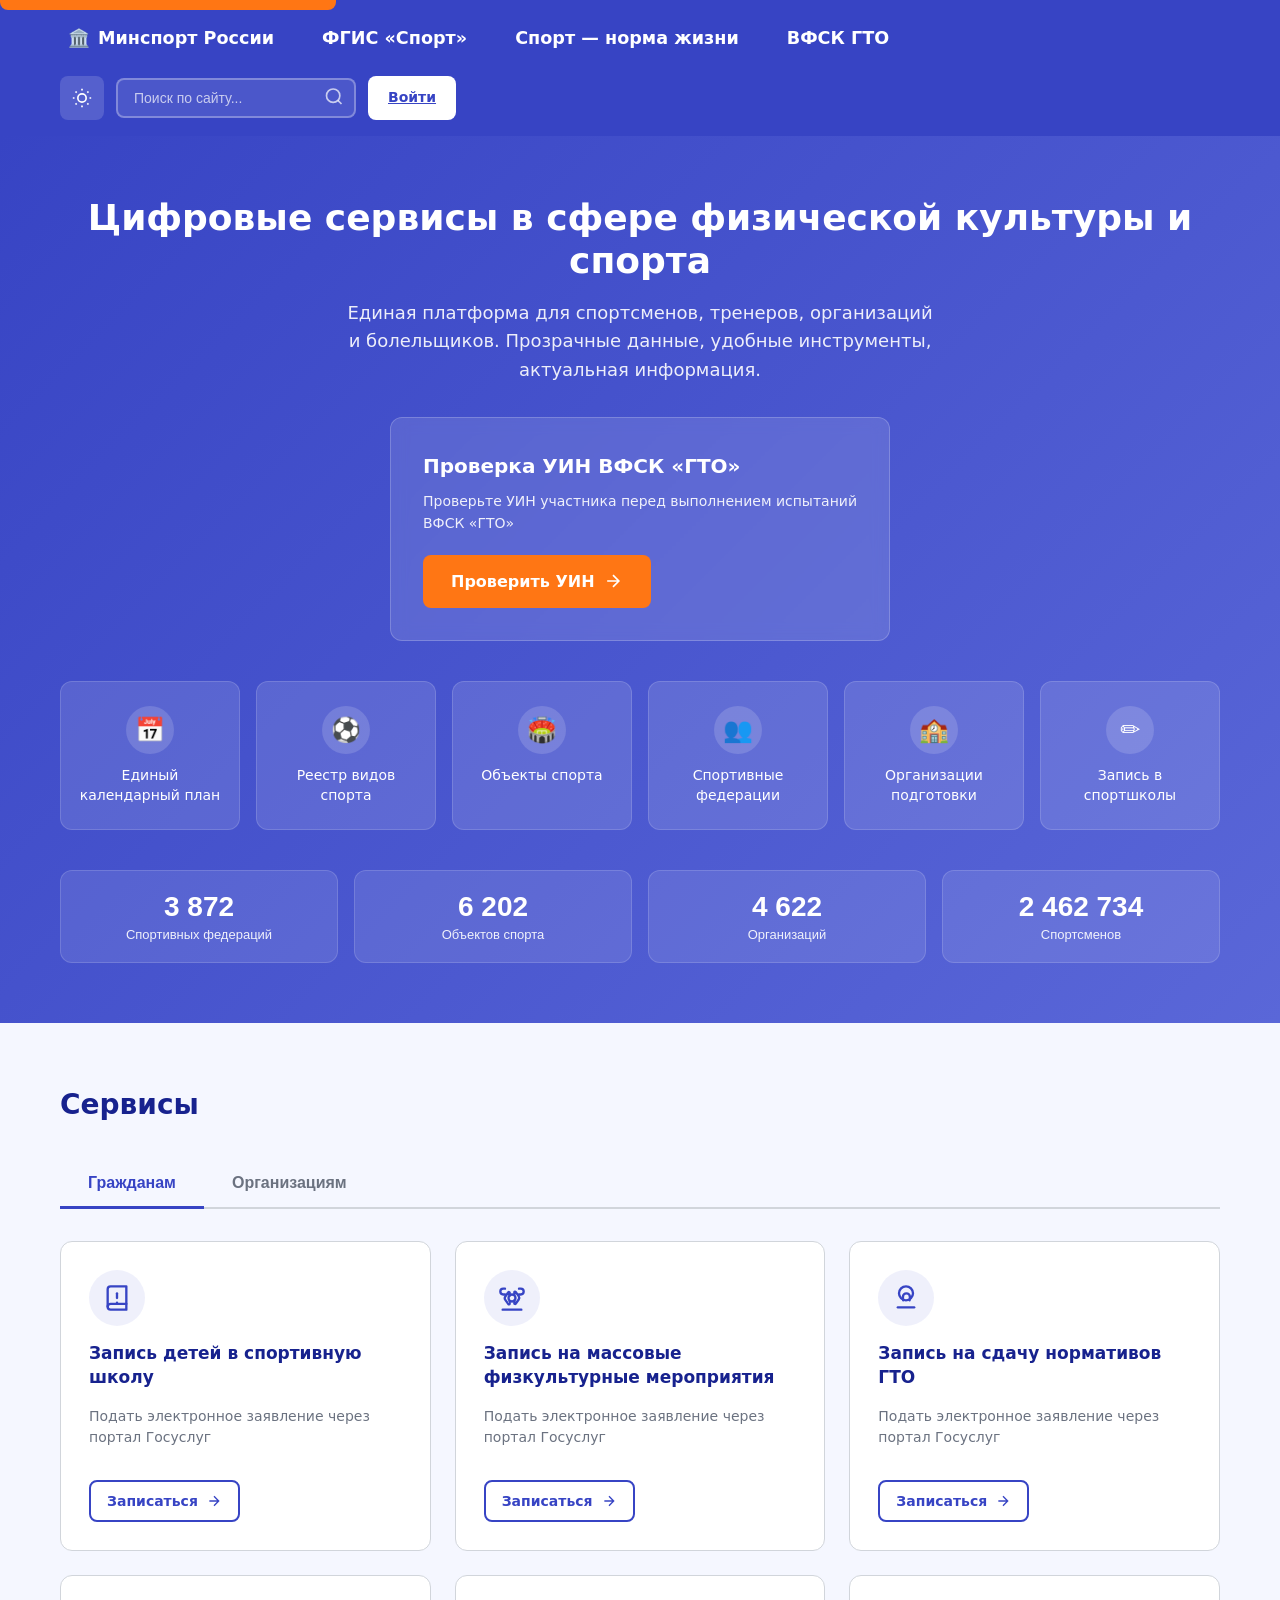
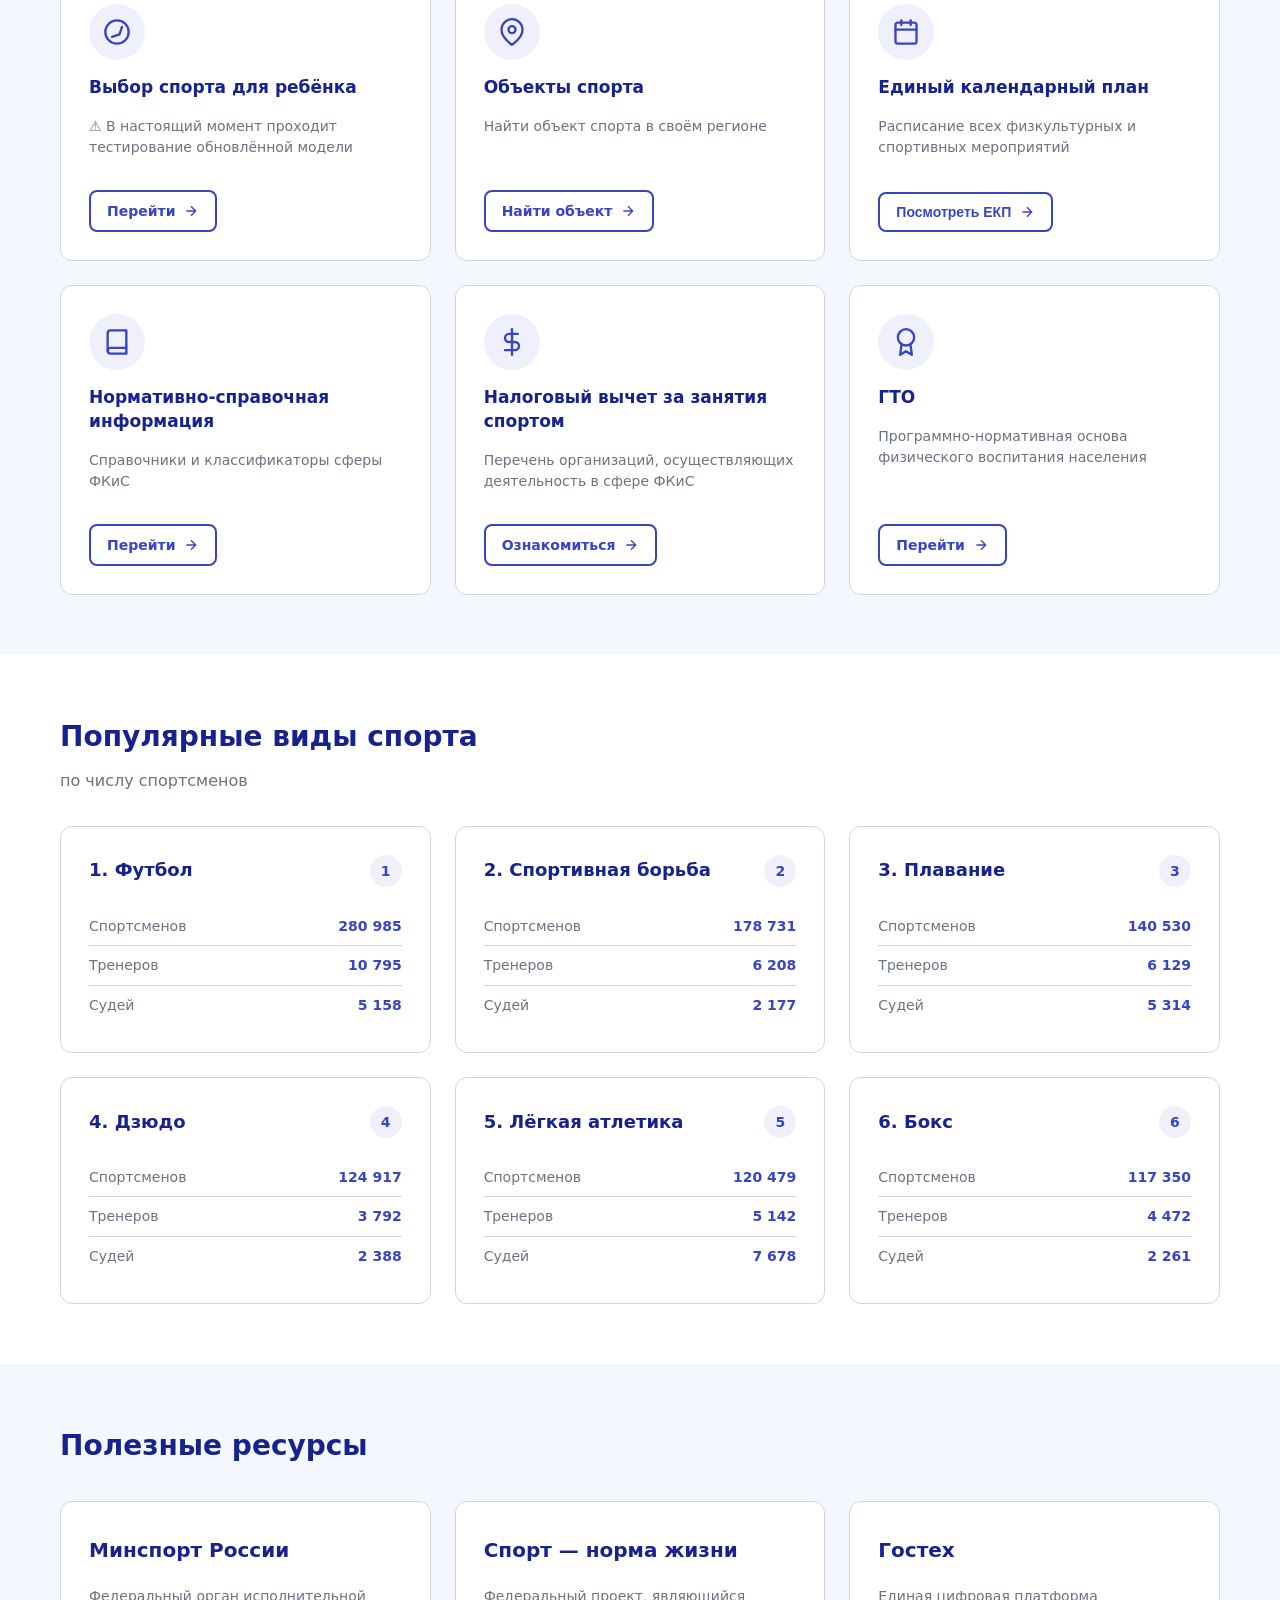
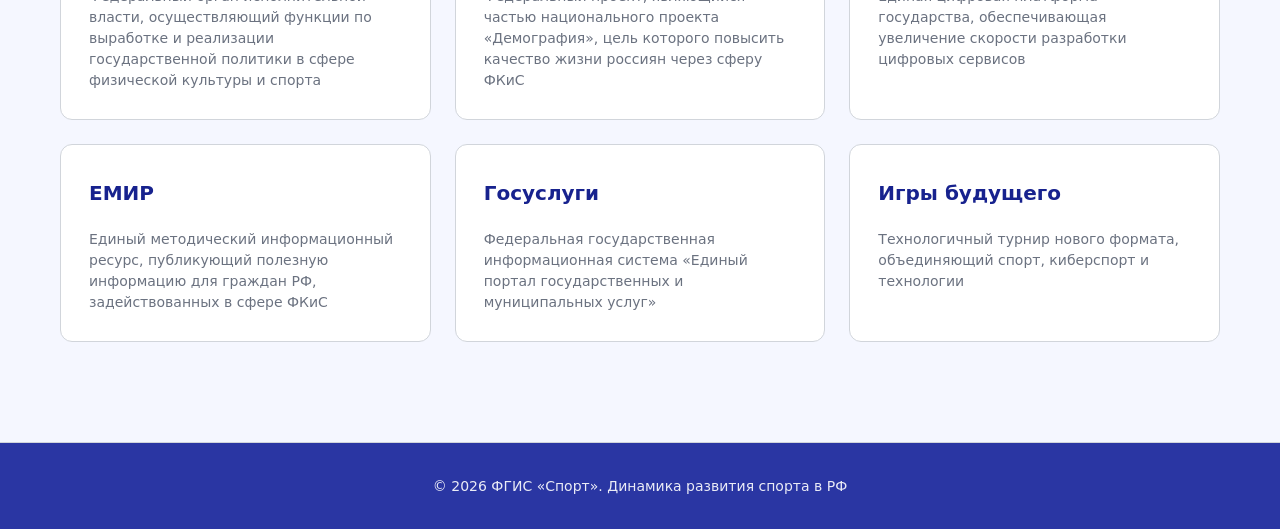
==== commit 8fbffb00: "update branch" ====
--- a/312.html
+++ b/312.html
@@ -865,17 +865,30 @@
       justify-content: center;
       background: rgba(55, 68, 196, 0.08);
       border-radius: 50%;
-      font-size: 28px;
       flex-shrink: 0;
+    }
+
+    .service-card-icon svg {
+      width: 28px;
+      height: 28px;
+      color: var(--color-primary);
     }
 
     [data-theme="dark"] .service-card-icon {
       background: rgba(92, 107, 218, 0.2);
+    }
+
+    [data-theme="dark"] .service-card-icon svg {
+      color: var(--color-primary);
     }
 
     [data-theme="contrast"] .service-card-icon {
       background: #000000;
       border: 2px solid #FFFFFF;
+    }
+
+    [data-theme="contrast"] .service-card-icon svg {
+      color: #FFFFFF;
     }
 
     .service-card h3 {
@@ -2282,7 +2295,14 @@
             <div class="cards-grid">
 
               <div class="service-card">
-                <div class="service-card-icon" aria-hidden="true">🏫</div>
+                <div class="service-card-icon" aria-hidden="true">
+                  <svg viewBox="0 0 24 24" fill="none" stroke="currentColor" stroke-width="2" stroke-linecap="round" stroke-linejoin="round">
+                    <path d="M4 19.5A2.5 2.5 0 0 1 6.5 17H20"></path>
+                    <path d="M6.5 2H20v20H6.5A2.5 2.5 0 0 1 4 19.5v-15A2.5 2.5 0 0 1 6.5 2z"></path>
+                    <path d="M12 8v4"></path>
+                    <path d="M12 16h.01"></path>
+                  </svg>
+                </div>
                 <h3>Запись детей в спортивную школу</h3>
                 <p>Подать электронное заявление через портал Госуслуг</p>
                 <div class="card-action">
@@ -2297,7 +2317,16 @@
               </div>
 
               <div class="service-card">
-                <div class="service-card-icon" aria-hidden="true">🏆</div>
+                <div class="service-card-icon" aria-hidden="true">
+                  <svg viewBox="0 0 24 24" fill="none" stroke="currentColor" stroke-width="2" stroke-linecap="round" stroke-linejoin="round">
+                    <path d="M6 9H4.5a2.5 2.5 0 0 1 0-5H6"></path>
+                    <path d="M18 9h1.5a2.5 2.5 0 0 0 0-5H18"></path>
+                    <path d="M4 22h16"></path>
+                    <path d="M10 14.66V17c0 .55-.81.66-1.13.2l-2.6-3.63a2.5 2.5 0 0 1 0-2.86l2.6-3.63A.66.66 0 0 1 10 7.34V10"></path>
+                    <path d="M14 9.34V7c0-.55.81-.66 1.13-.2l2.6 3.63a2.5 2.5 0 0 1 0 2.86l-2.6 3.63A.66.66 0 0 1 14 16.66V14"></path>
+                    <circle cx="12" cy="12" r="3"></circle>
+                  </svg>
+                </div>
                 <h3>Запись на массовые физкультурные мероприятия</h3>
                 <p>Подать электронное заявление через портал Госуслуг</p>
                 <div class="card-action">
@@ -2313,7 +2342,13 @@
               </div>
 
               <div class="service-card">
-                <div class="service-card-icon" aria-hidden="true">🥇</div>
+                <div class="service-card-icon" aria-hidden="true">
+                  <svg viewBox="0 0 24 24" fill="none" stroke="currentColor" stroke-width="2" stroke-linecap="round" stroke-linejoin="round">
+                    <circle cx="12" cy="8" r="6"></circle>
+                    <path d="M15.09 14c.18-.98.27-1.96.27-2.93a3 3 0 0 0-6 0c0 .97.09 1.95.27 2.93"></path>
+                    <path d="M5 20h14"></path>
+                  </svg>
+                </div>
                 <h3>Запись на сдачу нормативов ГТО</h3>
                 <p>Подать электронное заявление через портал Госуслуг</p>
                 <div class="card-action">
@@ -2329,7 +2364,12 @@
               </div>
 
               <div class="service-card">
-                <div class="service-card-icon" aria-hidden="true">🧭</div>
+                <div class="service-card-icon" aria-hidden="true">
+                  <svg viewBox="0 0 24 24" fill="none" stroke="currentColor" stroke-width="2" stroke-linecap="round" stroke-linejoin="round">
+                    <circle cx="12" cy="12" r="10"></circle>
+                    <path d="M16.24 7.76l-2.12 6.36-6.36 2.12"></path>
+                  </svg>
+                </div>
                 <h3>Выбор спорта для ребёнка</h3>
                 <p>⚠️ В настоящий момент проходит тестирование обновлённой модели</p>
                 <div class="card-action">
@@ -2344,7 +2384,12 @@
               </div>
 
               <div class="service-card">
-                <div class="service-card-icon" aria-hidden="true">📍</div>
+                <div class="service-card-icon" aria-hidden="true">
+                  <svg viewBox="0 0 24 24" fill="none" stroke="currentColor" stroke-width="2" stroke-linecap="round" stroke-linejoin="round">
+                    <path d="M21 10c0 7-9 13-9 13s-9-6-9-13a9 9 0 0 1 18 0z"></path>
+                    <circle cx="12" cy="10" r="3"></circle>
+                  </svg>
+                </div>
                 <h3>Объекты спорта</h3>
                 <p>Найти объект спорта в своём регионе</p>
                 <div class="card-action">
@@ -2359,7 +2404,14 @@
               </div>
 
               <div class="service-card">
-                <div class="service-card-icon" aria-hidden="true">📅</div>
+                <div class="service-card-icon" aria-hidden="true">
+                  <svg viewBox="0 0 24 24" fill="none" stroke="currentColor" stroke-width="2" stroke-linecap="round" stroke-linejoin="round">
+                    <rect x="3" y="4" width="18" height="18" rx="2" ry="2"></rect>
+                    <line x1="16" y1="2" x2="16" y2="6"></line>
+                    <line x1="8" y1="2" x2="8" y2="6"></line>
+                    <line x1="3" y1="10" x2="21" y2="10"></line>
+                  </svg>
+                </div>
                 <h3>Единый календарный план</h3>
                 <p>Расписание всех физкультурных и спортивных мероприятий</p>
                 <div class="card-action">
@@ -2374,7 +2426,12 @@
               </div>
 
               <div class="service-card">
-                <div class="service-card-icon" aria-hidden="true">📚</div>
+                <div class="service-card-icon" aria-hidden="true">
+                  <svg viewBox="0 0 24 24" fill="none" stroke="currentColor" stroke-width="2" stroke-linecap="round" stroke-linejoin="round">
+                    <path d="M4 19.5A2.5 2.5 0 0 1 6.5 17H20"></path>
+                    <path d="M6.5 2H20v20H6.5A2.5 2.5 0 0 1 4 19.5v-15A2.5 2.5 0 0 1 6.5 2z"></path>
+                  </svg>
+                </div>
                 <h3>Нормативно-справочная информация</h3>
                 <p>Справочники и классификаторы сферы ФКиС</p>
                 <div class="card-action">
@@ -2389,7 +2446,12 @@
               </div>
 
               <div class="service-card">
-                <div class="service-card-icon" aria-hidden="true">💰</div>
+                <div class="service-card-icon" aria-hidden="true">
+                  <svg viewBox="0 0 24 24" fill="none" stroke="currentColor" stroke-width="2" stroke-linecap="round" stroke-linejoin="round">
+                    <line x1="12" y1="1" x2="12" y2="23"></line>
+                    <path d="M17 5H9.5a3.5 3.5 0 0 0 0 7h5a3.5 3.5 0 0 1 0 7H6"></path>
+                  </svg>
+                </div>
                 <h3>Налоговый вычет за занятия спортом</h3>
                 <p>Перечень организаций, осуществляющих деятельность в сфере ФКиС</p>
                 <div class="card-action">
@@ -2405,7 +2467,12 @@
               </div>
 
               <div class="service-card">
-                <div class="service-card-icon" aria-hidden="true">🏅</div>
+                <div class="service-card-icon" aria-hidden="true">
+                  <svg viewBox="0 0 24 24" fill="none" stroke="currentColor" stroke-width="2" stroke-linecap="round" stroke-linejoin="round">
+                    <circle cx="12" cy="8" r="7"></circle>
+                    <polyline points="8.21 13.89 7 23 12 20 17 23 15.79 13.88"></polyline>
+                  </svg>
+                </div>
                 <h3>ГТО</h3>
                 <p>Программно-нормативная основа физического воспитания населения</p>
                 <div class="card-action">
@@ -2426,7 +2493,12 @@
             <div class="cards-grid">
 
               <div class="service-card">
-                <div class="service-card-icon" aria-hidden="true">🏅</div>
+                <div class="service-card-icon" aria-hidden="true">
+                  <svg viewBox="0 0 24 24" fill="none" stroke="currentColor" stroke-width="2" stroke-linecap="round" stroke-linejoin="round">
+                    <circle cx="12" cy="8" r="7"></circle>
+                    <polyline points="8.21 13.89 7 23 12 20 17 23 15.79 13.88"></polyline>
+                  </svg>
+                </div>
                 <h3>Присвоение спортивных разрядов</h3>
                 <p>Запись доступна в некоторых регионах</p>
                 <div class="card-action">
@@ -2441,7 +2513,14 @@
               </div>
 
               <div class="service-card">
-                <div class="service-card-icon" aria-hidden="true">⚖️</div>
+                <div class="service-card-icon" aria-hidden="true">
+                  <svg viewBox="0 0 24 24" fill="none" stroke="currentColor" stroke-width="2" stroke-linecap="round" stroke-linejoin="round">
+                    <path d="M12 3v18"></path>
+                    <path d="M8 8h8"></path>
+                    <path d="M6 13h12"></path>
+                    <path d="M4 18h16"></path>
+                  </svg>
+                </div>
                 <h3>Присвоение категорий спортивных судей</h3>
                 <p>Запись доступна в некоторых регионах</p>
                 <div class="card-action">
@@ -2456,7 +2535,16 @@
               </div>
 
               <div class="service-card">
-                <div class="service-card-icon" aria-hidden="true">🏛️</div>
+                <div class="service-card-icon" aria-hidden="true">
+                  <svg viewBox="0 0 24 24" fill="none" stroke="currentColor" stroke-width="2" stroke-linecap="round" stroke-linejoin="round">
+                    <path d="M3 21h18"></path>
+                    <path d="M5 21V7l8-4 8 4v14"></path>
+                    <path d="M9 10a2 2 0 1 1-4 0 2 2 0 0 1 4 0z"></path>
+                    <path d="M9 10v11"></path>
+                    <path d="M15 10a2 2 0 1 1-4 0 2 2 0 0 1 4 0z"></path>
+                    <path d="M15 10v11"></path>
+                  </svg>
+                </div>
                 <h3>Статус региональной спортивной федерации</h3>
                 <p>Запись доступна в некоторых регионах</p>
                 <div class="card-action">
@@ -2471,7 +2559,13 @@
               </div>
 
               <div class="service-card">
-                <div class="service-card-icon" aria-hidden="true">🏟️</div>
+                <div class="service-card-icon" aria-hidden="true">
+                  <svg viewBox="0 0 24 24" fill="none" stroke="currentColor" stroke-width="2" stroke-linecap="round" stroke-linejoin="round">
+                    <path d="M3 21h18"></path>
+                    <path d="M5 21V7l8-4 8 4v14"></path>
+                    <rect x="9" y="9" width="6" height="4"></rect>
+                  </svg>
+                </div>
                 <h3>Реестр объектов спорта</h3>
                 <p>Подать заявление через Госуслуги</p>
                 <div class="card-action">
